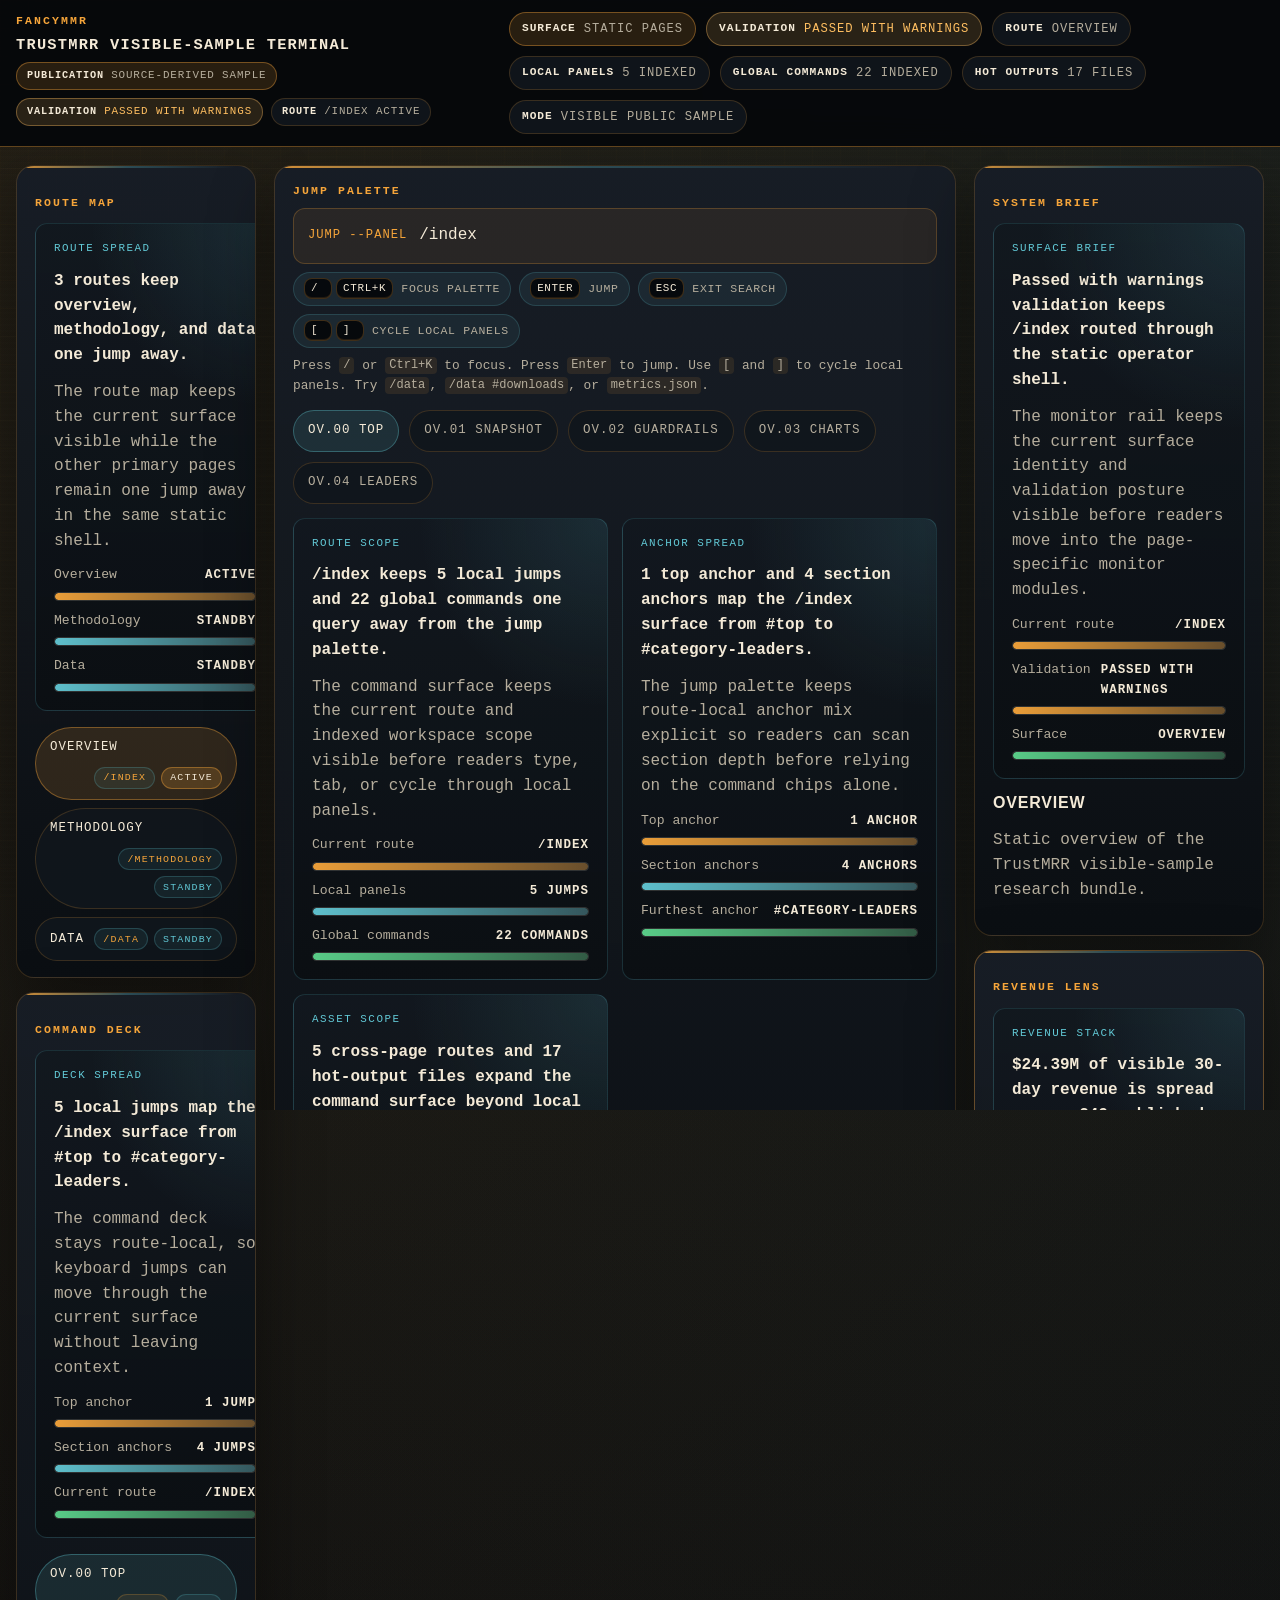
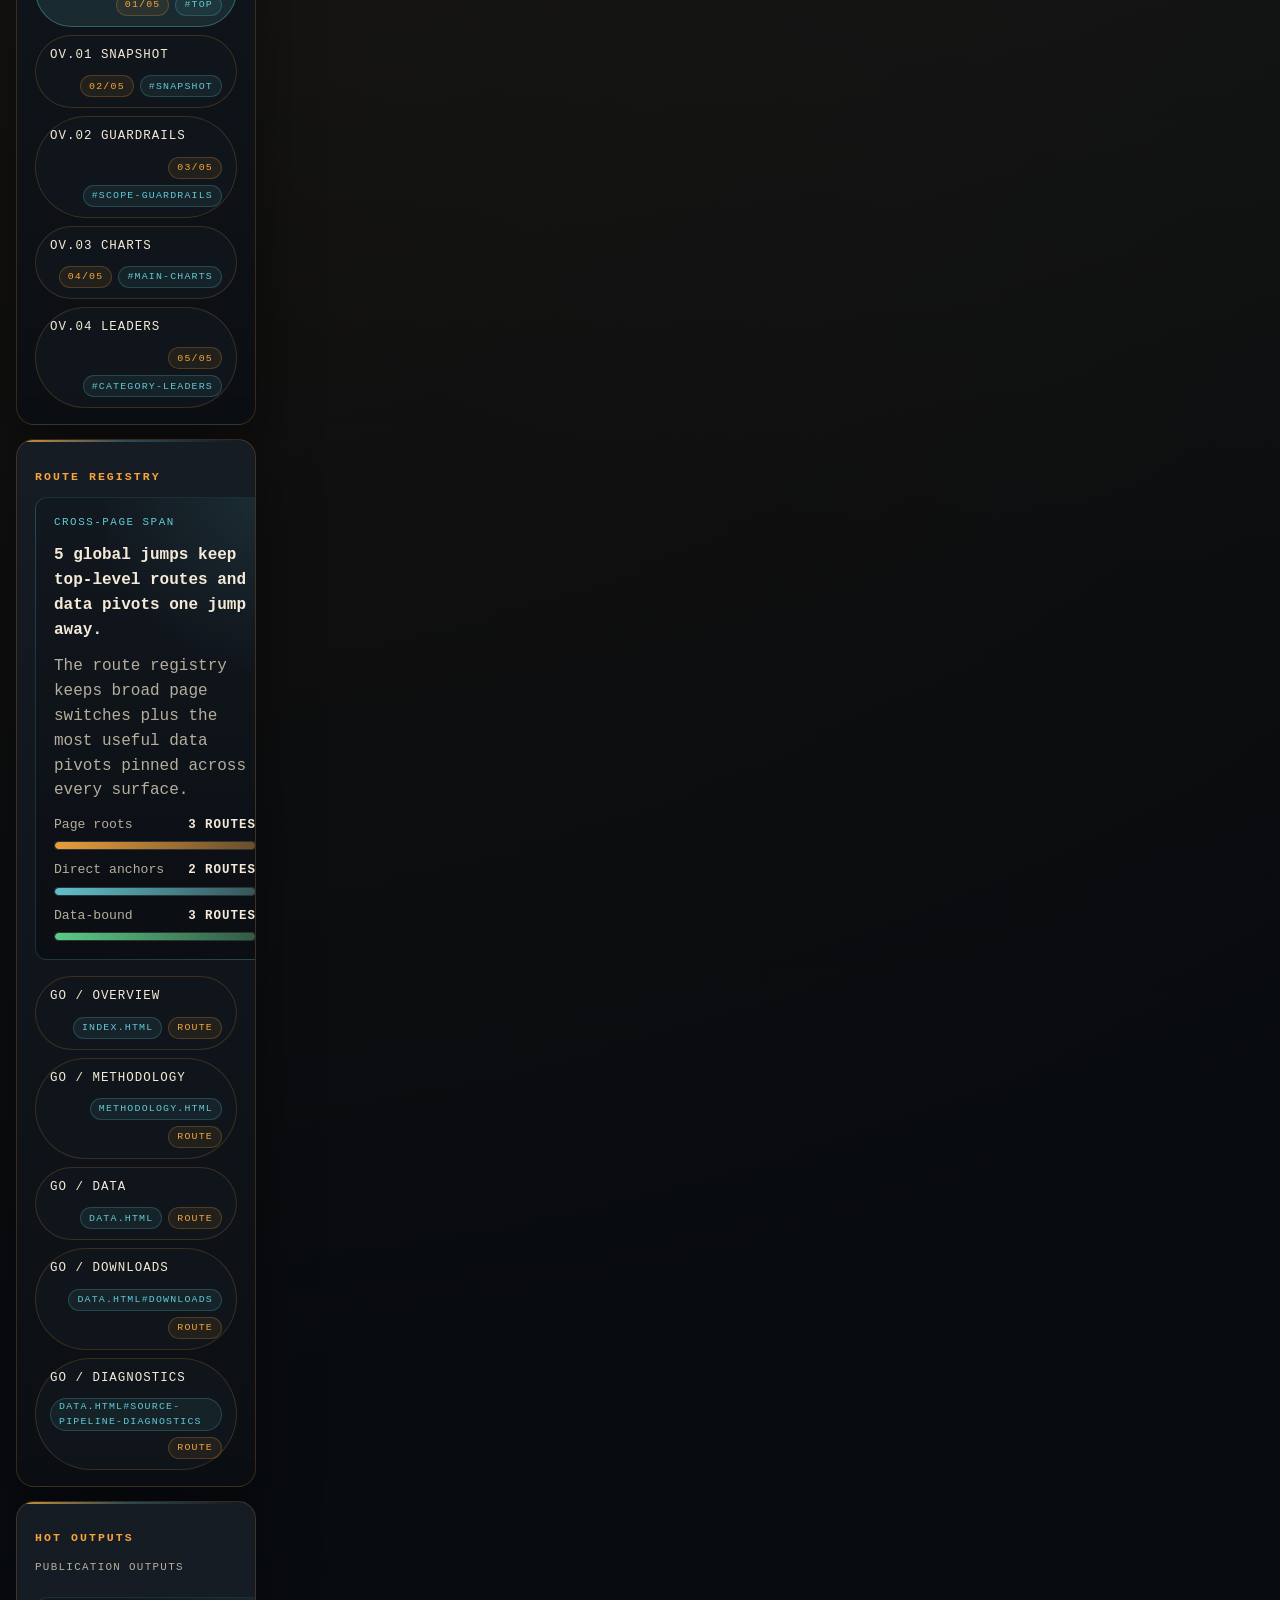
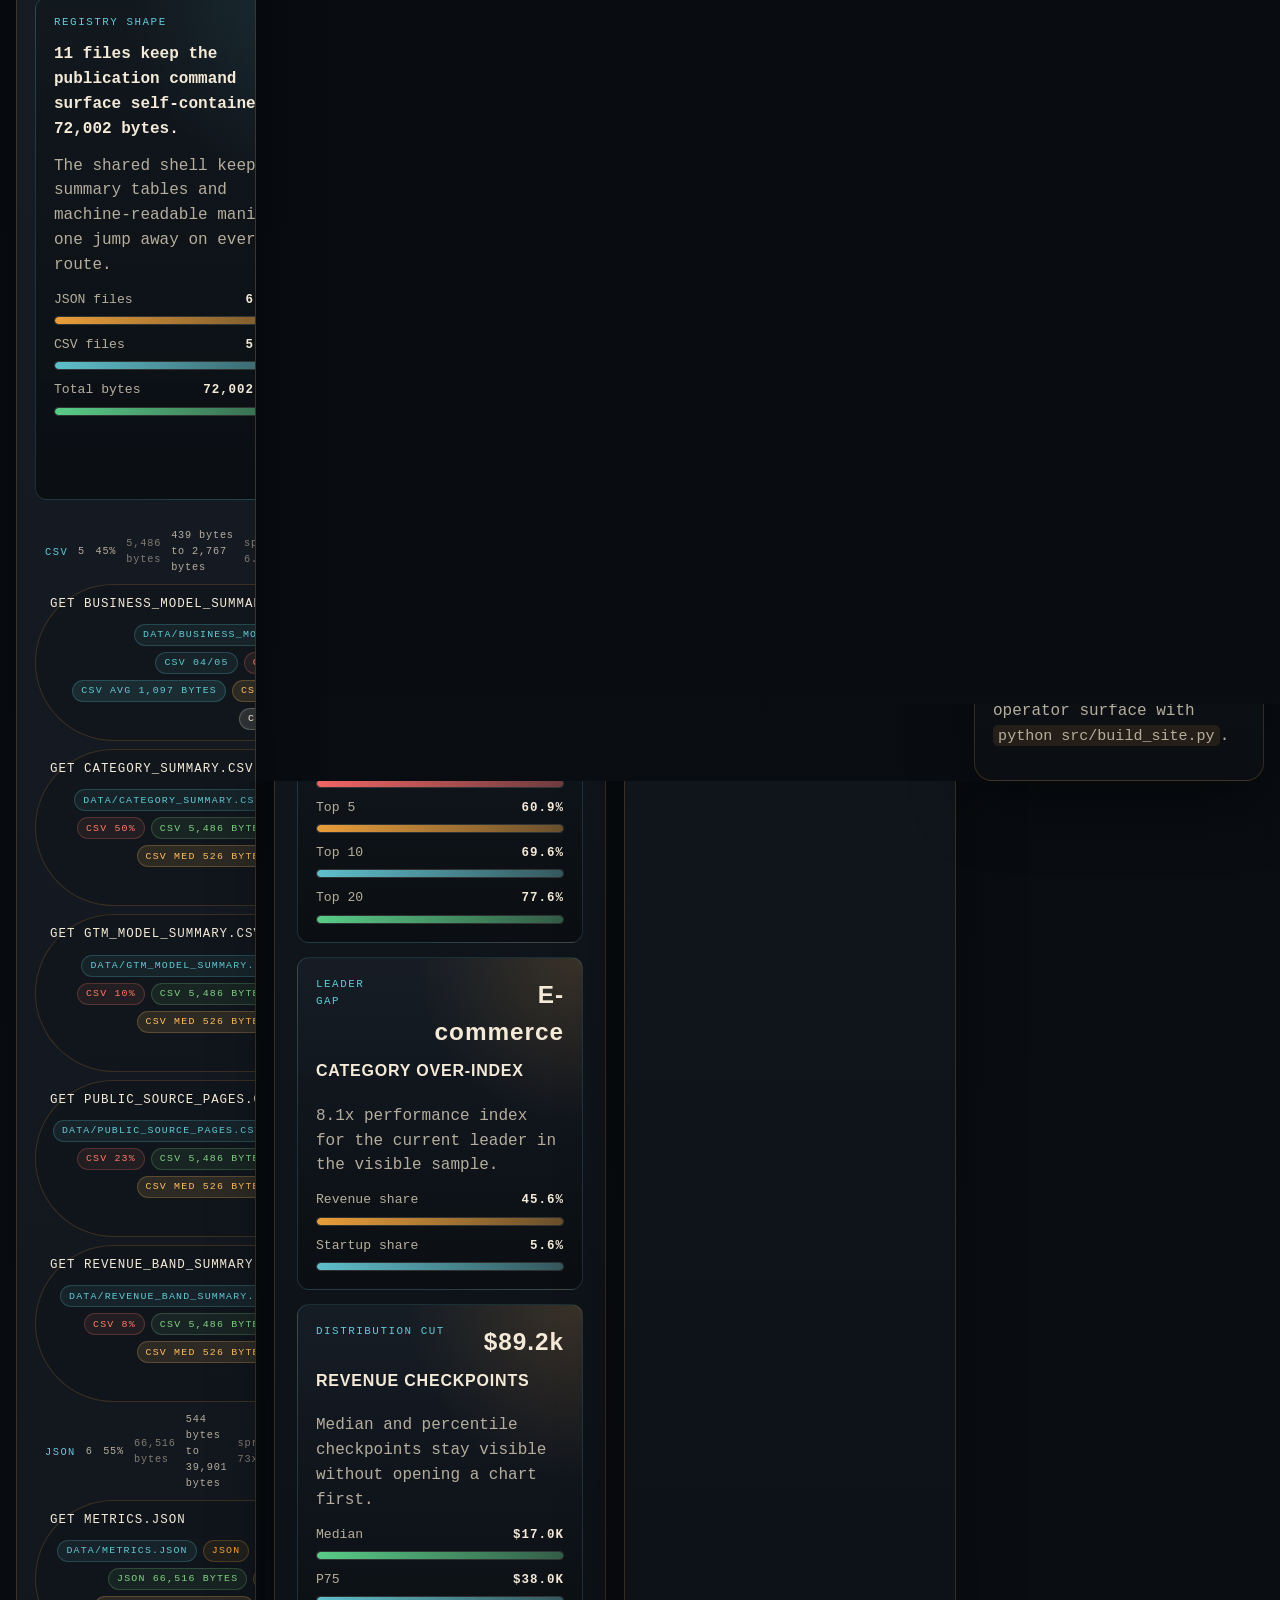
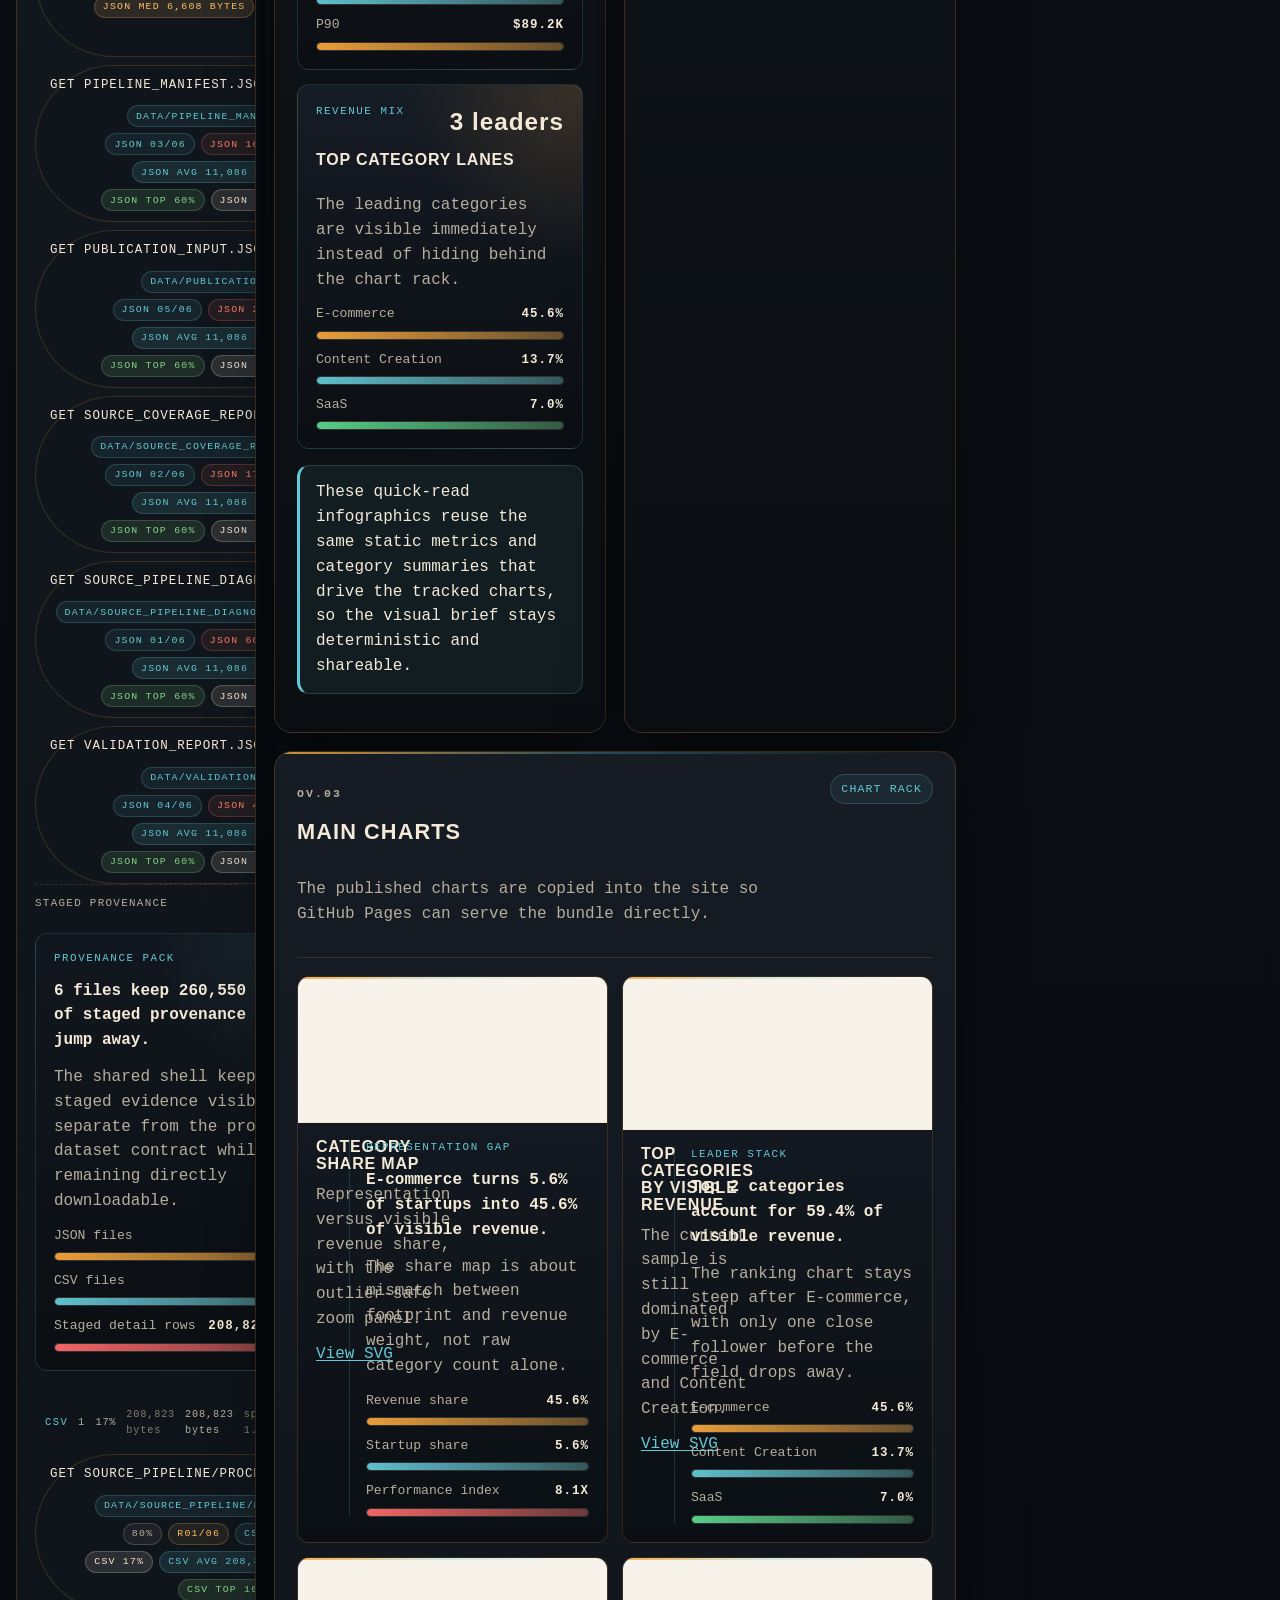
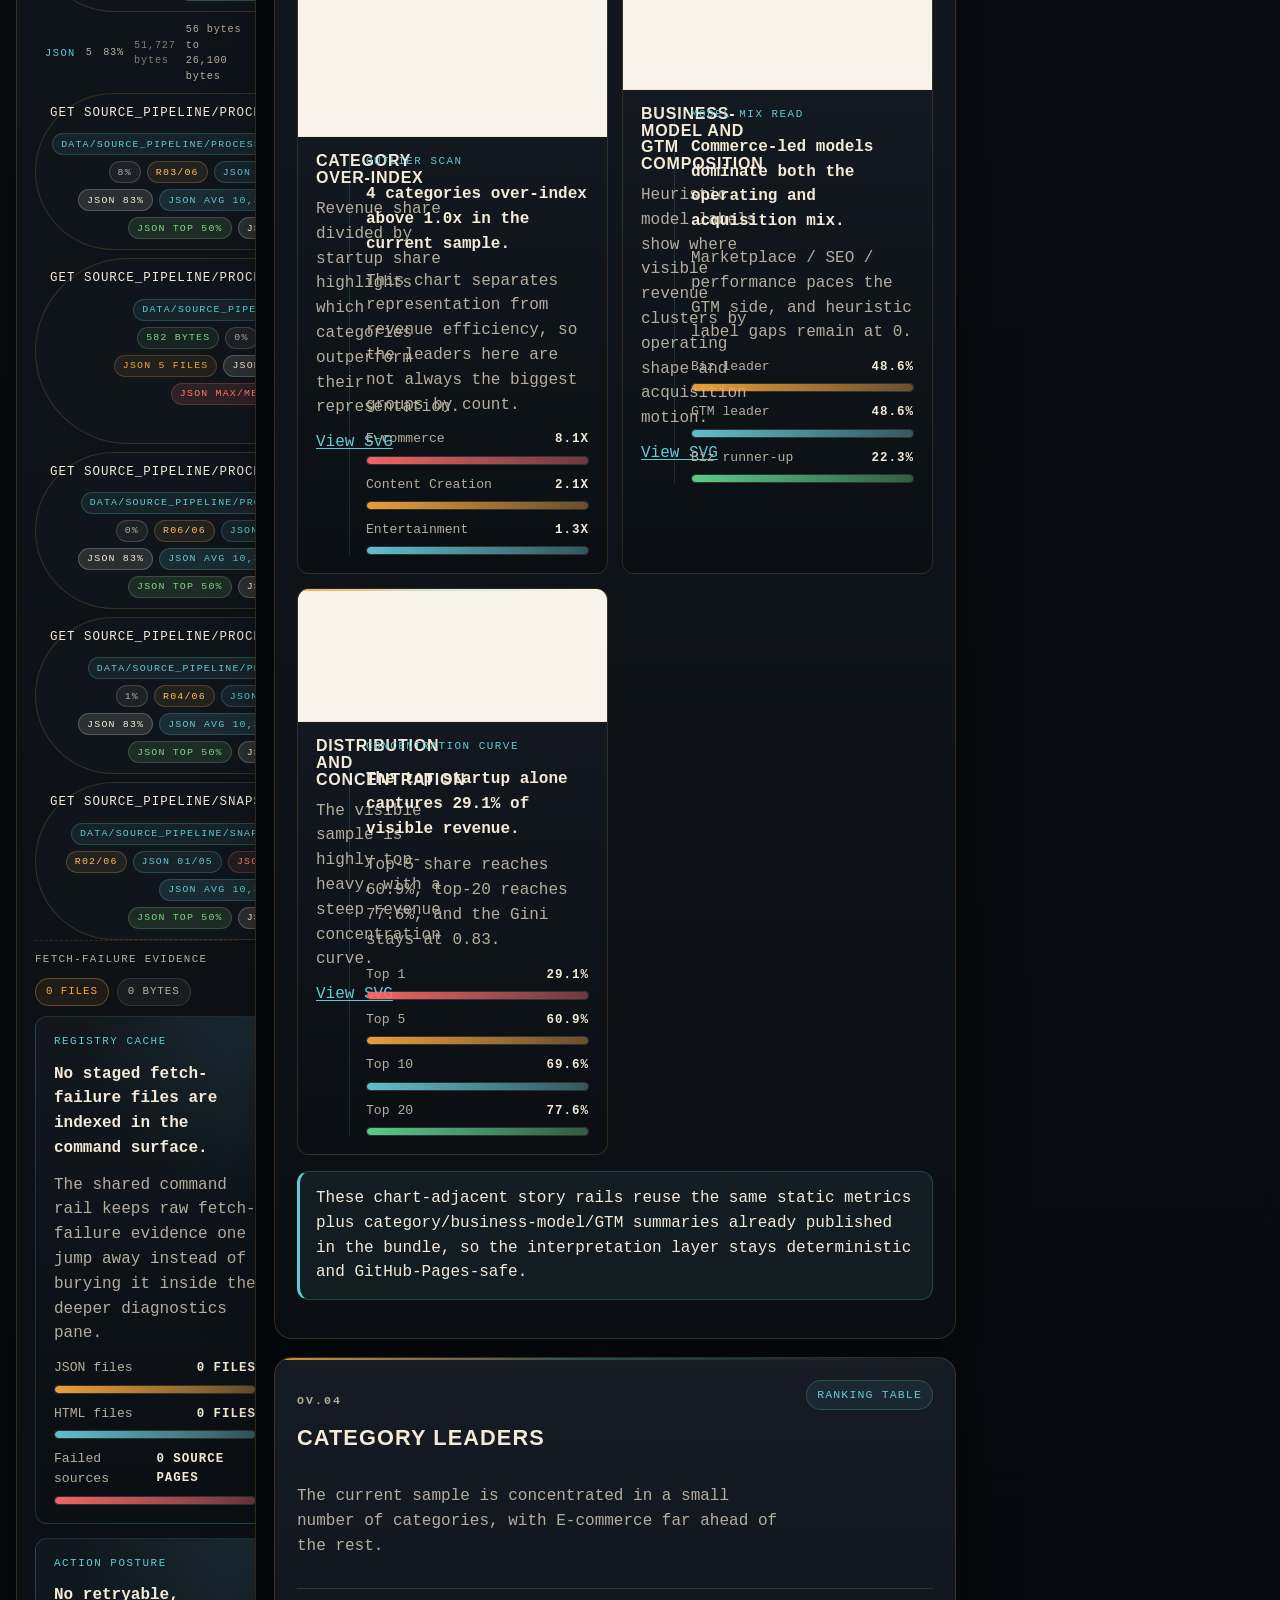
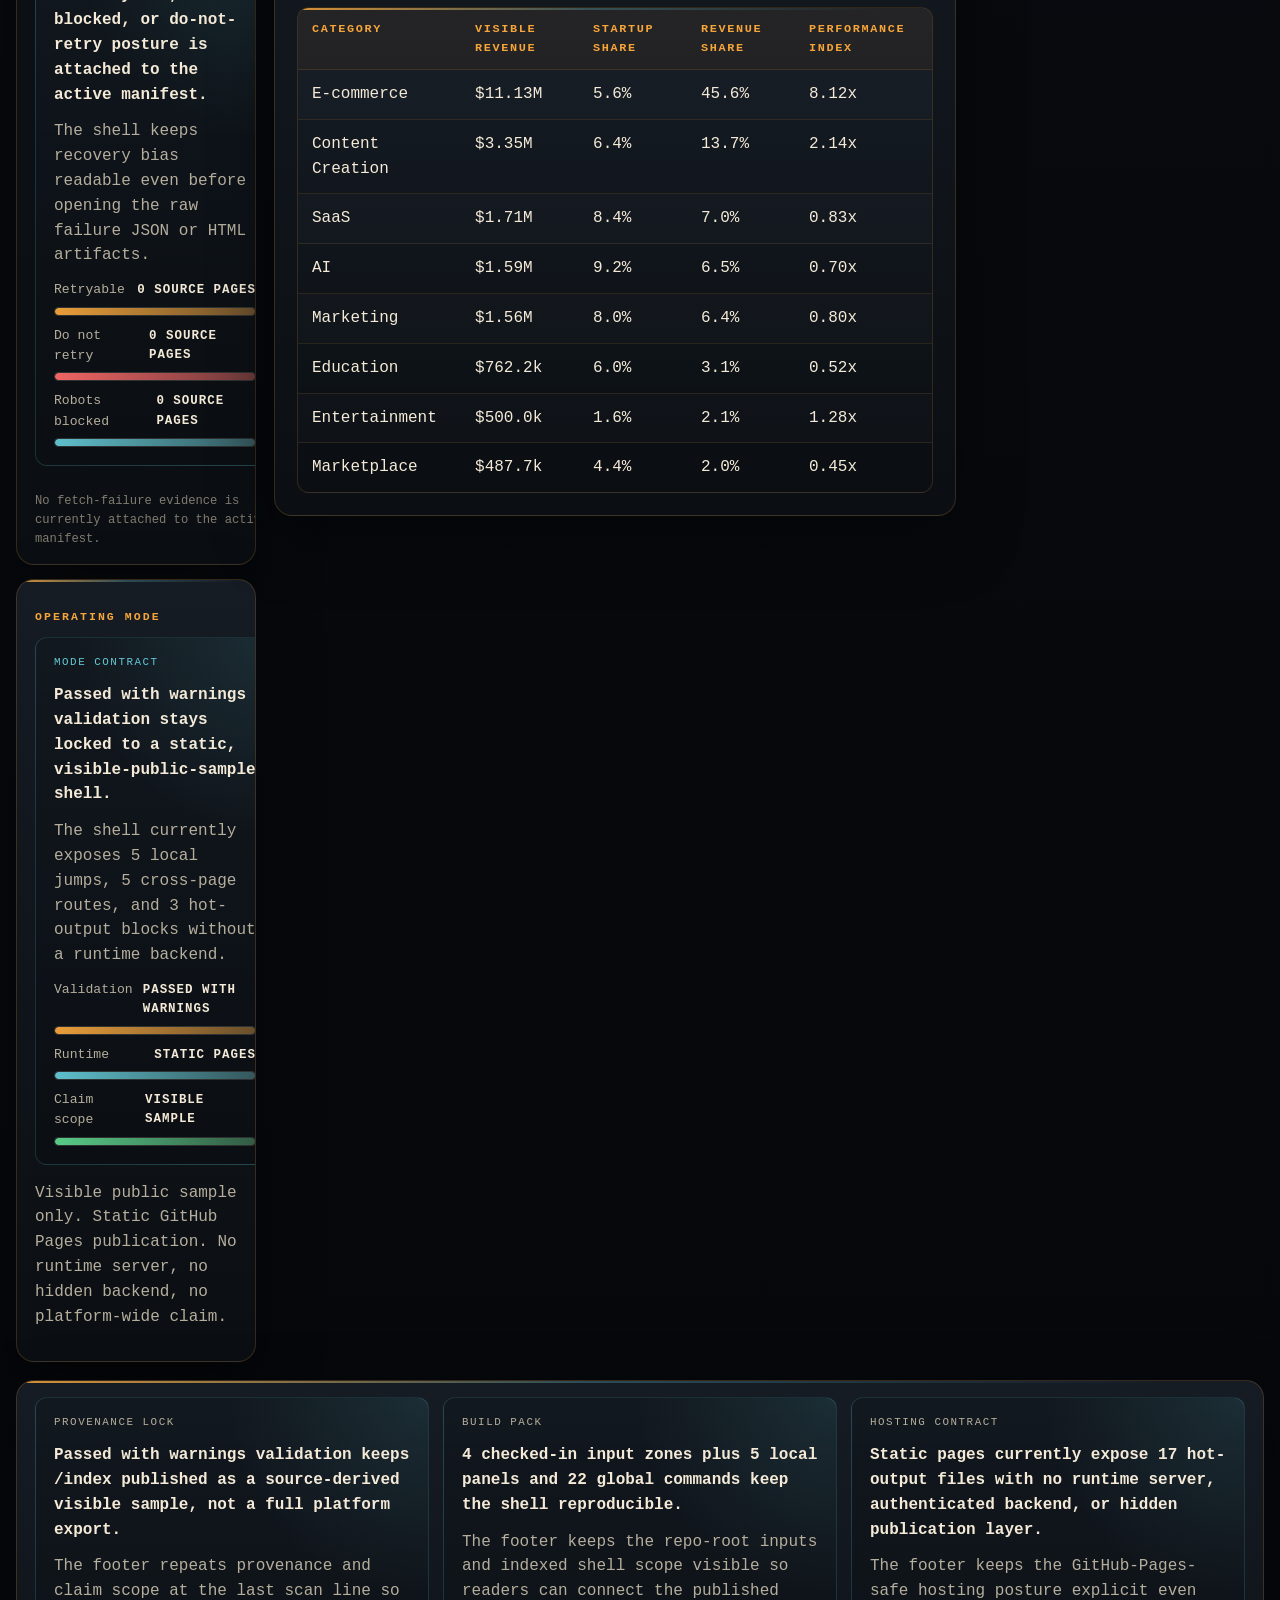
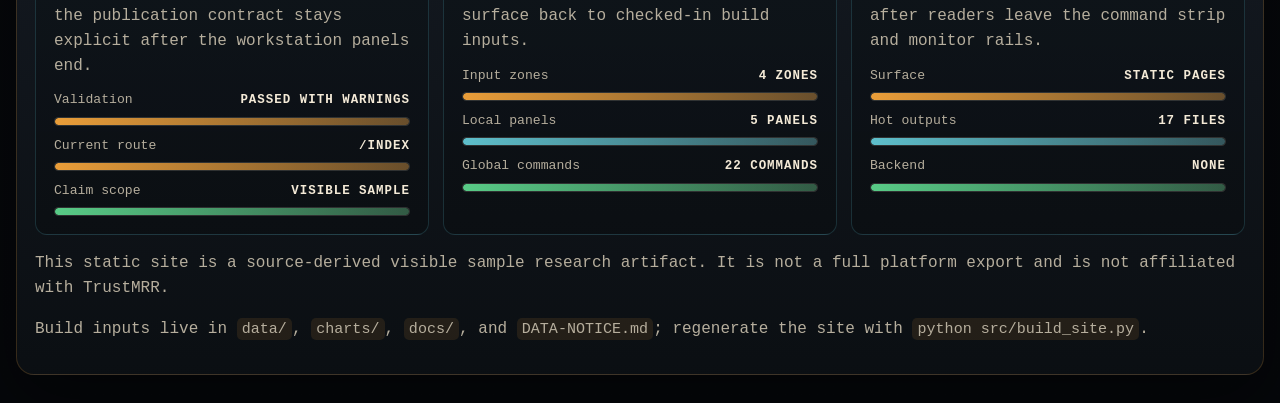
==== site/index.html @ 469f5a21 "Add hot-output format-byte-delta badges" ====
<!doctype html>
<html lang="en">
<head>
  <meta charset="utf-8">
  <meta http-equiv="Content-Security-Policy" content="default-src &#x27;self&#x27;; img-src &#x27;self&#x27; data:; object-src &#x27;none&#x27;; base-uri &#x27;self&#x27;; form-action &#x27;self&#x27;">
  <meta http-equiv="Referrer-Policy" content="no-referrer, strict-origin-when-cross-origin">
  <meta name="viewport" content="width=device-width, initial-scale=1">
  <title>Overview | TrustMRR visible sample</title>
  <meta name="description" content="Static overview of the TrustMRR visible-sample research bundle.">
  <link rel="stylesheet" href="assets/site.css">
  <script defer src="assets/site.js"></script>
</head>
<body class="page-index">
  <a class="skip-link" href="#workspace-main">Skip to workspace</a>
  <div class="page-backdrop"></div>
  <header class="command-strip">
    <div class="site-shell command-strip-inner">
      <a class="brand" href="index.html">
        <span class="brand-kicker">fancyMMR</span>
        <span class="brand-title">TrustMRR visible-sample terminal</span>
        <span class="brand-status" aria-label="Header status"><span class="brand-badge brand-badge-accent"><strong>Publication</strong><span>Source-derived sample</span></span><span class="brand-badge is-warning"><strong>Validation</strong><span>Passed with warnings</span></span><span class="brand-badge"><strong>Route</strong><span>/index active</span></span></span>
      </a>
      <div class="ticker-strip" aria-label="Workspace status">
        <span class="shell-pill shell-pill-accent"><strong>surface</strong><span>static pages</span></span><span class="shell-pill is-warning"><strong>validation</strong><span>Passed with warnings</span></span><span class="shell-pill"><strong>route</strong><span>overview</span></span><span class="shell-pill"><strong>local panels</strong><span>5 indexed</span></span><span class="shell-pill"><strong>global commands</strong><span>22 indexed</span></span><span class="shell-pill"><strong>hot outputs</strong><span>17 files</span></span><span class="shell-pill"><strong>mode</strong><span>visible public sample</span></span>
      </div>
    </div>
  </header>
  <div class="site-shell workstation">
    <aside class="control-rail" aria-label="Command rail">
      <section class="rail-module">
        <p class="rail-kicker">Route map</p>
        <div class="annotation-rail-grid">
<aside class="chart-annotation-rail chart-annotation-rail-standalone">
  <p class="chart-annotation-kicker">Route spread</p>
  <h4>3 routes keep overview, methodology, and data one jump away.</h4>
  <p class="chart-annotation-note">The route map keeps the current surface visible while the other primary pages remain one jump away in the same static shell.</p>
  <div class="chart-annotation-stack">
    
<div class="infographic-meter">
  <div class="infographic-meter-head">
    <span>Overview</span>
    <strong>active</strong>
  </div>
  <div class="infographic-track" aria-hidden="true">
    <span class="infographic-fill tone-accent" style="width: 100.0%"></span>
  </div>
</div>

<div class="infographic-meter">
  <div class="infographic-meter-head">
    <span>Methodology</span>
    <strong>standby</strong>
  </div>
  <div class="infographic-track" aria-hidden="true">
    <span class="infographic-fill tone-cyan" style="width: 42.0%"></span>
  </div>
</div>

<div class="infographic-meter">
  <div class="infographic-meter-head">
    <span>Data</span>
    <strong>standby</strong>
  </div>
  <div class="infographic-track" aria-hidden="true">
    <span class="infographic-fill tone-cyan" style="width: 42.0%"></span>
  </div>
</div>

  </div>
</aside>
</div>
        <nav class="nav-links" aria-label="Primary">
          <a class="nav-link is-active" href="index.html" aria-current="page"><span class="nav-link-label">Overview</span><span class="nav-link-meta"><span class="nav-link-badge nav-link-badge-route">/index</span><span class="nav-link-badge is-active">active</span></span></a><a class="nav-link" href="methodology.html"><span class="nav-link-label">Methodology</span><span class="nav-link-meta"><span class="nav-link-badge nav-link-badge-route">/methodology</span><span class="nav-link-badge is-standby">standby</span></span></a><a class="nav-link" href="data.html"><span class="nav-link-label">Data</span><span class="nav-link-meta"><span class="nav-link-badge nav-link-badge-route">/data</span><span class="nav-link-badge is-standby">standby</span></span></a>
        </nav>
      </section>
      <section class="rail-module">
        <p class="rail-kicker">Command deck</p>
        <div class="annotation-rail-grid">
<aside class="chart-annotation-rail chart-annotation-rail-standalone">
  <p class="chart-annotation-kicker">Deck spread</p>
  <h4>5 local jumps map the /index surface from #top to #category-leaders.</h4>
  <p class="chart-annotation-note">The command deck stays route-local, so keyboard jumps can move through the current surface without leaving context.</p>
  <div class="chart-annotation-stack">
    
<div class="infographic-meter">
  <div class="infographic-meter-head">
    <span>Top anchor</span>
    <strong>1 jump</strong>
  </div>
  <div class="infographic-track" aria-hidden="true">
    <span class="infographic-fill tone-accent" style="width: 20.0%"></span>
  </div>
</div>

<div class="infographic-meter">
  <div class="infographic-meter-head">
    <span>Section anchors</span>
    <strong>4 jumps</strong>
  </div>
  <div class="infographic-track" aria-hidden="true">
    <span class="infographic-fill tone-cyan" style="width: 80.0%"></span>
  </div>
</div>

<div class="infographic-meter">
  <div class="infographic-meter-head">
    <span>Current route</span>
    <strong>/index</strong>
  </div>
  <div class="infographic-track" aria-hidden="true">
    <span class="infographic-fill tone-green" style="width: 100.0%"></span>
  </div>
</div>

  </div>
</aside>
</div>
        <nav class="rail-command-links" aria-label="Page panels">
          <a class="rail-command-link command-deck-link" href="#top" data-command-label="OV.00 Top" data-command-target="#top" data-command-kind="panel" data-command-query="/index" data-command-terms="OV.00 Top #top panel section index"><span class="command-deck-label">OV.00 Top</span><span class="command-deck-meta"><span class="command-deck-badge command-deck-badge-order">01/05</span><span class="command-deck-badge command-deck-badge-anchor">#top</span></span></a><a class="rail-command-link command-deck-link" href="#snapshot" data-command-label="OV.01 Snapshot" data-command-target="#snapshot" data-command-kind="panel" data-command-query="/index #snapshot" data-command-terms="OV.01 Snapshot #snapshot panel section index"><span class="command-deck-label">OV.01 Snapshot</span><span class="command-deck-meta"><span class="command-deck-badge command-deck-badge-order">02/05</span><span class="command-deck-badge command-deck-badge-anchor">#snapshot</span></span></a><a class="rail-command-link command-deck-link" href="#scope-guardrails" data-command-label="OV.02 Guardrails" data-command-target="#scope-guardrails" data-command-kind="panel" data-command-query="/index #scope-guardrails" data-command-terms="OV.02 Guardrails #scope-guardrails panel section index"><span class="command-deck-label">OV.02 Guardrails</span><span class="command-deck-meta"><span class="command-deck-badge command-deck-badge-order">03/05</span><span class="command-deck-badge command-deck-badge-anchor">#scope-guardrails</span></span></a><a class="rail-command-link command-deck-link" href="#main-charts" data-command-label="OV.03 Charts" data-command-target="#main-charts" data-command-kind="panel" data-command-query="/index #main-charts" data-command-terms="OV.03 Charts #main-charts panel section index"><span class="command-deck-label">OV.03 Charts</span><span class="command-deck-meta"><span class="command-deck-badge command-deck-badge-order">04/05</span><span class="command-deck-badge command-deck-badge-anchor">#main-charts</span></span></a><a class="rail-command-link command-deck-link" href="#category-leaders" data-command-label="OV.04 Leaders" data-command-target="#category-leaders" data-command-kind="panel" data-command-query="/index #category-leaders" data-command-terms="OV.04 Leaders #category-leaders panel section index"><span class="command-deck-label">OV.04 Leaders</span><span class="command-deck-meta"><span class="command-deck-badge command-deck-badge-order">05/05</span><span class="command-deck-badge command-deck-badge-anchor">#category-leaders</span></span></a>
        </nav>
      </section>
      <section class="rail-module">
        <p class="rail-kicker">Route registry</p>
        <div class="annotation-rail-grid">
<aside class="chart-annotation-rail chart-annotation-rail-standalone">
  <p class="chart-annotation-kicker">Cross-page span</p>
  <h4>5 global jumps keep top-level routes and data pivots one jump away.</h4>
  <p class="chart-annotation-note">The route registry keeps broad page switches plus the most useful data pivots pinned across every surface.</p>
  <div class="chart-annotation-stack">
    
<div class="infographic-meter">
  <div class="infographic-meter-head">
    <span>Page roots</span>
    <strong>3 routes</strong>
  </div>
  <div class="infographic-track" aria-hidden="true">
    <span class="infographic-fill tone-accent" style="width: 60.0%"></span>
  </div>
</div>

<div class="infographic-meter">
  <div class="infographic-meter-head">
    <span>Direct anchors</span>
    <strong>2 routes</strong>
  </div>
  <div class="infographic-track" aria-hidden="true">
    <span class="infographic-fill tone-cyan" style="width: 40.0%"></span>
  </div>
</div>

<div class="infographic-meter">
  <div class="infographic-meter-head">
    <span>Data-bound</span>
    <strong>3 routes</strong>
  </div>
  <div class="infographic-track" aria-hidden="true">
    <span class="infographic-fill tone-green" style="width: 60.0%"></span>
  </div>
</div>

  </div>
</aside>
</div>
        <nav class="rail-command-links" aria-label="Cross-page routes">
          <a class="rail-command-link route-registry-link" href="index.html" data-command-label="GO / Overview" data-command-target="index.html" data-command-kind="route" data-command-query="/index" data-command-terms="overview home index route summary"><span class="route-registry-label">GO / Overview</span><span class="route-registry-meta"><span class="route-registry-badge route-registry-badge-target">index.html</span><span class="route-registry-badge route-registry-badge-kind">route</span></span></a><a class="rail-command-link route-registry-link" href="methodology.html" data-command-label="GO / Methodology" data-command-target="methodology.html" data-command-kind="route" data-command-query="/methodology" data-command-terms="methodology caveats validation notes route"><span class="route-registry-label">GO / Methodology</span><span class="route-registry-meta"><span class="route-registry-badge route-registry-badge-target">methodology.html</span><span class="route-registry-badge route-registry-badge-kind">route</span></span></a><a class="rail-command-link route-registry-link" href="data.html" data-command-label="GO / Data" data-command-target="data.html" data-command-kind="route" data-command-query="/data" data-command-terms="data downloads diagnostics route provenance"><span class="route-registry-label">GO / Data</span><span class="route-registry-meta"><span class="route-registry-badge route-registry-badge-target">data.html</span><span class="route-registry-badge route-registry-badge-kind">route</span></span></a><a class="rail-command-link route-registry-link" href="data.html#downloads" data-command-label="GO / Downloads" data-command-target="data.html#downloads" data-command-kind="route" data-command-query="/data #downloads" data-command-terms="downloads artifacts files json bundle"><span class="route-registry-label">GO / Downloads</span><span class="route-registry-meta"><span class="route-registry-badge route-registry-badge-target">data.html#downloads</span><span class="route-registry-badge route-registry-badge-kind">route</span></span></a><a class="rail-command-link route-registry-link" href="data.html#source-pipeline-diagnostics" data-command-label="GO / Diagnostics" data-command-target="data.html#source-pipeline-diagnostics" data-command-kind="route" data-command-query="/data #source-pipeline-diagnostics" data-command-terms="diagnostics provenance source pipeline validation monitor"><span class="route-registry-label">GO / Diagnostics</span><span class="route-registry-meta"><span class="route-registry-badge route-registry-badge-target">data.html#source-pipeline-diagnostics</span><span class="route-registry-badge route-registry-badge-kind">route</span></span></a>
        </nav>
      </section>
      <section class="rail-module">
        <p class="rail-kicker">Hot outputs</p>
        
<div class="rail-command-group">
  <div class="rail-command-group-head">
    <p class="rail-command-group-title">Publication outputs</p>
    <div class="rail-command-group-meta">
      <span class="download-badge download-badge-count">11 files</span>
      <span class="download-badge download-badge-format">6 JSON</span><span class="download-badge download-badge-format">5 CSV</span>
      <span class="download-badge download-badge-meta">72,002 bytes</span>
    </div>
  </div>
  <div class="annotation-rail-grid">
<aside class="chart-annotation-rail chart-annotation-rail-standalone">
  <p class="chart-annotation-kicker">Registry shape</p>
  <h4>11 files keep the publication command surface self-contained at 72,002 bytes.</h4>
  <p class="chart-annotation-note">The shared shell keeps summary tables and machine-readable manifests one jump away on every route.</p>
  <div class="chart-annotation-stack">
    
<div class="infographic-meter">
  <div class="infographic-meter-head">
    <span>JSON files</span>
    <strong>6 files</strong>
  </div>
  <div class="infographic-track" aria-hidden="true">
    <span class="infographic-fill tone-accent" style="width: 54.5%"></span>
  </div>
</div>

<div class="infographic-meter">
  <div class="infographic-meter-head">
    <span>CSV files</span>
    <strong>5 files</strong>
  </div>
  <div class="infographic-track" aria-hidden="true">
    <span class="infographic-fill tone-cyan" style="width: 45.5%"></span>
  </div>
</div>

<div class="infographic-meter">
  <div class="infographic-meter-head">
    <span>Total bytes</span>
    <strong>72,002 bytes</strong>
  </div>
  <div class="infographic-track" aria-hidden="true">
    <span class="infographic-fill tone-green" style="width: 100.0%"></span>
  </div>
</div>

  </div>
</aside>

<aside class="chart-annotation-rail chart-annotation-rail-standalone">
  <p class="chart-annotation-kicker">Signal anchors</p>
  <h4>Diagnostics, coverage, and manifest JSON dominate the publication registry byte weight.</h4>
  <p class="chart-annotation-note">The heaviest publication files are provenance-heavy JSON artifacts, so the command rail surfaces inspectable context before readers open the tables.</p>
  <div class="chart-annotation-stack">
    
<div class="infographic-meter">
  <div class="infographic-meter-head">
    <span>Source-pipeline diagnostics</span>
    <strong>39,901 bytes</strong>
  </div>
  <div class="infographic-track" aria-hidden="true">
    <span class="infographic-fill tone-red" style="width: 55.4%"></span>
  </div>
</div>

<div class="infographic-meter">
  <div class="infographic-meter-head">
    <span>Source coverage report</span>
    <strong>11,509 bytes</strong>
  </div>
  <div class="infographic-track" aria-hidden="true">
    <span class="infographic-fill tone-accent" style="width: 16.0%"></span>
  </div>
</div>

<div class="infographic-meter">
  <div class="infographic-meter-head">
    <span>Pipeline manifest</span>
    <strong>10,692 bytes</strong>
  </div>
  <div class="infographic-track" aria-hidden="true">
    <span class="infographic-fill tone-cyan" style="width: 14.8%"></span>
  </div>
</div>

  </div>
</aside>
</div>
  <nav class="rail-command-links" aria-label="Publication outputs"><div class="rail-command-divider"><span class="rail-command-divider-label">CSV</span><span class="rail-command-divider-count">5</span><span class="rail-command-divider-file-share">45%</span><span class="rail-command-divider-bytes">5,486 bytes</span><span class="rail-command-divider-range">439 bytes to 2,767 bytes</span><span class="rail-command-divider-spread">spread 6.3x</span><span class="rail-command-divider-delta">delta 2,328 bytes</span><span class="rail-command-divider-gap">gap 42pp</span><span class="rail-command-divider-top-share">top 50%</span><span class="rail-command-divider-smallest-share">min 8%</span><span class="rail-command-divider-median">med 526 bytes</span><span class="rail-command-divider-max-median">max/med 5.3x</span><span class="rail-command-divider-average">avg 1,097 bytes</span><span class="rail-command-divider-share">8%</span></div><a class="rail-command-link output-registry-link" href="data/business_model_summary.csv" data-command-label="GET business_model_summary.csv" data-command-target="data/business_model_summary.csv" data-command-kind="asset" data-command-query="business_model_summary.csv" data-command-terms="business_model_summary.csv data/business_model_summary.csv business_model_summary.csv Publication bundle artifact copied into the static site: data/business_model_summary.csv. csv download asset"><span class="output-registry-label">GET business_model_summary.csv</span><span class="output-registry-meta"><span class="output-registry-badge output-registry-badge-target">data/business_model_summary.csv</span><span class="output-registry-badge output-registry-badge-format">CSV</span><span class="output-registry-badge output-registry-badge-bytes">515 bytes</span><span class="output-registry-badge output-registry-badge-share">1%</span><span class="output-registry-badge output-registry-badge-rank">R10/11</span><span class="output-registry-badge output-registry-badge-format-rank">CSV 04/05</span><span class="output-registry-badge output-registry-badge-format-share">CSV 9%</span><span class="output-registry-badge output-registry-badge-format-total">CSV 5,486 bytes</span><span class="output-registry-badge output-registry-badge-format-count">CSV 5 files</span><span class="output-registry-badge output-registry-badge-format-file-share">CSV 45%</span><span class="output-registry-badge output-registry-badge-format-average-size">CSV avg 1,097 bytes</span><span class="output-registry-badge output-registry-badge-format-median-size">CSV med 526 bytes</span><span class="output-registry-badge output-registry-badge-format-max-median">CSV max/med 5.3x</span><span class="output-registry-badge output-registry-badge-format-top-share">CSV top 50%</span><span class="output-registry-badge output-registry-badge-format-smallest-share">CSV min 8%</span><span class="output-registry-badge output-registry-badge-format-share-gap">CSV gap 42pp</span><span class="output-registry-badge output-registry-badge-format-byte-delta">CSV delta 2,328 bytes</span></span></a><a class="rail-command-link output-registry-link" href="data/category_summary.csv" data-command-label="GET category_summary.csv" data-command-target="data/category_summary.csv" data-command-kind="asset" data-command-query="category_summary.csv" data-command-terms="category_summary.csv data/category_summary.csv category_summary.csv Publication bundle artifact copied into the static site: data/category_summary.csv. csv download asset"><span class="output-registry-label">GET category_summary.csv</span><span class="output-registry-meta"><span class="output-registry-badge output-registry-badge-target">data/category_summary.csv</span><span class="output-registry-badge output-registry-badge-format">CSV</span><span class="output-registry-badge output-registry-badge-bytes">2,767 bytes</span><span class="output-registry-badge output-registry-badge-share">4%</span><span class="output-registry-badge output-registry-badge-rank">R04/11</span><span class="output-registry-badge output-registry-badge-format-rank">CSV 01/05</span><span class="output-registry-badge output-registry-badge-format-share">CSV 50%</span><span class="output-registry-badge output-registry-badge-format-total">CSV 5,486 bytes</span><span class="output-registry-badge output-registry-badge-format-count">CSV 5 files</span><span class="output-registry-badge output-registry-badge-format-file-share">CSV 45%</span><span class="output-registry-badge output-registry-badge-format-average-size">CSV avg 1,097 bytes</span><span class="output-registry-badge output-registry-badge-format-median-size">CSV med 526 bytes</span><span class="output-registry-badge output-registry-badge-format-max-median">CSV max/med 5.3x</span><span class="output-registry-badge output-registry-badge-format-top-share">CSV top 50%</span><span class="output-registry-badge output-registry-badge-format-smallest-share">CSV min 8%</span><span class="output-registry-badge output-registry-badge-format-share-gap">CSV gap 42pp</span><span class="output-registry-badge output-registry-badge-format-byte-delta">CSV delta 2,328 bytes</span></span></a><a class="rail-command-link output-registry-link" href="data/gtm_model_summary.csv" data-command-label="GET gtm_model_summary.csv" data-command-target="data/gtm_model_summary.csv" data-command-kind="asset" data-command-query="gtm_model_summary.csv" data-command-terms="gtm_model_summary.csv data/gtm_model_summary.csv gtm_model_summary.csv Publication bundle artifact copied into the static site: data/gtm_model_summary.csv. csv download asset"><span class="output-registry-label">GET gtm_model_summary.csv</span><span class="output-registry-meta"><span class="output-registry-badge output-registry-badge-target">data/gtm_model_summary.csv</span><span class="output-registry-badge output-registry-badge-format">CSV</span><span class="output-registry-badge output-registry-badge-bytes">526 bytes</span><span class="output-registry-badge output-registry-badge-share">1%</span><span class="output-registry-badge output-registry-badge-rank">R09/11</span><span class="output-registry-badge output-registry-badge-format-rank">CSV 03/05</span><span class="output-registry-badge output-registry-badge-format-share">CSV 10%</span><span class="output-registry-badge output-registry-badge-format-total">CSV 5,486 bytes</span><span class="output-registry-badge output-registry-badge-format-count">CSV 5 files</span><span class="output-registry-badge output-registry-badge-format-file-share">CSV 45%</span><span class="output-registry-badge output-registry-badge-format-average-size">CSV avg 1,097 bytes</span><span class="output-registry-badge output-registry-badge-format-median-size">CSV med 526 bytes</span><span class="output-registry-badge output-registry-badge-format-max-median">CSV max/med 5.3x</span><span class="output-registry-badge output-registry-badge-format-top-share">CSV top 50%</span><span class="output-registry-badge output-registry-badge-format-smallest-share">CSV min 8%</span><span class="output-registry-badge output-registry-badge-format-share-gap">CSV gap 42pp</span><span class="output-registry-badge output-registry-badge-format-byte-delta">CSV delta 2,328 bytes</span></span></a><a class="rail-command-link output-registry-link" href="data/public_source_pages.csv" data-command-label="GET public_source_pages.csv" data-command-target="data/public_source_pages.csv" data-command-kind="asset" data-command-query="public_source_pages.csv" data-command-terms="public_source_pages.csv data/public_source_pages.csv public_source_pages.csv Publication bundle artifact copied into the static site: data/public_source_pages.csv. csv download asset"><span class="output-registry-label">GET public_source_pages.csv</span><span class="output-registry-meta"><span class="output-registry-badge output-registry-badge-target">data/public_source_pages.csv</span><span class="output-registry-badge output-registry-badge-format">CSV</span><span class="output-registry-badge output-registry-badge-bytes">1,239 bytes</span><span class="output-registry-badge output-registry-badge-share">2%</span><span class="output-registry-badge output-registry-badge-rank">R07/11</span><span class="output-registry-badge output-registry-badge-format-rank">CSV 02/05</span><span class="output-registry-badge output-registry-badge-format-share">CSV 23%</span><span class="output-registry-badge output-registry-badge-format-total">CSV 5,486 bytes</span><span class="output-registry-badge output-registry-badge-format-count">CSV 5 files</span><span class="output-registry-badge output-registry-badge-format-file-share">CSV 45%</span><span class="output-registry-badge output-registry-badge-format-average-size">CSV avg 1,097 bytes</span><span class="output-registry-badge output-registry-badge-format-median-size">CSV med 526 bytes</span><span class="output-registry-badge output-registry-badge-format-max-median">CSV max/med 5.3x</span><span class="output-registry-badge output-registry-badge-format-top-share">CSV top 50%</span><span class="output-registry-badge output-registry-badge-format-smallest-share">CSV min 8%</span><span class="output-registry-badge output-registry-badge-format-share-gap">CSV gap 42pp</span><span class="output-registry-badge output-registry-badge-format-byte-delta">CSV delta 2,328 bytes</span></span></a><a class="rail-command-link output-registry-link" href="data/revenue_band_summary.csv" data-command-label="GET revenue_band_summary.csv" data-command-target="data/revenue_band_summary.csv" data-command-kind="asset" data-command-query="revenue_band_summary.csv" data-command-terms="revenue_band_summary.csv data/revenue_band_summary.csv revenue_band_summary.csv Publication bundle artifact copied into the static site: data/revenue_band_summary.csv. csv download asset"><span class="output-registry-label">GET revenue_band_summary.csv</span><span class="output-registry-meta"><span class="output-registry-badge output-registry-badge-target">data/revenue_band_summary.csv</span><span class="output-registry-badge output-registry-badge-format">CSV</span><span class="output-registry-badge output-registry-badge-bytes">439 bytes</span><span class="output-registry-badge output-registry-badge-share">1%</span><span class="output-registry-badge output-registry-badge-rank">R11/11</span><span class="output-registry-badge output-registry-badge-format-rank">CSV 05/05</span><span class="output-registry-badge output-registry-badge-format-share">CSV 8%</span><span class="output-registry-badge output-registry-badge-format-total">CSV 5,486 bytes</span><span class="output-registry-badge output-registry-badge-format-count">CSV 5 files</span><span class="output-registry-badge output-registry-badge-format-file-share">CSV 45%</span><span class="output-registry-badge output-registry-badge-format-average-size">CSV avg 1,097 bytes</span><span class="output-registry-badge output-registry-badge-format-median-size">CSV med 526 bytes</span><span class="output-registry-badge output-registry-badge-format-max-median">CSV max/med 5.3x</span><span class="output-registry-badge output-registry-badge-format-top-share">CSV top 50%</span><span class="output-registry-badge output-registry-badge-format-smallest-share">CSV min 8%</span><span class="output-registry-badge output-registry-badge-format-share-gap">CSV gap 42pp</span><span class="output-registry-badge output-registry-badge-format-byte-delta">CSV delta 2,328 bytes</span></span></a><div class="rail-command-divider"><span class="rail-command-divider-label">JSON</span><span class="rail-command-divider-count">6</span><span class="rail-command-divider-file-share">55%</span><span class="rail-command-divider-bytes">66,516 bytes</span><span class="rail-command-divider-range">544 bytes to 39,901 bytes</span><span class="rail-command-divider-spread">spread 73x</span><span class="rail-command-divider-delta">delta 39,357 bytes</span><span class="rail-command-divider-gap">gap 59pp</span><span class="rail-command-divider-top-share">top 60%</span><span class="rail-command-divider-smallest-share">min 1%</span><span class="rail-command-divider-median">med 6,608 bytes</span><span class="rail-command-divider-max-median">max/med 6.0x</span><span class="rail-command-divider-average">avg 11,086 bytes</span><span class="rail-command-divider-share">92%</span></div><a class="rail-command-link output-registry-link" href="data/metrics.json" data-command-label="GET metrics.json" data-command-target="data/metrics.json" data-command-kind="asset" data-command-query="metrics.json" data-command-terms="metrics.json data/metrics.json metrics.json Publication bundle artifact copied into the static site: data/metrics.json. json download asset"><span class="output-registry-label">GET metrics.json</span><span class="output-registry-meta"><span class="output-registry-badge output-registry-badge-target">data/metrics.json</span><span class="output-registry-badge output-registry-badge-format">JSON</span><span class="output-registry-badge output-registry-badge-bytes">544 bytes</span><span class="output-registry-badge output-registry-badge-share">1%</span><span class="output-registry-badge output-registry-badge-rank">R08/11</span><span class="output-registry-badge output-registry-badge-format-rank">JSON 06/06</span><span class="output-registry-badge output-registry-badge-format-share">JSON 1%</span><span class="output-registry-badge output-registry-badge-format-total">JSON 66,516 bytes</span><span class="output-registry-badge output-registry-badge-format-count">JSON 6 files</span><span class="output-registry-badge output-registry-badge-format-file-share">JSON 55%</span><span class="output-registry-badge output-registry-badge-format-average-size">JSON avg 11,086 bytes</span><span class="output-registry-badge output-registry-badge-format-median-size">JSON med 6,608 bytes</span><span class="output-registry-badge output-registry-badge-format-max-median">JSON max/med 6.0x</span><span class="output-registry-badge output-registry-badge-format-top-share">JSON top 60%</span><span class="output-registry-badge output-registry-badge-format-smallest-share">JSON min 1%</span><span class="output-registry-badge output-registry-badge-format-share-gap">JSON gap 59pp</span><span class="output-registry-badge output-registry-badge-format-byte-delta">JSON delta 39,357 bytes</span></span></a><a class="rail-command-link output-registry-link" href="data/pipeline_manifest.json" data-command-label="GET pipeline_manifest.json" data-command-target="data/pipeline_manifest.json" data-command-kind="asset" data-command-query="pipeline_manifest.json" data-command-terms="pipeline_manifest.json data/pipeline_manifest.json pipeline_manifest.json Active pipeline manifest for the current static publication bundle. json download asset"><span class="output-registry-label">GET pipeline_manifest.json</span><span class="output-registry-meta"><span class="output-registry-badge output-registry-badge-target">data/pipeline_manifest.json</span><span class="output-registry-badge output-registry-badge-format">JSON</span><span class="output-registry-badge output-registry-badge-bytes">10,692 bytes</span><span class="output-registry-badge output-registry-badge-share">15%</span><span class="output-registry-badge output-registry-badge-rank">R03/11</span><span class="output-registry-badge output-registry-badge-format-rank">JSON 03/06</span><span class="output-registry-badge output-registry-badge-format-share">JSON 16%</span><span class="output-registry-badge output-registry-badge-format-total">JSON 66,516 bytes</span><span class="output-registry-badge output-registry-badge-format-count">JSON 6 files</span><span class="output-registry-badge output-registry-badge-format-file-share">JSON 55%</span><span class="output-registry-badge output-registry-badge-format-average-size">JSON avg 11,086 bytes</span><span class="output-registry-badge output-registry-badge-format-median-size">JSON med 6,608 bytes</span><span class="output-registry-badge output-registry-badge-format-max-median">JSON max/med 6.0x</span><span class="output-registry-badge output-registry-badge-format-top-share">JSON top 60%</span><span class="output-registry-badge output-registry-badge-format-smallest-share">JSON min 1%</span><span class="output-registry-badge output-registry-badge-format-share-gap">JSON gap 59pp</span><span class="output-registry-badge output-registry-badge-format-byte-delta">JSON delta 39,357 bytes</span></span></a><a class="rail-command-link output-registry-link" href="data/publication_input.json" data-command-label="GET publication_input.json" data-command-target="data/publication_input.json" data-command-kind="asset" data-command-query="publication_input.json" data-command-terms="publication_input.json data/publication_input.json publication_input.json Publication bundle artifact copied into the static site: data/publication_input.json. json download asset"><span class="output-registry-label">GET publication_input.json</span><span class="output-registry-meta"><span class="output-registry-badge output-registry-badge-target">data/publication_input.json</span><span class="output-registry-badge output-registry-badge-format">JSON</span><span class="output-registry-badge output-registry-badge-bytes">1,346 bytes</span><span class="output-registry-badge output-registry-badge-share">2%</span><span class="output-registry-badge output-registry-badge-rank">R06/11</span><span class="output-registry-badge output-registry-badge-format-rank">JSON 05/06</span><span class="output-registry-badge output-registry-badge-format-share">JSON 2%</span><span class="output-registry-badge output-registry-badge-format-total">JSON 66,516 bytes</span><span class="output-registry-badge output-registry-badge-format-count">JSON 6 files</span><span class="output-registry-badge output-registry-badge-format-file-share">JSON 55%</span><span class="output-registry-badge output-registry-badge-format-average-size">JSON avg 11,086 bytes</span><span class="output-registry-badge output-registry-badge-format-median-size">JSON med 6,608 bytes</span><span class="output-registry-badge output-registry-badge-format-max-median">JSON max/med 6.0x</span><span class="output-registry-badge output-registry-badge-format-top-share">JSON top 60%</span><span class="output-registry-badge output-registry-badge-format-smallest-share">JSON min 1%</span><span class="output-registry-badge output-registry-badge-format-share-gap">JSON gap 59pp</span><span class="output-registry-badge output-registry-badge-format-byte-delta">JSON delta 39,357 bytes</span></span></a><a class="rail-command-link output-registry-link" href="data/source_coverage_report.json" data-command-label="GET source_coverage_report.json" data-command-target="data/source_coverage_report.json" data-command-kind="asset" data-command-query="source_coverage_report.json" data-command-terms="source_coverage_report.json data/source_coverage_report.json source_coverage_report.json Publication bundle artifact copied into the static site: data/source_coverage_report.json. json download asset"><span class="output-registry-label">GET source_coverage_report.json</span><span class="output-registry-meta"><span class="output-registry-badge output-registry-badge-target">data/source_coverage_report.json</span><span class="output-registry-badge output-registry-badge-format">JSON</span><span class="output-registry-badge output-registry-badge-bytes">11,509 bytes</span><span class="output-registry-badge output-registry-badge-share">16%</span><span class="output-registry-badge output-registry-badge-rank">R02/11</span><span class="output-registry-badge output-registry-badge-format-rank">JSON 02/06</span><span class="output-registry-badge output-registry-badge-format-share">JSON 17%</span><span class="output-registry-badge output-registry-badge-format-total">JSON 66,516 bytes</span><span class="output-registry-badge output-registry-badge-format-count">JSON 6 files</span><span class="output-registry-badge output-registry-badge-format-file-share">JSON 55%</span><span class="output-registry-badge output-registry-badge-format-average-size">JSON avg 11,086 bytes</span><span class="output-registry-badge output-registry-badge-format-median-size">JSON med 6,608 bytes</span><span class="output-registry-badge output-registry-badge-format-max-median">JSON max/med 6.0x</span><span class="output-registry-badge output-registry-badge-format-top-share">JSON top 60%</span><span class="output-registry-badge output-registry-badge-format-smallest-share">JSON min 1%</span><span class="output-registry-badge output-registry-badge-format-share-gap">JSON gap 59pp</span><span class="output-registry-badge output-registry-badge-format-byte-delta">JSON delta 39,357 bytes</span></span></a><a class="rail-command-link output-registry-link" href="data/source_pipeline_diagnostics.json" data-command-label="GET source_pipeline_diagnostics.json" data-command-target="data/source_pipeline_diagnostics.json" data-command-kind="asset" data-command-query="source_pipeline_diagnostics.json" data-command-terms="source_pipeline_diagnostics.json data/source_pipeline_diagnostics.json source_pipeline_diagnostics.json Publication bundle artifact copied into the static site: data/source_pipeline_diagnostics.json. json download asset"><span class="output-registry-label">GET source_pipeline_diagnostics.json</span><span class="output-registry-meta"><span class="output-registry-badge output-registry-badge-target">data/source_pipeline_diagnostics.json</span><span class="output-registry-badge output-registry-badge-format">JSON</span><span class="output-registry-badge output-registry-badge-bytes">39,901 bytes</span><span class="output-registry-badge output-registry-badge-share">55%</span><span class="output-registry-badge output-registry-badge-rank">R01/11</span><span class="output-registry-badge output-registry-badge-format-rank">JSON 01/06</span><span class="output-registry-badge output-registry-badge-format-share">JSON 60%</span><span class="output-registry-badge output-registry-badge-format-total">JSON 66,516 bytes</span><span class="output-registry-badge output-registry-badge-format-count">JSON 6 files</span><span class="output-registry-badge output-registry-badge-format-file-share">JSON 55%</span><span class="output-registry-badge output-registry-badge-format-average-size">JSON avg 11,086 bytes</span><span class="output-registry-badge output-registry-badge-format-median-size">JSON med 6,608 bytes</span><span class="output-registry-badge output-registry-badge-format-max-median">JSON max/med 6.0x</span><span class="output-registry-badge output-registry-badge-format-top-share">JSON top 60%</span><span class="output-registry-badge output-registry-badge-format-smallest-share">JSON min 1%</span><span class="output-registry-badge output-registry-badge-format-share-gap">JSON gap 59pp</span><span class="output-registry-badge output-registry-badge-format-byte-delta">JSON delta 39,357 bytes</span></span></a><a class="rail-command-link output-registry-link" href="data/validation_report.json" data-command-label="GET validation_report.json" data-command-target="data/validation_report.json" data-command-kind="asset" data-command-query="validation_report.json" data-command-terms="validation_report.json data/validation_report.json validation_report.json Publication bundle artifact copied into the static site: data/validation_report.json. json download asset"><span class="output-registry-label">GET validation_report.json</span><span class="output-registry-meta"><span class="output-registry-badge output-registry-badge-target">data/validation_report.json</span><span class="output-registry-badge output-registry-badge-format">JSON</span><span class="output-registry-badge output-registry-badge-bytes">2,524 bytes</span><span class="output-registry-badge output-registry-badge-share">4%</span><span class="output-registry-badge output-registry-badge-rank">R05/11</span><span class="output-registry-badge output-registry-badge-format-rank">JSON 04/06</span><span class="output-registry-badge output-registry-badge-format-share">JSON 4%</span><span class="output-registry-badge output-registry-badge-format-total">JSON 66,516 bytes</span><span class="output-registry-badge output-registry-badge-format-count">JSON 6 files</span><span class="output-registry-badge output-registry-badge-format-file-share">JSON 55%</span><span class="output-registry-badge output-registry-badge-format-average-size">JSON avg 11,086 bytes</span><span class="output-registry-badge output-registry-badge-format-median-size">JSON med 6,608 bytes</span><span class="output-registry-badge output-registry-badge-format-max-median">JSON max/med 6.0x</span><span class="output-registry-badge output-registry-badge-format-top-share">JSON top 60%</span><span class="output-registry-badge output-registry-badge-format-smallest-share">JSON min 1%</span><span class="output-registry-badge output-registry-badge-format-share-gap">JSON gap 59pp</span><span class="output-registry-badge output-registry-badge-format-byte-delta">JSON delta 39,357 bytes</span></span></a></nav>
</div>

<div class="rail-command-group">
  <div class="rail-command-group-head">
    <p class="rail-command-group-title">Staged provenance</p>
    <div class="rail-command-group-meta">
      <span class="download-badge download-badge-count">6 files</span>
      <span class="download-badge download-badge-format">5 JSON</span><span class="download-badge download-badge-format">1 CSV</span>
      <span class="download-badge download-badge-meta">260,550 bytes</span>
    </div>
  </div>
  <div class="annotation-rail-grid">
<aside class="chart-annotation-rail chart-annotation-rail-standalone">
  <p class="chart-annotation-kicker">Provenance pack</p>
  <h4>6 files keep 260,550 bytes of staged provenance one jump away.</h4>
  <p class="chart-annotation-note">The shared shell keeps staged evidence visibly separate from the promoted dataset contract while remaining directly downloadable.</p>
  <div class="chart-annotation-stack">
    
<div class="infographic-meter">
  <div class="infographic-meter-head">
    <span>JSON files</span>
    <strong>5 files</strong>
  </div>
  <div class="infographic-track" aria-hidden="true">
    <span class="infographic-fill tone-accent" style="width: 83.3%"></span>
  </div>
</div>

<div class="infographic-meter">
  <div class="infographic-meter-head">
    <span>CSV files</span>
    <strong>1 file</strong>
  </div>
  <div class="infographic-track" aria-hidden="true">
    <span class="infographic-fill tone-cyan" style="width: 16.7%"></span>
  </div>
</div>

<div class="infographic-meter">
  <div class="infographic-meter-head">
    <span>Staged detail rows</span>
    <strong>208,823 bytes</strong>
  </div>
  <div class="infographic-track" aria-hidden="true">
    <span class="infographic-fill tone-red" style="width: 80.1%"></span>
  </div>
</div>

  </div>
</aside>

<aside class="chart-annotation-rail chart-annotation-rail-standalone">
  <p class="chart-annotation-kicker">Staging posture</p>
  <h4>852 target detail pages remain opt-in, with 852 still not requested in the promoted run.</h4>
  <p class="chart-annotation-note">The command rail keeps opt-in crawl posture visible before readers jump into the staged run manifest and detail exports.</p>
  <div class="chart-annotation-stack">
    
<div class="infographic-meter">
  <div class="infographic-meter-head">
    <span>Not requested</span>
    <strong>852 pages</strong>
  </div>
  <div class="infographic-track" aria-hidden="true">
    <span class="infographic-fill tone-accent" style="width: 100.0%"></span>
  </div>
</div>

<div class="infographic-meter">
  <div class="infographic-meter-head">
    <span>Fetched</span>
    <strong>0 pages</strong>
  </div>
  <div class="infographic-track" aria-hidden="true">
    <span class="infographic-fill tone-cyan" style="width: 0.0%"></span>
  </div>
</div>

<div class="infographic-meter">
  <div class="infographic-meter-head">
    <span>Parsed</span>
    <strong>0 pages</strong>
  </div>
  <div class="infographic-track" aria-hidden="true">
    <span class="infographic-fill tone-green" style="width: 0.0%"></span>
  </div>
</div>

  </div>
</aside>
</div>
  <nav class="rail-command-links" aria-label="Staged provenance"><div class="rail-command-divider"><span class="rail-command-divider-label">CSV</span><span class="rail-command-divider-count">1</span><span class="rail-command-divider-file-share">17%</span><span class="rail-command-divider-bytes">208,823 bytes</span><span class="rail-command-divider-range">208,823 bytes</span><span class="rail-command-divider-spread">spread 1.0x</span><span class="rail-command-divider-delta">delta 0 bytes</span><span class="rail-command-divider-gap">gap 0pp</span><span class="rail-command-divider-top-share">top 100%</span><span class="rail-command-divider-smallest-share">min 100%</span><span class="rail-command-divider-median">med 208,823 bytes</span><span class="rail-command-divider-max-median">max/med 1.0x</span><span class="rail-command-divider-average">avg 208,823 bytes</span><span class="rail-command-divider-share">80%</span></div><a class="rail-command-link output-registry-link" href="data/source_pipeline/processed/detail_page_rows.csv" data-command-label="GET source_pipeline/processed/detail_page_rows.csv" data-command-target="data/source_pipeline/processed/detail_page_rows.csv" data-command-kind="asset" data-command-query="source_pipeline/processed/detail_page_rows.csv" data-command-terms="source_pipeline/processed/detail_page_rows.csv data/source_pipeline/processed/detail_page_rows.csv Staged detail rows Flattened staged detail-page outcomes and parsed shared fields. This is staged provenance, not a promoted dataset column contract. csv download asset"><span class="output-registry-label">GET source_pipeline/processed/detail_page_rows.csv</span><span class="output-registry-meta"><span class="output-registry-badge output-registry-badge-target">data/source_pipeline/processed/detail_page_rows.csv</span><span class="output-registry-badge output-registry-badge-format">CSV</span><span class="output-registry-badge output-registry-badge-bytes">208,823 bytes</span><span class="output-registry-badge output-registry-badge-share">80%</span><span class="output-registry-badge output-registry-badge-rank">R01/06</span><span class="output-registry-badge output-registry-badge-format-rank">CSV 01/01</span><span class="output-registry-badge output-registry-badge-format-share">CSV 100%</span><span class="output-registry-badge output-registry-badge-format-total">CSV 208,823 bytes</span><span class="output-registry-badge output-registry-badge-format-count">CSV 1 file</span><span class="output-registry-badge output-registry-badge-format-file-share">CSV 17%</span><span class="output-registry-badge output-registry-badge-format-average-size">CSV avg 208,823 bytes</span><span class="output-registry-badge output-registry-badge-format-median-size">CSV med 208,823 bytes</span><span class="output-registry-badge output-registry-badge-format-max-median">CSV max/med 1.0x</span><span class="output-registry-badge output-registry-badge-format-top-share">CSV top 100%</span><span class="output-registry-badge output-registry-badge-format-smallest-share">CSV min 100%</span><span class="output-registry-badge output-registry-badge-format-share-gap">CSV gap 0pp</span><span class="output-registry-badge output-registry-badge-format-byte-delta">CSV delta 0 bytes</span></span></a><div class="rail-command-divider"><span class="rail-command-divider-label">JSON</span><span class="rail-command-divider-count">5</span><span class="rail-command-divider-file-share">83%</span><span class="rail-command-divider-bytes">51,727 bytes</span><span class="rail-command-divider-range">56 bytes to 26,100 bytes</span><span class="rail-command-divider-spread">spread 466x</span><span class="rail-command-divider-delta">delta 26,044 bytes</span><span class="rail-command-divider-gap">gap 50pp</span><span class="rail-command-divider-top-share">top 50%</span><span class="rail-command-divider-smallest-share">min 0%</span><span class="rail-command-divider-median">med 3,209 bytes</span><span class="rail-command-divider-max-median">max/med 8.1x</span><span class="rail-command-divider-average">avg 10,345 bytes</span><span class="rail-command-divider-share">20%</span></div><a class="rail-command-link output-registry-link" href="data/source_pipeline/processed/detail_field_coverage.json" data-command-label="GET source_pipeline/processed/detail_field_coverage.json" data-command-target="data/source_pipeline/processed/detail_field_coverage.json" data-command-kind="asset" data-command-query="source_pipeline/processed/detail_field_coverage.json" data-command-terms="source_pipeline/processed/detail_field_coverage.json data/source_pipeline/processed/detail_field_coverage.json Staged detail coverage Aggregate and per-source shared detail-field coverage derived from the staged detail rows. This remains staged provenance. json download asset"><span class="output-registry-label">GET source_pipeline/processed/detail_field_coverage.json</span><span class="output-registry-meta"><span class="output-registry-badge output-registry-badge-target">data/source_pipeline/processed/detail_field_coverage.json</span><span class="output-registry-badge output-registry-badge-format">JSON</span><span class="output-registry-badge output-registry-badge-bytes">21,780 bytes</span><span class="output-registry-badge output-registry-badge-share">8%</span><span class="output-registry-badge output-registry-badge-rank">R03/06</span><span class="output-registry-badge output-registry-badge-format-rank">JSON 02/05</span><span class="output-registry-badge output-registry-badge-format-share">JSON 42%</span><span class="output-registry-badge output-registry-badge-format-total">JSON 51,727 bytes</span><span class="output-registry-badge output-registry-badge-format-count">JSON 5 files</span><span class="output-registry-badge output-registry-badge-format-file-share">JSON 83%</span><span class="output-registry-badge output-registry-badge-format-average-size">JSON avg 10,345 bytes</span><span class="output-registry-badge output-registry-badge-format-median-size">JSON med 3,209 bytes</span><span class="output-registry-badge output-registry-badge-format-max-median">JSON max/med 8.1x</span><span class="output-registry-badge output-registry-badge-format-top-share">JSON top 50%</span><span class="output-registry-badge output-registry-badge-format-smallest-share">JSON min 0%</span><span class="output-registry-badge output-registry-badge-format-share-gap">JSON gap 50pp</span><span class="output-registry-badge output-registry-badge-format-byte-delta">JSON delta 26,044 bytes</span></span></a><a class="rail-command-link output-registry-link" href="data/source_pipeline/processed/heuristic_override_report.json" data-command-label="GET source_pipeline/processed/heuristic_override_report.json" data-command-target="data/source_pipeline/processed/heuristic_override_report.json" data-command-kind="asset" data-command-query="source_pipeline/processed/heuristic_override_report.json" data-command-terms="source_pipeline/processed/heuristic_override_report.json data/source_pipeline/processed/heuristic_override_report.json Staged override coverage Heuristic override coverage and alias-resolution counts for the staged promoted source-pipeline bundle. json download asset"><span class="output-registry-label">GET source_pipeline/processed/heuristic_override_report.json</span><span class="output-registry-meta"><span class="output-registry-badge output-registry-badge-target">data/source_pipeline/processed/heuristic_override_report.json</span><span class="output-registry-badge output-registry-badge-format">JSON</span><span class="output-registry-badge output-registry-badge-bytes">582 bytes</span><span class="output-registry-badge output-registry-badge-share">0%</span><span class="output-registry-badge output-registry-badge-rank">R05/06</span><span class="output-registry-badge output-registry-badge-format-rank">JSON 04/05</span><span class="output-registry-badge output-registry-badge-format-share">JSON 1%</span><span class="output-registry-badge output-registry-badge-format-total">JSON 51,727 bytes</span><span class="output-registry-badge output-registry-badge-format-count">JSON 5 files</span><span class="output-registry-badge output-registry-badge-format-file-share">JSON 83%</span><span class="output-registry-badge output-registry-badge-format-average-size">JSON avg 10,345 bytes</span><span class="output-registry-badge output-registry-badge-format-median-size">JSON med 3,209 bytes</span><span class="output-registry-badge output-registry-badge-format-max-median">JSON max/med 8.1x</span><span class="output-registry-badge output-registry-badge-format-top-share">JSON top 50%</span><span class="output-registry-badge output-registry-badge-format-smallest-share">JSON min 0%</span><span class="output-registry-badge output-registry-badge-format-share-gap">JSON gap 50pp</span><span class="output-registry-badge output-registry-badge-format-byte-delta">JSON delta 26,044 bytes</span></span></a><a class="rail-command-link output-registry-link" href="data/source_pipeline/processed/suspicious_duplicates.json" data-command-label="GET source_pipeline/processed/suspicious_duplicates.json" data-command-target="data/source_pipeline/processed/suspicious_duplicates.json" data-command-kind="asset" data-command-query="source_pipeline/processed/suspicious_duplicates.json" data-command-terms="source_pipeline/processed/suspicious_duplicates.json data/source_pipeline/processed/suspicious_duplicates.json Staged duplicate review Suspicious duplicate review output for the staged promoted source-pipeline bundle. json download asset"><span class="output-registry-label">GET source_pipeline/processed/suspicious_duplicates.json</span><span class="output-registry-meta"><span class="output-registry-badge output-registry-badge-target">data/source_pipeline/processed/suspicious_duplicates.json</span><span class="output-registry-badge output-registry-badge-format">JSON</span><span class="output-registry-badge output-registry-badge-bytes">56 bytes</span><span class="output-registry-badge output-registry-badge-share">0%</span><span class="output-registry-badge output-registry-badge-rank">R06/06</span><span class="output-registry-badge output-registry-badge-format-rank">JSON 05/05</span><span class="output-registry-badge output-registry-badge-format-share">JSON 0%</span><span class="output-registry-badge output-registry-badge-format-total">JSON 51,727 bytes</span><span class="output-registry-badge output-registry-badge-format-count">JSON 5 files</span><span class="output-registry-badge output-registry-badge-format-file-share">JSON 83%</span><span class="output-registry-badge output-registry-badge-format-average-size">JSON avg 10,345 bytes</span><span class="output-registry-badge output-registry-badge-format-median-size">JSON med 3,209 bytes</span><span class="output-registry-badge output-registry-badge-format-max-median">JSON max/med 8.1x</span><span class="output-registry-badge output-registry-badge-format-top-share">JSON top 50%</span><span class="output-registry-badge output-registry-badge-format-smallest-share">JSON min 0%</span><span class="output-registry-badge output-registry-badge-format-share-gap">JSON gap 50pp</span><span class="output-registry-badge output-registry-badge-format-byte-delta">JSON delta 26,044 bytes</span></span></a><a class="rail-command-link output-registry-link" href="data/source_pipeline/processed/validation_report.json" data-command-label="GET source_pipeline/processed/validation_report.json" data-command-target="data/source_pipeline/processed/validation_report.json" data-command-kind="asset" data-command-query="source_pipeline/processed/validation_report.json" data-command-terms="source_pipeline/processed/validation_report.json data/source_pipeline/processed/validation_report.json Staged validation report Staged source-pipeline validation status, checks, and failure details for the active promoted bundle. json download asset"><span class="output-registry-label">GET source_pipeline/processed/validation_report.json</span><span class="output-registry-meta"><span class="output-registry-badge output-registry-badge-target">data/source_pipeline/processed/validation_report.json</span><span class="output-registry-badge output-registry-badge-format">JSON</span><span class="output-registry-badge output-registry-badge-bytes">3,209 bytes</span><span class="output-registry-badge output-registry-badge-share">1%</span><span class="output-registry-badge output-registry-badge-rank">R04/06</span><span class="output-registry-badge output-registry-badge-format-rank">JSON 03/05</span><span class="output-registry-badge output-registry-badge-format-share">JSON 6%</span><span class="output-registry-badge output-registry-badge-format-total">JSON 51,727 bytes</span><span class="output-registry-badge output-registry-badge-format-count">JSON 5 files</span><span class="output-registry-badge output-registry-badge-format-file-share">JSON 83%</span><span class="output-registry-badge output-registry-badge-format-average-size">JSON avg 10,345 bytes</span><span class="output-registry-badge output-registry-badge-format-median-size">JSON med 3,209 bytes</span><span class="output-registry-badge output-registry-badge-format-max-median">JSON max/med 8.1x</span><span class="output-registry-badge output-registry-badge-format-top-share">JSON top 50%</span><span class="output-registry-badge output-registry-badge-format-smallest-share">JSON min 0%</span><span class="output-registry-badge output-registry-badge-format-share-gap">JSON gap 50pp</span><span class="output-registry-badge output-registry-badge-format-byte-delta">JSON delta 26,044 bytes</span></span></a><a class="rail-command-link output-registry-link" href="data/source_pipeline/snapshots/run_manifest.json" data-command-label="GET source_pipeline/snapshots/run_manifest.json" data-command-target="data/source_pipeline/snapshots/run_manifest.json" data-command-kind="asset" data-command-query="source_pipeline/snapshots/run_manifest.json" data-command-terms="source_pipeline/snapshots/run_manifest.json data/source_pipeline/snapshots/run_manifest.json Staged run manifest End-to-end staged fetch/parse/normalize snapshot for the active promoted source-pipeline bundle. json download asset"><span class="output-registry-label">GET source_pipeline/snapshots/run_manifest.json</span><span class="output-registry-meta"><span class="output-registry-badge output-registry-badge-target">data/source_pipeline/snapshots/run_manifest.json</span><span class="output-registry-badge output-registry-badge-format">JSON</span><span class="output-registry-badge output-registry-badge-bytes">26,100 bytes</span><span class="output-registry-badge output-registry-badge-share">10%</span><span class="output-registry-badge output-registry-badge-rank">R02/06</span><span class="output-registry-badge output-registry-badge-format-rank">JSON 01/05</span><span class="output-registry-badge output-registry-badge-format-share">JSON 50%</span><span class="output-registry-badge output-registry-badge-format-total">JSON 51,727 bytes</span><span class="output-registry-badge output-registry-badge-format-count">JSON 5 files</span><span class="output-registry-badge output-registry-badge-format-file-share">JSON 83%</span><span class="output-registry-badge output-registry-badge-format-average-size">JSON avg 10,345 bytes</span><span class="output-registry-badge output-registry-badge-format-median-size">JSON med 3,209 bytes</span><span class="output-registry-badge output-registry-badge-format-max-median">JSON max/med 8.1x</span><span class="output-registry-badge output-registry-badge-format-top-share">JSON top 50%</span><span class="output-registry-badge output-registry-badge-format-smallest-share">JSON min 0%</span><span class="output-registry-badge output-registry-badge-format-share-gap">JSON gap 50pp</span><span class="output-registry-badge output-registry-badge-format-byte-delta">JSON delta 26,044 bytes</span></span></a></nav>
</div>

<div class="rail-command-group">
  <div class="rail-command-group-head">
    <p class="rail-command-group-title">Fetch-failure evidence</p>
    <div class="rail-command-group-meta">
      <span class="download-badge download-badge-count">0 files</span>
      
      <span class="download-badge download-badge-meta">0 bytes</span>
    </div>
  </div>
  <div class="annotation-rail-grid">
<aside class="chart-annotation-rail chart-annotation-rail-standalone">
  <p class="chart-annotation-kicker">Registry cache</p>
  <h4>No staged fetch-failure files are indexed in the command surface.</h4>
  <p class="chart-annotation-note">The shared command rail keeps raw fetch-failure evidence one jump away instead of burying it inside the deeper diagnostics pane.</p>
  <div class="chart-annotation-stack">
    
<div class="infographic-meter">
  <div class="infographic-meter-head">
    <span>JSON files</span>
    <strong>0 files</strong>
  </div>
  <div class="infographic-track" aria-hidden="true">
    <span class="infographic-fill tone-accent" style="width: 0.0%"></span>
  </div>
</div>

<div class="infographic-meter">
  <div class="infographic-meter-head">
    <span>HTML files</span>
    <strong>0 files</strong>
  </div>
  <div class="infographic-track" aria-hidden="true">
    <span class="infographic-fill tone-cyan" style="width: 0.0%"></span>
  </div>
</div>

<div class="infographic-meter">
  <div class="infographic-meter-head">
    <span>Failed sources</span>
    <strong>0 source pages</strong>
  </div>
  <div class="infographic-track" aria-hidden="true">
    <span class="infographic-fill tone-red" style="width: 0.0%"></span>
  </div>
</div>

  </div>
</aside>

<aside class="chart-annotation-rail chart-annotation-rail-standalone">
  <p class="chart-annotation-kicker">Action posture</p>
  <h4>No retryable, blocked, or do-not-retry posture is attached to the active manifest.</h4>
  <p class="chart-annotation-note">The shell keeps recovery bias readable even before opening the raw failure JSON or HTML artifacts.</p>
  <div class="chart-annotation-stack">
    
<div class="infographic-meter">
  <div class="infographic-meter-head">
    <span>Retryable</span>
    <strong>0 source pages</strong>
  </div>
  <div class="infographic-track" aria-hidden="true">
    <span class="infographic-fill tone-accent" style="width: 0.0%"></span>
  </div>
</div>

<div class="infographic-meter">
  <div class="infographic-meter-head">
    <span>Do not retry</span>
    <strong>0 source pages</strong>
  </div>
  <div class="infographic-track" aria-hidden="true">
    <span class="infographic-fill tone-red" style="width: 0.0%"></span>
  </div>
</div>

<div class="infographic-meter">
  <div class="infographic-meter-head">
    <span>Robots blocked</span>
    <strong>0 source pages</strong>
  </div>
  <div class="infographic-track" aria-hidden="true">
    <span class="infographic-fill tone-cyan" style="width: 0.0%"></span>
  </div>
</div>

  </div>
</aside>
</div>
  <p class="rail-command-group-empty">No fetch-failure evidence is currently attached to the active manifest.</p>
</div>

      </section>
      <section class="rail-module">
        <p class="rail-kicker">Operating mode</p>
        <div class="annotation-rail-grid">
<aside class="chart-annotation-rail chart-annotation-rail-standalone">
  <p class="chart-annotation-kicker">Mode contract</p>
  <h4>Passed with warnings validation stays locked to a static, visible-public-sample shell.</h4>
  <p class="chart-annotation-note">The shell currently exposes 5 local jumps, 5 cross-page routes, and 3 hot-output blocks without a runtime backend.</p>
  <div class="chart-annotation-stack">
    
<div class="infographic-meter">
  <div class="infographic-meter-head">
    <span>Validation</span>
    <strong>Passed with warnings</strong>
  </div>
  <div class="infographic-track" aria-hidden="true">
    <span class="infographic-fill tone-accent" style="width: 72.0%"></span>
  </div>
</div>

<div class="infographic-meter">
  <div class="infographic-meter-head">
    <span>Runtime</span>
    <strong>static pages</strong>
  </div>
  <div class="infographic-track" aria-hidden="true">
    <span class="infographic-fill tone-cyan" style="width: 100.0%"></span>
  </div>
</div>

<div class="infographic-meter">
  <div class="infographic-meter-head">
    <span>Claim scope</span>
    <strong>visible sample</strong>
  </div>
  <div class="infographic-track" aria-hidden="true">
    <span class="infographic-fill tone-green" style="width: 100.0%"></span>
  </div>
</div>

  </div>
</aside>
</div>
        <p class="rail-copy">Visible public sample only. Static GitHub Pages publication. No runtime server, no hidden backend, no platform-wide claim.</p>
      </section>
    </aside>
    <main class="workspace" id="workspace-main" tabindex="-1">
      <section class="workspace-command" data-command-surface data-page-route="/index">
        <div class="command-entry">
          <label class="command-prompt-label" for="jump-palette">Jump palette</label>
          <div class="command-input-wrap">
            <span class="command-prefix">jump --panel</span>
            <input
              id="jump-palette"
              class="command-input"
              type="text"
              name="jump_palette"
              value="/index"
              placeholder="/index #panel"
              autocapitalize="off"
              autocomplete="off"
              spellcheck="false"
              aria-describedby="jump-palette-help jump-palette-shortcuts"
              aria-keyshortcuts="/ Control+K"
              aria-controls="workspace-main"
              data-command-input
            >
          </div>
          <div class="command-shortcuts" id="jump-palette-shortcuts" aria-label="Jump palette shortcuts">
            <span class="shortcut-chip">
              <span class="shortcut-keys"><kbd>/</kbd><kbd>Ctrl+K</kbd></span>
              <span>Focus palette</span>
            </span>
            <span class="shortcut-chip">
              <span class="shortcut-keys"><kbd>Enter</kbd></span>
              <span>Jump</span>
            </span>
            <span class="shortcut-chip">
              <span class="shortcut-keys"><kbd>Esc</kbd></span>
              <span>Exit search</span>
            </span>
            <span class="shortcut-chip">
              <span class="shortcut-keys"><kbd>[</kbd><kbd>]</kbd></span>
              <span>Cycle local panels</span>
            </span>
          </div>
          <p class="command-help" id="jump-palette-help">Press <code>/</code> or <code>Ctrl+K</code> to focus. Press <code>Enter</code> to jump. Use <code>[</code> and <code>]</code> to cycle local panels. Try <code>/data</code>, <code>/data #downloads</code>, or <code>metrics.json</code>.</p>
        </div>
        <div class="command-bar-links">
          <a class="command-chip" href="#top" data-command-label="OV.00 Top" data-command-target="#top" data-command-kind="panel" data-command-query="/index" data-command-terms="OV.00 Top #top panel section index">OV.00 Top</a><a class="command-chip" href="#snapshot" data-command-label="OV.01 Snapshot" data-command-target="#snapshot" data-command-kind="panel" data-command-query="/index #snapshot" data-command-terms="OV.01 Snapshot #snapshot panel section index">OV.01 Snapshot</a><a class="command-chip" href="#scope-guardrails" data-command-label="OV.02 Guardrails" data-command-target="#scope-guardrails" data-command-kind="panel" data-command-query="/index #scope-guardrails" data-command-terms="OV.02 Guardrails #scope-guardrails panel section index">OV.02 Guardrails</a><a class="command-chip" href="#main-charts" data-command-label="OV.03 Charts" data-command-target="#main-charts" data-command-kind="panel" data-command-query="/index #main-charts" data-command-terms="OV.03 Charts #main-charts panel section index">OV.03 Charts</a><a class="command-chip" href="#category-leaders" data-command-label="OV.04 Leaders" data-command-target="#category-leaders" data-command-kind="panel" data-command-query="/index #category-leaders" data-command-terms="OV.04 Leaders #category-leaders panel section index">OV.04 Leaders</a>
        </div>
        <div class="annotation-rail-grid command-surface-rails">
<aside class="chart-annotation-rail chart-annotation-rail-standalone">
  <p class="chart-annotation-kicker">Route scope</p>
  <h4>/index keeps 5 local jumps and 22 global commands one query away from the jump palette.</h4>
  <p class="chart-annotation-note">The command surface keeps the current route and indexed workspace scope visible before readers type, tab, or cycle through local panels.</p>
  <div class="chart-annotation-stack">
    
<div class="infographic-meter">
  <div class="infographic-meter-head">
    <span>Current route</span>
    <strong>/index</strong>
  </div>
  <div class="infographic-track" aria-hidden="true">
    <span class="infographic-fill tone-accent" style="width: 100.0%"></span>
  </div>
</div>

<div class="infographic-meter">
  <div class="infographic-meter-head">
    <span>Local panels</span>
    <strong>5 jumps</strong>
  </div>
  <div class="infographic-track" aria-hidden="true">
    <span class="infographic-fill tone-cyan" style="width: 22.7%"></span>
  </div>
</div>

<div class="infographic-meter">
  <div class="infographic-meter-head">
    <span>Global commands</span>
    <strong>22 commands</strong>
  </div>
  <div class="infographic-track" aria-hidden="true">
    <span class="infographic-fill tone-green" style="width: 100.0%"></span>
  </div>
</div>

  </div>
</aside>

<aside class="chart-annotation-rail chart-annotation-rail-standalone">
  <p class="chart-annotation-kicker">Anchor spread</p>
  <h4>1 top anchor and 4 section anchors map the /index surface from #top to #category-leaders.</h4>
  <p class="chart-annotation-note">The jump palette keeps route-local anchor mix explicit so readers can scan section depth before relying on the command chips alone.</p>
  <div class="chart-annotation-stack">
    
<div class="infographic-meter">
  <div class="infographic-meter-head">
    <span>Top anchor</span>
    <strong>1 anchor</strong>
  </div>
  <div class="infographic-track" aria-hidden="true">
    <span class="infographic-fill tone-accent" style="width: 20.0%"></span>
  </div>
</div>

<div class="infographic-meter">
  <div class="infographic-meter-head">
    <span>Section anchors</span>
    <strong>4 anchors</strong>
  </div>
  <div class="infographic-track" aria-hidden="true">
    <span class="infographic-fill tone-cyan" style="width: 80.0%"></span>
  </div>
</div>

<div class="infographic-meter">
  <div class="infographic-meter-head">
    <span>Furthest anchor</span>
    <strong>#category-leaders</strong>
  </div>
  <div class="infographic-track" aria-hidden="true">
    <span class="infographic-fill tone-green" style="width: 100.0%"></span>
  </div>
</div>

  </div>
</aside>

<aside class="chart-annotation-rail chart-annotation-rail-standalone">
  <p class="chart-annotation-kicker">Asset scope</p>
  <h4>5 cross-page routes and 17 hot-output files expand the command surface beyond local panel anchors.</h4>
  <p class="chart-annotation-note">The shared command panel keeps both route pivots and machine-readable asset queries visible, so jumps like /data #downloads and metrics.json stay in the same surface.</p>
  <div class="chart-annotation-stack">
    
<div class="infographic-meter">
  <div class="infographic-meter-head">
    <span>Cross-page routes</span>
    <strong>5 routes</strong>
  </div>
  <div class="infographic-track" aria-hidden="true">
    <span class="infographic-fill tone-accent" style="width: 22.7%"></span>
  </div>
</div>

<div class="infographic-meter">
  <div class="infographic-meter-head">
    <span>Hot outputs</span>
    <strong>17 files</strong>
  </div>
  <div class="infographic-track" aria-hidden="true">
    <span class="infographic-fill tone-cyan" style="width: 77.3%"></span>
  </div>
</div>

<div class="infographic-meter">
  <div class="infographic-meter-head">
    <span>Global scope</span>
    <strong>22 commands</strong>
  </div>
  <div class="infographic-track" aria-hidden="true">
    <span class="infographic-fill tone-green" style="width: 100.0%"></span>
  </div>
</div>

  </div>
</aside>
</div>
        <p class="command-status" role="status" aria-live="polite" aria-atomic="true" data-command-status>Ready. 5 local panels and 22 global commands indexed.</p>
      </section>
      
<section class="hero" id="top">
  <div class="hero-grid">
    <div class="hero-copy">
      <div class="hero-head">
        <div>
          <p class="eyebrow">Static GitHub Pages bundle</p>
          <h1>Visible startup revenue workstation</h1>
        </div>
        <span class="panel-code">Primary monitor</span>
      </div>
      <p class="hero-lede">This operator surface packages the current processed TrustMRR visible sample into a dense, fully static Pages publication: summary metrics, charts, methodology, and machine-readable provenance live together with no runtime server.</p>
      <div class="hero-meta">
        <span class="status-pill is-warning">Passed with warnings</span>
        <a class="button" href="data.html">Inspect data</a>
        <a class="button button-secondary" href="methodology.html">Read methodology</a>
      </div>
    </div>
    <div class="hero-panel">
      
<div class="hero-aside">
  <div class="annotation-rail-grid">
<aside class="chart-annotation-rail chart-annotation-rail-standalone">
  <p class="chart-annotation-kicker">Snapshot aperture</p>
  <h4>249 visible startups and $24.39M anchor the current published snapshot.</h4>
  <p class="chart-annotation-note">The hero panel now carries an immediate scale read before the overview summary cards and chart rack take over.</p>
  <div class="chart-annotation-stack">
    
<div class="infographic-meter">
  <div class="infographic-meter-head">
    <span>Sample size</span>
    <strong>249 startups</strong>
  </div>
  <div class="infographic-track" aria-hidden="true">
    <span class="infographic-fill tone-accent" style="width: 100.0%"></span>
  </div>
</div>

<div class="infographic-meter">
  <div class="infographic-meter-head">
    <span>Visible revenue</span>
    <strong>$24.39M</strong>
  </div>
  <div class="infographic-track" aria-hidden="true">
    <span class="infographic-fill tone-cyan" style="width: 100.0%"></span>
  </div>
</div>

<div class="infographic-meter">
  <div class="infographic-meter-head">
    <span>Validation</span>
    <strong>Passed with warnings</strong>
  </div>
  <div class="infographic-track" aria-hidden="true">
    <span class="infographic-fill tone-accent" style="width: 72.0%"></span>
  </div>
</div>

  </div>
</aside>
</div>
  <p class="eyebrow">Current build snapshot</p>
  <p class="hero-aside-value">249 startups</p>
  <p class="hero-aside-note">30 public source pages, deterministic charts, and validation manifests copied directly into the published site output.</p>
  <dl class="metric-list"><div><dt>Visible revenue</dt><dd>$24.39M</dd></div><div><dt>Median startup</dt><dd>$17.0k</dd></div><div><dt>Top-10 share</dt><dd>69.6%</dd></div></dl>
</div>

    </div>
  </div>
</section>
<div class="panel-stack">
<section class="section-card layout-compact" id="snapshot">
  <div class="section-head">
    <div class="section-head-copy">
      <p class="panel-kicker">OV.01</p>
      <h2>Snapshot</h2>
      <p>Top-line metrics and the current validation posture for the visible sample.</p>
    </div>
    <span class="panel-tag">summary pane</span>
  </div>
  <div class="section-body">
    <div class="stat-grid">
<article class="stat-card">
  <p class="stat-label">Visible 30-day revenue</p>
  <p class="stat-value">$24.39M</p>
  <p class="stat-note">Derived from the current visible sample only.</p>
</article>

<article class="stat-card">
  <p class="stat-label">Median startup revenue</p>
  <p class="stat-value">$17.0k</p>
  <p class="stat-note">Half the visible sample is at or below this 30-day level.</p>
</article>

<article class="stat-card">
  <p class="stat-label">Top-10 concentration</p>
  <p class="stat-value">69.6%</p>
  <p class="stat-note">The visible sample is highly top-heavy.</p>
</article>

<article class="stat-card">
  <p class="stat-label">Dominant category</p>
  <p class="stat-value">E-commerce</p>
  <p class="stat-note">45.6% of visible revenue with 5.6% of startups.</p>
</article>
</div><div class="infographic-grid">
<article class="infographic-card">
  <div class="infographic-head">
    <p class="infographic-kicker">Revenue capture</p>
    <p class="infographic-value">69.6%</p>
  </div>
  <h3>Concentration ladder</h3>
  <p class="infographic-note">The first visible read is still how quickly the top tail swallows the sample.</p>
  <div class="infographic-stack">
    
<div class="infographic-meter">
  <div class="infographic-meter-head">
    <span>Top 1</span>
    <strong>29.1%</strong>
  </div>
  <div class="infographic-track" aria-hidden="true">
    <span class="infographic-fill tone-red" style="width: 29.1%"></span>
  </div>
</div>

<div class="infographic-meter">
  <div class="infographic-meter-head">
    <span>Top 5</span>
    <strong>60.9%</strong>
  </div>
  <div class="infographic-track" aria-hidden="true">
    <span class="infographic-fill tone-accent" style="width: 60.9%"></span>
  </div>
</div>

<div class="infographic-meter">
  <div class="infographic-meter-head">
    <span>Top 10</span>
    <strong>69.6%</strong>
  </div>
  <div class="infographic-track" aria-hidden="true">
    <span class="infographic-fill tone-cyan" style="width: 69.6%"></span>
  </div>
</div>

<div class="infographic-meter">
  <div class="infographic-meter-head">
    <span>Top 20</span>
    <strong>77.6%</strong>
  </div>
  <div class="infographic-track" aria-hidden="true">
    <span class="infographic-fill tone-green" style="width: 77.6%"></span>
  </div>
</div>

  </div>
</article>

<article class="infographic-card">
  <div class="infographic-head">
    <p class="infographic-kicker">Leader gap</p>
    <p class="infographic-value">E-commerce</p>
  </div>
  <h3>Category over-index</h3>
  <p class="infographic-note">8.1x performance index for the current leader in the visible sample.</p>
  <div class="infographic-stack">
    
<div class="infographic-meter">
  <div class="infographic-meter-head">
    <span>Revenue share</span>
    <strong>45.6%</strong>
  </div>
  <div class="infographic-track" aria-hidden="true">
    <span class="infographic-fill tone-accent" style="width: 45.6%"></span>
  </div>
</div>

<div class="infographic-meter">
  <div class="infographic-meter-head">
    <span>Startup share</span>
    <strong>5.6%</strong>
  </div>
  <div class="infographic-track" aria-hidden="true">
    <span class="infographic-fill tone-cyan" style="width: 8.0%"></span>
  </div>
</div>

  </div>
</article>

<article class="infographic-card">
  <div class="infographic-head">
    <p class="infographic-kicker">Distribution cut</p>
    <p class="infographic-value">$89.2k</p>
  </div>
  <h3>Revenue checkpoints</h3>
  <p class="infographic-note">Median and percentile checkpoints stay visible without opening a chart first.</p>
  <div class="infographic-stack">
    
<div class="infographic-meter">
  <div class="infographic-meter-head">
    <span>Median</span>
    <strong>$17.0k</strong>
  </div>
  <div class="infographic-track" aria-hidden="true">
    <span class="infographic-fill tone-green" style="width: 19.1%"></span>
  </div>
</div>

<div class="infographic-meter">
  <div class="infographic-meter-head">
    <span>P75</span>
    <strong>$38.0k</strong>
  </div>
  <div class="infographic-track" aria-hidden="true">
    <span class="infographic-fill tone-cyan" style="width: 42.6%"></span>
  </div>
</div>

<div class="infographic-meter">
  <div class="infographic-meter-head">
    <span>P90</span>
    <strong>$89.2k</strong>
  </div>
  <div class="infographic-track" aria-hidden="true">
    <span class="infographic-fill tone-accent" style="width: 100.0%"></span>
  </div>
</div>

  </div>
</article>

<article class="infographic-card">
  <div class="infographic-head">
    <p class="infographic-kicker">Revenue mix</p>
    <p class="infographic-value">3 leaders</p>
  </div>
  <h3>Top category lanes</h3>
  <p class="infographic-note">The leading categories are visible immediately instead of hiding behind the chart rack.</p>
  <div class="infographic-stack">
    
<div class="infographic-meter">
  <div class="infographic-meter-head">
    <span>E-commerce</span>
    <strong>45.6%</strong>
  </div>
  <div class="infographic-track" aria-hidden="true">
    <span class="infographic-fill tone-accent" style="width: 45.6%"></span>
  </div>
</div>

<div class="infographic-meter">
  <div class="infographic-meter-head">
    <span>Content Creation</span>
    <strong>13.7%</strong>
  </div>
  <div class="infographic-track" aria-hidden="true">
    <span class="infographic-fill tone-cyan" style="width: 13.7%"></span>
  </div>
</div>

<div class="infographic-meter">
  <div class="infographic-meter-head">
    <span>SaaS</span>
    <strong>7.0%</strong>
  </div>
  <div class="infographic-track" aria-hidden="true">
    <span class="infographic-fill tone-green" style="width: 8.0%"></span>
  </div>
</div>

  </div>
</article>
</div><p class="section-note">These quick-read infographics reuse the same static metrics and category summaries that drive the tracked charts, so the visual brief stays deterministic and shareable.</p>
  </div>
</section>

<section class="section-card layout-compact" id="scope-guardrails">
  <div class="section-head">
    <div class="section-head-copy">
      <p class="panel-kicker">OV.02</p>
      <h2>Scope guardrails</h2>
      <p>The site keeps the research caveat visible instead of hiding it behind repository docs.</p>
    </div>
    <span class="panel-tag">guardrail pane</span>
  </div>
  <div class="section-body">
    
<div class="two-up">
  <article class="callout-card">
    <h3>What this is</h3>
    <p>A source-derived visible public sample built from public pages where <code>Revenue (30d) &gt;= $5,000</code>.</p>
  </article>
  <article class="callout-card">
    <h3>What this is not</h3>
    <p>Not a full platform export, not an official dataset, and not a claim of platform-wide coverage.</p>
  </article>
</div>
<p class="section-note">Validation status: <strong>Passed with warnings</strong>. Warning summary: 9 duplicate startup names.</p>

  </div>
</section>

<section class="section-card layout-full" id="main-charts">
  <div class="section-head">
    <div class="section-head-copy">
      <p class="panel-kicker">OV.03</p>
      <h2>Main charts</h2>
      <p>The published charts are copied into the site so GitHub Pages can serve the bundle directly.</p>
    </div>
    <span class="panel-tag">chart rack</span>
  </div>
  <div class="section-body">
    <div class="chart-grid">
<article class="chart-card">
  <img src="assets/charts/category_share_map.png" alt="Category share map" loading="lazy" width="3055" height="1437">
  <div class="chart-detail-grid">
    <div class="chart-copy">
      <h3>Category share map</h3>
      <p>Representation versus visible revenue share, with the outlier-safe zoom panel.</p>
      <a href="assets/charts/category_share_map.svg">View SVG</a>
    </div>
    
<aside class="chart-annotation-rail">
  <p class="chart-annotation-kicker">Representation gap</p>
  <h4>E-commerce turns 5.6% of startups into 45.6% of visible revenue.</h4>
  <p class="chart-annotation-note">The share map is about mismatch between footprint and revenue weight, not raw category count alone.</p>
  <div class="chart-annotation-stack">
    
<div class="infographic-meter">
  <div class="infographic-meter-head">
    <span>Revenue share</span>
    <strong>45.6%</strong>
  </div>
  <div class="infographic-track" aria-hidden="true">
    <span class="infographic-fill tone-accent" style="width: 45.6%"></span>
  </div>
</div>

<div class="infographic-meter">
  <div class="infographic-meter-head">
    <span>Startup share</span>
    <strong>5.6%</strong>
  </div>
  <div class="infographic-track" aria-hidden="true">
    <span class="infographic-fill tone-cyan" style="width: 8.0%"></span>
  </div>
</div>

<div class="infographic-meter">
  <div class="infographic-meter-head">
    <span>Performance index</span>
    <strong>8.1x</strong>
  </div>
  <div class="infographic-track" aria-hidden="true">
    <span class="infographic-fill tone-red" style="width: 100.0%"></span>
  </div>
</div>

  </div>
</aside>

  </div>
</article>

<article class="chart-card">
  <img src="assets/charts/top_categories_revenue.png" alt="Top categories by visible revenue" loading="lazy" width="2441" height="1204">
  <div class="chart-detail-grid">
    <div class="chart-copy">
      <h3>Top categories by visible revenue</h3>
      <p>The current sample is still dominated by E-commerce and Content Creation.</p>
      <a href="assets/charts/top_categories_revenue.svg">View SVG</a>
    </div>
    
<aside class="chart-annotation-rail">
  <p class="chart-annotation-kicker">Leader stack</p>
  <h4>Top 2 categories account for 59.4% of visible revenue.</h4>
  <p class="chart-annotation-note">The ranking chart stays steep after E-commerce, with only one close follower before the field drops away.</p>
  <div class="chart-annotation-stack">
    
<div class="infographic-meter">
  <div class="infographic-meter-head">
    <span>E-commerce</span>
    <strong>45.6%</strong>
  </div>
  <div class="infographic-track" aria-hidden="true">
    <span class="infographic-fill tone-accent" style="width: 45.6%"></span>
  </div>
</div>

<div class="infographic-meter">
  <div class="infographic-meter-head">
    <span>Content Creation</span>
    <strong>13.7%</strong>
  </div>
  <div class="infographic-track" aria-hidden="true">
    <span class="infographic-fill tone-cyan" style="width: 13.7%"></span>
  </div>
</div>

<div class="infographic-meter">
  <div class="infographic-meter-head">
    <span>SaaS</span>
    <strong>7.0%</strong>
  </div>
  <div class="infographic-track" aria-hidden="true">
    <span class="infographic-fill tone-green" style="width: 8.0%"></span>
  </div>
</div>

  </div>
</aside>

  </div>
</article>

<article class="chart-card">
  <img src="assets/charts/category_over_index.png" alt="Category over-index" loading="lazy" width="2141" height="1238">
  <div class="chart-detail-grid">
    <div class="chart-copy">
      <h3>Category over-index</h3>
      <p>Revenue share divided by startup share highlights which categories outperform their representation.</p>
      <a href="assets/charts/category_over_index.svg">View SVG</a>
    </div>
    
<aside class="chart-annotation-rail">
  <p class="chart-annotation-kicker">Outlier scan</p>
  <h4>4 categories over-index above 1.0x in the current sample.</h4>
  <p class="chart-annotation-note">This chart separates representation from revenue efficiency, so the leaders here are not always the biggest groups by count.</p>
  <div class="chart-annotation-stack">
    
<div class="infographic-meter">
  <div class="infographic-meter-head">
    <span>E-commerce</span>
    <strong>8.1x</strong>
  </div>
  <div class="infographic-track" aria-hidden="true">
    <span class="infographic-fill tone-red" style="width: 100.0%"></span>
  </div>
</div>

<div class="infographic-meter">
  <div class="infographic-meter-head">
    <span>Content Creation</span>
    <strong>2.1x</strong>
  </div>
  <div class="infographic-track" aria-hidden="true">
    <span class="infographic-fill tone-accent" style="width: 26.3%"></span>
  </div>
</div>

<div class="infographic-meter">
  <div class="infographic-meter-head">
    <span>Entertainment</span>
    <strong>1.3x</strong>
  </div>
  <div class="infographic-track" aria-hidden="true">
    <span class="infographic-fill tone-cyan" style="width: 15.7%"></span>
  </div>
</div>

  </div>
</aside>

  </div>
</article>

<article class="chart-card">
  <img src="assets/charts/model_mix.png" alt="Business-model and GTM composition" loading="lazy" width="3069" height="1303">
  <div class="chart-detail-grid">
    <div class="chart-copy">
      <h3>Business-model and GTM composition</h3>
      <p>Heuristic model labels show where visible revenue clusters by operating shape and acquisition motion.</p>
      <a href="assets/charts/model_mix.svg">View SVG</a>
    </div>
    
<aside class="chart-annotation-rail">
  <p class="chart-annotation-kicker">Model mix read</p>
  <h4>Commerce-led models dominate both the operating and acquisition mix.</h4>
  <p class="chart-annotation-note">Marketplace / SEO / performance paces the GTM side, and heuristic label gaps remain at 0.</p>
  <div class="chart-annotation-stack">
    
<div class="infographic-meter">
  <div class="infographic-meter-head">
    <span>Biz leader</span>
    <strong>48.6%</strong>
  </div>
  <div class="infographic-track" aria-hidden="true">
    <span class="infographic-fill tone-accent" style="width: 48.6%"></span>
  </div>
</div>

<div class="infographic-meter">
  <div class="infographic-meter-head">
    <span>GTM leader</span>
    <strong>48.6%</strong>
  </div>
  <div class="infographic-track" aria-hidden="true">
    <span class="infographic-fill tone-cyan" style="width: 48.6%"></span>
  </div>
</div>

<div class="infographic-meter">
  <div class="infographic-meter-head">
    <span>Biz runner-up</span>
    <strong>22.3%</strong>
  </div>
  <div class="infographic-track" aria-hidden="true">
    <span class="infographic-fill tone-green" style="width: 22.3%"></span>
  </div>
</div>

  </div>
</aside>

  </div>
</article>

<article class="chart-card">
  <img src="assets/charts/distribution_and_concentration.png" alt="Distribution and concentration" loading="lazy" width="3054" height="1303">
  <div class="chart-detail-grid">
    <div class="chart-copy">
      <h3>Distribution and concentration</h3>
      <p>The visible sample is highly top-heavy, with a steep revenue concentration curve.</p>
      <a href="assets/charts/distribution_and_concentration.svg">View SVG</a>
    </div>
    
<aside class="chart-annotation-rail">
  <p class="chart-annotation-kicker">Concentration curve</p>
  <h4>The top startup alone captures 29.1% of visible revenue.</h4>
  <p class="chart-annotation-note">Top-5 share reaches 60.9%, top-20 reaches 77.6%, and the Gini stays at 0.83.</p>
  <div class="chart-annotation-stack">
    
<div class="infographic-meter">
  <div class="infographic-meter-head">
    <span>Top 1</span>
    <strong>29.1%</strong>
  </div>
  <div class="infographic-track" aria-hidden="true">
    <span class="infographic-fill tone-red" style="width: 29.1%"></span>
  </div>
</div>

<div class="infographic-meter">
  <div class="infographic-meter-head">
    <span>Top 5</span>
    <strong>60.9%</strong>
  </div>
  <div class="infographic-track" aria-hidden="true">
    <span class="infographic-fill tone-accent" style="width: 60.9%"></span>
  </div>
</div>

<div class="infographic-meter">
  <div class="infographic-meter-head">
    <span>Top 10</span>
    <strong>69.6%</strong>
  </div>
  <div class="infographic-track" aria-hidden="true">
    <span class="infographic-fill tone-cyan" style="width: 69.6%"></span>
  </div>
</div>

<div class="infographic-meter">
  <div class="infographic-meter-head">
    <span>Top 20</span>
    <strong>77.6%</strong>
  </div>
  <div class="infographic-track" aria-hidden="true">
    <span class="infographic-fill tone-green" style="width: 77.6%"></span>
  </div>
</div>

  </div>
</aside>

  </div>
</article>
</div><p class="section-note">These chart-adjacent story rails reuse the same static metrics plus category/business-model/GTM summaries already published in the bundle, so the interpretation layer stays deterministic and GitHub-Pages-safe.</p>
  </div>
</section>

<section class="section-card layout-full" id="category-leaders">
  <div class="section-head">
    <div class="section-head-copy">
      <p class="panel-kicker">OV.04</p>
      <h2>Category leaders</h2>
      <p>The current sample is concentrated in a small number of categories, with E-commerce far ahead of the rest.</p>
    </div>
    <span class="panel-tag">ranking table</span>
  </div>
  <div class="section-body">
    
<div class="table-wrap">
  <table>
    <thead><tr><th>Category</th><th>Visible revenue</th><th>Startup share</th><th>Revenue share</th><th>Performance index</th></tr></thead>
    <tbody><tr><td>E-commerce</td><td>$11.13M</td><td>5.6%</td><td>45.6%</td><td>8.12x</td></tr><tr><td>Content Creation</td><td>$3.35M</td><td>6.4%</td><td>13.7%</td><td>2.14x</td></tr><tr><td>SaaS</td><td>$1.71M</td><td>8.4%</td><td>7.0%</td><td>0.83x</td></tr><tr><td>AI</td><td>$1.59M</td><td>9.2%</td><td>6.5%</td><td>0.70x</td></tr><tr><td>Marketing</td><td>$1.56M</td><td>8.0%</td><td>6.4%</td><td>0.80x</td></tr><tr><td>Education</td><td>$762.2k</td><td>6.0%</td><td>3.1%</td><td>0.52x</td></tr><tr><td>Entertainment</td><td>$500.0k</td><td>1.6%</td><td>2.1%</td><td>1.28x</td></tr><tr><td>Marketplace</td><td>$487.7k</td><td>4.4%</td><td>2.0%</td><td>0.45x</td></tr></tbody>
  </table>
</div>

  </div>
</section>
</div>
    </main>
    <aside class="monitor-rail" aria-label="Operator monitors">
      <section class="rail-module">
        <p class="rail-kicker">System brief</p>
        <div class="annotation-rail-grid">
<aside class="chart-annotation-rail chart-annotation-rail-standalone">
  <p class="chart-annotation-kicker">Surface brief</p>
  <h4>Passed with warnings validation keeps /index routed through the static operator shell.</h4>
  <p class="chart-annotation-note">The monitor rail keeps the current surface identity and validation posture visible before readers move into the page-specific monitor modules.</p>
  <div class="chart-annotation-stack">
    
<div class="infographic-meter">
  <div class="infographic-meter-head">
    <span>Current route</span>
    <strong>/index</strong>
  </div>
  <div class="infographic-track" aria-hidden="true">
    <span class="infographic-fill tone-accent" style="width: 100.0%"></span>
  </div>
</div>

<div class="infographic-meter">
  <div class="infographic-meter-head">
    <span>Validation</span>
    <strong>Passed with warnings</strong>
  </div>
  <div class="infographic-track" aria-hidden="true">
    <span class="infographic-fill tone-accent" style="width: 72.0%"></span>
  </div>
</div>

<div class="infographic-meter">
  <div class="infographic-meter-head">
    <span>Surface</span>
    <strong>Overview</strong>
  </div>
  <div class="infographic-track" aria-hidden="true">
    <span class="infographic-fill tone-green" style="width: 100.0%"></span>
  </div>
</div>

  </div>
</aside>
</div>
        <h2 class="rail-title">Overview</h2>
        <p class="rail-copy">Static overview of the TrustMRR visible-sample research bundle.</p>
      </section>
      
<section class="rail-module rail-module-accent">
  <p class="rail-kicker">Revenue lens</p>
  <div class="annotation-rail-grid">
<aside class="chart-annotation-rail chart-annotation-rail-standalone">
  <p class="chart-annotation-kicker">Revenue stack</p>
  <h4>$24.39M of visible 30-day revenue is spread across 249 published startups.</h4>
  <p class="chart-annotation-note">The overview monitor keeps bundle scale visible before the snapshot cards and chart rack take over.</p>
  <div class="chart-annotation-stack">
    
<div class="infographic-meter">
  <div class="infographic-meter-head">
    <span>Visible revenue</span>
    <strong>$24.39M</strong>
  </div>
  <div class="infographic-track" aria-hidden="true">
    <span class="infographic-fill tone-accent" style="width: 100.0%"></span>
  </div>
</div>

<div class="infographic-meter">
  <div class="infographic-meter-head">
    <span>Median startup</span>
    <strong>$17.0k</strong>
  </div>
  <div class="infographic-track" aria-hidden="true">
    <span class="infographic-fill tone-cyan" style="width: 8.0%"></span>
  </div>
</div>

<div class="infographic-meter">
  <div class="infographic-meter-head">
    <span>Sample size</span>
    <strong>249 startups</strong>
  </div>
  <div class="infographic-track" aria-hidden="true">
    <span class="infographic-fill tone-green" style="width: 100.0%"></span>
  </div>
</div>

  </div>
</aside>
</div>
  <h2 class="rail-title">$24.39M</h2>
  <p class="rail-copy">Current visible 30-day revenue across the published sample.</p><dl class="metric-list"><div><dt>Median startup</dt><dd>$17.0k</dd></div><div><dt>Sample size</dt><dd>249 startups</dd></div></dl>
</section>

<section class="rail-module">
  <p class="rail-kicker">Concentration monitor</p>
  <div class="annotation-rail-grid">
<aside class="chart-annotation-rail chart-annotation-rail-standalone">
  <p class="chart-annotation-kicker">Top-tail risk</p>
  <h4>69.6% of visible revenue sits in the top 10 startups while E-commerce leads the category mix.</h4>
  <p class="chart-annotation-note">The concentration monitor keeps the fastest top-tail read beside the dominant-category cue before readers open the chart stack.</p>
  <div class="chart-annotation-stack">
    
<div class="infographic-meter">
  <div class="infographic-meter-head">
    <span>Top 10 share</span>
    <strong>69.6%</strong>
  </div>
  <div class="infographic-track" aria-hidden="true">
    <span class="infographic-fill tone-red" style="width: 69.6%"></span>
  </div>
</div>

<div class="infographic-meter">
  <div class="infographic-meter-head">
    <span>Leader share</span>
    <strong>45.6%</strong>
  </div>
  <div class="infographic-track" aria-hidden="true">
    <span class="infographic-fill tone-accent" style="width: 45.6%"></span>
  </div>
</div>

<div class="infographic-meter">
  <div class="infographic-meter-head">
    <span>Leader</span>
    <strong>E-commerce</strong>
  </div>
  <div class="infographic-track" aria-hidden="true">
    <span class="infographic-fill tone-cyan" style="width: 100.0%"></span>
  </div>
</div>

  </div>
</aside>
</div>
  <h2 class="rail-title">69.6%</h2>
  <p class="rail-copy">Top-10 revenue share is the fastest concentration-risk readout in the visible sample.</p><dl class="metric-list"><div><dt>Dominant category</dt><dd>E-commerce</dd></div><div><dt>Revenue share</dt><dd>45.6%</dd></div></dl>
</section>

<section class="rail-module rail-module-warning">
  <p class="rail-kicker">Warning posture</p>
  <div class="annotation-rail-grid">
<aside class="chart-annotation-rail chart-annotation-rail-standalone">
  <p class="chart-annotation-kicker">Warning envelope</p>
  <h4>Passed with warnings validation still tracks 9 duplicate startup names in the visible sample.</h4>
  <p class="chart-annotation-note">The warning rail stays explicit about reviewable caveats without weakening the hard provenance and threshold gates.</p>
  <div class="chart-annotation-stack">
    
<div class="infographic-meter">
  <div class="infographic-meter-head">
    <span>Validation</span>
    <strong>Passed with warnings</strong>
  </div>
  <div class="infographic-track" aria-hidden="true">
    <span class="infographic-fill tone-accent" style="width: 72.0%"></span>
  </div>
</div>

<div class="infographic-meter">
  <div class="infographic-meter-head">
    <span>Duplicate names</span>
    <strong>9 startup names</strong>
  </div>
  <div class="infographic-track" aria-hidden="true">
    <span class="infographic-fill tone-accent" style="width: 8.0%"></span>
  </div>
</div>

<div class="infographic-meter">
  <div class="infographic-meter-head">
    <span>Heuristic gaps</span>
    <strong>0 gaps</strong>
  </div>
  <div class="infographic-track" aria-hidden="true">
    <span class="infographic-fill tone-cyan" style="width: 0.0%"></span>
  </div>
</div>

  </div>
</aside>
</div>
  <h2 class="rail-title">Passed with warnings</h2>
  <p class="rail-copy">9 duplicate startup names.</p>
</section>

      <section class="rail-module">
        <p class="rail-kicker">Build path</p>
        <div class="annotation-rail-grid">
<aside class="chart-annotation-rail chart-annotation-rail-standalone">
  <p class="chart-annotation-kicker">Build contract</p>
  <h4>`python src/build_site.py` rebuilds 5 local panels, 5 cross-page routes, and 3 hot-output blocks into static pages.</h4>
  <p class="chart-annotation-note">The monitor rail keeps the rebuild path explicit so the workstation stays reproducible without a runtime backend.</p>
  <div class="chart-annotation-stack">
    
<div class="infographic-meter">
  <div class="infographic-meter-head">
    <span>Local panels</span>
    <strong>5 panels</strong>
  </div>
  <div class="infographic-track" aria-hidden="true">
    <span class="infographic-fill tone-accent" style="width: 100.0%"></span>
  </div>
</div>

<div class="infographic-meter">
  <div class="infographic-meter-head">
    <span>Cross-page routes</span>
    <strong>5 routes</strong>
  </div>
  <div class="infographic-track" aria-hidden="true">
    <span class="infographic-fill tone-cyan" style="width: 100.0%"></span>
  </div>
</div>

<div class="infographic-meter">
  <div class="infographic-meter-head">
    <span>Hot-output blocks</span>
    <strong>3 blocks</strong>
  </div>
  <div class="infographic-track" aria-hidden="true">
    <span class="infographic-fill tone-green" style="width: 60.0%"></span>
  </div>
</div>

  </div>
</aside>
</div>
        <p class="rail-copy">Regenerate the static operator surface with <code>python src/build_site.py</code>.</p>
      </section>
    </aside>
  </div>
  <footer class="site-shell site-footer">
    <div class="annotation-rail-grid">
<aside class="chart-annotation-rail chart-annotation-rail-standalone">
  <p class="chart-annotation-kicker">Provenance lock</p>
  <h4>Passed with warnings validation keeps /index published as a source-derived visible sample, not a full platform export.</h4>
  <p class="chart-annotation-note">The footer repeats provenance and claim scope at the last scan line so the publication contract stays explicit after the workstation panels end.</p>
  <div class="chart-annotation-stack">
    
<div class="infographic-meter">
  <div class="infographic-meter-head">
    <span>Validation</span>
    <strong>Passed with warnings</strong>
  </div>
  <div class="infographic-track" aria-hidden="true">
    <span class="infographic-fill tone-accent" style="width: 72.0%"></span>
  </div>
</div>

<div class="infographic-meter">
  <div class="infographic-meter-head">
    <span>Current route</span>
    <strong>/index</strong>
  </div>
  <div class="infographic-track" aria-hidden="true">
    <span class="infographic-fill tone-accent" style="width: 100.0%"></span>
  </div>
</div>

<div class="infographic-meter">
  <div class="infographic-meter-head">
    <span>Claim scope</span>
    <strong>visible sample</strong>
  </div>
  <div class="infographic-track" aria-hidden="true">
    <span class="infographic-fill tone-green" style="width: 100.0%"></span>
  </div>
</div>

  </div>
</aside>

<aside class="chart-annotation-rail chart-annotation-rail-standalone">
  <p class="chart-annotation-kicker">Build pack</p>
  <h4>4 checked-in input zones plus 5 local panels and 22 global commands keep the shell reproducible.</h4>
  <p class="chart-annotation-note">The footer keeps the repo-root inputs and indexed shell scope visible so readers can connect the published surface back to checked-in build inputs.</p>
  <div class="chart-annotation-stack">
    
<div class="infographic-meter">
  <div class="infographic-meter-head">
    <span>Input zones</span>
    <strong>4 zones</strong>
  </div>
  <div class="infographic-track" aria-hidden="true">
    <span class="infographic-fill tone-accent" style="width: 18.2%"></span>
  </div>
</div>

<div class="infographic-meter">
  <div class="infographic-meter-head">
    <span>Local panels</span>
    <strong>5 panels</strong>
  </div>
  <div class="infographic-track" aria-hidden="true">
    <span class="infographic-fill tone-cyan" style="width: 22.7%"></span>
  </div>
</div>

<div class="infographic-meter">
  <div class="infographic-meter-head">
    <span>Global commands</span>
    <strong>22 commands</strong>
  </div>
  <div class="infographic-track" aria-hidden="true">
    <span class="infographic-fill tone-green" style="width: 100.0%"></span>
  </div>
</div>

  </div>
</aside>

<aside class="chart-annotation-rail chart-annotation-rail-standalone">
  <p class="chart-annotation-kicker">Hosting contract</p>
  <h4>Static pages currently expose 17 hot-output files with no runtime server, authenticated backend, or hidden publication layer.</h4>
  <p class="chart-annotation-note">The footer keeps the GitHub-Pages-safe hosting posture explicit even after readers leave the command strip and monitor rails.</p>
  <div class="chart-annotation-stack">
    
<div class="infographic-meter">
  <div class="infographic-meter-head">
    <span>Surface</span>
    <strong>static pages</strong>
  </div>
  <div class="infographic-track" aria-hidden="true">
    <span class="infographic-fill tone-accent" style="width: 100.0%"></span>
  </div>
</div>

<div class="infographic-meter">
  <div class="infographic-meter-head">
    <span>Hot outputs</span>
    <strong>17 files</strong>
  </div>
  <div class="infographic-track" aria-hidden="true">
    <span class="infographic-fill tone-cyan" style="width: 77.3%"></span>
  </div>
</div>

<div class="infographic-meter">
  <div class="infographic-meter-head">
    <span>Backend</span>
    <strong>none</strong>
  </div>
  <div class="infographic-track" aria-hidden="true">
    <span class="infographic-fill tone-green" style="width: 0.0%"></span>
  </div>
</div>

  </div>
</aside>
</div>
    <p>This static site is a source-derived visible sample research artifact. It is not a full platform export and is not affiliated with TrustMRR.</p>
    <p>Build inputs live in <code>data/</code>, <code>charts/</code>, <code>docs/</code>, and <code>DATA-NOTICE.md</code>; regenerate the site with <code>python src/build_site.py</code>.</p>
  </footer>
</body>
</html>
---- site/assets/site.css ----
:root {
  --bg: #05070a;
  --bg-elevated: #0b0f13;
  --bg-panel: #11161d;
  --bg-panel-strong: #171d26;
  --ink: #f4ead7;
  --ink-soft: #b6ae9d;
  --ink-dim: #827c70;
  --line: rgba(246, 165, 58, 0.18);
  --line-strong: rgba(246, 165, 58, 0.38);
  --accent: #f6a53a;
  --accent-soft: rgba(246, 165, 58, 0.14);
  --cyan: #62c9d6;
  --cyan-soft: rgba(98, 201, 214, 0.14);
  --green: #83d486;
  --green-soft: rgba(131, 212, 134, 0.14);
  --red: #ff7b69;
  --red-soft: rgba(255, 123, 105, 0.14);
  --warning: #ffbf61;
  --warning-soft: rgba(255, 191, 97, 0.14);
  --shadow: 0 24px 64px rgba(0, 0, 0, 0.42);
  --radius-lg: 18px;
  --radius-md: 12px;
  --mono: "IBM Plex Mono", "JetBrains Mono", "SFMono-Regular", Consolas, "Liberation Mono", monospace;
  --sans: "Aptos", "Segoe UI Variable", "Segoe UI", sans-serif;
}

* {
  box-sizing: border-box;
}

html {
  scroll-behavior: smooth;
}

body {
  margin: 0;
  color: var(--ink);
  background:
    radial-gradient(circle at top left, rgba(246, 165, 58, 0.12), transparent 30%),
    radial-gradient(circle at top right, rgba(98, 201, 214, 0.08), transparent 22%),
    linear-gradient(180deg, #05070a 0%, #0a0e13 48%, #05070a 100%);
  font-family: var(--mono);
  line-height: 1.55;
}

.page-backdrop {
  position: fixed;
  inset: 0;
  pointer-events: none;
  background-image:
    linear-gradient(rgba(246, 165, 58, 0.03) 1px, transparent 1px),
    linear-gradient(90deg, rgba(246, 165, 58, 0.025) 1px, transparent 1px),
    linear-gradient(180deg, rgba(255, 255, 255, 0.025) 0%, transparent 18%, rgba(0, 0, 0, 0.06) 100%);
  background-size: 28px 28px, 28px 28px, 100% 6px;
  mask-image: linear-gradient(180deg, rgba(0, 0, 0, 0.82), rgba(0, 0, 0, 0.4));
  opacity: 0.8;
}

.site-shell {
  width: min(1480px, calc(100vw - 32px));
  margin: 0 auto;
}

.skip-link {
  position: absolute;
  left: 16px;
  top: -48px;
  z-index: 40;
  padding: 10px 14px;
  border: 1px solid var(--line-strong);
  background: rgba(5, 7, 10, 0.98);
  color: var(--accent);
  text-decoration: none;
  text-transform: uppercase;
  letter-spacing: 0.12em;
  font-size: 0.72rem;
}

.skip-link:focus {
  top: 12px;
}

.skip-link:focus-visible,
.brand:focus-visible,
.nav-link:focus-visible,
.rail-command-link:focus-visible,
.command-chip:focus-visible,
.button:focus-visible {
  outline: none;
  color: var(--ink);
  border-color: rgba(98, 201, 214, 0.44);
  box-shadow:
    0 0 0 1px rgba(98, 201, 214, 0.34),
    0 0 0 4px rgba(98, 201, 214, 0.12);
}

.nav-link:focus-visible,
.rail-command-link:focus-visible,
.command-chip:focus-visible,
.button:focus-visible {
  background: rgba(98, 201, 214, 0.12);
}

.command-strip {
  position: sticky;
  top: 0;
  z-index: 20;
  backdrop-filter: blur(16px);
  background: rgba(5, 7, 10, 0.92);
  border-bottom: 1px solid var(--line-strong);
}

.command-strip-inner {
  display: flex;
  flex-wrap: wrap;
  gap: 18px;
  align-items: flex-start;
  justify-content: space-between;
  padding: 12px 0;
}

.brand {
  display: inline-flex;
  flex: 1 1 340px;
  flex-direction: column;
  gap: 4px;
  color: inherit;
  text-decoration: none;
}

.brand-kicker,
.eyebrow,
.stat-label,
.panel-kicker,
.rail-kicker,
.command-prompt-label {
  letter-spacing: 0.18em;
  text-transform: uppercase;
  font-size: 0.72rem;
  color: var(--accent);
  font-weight: 700;
}

.brand-title {
  font-size: 0.96rem;
  font-weight: 700;
  letter-spacing: 0.08em;
  text-transform: uppercase;
}

.brand-status {
  display: flex;
  flex-wrap: wrap;
  gap: 8px;
}

.brand-badge {
  display: inline-flex;
  align-items: center;
  gap: 7px;
  min-height: 28px;
  padding: 0 10px;
  border: 1px solid var(--line);
  border-radius: 999px;
  background: rgba(17, 22, 29, 0.92);
  color: var(--ink-soft);
  font-size: 0.68rem;
  text-transform: uppercase;
  letter-spacing: 0.08em;
}

.brand-badge strong {
  color: var(--ink);
  font-size: 0.64rem;
}

.brand-badge-accent {
  border-color: var(--line-strong);
  background: var(--accent-soft);
}

.brand-badge.is-passed {
  color: var(--green);
  background: var(--green-soft);
  border-color: rgba(131, 212, 134, 0.36);
}

.brand-badge.is-warning {
  color: var(--warning);
  background: var(--warning-soft);
  border-color: rgba(255, 191, 97, 0.36);
}

.brand-badge.is-failed {
  color: var(--red);
  background: var(--red-soft);
  border-color: rgba(255, 123, 105, 0.36);
}

.ticker-strip,
.command-bar-links {
  display: flex;
  flex: 1 1 620px;
  flex-wrap: wrap;
  gap: 10px;
}

.shell-pill {
  display: inline-flex;
  align-items: center;
  gap: 8px;
  min-height: 34px;
  padding: 0 12px;
  border: 1px solid var(--line);
  border-radius: 999px;
  background: rgba(17, 22, 29, 0.92);
  color: var(--ink-soft);
  font-size: 0.76rem;
  text-transform: uppercase;
  letter-spacing: 0.08em;
}

.shell-pill strong {
  color: var(--ink);
  font-size: 0.7rem;
}

.shell-pill-accent {
  border-color: var(--line-strong);
  background: var(--accent-soft);
}

.shell-pill.is-passed {
  color: var(--green);
  background: var(--green-soft);
  border-color: rgba(131, 212, 134, 0.36);
}

.shell-pill.is-warning {
  color: var(--warning);
  background: var(--warning-soft);
  border-color: rgba(255, 191, 97, 0.36);
}

.shell-pill.is-failed {
  color: var(--red);
  background: var(--red-soft);
  border-color: rgba(255, 123, 105, 0.36);
}

.nav-links {
  display: grid;
  gap: 8px;
}

.rail-command-links {
  display: grid;
  gap: 8px;
}

.rail-command-group {
  display: grid;
  gap: 10px;
}

.rail-command-group + .rail-command-group {
  padding-top: 10px;
  border-top: 1px dashed rgba(246, 165, 58, 0.16);
}

.rail-command-group-head {
  display: flex;
  align-items: flex-start;
  justify-content: space-between;
  gap: 10px;
  flex-wrap: wrap;
}

.rail-command-group-meta {
  display: flex;
  flex-wrap: wrap;
  justify-content: flex-end;
  gap: 8px;
}

.rail-command-divider {
  display: flex;
  align-items: center;
  gap: 10px;
  margin: 2px 0 0;
  color: var(--ink-dim);
}

.rail-command-divider::before,
.rail-command-divider::after {
  content: "";
  flex: 1 1 auto;
  border-top: 1px dashed rgba(98, 201, 214, 0.2);
}

.rail-command-divider-label {
  font-size: 0.65rem;
  letter-spacing: 0.14em;
  text-transform: uppercase;
  color: var(--cyan);
}

.rail-command-divider-count {
  font-size: 0.64rem;
  letter-spacing: 0.12em;
  text-transform: uppercase;
  color: var(--ink-soft);
}

.rail-command-divider-file-share {
  font-size: 0.64rem;
  letter-spacing: 0.08em;
  color: var(--ink-soft);
}

.rail-command-divider-bytes {
  font-size: 0.64rem;
  letter-spacing: 0.08em;
  color: var(--ink-dim);
}

.rail-command-divider-range {
  font-size: 0.64rem;
  letter-spacing: 0.08em;
  color: var(--ink-soft);
}

.rail-command-divider-spread {
  font-size: 0.64rem;
  letter-spacing: 0.08em;
  color: var(--accent-muted);
}

.rail-command-divider-delta {
  font-size: 0.64rem;
  letter-spacing: 0.08em;
  color: var(--ink-dim);
}

.rail-command-divider-gap {
  font-size: 0.64rem;
  letter-spacing: 0.08em;
  color: var(--accent-muted);
}

.rail-command-divider-top-share {
  font-size: 0.64rem;
  letter-spacing: 0.08em;
  color: var(--accent);
}

.rail-command-divider-smallest-share {
  font-size: 0.64rem;
  letter-spacing: 0.08em;
  color: var(--ink-soft);
}

.rail-command-divider-median {
  font-size: 0.64rem;
  letter-spacing: 0.08em;
  color: var(--ink-dim);
}

.rail-command-divider-max-median {
  font-size: 0.64rem;
  letter-spacing: 0.08em;
  color: var(--accent-muted);
}

.rail-command-divider-average {
  font-size: 0.64rem;
  letter-spacing: 0.08em;
  color: var(--ink-soft);
}

.rail-command-divider-share {
  font-size: 0.64rem;
  letter-spacing: 0.08em;
  color: var(--accent);
}

.rail-command-group-title,
.rail-command-group-empty {
  margin: 0;
}

.rail-command-group-title {
  color: var(--ink-soft);
  text-transform: uppercase;
  letter-spacing: 0.12em;
  font-size: 0.68rem;
}

.rail-command-group-empty {
  color: var(--ink-dim);
  font-size: 0.76rem;
}

.nav-link,
.rail-command-link,
.command-chip {
  display: inline-flex;
  align-items: center;
  justify-content: center;
  min-height: 42px;
  padding: 10px 14px;
  border-radius: 999px;
  color: var(--ink-soft);
  text-decoration: none;
  border: 1px solid var(--line);
  background: rgba(17, 22, 29, 0.92);
  transition: 180ms ease;
  text-transform: uppercase;
  letter-spacing: 0.08em;
  font-size: 0.78rem;
}

.nav-link {
  justify-content: space-between;
  flex-wrap: wrap;
  gap: 10px;
}

.nav-link-label {
  color: var(--ink);
}

.nav-link-meta {
  display: inline-flex;
  flex-wrap: wrap;
  justify-content: flex-end;
  gap: 6px;
  margin-left: auto;
}

.nav-link-badge {
  display: inline-flex;
  align-items: center;
  min-height: 22px;
  padding: 0 8px;
  border: 1px solid var(--line);
  border-radius: 999px;
  background: rgba(5, 7, 10, 0.2);
  color: var(--ink-dim);
  font-size: 0.62rem;
  letter-spacing: 0.12em;
}

.nav-link-badge-route {
  color: var(--accent);
  border-color: rgba(98, 201, 214, 0.22);
  background: rgba(98, 201, 214, 0.08);
}

.nav-link-badge.is-active {
  color: var(--ink);
  border-color: var(--line-strong);
  background: rgba(246, 165, 58, 0.18);
}

.nav-link-badge.is-standby {
  color: var(--cyan);
  border-color: rgba(98, 201, 214, 0.22);
  background: rgba(98, 201, 214, 0.08);
}

.command-deck-link {
  justify-content: space-between;
  flex-wrap: wrap;
  gap: 10px;
}

.command-deck-label {
  color: var(--ink);
}

.command-deck-meta {
  display: inline-flex;
  flex-wrap: wrap;
  justify-content: flex-end;
  gap: 6px;
  margin-left: auto;
}

.command-deck-badge {
  display: inline-flex;
  align-items: center;
  min-height: 22px;
  padding: 0 8px;
  border: 1px solid var(--line);
  border-radius: 999px;
  background: rgba(5, 7, 10, 0.2);
  color: var(--ink-dim);
  font-size: 0.62rem;
  letter-spacing: 0.12em;
}

.command-deck-badge-order {
  color: var(--accent);
  border-color: rgba(246, 165, 58, 0.22);
  background: rgba(246, 165, 58, 0.08);
}

.command-deck-badge-anchor {
  color: var(--cyan);
  border-color: rgba(98, 201, 214, 0.22);
  background: rgba(98, 201, 214, 0.08);
}

.route-registry-link {
  justify-content: space-between;
  flex-wrap: wrap;
  gap: 10px;
}

.route-registry-label {
  color: var(--ink);
}

.route-registry-meta {
  display: inline-flex;
  flex-wrap: wrap;
  justify-content: flex-end;
  gap: 6px;
  margin-left: auto;
}

.route-registry-badge {
  display: inline-flex;
  align-items: center;
  min-height: 22px;
  padding: 0 8px;
  border: 1px solid var(--line);
  border-radius: 999px;
  background: rgba(5, 7, 10, 0.2);
  color: var(--ink-dim);
  font-size: 0.62rem;
  letter-spacing: 0.12em;
}

.route-registry-badge-target {
  color: var(--cyan);
  border-color: rgba(98, 201, 214, 0.22);
  background: rgba(98, 201, 214, 0.08);
}

.route-registry-badge-kind {
  color: var(--accent);
  border-color: rgba(246, 165, 58, 0.22);
  background: rgba(246, 165, 58, 0.08);
}

.output-registry-link {
  justify-content: space-between;
  flex-wrap: wrap;
  gap: 10px;
}

.output-registry-label {
  color: var(--ink);
}

.output-registry-meta {
  display: inline-flex;
  flex-wrap: wrap;
  justify-content: flex-end;
  gap: 6px;
  margin-left: auto;
}

.output-registry-badge {
  display: inline-flex;
  align-items: center;
  min-height: 22px;
  padding: 0 8px;
  border: 1px solid var(--line);
  border-radius: 999px;
  background: rgba(5, 7, 10, 0.2);
  color: var(--ink-dim);
  font-size: 0.62rem;
  letter-spacing: 0.12em;
}

.output-registry-badge-target {
  color: var(--cyan);
  border-color: rgba(98, 201, 214, 0.22);
  background: rgba(98, 201, 214, 0.08);
}

.output-registry-badge-format {
  color: var(--accent);
  border-color: rgba(246, 165, 58, 0.22);
  background: rgba(246, 165, 58, 0.08);
}

.output-registry-badge-bytes {
  color: var(--green);
  border-color: rgba(131, 212, 134, 0.22);
  background: rgba(131, 212, 134, 0.08);
}

.output-registry-badge-share {
  color: var(--ink-soft);
  border-color: rgba(244, 234, 215, 0.18);
  background: rgba(244, 234, 215, 0.06);
}

.output-registry-badge-rank {
  color: var(--warning);
  border-color: rgba(255, 191, 97, 0.22);
  background: rgba(255, 191, 97, 0.08);
}

.output-registry-badge-format-rank {
  color: var(--cyan);
  border-color: rgba(98, 201, 214, 0.22);
  background: rgba(98, 201, 214, 0.08);
}

.output-registry-badge-format-share {
  color: var(--red);
  border-color: rgba(255, 123, 105, 0.22);
  background: rgba(255, 123, 105, 0.08);
}

.output-registry-badge-format-total {
  color: var(--green);
  border-color: rgba(131, 212, 134, 0.22);
  background: rgba(131, 212, 134, 0.08);
}

.output-registry-badge-format-count {
  color: var(--accent);
  border-color: rgba(246, 165, 58, 0.22);
  background: rgba(246, 165, 58, 0.08);
}

.output-registry-badge-format-file-share {
  color: var(--ink);
  border-color: rgba(244, 234, 215, 0.22);
  background: rgba(244, 234, 215, 0.12);
}

.output-registry-badge-format-average-size {
  color: var(--cyan);
  border-color: rgba(98, 201, 214, 0.22);
  background: rgba(98, 201, 214, 0.12);
}

.output-registry-badge-format-median-size {
  color: var(--warning);
  border-color: rgba(255, 191, 97, 0.22);
  background: rgba(255, 191, 97, 0.12);
}

.output-registry-badge-format-max-median {
  color: var(--red);
  border-color: rgba(255, 123, 105, 0.22);
  background: rgba(255, 123, 105, 0.12);
}

.output-registry-badge-format-top-share {
  color: var(--green);
  border-color: rgba(131, 212, 134, 0.22);
  background: rgba(131, 212, 134, 0.12);
}

.output-registry-badge-format-smallest-share {
  color: var(--ink);
  border-color: rgba(244, 234, 215, 0.22);
  background: rgba(244, 234, 215, 0.12);
}

.output-registry-badge-format-share-gap {
  color: var(--warning);
  border-color: rgba(255, 191, 97, 0.22);
  background: rgba(255, 191, 97, 0.12);
}

.output-registry-badge-format-byte-delta {
  color: var(--accent);
  border-color: rgba(246, 165, 58, 0.22);
  background: rgba(246, 165, 58, 0.12);
}

.nav-link:hover,
.nav-link.is-active,
.rail-command-link:hover,
.command-chip:hover {
  color: var(--ink);
  background: var(--accent-soft);
  border-color: var(--line-strong);
}

.workstation {
  display: grid;
  grid-template-columns: 240px minmax(0, 1fr) 290px;
  gap: 18px;
  padding: 18px 0 0;
  align-items: start;
}

.control-rail,
.monitor-rail {
  position: sticky;
  top: 74px;
  display: grid;
  gap: 14px;
}

.workspace {
  min-width: 0;
  display: flex;
  flex-direction: column;
  gap: 18px;
}

.rail-module,
.workspace-command,
.hero,
.section-card,
.site-footer {
  background: linear-gradient(180deg, rgba(23, 29, 38, 0.95), rgba(11, 15, 19, 0.98));
  border: 1px solid var(--line);
  box-shadow: var(--shadow);
  border-radius: var(--radius-lg);
  position: relative;
  overflow: hidden;
}

.rail-module::before,
.workspace-command::before,
.hero::before,
.section-card::before,
.site-footer::before,
.table-wrap::before,
.stat-card::before,
.callout-card::before,
.download-card::before,
.chart-card::before,
.check-item::before {
  content: "";
  position: absolute;
  inset: 0 auto auto 0;
  width: 100%;
  height: 2px;
  background: linear-gradient(90deg, rgba(246, 165, 58, 0.85), rgba(98, 201, 214, 0.28), transparent 92%);
  pointer-events: none;
}

.rail-module,
.workspace-command,
.site-footer {
  padding: 16px 18px;
}

.rail-module-accent {
  border-color: rgba(246, 165, 58, 0.36);
}

.rail-module-warning {
  border-color: rgba(255, 191, 97, 0.32);
}

.rail-module-good {
  border-color: rgba(131, 212, 134, 0.32);
}

.rail-title {
  margin: 6px 0 10px;
  font-size: 1rem;
}

.rail-copy,
.hero-aside-note,
.section-head p,
.site-footer p,
.chart-copy p,
.callout-card p,
.download-card p,
.hero-lede,
.stat-note,
.prose p,
.prose li,
.check-item span,
.metric-list dt {
  color: var(--ink-soft);
}

.metric-list {
  margin: 14px 0 0;
  display: grid;
  gap: 8px;
}

.metric-list div {
  display: flex;
  align-items: baseline;
  justify-content: space-between;
  gap: 12px;
  padding-top: 8px;
  border-top: 1px dashed rgba(246, 165, 58, 0.18);
}

.metric-list dt {
  font-size: 0.72rem;
  text-transform: uppercase;
  letter-spacing: 0.14em;
}

.metric-list dd {
  margin: 0;
  color: var(--ink);
  text-align: right;
}

.workspace-command {
  display: flex;
  flex-wrap: wrap;
  gap: 14px;
  align-items: flex-start;
  justify-content: space-between;
}

.command-prompt {
  display: inline-flex;
  align-items: center;
  gap: 10px;
  color: var(--ink-soft);
}

.command-entry {
  flex: 1 1 460px;
  min-width: min(100%, 460px);
  display: grid;
  gap: 8px;
}

.workspace-command .annotation-rail-grid,
.command-status {
  width: 100%;
}

.command-surface-rails {
  margin-bottom: 0;
}

.command-input-wrap {
  display: flex;
  align-items: center;
  gap: 10px;
  min-height: 56px;
  padding: 10px 14px;
  border: 1px solid rgba(246, 165, 58, 0.24);
  border-radius: 12px;
  background: rgba(246, 165, 58, 0.08);
}

.command-input-wrap:focus-within {
  border-color: rgba(98, 201, 214, 0.44);
  background: rgba(98, 201, 214, 0.08);
  box-shadow:
    0 0 0 1px rgba(98, 201, 214, 0.28),
    inset 0 0 0 1px rgba(98, 201, 214, 0.08);
}

.command-prefix {
  color: var(--accent);
  text-transform: uppercase;
  letter-spacing: 0.08em;
  font-size: 0.76rem;
  white-space: nowrap;
}

.command-input {
  width: 100%;
  min-width: 0;
  border: 0;
  outline: 0;
  background: transparent;
  color: var(--ink);
  font: inherit;
}

.command-input::placeholder {
  color: var(--ink-dim);
}

.command-shortcuts {
  display: flex;
  flex-wrap: wrap;
  gap: 8px;
}

.shortcut-chip {
  display: inline-flex;
  align-items: center;
  gap: 8px;
  min-height: 34px;
  padding: 0 10px;
  border: 1px solid rgba(98, 201, 214, 0.18);
  border-radius: 999px;
  background: rgba(98, 201, 214, 0.08);
  color: var(--ink-soft);
  font-size: 0.72rem;
  letter-spacing: 0.06em;
  text-transform: uppercase;
}

.shortcut-keys {
  display: inline-flex;
  align-items: center;
  gap: 4px;
}

.shortcut-chip kbd {
  min-width: 28px;
  padding: 4px 6px;
  border: 1px solid rgba(246, 165, 58, 0.24);
  border-radius: 8px;
  background: rgba(5, 7, 10, 0.92);
  color: var(--ink);
  font: inherit;
  font-size: 0.68rem;
  line-height: 1;
  box-shadow: inset 0 -1px 0 rgba(246, 165, 58, 0.12);
}

.command-help,
.command-status {
  margin: 0;
  color: var(--ink-soft);
  font-size: 0.8rem;
}

.command-status {
  text-transform: uppercase;
  letter-spacing: 0.08em;
}

.command-chip.is-muted,
.rail-command-link.is-muted {
  opacity: 0.38;
}

.command-chip.is-targeted,
.rail-command-link.is-targeted {
  color: var(--ink);
  background: rgba(98, 201, 214, 0.12);
  border-color: rgba(98, 201, 214, 0.34);
}

.hero,
.section-card {
  scroll-margin-top: 92px;
}

.hero.is-focused,
.section-card.is-focused {
  border-color: rgba(98, 201, 214, 0.42);
  box-shadow:
    0 0 0 1px rgba(98, 201, 214, 0.24),
    var(--shadow);
}

.hero {
  padding: 24px;
}

.hero-grid {
  display: grid;
  grid-template-columns: minmax(0, 1.7fr) minmax(280px, 0.9fr);
  gap: 18px;
  align-items: stretch;
}

.hero-head {
  display: flex;
  gap: 16px;
  align-items: flex-start;
  justify-content: space-between;
  margin-bottom: 14px;
}

.panel-code {
  display: inline-flex;
  align-items: center;
  gap: 8px;
  color: var(--ink-soft);
  text-transform: uppercase;
  letter-spacing: 0.12em;
  font-size: 0.74rem;
  white-space: nowrap;
}

.panel-code::before {
  content: "";
  width: 8px;
  height: 8px;
  border-radius: 999px;
  background: var(--accent);
  box-shadow: 0 0 0 4px rgba(246, 165, 58, 0.12);
}

.hero-panel {
  padding: 18px;
  border: 1px solid rgba(246, 165, 58, 0.2);
  border-radius: var(--radius-md);
  background: linear-gradient(180deg, rgba(246, 165, 58, 0.08), rgba(11, 15, 19, 0.4));
}

.hero-aside {
  display: grid;
  gap: 10px;
}

.hero-aside p {
  margin: 0;
}

h1,
h2,
h3 {
  margin: 0 0 12px;
  line-height: 1.05;
  font-family: var(--sans);
  text-transform: uppercase;
  letter-spacing: 0.05em;
}

h1 {
  font-size: clamp(2.2rem, 4vw, 4.4rem);
  max-width: 13ch;
}

h2 {
  font-size: clamp(1.2rem, 1.7vw, 1.75rem);
}

h3 {
  font-size: 1rem;
}

.hero-meta {
  display: flex;
  flex-wrap: wrap;
  gap: 12px;
  align-items: center;
  margin-top: 22px;
}

.button {
  display: inline-flex;
  align-items: center;
  justify-content: center;
  min-height: 44px;
  padding: 0 18px;
  border-radius: 999px;
  text-decoration: none;
  color: #140f06;
  background: linear-gradient(135deg, #f6a53a 0%, #ffbf61 100%);
  border: 1px solid rgba(255, 191, 97, 0.52);
  box-shadow: 0 10px 22px rgba(246, 165, 58, 0.18);
  text-transform: uppercase;
  letter-spacing: 0.06em;
  font-size: 0.82rem;
  font-weight: 700;
}

.button.button-secondary {
  color: var(--ink);
  background: rgba(17, 22, 29, 0.92);
  box-shadow: none;
  border: 1px solid rgba(98, 201, 214, 0.3);
}

.status-pill {
  display: inline-flex;
  align-items: center;
  gap: 8px;
  min-height: 36px;
  padding: 0 14px;
  border-radius: 999px;
  font-size: 0.78rem;
  font-weight: 700;
  letter-spacing: 0.08em;
  text-transform: uppercase;
  border: 1px solid currentColor;
}

.status-pill.is-passed {
  color: var(--green);
  background: var(--green-soft);
}

.status-pill.is-warning {
  color: var(--amber);
  background: var(--amber-soft);
}

.status-pill.is-failed {
  color: var(--red);
  background: var(--red-soft);
}

.hero-aside-value,
.stat-value {
  margin: 0;
  font-size: clamp(1.8rem, 2.2vw, 2.7rem);
  font-weight: 800;
  font-family: var(--sans);
  letter-spacing: 0.03em;
}

.section-card {
  grid-column: 1 / -1;
  padding: 22px;
}

.section-card.layout-compact {
  grid-column: span 6;
}

.panel-stack {
  display: grid;
  grid-template-columns: repeat(12, minmax(0, 1fr));
  gap: 18px;
}

.section-head {
  display: flex;
  gap: 14px;
  align-items: flex-start;
  justify-content: space-between;
  margin-bottom: 18px;
  padding-bottom: 14px;
  border-bottom: 1px solid rgba(246, 165, 58, 0.16);
}

.section-head-copy {
  display: grid;
  gap: 6px;
}

.panel-tag {
  display: inline-flex;
  align-items: center;
  min-height: 30px;
  padding: 0 10px;
  border-radius: 999px;
  border: 1px solid rgba(98, 201, 214, 0.24);
  background: rgba(98, 201, 214, 0.08);
  color: var(--cyan);
  text-transform: uppercase;
  letter-spacing: 0.1em;
  font-size: 0.72rem;
  white-space: nowrap;
}

.stat-grid,
.infographic-grid,
.card-grid,
.chart-grid,
.two-up {
  display: grid;
  gap: 14px;
}

.stat-grid {
  grid-template-columns: repeat(auto-fit, minmax(210px, 1fr));
}

.infographic-grid {
  margin-top: 16px;
  grid-template-columns: repeat(auto-fit, minmax(240px, 1fr));
}

.card-grid,
.two-up {
  grid-template-columns: repeat(auto-fit, minmax(260px, 1fr));
}

.chart-grid {
  grid-template-columns: repeat(auto-fit, minmax(280px, 1fr));
}

.stat-card,
.infographic-card,
.callout-card,
.download-card,
.chart-card,
.table-wrap,
.check-item {
  position: relative;
  background: linear-gradient(180deg, rgba(23, 29, 38, 0.88), rgba(11, 15, 19, 0.96));
  border: 1px solid rgba(246, 165, 58, 0.16);
  border-radius: var(--radius-md);
  overflow: hidden;
}

.stat-card,
.infographic-card,
.callout-card,
.download-card {
  padding: 18px;
}

.infographic-card {
  display: grid;
  gap: 12px;
  border-color: rgba(98, 201, 214, 0.18);
  background:
    radial-gradient(circle at top right, rgba(246, 165, 58, 0.16), transparent 38%),
    linear-gradient(180deg, rgba(23, 29, 38, 0.94), rgba(11, 15, 19, 0.98));
}

.infographic-head {
  display: flex;
  align-items: flex-start;
  justify-content: space-between;
  gap: 12px;
}

.infographic-kicker {
  margin: 0;
  color: var(--cyan);
  text-transform: uppercase;
  letter-spacing: 0.14em;
  font-size: 0.68rem;
}

.infographic-value {
  margin: 0;
  color: var(--ink);
  font-family: var(--sans);
  font-size: clamp(1.3rem, 1.9vw, 2rem);
  font-weight: 800;
  letter-spacing: 0.04em;
  text-align: right;
}

.infographic-note {
  margin: 0;
  color: var(--ink-soft);
}

.infographic-stack {
  display: grid;
  gap: 10px;
}

.infographic-meter {
  display: grid;
  gap: 6px;
}

.infographic-meter-head {
  display: flex;
  justify-content: space-between;
  gap: 10px;
  align-items: baseline;
  font-size: 0.82rem;
  color: var(--ink-soft);
}

.infographic-meter-head strong {
  color: var(--ink);
  font-size: 0.78rem;
  letter-spacing: 0.08em;
  text-transform: uppercase;
}

.infographic-track {
  position: relative;
  height: 9px;
  border-radius: 999px;
  overflow: hidden;
  background: rgba(244, 234, 215, 0.08);
  border: 1px solid rgba(244, 234, 215, 0.08);
}

.infographic-fill {
  display: block;
  height: 100%;
  border-radius: inherit;
  background: linear-gradient(90deg, rgba(246, 165, 58, 0.84), rgba(246, 165, 58, 0.28));
}

.infographic-fill.tone-accent {
  background: linear-gradient(90deg, rgba(246, 165, 58, 0.94), rgba(246, 165, 58, 0.34));
}

.infographic-fill.tone-cyan {
  background: linear-gradient(90deg, rgba(98, 201, 214, 0.94), rgba(98, 201, 214, 0.32));
}

.infographic-fill.tone-green {
  background: linear-gradient(90deg, rgba(92, 214, 141, 0.94), rgba(92, 214, 141, 0.32));
}

.infographic-fill.tone-red {
  background: linear-gradient(90deg, rgba(255, 104, 104, 0.94), rgba(255, 104, 104, 0.34));
}

.chart-card img {
  display: block;
  width: 100%;
  height: auto;
  background: #f7f3ea;
  border-bottom: 1px solid rgba(246, 165, 58, 0.16);
}

.chart-detail-grid {
  display: grid;
  gap: 16px;
  grid-template-columns: minmax(0, 1.15fr) minmax(240px, 0.85fr);
  padding: 16px 18px 18px;
}

.chart-copy {
  display: grid;
  gap: 10px;
  align-content: start;
}

.chart-copy h3,
.chart-annotation-rail h4 {
  margin: 0;
}

.chart-copy p,
.chart-annotation-note {
  margin: 0;
}

.chart-annotation-rail {
  display: grid;
  gap: 12px;
  align-content: start;
  padding-left: 16px;
  border-left: 1px solid rgba(98, 201, 214, 0.18);
}

.chart-annotation-kicker {
  margin: 0;
  color: var(--cyan);
  text-transform: uppercase;
  letter-spacing: 0.14em;
  font-size: 0.68rem;
}

.chart-annotation-note {
  color: var(--ink-soft);
}

.chart-annotation-stack {
  display: grid;
  gap: 10px;
}

.annotation-rail-grid {
  display: grid;
  gap: 14px;
  margin-bottom: 16px;
  grid-template-columns: repeat(auto-fit, minmax(240px, 1fr));
}

.chart-annotation-rail-standalone {
  position: relative;
  overflow: hidden;
  padding: 16px 18px 18px;
  border-left: 0;
  border: 1px solid rgba(98, 201, 214, 0.18);
  border-radius: var(--radius-md);
  background:
    radial-gradient(circle at top right, rgba(98, 201, 214, 0.12), transparent 34%),
    linear-gradient(180deg, rgba(18, 24, 31, 0.92), rgba(11, 15, 19, 0.98));
}

.chart-copy a,
.download-card a,
.table-wrap a,
.prose a {
  color: var(--cyan);
  text-decoration-thickness: 0.08em;
  text-underline-offset: 0.14em;
  overflow-wrap: anywhere;
}

.section-note {
  margin-top: 16px;
  padding: 14px 16px;
  border-radius: 12px;
  border: 1px solid rgba(98, 201, 214, 0.22);
  border-left: 3px solid var(--cyan);
  background: rgba(98, 201, 214, 0.08);
}

.download-summary,
.download-badges {
  display: flex;
  flex-wrap: wrap;
  gap: 8px;
}

.download-summary {
  margin-bottom: 16px;
}

.download-badge {
  display: inline-flex;
  align-items: center;
  min-height: 28px;
  padding: 0 10px;
  border-radius: 999px;
  border: 1px solid rgba(246, 165, 58, 0.18);
  background: rgba(246, 165, 58, 0.08);
  color: var(--ink);
  text-transform: uppercase;
  letter-spacing: 0.08em;
  font-size: 0.68rem;
  white-space: nowrap;
}

.download-badge-count {
  border-color: rgba(246, 165, 58, 0.34);
  color: var(--accent);
}

.download-badge-format {
  border-color: rgba(98, 201, 214, 0.28);
  background: rgba(98, 201, 214, 0.08);
  color: var(--cyan);
}

.download-badge-meta {
  border-color: rgba(244, 234, 215, 0.12);
  background: rgba(244, 234, 215, 0.05);
  color: var(--ink-soft);
}

.download-provenance,
.download-hash {
  margin: 12px 0 0;
  color: var(--ink-soft);
  font-size: 0.8rem;
}

.download-hash code {
  font-family: var(--mono);
  overflow-wrap: anywhere;
}

.table-wrap {
  overflow-x: auto;
}

table {
  width: 100%;
  border-collapse: collapse;
  min-width: 640px;
}

th,
td {
  padding: 12px 14px;
  text-align: left;
  border-bottom: 1px solid rgba(246, 165, 58, 0.12);
  vertical-align: top;
}

th {
  font-size: 0.74rem;
  letter-spacing: 0.14em;
  text-transform: uppercase;
  color: var(--accent);
  background: rgba(246, 165, 58, 0.06);
}

tbody tr:nth-child(odd) {
  background: rgba(255, 255, 255, 0.01);
}

tbody tr:hover {
  background: rgba(246, 165, 58, 0.05);
}

tbody tr:last-child td {
  border-bottom: 0;
}

.check-list {
  list-style: none;
  margin: 0;
  padding: 0;
  display: grid;
  gap: 10px;
}

.check-item {
  display: flex;
  flex-direction: column;
  gap: 4px;
  padding: 14px 16px;
}

.check-item.check-pass {
  border-left: 4px solid var(--green);
}

.check-item.check-warn {
  border-left: 4px solid var(--warning);
}

.check-item.check-fail {
  border-left: 4px solid var(--red);
}

.prose h1,
.prose h2,
.prose h3 {
  margin-top: 1.4em;
}

.prose h1:first-child,
.prose h2:first-child,
.prose h3:first-child {
  margin-top: 0;
}

.prose ul,
.prose ol {
  padding-left: 1.3rem;
}

.prose pre {
  overflow-x: auto;
  padding: 16px;
  border-radius: 12px;
  background: #05070a;
  color: #f8fafc;
  border: 1px solid rgba(246, 165, 58, 0.18);
}

code {
  font-family: var(--mono);
  font-size: 0.94em;
  background: rgba(246, 165, 58, 0.1);
  padding: 0.12em 0.34em;
  border-radius: 0.34em;
}

pre code {
  padding: 0;
  background: transparent;
}

.site-footer {
  margin: 18px auto 28px;
}

@media (max-width: 1240px) {
  .workstation {
    grid-template-columns: 220px minmax(0, 1fr);
  }

  .monitor-rail {
    position: static;
    grid-column: 1 / -1;
    grid-template-columns: repeat(auto-fit, minmax(220px, 1fr));
  }
}

@media (max-width: 980px) {
  .workstation {
    grid-template-columns: 1fr;
  }

  .control-rail,
  .monitor-rail {
    position: static;
    grid-template-columns: repeat(auto-fit, minmax(220px, 1fr));
  }

  .hero-grid {
    grid-template-columns: 1fr;
  }

  .section-card.layout-compact {
    grid-column: 1 / -1;
  }

  .chart-detail-grid {
    grid-template-columns: 1fr;
  }

  .chart-annotation-rail {
    padding-left: 0;
    padding-top: 14px;
    border-left: 0;
    border-top: 1px solid rgba(98, 201, 214, 0.18);
  }

  .chart-annotation-rail-standalone {
    padding-top: 16px;
    border-top: 0;
  }
}

@media (max-width: 680px) {
  .command-strip-inner,
  .workspace-command,
  .hero-head,
  .section-head {
    flex-direction: column;
    align-items: flex-start;
  }

  .site-shell {
    width: min(100vw - 18px, 1480px);
  }

  .hero,
  .section-card,
  .site-footer,
  .rail-module,
  .workspace-command {
    padding: 16px;
  }

  .ticker-strip,
  .command-bar-links,
  .rail-command-links,
  .command-entry {
    width: 100%;
  }

  .nav-link,
  .rail-command-link,
  .command-chip {
    width: 100%;
  }

  .command-input-wrap {
    flex-direction: column;
    align-items: flex-start;
  }

  h1 {
    max-width: none;
  }
}

@media (prefers-reduced-motion: reduce) {
  html {
    scroll-behavior: auto;
  }

  *,
  *::before,
  *::after {
    animation-duration: 0.01ms !important;
    animation-iteration-count: 1 !important;
    transition-duration: 0.01ms !important;
  }
}
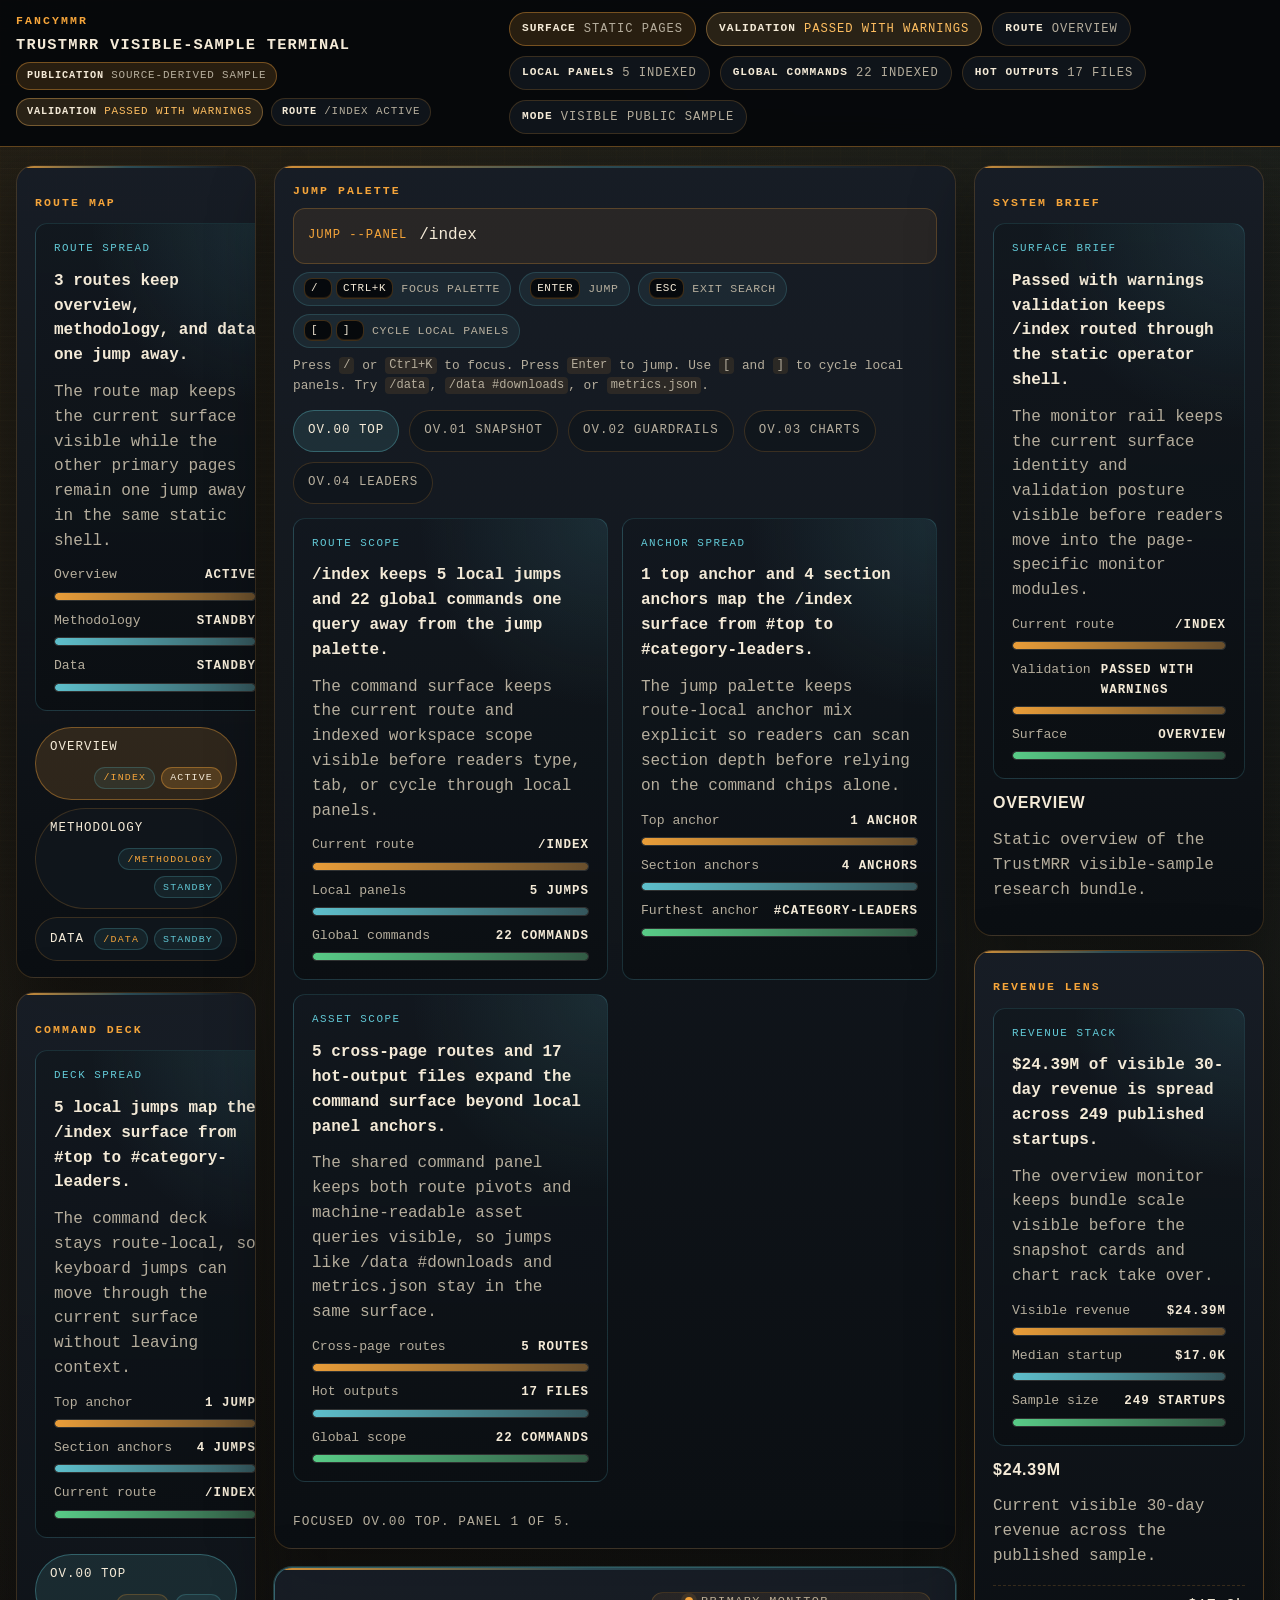
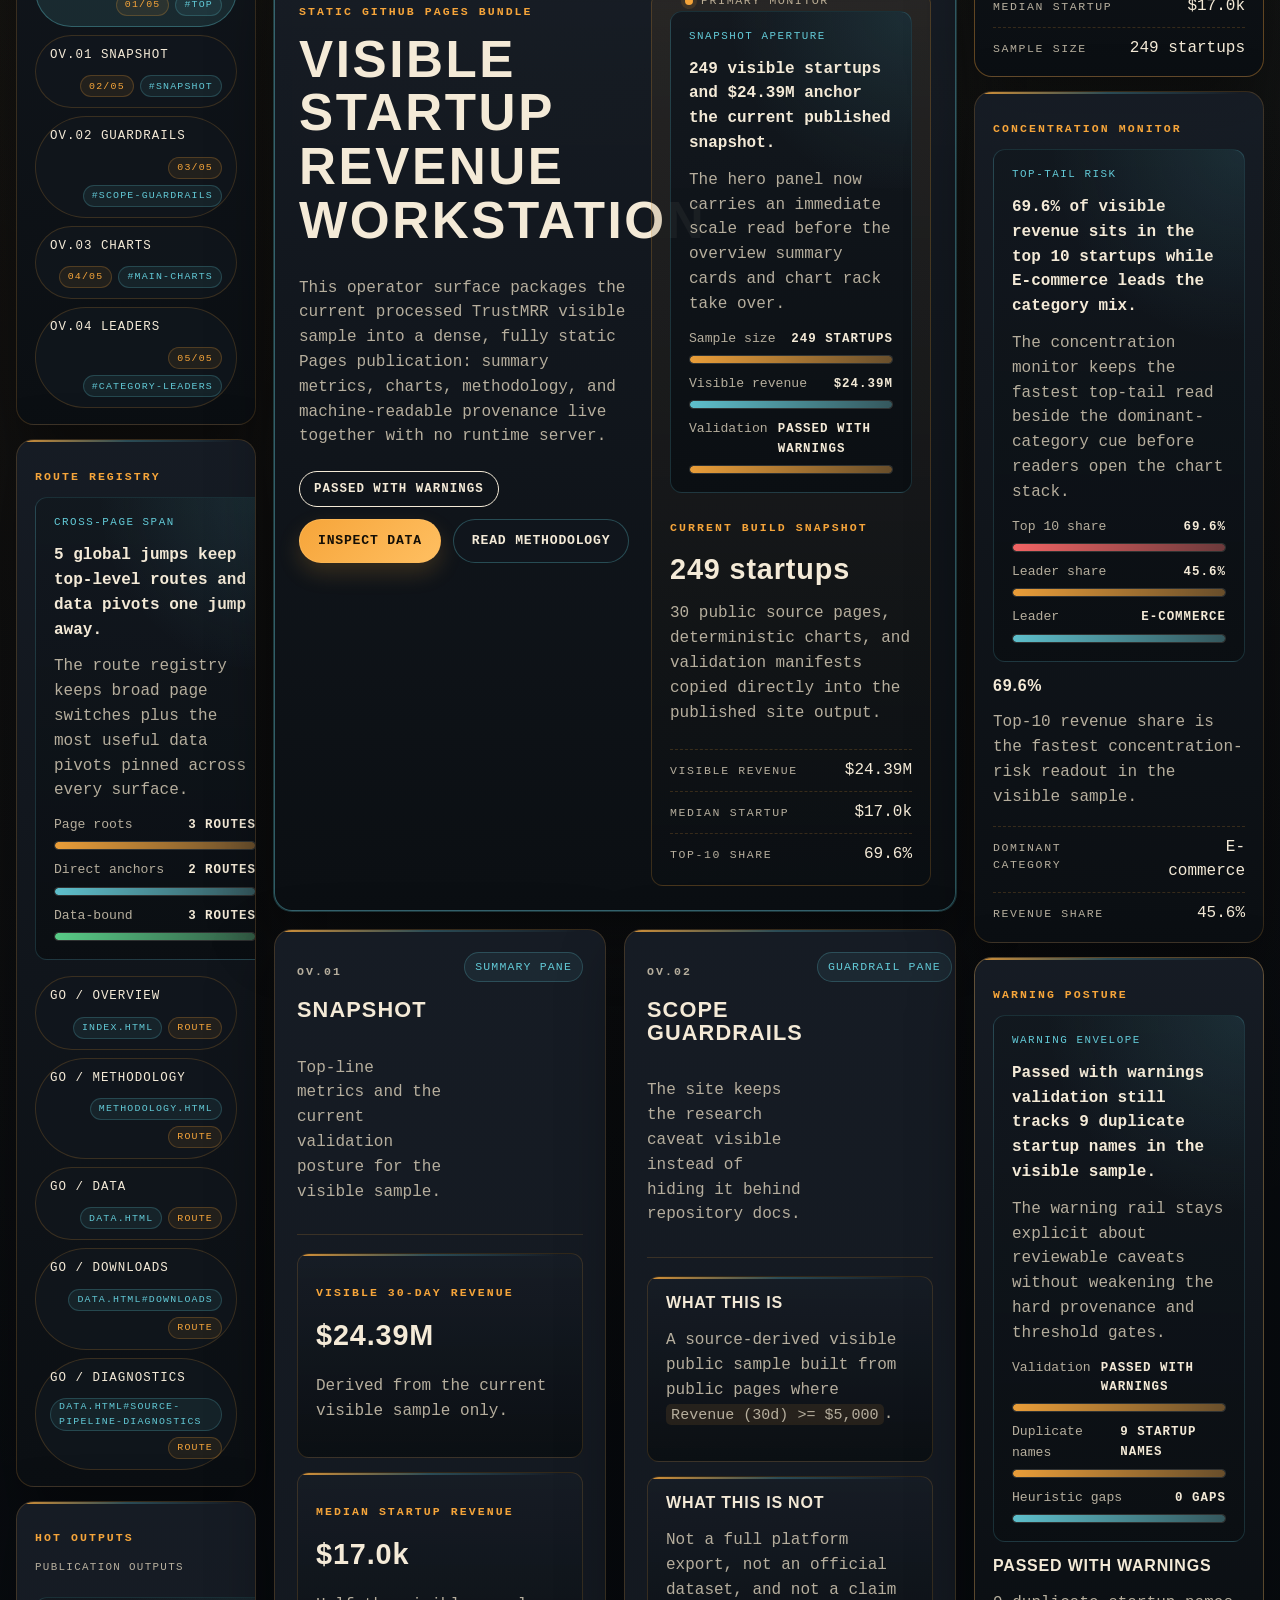
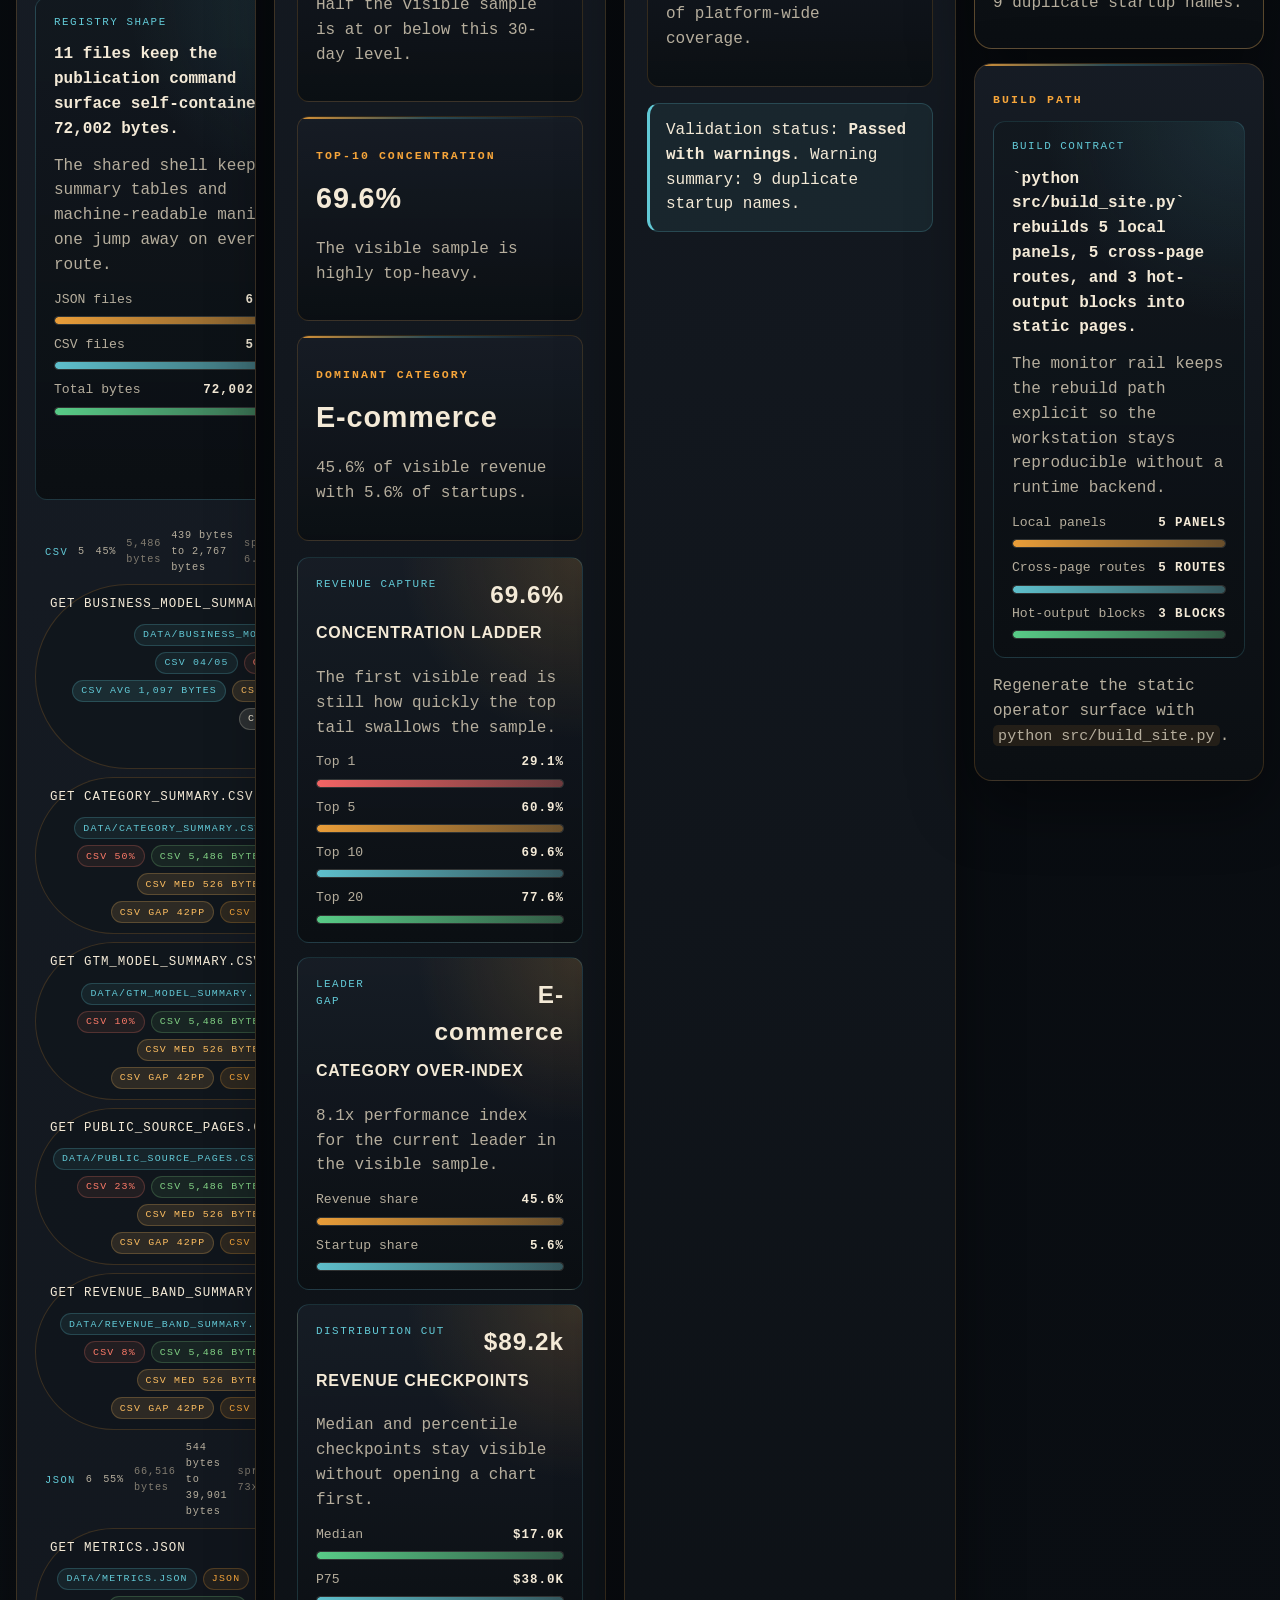
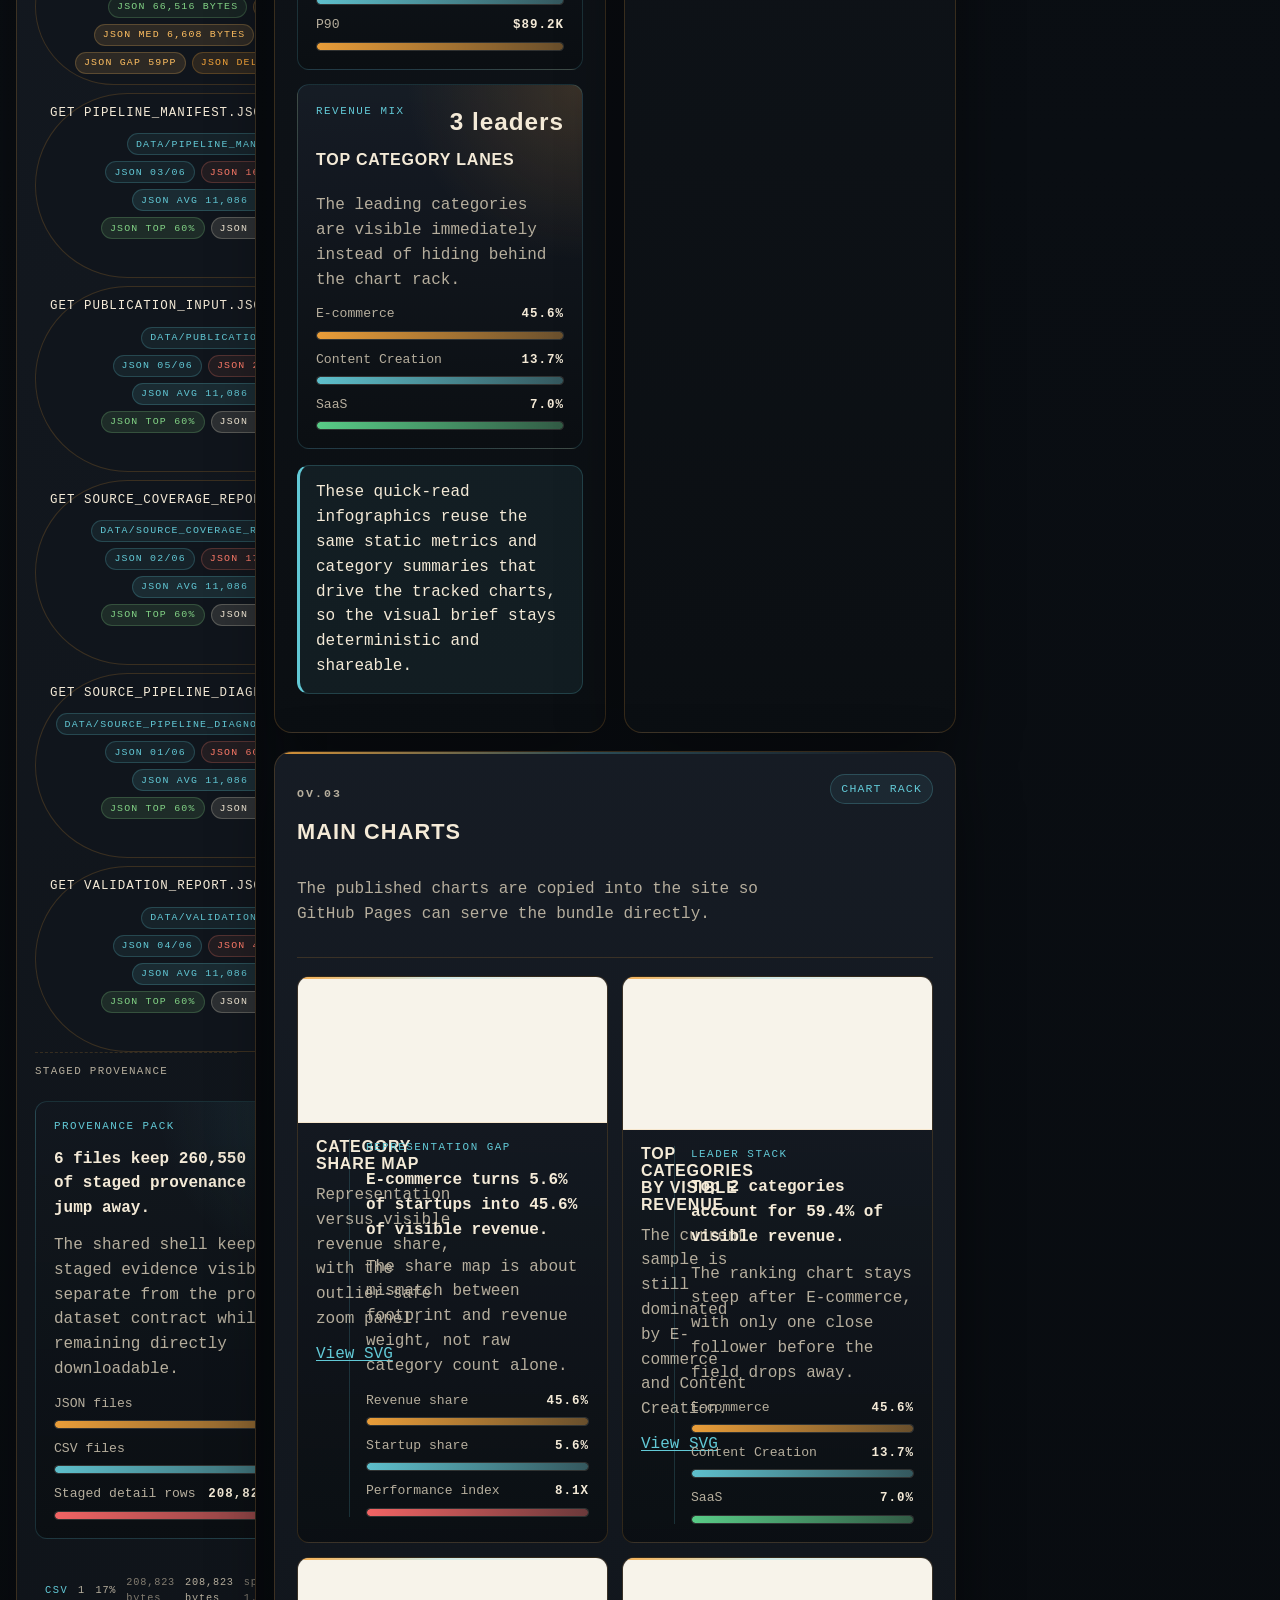
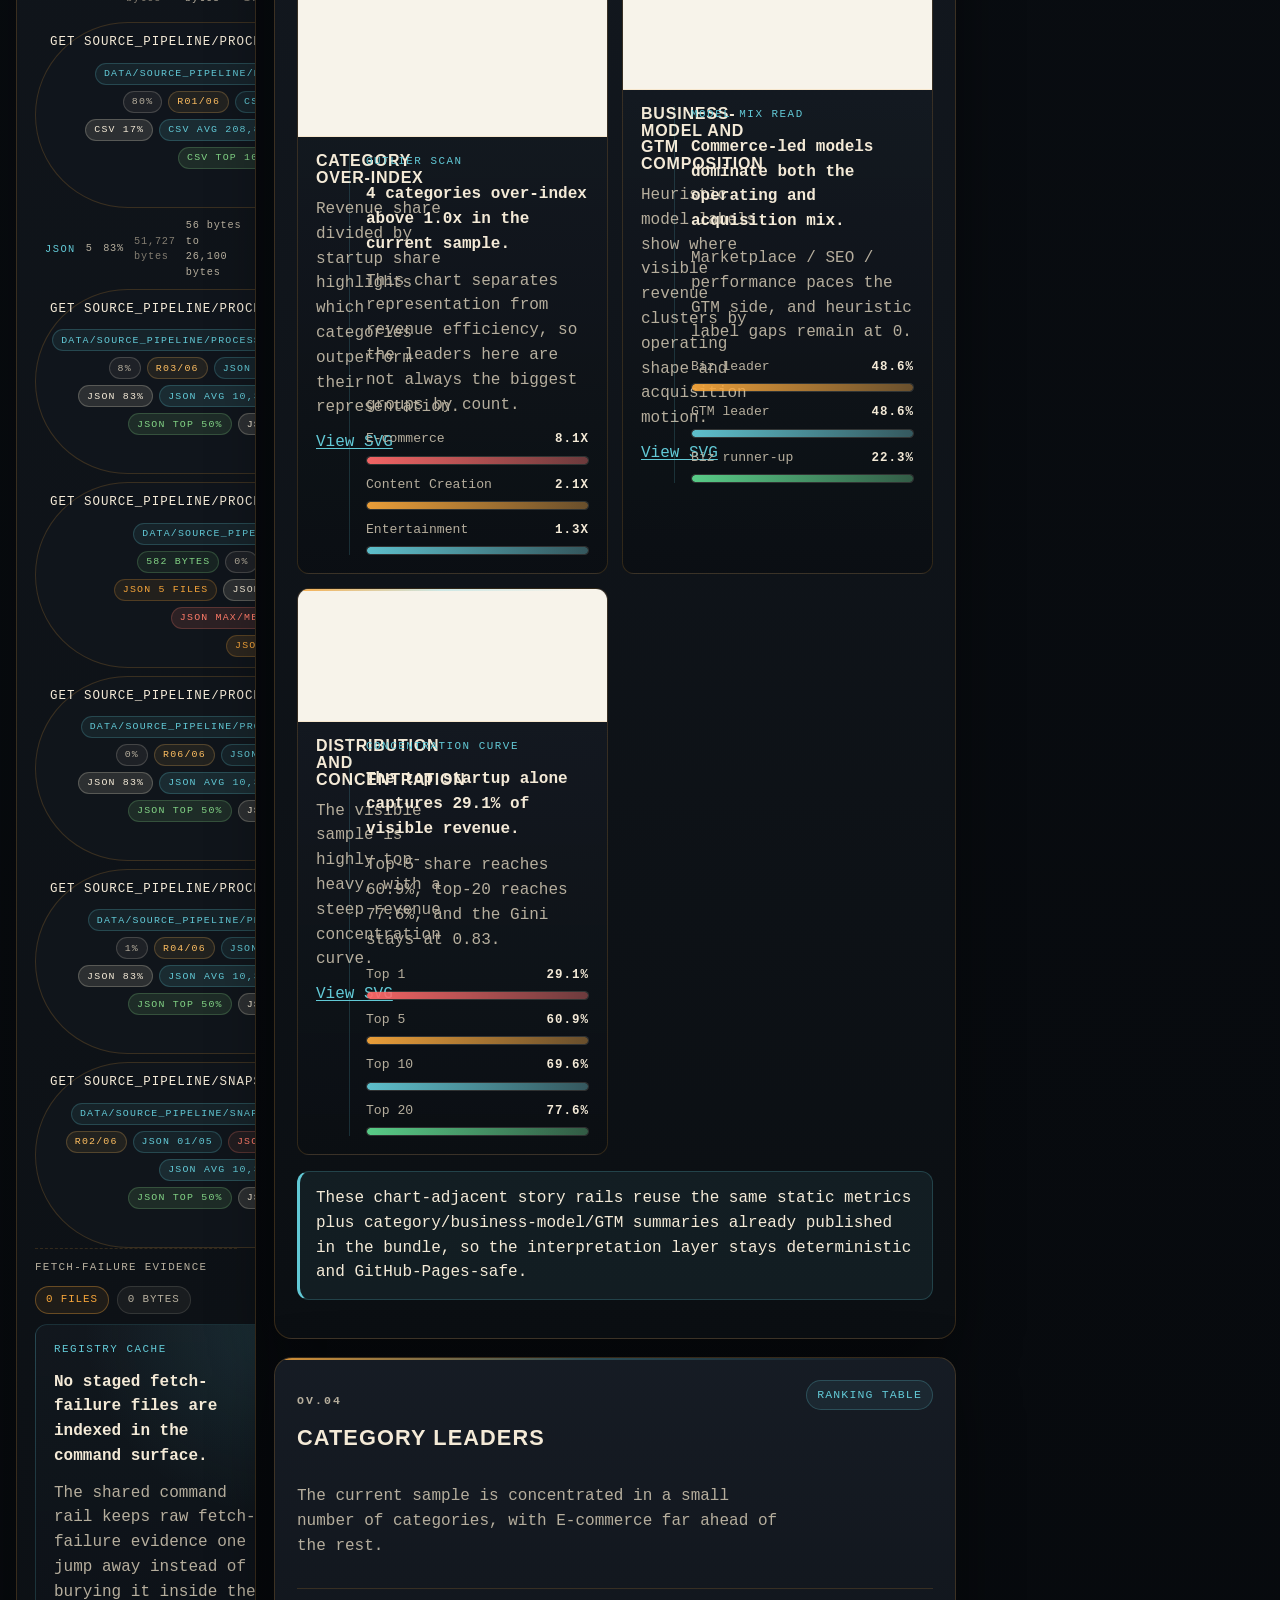
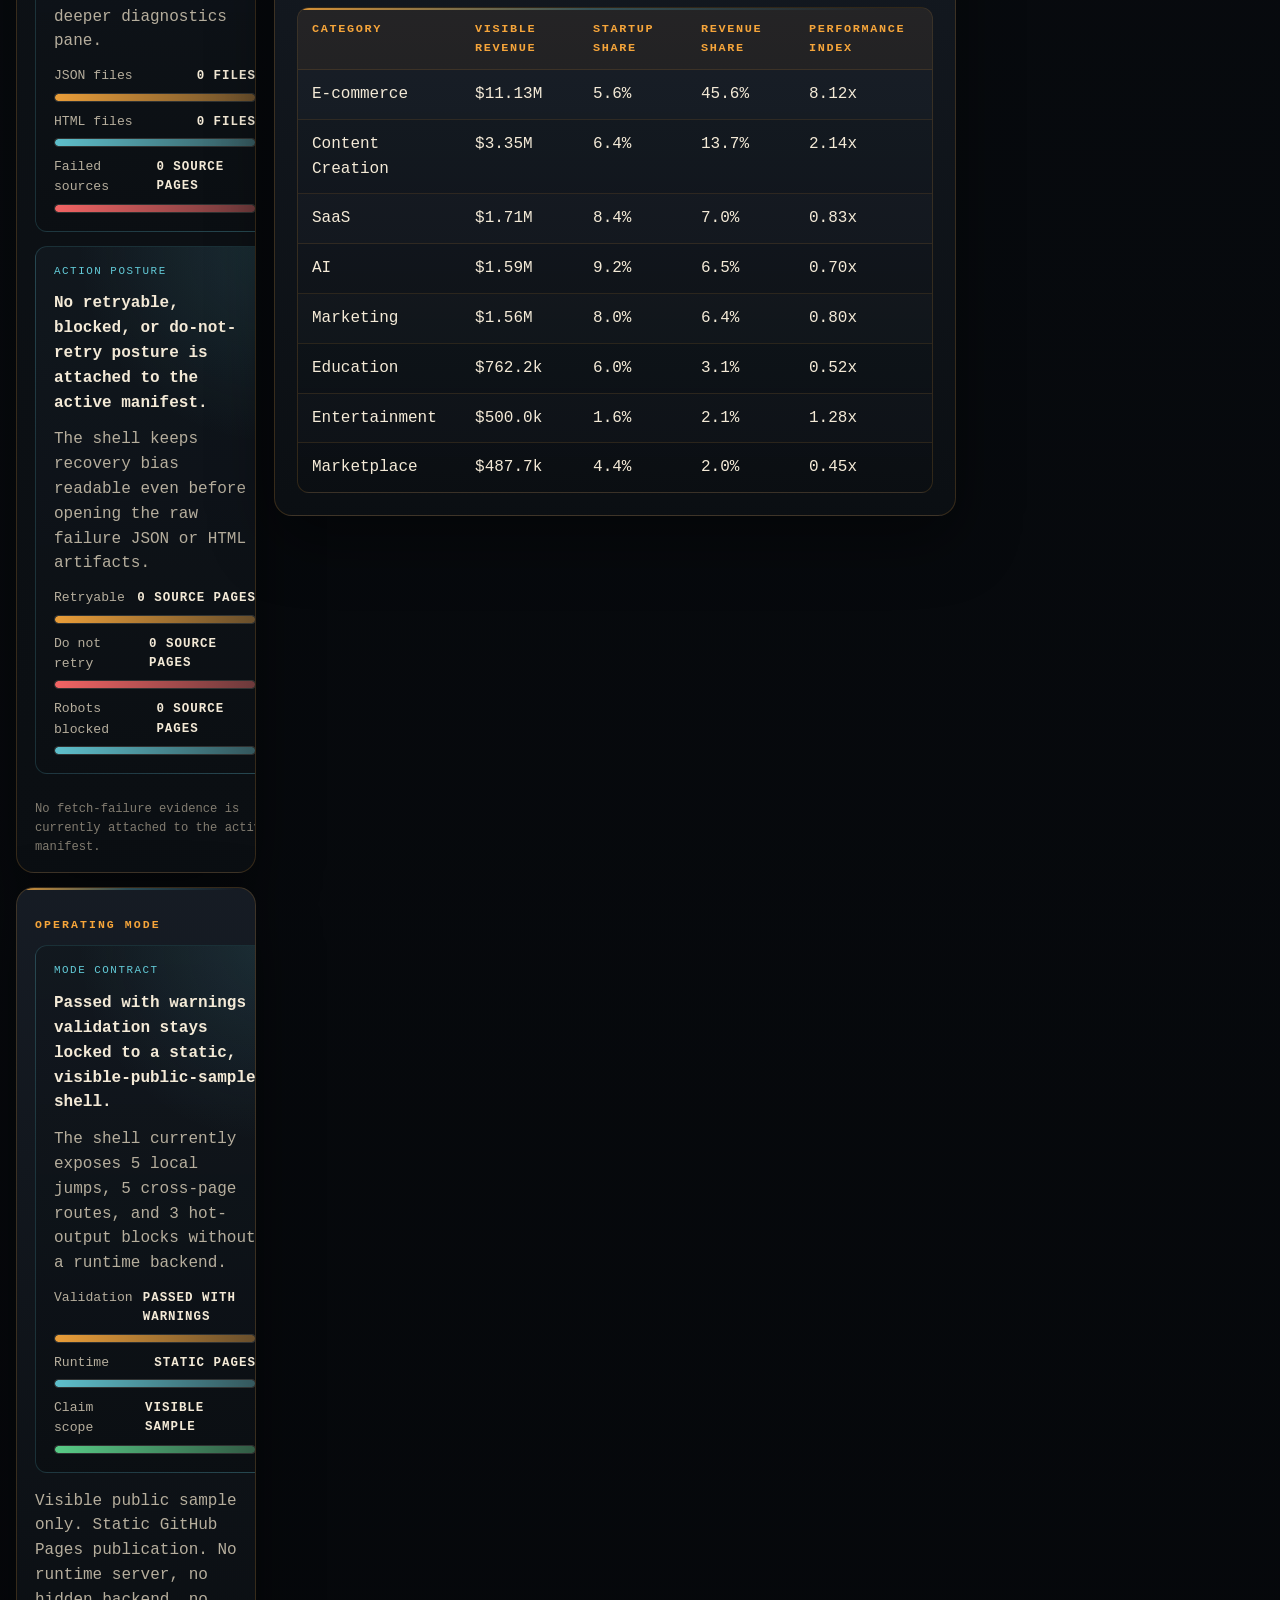
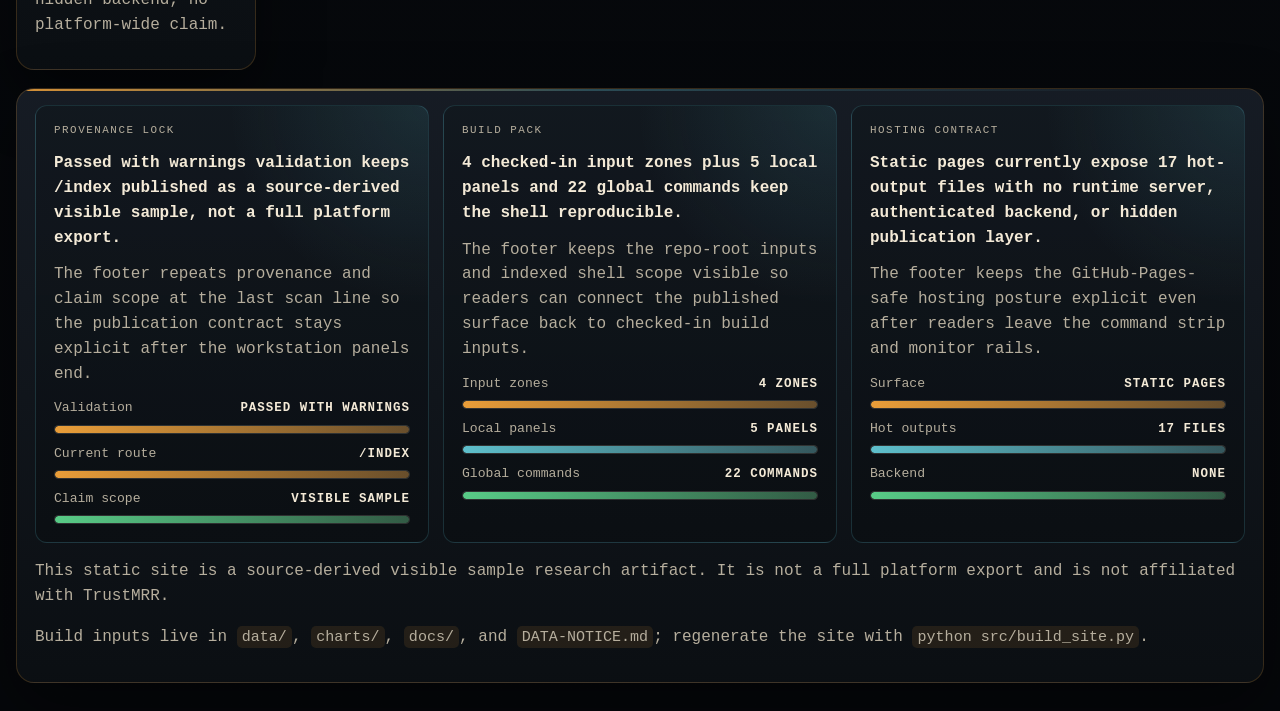
==== commit 308bf863: "Add hot-output format-byte-range badges" ====
--- a/site/index.html
+++ b/site/index.html
@@ -256,7 +256,7 @@
   </div>
 </aside>
 </div>
-  <nav class="rail-command-links" aria-label="Publication outputs"><div class="rail-command-divider"><span class="rail-command-divider-label">CSV</span><span class="rail-command-divider-count">5</span><span class="rail-command-divider-file-share">45%</span><span class="rail-command-divider-bytes">5,486 bytes</span><span class="rail-command-divider-range">439 bytes to 2,767 bytes</span><span class="rail-command-divider-spread">spread 6.3x</span><span class="rail-command-divider-delta">delta 2,328 bytes</span><span class="rail-command-divider-gap">gap 42pp</span><span class="rail-command-divider-top-share">top 50%</span><span class="rail-command-divider-smallest-share">min 8%</span><span class="rail-command-divider-median">med 526 bytes</span><span class="rail-command-divider-max-median">max/med 5.3x</span><span class="rail-command-divider-average">avg 1,097 bytes</span><span class="rail-command-divider-share">8%</span></div><a class="rail-command-link output-registry-link" href="data/business_model_summary.csv" data-command-label="GET business_model_summary.csv" data-command-target="data/business_model_summary.csv" data-command-kind="asset" data-command-query="business_model_summary.csv" data-command-terms="business_model_summary.csv data/business_model_summary.csv business_model_summary.csv Publication bundle artifact copied into the static site: data/business_model_summary.csv. csv download asset"><span class="output-registry-label">GET business_model_summary.csv</span><span class="output-registry-meta"><span class="output-registry-badge output-registry-badge-target">data/business_model_summary.csv</span><span class="output-registry-badge output-registry-badge-format">CSV</span><span class="output-registry-badge output-registry-badge-bytes">515 bytes</span><span class="output-registry-badge output-registry-badge-share">1%</span><span class="output-registry-badge output-registry-badge-rank">R10/11</span><span class="output-registry-badge output-registry-badge-format-rank">CSV 04/05</span><span class="output-registry-badge output-registry-badge-format-share">CSV 9%</span><span class="output-registry-badge output-registry-badge-format-total">CSV 5,486 bytes</span><span class="output-registry-badge output-registry-badge-format-count">CSV 5 files</span><span class="output-registry-badge output-registry-badge-format-file-share">CSV 45%</span><span class="output-registry-badge output-registry-badge-format-average-size">CSV avg 1,097 bytes</span><span class="output-registry-badge output-registry-badge-format-median-size">CSV med 526 bytes</span><span class="output-registry-badge output-registry-badge-format-max-median">CSV max/med 5.3x</span><span class="output-registry-badge output-registry-badge-format-top-share">CSV top 50%</span><span class="output-registry-badge output-registry-badge-format-smallest-share">CSV min 8%</span><span class="output-registry-badge output-registry-badge-format-share-gap">CSV gap 42pp</span><span class="output-registry-badge output-registry-badge-format-byte-delta">CSV delta 2,328 bytes</span></span></a><a class="rail-command-link output-registry-link" href="data/category_summary.csv" data-command-label="GET category_summary.csv" data-command-target="data/category_summary.csv" data-command-kind="asset" data-command-query="category_summary.csv" data-command-terms="category_summary.csv data/category_summary.csv category_summary.csv Publication bundle artifact copied into the static site: data/category_summary.csv. csv download asset"><span class="output-registry-label">GET category_summary.csv</span><span class="output-registry-meta"><span class="output-registry-badge output-registry-badge-target">data/category_summary.csv</span><span class="output-registry-badge output-registry-badge-format">CSV</span><span class="output-registry-badge output-registry-badge-bytes">2,767 bytes</span><span class="output-registry-badge output-registry-badge-share">4%</span><span class="output-registry-badge output-registry-badge-rank">R04/11</span><span class="output-registry-badge output-registry-badge-format-rank">CSV 01/05</span><span class="output-registry-badge output-registry-badge-format-share">CSV 50%</span><span class="output-registry-badge output-registry-badge-format-total">CSV 5,486 bytes</span><span class="output-registry-badge output-registry-badge-format-count">CSV 5 files</span><span class="output-registry-badge output-registry-badge-format-file-share">CSV 45%</span><span class="output-registry-badge output-registry-badge-format-average-size">CSV avg 1,097 bytes</span><span class="output-registry-badge output-registry-badge-format-median-size">CSV med 526 bytes</span><span class="output-registry-badge output-registry-badge-format-max-median">CSV max/med 5.3x</span><span class="output-registry-badge output-registry-badge-format-top-share">CSV top 50%</span><span class="output-registry-badge output-registry-badge-format-smallest-share">CSV min 8%</span><span class="output-registry-badge output-registry-badge-format-share-gap">CSV gap 42pp</span><span class="output-registry-badge output-registry-badge-format-byte-delta">CSV delta 2,328 bytes</span></span></a><a class="rail-command-link output-registry-link" href="data/gtm_model_summary.csv" data-command-label="GET gtm_model_summary.csv" data-command-target="data/gtm_model_summary.csv" data-command-kind="asset" data-command-query="gtm_model_summary.csv" data-command-terms="gtm_model_summary.csv data/gtm_model_summary.csv gtm_model_summary.csv Publication bundle artifact copied into the static site: data/gtm_model_summary.csv. csv download asset"><span class="output-registry-label">GET gtm_model_summary.csv</span><span class="output-registry-meta"><span class="output-registry-badge output-registry-badge-target">data/gtm_model_summary.csv</span><span class="output-registry-badge output-registry-badge-format">CSV</span><span class="output-registry-badge output-registry-badge-bytes">526 bytes</span><span class="output-registry-badge output-registry-badge-share">1%</span><span class="output-registry-badge output-registry-badge-rank">R09/11</span><span class="output-registry-badge output-registry-badge-format-rank">CSV 03/05</span><span class="output-registry-badge output-registry-badge-format-share">CSV 10%</span><span class="output-registry-badge output-registry-badge-format-total">CSV 5,486 bytes</span><span class="output-registry-badge output-registry-badge-format-count">CSV 5 files</span><span class="output-registry-badge output-registry-badge-format-file-share">CSV 45%</span><span class="output-registry-badge output-registry-badge-format-average-size">CSV avg 1,097 bytes</span><span class="output-registry-badge output-registry-badge-format-median-size">CSV med 526 bytes</span><span class="output-registry-badge output-registry-badge-format-max-median">CSV max/med 5.3x</span><span class="output-registry-badge output-registry-badge-format-top-share">CSV top 50%</span><span class="output-registry-badge output-registry-badge-format-smallest-share">CSV min 8%</span><span class="output-registry-badge output-registry-badge-format-share-gap">CSV gap 42pp</span><span class="output-registry-badge output-registry-badge-format-byte-delta">CSV delta 2,328 bytes</span></span></a><a class="rail-command-link output-registry-link" href="data/public_source_pages.csv" data-command-label="GET public_source_pages.csv" data-command-target="data/public_source_pages.csv" data-command-kind="asset" data-command-query="public_source_pages.csv" data-command-terms="public_source_pages.csv data/public_source_pages.csv public_source_pages.csv Publication bundle artifact copied into the static site: data/public_source_pages.csv. csv download asset"><span class="output-registry-label">GET public_source_pages.csv</span><span class="output-registry-meta"><span class="output-registry-badge output-registry-badge-target">data/public_source_pages.csv</span><span class="output-registry-badge output-registry-badge-format">CSV</span><span class="output-registry-badge output-registry-badge-bytes">1,239 bytes</span><span class="output-registry-badge output-registry-badge-share">2%</span><span class="output-registry-badge output-registry-badge-rank">R07/11</span><span class="output-registry-badge output-registry-badge-format-rank">CSV 02/05</span><span class="output-registry-badge output-registry-badge-format-share">CSV 23%</span><span class="output-registry-badge output-registry-badge-format-total">CSV 5,486 bytes</span><span class="output-registry-badge output-registry-badge-format-count">CSV 5 files</span><span class="output-registry-badge output-registry-badge-format-file-share">CSV 45%</span><span class="output-registry-badge output-registry-badge-format-average-size">CSV avg 1,097 bytes</span><span class="output-registry-badge output-registry-badge-format-median-size">CSV med 526 bytes</span><span class="output-registry-badge output-registry-badge-format-max-median">CSV max/med 5.3x</span><span class="output-registry-badge output-registry-badge-format-top-share">CSV top 50%</span><span class="output-registry-badge output-registry-badge-format-smallest-share">CSV min 8%</span><span class="output-registry-badge output-registry-badge-format-share-gap">CSV gap 42pp</span><span class="output-registry-badge output-registry-badge-format-byte-delta">CSV delta 2,328 bytes</span></span></a><a class="rail-command-link output-registry-link" href="data/revenue_band_summary.csv" data-command-label="GET revenue_band_summary.csv" data-command-target="data/revenue_band_summary.csv" data-command-kind="asset" data-command-query="revenue_band_summary.csv" data-command-terms="revenue_band_summary.csv data/revenue_band_summary.csv revenue_band_summary.csv Publication bundle artifact copied into the static site: data/revenue_band_summary.csv. csv download asset"><span class="output-registry-label">GET revenue_band_summary.csv</span><span class="output-registry-meta"><span class="output-registry-badge output-registry-badge-target">data/revenue_band_summary.csv</span><span class="output-registry-badge output-registry-badge-format">CSV</span><span class="output-registry-badge output-registry-badge-bytes">439 bytes</span><span class="output-registry-badge output-registry-badge-share">1%</span><span class="output-registry-badge output-registry-badge-rank">R11/11</span><span class="output-registry-badge output-registry-badge-format-rank">CSV 05/05</span><span class="output-registry-badge output-registry-badge-format-share">CSV 8%</span><span class="output-registry-badge output-registry-badge-format-total">CSV 5,486 bytes</span><span class="output-registry-badge output-registry-badge-format-count">CSV 5 files</span><span class="output-registry-badge output-registry-badge-format-file-share">CSV 45%</span><span class="output-registry-badge output-registry-badge-format-average-size">CSV avg 1,097 bytes</span><span class="output-registry-badge output-registry-badge-format-median-size">CSV med 526 bytes</span><span class="output-registry-badge output-registry-badge-format-max-median">CSV max/med 5.3x</span><span class="output-registry-badge output-registry-badge-format-top-share">CSV top 50%</span><span class="output-registry-badge output-registry-badge-format-smallest-share">CSV min 8%</span><span class="output-registry-badge output-registry-badge-format-share-gap">CSV gap 42pp</span><span class="output-registry-badge output-registry-badge-format-byte-delta">CSV delta 2,328 bytes</span></span></a><div class="rail-command-divider"><span class="rail-command-divider-label">JSON</span><span class="rail-command-divider-count">6</span><span class="rail-command-divider-file-share">55%</span><span class="rail-command-divider-bytes">66,516 bytes</span><span class="rail-command-divider-range">544 bytes to 39,901 bytes</span><span class="rail-command-divider-spread">spread 73x</span><span class="rail-command-divider-delta">delta 39,357 bytes</span><span class="rail-command-divider-gap">gap 59pp</span><span class="rail-command-divider-top-share">top 60%</span><span class="rail-command-divider-smallest-share">min 1%</span><span class="rail-command-divider-median">med 6,608 bytes</span><span class="rail-command-divider-max-median">max/med 6.0x</span><span class="rail-command-divider-average">avg 11,086 bytes</span><span class="rail-command-divider-share">92%</span></div><a class="rail-command-link output-registry-link" href="data/metrics.json" data-command-label="GET metrics.json" data-command-target="data/metrics.json" data-command-kind="asset" data-command-query="metrics.json" data-command-terms="metrics.json data/metrics.json metrics.json Publication bundle artifact copied into the static site: data/metrics.json. json download asset"><span class="output-registry-label">GET metrics.json</span><span class="output-registry-meta"><span class="output-registry-badge output-registry-badge-target">data/metrics.json</span><span class="output-registry-badge output-registry-badge-format">JSON</span><span class="output-registry-badge output-registry-badge-bytes">544 bytes</span><span class="output-registry-badge output-registry-badge-share">1%</span><span class="output-registry-badge output-registry-badge-rank">R08/11</span><span class="output-registry-badge output-registry-badge-format-rank">JSON 06/06</span><span class="output-registry-badge output-registry-badge-format-share">JSON 1%</span><span class="output-registry-badge output-registry-badge-format-total">JSON 66,516 bytes</span><span class="output-registry-badge output-registry-badge-format-count">JSON 6 files</span><span class="output-registry-badge output-registry-badge-format-file-share">JSON 55%</span><span class="output-registry-badge output-registry-badge-format-average-size">JSON avg 11,086 bytes</span><span class="output-registry-badge output-registry-badge-format-median-size">JSON med 6,608 bytes</span><span class="output-registry-badge output-registry-badge-format-max-median">JSON max/med 6.0x</span><span class="output-registry-badge output-registry-badge-format-top-share">JSON top 60%</span><span class="output-registry-badge output-registry-badge-format-smallest-share">JSON min 1%</span><span class="output-registry-badge output-registry-badge-format-share-gap">JSON gap 59pp</span><span class="output-registry-badge output-registry-badge-format-byte-delta">JSON delta 39,357 bytes</span></span></a><a class="rail-command-link output-registry-link" href="data/pipeline_manifest.json" data-command-label="GET pipeline_manifest.json" data-command-target="data/pipeline_manifest.json" data-command-kind="asset" data-command-query="pipeline_manifest.json" data-command-terms="pipeline_manifest.json data/pipeline_manifest.json pipeline_manifest.json Active pipeline manifest for the current static publication bundle. json download asset"><span class="output-registry-label">GET pipeline_manifest.json</span><span class="output-registry-meta"><span class="output-registry-badge output-registry-badge-target">data/pipeline_manifest.json</span><span class="output-registry-badge output-registry-badge-format">JSON</span><span class="output-registry-badge output-registry-badge-bytes">10,692 bytes</span><span class="output-registry-badge output-registry-badge-share">15%</span><span class="output-registry-badge output-registry-badge-rank">R03/11</span><span class="output-registry-badge output-registry-badge-format-rank">JSON 03/06</span><span class="output-registry-badge output-registry-badge-format-share">JSON 16%</span><span class="output-registry-badge output-registry-badge-format-total">JSON 66,516 bytes</span><span class="output-registry-badge output-registry-badge-format-count">JSON 6 files</span><span class="output-registry-badge output-registry-badge-format-file-share">JSON 55%</span><span class="output-registry-badge output-registry-badge-format-average-size">JSON avg 11,086 bytes</span><span class="output-registry-badge output-registry-badge-format-median-size">JSON med 6,608 bytes</span><span class="output-registry-badge output-registry-badge-format-max-median">JSON max/med 6.0x</span><span class="output-registry-badge output-registry-badge-format-top-share">JSON top 60%</span><span class="output-registry-badge output-registry-badge-format-smallest-share">JSON min 1%</span><span class="output-registry-badge output-registry-badge-format-share-gap">JSON gap 59pp</span><span class="output-registry-badge output-registry-badge-format-byte-delta">JSON delta 39,357 bytes</span></span></a><a class="rail-command-link output-registry-link" href="data/publication_input.json" data-command-label="GET publication_input.json" data-command-target="data/publication_input.json" data-command-kind="asset" data-command-query="publication_input.json" data-command-terms="publication_input.json data/publication_input.json publication_input.json Publication bundle artifact copied into the static site: data/publication_input.json. json download asset"><span class="output-registry-label">GET publication_input.json</span><span class="output-registry-meta"><span class="output-registry-badge output-registry-badge-target">data/publication_input.json</span><span class="output-registry-badge output-registry-badge-format">JSON</span><span class="output-registry-badge output-registry-badge-bytes">1,346 bytes</span><span class="output-registry-badge output-registry-badge-share">2%</span><span class="output-registry-badge output-registry-badge-rank">R06/11</span><span class="output-registry-badge output-registry-badge-format-rank">JSON 05/06</span><span class="output-registry-badge output-registry-badge-format-share">JSON 2%</span><span class="output-registry-badge output-registry-badge-format-total">JSON 66,516 bytes</span><span class="output-registry-badge output-registry-badge-format-count">JSON 6 files</span><span class="output-registry-badge output-registry-badge-format-file-share">JSON 55%</span><span class="output-registry-badge output-registry-badge-format-average-size">JSON avg 11,086 bytes</span><span class="output-registry-badge output-registry-badge-format-median-size">JSON med 6,608 bytes</span><span class="output-registry-badge output-registry-badge-format-max-median">JSON max/med 6.0x</span><span class="output-registry-badge output-registry-badge-format-top-share">JSON top 60%</span><span class="output-registry-badge output-registry-badge-format-smallest-share">JSON min 1%</span><span class="output-registry-badge output-registry-badge-format-share-gap">JSON gap 59pp</span><span class="output-registry-badge output-registry-badge-format-byte-delta">JSON delta 39,357 bytes</span></span></a><a class="rail-command-link output-registry-link" href="data/source_coverage_report.json" data-command-label="GET source_coverage_report.json" data-command-target="data/source_coverage_report.json" data-command-kind="asset" data-command-query="source_coverage_report.json" data-command-terms="source_coverage_report.json data/source_coverage_report.json source_coverage_report.json Publication bundle artifact copied into the static site: data/source_coverage_report.json. json download asset"><span class="output-registry-label">GET source_coverage_report.json</span><span class="output-registry-meta"><span class="output-registry-badge output-registry-badge-target">data/source_coverage_report.json</span><span class="output-registry-badge output-registry-badge-format">JSON</span><span class="output-registry-badge output-registry-badge-bytes">11,509 bytes</span><span class="output-registry-badge output-registry-badge-share">16%</span><span class="output-registry-badge output-registry-badge-rank">R02/11</span><span class="output-registry-badge output-registry-badge-format-rank">JSON 02/06</span><span class="output-registry-badge output-registry-badge-format-share">JSON 17%</span><span class="output-registry-badge output-registry-badge-format-total">JSON 66,516 bytes</span><span class="output-registry-badge output-registry-badge-format-count">JSON 6 files</span><span class="output-registry-badge output-registry-badge-format-file-share">JSON 55%</span><span class="output-registry-badge output-registry-badge-format-average-size">JSON avg 11,086 bytes</span><span class="output-registry-badge output-registry-badge-format-median-size">JSON med 6,608 bytes</span><span class="output-registry-badge output-registry-badge-format-max-median">JSON max/med 6.0x</span><span class="output-registry-badge output-registry-badge-format-top-share">JSON top 60%</span><span class="output-registry-badge output-registry-badge-format-smallest-share">JSON min 1%</span><span class="output-registry-badge output-registry-badge-format-share-gap">JSON gap 59pp</span><span class="output-registry-badge output-registry-badge-format-byte-delta">JSON delta 39,357 bytes</span></span></a><a class="rail-command-link output-registry-link" href="data/source_pipeline_diagnostics.json" data-command-label="GET source_pipeline_diagnostics.json" data-command-target="data/source_pipeline_diagnostics.json" data-command-kind="asset" data-command-query="source_pipeline_diagnostics.json" data-command-terms="source_pipeline_diagnostics.json data/source_pipeline_diagnostics.json source_pipeline_diagnostics.json Publication bundle artifact copied into the static site: data/source_pipeline_diagnostics.json. json download asset"><span class="output-registry-label">GET source_pipeline_diagnostics.json</span><span class="output-registry-meta"><span class="output-registry-badge output-registry-badge-target">data/source_pipeline_diagnostics.json</span><span class="output-registry-badge output-registry-badge-format">JSON</span><span class="output-registry-badge output-registry-badge-bytes">39,901 bytes</span><span class="output-registry-badge output-registry-badge-share">55%</span><span class="output-registry-badge output-registry-badge-rank">R01/11</span><span class="output-registry-badge output-registry-badge-format-rank">JSON 01/06</span><span class="output-registry-badge output-registry-badge-format-share">JSON 60%</span><span class="output-registry-badge output-registry-badge-format-total">JSON 66,516 bytes</span><span class="output-registry-badge output-registry-badge-format-count">JSON 6 files</span><span class="output-registry-badge output-registry-badge-format-file-share">JSON 55%</span><span class="output-registry-badge output-registry-badge-format-average-size">JSON avg 11,086 bytes</span><span class="output-registry-badge output-registry-badge-format-median-size">JSON med 6,608 bytes</span><span class="output-registry-badge output-registry-badge-format-max-median">JSON max/med 6.0x</span><span class="output-registry-badge output-registry-badge-format-top-share">JSON top 60%</span><span class="output-registry-badge output-registry-badge-format-smallest-share">JSON min 1%</span><span class="output-registry-badge output-registry-badge-format-share-gap">JSON gap 59pp</span><span class="output-registry-badge output-registry-badge-format-byte-delta">JSON delta 39,357 bytes</span></span></a><a class="rail-command-link output-registry-link" href="data/validation_report.json" data-command-label="GET validation_report.json" data-command-target="data/validation_report.json" data-command-kind="asset" data-command-query="validation_report.json" data-command-terms="validation_report.json data/validation_report.json validation_report.json Publication bundle artifact copied into the static site: data/validation_report.json. json download asset"><span class="output-registry-label">GET validation_report.json</span><span class="output-registry-meta"><span class="output-registry-badge output-registry-badge-target">data/validation_report.json</span><span class="output-registry-badge output-registry-badge-format">JSON</span><span class="output-registry-badge output-registry-badge-bytes">2,524 bytes</span><span class="output-registry-badge output-registry-badge-share">4%</span><span class="output-registry-badge output-registry-badge-rank">R05/11</span><span class="output-registry-badge output-registry-badge-format-rank">JSON 04/06</span><span class="output-registry-badge output-registry-badge-format-share">JSON 4%</span><span class="output-registry-badge output-registry-badge-format-total">JSON 66,516 bytes</span><span class="output-registry-badge output-registry-badge-format-count">JSON 6 files</span><span class="output-registry-badge output-registry-badge-format-file-share">JSON 55%</span><span class="output-registry-badge output-registry-badge-format-average-size">JSON avg 11,086 bytes</span><span class="output-registry-badge output-registry-badge-format-median-size">JSON med 6,608 bytes</span><span class="output-registry-badge output-registry-badge-format-max-median">JSON max/med 6.0x</span><span class="output-registry-badge output-registry-badge-format-top-share">JSON top 60%</span><span class="output-registry-badge output-registry-badge-format-smallest-share">JSON min 1%</span><span class="output-registry-badge output-registry-badge-format-share-gap">JSON gap 59pp</span><span class="output-registry-badge output-registry-badge-format-byte-delta">JSON delta 39,357 bytes</span></span></a></nav>
+  <nav class="rail-command-links" aria-label="Publication outputs"><div class="rail-command-divider"><span class="rail-command-divider-label">CSV</span><span class="rail-command-divider-count">5</span><span class="rail-command-divider-file-share">45%</span><span class="rail-command-divider-bytes">5,486 bytes</span><span class="rail-command-divider-range">439 bytes to 2,767 bytes</span><span class="rail-command-divider-spread">spread 6.3x</span><span class="rail-command-divider-delta">delta 2,328 bytes</span><span class="rail-command-divider-gap">gap 42pp</span><span class="rail-command-divider-top-share">top 50%</span><span class="rail-command-divider-smallest-share">min 8%</span><span class="rail-command-divider-median">med 526 bytes</span><span class="rail-command-divider-max-median">max/med 5.3x</span><span class="rail-command-divider-average">avg 1,097 bytes</span><span class="rail-command-divider-share">8%</span></div><a class="rail-command-link output-registry-link" href="data/business_model_summary.csv" data-command-label="GET business_model_summary.csv" data-command-target="data/business_model_summary.csv" data-command-kind="asset" data-command-query="business_model_summary.csv" data-command-terms="business_model_summary.csv data/business_model_summary.csv business_model_summary.csv Publication bundle artifact copied into the static site: data/business_model_summary.csv. csv download asset"><span class="output-registry-label">GET business_model_summary.csv</span><span class="output-registry-meta"><span class="output-registry-badge output-registry-badge-target">data/business_model_summary.csv</span><span class="output-registry-badge output-registry-badge-format">CSV</span><span class="output-registry-badge output-registry-badge-bytes">515 bytes</span><span class="output-registry-badge output-registry-badge-share">1%</span><span class="output-registry-badge output-registry-badge-rank">R10/11</span><span class="output-registry-badge output-registry-badge-format-rank">CSV 04/05</span><span class="output-registry-badge output-registry-badge-format-share">CSV 9%</span><span class="output-registry-badge output-registry-badge-format-total">CSV 5,486 bytes</span><span class="output-registry-badge output-registry-badge-format-count">CSV 5 files</span><span class="output-registry-badge output-registry-badge-format-file-share">CSV 45%</span><span class="output-registry-badge output-registry-badge-format-average-size">CSV avg 1,097 bytes</span><span class="output-registry-badge output-registry-badge-format-median-size">CSV med 526 bytes</span><span class="output-registry-badge output-registry-badge-format-max-median">CSV max/med 5.3x</span><span class="output-registry-badge output-registry-badge-format-top-share">CSV top 50%</span><span class="output-registry-badge output-registry-badge-format-smallest-share">CSV min 8%</span><span class="output-registry-badge output-registry-badge-format-share-gap">CSV gap 42pp</span><span class="output-registry-badge output-registry-badge-format-byte-delta">CSV delta 2,328 bytes</span><span class="output-registry-badge output-registry-badge-format-byte-range">CSV 439 bytes to 2,767 bytes</span></span></a><a class="rail-command-link output-registry-link" href="data/category_summary.csv" data-command-label="GET category_summary.csv" data-command-target="data/category_summary.csv" data-command-kind="asset" data-command-query="category_summary.csv" data-command-terms="category_summary.csv data/category_summary.csv category_summary.csv Publication bundle artifact copied into the static site: data/category_summary.csv. csv download asset"><span class="output-registry-label">GET category_summary.csv</span><span class="output-registry-meta"><span class="output-registry-badge output-registry-badge-target">data/category_summary.csv</span><span class="output-registry-badge output-registry-badge-format">CSV</span><span class="output-registry-badge output-registry-badge-bytes">2,767 bytes</span><span class="output-registry-badge output-registry-badge-share">4%</span><span class="output-registry-badge output-registry-badge-rank">R04/11</span><span class="output-registry-badge output-registry-badge-format-rank">CSV 01/05</span><span class="output-registry-badge output-registry-badge-format-share">CSV 50%</span><span class="output-registry-badge output-registry-badge-format-total">CSV 5,486 bytes</span><span class="output-registry-badge output-registry-badge-format-count">CSV 5 files</span><span class="output-registry-badge output-registry-badge-format-file-share">CSV 45%</span><span class="output-registry-badge output-registry-badge-format-average-size">CSV avg 1,097 bytes</span><span class="output-registry-badge output-registry-badge-format-median-size">CSV med 526 bytes</span><span class="output-registry-badge output-registry-badge-format-max-median">CSV max/med 5.3x</span><span class="output-registry-badge output-registry-badge-format-top-share">CSV top 50%</span><span class="output-registry-badge output-registry-badge-format-smallest-share">CSV min 8%</span><span class="output-registry-badge output-registry-badge-format-share-gap">CSV gap 42pp</span><span class="output-registry-badge output-registry-badge-format-byte-delta">CSV delta 2,328 bytes</span><span class="output-registry-badge output-registry-badge-format-byte-range">CSV 439 bytes to 2,767 bytes</span></span></a><a class="rail-command-link output-registry-link" href="data/gtm_model_summary.csv" data-command-label="GET gtm_model_summary.csv" data-command-target="data/gtm_model_summary.csv" data-command-kind="asset" data-command-query="gtm_model_summary.csv" data-command-terms="gtm_model_summary.csv data/gtm_model_summary.csv gtm_model_summary.csv Publication bundle artifact copied into the static site: data/gtm_model_summary.csv. csv download asset"><span class="output-registry-label">GET gtm_model_summary.csv</span><span class="output-registry-meta"><span class="output-registry-badge output-registry-badge-target">data/gtm_model_summary.csv</span><span class="output-registry-badge output-registry-badge-format">CSV</span><span class="output-registry-badge output-registry-badge-bytes">526 bytes</span><span class="output-registry-badge output-registry-badge-share">1%</span><span class="output-registry-badge output-registry-badge-rank">R09/11</span><span class="output-registry-badge output-registry-badge-format-rank">CSV 03/05</span><span class="output-registry-badge output-registry-badge-format-share">CSV 10%</span><span class="output-registry-badge output-registry-badge-format-total">CSV 5,486 bytes</span><span class="output-registry-badge output-registry-badge-format-count">CSV 5 files</span><span class="output-registry-badge output-registry-badge-format-file-share">CSV 45%</span><span class="output-registry-badge output-registry-badge-format-average-size">CSV avg 1,097 bytes</span><span class="output-registry-badge output-registry-badge-format-median-size">CSV med 526 bytes</span><span class="output-registry-badge output-registry-badge-format-max-median">CSV max/med 5.3x</span><span class="output-registry-badge output-registry-badge-format-top-share">CSV top 50%</span><span class="output-registry-badge output-registry-badge-format-smallest-share">CSV min 8%</span><span class="output-registry-badge output-registry-badge-format-share-gap">CSV gap 42pp</span><span class="output-registry-badge output-registry-badge-format-byte-delta">CSV delta 2,328 bytes</span><span class="output-registry-badge output-registry-badge-format-byte-range">CSV 439 bytes to 2,767 bytes</span></span></a><a class="rail-command-link output-registry-link" href="data/public_source_pages.csv" data-command-label="GET public_source_pages.csv" data-command-target="data/public_source_pages.csv" data-command-kind="asset" data-command-query="public_source_pages.csv" data-command-terms="public_source_pages.csv data/public_source_pages.csv public_source_pages.csv Publication bundle artifact copied into the static site: data/public_source_pages.csv. csv download asset"><span class="output-registry-label">GET public_source_pages.csv</span><span class="output-registry-meta"><span class="output-registry-badge output-registry-badge-target">data/public_source_pages.csv</span><span class="output-registry-badge output-registry-badge-format">CSV</span><span class="output-registry-badge output-registry-badge-bytes">1,239 bytes</span><span class="output-registry-badge output-registry-badge-share">2%</span><span class="output-registry-badge output-registry-badge-rank">R07/11</span><span class="output-registry-badge output-registry-badge-format-rank">CSV 02/05</span><span class="output-registry-badge output-registry-badge-format-share">CSV 23%</span><span class="output-registry-badge output-registry-badge-format-total">CSV 5,486 bytes</span><span class="output-registry-badge output-registry-badge-format-count">CSV 5 files</span><span class="output-registry-badge output-registry-badge-format-file-share">CSV 45%</span><span class="output-registry-badge output-registry-badge-format-average-size">CSV avg 1,097 bytes</span><span class="output-registry-badge output-registry-badge-format-median-size">CSV med 526 bytes</span><span class="output-registry-badge output-registry-badge-format-max-median">CSV max/med 5.3x</span><span class="output-registry-badge output-registry-badge-format-top-share">CSV top 50%</span><span class="output-registry-badge output-registry-badge-format-smallest-share">CSV min 8%</span><span class="output-registry-badge output-registry-badge-format-share-gap">CSV gap 42pp</span><span class="output-registry-badge output-registry-badge-format-byte-delta">CSV delta 2,328 bytes</span><span class="output-registry-badge output-registry-badge-format-byte-range">CSV 439 bytes to 2,767 bytes</span></span></a><a class="rail-command-link output-registry-link" href="data/revenue_band_summary.csv" data-command-label="GET revenue_band_summary.csv" data-command-target="data/revenue_band_summary.csv" data-command-kind="asset" data-command-query="revenue_band_summary.csv" data-command-terms="revenue_band_summary.csv data/revenue_band_summary.csv revenue_band_summary.csv Publication bundle artifact copied into the static site: data/revenue_band_summary.csv. csv download asset"><span class="output-registry-label">GET revenue_band_summary.csv</span><span class="output-registry-meta"><span class="output-registry-badge output-registry-badge-target">data/revenue_band_summary.csv</span><span class="output-registry-badge output-registry-badge-format">CSV</span><span class="output-registry-badge output-registry-badge-bytes">439 bytes</span><span class="output-registry-badge output-registry-badge-share">1%</span><span class="output-registry-badge output-registry-badge-rank">R11/11</span><span class="output-registry-badge output-registry-badge-format-rank">CSV 05/05</span><span class="output-registry-badge output-registry-badge-format-share">CSV 8%</span><span class="output-registry-badge output-registry-badge-format-total">CSV 5,486 bytes</span><span class="output-registry-badge output-registry-badge-format-count">CSV 5 files</span><span class="output-registry-badge output-registry-badge-format-file-share">CSV 45%</span><span class="output-registry-badge output-registry-badge-format-average-size">CSV avg 1,097 bytes</span><span class="output-registry-badge output-registry-badge-format-median-size">CSV med 526 bytes</span><span class="output-registry-badge output-registry-badge-format-max-median">CSV max/med 5.3x</span><span class="output-registry-badge output-registry-badge-format-top-share">CSV top 50%</span><span class="output-registry-badge output-registry-badge-format-smallest-share">CSV min 8%</span><span class="output-registry-badge output-registry-badge-format-share-gap">CSV gap 42pp</span><span class="output-registry-badge output-registry-badge-format-byte-delta">CSV delta 2,328 bytes</span><span class="output-registry-badge output-registry-badge-format-byte-range">CSV 439 bytes to 2,767 bytes</span></span></a><div class="rail-command-divider"><span class="rail-command-divider-label">JSON</span><span class="rail-command-divider-count">6</span><span class="rail-command-divider-file-share">55%</span><span class="rail-command-divider-bytes">66,516 bytes</span><span class="rail-command-divider-range">544 bytes to 39,901 bytes</span><span class="rail-command-divider-spread">spread 73x</span><span class="rail-command-divider-delta">delta 39,357 bytes</span><span class="rail-command-divider-gap">gap 59pp</span><span class="rail-command-divider-top-share">top 60%</span><span class="rail-command-divider-smallest-share">min 1%</span><span class="rail-command-divider-median">med 6,608 bytes</span><span class="rail-command-divider-max-median">max/med 6.0x</span><span class="rail-command-divider-average">avg 11,086 bytes</span><span class="rail-command-divider-share">92%</span></div><a class="rail-command-link output-registry-link" href="data/metrics.json" data-command-label="GET metrics.json" data-command-target="data/metrics.json" data-command-kind="asset" data-command-query="metrics.json" data-command-terms="metrics.json data/metrics.json metrics.json Publication bundle artifact copied into the static site: data/metrics.json. json download asset"><span class="output-registry-label">GET metrics.json</span><span class="output-registry-meta"><span class="output-registry-badge output-registry-badge-target">data/metrics.json</span><span class="output-registry-badge output-registry-badge-format">JSON</span><span class="output-registry-badge output-registry-badge-bytes">544 bytes</span><span class="output-registry-badge output-registry-badge-share">1%</span><span class="output-registry-badge output-registry-badge-rank">R08/11</span><span class="output-registry-badge output-registry-badge-format-rank">JSON 06/06</span><span class="output-registry-badge output-registry-badge-format-share">JSON 1%</span><span class="output-registry-badge output-registry-badge-format-total">JSON 66,516 bytes</span><span class="output-registry-badge output-registry-badge-format-count">JSON 6 files</span><span class="output-registry-badge output-registry-badge-format-file-share">JSON 55%</span><span class="output-registry-badge output-registry-badge-format-average-size">JSON avg 11,086 bytes</span><span class="output-registry-badge output-registry-badge-format-median-size">JSON med 6,608 bytes</span><span class="output-registry-badge output-registry-badge-format-max-median">JSON max/med 6.0x</span><span class="output-registry-badge output-registry-badge-format-top-share">JSON top 60%</span><span class="output-registry-badge output-registry-badge-format-smallest-share">JSON min 1%</span><span class="output-registry-badge output-registry-badge-format-share-gap">JSON gap 59pp</span><span class="output-registry-badge output-registry-badge-format-byte-delta">JSON delta 39,357 bytes</span><span class="output-registry-badge output-registry-badge-format-byte-range">JSON 544 bytes to 39,901 bytes</span></span></a><a class="rail-command-link output-registry-link" href="data/pipeline_manifest.json" data-command-label="GET pipeline_manifest.json" data-command-target="data/pipeline_manifest.json" data-command-kind="asset" data-command-query="pipeline_manifest.json" data-command-terms="pipeline_manifest.json data/pipeline_manifest.json pipeline_manifest.json Active pipeline manifest for the current static publication bundle. json download asset"><span class="output-registry-label">GET pipeline_manifest.json</span><span class="output-registry-meta"><span class="output-registry-badge output-registry-badge-target">data/pipeline_manifest.json</span><span class="output-registry-badge output-registry-badge-format">JSON</span><span class="output-registry-badge output-registry-badge-bytes">10,692 bytes</span><span class="output-registry-badge output-registry-badge-share">15%</span><span class="output-registry-badge output-registry-badge-rank">R03/11</span><span class="output-registry-badge output-registry-badge-format-rank">JSON 03/06</span><span class="output-registry-badge output-registry-badge-format-share">JSON 16%</span><span class="output-registry-badge output-registry-badge-format-total">JSON 66,516 bytes</span><span class="output-registry-badge output-registry-badge-format-count">JSON 6 files</span><span class="output-registry-badge output-registry-badge-format-file-share">JSON 55%</span><span class="output-registry-badge output-registry-badge-format-average-size">JSON avg 11,086 bytes</span><span class="output-registry-badge output-registry-badge-format-median-size">JSON med 6,608 bytes</span><span class="output-registry-badge output-registry-badge-format-max-median">JSON max/med 6.0x</span><span class="output-registry-badge output-registry-badge-format-top-share">JSON top 60%</span><span class="output-registry-badge output-registry-badge-format-smallest-share">JSON min 1%</span><span class="output-registry-badge output-registry-badge-format-share-gap">JSON gap 59pp</span><span class="output-registry-badge output-registry-badge-format-byte-delta">JSON delta 39,357 bytes</span><span class="output-registry-badge output-registry-badge-format-byte-range">JSON 544 bytes to 39,901 bytes</span></span></a><a class="rail-command-link output-registry-link" href="data/publication_input.json" data-command-label="GET publication_input.json" data-command-target="data/publication_input.json" data-command-kind="asset" data-command-query="publication_input.json" data-command-terms="publication_input.json data/publication_input.json publication_input.json Publication bundle artifact copied into the static site: data/publication_input.json. json download asset"><span class="output-registry-label">GET publication_input.json</span><span class="output-registry-meta"><span class="output-registry-badge output-registry-badge-target">data/publication_input.json</span><span class="output-registry-badge output-registry-badge-format">JSON</span><span class="output-registry-badge output-registry-badge-bytes">1,346 bytes</span><span class="output-registry-badge output-registry-badge-share">2%</span><span class="output-registry-badge output-registry-badge-rank">R06/11</span><span class="output-registry-badge output-registry-badge-format-rank">JSON 05/06</span><span class="output-registry-badge output-registry-badge-format-share">JSON 2%</span><span class="output-registry-badge output-registry-badge-format-total">JSON 66,516 bytes</span><span class="output-registry-badge output-registry-badge-format-count">JSON 6 files</span><span class="output-registry-badge output-registry-badge-format-file-share">JSON 55%</span><span class="output-registry-badge output-registry-badge-format-average-size">JSON avg 11,086 bytes</span><span class="output-registry-badge output-registry-badge-format-median-size">JSON med 6,608 bytes</span><span class="output-registry-badge output-registry-badge-format-max-median">JSON max/med 6.0x</span><span class="output-registry-badge output-registry-badge-format-top-share">JSON top 60%</span><span class="output-registry-badge output-registry-badge-format-smallest-share">JSON min 1%</span><span class="output-registry-badge output-registry-badge-format-share-gap">JSON gap 59pp</span><span class="output-registry-badge output-registry-badge-format-byte-delta">JSON delta 39,357 bytes</span><span class="output-registry-badge output-registry-badge-format-byte-range">JSON 544 bytes to 39,901 bytes</span></span></a><a class="rail-command-link output-registry-link" href="data/source_coverage_report.json" data-command-label="GET source_coverage_report.json" data-command-target="data/source_coverage_report.json" data-command-kind="asset" data-command-query="source_coverage_report.json" data-command-terms="source_coverage_report.json data/source_coverage_report.json source_coverage_report.json Publication bundle artifact copied into the static site: data/source_coverage_report.json. json download asset"><span class="output-registry-label">GET source_coverage_report.json</span><span class="output-registry-meta"><span class="output-registry-badge output-registry-badge-target">data/source_coverage_report.json</span><span class="output-registry-badge output-registry-badge-format">JSON</span><span class="output-registry-badge output-registry-badge-bytes">11,509 bytes</span><span class="output-registry-badge output-registry-badge-share">16%</span><span class="output-registry-badge output-registry-badge-rank">R02/11</span><span class="output-registry-badge output-registry-badge-format-rank">JSON 02/06</span><span class="output-registry-badge output-registry-badge-format-share">JSON 17%</span><span class="output-registry-badge output-registry-badge-format-total">JSON 66,516 bytes</span><span class="output-registry-badge output-registry-badge-format-count">JSON 6 files</span><span class="output-registry-badge output-registry-badge-format-file-share">JSON 55%</span><span class="output-registry-badge output-registry-badge-format-average-size">JSON avg 11,086 bytes</span><span class="output-registry-badge output-registry-badge-format-median-size">JSON med 6,608 bytes</span><span class="output-registry-badge output-registry-badge-format-max-median">JSON max/med 6.0x</span><span class="output-registry-badge output-registry-badge-format-top-share">JSON top 60%</span><span class="output-registry-badge output-registry-badge-format-smallest-share">JSON min 1%</span><span class="output-registry-badge output-registry-badge-format-share-gap">JSON gap 59pp</span><span class="output-registry-badge output-registry-badge-format-byte-delta">JSON delta 39,357 bytes</span><span class="output-registry-badge output-registry-badge-format-byte-range">JSON 544 bytes to 39,901 bytes</span></span></a><a class="rail-command-link output-registry-link" href="data/source_pipeline_diagnostics.json" data-command-label="GET source_pipeline_diagnostics.json" data-command-target="data/source_pipeline_diagnostics.json" data-command-kind="asset" data-command-query="source_pipeline_diagnostics.json" data-command-terms="source_pipeline_diagnostics.json data/source_pipeline_diagnostics.json source_pipeline_diagnostics.json Publication bundle artifact copied into the static site: data/source_pipeline_diagnostics.json. json download asset"><span class="output-registry-label">GET source_pipeline_diagnostics.json</span><span class="output-registry-meta"><span class="output-registry-badge output-registry-badge-target">data/source_pipeline_diagnostics.json</span><span class="output-registry-badge output-registry-badge-format">JSON</span><span class="output-registry-badge output-registry-badge-bytes">39,901 bytes</span><span class="output-registry-badge output-registry-badge-share">55%</span><span class="output-registry-badge output-registry-badge-rank">R01/11</span><span class="output-registry-badge output-registry-badge-format-rank">JSON 01/06</span><span class="output-registry-badge output-registry-badge-format-share">JSON 60%</span><span class="output-registry-badge output-registry-badge-format-total">JSON 66,516 bytes</span><span class="output-registry-badge output-registry-badge-format-count">JSON 6 files</span><span class="output-registry-badge output-registry-badge-format-file-share">JSON 55%</span><span class="output-registry-badge output-registry-badge-format-average-size">JSON avg 11,086 bytes</span><span class="output-registry-badge output-registry-badge-format-median-size">JSON med 6,608 bytes</span><span class="output-registry-badge output-registry-badge-format-max-median">JSON max/med 6.0x</span><span class="output-registry-badge output-registry-badge-format-top-share">JSON top 60%</span><span class="output-registry-badge output-registry-badge-format-smallest-share">JSON min 1%</span><span class="output-registry-badge output-registry-badge-format-share-gap">JSON gap 59pp</span><span class="output-registry-badge output-registry-badge-format-byte-delta">JSON delta 39,357 bytes</span><span class="output-registry-badge output-registry-badge-format-byte-range">JSON 544 bytes to 39,901 bytes</span></span></a><a class="rail-command-link output-registry-link" href="data/validation_report.json" data-command-label="GET validation_report.json" data-command-target="data/validation_report.json" data-command-kind="asset" data-command-query="validation_report.json" data-command-terms="validation_report.json data/validation_report.json validation_report.json Publication bundle artifact copied into the static site: data/validation_report.json. json download asset"><span class="output-registry-label">GET validation_report.json</span><span class="output-registry-meta"><span class="output-registry-badge output-registry-badge-target">data/validation_report.json</span><span class="output-registry-badge output-registry-badge-format">JSON</span><span class="output-registry-badge output-registry-badge-bytes">2,524 bytes</span><span class="output-registry-badge output-registry-badge-share">4%</span><span class="output-registry-badge output-registry-badge-rank">R05/11</span><span class="output-registry-badge output-registry-badge-format-rank">JSON 04/06</span><span class="output-registry-badge output-registry-badge-format-share">JSON 4%</span><span class="output-registry-badge output-registry-badge-format-total">JSON 66,516 bytes</span><span class="output-registry-badge output-registry-badge-format-count">JSON 6 files</span><span class="output-registry-badge output-registry-badge-format-file-share">JSON 55%</span><span class="output-registry-badge output-registry-badge-format-average-size">JSON avg 11,086 bytes</span><span class="output-registry-badge output-registry-badge-format-median-size">JSON med 6,608 bytes</span><span class="output-registry-badge output-registry-badge-format-max-median">JSON max/med 6.0x</span><span class="output-registry-badge output-registry-badge-format-top-share">JSON top 60%</span><span class="output-registry-badge output-registry-badge-format-smallest-share">JSON min 1%</span><span class="output-registry-badge output-registry-badge-format-share-gap">JSON gap 59pp</span><span class="output-registry-badge output-registry-badge-format-byte-delta">JSON delta 39,357 bytes</span><span class="output-registry-badge output-registry-badge-format-byte-range">JSON 544 bytes to 39,901 bytes</span></span></a></nav>
 </div>
 
 <div class="rail-command-group">
@@ -347,7 +347,7 @@
   </div>
 </aside>
 </div>
-  <nav class="rail-command-links" aria-label="Staged provenance"><div class="rail-command-divider"><span class="rail-command-divider-label">CSV</span><span class="rail-command-divider-count">1</span><span class="rail-command-divider-file-share">17%</span><span class="rail-command-divider-bytes">208,823 bytes</span><span class="rail-command-divider-range">208,823 bytes</span><span class="rail-command-divider-spread">spread 1.0x</span><span class="rail-command-divider-delta">delta 0 bytes</span><span class="rail-command-divider-gap">gap 0pp</span><span class="rail-command-divider-top-share">top 100%</span><span class="rail-command-divider-smallest-share">min 100%</span><span class="rail-command-divider-median">med 208,823 bytes</span><span class="rail-command-divider-max-median">max/med 1.0x</span><span class="rail-command-divider-average">avg 208,823 bytes</span><span class="rail-command-divider-share">80%</span></div><a class="rail-command-link output-registry-link" href="data/source_pipeline/processed/detail_page_rows.csv" data-command-label="GET source_pipeline/processed/detail_page_rows.csv" data-command-target="data/source_pipeline/processed/detail_page_rows.csv" data-command-kind="asset" data-command-query="source_pipeline/processed/detail_page_rows.csv" data-command-terms="source_pipeline/processed/detail_page_rows.csv data/source_pipeline/processed/detail_page_rows.csv Staged detail rows Flattened staged detail-page outcomes and parsed shared fields. This is staged provenance, not a promoted dataset column contract. csv download asset"><span class="output-registry-label">GET source_pipeline/processed/detail_page_rows.csv</span><span class="output-registry-meta"><span class="output-registry-badge output-registry-badge-target">data/source_pipeline/processed/detail_page_rows.csv</span><span class="output-registry-badge output-registry-badge-format">CSV</span><span class="output-registry-badge output-registry-badge-bytes">208,823 bytes</span><span class="output-registry-badge output-registry-badge-share">80%</span><span class="output-registry-badge output-registry-badge-rank">R01/06</span><span class="output-registry-badge output-registry-badge-format-rank">CSV 01/01</span><span class="output-registry-badge output-registry-badge-format-share">CSV 100%</span><span class="output-registry-badge output-registry-badge-format-total">CSV 208,823 bytes</span><span class="output-registry-badge output-registry-badge-format-count">CSV 1 file</span><span class="output-registry-badge output-registry-badge-format-file-share">CSV 17%</span><span class="output-registry-badge output-registry-badge-format-average-size">CSV avg 208,823 bytes</span><span class="output-registry-badge output-registry-badge-format-median-size">CSV med 208,823 bytes</span><span class="output-registry-badge output-registry-badge-format-max-median">CSV max/med 1.0x</span><span class="output-registry-badge output-registry-badge-format-top-share">CSV top 100%</span><span class="output-registry-badge output-registry-badge-format-smallest-share">CSV min 100%</span><span class="output-registry-badge output-registry-badge-format-share-gap">CSV gap 0pp</span><span class="output-registry-badge output-registry-badge-format-byte-delta">CSV delta 0 bytes</span></span></a><div class="rail-command-divider"><span class="rail-command-divider-label">JSON</span><span class="rail-command-divider-count">5</span><span class="rail-command-divider-file-share">83%</span><span class="rail-command-divider-bytes">51,727 bytes</span><span class="rail-command-divider-range">56 bytes to 26,100 bytes</span><span class="rail-command-divider-spread">spread 466x</span><span class="rail-command-divider-delta">delta 26,044 bytes</span><span class="rail-command-divider-gap">gap 50pp</span><span class="rail-command-divider-top-share">top 50%</span><span class="rail-command-divider-smallest-share">min 0%</span><span class="rail-command-divider-median">med 3,209 bytes</span><span class="rail-command-divider-max-median">max/med 8.1x</span><span class="rail-command-divider-average">avg 10,345 bytes</span><span class="rail-command-divider-share">20%</span></div><a class="rail-command-link output-registry-link" href="data/source_pipeline/processed/detail_field_coverage.json" data-command-label="GET source_pipeline/processed/detail_field_coverage.json" data-command-target="data/source_pipeline/processed/detail_field_coverage.json" data-command-kind="asset" data-command-query="source_pipeline/processed/detail_field_coverage.json" data-command-terms="source_pipeline/processed/detail_field_coverage.json data/source_pipeline/processed/detail_field_coverage.json Staged detail coverage Aggregate and per-source shared detail-field coverage derived from the staged detail rows. This remains staged provenance. json download asset"><span class="output-registry-label">GET source_pipeline/processed/detail_field_coverage.json</span><span class="output-registry-meta"><span class="output-registry-badge output-registry-badge-target">data/source_pipeline/processed/detail_field_coverage.json</span><span class="output-registry-badge output-registry-badge-format">JSON</span><span class="output-registry-badge output-registry-badge-bytes">21,780 bytes</span><span class="output-registry-badge output-registry-badge-share">8%</span><span class="output-registry-badge output-registry-badge-rank">R03/06</span><span class="output-registry-badge output-registry-badge-format-rank">JSON 02/05</span><span class="output-registry-badge output-registry-badge-format-share">JSON 42%</span><span class="output-registry-badge output-registry-badge-format-total">JSON 51,727 bytes</span><span class="output-registry-badge output-registry-badge-format-count">JSON 5 files</span><span class="output-registry-badge output-registry-badge-format-file-share">JSON 83%</span><span class="output-registry-badge output-registry-badge-format-average-size">JSON avg 10,345 bytes</span><span class="output-registry-badge output-registry-badge-format-median-size">JSON med 3,209 bytes</span><span class="output-registry-badge output-registry-badge-format-max-median">JSON max/med 8.1x</span><span class="output-registry-badge output-registry-badge-format-top-share">JSON top 50%</span><span class="output-registry-badge output-registry-badge-format-smallest-share">JSON min 0%</span><span class="output-registry-badge output-registry-badge-format-share-gap">JSON gap 50pp</span><span class="output-registry-badge output-registry-badge-format-byte-delta">JSON delta 26,044 bytes</span></span></a><a class="rail-command-link output-registry-link" href="data/source_pipeline/processed/heuristic_override_report.json" data-command-label="GET source_pipeline/processed/heuristic_override_report.json" data-command-target="data/source_pipeline/processed/heuristic_override_report.json" data-command-kind="asset" data-command-query="source_pipeline/processed/heuristic_override_report.json" data-command-terms="source_pipeline/processed/heuristic_override_report.json data/source_pipeline/processed/heuristic_override_report.json Staged override coverage Heuristic override coverage and alias-resolution counts for the staged promoted source-pipeline bundle. json download asset"><span class="output-registry-label">GET source_pipeline/processed/heuristic_override_report.json</span><span class="output-registry-meta"><span class="output-registry-badge output-registry-badge-target">data/source_pipeline/processed/heuristic_override_report.json</span><span class="output-registry-badge output-registry-badge-format">JSON</span><span class="output-registry-badge output-registry-badge-bytes">582 bytes</span><span class="output-registry-badge output-registry-badge-share">0%</span><span class="output-registry-badge output-registry-badge-rank">R05/06</span><span class="output-registry-badge output-registry-badge-format-rank">JSON 04/05</span><span class="output-registry-badge output-registry-badge-format-share">JSON 1%</span><span class="output-registry-badge output-registry-badge-format-total">JSON 51,727 bytes</span><span class="output-registry-badge output-registry-badge-format-count">JSON 5 files</span><span class="output-registry-badge output-registry-badge-format-file-share">JSON 83%</span><span class="output-registry-badge output-registry-badge-format-average-size">JSON avg 10,345 bytes</span><span class="output-registry-badge output-registry-badge-format-median-size">JSON med 3,209 bytes</span><span class="output-registry-badge output-registry-badge-format-max-median">JSON max/med 8.1x</span><span class="output-registry-badge output-registry-badge-format-top-share">JSON top 50%</span><span class="output-registry-badge output-registry-badge-format-smallest-share">JSON min 0%</span><span class="output-registry-badge output-registry-badge-format-share-gap">JSON gap 50pp</span><span class="output-registry-badge output-registry-badge-format-byte-delta">JSON delta 26,044 bytes</span></span></a><a class="rail-command-link output-registry-link" href="data/source_pipeline/processed/suspicious_duplicates.json" data-command-label="GET source_pipeline/processed/suspicious_duplicates.json" data-command-target="data/source_pipeline/processed/suspicious_duplicates.json" data-command-kind="asset" data-command-query="source_pipeline/processed/suspicious_duplicates.json" data-command-terms="source_pipeline/processed/suspicious_duplicates.json data/source_pipeline/processed/suspicious_duplicates.json Staged duplicate review Suspicious duplicate review output for the staged promoted source-pipeline bundle. json download asset"><span class="output-registry-label">GET source_pipeline/processed/suspicious_duplicates.json</span><span class="output-registry-meta"><span class="output-registry-badge output-registry-badge-target">data/source_pipeline/processed/suspicious_duplicates.json</span><span class="output-registry-badge output-registry-badge-format">JSON</span><span class="output-registry-badge output-registry-badge-bytes">56 bytes</span><span class="output-registry-badge output-registry-badge-share">0%</span><span class="output-registry-badge output-registry-badge-rank">R06/06</span><span class="output-registry-badge output-registry-badge-format-rank">JSON 05/05</span><span class="output-registry-badge output-registry-badge-format-share">JSON 0%</span><span class="output-registry-badge output-registry-badge-format-total">JSON 51,727 bytes</span><span class="output-registry-badge output-registry-badge-format-count">JSON 5 files</span><span class="output-registry-badge output-registry-badge-format-file-share">JSON 83%</span><span class="output-registry-badge output-registry-badge-format-average-size">JSON avg 10,345 bytes</span><span class="output-registry-badge output-registry-badge-format-median-size">JSON med 3,209 bytes</span><span class="output-registry-badge output-registry-badge-format-max-median">JSON max/med 8.1x</span><span class="output-registry-badge output-registry-badge-format-top-share">JSON top 50%</span><span class="output-registry-badge output-registry-badge-format-smallest-share">JSON min 0%</span><span class="output-registry-badge output-registry-badge-format-share-gap">JSON gap 50pp</span><span class="output-registry-badge output-registry-badge-format-byte-delta">JSON delta 26,044 bytes</span></span></a><a class="rail-command-link output-registry-link" href="data/source_pipeline/processed/validation_report.json" data-command-label="GET source_pipeline/processed/validation_report.json" data-command-target="data/source_pipeline/processed/validation_report.json" data-command-kind="asset" data-command-query="source_pipeline/processed/validation_report.json" data-command-terms="source_pipeline/processed/validation_report.json data/source_pipeline/processed/validation_report.json Staged validation report Staged source-pipeline validation status, checks, and failure details for the active promoted bundle. json download asset"><span class="output-registry-label">GET source_pipeline/processed/validation_report.json</span><span class="output-registry-meta"><span class="output-registry-badge output-registry-badge-target">data/source_pipeline/processed/validation_report.json</span><span class="output-registry-badge output-registry-badge-format">JSON</span><span class="output-registry-badge output-registry-badge-bytes">3,209 bytes</span><span class="output-registry-badge output-registry-badge-share">1%</span><span class="output-registry-badge output-registry-badge-rank">R04/06</span><span class="output-registry-badge output-registry-badge-format-rank">JSON 03/05</span><span class="output-registry-badge output-registry-badge-format-share">JSON 6%</span><span class="output-registry-badge output-registry-badge-format-total">JSON 51,727 bytes</span><span class="output-registry-badge output-registry-badge-format-count">JSON 5 files</span><span class="output-registry-badge output-registry-badge-format-file-share">JSON 83%</span><span class="output-registry-badge output-registry-badge-format-average-size">JSON avg 10,345 bytes</span><span class="output-registry-badge output-registry-badge-format-median-size">JSON med 3,209 bytes</span><span class="output-registry-badge output-registry-badge-format-max-median">JSON max/med 8.1x</span><span class="output-registry-badge output-registry-badge-format-top-share">JSON top 50%</span><span class="output-registry-badge output-registry-badge-format-smallest-share">JSON min 0%</span><span class="output-registry-badge output-registry-badge-format-share-gap">JSON gap 50pp</span><span class="output-registry-badge output-registry-badge-format-byte-delta">JSON delta 26,044 bytes</span></span></a><a class="rail-command-link output-registry-link" href="data/source_pipeline/snapshots/run_manifest.json" data-command-label="GET source_pipeline/snapshots/run_manifest.json" data-command-target="data/source_pipeline/snapshots/run_manifest.json" data-command-kind="asset" data-command-query="source_pipeline/snapshots/run_manifest.json" data-command-terms="source_pipeline/snapshots/run_manifest.json data/source_pipeline/snapshots/run_manifest.json Staged run manifest End-to-end staged fetch/parse/normalize snapshot for the active promoted source-pipeline bundle. json download asset"><span class="output-registry-label">GET source_pipeline/snapshots/run_manifest.json</span><span class="output-registry-meta"><span class="output-registry-badge output-registry-badge-target">data/source_pipeline/snapshots/run_manifest.json</span><span class="output-registry-badge output-registry-badge-format">JSON</span><span class="output-registry-badge output-registry-badge-bytes">26,100 bytes</span><span class="output-registry-badge output-registry-badge-share">10%</span><span class="output-registry-badge output-registry-badge-rank">R02/06</span><span class="output-registry-badge output-registry-badge-format-rank">JSON 01/05</span><span class="output-registry-badge output-registry-badge-format-share">JSON 50%</span><span class="output-registry-badge output-registry-badge-format-total">JSON 51,727 bytes</span><span class="output-registry-badge output-registry-badge-format-count">JSON 5 files</span><span class="output-registry-badge output-registry-badge-format-file-share">JSON 83%</span><span class="output-registry-badge output-registry-badge-format-average-size">JSON avg 10,345 bytes</span><span class="output-registry-badge output-registry-badge-format-median-size">JSON med 3,209 bytes</span><span class="output-registry-badge output-registry-badge-format-max-median">JSON max/med 8.1x</span><span class="output-registry-badge output-registry-badge-format-top-share">JSON top 50%</span><span class="output-registry-badge output-registry-badge-format-smallest-share">JSON min 0%</span><span class="output-registry-badge output-registry-badge-format-share-gap">JSON gap 50pp</span><span class="output-registry-badge output-registry-badge-format-byte-delta">JSON delta 26,044 bytes</span></span></a></nav>
+  <nav class="rail-command-links" aria-label="Staged provenance"><div class="rail-command-divider"><span class="rail-command-divider-label">CSV</span><span class="rail-command-divider-count">1</span><span class="rail-command-divider-file-share">17%</span><span class="rail-command-divider-bytes">208,823 bytes</span><span class="rail-command-divider-range">208,823 bytes</span><span class="rail-command-divider-spread">spread 1.0x</span><span class="rail-command-divider-delta">delta 0 bytes</span><span class="rail-command-divider-gap">gap 0pp</span><span class="rail-command-divider-top-share">top 100%</span><span class="rail-command-divider-smallest-share">min 100%</span><span class="rail-command-divider-median">med 208,823 bytes</span><span class="rail-command-divider-max-median">max/med 1.0x</span><span class="rail-command-divider-average">avg 208,823 bytes</span><span class="rail-command-divider-share">80%</span></div><a class="rail-command-link output-registry-link" href="data/source_pipeline/processed/detail_page_rows.csv" data-command-label="GET source_pipeline/processed/detail_page_rows.csv" data-command-target="data/source_pipeline/processed/detail_page_rows.csv" data-command-kind="asset" data-command-query="source_pipeline/processed/detail_page_rows.csv" data-command-terms="source_pipeline/processed/detail_page_rows.csv data/source_pipeline/processed/detail_page_rows.csv Staged detail rows Flattened staged detail-page outcomes and parsed shared fields. This is staged provenance, not a promoted dataset column contract. csv download asset"><span class="output-registry-label">GET source_pipeline/processed/detail_page_rows.csv</span><span class="output-registry-meta"><span class="output-registry-badge output-registry-badge-target">data/source_pipeline/processed/detail_page_rows.csv</span><span class="output-registry-badge output-registry-badge-format">CSV</span><span class="output-registry-badge output-registry-badge-bytes">208,823 bytes</span><span class="output-registry-badge output-registry-badge-share">80%</span><span class="output-registry-badge output-registry-badge-rank">R01/06</span><span class="output-registry-badge output-registry-badge-format-rank">CSV 01/01</span><span class="output-registry-badge output-registry-badge-format-share">CSV 100%</span><span class="output-registry-badge output-registry-badge-format-total">CSV 208,823 bytes</span><span class="output-registry-badge output-registry-badge-format-count">CSV 1 file</span><span class="output-registry-badge output-registry-badge-format-file-share">CSV 17%</span><span class="output-registry-badge output-registry-badge-format-average-size">CSV avg 208,823 bytes</span><span class="output-registry-badge output-registry-badge-format-median-size">CSV med 208,823 bytes</span><span class="output-registry-badge output-registry-badge-format-max-median">CSV max/med 1.0x</span><span class="output-registry-badge output-registry-badge-format-top-share">CSV top 100%</span><span class="output-registry-badge output-registry-badge-format-smallest-share">CSV min 100%</span><span class="output-registry-badge output-registry-badge-format-share-gap">CSV gap 0pp</span><span class="output-registry-badge output-registry-badge-format-byte-delta">CSV delta 0 bytes</span><span class="output-registry-badge output-registry-badge-format-byte-range">CSV 208,823 bytes</span></span></a><div class="rail-command-divider"><span class="rail-command-divider-label">JSON</span><span class="rail-command-divider-count">5</span><span class="rail-command-divider-file-share">83%</span><span class="rail-command-divider-bytes">51,727 bytes</span><span class="rail-command-divider-range">56 bytes to 26,100 bytes</span><span class="rail-command-divider-spread">spread 466x</span><span class="rail-command-divider-delta">delta 26,044 bytes</span><span class="rail-command-divider-gap">gap 50pp</span><span class="rail-command-divider-top-share">top 50%</span><span class="rail-command-divider-smallest-share">min 0%</span><span class="rail-command-divider-median">med 3,209 bytes</span><span class="rail-command-divider-max-median">max/med 8.1x</span><span class="rail-command-divider-average">avg 10,345 bytes</span><span class="rail-command-divider-share">20%</span></div><a class="rail-command-link output-registry-link" href="data/source_pipeline/processed/detail_field_coverage.json" data-command-label="GET source_pipeline/processed/detail_field_coverage.json" data-command-target="data/source_pipeline/processed/detail_field_coverage.json" data-command-kind="asset" data-command-query="source_pipeline/processed/detail_field_coverage.json" data-command-terms="source_pipeline/processed/detail_field_coverage.json data/source_pipeline/processed/detail_field_coverage.json Staged detail coverage Aggregate and per-source shared detail-field coverage derived from the staged detail rows. This remains staged provenance. json download asset"><span class="output-registry-label">GET source_pipeline/processed/detail_field_coverage.json</span><span class="output-registry-meta"><span class="output-registry-badge output-registry-badge-target">data/source_pipeline/processed/detail_field_coverage.json</span><span class="output-registry-badge output-registry-badge-format">JSON</span><span class="output-registry-badge output-registry-badge-bytes">21,780 bytes</span><span class="output-registry-badge output-registry-badge-share">8%</span><span class="output-registry-badge output-registry-badge-rank">R03/06</span><span class="output-registry-badge output-registry-badge-format-rank">JSON 02/05</span><span class="output-registry-badge output-registry-badge-format-share">JSON 42%</span><span class="output-registry-badge output-registry-badge-format-total">JSON 51,727 bytes</span><span class="output-registry-badge output-registry-badge-format-count">JSON 5 files</span><span class="output-registry-badge output-registry-badge-format-file-share">JSON 83%</span><span class="output-registry-badge output-registry-badge-format-average-size">JSON avg 10,345 bytes</span><span class="output-registry-badge output-registry-badge-format-median-size">JSON med 3,209 bytes</span><span class="output-registry-badge output-registry-badge-format-max-median">JSON max/med 8.1x</span><span class="output-registry-badge output-registry-badge-format-top-share">JSON top 50%</span><span class="output-registry-badge output-registry-badge-format-smallest-share">JSON min 0%</span><span class="output-registry-badge output-registry-badge-format-share-gap">JSON gap 50pp</span><span class="output-registry-badge output-registry-badge-format-byte-delta">JSON delta 26,044 bytes</span><span class="output-registry-badge output-registry-badge-format-byte-range">JSON 56 bytes to 26,100 bytes</span></span></a><a class="rail-command-link output-registry-link" href="data/source_pipeline/processed/heuristic_override_report.json" data-command-label="GET source_pipeline/processed/heuristic_override_report.json" data-command-target="data/source_pipeline/processed/heuristic_override_report.json" data-command-kind="asset" data-command-query="source_pipeline/processed/heuristic_override_report.json" data-command-terms="source_pipeline/processed/heuristic_override_report.json data/source_pipeline/processed/heuristic_override_report.json Staged override coverage Heuristic override coverage and alias-resolution counts for the staged promoted source-pipeline bundle. json download asset"><span class="output-registry-label">GET source_pipeline/processed/heuristic_override_report.json</span><span class="output-registry-meta"><span class="output-registry-badge output-registry-badge-target">data/source_pipeline/processed/heuristic_override_report.json</span><span class="output-registry-badge output-registry-badge-format">JSON</span><span class="output-registry-badge output-registry-badge-bytes">582 bytes</span><span class="output-registry-badge output-registry-badge-share">0%</span><span class="output-registry-badge output-registry-badge-rank">R05/06</span><span class="output-registry-badge output-registry-badge-format-rank">JSON 04/05</span><span class="output-registry-badge output-registry-badge-format-share">JSON 1%</span><span class="output-registry-badge output-registry-badge-format-total">JSON 51,727 bytes</span><span class="output-registry-badge output-registry-badge-format-count">JSON 5 files</span><span class="output-registry-badge output-registry-badge-format-file-share">JSON 83%</span><span class="output-registry-badge output-registry-badge-format-average-size">JSON avg 10,345 bytes</span><span class="output-registry-badge output-registry-badge-format-median-size">JSON med 3,209 bytes</span><span class="output-registry-badge output-registry-badge-format-max-median">JSON max/med 8.1x</span><span class="output-registry-badge output-registry-badge-format-top-share">JSON top 50%</span><span class="output-registry-badge output-registry-badge-format-smallest-share">JSON min 0%</span><span class="output-registry-badge output-registry-badge-format-share-gap">JSON gap 50pp</span><span class="output-registry-badge output-registry-badge-format-byte-delta">JSON delta 26,044 bytes</span><span class="output-registry-badge output-registry-badge-format-byte-range">JSON 56 bytes to 26,100 bytes</span></span></a><a class="rail-command-link output-registry-link" href="data/source_pipeline/processed/suspicious_duplicates.json" data-command-label="GET source_pipeline/processed/suspicious_duplicates.json" data-command-target="data/source_pipeline/processed/suspicious_duplicates.json" data-command-kind="asset" data-command-query="source_pipeline/processed/suspicious_duplicates.json" data-command-terms="source_pipeline/processed/suspicious_duplicates.json data/source_pipeline/processed/suspicious_duplicates.json Staged duplicate review Suspicious duplicate review output for the staged promoted source-pipeline bundle. json download asset"><span class="output-registry-label">GET source_pipeline/processed/suspicious_duplicates.json</span><span class="output-registry-meta"><span class="output-registry-badge output-registry-badge-target">data/source_pipeline/processed/suspicious_duplicates.json</span><span class="output-registry-badge output-registry-badge-format">JSON</span><span class="output-registry-badge output-registry-badge-bytes">56 bytes</span><span class="output-registry-badge output-registry-badge-share">0%</span><span class="output-registry-badge output-registry-badge-rank">R06/06</span><span class="output-registry-badge output-registry-badge-format-rank">JSON 05/05</span><span class="output-registry-badge output-registry-badge-format-share">JSON 0%</span><span class="output-registry-badge output-registry-badge-format-total">JSON 51,727 bytes</span><span class="output-registry-badge output-registry-badge-format-count">JSON 5 files</span><span class="output-registry-badge output-registry-badge-format-file-share">JSON 83%</span><span class="output-registry-badge output-registry-badge-format-average-size">JSON avg 10,345 bytes</span><span class="output-registry-badge output-registry-badge-format-median-size">JSON med 3,209 bytes</span><span class="output-registry-badge output-registry-badge-format-max-median">JSON max/med 8.1x</span><span class="output-registry-badge output-registry-badge-format-top-share">JSON top 50%</span><span class="output-registry-badge output-registry-badge-format-smallest-share">JSON min 0%</span><span class="output-registry-badge output-registry-badge-format-share-gap">JSON gap 50pp</span><span class="output-registry-badge output-registry-badge-format-byte-delta">JSON delta 26,044 bytes</span><span class="output-registry-badge output-registry-badge-format-byte-range">JSON 56 bytes to 26,100 bytes</span></span></a><a class="rail-command-link output-registry-link" href="data/source_pipeline/processed/validation_report.json" data-command-label="GET source_pipeline/processed/validation_report.json" data-command-target="data/source_pipeline/processed/validation_report.json" data-command-kind="asset" data-command-query="source_pipeline/processed/validation_report.json" data-command-terms="source_pipeline/processed/validation_report.json data/source_pipeline/processed/validation_report.json Staged validation report Staged source-pipeline validation status, checks, and failure details for the active promoted bundle. json download asset"><span class="output-registry-label">GET source_pipeline/processed/validation_report.json</span><span class="output-registry-meta"><span class="output-registry-badge output-registry-badge-target">data/source_pipeline/processed/validation_report.json</span><span class="output-registry-badge output-registry-badge-format">JSON</span><span class="output-registry-badge output-registry-badge-bytes">3,209 bytes</span><span class="output-registry-badge output-registry-badge-share">1%</span><span class="output-registry-badge output-registry-badge-rank">R04/06</span><span class="output-registry-badge output-registry-badge-format-rank">JSON 03/05</span><span class="output-registry-badge output-registry-badge-format-share">JSON 6%</span><span class="output-registry-badge output-registry-badge-format-total">JSON 51,727 bytes</span><span class="output-registry-badge output-registry-badge-format-count">JSON 5 files</span><span class="output-registry-badge output-registry-badge-format-file-share">JSON 83%</span><span class="output-registry-badge output-registry-badge-format-average-size">JSON avg 10,345 bytes</span><span class="output-registry-badge output-registry-badge-format-median-size">JSON med 3,209 bytes</span><span class="output-registry-badge output-registry-badge-format-max-median">JSON max/med 8.1x</span><span class="output-registry-badge output-registry-badge-format-top-share">JSON top 50%</span><span class="output-registry-badge output-registry-badge-format-smallest-share">JSON min 0%</span><span class="output-registry-badge output-registry-badge-format-share-gap">JSON gap 50pp</span><span class="output-registry-badge output-registry-badge-format-byte-delta">JSON delta 26,044 bytes</span><span class="output-registry-badge output-registry-badge-format-byte-range">JSON 56 bytes to 26,100 bytes</span></span></a><a class="rail-command-link output-registry-link" href="data/source_pipeline/snapshots/run_manifest.json" data-command-label="GET source_pipeline/snapshots/run_manifest.json" data-command-target="data/source_pipeline/snapshots/run_manifest.json" data-command-kind="asset" data-command-query="source_pipeline/snapshots/run_manifest.json" data-command-terms="source_pipeline/snapshots/run_manifest.json data/source_pipeline/snapshots/run_manifest.json Staged run manifest End-to-end staged fetch/parse/normalize snapshot for the active promoted source-pipeline bundle. json download asset"><span class="output-registry-label">GET source_pipeline/snapshots/run_manifest.json</span><span class="output-registry-meta"><span class="output-registry-badge output-registry-badge-target">data/source_pipeline/snapshots/run_manifest.json</span><span class="output-registry-badge output-registry-badge-format">JSON</span><span class="output-registry-badge output-registry-badge-bytes">26,100 bytes</span><span class="output-registry-badge output-registry-badge-share">10%</span><span class="output-registry-badge output-registry-badge-rank">R02/06</span><span class="output-registry-badge output-registry-badge-format-rank">JSON 01/05</span><span class="output-registry-badge output-registry-badge-format-share">JSON 50%</span><span class="output-registry-badge output-registry-badge-format-total">JSON 51,727 bytes</span><span class="output-registry-badge output-registry-badge-format-count">JSON 5 files</span><span class="output-registry-badge output-registry-badge-format-file-share">JSON 83%</span><span class="output-registry-badge output-registry-badge-format-average-size">JSON avg 10,345 bytes</span><span class="output-registry-badge output-registry-badge-format-median-size">JSON med 3,209 bytes</span><span class="output-registry-badge output-registry-badge-format-max-median">JSON max/med 8.1x</span><span class="output-registry-badge output-registry-badge-format-top-share">JSON top 50%</span><span class="output-registry-badge output-registry-badge-format-smallest-share">JSON min 0%</span><span class="output-registry-badge output-registry-badge-format-share-gap">JSON gap 50pp</span><span class="output-registry-badge output-registry-badge-format-byte-delta">JSON delta 26,044 bytes</span><span class="output-registry-badge output-registry-badge-format-byte-range">JSON 56 bytes to 26,100 bytes</span></span></a></nav>
 </div>
 
 <div class="rail-command-group">
--- a/site/assets/site.css
+++ b/site/assets/site.css
@@ -689,6 +689,12 @@
   background: rgba(246, 165, 58, 0.12);
 }
 
+.output-registry-badge-format-byte-range {
+  color: var(--cyan);
+  border-color: rgba(98, 201, 214, 0.22);
+  background: rgba(98, 201, 214, 0.12);
+}
+
 .nav-link:hover,
 .nav-link.is-active,
 .rail-command-link:hover,
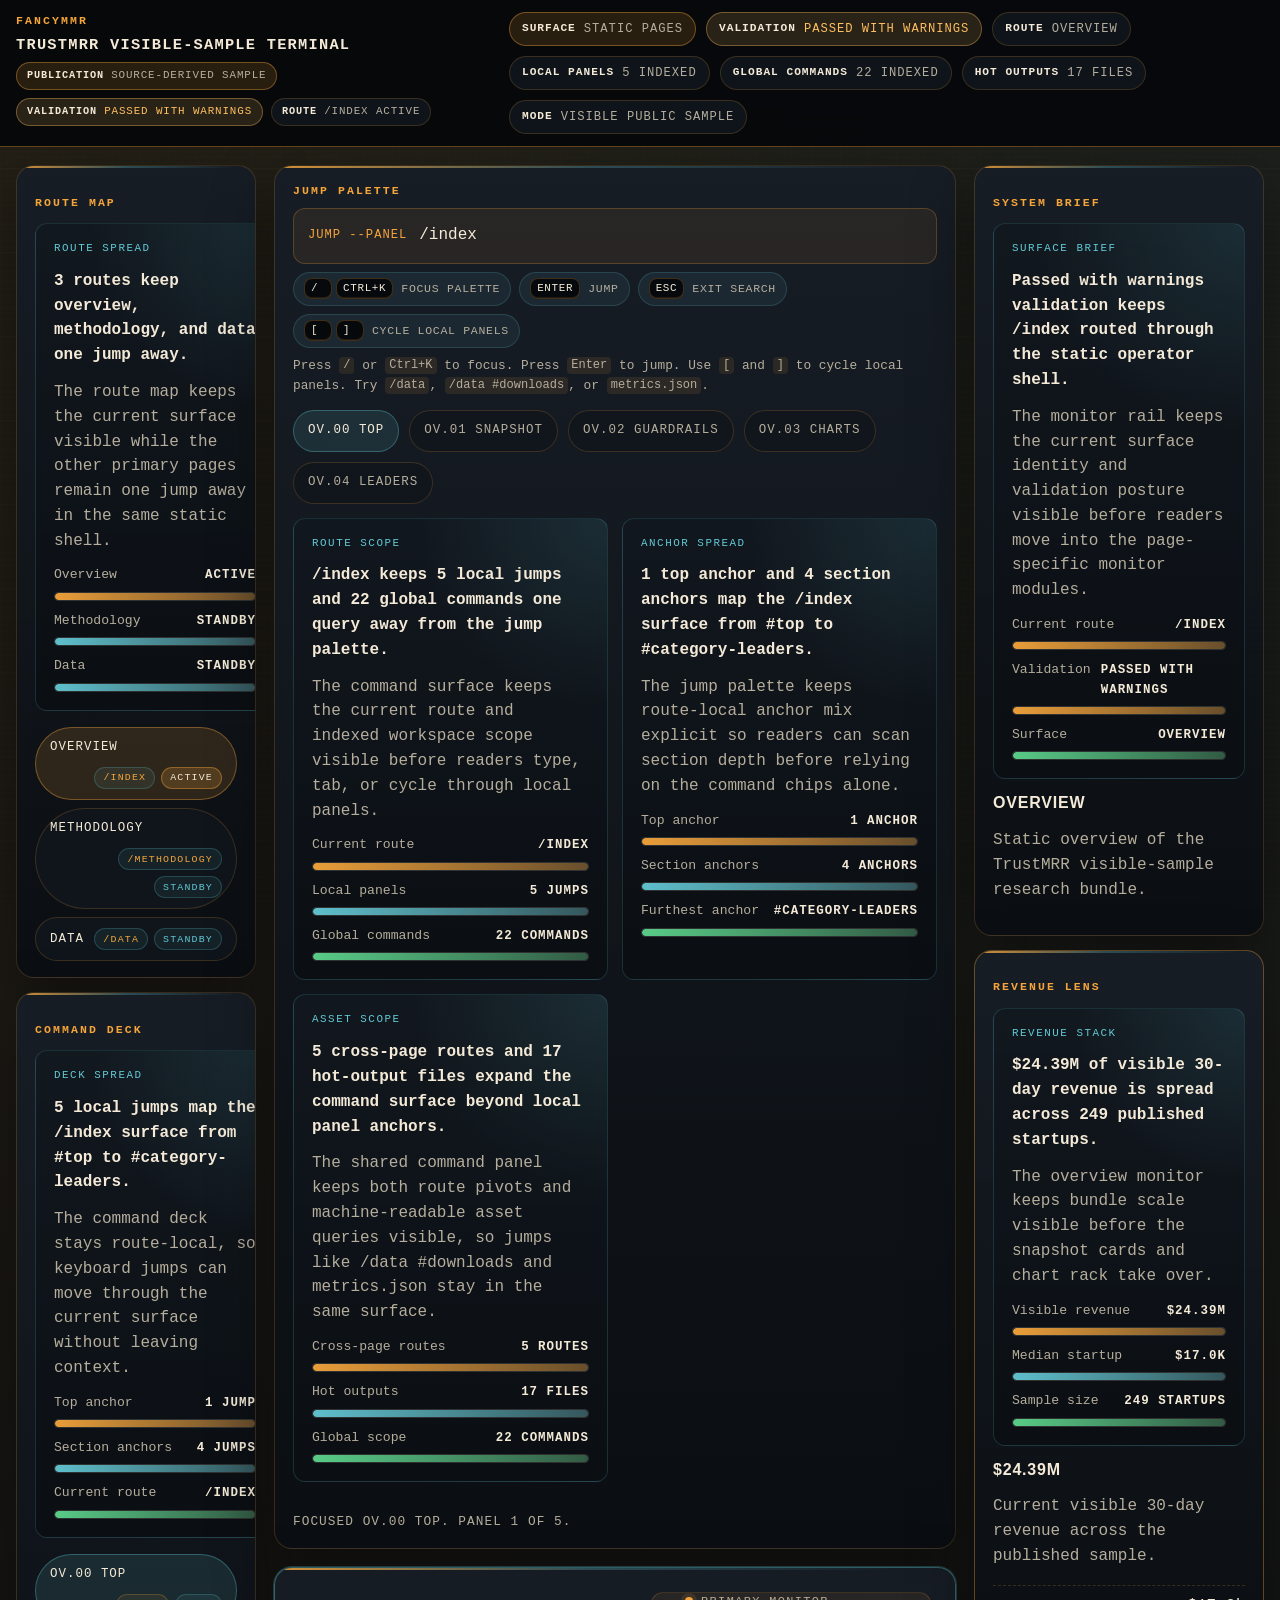
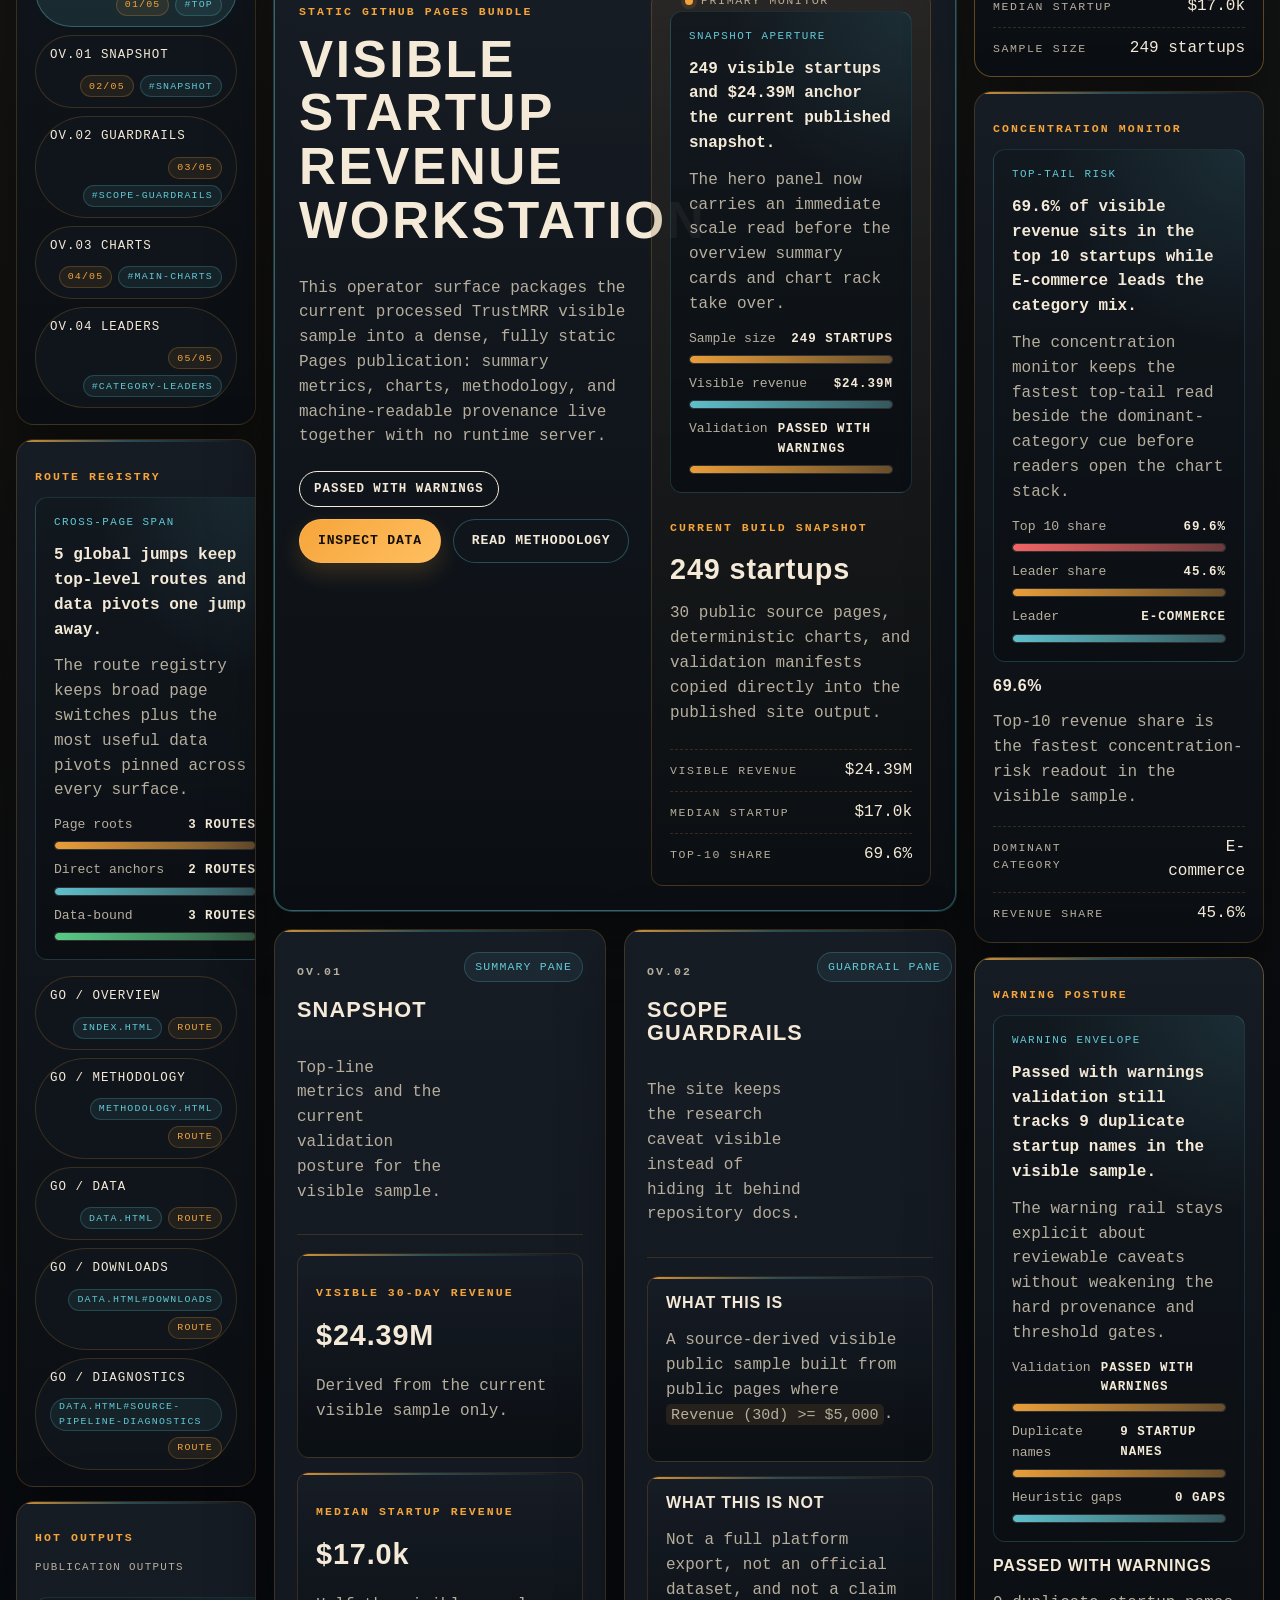
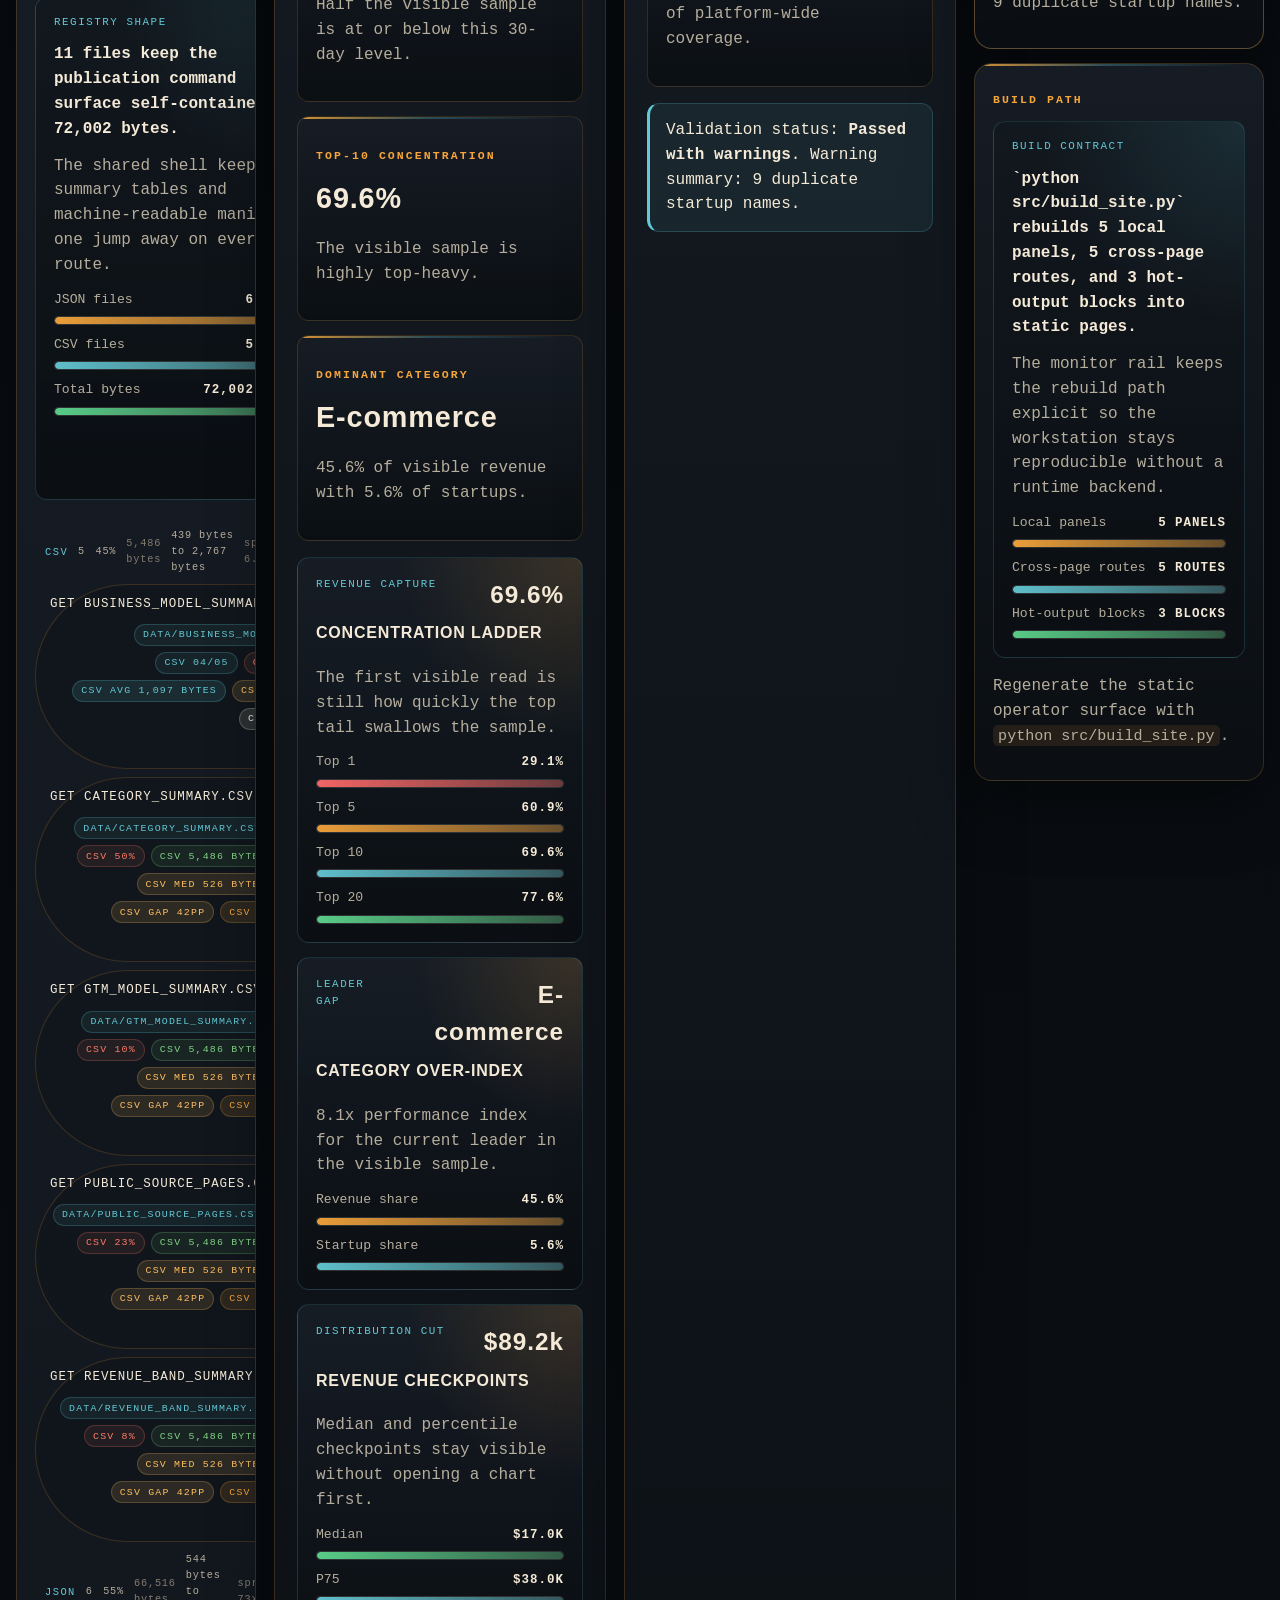
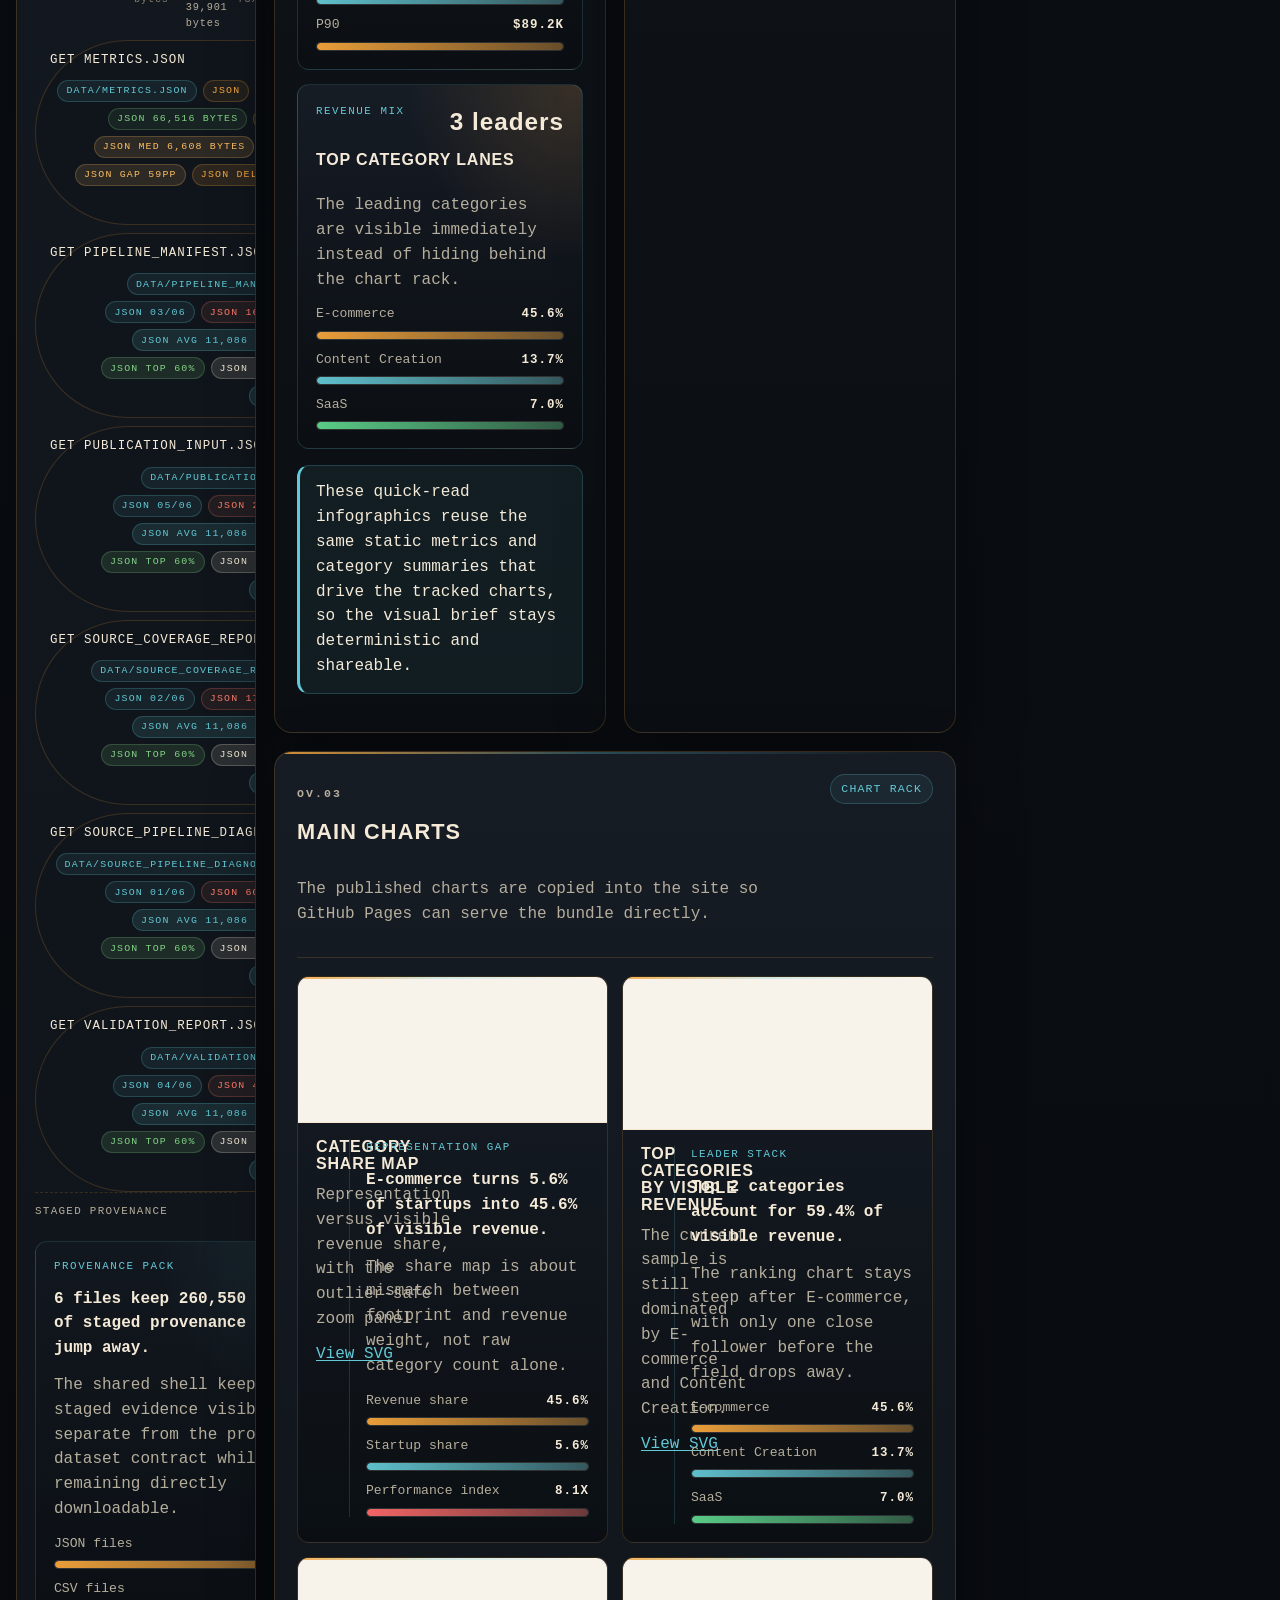
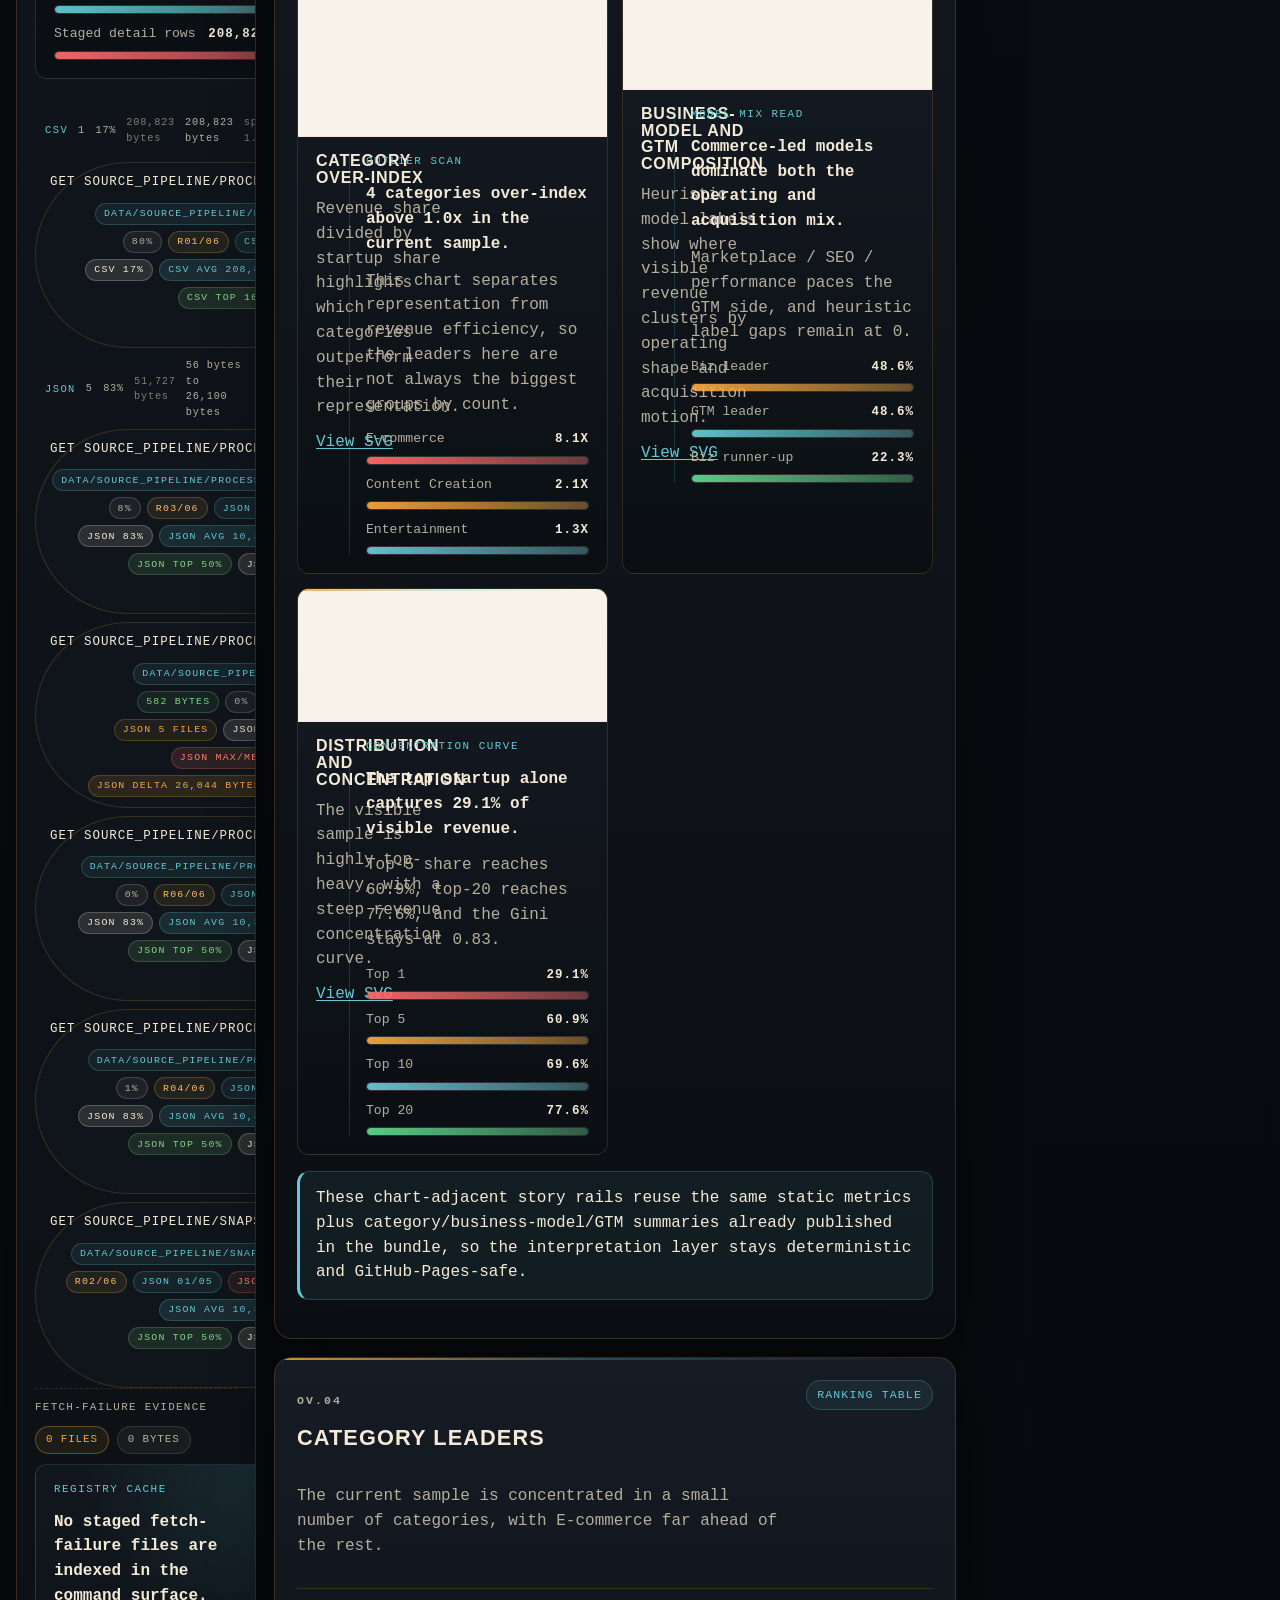
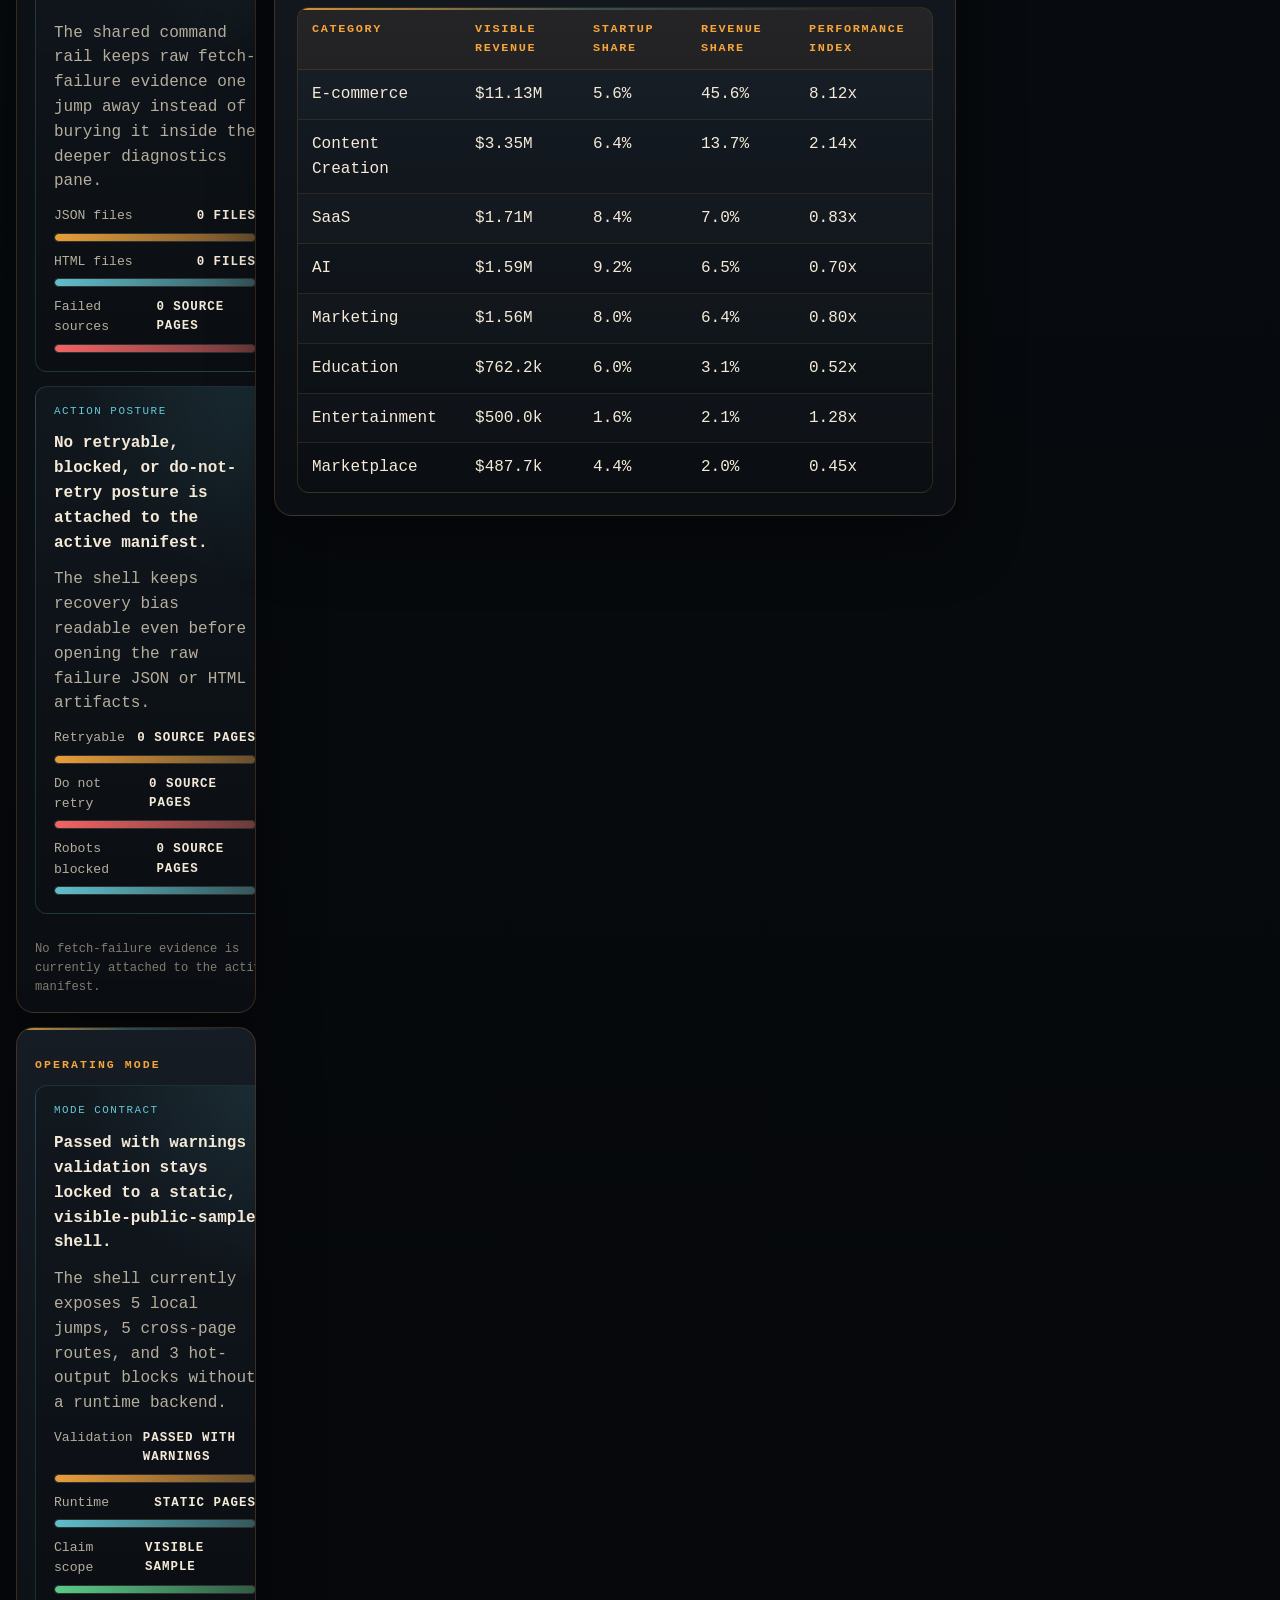
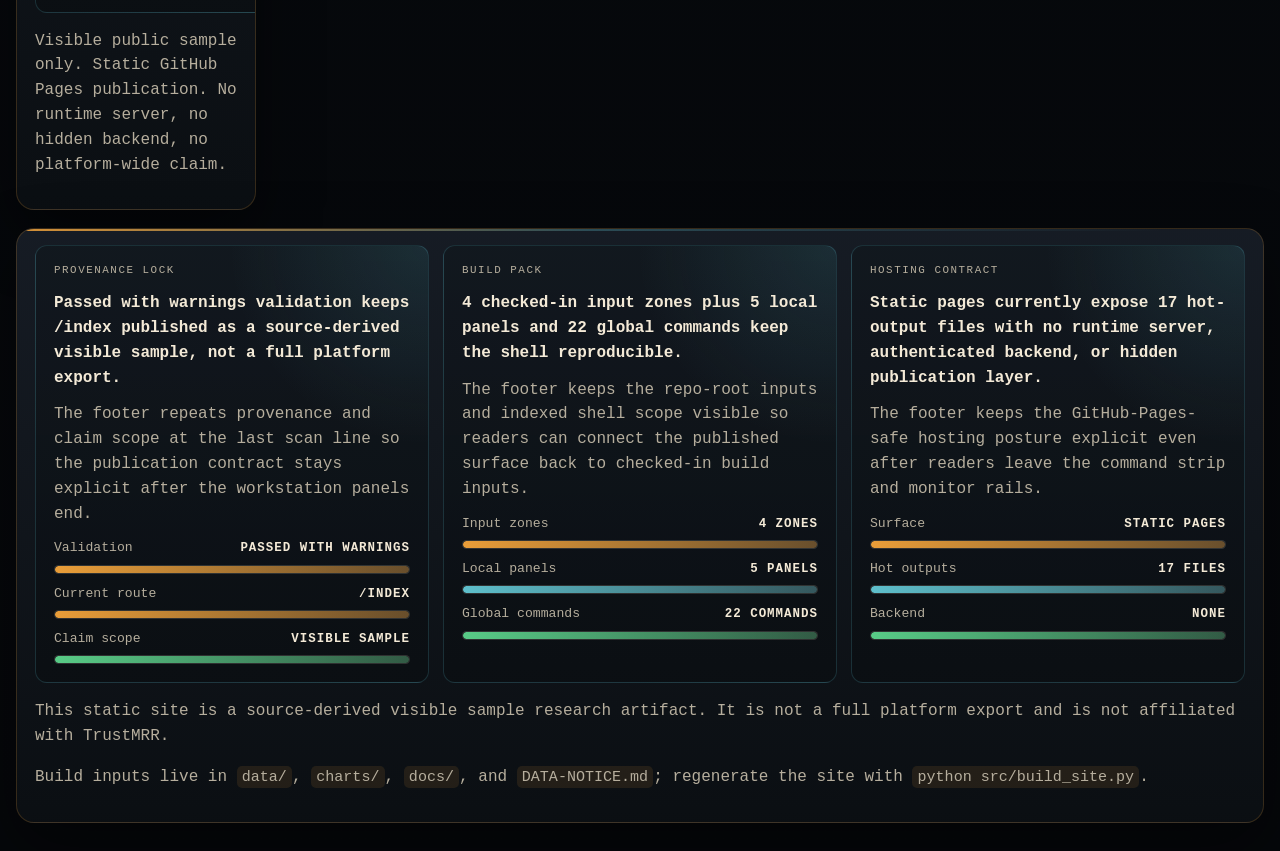
==== commit a4acf637: "Add hot-output format-spread-ratio badges" ====
--- a/site/index.html
+++ b/site/index.html
@@ -256,7 +256,7 @@
   </div>
 </aside>
 </div>
-  <nav class="rail-command-links" aria-label="Publication outputs"><div class="rail-command-divider"><span class="rail-command-divider-label">CSV</span><span class="rail-command-divider-count">5</span><span class="rail-command-divider-file-share">45%</span><span class="rail-command-divider-bytes">5,486 bytes</span><span class="rail-command-divider-range">439 bytes to 2,767 bytes</span><span class="rail-command-divider-spread">spread 6.3x</span><span class="rail-command-divider-delta">delta 2,328 bytes</span><span class="rail-command-divider-gap">gap 42pp</span><span class="rail-command-divider-top-share">top 50%</span><span class="rail-command-divider-smallest-share">min 8%</span><span class="rail-command-divider-median">med 526 bytes</span><span class="rail-command-divider-max-median">max/med 5.3x</span><span class="rail-command-divider-average">avg 1,097 bytes</span><span class="rail-command-divider-share">8%</span></div><a class="rail-command-link output-registry-link" href="data/business_model_summary.csv" data-command-label="GET business_model_summary.csv" data-command-target="data/business_model_summary.csv" data-command-kind="asset" data-command-query="business_model_summary.csv" data-command-terms="business_model_summary.csv data/business_model_summary.csv business_model_summary.csv Publication bundle artifact copied into the static site: data/business_model_summary.csv. csv download asset"><span class="output-registry-label">GET business_model_summary.csv</span><span class="output-registry-meta"><span class="output-registry-badge output-registry-badge-target">data/business_model_summary.csv</span><span class="output-registry-badge output-registry-badge-format">CSV</span><span class="output-registry-badge output-registry-badge-bytes">515 bytes</span><span class="output-registry-badge output-registry-badge-share">1%</span><span class="output-registry-badge output-registry-badge-rank">R10/11</span><span class="output-registry-badge output-registry-badge-format-rank">CSV 04/05</span><span class="output-registry-badge output-registry-badge-format-share">CSV 9%</span><span class="output-registry-badge output-registry-badge-format-total">CSV 5,486 bytes</span><span class="output-registry-badge output-registry-badge-format-count">CSV 5 files</span><span class="output-registry-badge output-registry-badge-format-file-share">CSV 45%</span><span class="output-registry-badge output-registry-badge-format-average-size">CSV avg 1,097 bytes</span><span class="output-registry-badge output-registry-badge-format-median-size">CSV med 526 bytes</span><span class="output-registry-badge output-registry-badge-format-max-median">CSV max/med 5.3x</span><span class="output-registry-badge output-registry-badge-format-top-share">CSV top 50%</span><span class="output-registry-badge output-registry-badge-format-smallest-share">CSV min 8%</span><span class="output-registry-badge output-registry-badge-format-share-gap">CSV gap 42pp</span><span class="output-registry-badge output-registry-badge-format-byte-delta">CSV delta 2,328 bytes</span><span class="output-registry-badge output-registry-badge-format-byte-range">CSV 439 bytes to 2,767 bytes</span></span></a><a class="rail-command-link output-registry-link" href="data/category_summary.csv" data-command-label="GET category_summary.csv" data-command-target="data/category_summary.csv" data-command-kind="asset" data-command-query="category_summary.csv" data-command-terms="category_summary.csv data/category_summary.csv category_summary.csv Publication bundle artifact copied into the static site: data/category_summary.csv. csv download asset"><span class="output-registry-label">GET category_summary.csv</span><span class="output-registry-meta"><span class="output-registry-badge output-registry-badge-target">data/category_summary.csv</span><span class="output-registry-badge output-registry-badge-format">CSV</span><span class="output-registry-badge output-registry-badge-bytes">2,767 bytes</span><span class="output-registry-badge output-registry-badge-share">4%</span><span class="output-registry-badge output-registry-badge-rank">R04/11</span><span class="output-registry-badge output-registry-badge-format-rank">CSV 01/05</span><span class="output-registry-badge output-registry-badge-format-share">CSV 50%</span><span class="output-registry-badge output-registry-badge-format-total">CSV 5,486 bytes</span><span class="output-registry-badge output-registry-badge-format-count">CSV 5 files</span><span class="output-registry-badge output-registry-badge-format-file-share">CSV 45%</span><span class="output-registry-badge output-registry-badge-format-average-size">CSV avg 1,097 bytes</span><span class="output-registry-badge output-registry-badge-format-median-size">CSV med 526 bytes</span><span class="output-registry-badge output-registry-badge-format-max-median">CSV max/med 5.3x</span><span class="output-registry-badge output-registry-badge-format-top-share">CSV top 50%</span><span class="output-registry-badge output-registry-badge-format-smallest-share">CSV min 8%</span><span class="output-registry-badge output-registry-badge-format-share-gap">CSV gap 42pp</span><span class="output-registry-badge output-registry-badge-format-byte-delta">CSV delta 2,328 bytes</span><span class="output-registry-badge output-registry-badge-format-byte-range">CSV 439 bytes to 2,767 bytes</span></span></a><a class="rail-command-link output-registry-link" href="data/gtm_model_summary.csv" data-command-label="GET gtm_model_summary.csv" data-command-target="data/gtm_model_summary.csv" data-command-kind="asset" data-command-query="gtm_model_summary.csv" data-command-terms="gtm_model_summary.csv data/gtm_model_summary.csv gtm_model_summary.csv Publication bundle artifact copied into the static site: data/gtm_model_summary.csv. csv download asset"><span class="output-registry-label">GET gtm_model_summary.csv</span><span class="output-registry-meta"><span class="output-registry-badge output-registry-badge-target">data/gtm_model_summary.csv</span><span class="output-registry-badge output-registry-badge-format">CSV</span><span class="output-registry-badge output-registry-badge-bytes">526 bytes</span><span class="output-registry-badge output-registry-badge-share">1%</span><span class="output-registry-badge output-registry-badge-rank">R09/11</span><span class="output-registry-badge output-registry-badge-format-rank">CSV 03/05</span><span class="output-registry-badge output-registry-badge-format-share">CSV 10%</span><span class="output-registry-badge output-registry-badge-format-total">CSV 5,486 bytes</span><span class="output-registry-badge output-registry-badge-format-count">CSV 5 files</span><span class="output-registry-badge output-registry-badge-format-file-share">CSV 45%</span><span class="output-registry-badge output-registry-badge-format-average-size">CSV avg 1,097 bytes</span><span class="output-registry-badge output-registry-badge-format-median-size">CSV med 526 bytes</span><span class="output-registry-badge output-registry-badge-format-max-median">CSV max/med 5.3x</span><span class="output-registry-badge output-registry-badge-format-top-share">CSV top 50%</span><span class="output-registry-badge output-registry-badge-format-smallest-share">CSV min 8%</span><span class="output-registry-badge output-registry-badge-format-share-gap">CSV gap 42pp</span><span class="output-registry-badge output-registry-badge-format-byte-delta">CSV delta 2,328 bytes</span><span class="output-registry-badge output-registry-badge-format-byte-range">CSV 439 bytes to 2,767 bytes</span></span></a><a class="rail-command-link output-registry-link" href="data/public_source_pages.csv" data-command-label="GET public_source_pages.csv" data-command-target="data/public_source_pages.csv" data-command-kind="asset" data-command-query="public_source_pages.csv" data-command-terms="public_source_pages.csv data/public_source_pages.csv public_source_pages.csv Publication bundle artifact copied into the static site: data/public_source_pages.csv. csv download asset"><span class="output-registry-label">GET public_source_pages.csv</span><span class="output-registry-meta"><span class="output-registry-badge output-registry-badge-target">data/public_source_pages.csv</span><span class="output-registry-badge output-registry-badge-format">CSV</span><span class="output-registry-badge output-registry-badge-bytes">1,239 bytes</span><span class="output-registry-badge output-registry-badge-share">2%</span><span class="output-registry-badge output-registry-badge-rank">R07/11</span><span class="output-registry-badge output-registry-badge-format-rank">CSV 02/05</span><span class="output-registry-badge output-registry-badge-format-share">CSV 23%</span><span class="output-registry-badge output-registry-badge-format-total">CSV 5,486 bytes</span><span class="output-registry-badge output-registry-badge-format-count">CSV 5 files</span><span class="output-registry-badge output-registry-badge-format-file-share">CSV 45%</span><span class="output-registry-badge output-registry-badge-format-average-size">CSV avg 1,097 bytes</span><span class="output-registry-badge output-registry-badge-format-median-size">CSV med 526 bytes</span><span class="output-registry-badge output-registry-badge-format-max-median">CSV max/med 5.3x</span><span class="output-registry-badge output-registry-badge-format-top-share">CSV top 50%</span><span class="output-registry-badge output-registry-badge-format-smallest-share">CSV min 8%</span><span class="output-registry-badge output-registry-badge-format-share-gap">CSV gap 42pp</span><span class="output-registry-badge output-registry-badge-format-byte-delta">CSV delta 2,328 bytes</span><span class="output-registry-badge output-registry-badge-format-byte-range">CSV 439 bytes to 2,767 bytes</span></span></a><a class="rail-command-link output-registry-link" href="data/revenue_band_summary.csv" data-command-label="GET revenue_band_summary.csv" data-command-target="data/revenue_band_summary.csv" data-command-kind="asset" data-command-query="revenue_band_summary.csv" data-command-terms="revenue_band_summary.csv data/revenue_band_summary.csv revenue_band_summary.csv Publication bundle artifact copied into the static site: data/revenue_band_summary.csv. csv download asset"><span class="output-registry-label">GET revenue_band_summary.csv</span><span class="output-registry-meta"><span class="output-registry-badge output-registry-badge-target">data/revenue_band_summary.csv</span><span class="output-registry-badge output-registry-badge-format">CSV</span><span class="output-registry-badge output-registry-badge-bytes">439 bytes</span><span class="output-registry-badge output-registry-badge-share">1%</span><span class="output-registry-badge output-registry-badge-rank">R11/11</span><span class="output-registry-badge output-registry-badge-format-rank">CSV 05/05</span><span class="output-registry-badge output-registry-badge-format-share">CSV 8%</span><span class="output-registry-badge output-registry-badge-format-total">CSV 5,486 bytes</span><span class="output-registry-badge output-registry-badge-format-count">CSV 5 files</span><span class="output-registry-badge output-registry-badge-format-file-share">CSV 45%</span><span class="output-registry-badge output-registry-badge-format-average-size">CSV avg 1,097 bytes</span><span class="output-registry-badge output-registry-badge-format-median-size">CSV med 526 bytes</span><span class="output-registry-badge output-registry-badge-format-max-median">CSV max/med 5.3x</span><span class="output-registry-badge output-registry-badge-format-top-share">CSV top 50%</span><span class="output-registry-badge output-registry-badge-format-smallest-share">CSV min 8%</span><span class="output-registry-badge output-registry-badge-format-share-gap">CSV gap 42pp</span><span class="output-registry-badge output-registry-badge-format-byte-delta">CSV delta 2,328 bytes</span><span class="output-registry-badge output-registry-badge-format-byte-range">CSV 439 bytes to 2,767 bytes</span></span></a><div class="rail-command-divider"><span class="rail-command-divider-label">JSON</span><span class="rail-command-divider-count">6</span><span class="rail-command-divider-file-share">55%</span><span class="rail-command-divider-bytes">66,516 bytes</span><span class="rail-command-divider-range">544 bytes to 39,901 bytes</span><span class="rail-command-divider-spread">spread 73x</span><span class="rail-command-divider-delta">delta 39,357 bytes</span><span class="rail-command-divider-gap">gap 59pp</span><span class="rail-command-divider-top-share">top 60%</span><span class="rail-command-divider-smallest-share">min 1%</span><span class="rail-command-divider-median">med 6,608 bytes</span><span class="rail-command-divider-max-median">max/med 6.0x</span><span class="rail-command-divider-average">avg 11,086 bytes</span><span class="rail-command-divider-share">92%</span></div><a class="rail-command-link output-registry-link" href="data/metrics.json" data-command-label="GET metrics.json" data-command-target="data/metrics.json" data-command-kind="asset" data-command-query="metrics.json" data-command-terms="metrics.json data/metrics.json metrics.json Publication bundle artifact copied into the static site: data/metrics.json. json download asset"><span class="output-registry-label">GET metrics.json</span><span class="output-registry-meta"><span class="output-registry-badge output-registry-badge-target">data/metrics.json</span><span class="output-registry-badge output-registry-badge-format">JSON</span><span class="output-registry-badge output-registry-badge-bytes">544 bytes</span><span class="output-registry-badge output-registry-badge-share">1%</span><span class="output-registry-badge output-registry-badge-rank">R08/11</span><span class="output-registry-badge output-registry-badge-format-rank">JSON 06/06</span><span class="output-registry-badge output-registry-badge-format-share">JSON 1%</span><span class="output-registry-badge output-registry-badge-format-total">JSON 66,516 bytes</span><span class="output-registry-badge output-registry-badge-format-count">JSON 6 files</span><span class="output-registry-badge output-registry-badge-format-file-share">JSON 55%</span><span class="output-registry-badge output-registry-badge-format-average-size">JSON avg 11,086 bytes</span><span class="output-registry-badge output-registry-badge-format-median-size">JSON med 6,608 bytes</span><span class="output-registry-badge output-registry-badge-format-max-median">JSON max/med 6.0x</span><span class="output-registry-badge output-registry-badge-format-top-share">JSON top 60%</span><span class="output-registry-badge output-registry-badge-format-smallest-share">JSON min 1%</span><span class="output-registry-badge output-registry-badge-format-share-gap">JSON gap 59pp</span><span class="output-registry-badge output-registry-badge-format-byte-delta">JSON delta 39,357 bytes</span><span class="output-registry-badge output-registry-badge-format-byte-range">JSON 544 bytes to 39,901 bytes</span></span></a><a class="rail-command-link output-registry-link" href="data/pipeline_manifest.json" data-command-label="GET pipeline_manifest.json" data-command-target="data/pipeline_manifest.json" data-command-kind="asset" data-command-query="pipeline_manifest.json" data-command-terms="pipeline_manifest.json data/pipeline_manifest.json pipeline_manifest.json Active pipeline manifest for the current static publication bundle. json download asset"><span class="output-registry-label">GET pipeline_manifest.json</span><span class="output-registry-meta"><span class="output-registry-badge output-registry-badge-target">data/pipeline_manifest.json</span><span class="output-registry-badge output-registry-badge-format">JSON</span><span class="output-registry-badge output-registry-badge-bytes">10,692 bytes</span><span class="output-registry-badge output-registry-badge-share">15%</span><span class="output-registry-badge output-registry-badge-rank">R03/11</span><span class="output-registry-badge output-registry-badge-format-rank">JSON 03/06</span><span class="output-registry-badge output-registry-badge-format-share">JSON 16%</span><span class="output-registry-badge output-registry-badge-format-total">JSON 66,516 bytes</span><span class="output-registry-badge output-registry-badge-format-count">JSON 6 files</span><span class="output-registry-badge output-registry-badge-format-file-share">JSON 55%</span><span class="output-registry-badge output-registry-badge-format-average-size">JSON avg 11,086 bytes</span><span class="output-registry-badge output-registry-badge-format-median-size">JSON med 6,608 bytes</span><span class="output-registry-badge output-registry-badge-format-max-median">JSON max/med 6.0x</span><span class="output-registry-badge output-registry-badge-format-top-share">JSON top 60%</span><span class="output-registry-badge output-registry-badge-format-smallest-share">JSON min 1%</span><span class="output-registry-badge output-registry-badge-format-share-gap">JSON gap 59pp</span><span class="output-registry-badge output-registry-badge-format-byte-delta">JSON delta 39,357 bytes</span><span class="output-registry-badge output-registry-badge-format-byte-range">JSON 544 bytes to 39,901 bytes</span></span></a><a class="rail-command-link output-registry-link" href="data/publication_input.json" data-command-label="GET publication_input.json" data-command-target="data/publication_input.json" data-command-kind="asset" data-command-query="publication_input.json" data-command-terms="publication_input.json data/publication_input.json publication_input.json Publication bundle artifact copied into the static site: data/publication_input.json. json download asset"><span class="output-registry-label">GET publication_input.json</span><span class="output-registry-meta"><span class="output-registry-badge output-registry-badge-target">data/publication_input.json</span><span class="output-registry-badge output-registry-badge-format">JSON</span><span class="output-registry-badge output-registry-badge-bytes">1,346 bytes</span><span class="output-registry-badge output-registry-badge-share">2%</span><span class="output-registry-badge output-registry-badge-rank">R06/11</span><span class="output-registry-badge output-registry-badge-format-rank">JSON 05/06</span><span class="output-registry-badge output-registry-badge-format-share">JSON 2%</span><span class="output-registry-badge output-registry-badge-format-total">JSON 66,516 bytes</span><span class="output-registry-badge output-registry-badge-format-count">JSON 6 files</span><span class="output-registry-badge output-registry-badge-format-file-share">JSON 55%</span><span class="output-registry-badge output-registry-badge-format-average-size">JSON avg 11,086 bytes</span><span class="output-registry-badge output-registry-badge-format-median-size">JSON med 6,608 bytes</span><span class="output-registry-badge output-registry-badge-format-max-median">JSON max/med 6.0x</span><span class="output-registry-badge output-registry-badge-format-top-share">JSON top 60%</span><span class="output-registry-badge output-registry-badge-format-smallest-share">JSON min 1%</span><span class="output-registry-badge output-registry-badge-format-share-gap">JSON gap 59pp</span><span class="output-registry-badge output-registry-badge-format-byte-delta">JSON delta 39,357 bytes</span><span class="output-registry-badge output-registry-badge-format-byte-range">JSON 544 bytes to 39,901 bytes</span></span></a><a class="rail-command-link output-registry-link" href="data/source_coverage_report.json" data-command-label="GET source_coverage_report.json" data-command-target="data/source_coverage_report.json" data-command-kind="asset" data-command-query="source_coverage_report.json" data-command-terms="source_coverage_report.json data/source_coverage_report.json source_coverage_report.json Publication bundle artifact copied into the static site: data/source_coverage_report.json. json download asset"><span class="output-registry-label">GET source_coverage_report.json</span><span class="output-registry-meta"><span class="output-registry-badge output-registry-badge-target">data/source_coverage_report.json</span><span class="output-registry-badge output-registry-badge-format">JSON</span><span class="output-registry-badge output-registry-badge-bytes">11,509 bytes</span><span class="output-registry-badge output-registry-badge-share">16%</span><span class="output-registry-badge output-registry-badge-rank">R02/11</span><span class="output-registry-badge output-registry-badge-format-rank">JSON 02/06</span><span class="output-registry-badge output-registry-badge-format-share">JSON 17%</span><span class="output-registry-badge output-registry-badge-format-total">JSON 66,516 bytes</span><span class="output-registry-badge output-registry-badge-format-count">JSON 6 files</span><span class="output-registry-badge output-registry-badge-format-file-share">JSON 55%</span><span class="output-registry-badge output-registry-badge-format-average-size">JSON avg 11,086 bytes</span><span class="output-registry-badge output-registry-badge-format-median-size">JSON med 6,608 bytes</span><span class="output-registry-badge output-registry-badge-format-max-median">JSON max/med 6.0x</span><span class="output-registry-badge output-registry-badge-format-top-share">JSON top 60%</span><span class="output-registry-badge output-registry-badge-format-smallest-share">JSON min 1%</span><span class="output-registry-badge output-registry-badge-format-share-gap">JSON gap 59pp</span><span class="output-registry-badge output-registry-badge-format-byte-delta">JSON delta 39,357 bytes</span><span class="output-registry-badge output-registry-badge-format-byte-range">JSON 544 bytes to 39,901 bytes</span></span></a><a class="rail-command-link output-registry-link" href="data/source_pipeline_diagnostics.json" data-command-label="GET source_pipeline_diagnostics.json" data-command-target="data/source_pipeline_diagnostics.json" data-command-kind="asset" data-command-query="source_pipeline_diagnostics.json" data-command-terms="source_pipeline_diagnostics.json data/source_pipeline_diagnostics.json source_pipeline_diagnostics.json Publication bundle artifact copied into the static site: data/source_pipeline_diagnostics.json. json download asset"><span class="output-registry-label">GET source_pipeline_diagnostics.json</span><span class="output-registry-meta"><span class="output-registry-badge output-registry-badge-target">data/source_pipeline_diagnostics.json</span><span class="output-registry-badge output-registry-badge-format">JSON</span><span class="output-registry-badge output-registry-badge-bytes">39,901 bytes</span><span class="output-registry-badge output-registry-badge-share">55%</span><span class="output-registry-badge output-registry-badge-rank">R01/11</span><span class="output-registry-badge output-registry-badge-format-rank">JSON 01/06</span><span class="output-registry-badge output-registry-badge-format-share">JSON 60%</span><span class="output-registry-badge output-registry-badge-format-total">JSON 66,516 bytes</span><span class="output-registry-badge output-registry-badge-format-count">JSON 6 files</span><span class="output-registry-badge output-registry-badge-format-file-share">JSON 55%</span><span class="output-registry-badge output-registry-badge-format-average-size">JSON avg 11,086 bytes</span><span class="output-registry-badge output-registry-badge-format-median-size">JSON med 6,608 bytes</span><span class="output-registry-badge output-registry-badge-format-max-median">JSON max/med 6.0x</span><span class="output-registry-badge output-registry-badge-format-top-share">JSON top 60%</span><span class="output-registry-badge output-registry-badge-format-smallest-share">JSON min 1%</span><span class="output-registry-badge output-registry-badge-format-share-gap">JSON gap 59pp</span><span class="output-registry-badge output-registry-badge-format-byte-delta">JSON delta 39,357 bytes</span><span class="output-registry-badge output-registry-badge-format-byte-range">JSON 544 bytes to 39,901 bytes</span></span></a><a class="rail-command-link output-registry-link" href="data/validation_report.json" data-command-label="GET validation_report.json" data-command-target="data/validation_report.json" data-command-kind="asset" data-command-query="validation_report.json" data-command-terms="validation_report.json data/validation_report.json validation_report.json Publication bundle artifact copied into the static site: data/validation_report.json. json download asset"><span class="output-registry-label">GET validation_report.json</span><span class="output-registry-meta"><span class="output-registry-badge output-registry-badge-target">data/validation_report.json</span><span class="output-registry-badge output-registry-badge-format">JSON</span><span class="output-registry-badge output-registry-badge-bytes">2,524 bytes</span><span class="output-registry-badge output-registry-badge-share">4%</span><span class="output-registry-badge output-registry-badge-rank">R05/11</span><span class="output-registry-badge output-registry-badge-format-rank">JSON 04/06</span><span class="output-registry-badge output-registry-badge-format-share">JSON 4%</span><span class="output-registry-badge output-registry-badge-format-total">JSON 66,516 bytes</span><span class="output-registry-badge output-registry-badge-format-count">JSON 6 files</span><span class="output-registry-badge output-registry-badge-format-file-share">JSON 55%</span><span class="output-registry-badge output-registry-badge-format-average-size">JSON avg 11,086 bytes</span><span class="output-registry-badge output-registry-badge-format-median-size">JSON med 6,608 bytes</span><span class="output-registry-badge output-registry-badge-format-max-median">JSON max/med 6.0x</span><span class="output-registry-badge output-registry-badge-format-top-share">JSON top 60%</span><span class="output-registry-badge output-registry-badge-format-smallest-share">JSON min 1%</span><span class="output-registry-badge output-registry-badge-format-share-gap">JSON gap 59pp</span><span class="output-registry-badge output-registry-badge-format-byte-delta">JSON delta 39,357 bytes</span><span class="output-registry-badge output-registry-badge-format-byte-range">JSON 544 bytes to 39,901 bytes</span></span></a></nav>
+  <nav class="rail-command-links" aria-label="Publication outputs"><div class="rail-command-divider"><span class="rail-command-divider-label">CSV</span><span class="rail-command-divider-count">5</span><span class="rail-command-divider-file-share">45%</span><span class="rail-command-divider-bytes">5,486 bytes</span><span class="rail-command-divider-range">439 bytes to 2,767 bytes</span><span class="rail-command-divider-spread">spread 6.3x</span><span class="rail-command-divider-delta">delta 2,328 bytes</span><span class="rail-command-divider-gap">gap 42pp</span><span class="rail-command-divider-top-share">top 50%</span><span class="rail-command-divider-smallest-share">min 8%</span><span class="rail-command-divider-median">med 526 bytes</span><span class="rail-command-divider-max-median">max/med 5.3x</span><span class="rail-command-divider-average">avg 1,097 bytes</span><span class="rail-command-divider-share">8%</span></div><a class="rail-command-link output-registry-link" href="data/business_model_summary.csv" data-command-label="GET business_model_summary.csv" data-command-target="data/business_model_summary.csv" data-command-kind="asset" data-command-query="business_model_summary.csv" data-command-terms="business_model_summary.csv data/business_model_summary.csv business_model_summary.csv Publication bundle artifact copied into the static site: data/business_model_summary.csv. csv download asset"><span class="output-registry-label">GET business_model_summary.csv</span><span class="output-registry-meta"><span class="output-registry-badge output-registry-badge-target">data/business_model_summary.csv</span><span class="output-registry-badge output-registry-badge-format">CSV</span><span class="output-registry-badge output-registry-badge-bytes">515 bytes</span><span class="output-registry-badge output-registry-badge-share">1%</span><span class="output-registry-badge output-registry-badge-rank">R10/11</span><span class="output-registry-badge output-registry-badge-format-rank">CSV 04/05</span><span class="output-registry-badge output-registry-badge-format-share">CSV 9%</span><span class="output-registry-badge output-registry-badge-format-total">CSV 5,486 bytes</span><span class="output-registry-badge output-registry-badge-format-count">CSV 5 files</span><span class="output-registry-badge output-registry-badge-format-file-share">CSV 45%</span><span class="output-registry-badge output-registry-badge-format-average-size">CSV avg 1,097 bytes</span><span class="output-registry-badge output-registry-badge-format-median-size">CSV med 526 bytes</span><span class="output-registry-badge output-registry-badge-format-max-median">CSV max/med 5.3x</span><span class="output-registry-badge output-registry-badge-format-top-share">CSV top 50%</span><span class="output-registry-badge output-registry-badge-format-smallest-share">CSV min 8%</span><span class="output-registry-badge output-registry-badge-format-share-gap">CSV gap 42pp</span><span class="output-registry-badge output-registry-badge-format-byte-delta">CSV delta 2,328 bytes</span><span class="output-registry-badge output-registry-badge-format-byte-range">CSV 439 bytes to 2,767 bytes</span><span class="output-registry-badge output-registry-badge-format-spread-ratio">CSV spread 6.3x</span></span></a><a class="rail-command-link output-registry-link" href="data/category_summary.csv" data-command-label="GET category_summary.csv" data-command-target="data/category_summary.csv" data-command-kind="asset" data-command-query="category_summary.csv" data-command-terms="category_summary.csv data/category_summary.csv category_summary.csv Publication bundle artifact copied into the static site: data/category_summary.csv. csv download asset"><span class="output-registry-label">GET category_summary.csv</span><span class="output-registry-meta"><span class="output-registry-badge output-registry-badge-target">data/category_summary.csv</span><span class="output-registry-badge output-registry-badge-format">CSV</span><span class="output-registry-badge output-registry-badge-bytes">2,767 bytes</span><span class="output-registry-badge output-registry-badge-share">4%</span><span class="output-registry-badge output-registry-badge-rank">R04/11</span><span class="output-registry-badge output-registry-badge-format-rank">CSV 01/05</span><span class="output-registry-badge output-registry-badge-format-share">CSV 50%</span><span class="output-registry-badge output-registry-badge-format-total">CSV 5,486 bytes</span><span class="output-registry-badge output-registry-badge-format-count">CSV 5 files</span><span class="output-registry-badge output-registry-badge-format-file-share">CSV 45%</span><span class="output-registry-badge output-registry-badge-format-average-size">CSV avg 1,097 bytes</span><span class="output-registry-badge output-registry-badge-format-median-size">CSV med 526 bytes</span><span class="output-registry-badge output-registry-badge-format-max-median">CSV max/med 5.3x</span><span class="output-registry-badge output-registry-badge-format-top-share">CSV top 50%</span><span class="output-registry-badge output-registry-badge-format-smallest-share">CSV min 8%</span><span class="output-registry-badge output-registry-badge-format-share-gap">CSV gap 42pp</span><span class="output-registry-badge output-registry-badge-format-byte-delta">CSV delta 2,328 bytes</span><span class="output-registry-badge output-registry-badge-format-byte-range">CSV 439 bytes to 2,767 bytes</span><span class="output-registry-badge output-registry-badge-format-spread-ratio">CSV spread 6.3x</span></span></a><a class="rail-command-link output-registry-link" href="data/gtm_model_summary.csv" data-command-label="GET gtm_model_summary.csv" data-command-target="data/gtm_model_summary.csv" data-command-kind="asset" data-command-query="gtm_model_summary.csv" data-command-terms="gtm_model_summary.csv data/gtm_model_summary.csv gtm_model_summary.csv Publication bundle artifact copied into the static site: data/gtm_model_summary.csv. csv download asset"><span class="output-registry-label">GET gtm_model_summary.csv</span><span class="output-registry-meta"><span class="output-registry-badge output-registry-badge-target">data/gtm_model_summary.csv</span><span class="output-registry-badge output-registry-badge-format">CSV</span><span class="output-registry-badge output-registry-badge-bytes">526 bytes</span><span class="output-registry-badge output-registry-badge-share">1%</span><span class="output-registry-badge output-registry-badge-rank">R09/11</span><span class="output-registry-badge output-registry-badge-format-rank">CSV 03/05</span><span class="output-registry-badge output-registry-badge-format-share">CSV 10%</span><span class="output-registry-badge output-registry-badge-format-total">CSV 5,486 bytes</span><span class="output-registry-badge output-registry-badge-format-count">CSV 5 files</span><span class="output-registry-badge output-registry-badge-format-file-share">CSV 45%</span><span class="output-registry-badge output-registry-badge-format-average-size">CSV avg 1,097 bytes</span><span class="output-registry-badge output-registry-badge-format-median-size">CSV med 526 bytes</span><span class="output-registry-badge output-registry-badge-format-max-median">CSV max/med 5.3x</span><span class="output-registry-badge output-registry-badge-format-top-share">CSV top 50%</span><span class="output-registry-badge output-registry-badge-format-smallest-share">CSV min 8%</span><span class="output-registry-badge output-registry-badge-format-share-gap">CSV gap 42pp</span><span class="output-registry-badge output-registry-badge-format-byte-delta">CSV delta 2,328 bytes</span><span class="output-registry-badge output-registry-badge-format-byte-range">CSV 439 bytes to 2,767 bytes</span><span class="output-registry-badge output-registry-badge-format-spread-ratio">CSV spread 6.3x</span></span></a><a class="rail-command-link output-registry-link" href="data/public_source_pages.csv" data-command-label="GET public_source_pages.csv" data-command-target="data/public_source_pages.csv" data-command-kind="asset" data-command-query="public_source_pages.csv" data-command-terms="public_source_pages.csv data/public_source_pages.csv public_source_pages.csv Publication bundle artifact copied into the static site: data/public_source_pages.csv. csv download asset"><span class="output-registry-label">GET public_source_pages.csv</span><span class="output-registry-meta"><span class="output-registry-badge output-registry-badge-target">data/public_source_pages.csv</span><span class="output-registry-badge output-registry-badge-format">CSV</span><span class="output-registry-badge output-registry-badge-bytes">1,239 bytes</span><span class="output-registry-badge output-registry-badge-share">2%</span><span class="output-registry-badge output-registry-badge-rank">R07/11</span><span class="output-registry-badge output-registry-badge-format-rank">CSV 02/05</span><span class="output-registry-badge output-registry-badge-format-share">CSV 23%</span><span class="output-registry-badge output-registry-badge-format-total">CSV 5,486 bytes</span><span class="output-registry-badge output-registry-badge-format-count">CSV 5 files</span><span class="output-registry-badge output-registry-badge-format-file-share">CSV 45%</span><span class="output-registry-badge output-registry-badge-format-average-size">CSV avg 1,097 bytes</span><span class="output-registry-badge output-registry-badge-format-median-size">CSV med 526 bytes</span><span class="output-registry-badge output-registry-badge-format-max-median">CSV max/med 5.3x</span><span class="output-registry-badge output-registry-badge-format-top-share">CSV top 50%</span><span class="output-registry-badge output-registry-badge-format-smallest-share">CSV min 8%</span><span class="output-registry-badge output-registry-badge-format-share-gap">CSV gap 42pp</span><span class="output-registry-badge output-registry-badge-format-byte-delta">CSV delta 2,328 bytes</span><span class="output-registry-badge output-registry-badge-format-byte-range">CSV 439 bytes to 2,767 bytes</span><span class="output-registry-badge output-registry-badge-format-spread-ratio">CSV spread 6.3x</span></span></a><a class="rail-command-link output-registry-link" href="data/revenue_band_summary.csv" data-command-label="GET revenue_band_summary.csv" data-command-target="data/revenue_band_summary.csv" data-command-kind="asset" data-command-query="revenue_band_summary.csv" data-command-terms="revenue_band_summary.csv data/revenue_band_summary.csv revenue_band_summary.csv Publication bundle artifact copied into the static site: data/revenue_band_summary.csv. csv download asset"><span class="output-registry-label">GET revenue_band_summary.csv</span><span class="output-registry-meta"><span class="output-registry-badge output-registry-badge-target">data/revenue_band_summary.csv</span><span class="output-registry-badge output-registry-badge-format">CSV</span><span class="output-registry-badge output-registry-badge-bytes">439 bytes</span><span class="output-registry-badge output-registry-badge-share">1%</span><span class="output-registry-badge output-registry-badge-rank">R11/11</span><span class="output-registry-badge output-registry-badge-format-rank">CSV 05/05</span><span class="output-registry-badge output-registry-badge-format-share">CSV 8%</span><span class="output-registry-badge output-registry-badge-format-total">CSV 5,486 bytes</span><span class="output-registry-badge output-registry-badge-format-count">CSV 5 files</span><span class="output-registry-badge output-registry-badge-format-file-share">CSV 45%</span><span class="output-registry-badge output-registry-badge-format-average-size">CSV avg 1,097 bytes</span><span class="output-registry-badge output-registry-badge-format-median-size">CSV med 526 bytes</span><span class="output-registry-badge output-registry-badge-format-max-median">CSV max/med 5.3x</span><span class="output-registry-badge output-registry-badge-format-top-share">CSV top 50%</span><span class="output-registry-badge output-registry-badge-format-smallest-share">CSV min 8%</span><span class="output-registry-badge output-registry-badge-format-share-gap">CSV gap 42pp</span><span class="output-registry-badge output-registry-badge-format-byte-delta">CSV delta 2,328 bytes</span><span class="output-registry-badge output-registry-badge-format-byte-range">CSV 439 bytes to 2,767 bytes</span><span class="output-registry-badge output-registry-badge-format-spread-ratio">CSV spread 6.3x</span></span></a><div class="rail-command-divider"><span class="rail-command-divider-label">JSON</span><span class="rail-command-divider-count">6</span><span class="rail-command-divider-file-share">55%</span><span class="rail-command-divider-bytes">66,516 bytes</span><span class="rail-command-divider-range">544 bytes to 39,901 bytes</span><span class="rail-command-divider-spread">spread 73x</span><span class="rail-command-divider-delta">delta 39,357 bytes</span><span class="rail-command-divider-gap">gap 59pp</span><span class="rail-command-divider-top-share">top 60%</span><span class="rail-command-divider-smallest-share">min 1%</span><span class="rail-command-divider-median">med 6,608 bytes</span><span class="rail-command-divider-max-median">max/med 6.0x</span><span class="rail-command-divider-average">avg 11,086 bytes</span><span class="rail-command-divider-share">92%</span></div><a class="rail-command-link output-registry-link" href="data/metrics.json" data-command-label="GET metrics.json" data-command-target="data/metrics.json" data-command-kind="asset" data-command-query="metrics.json" data-command-terms="metrics.json data/metrics.json metrics.json Publication bundle artifact copied into the static site: data/metrics.json. json download asset"><span class="output-registry-label">GET metrics.json</span><span class="output-registry-meta"><span class="output-registry-badge output-registry-badge-target">data/metrics.json</span><span class="output-registry-badge output-registry-badge-format">JSON</span><span class="output-registry-badge output-registry-badge-bytes">544 bytes</span><span class="output-registry-badge output-registry-badge-share">1%</span><span class="output-registry-badge output-registry-badge-rank">R08/11</span><span class="output-registry-badge output-registry-badge-format-rank">JSON 06/06</span><span class="output-registry-badge output-registry-badge-format-share">JSON 1%</span><span class="output-registry-badge output-registry-badge-format-total">JSON 66,516 bytes</span><span class="output-registry-badge output-registry-badge-format-count">JSON 6 files</span><span class="output-registry-badge output-registry-badge-format-file-share">JSON 55%</span><span class="output-registry-badge output-registry-badge-format-average-size">JSON avg 11,086 bytes</span><span class="output-registry-badge output-registry-badge-format-median-size">JSON med 6,608 bytes</span><span class="output-registry-badge output-registry-badge-format-max-median">JSON max/med 6.0x</span><span class="output-registry-badge output-registry-badge-format-top-share">JSON top 60%</span><span class="output-registry-badge output-registry-badge-format-smallest-share">JSON min 1%</span><span class="output-registry-badge output-registry-badge-format-share-gap">JSON gap 59pp</span><span class="output-registry-badge output-registry-badge-format-byte-delta">JSON delta 39,357 bytes</span><span class="output-registry-badge output-registry-badge-format-byte-range">JSON 544 bytes to 39,901 bytes</span><span class="output-registry-badge output-registry-badge-format-spread-ratio">JSON spread 73x</span></span></a><a class="rail-command-link output-registry-link" href="data/pipeline_manifest.json" data-command-label="GET pipeline_manifest.json" data-command-target="data/pipeline_manifest.json" data-command-kind="asset" data-command-query="pipeline_manifest.json" data-command-terms="pipeline_manifest.json data/pipeline_manifest.json pipeline_manifest.json Active pipeline manifest for the current static publication bundle. json download asset"><span class="output-registry-label">GET pipeline_manifest.json</span><span class="output-registry-meta"><span class="output-registry-badge output-registry-badge-target">data/pipeline_manifest.json</span><span class="output-registry-badge output-registry-badge-format">JSON</span><span class="output-registry-badge output-registry-badge-bytes">10,692 bytes</span><span class="output-registry-badge output-registry-badge-share">15%</span><span class="output-registry-badge output-registry-badge-rank">R03/11</span><span class="output-registry-badge output-registry-badge-format-rank">JSON 03/06</span><span class="output-registry-badge output-registry-badge-format-share">JSON 16%</span><span class="output-registry-badge output-registry-badge-format-total">JSON 66,516 bytes</span><span class="output-registry-badge output-registry-badge-format-count">JSON 6 files</span><span class="output-registry-badge output-registry-badge-format-file-share">JSON 55%</span><span class="output-registry-badge output-registry-badge-format-average-size">JSON avg 11,086 bytes</span><span class="output-registry-badge output-registry-badge-format-median-size">JSON med 6,608 bytes</span><span class="output-registry-badge output-registry-badge-format-max-median">JSON max/med 6.0x</span><span class="output-registry-badge output-registry-badge-format-top-share">JSON top 60%</span><span class="output-registry-badge output-registry-badge-format-smallest-share">JSON min 1%</span><span class="output-registry-badge output-registry-badge-format-share-gap">JSON gap 59pp</span><span class="output-registry-badge output-registry-badge-format-byte-delta">JSON delta 39,357 bytes</span><span class="output-registry-badge output-registry-badge-format-byte-range">JSON 544 bytes to 39,901 bytes</span><span class="output-registry-badge output-registry-badge-format-spread-ratio">JSON spread 73x</span></span></a><a class="rail-command-link output-registry-link" href="data/publication_input.json" data-command-label="GET publication_input.json" data-command-target="data/publication_input.json" data-command-kind="asset" data-command-query="publication_input.json" data-command-terms="publication_input.json data/publication_input.json publication_input.json Publication bundle artifact copied into the static site: data/publication_input.json. json download asset"><span class="output-registry-label">GET publication_input.json</span><span class="output-registry-meta"><span class="output-registry-badge output-registry-badge-target">data/publication_input.json</span><span class="output-registry-badge output-registry-badge-format">JSON</span><span class="output-registry-badge output-registry-badge-bytes">1,346 bytes</span><span class="output-registry-badge output-registry-badge-share">2%</span><span class="output-registry-badge output-registry-badge-rank">R06/11</span><span class="output-registry-badge output-registry-badge-format-rank">JSON 05/06</span><span class="output-registry-badge output-registry-badge-format-share">JSON 2%</span><span class="output-registry-badge output-registry-badge-format-total">JSON 66,516 bytes</span><span class="output-registry-badge output-registry-badge-format-count">JSON 6 files</span><span class="output-registry-badge output-registry-badge-format-file-share">JSON 55%</span><span class="output-registry-badge output-registry-badge-format-average-size">JSON avg 11,086 bytes</span><span class="output-registry-badge output-registry-badge-format-median-size">JSON med 6,608 bytes</span><span class="output-registry-badge output-registry-badge-format-max-median">JSON max/med 6.0x</span><span class="output-registry-badge output-registry-badge-format-top-share">JSON top 60%</span><span class="output-registry-badge output-registry-badge-format-smallest-share">JSON min 1%</span><span class="output-registry-badge output-registry-badge-format-share-gap">JSON gap 59pp</span><span class="output-registry-badge output-registry-badge-format-byte-delta">JSON delta 39,357 bytes</span><span class="output-registry-badge output-registry-badge-format-byte-range">JSON 544 bytes to 39,901 bytes</span><span class="output-registry-badge output-registry-badge-format-spread-ratio">JSON spread 73x</span></span></a><a class="rail-command-link output-registry-link" href="data/source_coverage_report.json" data-command-label="GET source_coverage_report.json" data-command-target="data/source_coverage_report.json" data-command-kind="asset" data-command-query="source_coverage_report.json" data-command-terms="source_coverage_report.json data/source_coverage_report.json source_coverage_report.json Publication bundle artifact copied into the static site: data/source_coverage_report.json. json download asset"><span class="output-registry-label">GET source_coverage_report.json</span><span class="output-registry-meta"><span class="output-registry-badge output-registry-badge-target">data/source_coverage_report.json</span><span class="output-registry-badge output-registry-badge-format">JSON</span><span class="output-registry-badge output-registry-badge-bytes">11,509 bytes</span><span class="output-registry-badge output-registry-badge-share">16%</span><span class="output-registry-badge output-registry-badge-rank">R02/11</span><span class="output-registry-badge output-registry-badge-format-rank">JSON 02/06</span><span class="output-registry-badge output-registry-badge-format-share">JSON 17%</span><span class="output-registry-badge output-registry-badge-format-total">JSON 66,516 bytes</span><span class="output-registry-badge output-registry-badge-format-count">JSON 6 files</span><span class="output-registry-badge output-registry-badge-format-file-share">JSON 55%</span><span class="output-registry-badge output-registry-badge-format-average-size">JSON avg 11,086 bytes</span><span class="output-registry-badge output-registry-badge-format-median-size">JSON med 6,608 bytes</span><span class="output-registry-badge output-registry-badge-format-max-median">JSON max/med 6.0x</span><span class="output-registry-badge output-registry-badge-format-top-share">JSON top 60%</span><span class="output-registry-badge output-registry-badge-format-smallest-share">JSON min 1%</span><span class="output-registry-badge output-registry-badge-format-share-gap">JSON gap 59pp</span><span class="output-registry-badge output-registry-badge-format-byte-delta">JSON delta 39,357 bytes</span><span class="output-registry-badge output-registry-badge-format-byte-range">JSON 544 bytes to 39,901 bytes</span><span class="output-registry-badge output-registry-badge-format-spread-ratio">JSON spread 73x</span></span></a><a class="rail-command-link output-registry-link" href="data/source_pipeline_diagnostics.json" data-command-label="GET source_pipeline_diagnostics.json" data-command-target="data/source_pipeline_diagnostics.json" data-command-kind="asset" data-command-query="source_pipeline_diagnostics.json" data-command-terms="source_pipeline_diagnostics.json data/source_pipeline_diagnostics.json source_pipeline_diagnostics.json Publication bundle artifact copied into the static site: data/source_pipeline_diagnostics.json. json download asset"><span class="output-registry-label">GET source_pipeline_diagnostics.json</span><span class="output-registry-meta"><span class="output-registry-badge output-registry-badge-target">data/source_pipeline_diagnostics.json</span><span class="output-registry-badge output-registry-badge-format">JSON</span><span class="output-registry-badge output-registry-badge-bytes">39,901 bytes</span><span class="output-registry-badge output-registry-badge-share">55%</span><span class="output-registry-badge output-registry-badge-rank">R01/11</span><span class="output-registry-badge output-registry-badge-format-rank">JSON 01/06</span><span class="output-registry-badge output-registry-badge-format-share">JSON 60%</span><span class="output-registry-badge output-registry-badge-format-total">JSON 66,516 bytes</span><span class="output-registry-badge output-registry-badge-format-count">JSON 6 files</span><span class="output-registry-badge output-registry-badge-format-file-share">JSON 55%</span><span class="output-registry-badge output-registry-badge-format-average-size">JSON avg 11,086 bytes</span><span class="output-registry-badge output-registry-badge-format-median-size">JSON med 6,608 bytes</span><span class="output-registry-badge output-registry-badge-format-max-median">JSON max/med 6.0x</span><span class="output-registry-badge output-registry-badge-format-top-share">JSON top 60%</span><span class="output-registry-badge output-registry-badge-format-smallest-share">JSON min 1%</span><span class="output-registry-badge output-registry-badge-format-share-gap">JSON gap 59pp</span><span class="output-registry-badge output-registry-badge-format-byte-delta">JSON delta 39,357 bytes</span><span class="output-registry-badge output-registry-badge-format-byte-range">JSON 544 bytes to 39,901 bytes</span><span class="output-registry-badge output-registry-badge-format-spread-ratio">JSON spread 73x</span></span></a><a class="rail-command-link output-registry-link" href="data/validation_report.json" data-command-label="GET validation_report.json" data-command-target="data/validation_report.json" data-command-kind="asset" data-command-query="validation_report.json" data-command-terms="validation_report.json data/validation_report.json validation_report.json Publication bundle artifact copied into the static site: data/validation_report.json. json download asset"><span class="output-registry-label">GET validation_report.json</span><span class="output-registry-meta"><span class="output-registry-badge output-registry-badge-target">data/validation_report.json</span><span class="output-registry-badge output-registry-badge-format">JSON</span><span class="output-registry-badge output-registry-badge-bytes">2,524 bytes</span><span class="output-registry-badge output-registry-badge-share">4%</span><span class="output-registry-badge output-registry-badge-rank">R05/11</span><span class="output-registry-badge output-registry-badge-format-rank">JSON 04/06</span><span class="output-registry-badge output-registry-badge-format-share">JSON 4%</span><span class="output-registry-badge output-registry-badge-format-total">JSON 66,516 bytes</span><span class="output-registry-badge output-registry-badge-format-count">JSON 6 files</span><span class="output-registry-badge output-registry-badge-format-file-share">JSON 55%</span><span class="output-registry-badge output-registry-badge-format-average-size">JSON avg 11,086 bytes</span><span class="output-registry-badge output-registry-badge-format-median-size">JSON med 6,608 bytes</span><span class="output-registry-badge output-registry-badge-format-max-median">JSON max/med 6.0x</span><span class="output-registry-badge output-registry-badge-format-top-share">JSON top 60%</span><span class="output-registry-badge output-registry-badge-format-smallest-share">JSON min 1%</span><span class="output-registry-badge output-registry-badge-format-share-gap">JSON gap 59pp</span><span class="output-registry-badge output-registry-badge-format-byte-delta">JSON delta 39,357 bytes</span><span class="output-registry-badge output-registry-badge-format-byte-range">JSON 544 bytes to 39,901 bytes</span><span class="output-registry-badge output-registry-badge-format-spread-ratio">JSON spread 73x</span></span></a></nav>
 </div>
 
 <div class="rail-command-group">
@@ -347,7 +347,7 @@
   </div>
 </aside>
 </div>
-  <nav class="rail-command-links" aria-label="Staged provenance"><div class="rail-command-divider"><span class="rail-command-divider-label">CSV</span><span class="rail-command-divider-count">1</span><span class="rail-command-divider-file-share">17%</span><span class="rail-command-divider-bytes">208,823 bytes</span><span class="rail-command-divider-range">208,823 bytes</span><span class="rail-command-divider-spread">spread 1.0x</span><span class="rail-command-divider-delta">delta 0 bytes</span><span class="rail-command-divider-gap">gap 0pp</span><span class="rail-command-divider-top-share">top 100%</span><span class="rail-command-divider-smallest-share">min 100%</span><span class="rail-command-divider-median">med 208,823 bytes</span><span class="rail-command-divider-max-median">max/med 1.0x</span><span class="rail-command-divider-average">avg 208,823 bytes</span><span class="rail-command-divider-share">80%</span></div><a class="rail-command-link output-registry-link" href="data/source_pipeline/processed/detail_page_rows.csv" data-command-label="GET source_pipeline/processed/detail_page_rows.csv" data-command-target="data/source_pipeline/processed/detail_page_rows.csv" data-command-kind="asset" data-command-query="source_pipeline/processed/detail_page_rows.csv" data-command-terms="source_pipeline/processed/detail_page_rows.csv data/source_pipeline/processed/detail_page_rows.csv Staged detail rows Flattened staged detail-page outcomes and parsed shared fields. This is staged provenance, not a promoted dataset column contract. csv download asset"><span class="output-registry-label">GET source_pipeline/processed/detail_page_rows.csv</span><span class="output-registry-meta"><span class="output-registry-badge output-registry-badge-target">data/source_pipeline/processed/detail_page_rows.csv</span><span class="output-registry-badge output-registry-badge-format">CSV</span><span class="output-registry-badge output-registry-badge-bytes">208,823 bytes</span><span class="output-registry-badge output-registry-badge-share">80%</span><span class="output-registry-badge output-registry-badge-rank">R01/06</span><span class="output-registry-badge output-registry-badge-format-rank">CSV 01/01</span><span class="output-registry-badge output-registry-badge-format-share">CSV 100%</span><span class="output-registry-badge output-registry-badge-format-total">CSV 208,823 bytes</span><span class="output-registry-badge output-registry-badge-format-count">CSV 1 file</span><span class="output-registry-badge output-registry-badge-format-file-share">CSV 17%</span><span class="output-registry-badge output-registry-badge-format-average-size">CSV avg 208,823 bytes</span><span class="output-registry-badge output-registry-badge-format-median-size">CSV med 208,823 bytes</span><span class="output-registry-badge output-registry-badge-format-max-median">CSV max/med 1.0x</span><span class="output-registry-badge output-registry-badge-format-top-share">CSV top 100%</span><span class="output-registry-badge output-registry-badge-format-smallest-share">CSV min 100%</span><span class="output-registry-badge output-registry-badge-format-share-gap">CSV gap 0pp</span><span class="output-registry-badge output-registry-badge-format-byte-delta">CSV delta 0 bytes</span><span class="output-registry-badge output-registry-badge-format-byte-range">CSV 208,823 bytes</span></span></a><div class="rail-command-divider"><span class="rail-command-divider-label">JSON</span><span class="rail-command-divider-count">5</span><span class="rail-command-divider-file-share">83%</span><span class="rail-command-divider-bytes">51,727 bytes</span><span class="rail-command-divider-range">56 bytes to 26,100 bytes</span><span class="rail-command-divider-spread">spread 466x</span><span class="rail-command-divider-delta">delta 26,044 bytes</span><span class="rail-command-divider-gap">gap 50pp</span><span class="rail-command-divider-top-share">top 50%</span><span class="rail-command-divider-smallest-share">min 0%</span><span class="rail-command-divider-median">med 3,209 bytes</span><span class="rail-command-divider-max-median">max/med 8.1x</span><span class="rail-command-divider-average">avg 10,345 bytes</span><span class="rail-command-divider-share">20%</span></div><a class="rail-command-link output-registry-link" href="data/source_pipeline/processed/detail_field_coverage.json" data-command-label="GET source_pipeline/processed/detail_field_coverage.json" data-command-target="data/source_pipeline/processed/detail_field_coverage.json" data-command-kind="asset" data-command-query="source_pipeline/processed/detail_field_coverage.json" data-command-terms="source_pipeline/processed/detail_field_coverage.json data/source_pipeline/processed/detail_field_coverage.json Staged detail coverage Aggregate and per-source shared detail-field coverage derived from the staged detail rows. This remains staged provenance. json download asset"><span class="output-registry-label">GET source_pipeline/processed/detail_field_coverage.json</span><span class="output-registry-meta"><span class="output-registry-badge output-registry-badge-target">data/source_pipeline/processed/detail_field_coverage.json</span><span class="output-registry-badge output-registry-badge-format">JSON</span><span class="output-registry-badge output-registry-badge-bytes">21,780 bytes</span><span class="output-registry-badge output-registry-badge-share">8%</span><span class="output-registry-badge output-registry-badge-rank">R03/06</span><span class="output-registry-badge output-registry-badge-format-rank">JSON 02/05</span><span class="output-registry-badge output-registry-badge-format-share">JSON 42%</span><span class="output-registry-badge output-registry-badge-format-total">JSON 51,727 bytes</span><span class="output-registry-badge output-registry-badge-format-count">JSON 5 files</span><span class="output-registry-badge output-registry-badge-format-file-share">JSON 83%</span><span class="output-registry-badge output-registry-badge-format-average-size">JSON avg 10,345 bytes</span><span class="output-registry-badge output-registry-badge-format-median-size">JSON med 3,209 bytes</span><span class="output-registry-badge output-registry-badge-format-max-median">JSON max/med 8.1x</span><span class="output-registry-badge output-registry-badge-format-top-share">JSON top 50%</span><span class="output-registry-badge output-registry-badge-format-smallest-share">JSON min 0%</span><span class="output-registry-badge output-registry-badge-format-share-gap">JSON gap 50pp</span><span class="output-registry-badge output-registry-badge-format-byte-delta">JSON delta 26,044 bytes</span><span class="output-registry-badge output-registry-badge-format-byte-range">JSON 56 bytes to 26,100 bytes</span></span></a><a class="rail-command-link output-registry-link" href="data/source_pipeline/processed/heuristic_override_report.json" data-command-label="GET source_pipeline/processed/heuristic_override_report.json" data-command-target="data/source_pipeline/processed/heuristic_override_report.json" data-command-kind="asset" data-command-query="source_pipeline/processed/heuristic_override_report.json" data-command-terms="source_pipeline/processed/heuristic_override_report.json data/source_pipeline/processed/heuristic_override_report.json Staged override coverage Heuristic override coverage and alias-resolution counts for the staged promoted source-pipeline bundle. json download asset"><span class="output-registry-label">GET source_pipeline/processed/heuristic_override_report.json</span><span class="output-registry-meta"><span class="output-registry-badge output-registry-badge-target">data/source_pipeline/processed/heuristic_override_report.json</span><span class="output-registry-badge output-registry-badge-format">JSON</span><span class="output-registry-badge output-registry-badge-bytes">582 bytes</span><span class="output-registry-badge output-registry-badge-share">0%</span><span class="output-registry-badge output-registry-badge-rank">R05/06</span><span class="output-registry-badge output-registry-badge-format-rank">JSON 04/05</span><span class="output-registry-badge output-registry-badge-format-share">JSON 1%</span><span class="output-registry-badge output-registry-badge-format-total">JSON 51,727 bytes</span><span class="output-registry-badge output-registry-badge-format-count">JSON 5 files</span><span class="output-registry-badge output-registry-badge-format-file-share">JSON 83%</span><span class="output-registry-badge output-registry-badge-format-average-size">JSON avg 10,345 bytes</span><span class="output-registry-badge output-registry-badge-format-median-size">JSON med 3,209 bytes</span><span class="output-registry-badge output-registry-badge-format-max-median">JSON max/med 8.1x</span><span class="output-registry-badge output-registry-badge-format-top-share">JSON top 50%</span><span class="output-registry-badge output-registry-badge-format-smallest-share">JSON min 0%</span><span class="output-registry-badge output-registry-badge-format-share-gap">JSON gap 50pp</span><span class="output-registry-badge output-registry-badge-format-byte-delta">JSON delta 26,044 bytes</span><span class="output-registry-badge output-registry-badge-format-byte-range">JSON 56 bytes to 26,100 bytes</span></span></a><a class="rail-command-link output-registry-link" href="data/source_pipeline/processed/suspicious_duplicates.json" data-command-label="GET source_pipeline/processed/suspicious_duplicates.json" data-command-target="data/source_pipeline/processed/suspicious_duplicates.json" data-command-kind="asset" data-command-query="source_pipeline/processed/suspicious_duplicates.json" data-command-terms="source_pipeline/processed/suspicious_duplicates.json data/source_pipeline/processed/suspicious_duplicates.json Staged duplicate review Suspicious duplicate review output for the staged promoted source-pipeline bundle. json download asset"><span class="output-registry-label">GET source_pipeline/processed/suspicious_duplicates.json</span><span class="output-registry-meta"><span class="output-registry-badge output-registry-badge-target">data/source_pipeline/processed/suspicious_duplicates.json</span><span class="output-registry-badge output-registry-badge-format">JSON</span><span class="output-registry-badge output-registry-badge-bytes">56 bytes</span><span class="output-registry-badge output-registry-badge-share">0%</span><span class="output-registry-badge output-registry-badge-rank">R06/06</span><span class="output-registry-badge output-registry-badge-format-rank">JSON 05/05</span><span class="output-registry-badge output-registry-badge-format-share">JSON 0%</span><span class="output-registry-badge output-registry-badge-format-total">JSON 51,727 bytes</span><span class="output-registry-badge output-registry-badge-format-count">JSON 5 files</span><span class="output-registry-badge output-registry-badge-format-file-share">JSON 83%</span><span class="output-registry-badge output-registry-badge-format-average-size">JSON avg 10,345 bytes</span><span class="output-registry-badge output-registry-badge-format-median-size">JSON med 3,209 bytes</span><span class="output-registry-badge output-registry-badge-format-max-median">JSON max/med 8.1x</span><span class="output-registry-badge output-registry-badge-format-top-share">JSON top 50%</span><span class="output-registry-badge output-registry-badge-format-smallest-share">JSON min 0%</span><span class="output-registry-badge output-registry-badge-format-share-gap">JSON gap 50pp</span><span class="output-registry-badge output-registry-badge-format-byte-delta">JSON delta 26,044 bytes</span><span class="output-registry-badge output-registry-badge-format-byte-range">JSON 56 bytes to 26,100 bytes</span></span></a><a class="rail-command-link output-registry-link" href="data/source_pipeline/processed/validation_report.json" data-command-label="GET source_pipeline/processed/validation_report.json" data-command-target="data/source_pipeline/processed/validation_report.json" data-command-kind="asset" data-command-query="source_pipeline/processed/validation_report.json" data-command-terms="source_pipeline/processed/validation_report.json data/source_pipeline/processed/validation_report.json Staged validation report Staged source-pipeline validation status, checks, and failure details for the active promoted bundle. json download asset"><span class="output-registry-label">GET source_pipeline/processed/validation_report.json</span><span class="output-registry-meta"><span class="output-registry-badge output-registry-badge-target">data/source_pipeline/processed/validation_report.json</span><span class="output-registry-badge output-registry-badge-format">JSON</span><span class="output-registry-badge output-registry-badge-bytes">3,209 bytes</span><span class="output-registry-badge output-registry-badge-share">1%</span><span class="output-registry-badge output-registry-badge-rank">R04/06</span><span class="output-registry-badge output-registry-badge-format-rank">JSON 03/05</span><span class="output-registry-badge output-registry-badge-format-share">JSON 6%</span><span class="output-registry-badge output-registry-badge-format-total">JSON 51,727 bytes</span><span class="output-registry-badge output-registry-badge-format-count">JSON 5 files</span><span class="output-registry-badge output-registry-badge-format-file-share">JSON 83%</span><span class="output-registry-badge output-registry-badge-format-average-size">JSON avg 10,345 bytes</span><span class="output-registry-badge output-registry-badge-format-median-size">JSON med 3,209 bytes</span><span class="output-registry-badge output-registry-badge-format-max-median">JSON max/med 8.1x</span><span class="output-registry-badge output-registry-badge-format-top-share">JSON top 50%</span><span class="output-registry-badge output-registry-badge-format-smallest-share">JSON min 0%</span><span class="output-registry-badge output-registry-badge-format-share-gap">JSON gap 50pp</span><span class="output-registry-badge output-registry-badge-format-byte-delta">JSON delta 26,044 bytes</span><span class="output-registry-badge output-registry-badge-format-byte-range">JSON 56 bytes to 26,100 bytes</span></span></a><a class="rail-command-link output-registry-link" href="data/source_pipeline/snapshots/run_manifest.json" data-command-label="GET source_pipeline/snapshots/run_manifest.json" data-command-target="data/source_pipeline/snapshots/run_manifest.json" data-command-kind="asset" data-command-query="source_pipeline/snapshots/run_manifest.json" data-command-terms="source_pipeline/snapshots/run_manifest.json data/source_pipeline/snapshots/run_manifest.json Staged run manifest End-to-end staged fetch/parse/normalize snapshot for the active promoted source-pipeline bundle. json download asset"><span class="output-registry-label">GET source_pipeline/snapshots/run_manifest.json</span><span class="output-registry-meta"><span class="output-registry-badge output-registry-badge-target">data/source_pipeline/snapshots/run_manifest.json</span><span class="output-registry-badge output-registry-badge-format">JSON</span><span class="output-registry-badge output-registry-badge-bytes">26,100 bytes</span><span class="output-registry-badge output-registry-badge-share">10%</span><span class="output-registry-badge output-registry-badge-rank">R02/06</span><span class="output-registry-badge output-registry-badge-format-rank">JSON 01/05</span><span class="output-registry-badge output-registry-badge-format-share">JSON 50%</span><span class="output-registry-badge output-registry-badge-format-total">JSON 51,727 bytes</span><span class="output-registry-badge output-registry-badge-format-count">JSON 5 files</span><span class="output-registry-badge output-registry-badge-format-file-share">JSON 83%</span><span class="output-registry-badge output-registry-badge-format-average-size">JSON avg 10,345 bytes</span><span class="output-registry-badge output-registry-badge-format-median-size">JSON med 3,209 bytes</span><span class="output-registry-badge output-registry-badge-format-max-median">JSON max/med 8.1x</span><span class="output-registry-badge output-registry-badge-format-top-share">JSON top 50%</span><span class="output-registry-badge output-registry-badge-format-smallest-share">JSON min 0%</span><span class="output-registry-badge output-registry-badge-format-share-gap">JSON gap 50pp</span><span class="output-registry-badge output-registry-badge-format-byte-delta">JSON delta 26,044 bytes</span><span class="output-registry-badge output-registry-badge-format-byte-range">JSON 56 bytes to 26,100 bytes</span></span></a></nav>
+  <nav class="rail-command-links" aria-label="Staged provenance"><div class="rail-command-divider"><span class="rail-command-divider-label">CSV</span><span class="rail-command-divider-count">1</span><span class="rail-command-divider-file-share">17%</span><span class="rail-command-divider-bytes">208,823 bytes</span><span class="rail-command-divider-range">208,823 bytes</span><span class="rail-command-divider-spread">spread 1.0x</span><span class="rail-command-divider-delta">delta 0 bytes</span><span class="rail-command-divider-gap">gap 0pp</span><span class="rail-command-divider-top-share">top 100%</span><span class="rail-command-divider-smallest-share">min 100%</span><span class="rail-command-divider-median">med 208,823 bytes</span><span class="rail-command-divider-max-median">max/med 1.0x</span><span class="rail-command-divider-average">avg 208,823 bytes</span><span class="rail-command-divider-share">80%</span></div><a class="rail-command-link output-registry-link" href="data/source_pipeline/processed/detail_page_rows.csv" data-command-label="GET source_pipeline/processed/detail_page_rows.csv" data-command-target="data/source_pipeline/processed/detail_page_rows.csv" data-command-kind="asset" data-command-query="source_pipeline/processed/detail_page_rows.csv" data-command-terms="source_pipeline/processed/detail_page_rows.csv data/source_pipeline/processed/detail_page_rows.csv Staged detail rows Flattened staged detail-page outcomes and parsed shared fields. This is staged provenance, not a promoted dataset column contract. csv download asset"><span class="output-registry-label">GET source_pipeline/processed/detail_page_rows.csv</span><span class="output-registry-meta"><span class="output-registry-badge output-registry-badge-target">data/source_pipeline/processed/detail_page_rows.csv</span><span class="output-registry-badge output-registry-badge-format">CSV</span><span class="output-registry-badge output-registry-badge-bytes">208,823 bytes</span><span class="output-registry-badge output-registry-badge-share">80%</span><span class="output-registry-badge output-registry-badge-rank">R01/06</span><span class="output-registry-badge output-registry-badge-format-rank">CSV 01/01</span><span class="output-registry-badge output-registry-badge-format-share">CSV 100%</span><span class="output-registry-badge output-registry-badge-format-total">CSV 208,823 bytes</span><span class="output-registry-badge output-registry-badge-format-count">CSV 1 file</span><span class="output-registry-badge output-registry-badge-format-file-share">CSV 17%</span><span class="output-registry-badge output-registry-badge-format-average-size">CSV avg 208,823 bytes</span><span class="output-registry-badge output-registry-badge-format-median-size">CSV med 208,823 bytes</span><span class="output-registry-badge output-registry-badge-format-max-median">CSV max/med 1.0x</span><span class="output-registry-badge output-registry-badge-format-top-share">CSV top 100%</span><span class="output-registry-badge output-registry-badge-format-smallest-share">CSV min 100%</span><span class="output-registry-badge output-registry-badge-format-share-gap">CSV gap 0pp</span><span class="output-registry-badge output-registry-badge-format-byte-delta">CSV delta 0 bytes</span><span class="output-registry-badge output-registry-badge-format-byte-range">CSV 208,823 bytes</span><span class="output-registry-badge output-registry-badge-format-spread-ratio">CSV spread 1.0x</span></span></a><div class="rail-command-divider"><span class="rail-command-divider-label">JSON</span><span class="rail-command-divider-count">5</span><span class="rail-command-divider-file-share">83%</span><span class="rail-command-divider-bytes">51,727 bytes</span><span class="rail-command-divider-range">56 bytes to 26,100 bytes</span><span class="rail-command-divider-spread">spread 466x</span><span class="rail-command-divider-delta">delta 26,044 bytes</span><span class="rail-command-divider-gap">gap 50pp</span><span class="rail-command-divider-top-share">top 50%</span><span class="rail-command-divider-smallest-share">min 0%</span><span class="rail-command-divider-median">med 3,209 bytes</span><span class="rail-command-divider-max-median">max/med 8.1x</span><span class="rail-command-divider-average">avg 10,345 bytes</span><span class="rail-command-divider-share">20%</span></div><a class="rail-command-link output-registry-link" href="data/source_pipeline/processed/detail_field_coverage.json" data-command-label="GET source_pipeline/processed/detail_field_coverage.json" data-command-target="data/source_pipeline/processed/detail_field_coverage.json" data-command-kind="asset" data-command-query="source_pipeline/processed/detail_field_coverage.json" data-command-terms="source_pipeline/processed/detail_field_coverage.json data/source_pipeline/processed/detail_field_coverage.json Staged detail coverage Aggregate and per-source shared detail-field coverage derived from the staged detail rows. This remains staged provenance. json download asset"><span class="output-registry-label">GET source_pipeline/processed/detail_field_coverage.json</span><span class="output-registry-meta"><span class="output-registry-badge output-registry-badge-target">data/source_pipeline/processed/detail_field_coverage.json</span><span class="output-registry-badge output-registry-badge-format">JSON</span><span class="output-registry-badge output-registry-badge-bytes">21,780 bytes</span><span class="output-registry-badge output-registry-badge-share">8%</span><span class="output-registry-badge output-registry-badge-rank">R03/06</span><span class="output-registry-badge output-registry-badge-format-rank">JSON 02/05</span><span class="output-registry-badge output-registry-badge-format-share">JSON 42%</span><span class="output-registry-badge output-registry-badge-format-total">JSON 51,727 bytes</span><span class="output-registry-badge output-registry-badge-format-count">JSON 5 files</span><span class="output-registry-badge output-registry-badge-format-file-share">JSON 83%</span><span class="output-registry-badge output-registry-badge-format-average-size">JSON avg 10,345 bytes</span><span class="output-registry-badge output-registry-badge-format-median-size">JSON med 3,209 bytes</span><span class="output-registry-badge output-registry-badge-format-max-median">JSON max/med 8.1x</span><span class="output-registry-badge output-registry-badge-format-top-share">JSON top 50%</span><span class="output-registry-badge output-registry-badge-format-smallest-share">JSON min 0%</span><span class="output-registry-badge output-registry-badge-format-share-gap">JSON gap 50pp</span><span class="output-registry-badge output-registry-badge-format-byte-delta">JSON delta 26,044 bytes</span><span class="output-registry-badge output-registry-badge-format-byte-range">JSON 56 bytes to 26,100 bytes</span><span class="output-registry-badge output-registry-badge-format-spread-ratio">JSON spread 466x</span></span></a><a class="rail-command-link output-registry-link" href="data/source_pipeline/processed/heuristic_override_report.json" data-command-label="GET source_pipeline/processed/heuristic_override_report.json" data-command-target="data/source_pipeline/processed/heuristic_override_report.json" data-command-kind="asset" data-command-query="source_pipeline/processed/heuristic_override_report.json" data-command-terms="source_pipeline/processed/heuristic_override_report.json data/source_pipeline/processed/heuristic_override_report.json Staged override coverage Heuristic override coverage and alias-resolution counts for the staged promoted source-pipeline bundle. json download asset"><span class="output-registry-label">GET source_pipeline/processed/heuristic_override_report.json</span><span class="output-registry-meta"><span class="output-registry-badge output-registry-badge-target">data/source_pipeline/processed/heuristic_override_report.json</span><span class="output-registry-badge output-registry-badge-format">JSON</span><span class="output-registry-badge output-registry-badge-bytes">582 bytes</span><span class="output-registry-badge output-registry-badge-share">0%</span><span class="output-registry-badge output-registry-badge-rank">R05/06</span><span class="output-registry-badge output-registry-badge-format-rank">JSON 04/05</span><span class="output-registry-badge output-registry-badge-format-share">JSON 1%</span><span class="output-registry-badge output-registry-badge-format-total">JSON 51,727 bytes</span><span class="output-registry-badge output-registry-badge-format-count">JSON 5 files</span><span class="output-registry-badge output-registry-badge-format-file-share">JSON 83%</span><span class="output-registry-badge output-registry-badge-format-average-size">JSON avg 10,345 bytes</span><span class="output-registry-badge output-registry-badge-format-median-size">JSON med 3,209 bytes</span><span class="output-registry-badge output-registry-badge-format-max-median">JSON max/med 8.1x</span><span class="output-registry-badge output-registry-badge-format-top-share">JSON top 50%</span><span class="output-registry-badge output-registry-badge-format-smallest-share">JSON min 0%</span><span class="output-registry-badge output-registry-badge-format-share-gap">JSON gap 50pp</span><span class="output-registry-badge output-registry-badge-format-byte-delta">JSON delta 26,044 bytes</span><span class="output-registry-badge output-registry-badge-format-byte-range">JSON 56 bytes to 26,100 bytes</span><span class="output-registry-badge output-registry-badge-format-spread-ratio">JSON spread 466x</span></span></a><a class="rail-command-link output-registry-link" href="data/source_pipeline/processed/suspicious_duplicates.json" data-command-label="GET source_pipeline/processed/suspicious_duplicates.json" data-command-target="data/source_pipeline/processed/suspicious_duplicates.json" data-command-kind="asset" data-command-query="source_pipeline/processed/suspicious_duplicates.json" data-command-terms="source_pipeline/processed/suspicious_duplicates.json data/source_pipeline/processed/suspicious_duplicates.json Staged duplicate review Suspicious duplicate review output for the staged promoted source-pipeline bundle. json download asset"><span class="output-registry-label">GET source_pipeline/processed/suspicious_duplicates.json</span><span class="output-registry-meta"><span class="output-registry-badge output-registry-badge-target">data/source_pipeline/processed/suspicious_duplicates.json</span><span class="output-registry-badge output-registry-badge-format">JSON</span><span class="output-registry-badge output-registry-badge-bytes">56 bytes</span><span class="output-registry-badge output-registry-badge-share">0%</span><span class="output-registry-badge output-registry-badge-rank">R06/06</span><span class="output-registry-badge output-registry-badge-format-rank">JSON 05/05</span><span class="output-registry-badge output-registry-badge-format-share">JSON 0%</span><span class="output-registry-badge output-registry-badge-format-total">JSON 51,727 bytes</span><span class="output-registry-badge output-registry-badge-format-count">JSON 5 files</span><span class="output-registry-badge output-registry-badge-format-file-share">JSON 83%</span><span class="output-registry-badge output-registry-badge-format-average-size">JSON avg 10,345 bytes</span><span class="output-registry-badge output-registry-badge-format-median-size">JSON med 3,209 bytes</span><span class="output-registry-badge output-registry-badge-format-max-median">JSON max/med 8.1x</span><span class="output-registry-badge output-registry-badge-format-top-share">JSON top 50%</span><span class="output-registry-badge output-registry-badge-format-smallest-share">JSON min 0%</span><span class="output-registry-badge output-registry-badge-format-share-gap">JSON gap 50pp</span><span class="output-registry-badge output-registry-badge-format-byte-delta">JSON delta 26,044 bytes</span><span class="output-registry-badge output-registry-badge-format-byte-range">JSON 56 bytes to 26,100 bytes</span><span class="output-registry-badge output-registry-badge-format-spread-ratio">JSON spread 466x</span></span></a><a class="rail-command-link output-registry-link" href="data/source_pipeline/processed/validation_report.json" data-command-label="GET source_pipeline/processed/validation_report.json" data-command-target="data/source_pipeline/processed/validation_report.json" data-command-kind="asset" data-command-query="source_pipeline/processed/validation_report.json" data-command-terms="source_pipeline/processed/validation_report.json data/source_pipeline/processed/validation_report.json Staged validation report Staged source-pipeline validation status, checks, and failure details for the active promoted bundle. json download asset"><span class="output-registry-label">GET source_pipeline/processed/validation_report.json</span><span class="output-registry-meta"><span class="output-registry-badge output-registry-badge-target">data/source_pipeline/processed/validation_report.json</span><span class="output-registry-badge output-registry-badge-format">JSON</span><span class="output-registry-badge output-registry-badge-bytes">3,209 bytes</span><span class="output-registry-badge output-registry-badge-share">1%</span><span class="output-registry-badge output-registry-badge-rank">R04/06</span><span class="output-registry-badge output-registry-badge-format-rank">JSON 03/05</span><span class="output-registry-badge output-registry-badge-format-share">JSON 6%</span><span class="output-registry-badge output-registry-badge-format-total">JSON 51,727 bytes</span><span class="output-registry-badge output-registry-badge-format-count">JSON 5 files</span><span class="output-registry-badge output-registry-badge-format-file-share">JSON 83%</span><span class="output-registry-badge output-registry-badge-format-average-size">JSON avg 10,345 bytes</span><span class="output-registry-badge output-registry-badge-format-median-size">JSON med 3,209 bytes</span><span class="output-registry-badge output-registry-badge-format-max-median">JSON max/med 8.1x</span><span class="output-registry-badge output-registry-badge-format-top-share">JSON top 50%</span><span class="output-registry-badge output-registry-badge-format-smallest-share">JSON min 0%</span><span class="output-registry-badge output-registry-badge-format-share-gap">JSON gap 50pp</span><span class="output-registry-badge output-registry-badge-format-byte-delta">JSON delta 26,044 bytes</span><span class="output-registry-badge output-registry-badge-format-byte-range">JSON 56 bytes to 26,100 bytes</span><span class="output-registry-badge output-registry-badge-format-spread-ratio">JSON spread 466x</span></span></a><a class="rail-command-link output-registry-link" href="data/source_pipeline/snapshots/run_manifest.json" data-command-label="GET source_pipeline/snapshots/run_manifest.json" data-command-target="data/source_pipeline/snapshots/run_manifest.json" data-command-kind="asset" data-command-query="source_pipeline/snapshots/run_manifest.json" data-command-terms="source_pipeline/snapshots/run_manifest.json data/source_pipeline/snapshots/run_manifest.json Staged run manifest End-to-end staged fetch/parse/normalize snapshot for the active promoted source-pipeline bundle. json download asset"><span class="output-registry-label">GET source_pipeline/snapshots/run_manifest.json</span><span class="output-registry-meta"><span class="output-registry-badge output-registry-badge-target">data/source_pipeline/snapshots/run_manifest.json</span><span class="output-registry-badge output-registry-badge-format">JSON</span><span class="output-registry-badge output-registry-badge-bytes">26,100 bytes</span><span class="output-registry-badge output-registry-badge-share">10%</span><span class="output-registry-badge output-registry-badge-rank">R02/06</span><span class="output-registry-badge output-registry-badge-format-rank">JSON 01/05</span><span class="output-registry-badge output-registry-badge-format-share">JSON 50%</span><span class="output-registry-badge output-registry-badge-format-total">JSON 51,727 bytes</span><span class="output-registry-badge output-registry-badge-format-count">JSON 5 files</span><span class="output-registry-badge output-registry-badge-format-file-share">JSON 83%</span><span class="output-registry-badge output-registry-badge-format-average-size">JSON avg 10,345 bytes</span><span class="output-registry-badge output-registry-badge-format-median-size">JSON med 3,209 bytes</span><span class="output-registry-badge output-registry-badge-format-max-median">JSON max/med 8.1x</span><span class="output-registry-badge output-registry-badge-format-top-share">JSON top 50%</span><span class="output-registry-badge output-registry-badge-format-smallest-share">JSON min 0%</span><span class="output-registry-badge output-registry-badge-format-share-gap">JSON gap 50pp</span><span class="output-registry-badge output-registry-badge-format-byte-delta">JSON delta 26,044 bytes</span><span class="output-registry-badge output-registry-badge-format-byte-range">JSON 56 bytes to 26,100 bytes</span><span class="output-registry-badge output-registry-badge-format-spread-ratio">JSON spread 466x</span></span></a></nav>
 </div>
 
 <div class="rail-command-group">
--- a/site/assets/site.css
+++ b/site/assets/site.css
@@ -695,6 +695,12 @@
   background: rgba(98, 201, 214, 0.12);
 }
 
+.output-registry-badge-format-spread-ratio {
+  color: var(--green);
+  border-color: rgba(131, 212, 134, 0.22);
+  background: rgba(131, 212, 134, 0.12);
+}
+
 .nav-link:hover,
 .nav-link.is-active,
 .rail-command-link:hover,
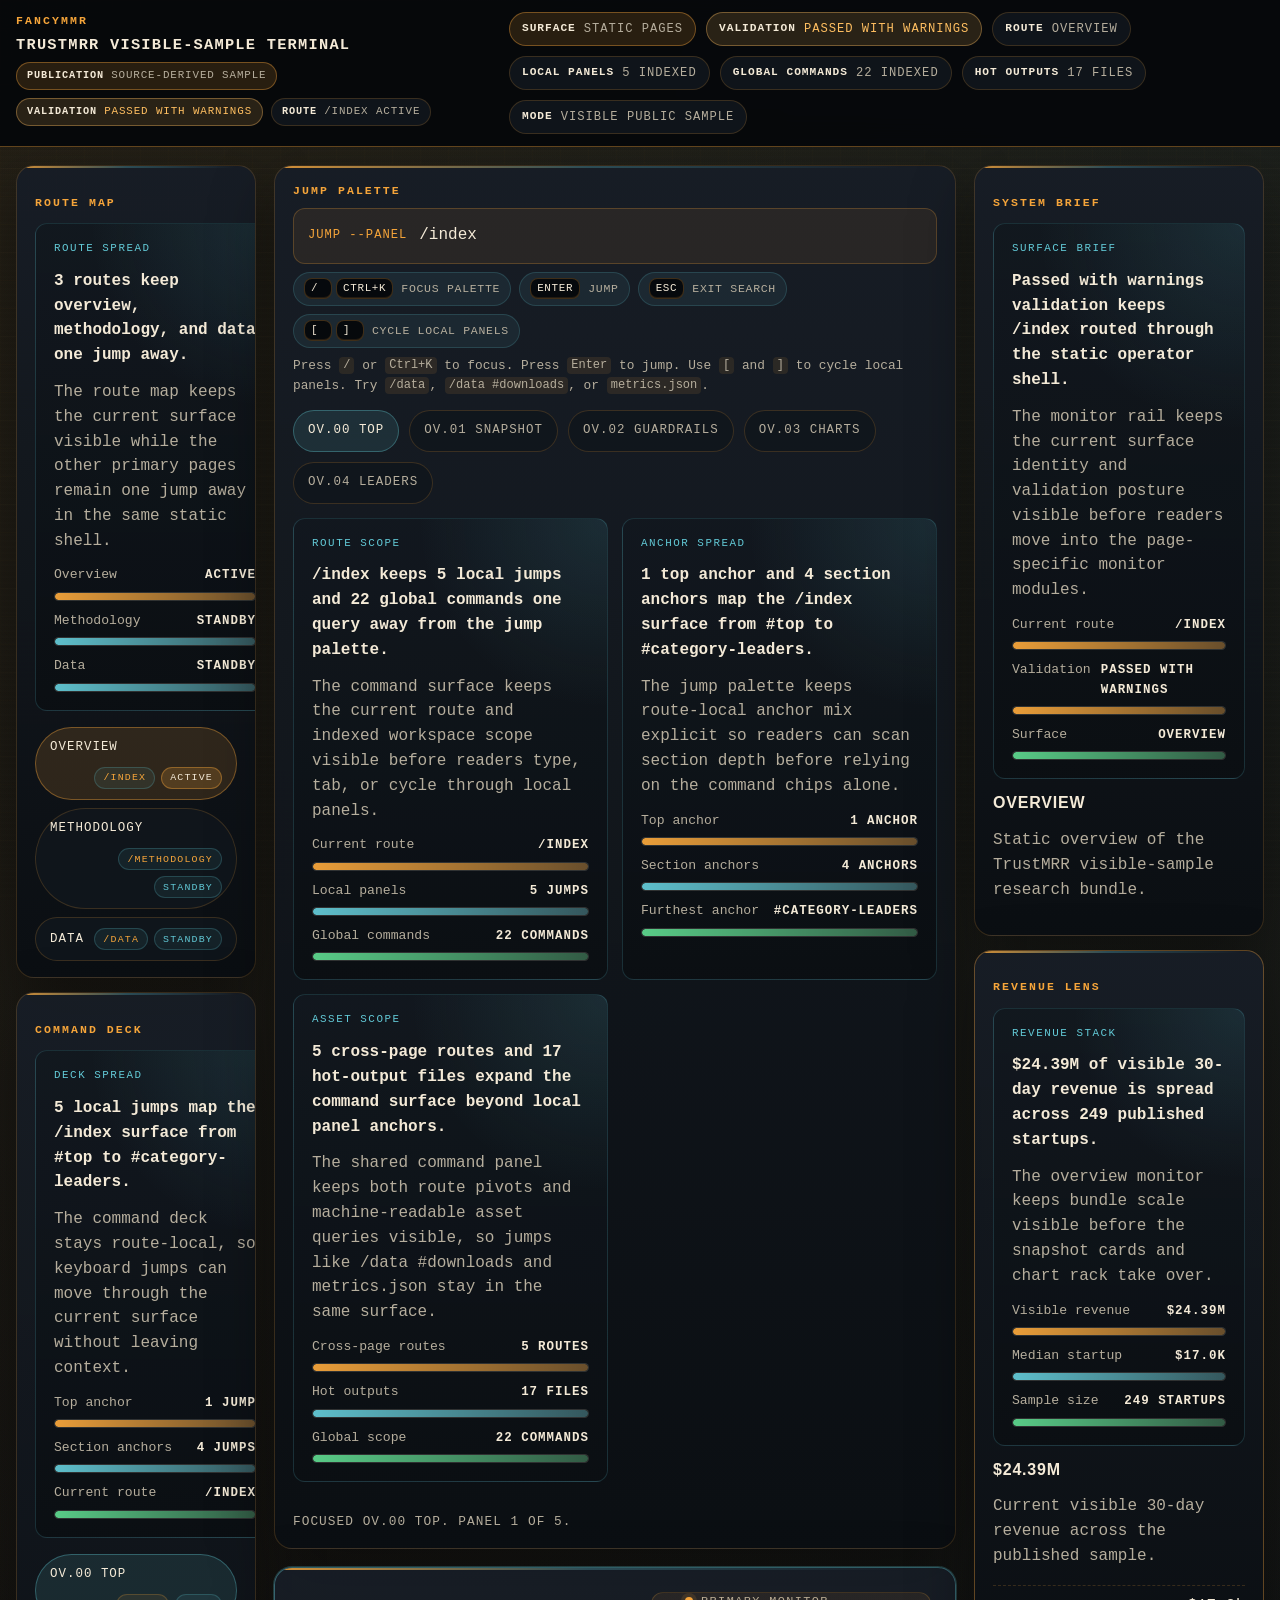
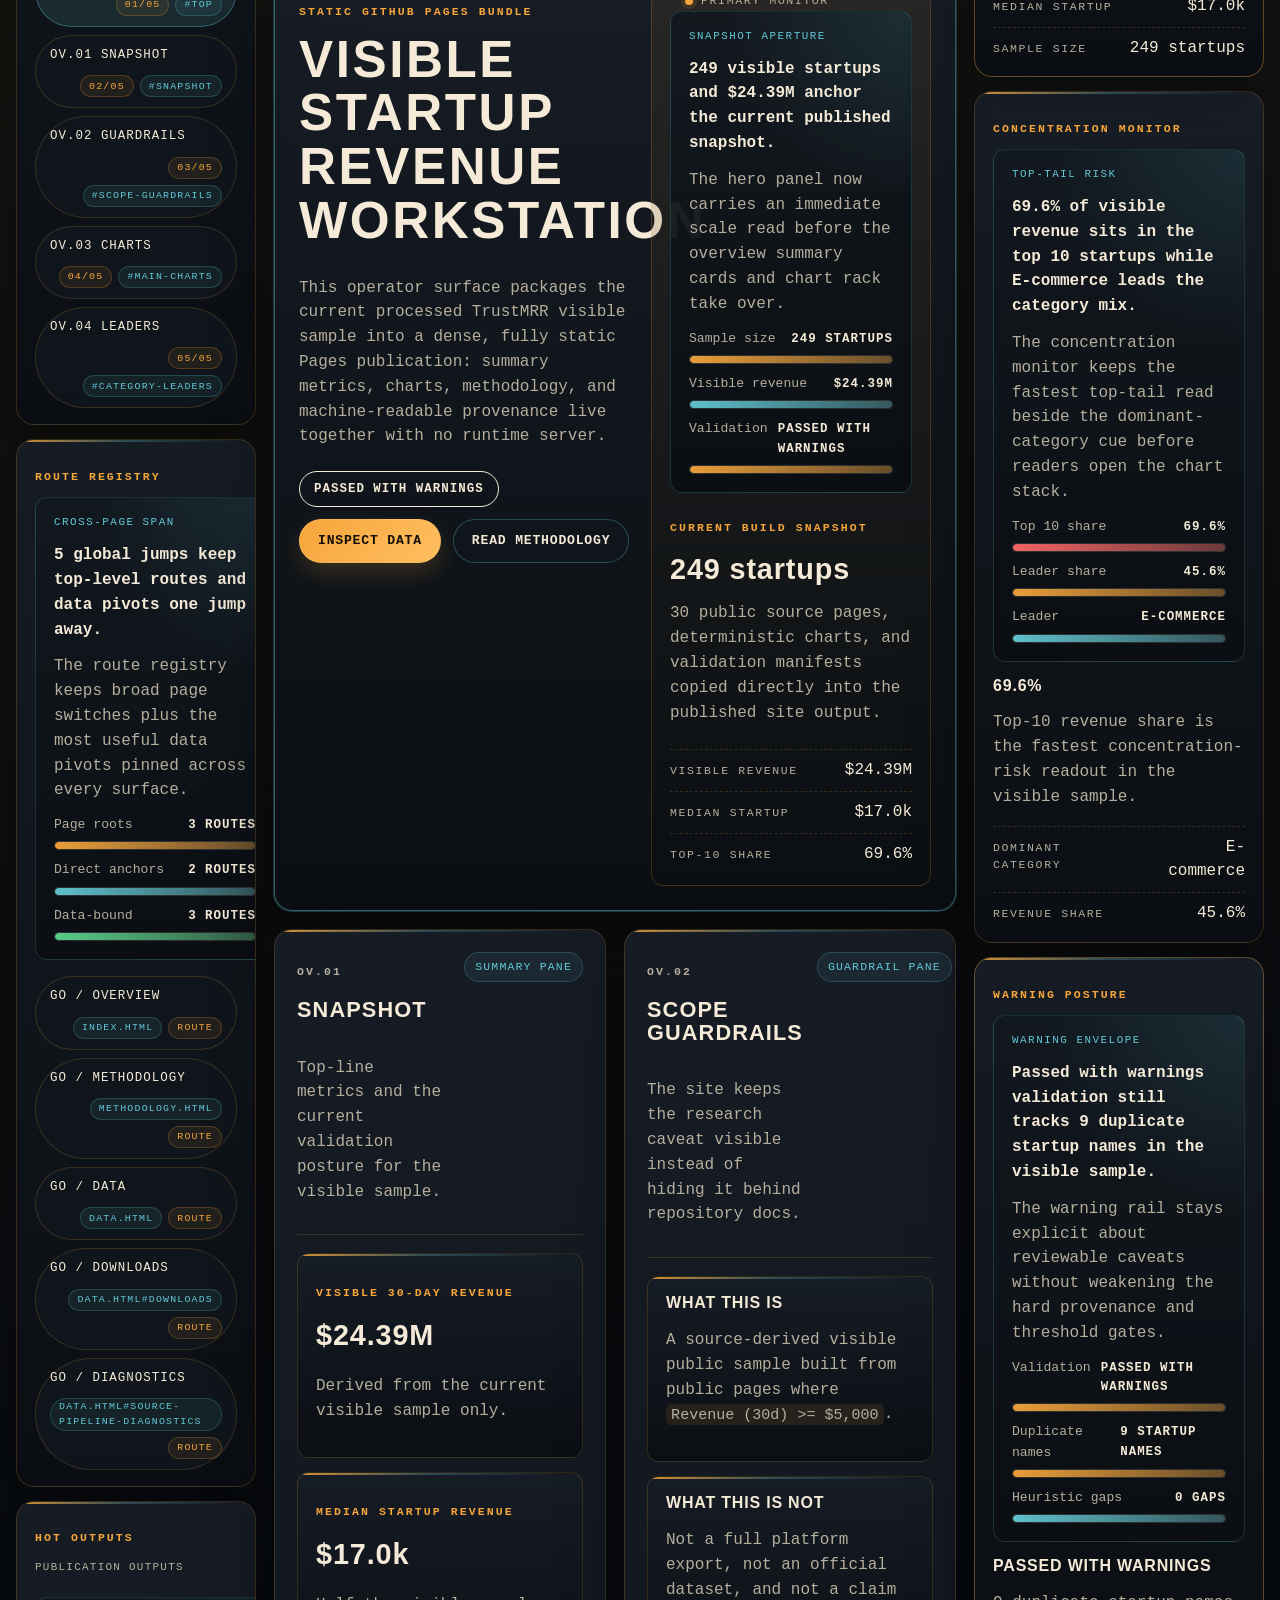
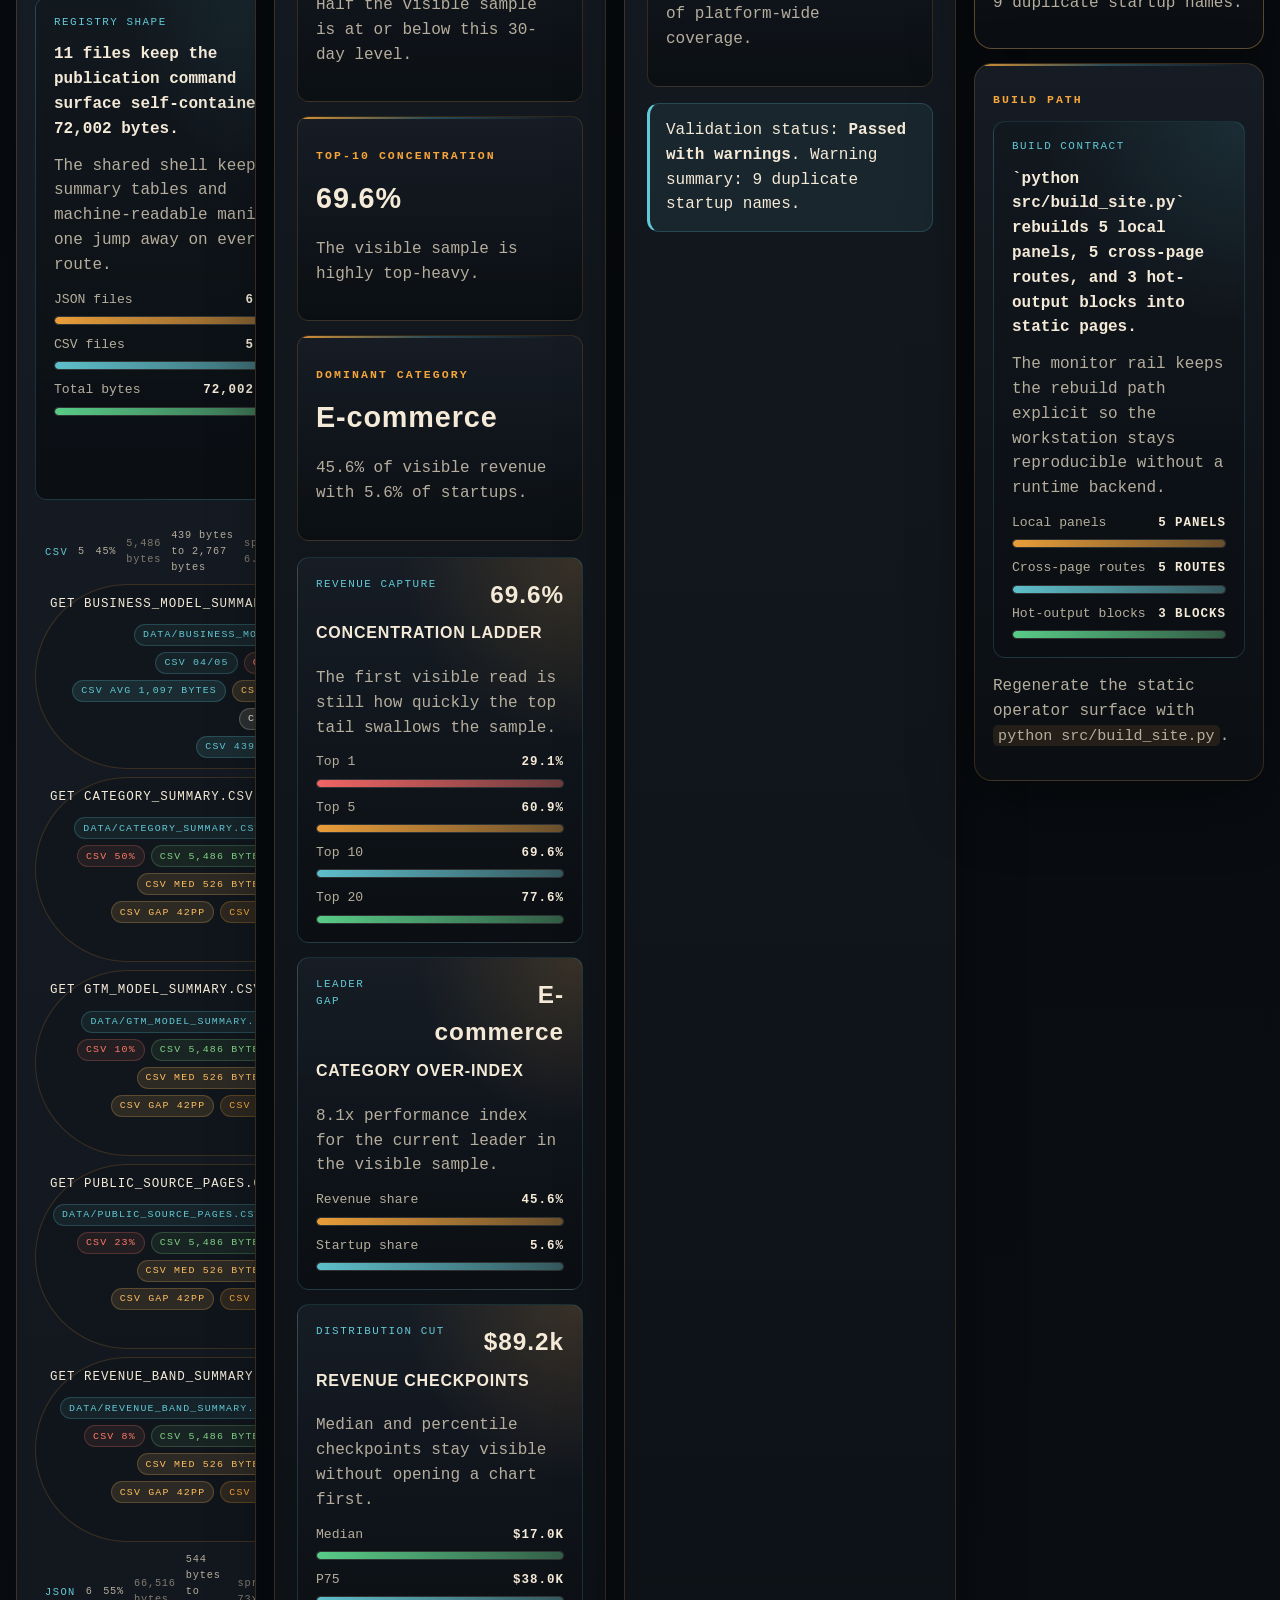
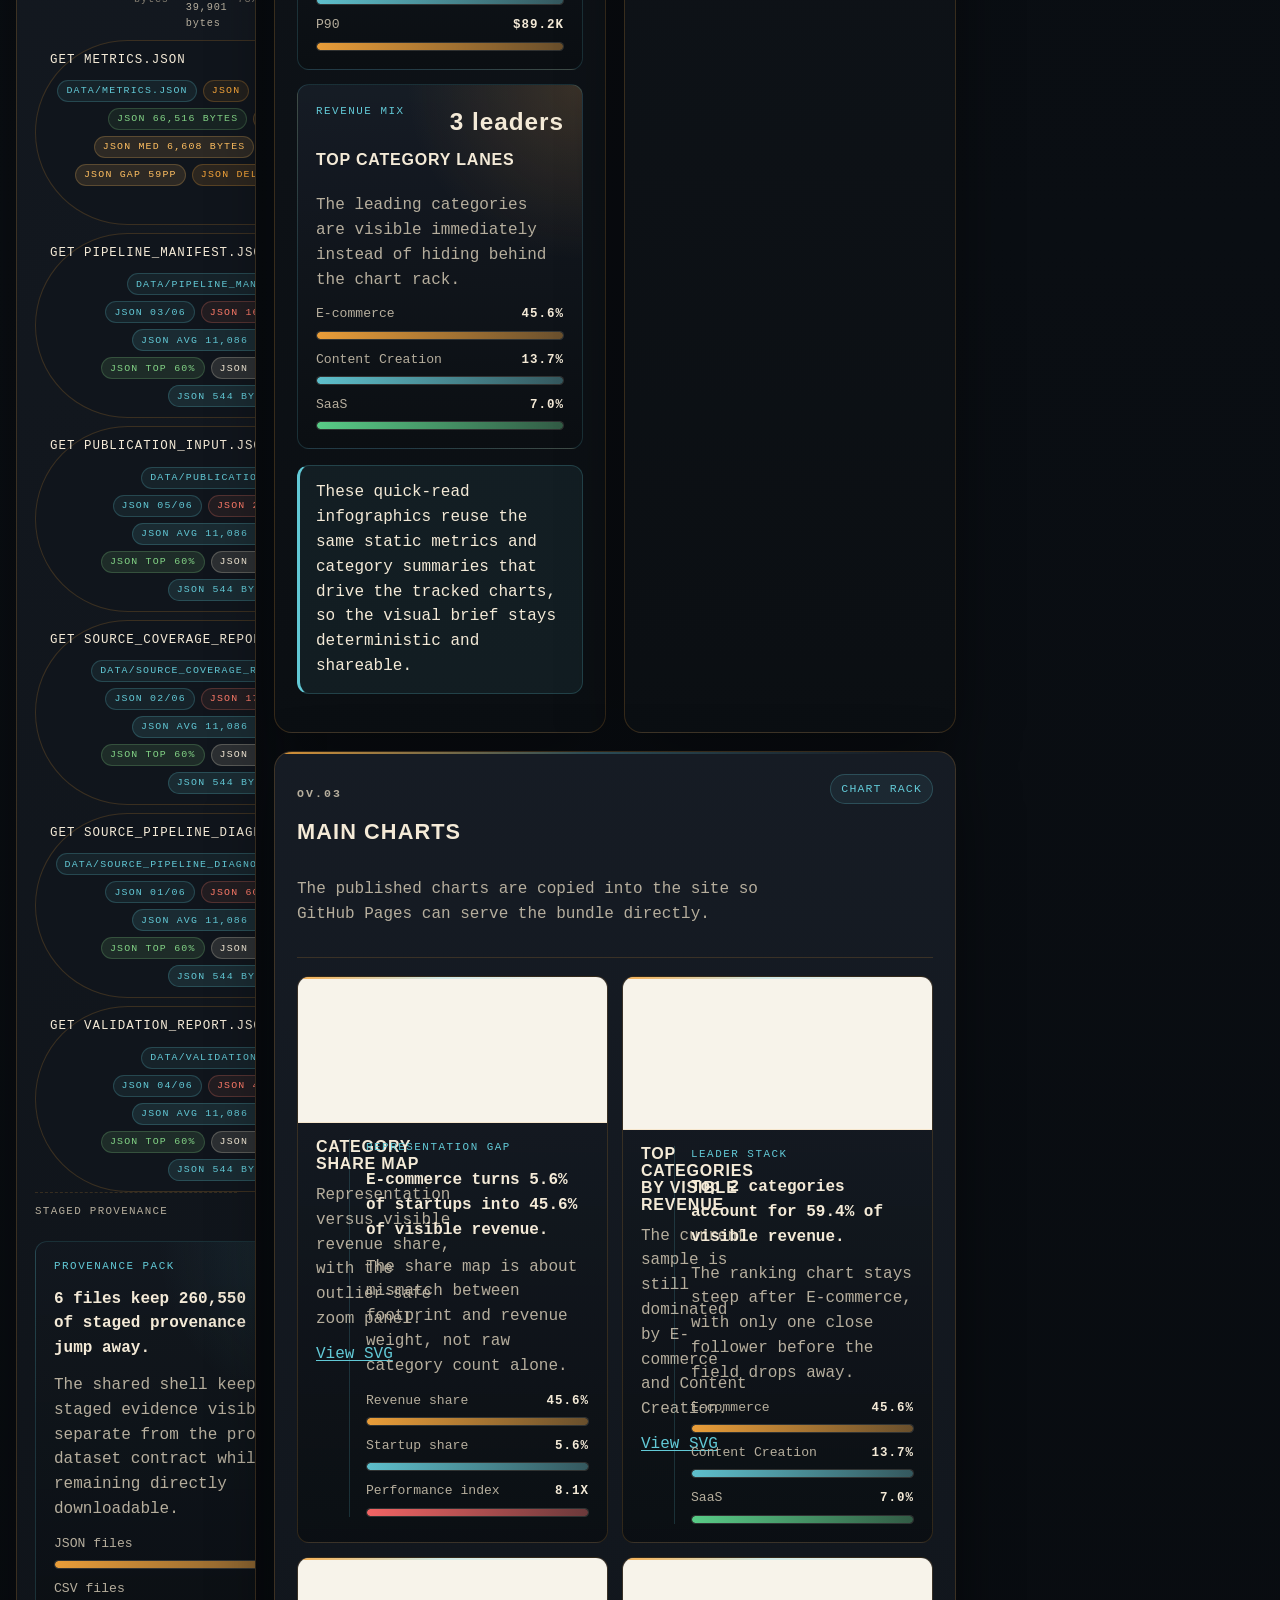
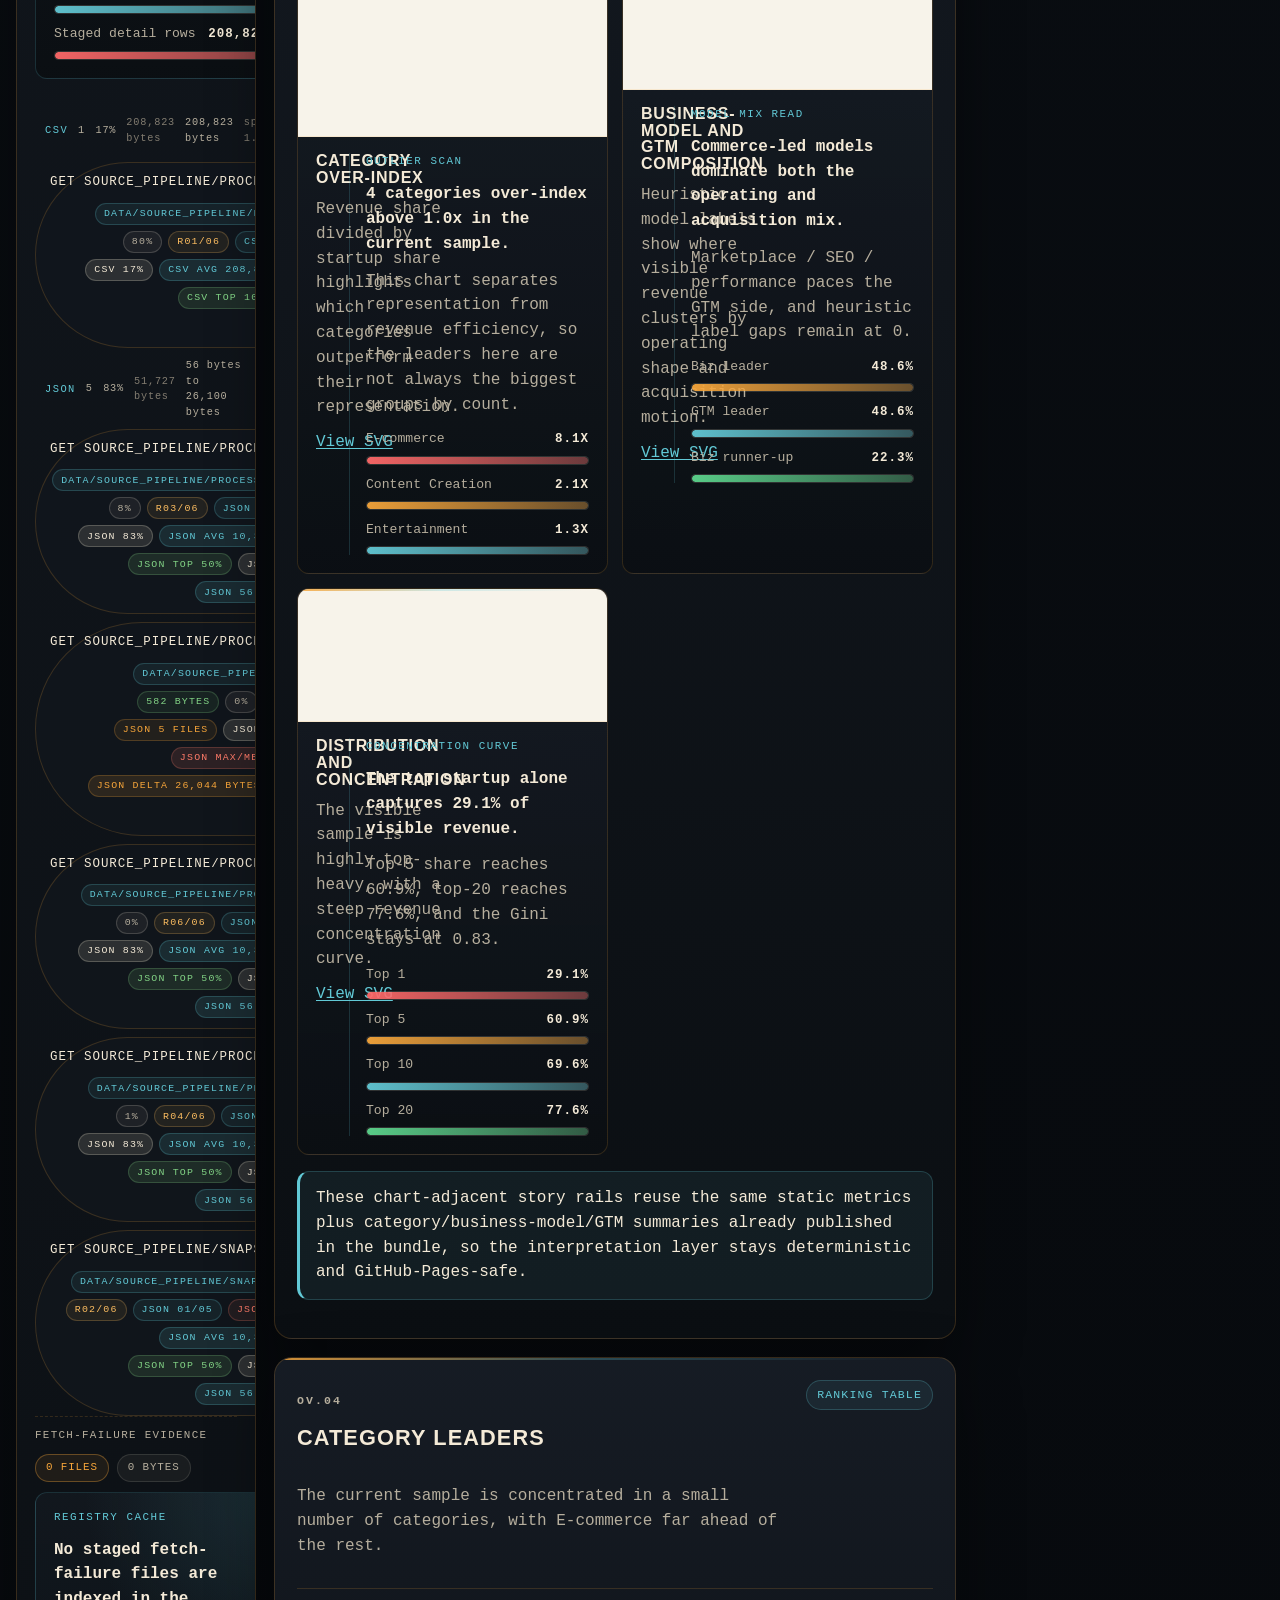
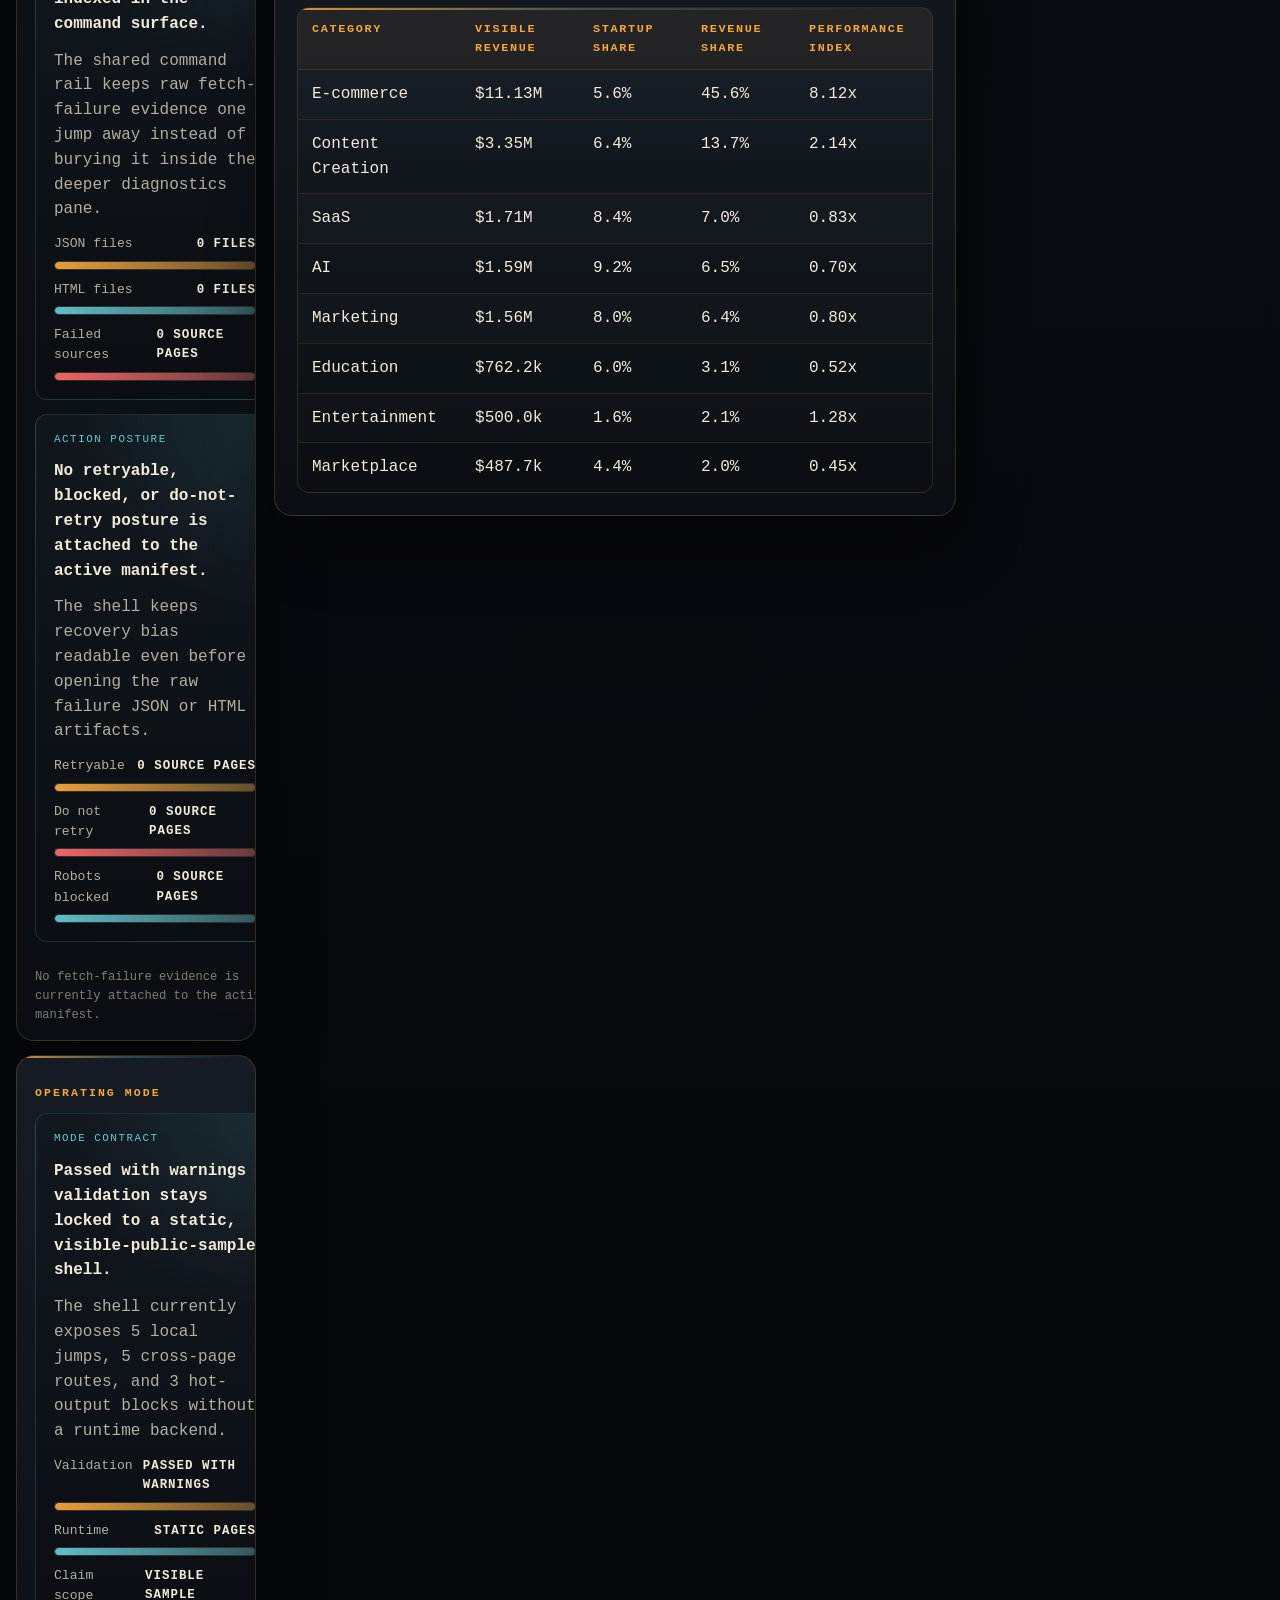
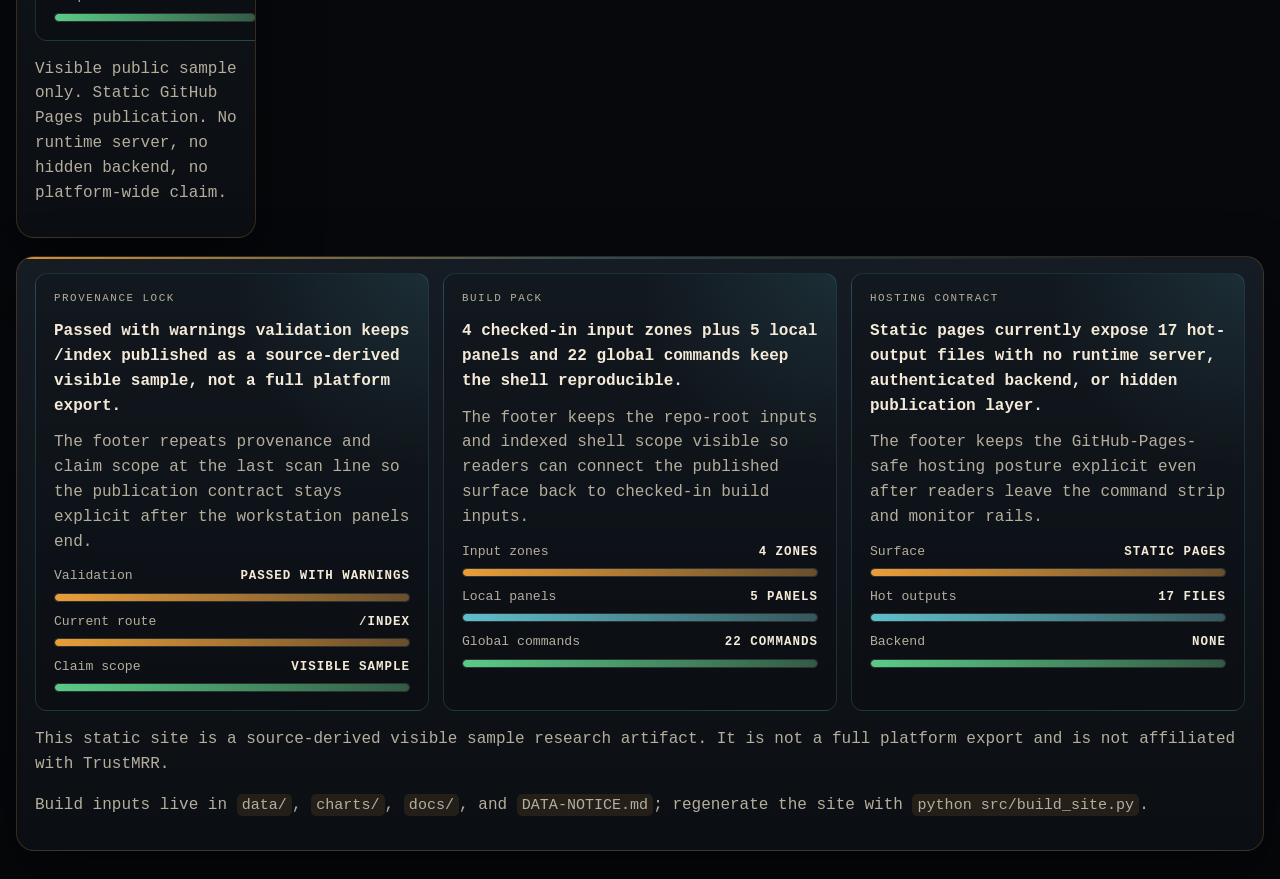
==== commit 9f5025dc: "Add hot-output format-section-byte-share badges" ====
--- a/site/index.html
+++ b/site/index.html
@@ -256,7 +256,7 @@
   </div>
 </aside>
 </div>
-  <nav class="rail-command-links" aria-label="Publication outputs"><div class="rail-command-divider"><span class="rail-command-divider-label">CSV</span><span class="rail-command-divider-count">5</span><span class="rail-command-divider-file-share">45%</span><span class="rail-command-divider-bytes">5,486 bytes</span><span class="rail-command-divider-range">439 bytes to 2,767 bytes</span><span class="rail-command-divider-spread">spread 6.3x</span><span class="rail-command-divider-delta">delta 2,328 bytes</span><span class="rail-command-divider-gap">gap 42pp</span><span class="rail-command-divider-top-share">top 50%</span><span class="rail-command-divider-smallest-share">min 8%</span><span class="rail-command-divider-median">med 526 bytes</span><span class="rail-command-divider-max-median">max/med 5.3x</span><span class="rail-command-divider-average">avg 1,097 bytes</span><span class="rail-command-divider-share">8%</span></div><a class="rail-command-link output-registry-link" href="data/business_model_summary.csv" data-command-label="GET business_model_summary.csv" data-command-target="data/business_model_summary.csv" data-command-kind="asset" data-command-query="business_model_summary.csv" data-command-terms="business_model_summary.csv data/business_model_summary.csv business_model_summary.csv Publication bundle artifact copied into the static site: data/business_model_summary.csv. csv download asset"><span class="output-registry-label">GET business_model_summary.csv</span><span class="output-registry-meta"><span class="output-registry-badge output-registry-badge-target">data/business_model_summary.csv</span><span class="output-registry-badge output-registry-badge-format">CSV</span><span class="output-registry-badge output-registry-badge-bytes">515 bytes</span><span class="output-registry-badge output-registry-badge-share">1%</span><span class="output-registry-badge output-registry-badge-rank">R10/11</span><span class="output-registry-badge output-registry-badge-format-rank">CSV 04/05</span><span class="output-registry-badge output-registry-badge-format-share">CSV 9%</span><span class="output-registry-badge output-registry-badge-format-total">CSV 5,486 bytes</span><span class="output-registry-badge output-registry-badge-format-count">CSV 5 files</span><span class="output-registry-badge output-registry-badge-format-file-share">CSV 45%</span><span class="output-registry-badge output-registry-badge-format-average-size">CSV avg 1,097 bytes</span><span class="output-registry-badge output-registry-badge-format-median-size">CSV med 526 bytes</span><span class="output-registry-badge output-registry-badge-format-max-median">CSV max/med 5.3x</span><span class="output-registry-badge output-registry-badge-format-top-share">CSV top 50%</span><span class="output-registry-badge output-registry-badge-format-smallest-share">CSV min 8%</span><span class="output-registry-badge output-registry-badge-format-share-gap">CSV gap 42pp</span><span class="output-registry-badge output-registry-badge-format-byte-delta">CSV delta 2,328 bytes</span><span class="output-registry-badge output-registry-badge-format-byte-range">CSV 439 bytes to 2,767 bytes</span><span class="output-registry-badge output-registry-badge-format-spread-ratio">CSV spread 6.3x</span></span></a><a class="rail-command-link output-registry-link" href="data/category_summary.csv" data-command-label="GET category_summary.csv" data-command-target="data/category_summary.csv" data-command-kind="asset" data-command-query="category_summary.csv" data-command-terms="category_summary.csv data/category_summary.csv category_summary.csv Publication bundle artifact copied into the static site: data/category_summary.csv. csv download asset"><span class="output-registry-label">GET category_summary.csv</span><span class="output-registry-meta"><span class="output-registry-badge output-registry-badge-target">data/category_summary.csv</span><span class="output-registry-badge output-registry-badge-format">CSV</span><span class="output-registry-badge output-registry-badge-bytes">2,767 bytes</span><span class="output-registry-badge output-registry-badge-share">4%</span><span class="output-registry-badge output-registry-badge-rank">R04/11</span><span class="output-registry-badge output-registry-badge-format-rank">CSV 01/05</span><span class="output-registry-badge output-registry-badge-format-share">CSV 50%</span><span class="output-registry-badge output-registry-badge-format-total">CSV 5,486 bytes</span><span class="output-registry-badge output-registry-badge-format-count">CSV 5 files</span><span class="output-registry-badge output-registry-badge-format-file-share">CSV 45%</span><span class="output-registry-badge output-registry-badge-format-average-size">CSV avg 1,097 bytes</span><span class="output-registry-badge output-registry-badge-format-median-size">CSV med 526 bytes</span><span class="output-registry-badge output-registry-badge-format-max-median">CSV max/med 5.3x</span><span class="output-registry-badge output-registry-badge-format-top-share">CSV top 50%</span><span class="output-registry-badge output-registry-badge-format-smallest-share">CSV min 8%</span><span class="output-registry-badge output-registry-badge-format-share-gap">CSV gap 42pp</span><span class="output-registry-badge output-registry-badge-format-byte-delta">CSV delta 2,328 bytes</span><span class="output-registry-badge output-registry-badge-format-byte-range">CSV 439 bytes to 2,767 bytes</span><span class="output-registry-badge output-registry-badge-format-spread-ratio">CSV spread 6.3x</span></span></a><a class="rail-command-link output-registry-link" href="data/gtm_model_summary.csv" data-command-label="GET gtm_model_summary.csv" data-command-target="data/gtm_model_summary.csv" data-command-kind="asset" data-command-query="gtm_model_summary.csv" data-command-terms="gtm_model_summary.csv data/gtm_model_summary.csv gtm_model_summary.csv Publication bundle artifact copied into the static site: data/gtm_model_summary.csv. csv download asset"><span class="output-registry-label">GET gtm_model_summary.csv</span><span class="output-registry-meta"><span class="output-registry-badge output-registry-badge-target">data/gtm_model_summary.csv</span><span class="output-registry-badge output-registry-badge-format">CSV</span><span class="output-registry-badge output-registry-badge-bytes">526 bytes</span><span class="output-registry-badge output-registry-badge-share">1%</span><span class="output-registry-badge output-registry-badge-rank">R09/11</span><span class="output-registry-badge output-registry-badge-format-rank">CSV 03/05</span><span class="output-registry-badge output-registry-badge-format-share">CSV 10%</span><span class="output-registry-badge output-registry-badge-format-total">CSV 5,486 bytes</span><span class="output-registry-badge output-registry-badge-format-count">CSV 5 files</span><span class="output-registry-badge output-registry-badge-format-file-share">CSV 45%</span><span class="output-registry-badge output-registry-badge-format-average-size">CSV avg 1,097 bytes</span><span class="output-registry-badge output-registry-badge-format-median-size">CSV med 526 bytes</span><span class="output-registry-badge output-registry-badge-format-max-median">CSV max/med 5.3x</span><span class="output-registry-badge output-registry-badge-format-top-share">CSV top 50%</span><span class="output-registry-badge output-registry-badge-format-smallest-share">CSV min 8%</span><span class="output-registry-badge output-registry-badge-format-share-gap">CSV gap 42pp</span><span class="output-registry-badge output-registry-badge-format-byte-delta">CSV delta 2,328 bytes</span><span class="output-registry-badge output-registry-badge-format-byte-range">CSV 439 bytes to 2,767 bytes</span><span class="output-registry-badge output-registry-badge-format-spread-ratio">CSV spread 6.3x</span></span></a><a class="rail-command-link output-registry-link" href="data/public_source_pages.csv" data-command-label="GET public_source_pages.csv" data-command-target="data/public_source_pages.csv" data-command-kind="asset" data-command-query="public_source_pages.csv" data-command-terms="public_source_pages.csv data/public_source_pages.csv public_source_pages.csv Publication bundle artifact copied into the static site: data/public_source_pages.csv. csv download asset"><span class="output-registry-label">GET public_source_pages.csv</span><span class="output-registry-meta"><span class="output-registry-badge output-registry-badge-target">data/public_source_pages.csv</span><span class="output-registry-badge output-registry-badge-format">CSV</span><span class="output-registry-badge output-registry-badge-bytes">1,239 bytes</span><span class="output-registry-badge output-registry-badge-share">2%</span><span class="output-registry-badge output-registry-badge-rank">R07/11</span><span class="output-registry-badge output-registry-badge-format-rank">CSV 02/05</span><span class="output-registry-badge output-registry-badge-format-share">CSV 23%</span><span class="output-registry-badge output-registry-badge-format-total">CSV 5,486 bytes</span><span class="output-registry-badge output-registry-badge-format-count">CSV 5 files</span><span class="output-registry-badge output-registry-badge-format-file-share">CSV 45%</span><span class="output-registry-badge output-registry-badge-format-average-size">CSV avg 1,097 bytes</span><span class="output-registry-badge output-registry-badge-format-median-size">CSV med 526 bytes</span><span class="output-registry-badge output-registry-badge-format-max-median">CSV max/med 5.3x</span><span class="output-registry-badge output-registry-badge-format-top-share">CSV top 50%</span><span class="output-registry-badge output-registry-badge-format-smallest-share">CSV min 8%</span><span class="output-registry-badge output-registry-badge-format-share-gap">CSV gap 42pp</span><span class="output-registry-badge output-registry-badge-format-byte-delta">CSV delta 2,328 bytes</span><span class="output-registry-badge output-registry-badge-format-byte-range">CSV 439 bytes to 2,767 bytes</span><span class="output-registry-badge output-registry-badge-format-spread-ratio">CSV spread 6.3x</span></span></a><a class="rail-command-link output-registry-link" href="data/revenue_band_summary.csv" data-command-label="GET revenue_band_summary.csv" data-command-target="data/revenue_band_summary.csv" data-command-kind="asset" data-command-query="revenue_band_summary.csv" data-command-terms="revenue_band_summary.csv data/revenue_band_summary.csv revenue_band_summary.csv Publication bundle artifact copied into the static site: data/revenue_band_summary.csv. csv download asset"><span class="output-registry-label">GET revenue_band_summary.csv</span><span class="output-registry-meta"><span class="output-registry-badge output-registry-badge-target">data/revenue_band_summary.csv</span><span class="output-registry-badge output-registry-badge-format">CSV</span><span class="output-registry-badge output-registry-badge-bytes">439 bytes</span><span class="output-registry-badge output-registry-badge-share">1%</span><span class="output-registry-badge output-registry-badge-rank">R11/11</span><span class="output-registry-badge output-registry-badge-format-rank">CSV 05/05</span><span class="output-registry-badge output-registry-badge-format-share">CSV 8%</span><span class="output-registry-badge output-registry-badge-format-total">CSV 5,486 bytes</span><span class="output-registry-badge output-registry-badge-format-count">CSV 5 files</span><span class="output-registry-badge output-registry-badge-format-file-share">CSV 45%</span><span class="output-registry-badge output-registry-badge-format-average-size">CSV avg 1,097 bytes</span><span class="output-registry-badge output-registry-badge-format-median-size">CSV med 526 bytes</span><span class="output-registry-badge output-registry-badge-format-max-median">CSV max/med 5.3x</span><span class="output-registry-badge output-registry-badge-format-top-share">CSV top 50%</span><span class="output-registry-badge output-registry-badge-format-smallest-share">CSV min 8%</span><span class="output-registry-badge output-registry-badge-format-share-gap">CSV gap 42pp</span><span class="output-registry-badge output-registry-badge-format-byte-delta">CSV delta 2,328 bytes</span><span class="output-registry-badge output-registry-badge-format-byte-range">CSV 439 bytes to 2,767 bytes</span><span class="output-registry-badge output-registry-badge-format-spread-ratio">CSV spread 6.3x</span></span></a><div class="rail-command-divider"><span class="rail-command-divider-label">JSON</span><span class="rail-command-divider-count">6</span><span class="rail-command-divider-file-share">55%</span><span class="rail-command-divider-bytes">66,516 bytes</span><span class="rail-command-divider-range">544 bytes to 39,901 bytes</span><span class="rail-command-divider-spread">spread 73x</span><span class="rail-command-divider-delta">delta 39,357 bytes</span><span class="rail-command-divider-gap">gap 59pp</span><span class="rail-command-divider-top-share">top 60%</span><span class="rail-command-divider-smallest-share">min 1%</span><span class="rail-command-divider-median">med 6,608 bytes</span><span class="rail-command-divider-max-median">max/med 6.0x</span><span class="rail-command-divider-average">avg 11,086 bytes</span><span class="rail-command-divider-share">92%</span></div><a class="rail-command-link output-registry-link" href="data/metrics.json" data-command-label="GET metrics.json" data-command-target="data/metrics.json" data-command-kind="asset" data-command-query="metrics.json" data-command-terms="metrics.json data/metrics.json metrics.json Publication bundle artifact copied into the static site: data/metrics.json. json download asset"><span class="output-registry-label">GET metrics.json</span><span class="output-registry-meta"><span class="output-registry-badge output-registry-badge-target">data/metrics.json</span><span class="output-registry-badge output-registry-badge-format">JSON</span><span class="output-registry-badge output-registry-badge-bytes">544 bytes</span><span class="output-registry-badge output-registry-badge-share">1%</span><span class="output-registry-badge output-registry-badge-rank">R08/11</span><span class="output-registry-badge output-registry-badge-format-rank">JSON 06/06</span><span class="output-registry-badge output-registry-badge-format-share">JSON 1%</span><span class="output-registry-badge output-registry-badge-format-total">JSON 66,516 bytes</span><span class="output-registry-badge output-registry-badge-format-count">JSON 6 files</span><span class="output-registry-badge output-registry-badge-format-file-share">JSON 55%</span><span class="output-registry-badge output-registry-badge-format-average-size">JSON avg 11,086 bytes</span><span class="output-registry-badge output-registry-badge-format-median-size">JSON med 6,608 bytes</span><span class="output-registry-badge output-registry-badge-format-max-median">JSON max/med 6.0x</span><span class="output-registry-badge output-registry-badge-format-top-share">JSON top 60%</span><span class="output-registry-badge output-registry-badge-format-smallest-share">JSON min 1%</span><span class="output-registry-badge output-registry-badge-format-share-gap">JSON gap 59pp</span><span class="output-registry-badge output-registry-badge-format-byte-delta">JSON delta 39,357 bytes</span><span class="output-registry-badge output-registry-badge-format-byte-range">JSON 544 bytes to 39,901 bytes</span><span class="output-registry-badge output-registry-badge-format-spread-ratio">JSON spread 73x</span></span></a><a class="rail-command-link output-registry-link" href="data/pipeline_manifest.json" data-command-label="GET pipeline_manifest.json" data-command-target="data/pipeline_manifest.json" data-command-kind="asset" data-command-query="pipeline_manifest.json" data-command-terms="pipeline_manifest.json data/pipeline_manifest.json pipeline_manifest.json Active pipeline manifest for the current static publication bundle. json download asset"><span class="output-registry-label">GET pipeline_manifest.json</span><span class="output-registry-meta"><span class="output-registry-badge output-registry-badge-target">data/pipeline_manifest.json</span><span class="output-registry-badge output-registry-badge-format">JSON</span><span class="output-registry-badge output-registry-badge-bytes">10,692 bytes</span><span class="output-registry-badge output-registry-badge-share">15%</span><span class="output-registry-badge output-registry-badge-rank">R03/11</span><span class="output-registry-badge output-registry-badge-format-rank">JSON 03/06</span><span class="output-registry-badge output-registry-badge-format-share">JSON 16%</span><span class="output-registry-badge output-registry-badge-format-total">JSON 66,516 bytes</span><span class="output-registry-badge output-registry-badge-format-count">JSON 6 files</span><span class="output-registry-badge output-registry-badge-format-file-share">JSON 55%</span><span class="output-registry-badge output-registry-badge-format-average-size">JSON avg 11,086 bytes</span><span class="output-registry-badge output-registry-badge-format-median-size">JSON med 6,608 bytes</span><span class="output-registry-badge output-registry-badge-format-max-median">JSON max/med 6.0x</span><span class="output-registry-badge output-registry-badge-format-top-share">JSON top 60%</span><span class="output-registry-badge output-registry-badge-format-smallest-share">JSON min 1%</span><span class="output-registry-badge output-registry-badge-format-share-gap">JSON gap 59pp</span><span class="output-registry-badge output-registry-badge-format-byte-delta">JSON delta 39,357 bytes</span><span class="output-registry-badge output-registry-badge-format-byte-range">JSON 544 bytes to 39,901 bytes</span><span class="output-registry-badge output-registry-badge-format-spread-ratio">JSON spread 73x</span></span></a><a class="rail-command-link output-registry-link" href="data/publication_input.json" data-command-label="GET publication_input.json" data-command-target="data/publication_input.json" data-command-kind="asset" data-command-query="publication_input.json" data-command-terms="publication_input.json data/publication_input.json publication_input.json Publication bundle artifact copied into the static site: data/publication_input.json. json download asset"><span class="output-registry-label">GET publication_input.json</span><span class="output-registry-meta"><span class="output-registry-badge output-registry-badge-target">data/publication_input.json</span><span class="output-registry-badge output-registry-badge-format">JSON</span><span class="output-registry-badge output-registry-badge-bytes">1,346 bytes</span><span class="output-registry-badge output-registry-badge-share">2%</span><span class="output-registry-badge output-registry-badge-rank">R06/11</span><span class="output-registry-badge output-registry-badge-format-rank">JSON 05/06</span><span class="output-registry-badge output-registry-badge-format-share">JSON 2%</span><span class="output-registry-badge output-registry-badge-format-total">JSON 66,516 bytes</span><span class="output-registry-badge output-registry-badge-format-count">JSON 6 files</span><span class="output-registry-badge output-registry-badge-format-file-share">JSON 55%</span><span class="output-registry-badge output-registry-badge-format-average-size">JSON avg 11,086 bytes</span><span class="output-registry-badge output-registry-badge-format-median-size">JSON med 6,608 bytes</span><span class="output-registry-badge output-registry-badge-format-max-median">JSON max/med 6.0x</span><span class="output-registry-badge output-registry-badge-format-top-share">JSON top 60%</span><span class="output-registry-badge output-registry-badge-format-smallest-share">JSON min 1%</span><span class="output-registry-badge output-registry-badge-format-share-gap">JSON gap 59pp</span><span class="output-registry-badge output-registry-badge-format-byte-delta">JSON delta 39,357 bytes</span><span class="output-registry-badge output-registry-badge-format-byte-range">JSON 544 bytes to 39,901 bytes</span><span class="output-registry-badge output-registry-badge-format-spread-ratio">JSON spread 73x</span></span></a><a class="rail-command-link output-registry-link" href="data/source_coverage_report.json" data-command-label="GET source_coverage_report.json" data-command-target="data/source_coverage_report.json" data-command-kind="asset" data-command-query="source_coverage_report.json" data-command-terms="source_coverage_report.json data/source_coverage_report.json source_coverage_report.json Publication bundle artifact copied into the static site: data/source_coverage_report.json. json download asset"><span class="output-registry-label">GET source_coverage_report.json</span><span class="output-registry-meta"><span class="output-registry-badge output-registry-badge-target">data/source_coverage_report.json</span><span class="output-registry-badge output-registry-badge-format">JSON</span><span class="output-registry-badge output-registry-badge-bytes">11,509 bytes</span><span class="output-registry-badge output-registry-badge-share">16%</span><span class="output-registry-badge output-registry-badge-rank">R02/11</span><span class="output-registry-badge output-registry-badge-format-rank">JSON 02/06</span><span class="output-registry-badge output-registry-badge-format-share">JSON 17%</span><span class="output-registry-badge output-registry-badge-format-total">JSON 66,516 bytes</span><span class="output-registry-badge output-registry-badge-format-count">JSON 6 files</span><span class="output-registry-badge output-registry-badge-format-file-share">JSON 55%</span><span class="output-registry-badge output-registry-badge-format-average-size">JSON avg 11,086 bytes</span><span class="output-registry-badge output-registry-badge-format-median-size">JSON med 6,608 bytes</span><span class="output-registry-badge output-registry-badge-format-max-median">JSON max/med 6.0x</span><span class="output-registry-badge output-registry-badge-format-top-share">JSON top 60%</span><span class="output-registry-badge output-registry-badge-format-smallest-share">JSON min 1%</span><span class="output-registry-badge output-registry-badge-format-share-gap">JSON gap 59pp</span><span class="output-registry-badge output-registry-badge-format-byte-delta">JSON delta 39,357 bytes</span><span class="output-registry-badge output-registry-badge-format-byte-range">JSON 544 bytes to 39,901 bytes</span><span class="output-registry-badge output-registry-badge-format-spread-ratio">JSON spread 73x</span></span></a><a class="rail-command-link output-registry-link" href="data/source_pipeline_diagnostics.json" data-command-label="GET source_pipeline_diagnostics.json" data-command-target="data/source_pipeline_diagnostics.json" data-command-kind="asset" data-command-query="source_pipeline_diagnostics.json" data-command-terms="source_pipeline_diagnostics.json data/source_pipeline_diagnostics.json source_pipeline_diagnostics.json Publication bundle artifact copied into the static site: data/source_pipeline_diagnostics.json. json download asset"><span class="output-registry-label">GET source_pipeline_diagnostics.json</span><span class="output-registry-meta"><span class="output-registry-badge output-registry-badge-target">data/source_pipeline_diagnostics.json</span><span class="output-registry-badge output-registry-badge-format">JSON</span><span class="output-registry-badge output-registry-badge-bytes">39,901 bytes</span><span class="output-registry-badge output-registry-badge-share">55%</span><span class="output-registry-badge output-registry-badge-rank">R01/11</span><span class="output-registry-badge output-registry-badge-format-rank">JSON 01/06</span><span class="output-registry-badge output-registry-badge-format-share">JSON 60%</span><span class="output-registry-badge output-registry-badge-format-total">JSON 66,516 bytes</span><span class="output-registry-badge output-registry-badge-format-count">JSON 6 files</span><span class="output-registry-badge output-registry-badge-format-file-share">JSON 55%</span><span class="output-registry-badge output-registry-badge-format-average-size">JSON avg 11,086 bytes</span><span class="output-registry-badge output-registry-badge-format-median-size">JSON med 6,608 bytes</span><span class="output-registry-badge output-registry-badge-format-max-median">JSON max/med 6.0x</span><span class="output-registry-badge output-registry-badge-format-top-share">JSON top 60%</span><span class="output-registry-badge output-registry-badge-format-smallest-share">JSON min 1%</span><span class="output-registry-badge output-registry-badge-format-share-gap">JSON gap 59pp</span><span class="output-registry-badge output-registry-badge-format-byte-delta">JSON delta 39,357 bytes</span><span class="output-registry-badge output-registry-badge-format-byte-range">JSON 544 bytes to 39,901 bytes</span><span class="output-registry-badge output-registry-badge-format-spread-ratio">JSON spread 73x</span></span></a><a class="rail-command-link output-registry-link" href="data/validation_report.json" data-command-label="GET validation_report.json" data-command-target="data/validation_report.json" data-command-kind="asset" data-command-query="validation_report.json" data-command-terms="validation_report.json data/validation_report.json validation_report.json Publication bundle artifact copied into the static site: data/validation_report.json. json download asset"><span class="output-registry-label">GET validation_report.json</span><span class="output-registry-meta"><span class="output-registry-badge output-registry-badge-target">data/validation_report.json</span><span class="output-registry-badge output-registry-badge-format">JSON</span><span class="output-registry-badge output-registry-badge-bytes">2,524 bytes</span><span class="output-registry-badge output-registry-badge-share">4%</span><span class="output-registry-badge output-registry-badge-rank">R05/11</span><span class="output-registry-badge output-registry-badge-format-rank">JSON 04/06</span><span class="output-registry-badge output-registry-badge-format-share">JSON 4%</span><span class="output-registry-badge output-registry-badge-format-total">JSON 66,516 bytes</span><span class="output-registry-badge output-registry-badge-format-count">JSON 6 files</span><span class="output-registry-badge output-registry-badge-format-file-share">JSON 55%</span><span class="output-registry-badge output-registry-badge-format-average-size">JSON avg 11,086 bytes</span><span class="output-registry-badge output-registry-badge-format-median-size">JSON med 6,608 bytes</span><span class="output-registry-badge output-registry-badge-format-max-median">JSON max/med 6.0x</span><span class="output-registry-badge output-registry-badge-format-top-share">JSON top 60%</span><span class="output-registry-badge output-registry-badge-format-smallest-share">JSON min 1%</span><span class="output-registry-badge output-registry-badge-format-share-gap">JSON gap 59pp</span><span class="output-registry-badge output-registry-badge-format-byte-delta">JSON delta 39,357 bytes</span><span class="output-registry-badge output-registry-badge-format-byte-range">JSON 544 bytes to 39,901 bytes</span><span class="output-registry-badge output-registry-badge-format-spread-ratio">JSON spread 73x</span></span></a></nav>
+  <nav class="rail-command-links" aria-label="Publication outputs"><div class="rail-command-divider"><span class="rail-command-divider-label">CSV</span><span class="rail-command-divider-count">5</span><span class="rail-command-divider-file-share">45%</span><span class="rail-command-divider-bytes">5,486 bytes</span><span class="rail-command-divider-range">439 bytes to 2,767 bytes</span><span class="rail-command-divider-spread">spread 6.3x</span><span class="rail-command-divider-delta">delta 2,328 bytes</span><span class="rail-command-divider-gap">gap 42pp</span><span class="rail-command-divider-top-share">top 50%</span><span class="rail-command-divider-smallest-share">min 8%</span><span class="rail-command-divider-median">med 526 bytes</span><span class="rail-command-divider-max-median">max/med 5.3x</span><span class="rail-command-divider-average">avg 1,097 bytes</span><span class="rail-command-divider-share">8%</span></div><a class="rail-command-link output-registry-link" href="data/business_model_summary.csv" data-command-label="GET business_model_summary.csv" data-command-target="data/business_model_summary.csv" data-command-kind="asset" data-command-query="business_model_summary.csv" data-command-terms="business_model_summary.csv data/business_model_summary.csv business_model_summary.csv Publication bundle artifact copied into the static site: data/business_model_summary.csv. csv download asset"><span class="output-registry-label">GET business_model_summary.csv</span><span class="output-registry-meta"><span class="output-registry-badge output-registry-badge-target">data/business_model_summary.csv</span><span class="output-registry-badge output-registry-badge-format">CSV</span><span class="output-registry-badge output-registry-badge-bytes">515 bytes</span><span class="output-registry-badge output-registry-badge-share">1%</span><span class="output-registry-badge output-registry-badge-rank">R10/11</span><span class="output-registry-badge output-registry-badge-format-rank">CSV 04/05</span><span class="output-registry-badge output-registry-badge-format-share">CSV 9%</span><span class="output-registry-badge output-registry-badge-format-total">CSV 5,486 bytes</span><span class="output-registry-badge output-registry-badge-format-count">CSV 5 files</span><span class="output-registry-badge output-registry-badge-format-file-share">CSV 45%</span><span class="output-registry-badge output-registry-badge-format-average-size">CSV avg 1,097 bytes</span><span class="output-registry-badge output-registry-badge-format-median-size">CSV med 526 bytes</span><span class="output-registry-badge output-registry-badge-format-max-median">CSV max/med 5.3x</span><span class="output-registry-badge output-registry-badge-format-top-share">CSV top 50%</span><span class="output-registry-badge output-registry-badge-format-smallest-share">CSV min 8%</span><span class="output-registry-badge output-registry-badge-format-share-gap">CSV gap 42pp</span><span class="output-registry-badge output-registry-badge-format-byte-delta">CSV delta 2,328 bytes</span><span class="output-registry-badge output-registry-badge-format-byte-range">CSV 439 bytes to 2,767 bytes</span><span class="output-registry-badge output-registry-badge-format-spread-ratio">CSV spread 6.3x</span><span class="output-registry-badge output-registry-badge-format-section-byte-share">CSV 8%</span></span></a><a class="rail-command-link output-registry-link" href="data/category_summary.csv" data-command-label="GET category_summary.csv" data-command-target="data/category_summary.csv" data-command-kind="asset" data-command-query="category_summary.csv" data-command-terms="category_summary.csv data/category_summary.csv category_summary.csv Publication bundle artifact copied into the static site: data/category_summary.csv. csv download asset"><span class="output-registry-label">GET category_summary.csv</span><span class="output-registry-meta"><span class="output-registry-badge output-registry-badge-target">data/category_summary.csv</span><span class="output-registry-badge output-registry-badge-format">CSV</span><span class="output-registry-badge output-registry-badge-bytes">2,767 bytes</span><span class="output-registry-badge output-registry-badge-share">4%</span><span class="output-registry-badge output-registry-badge-rank">R04/11</span><span class="output-registry-badge output-registry-badge-format-rank">CSV 01/05</span><span class="output-registry-badge output-registry-badge-format-share">CSV 50%</span><span class="output-registry-badge output-registry-badge-format-total">CSV 5,486 bytes</span><span class="output-registry-badge output-registry-badge-format-count">CSV 5 files</span><span class="output-registry-badge output-registry-badge-format-file-share">CSV 45%</span><span class="output-registry-badge output-registry-badge-format-average-size">CSV avg 1,097 bytes</span><span class="output-registry-badge output-registry-badge-format-median-size">CSV med 526 bytes</span><span class="output-registry-badge output-registry-badge-format-max-median">CSV max/med 5.3x</span><span class="output-registry-badge output-registry-badge-format-top-share">CSV top 50%</span><span class="output-registry-badge output-registry-badge-format-smallest-share">CSV min 8%</span><span class="output-registry-badge output-registry-badge-format-share-gap">CSV gap 42pp</span><span class="output-registry-badge output-registry-badge-format-byte-delta">CSV delta 2,328 bytes</span><span class="output-registry-badge output-registry-badge-format-byte-range">CSV 439 bytes to 2,767 bytes</span><span class="output-registry-badge output-registry-badge-format-spread-ratio">CSV spread 6.3x</span><span class="output-registry-badge output-registry-badge-format-section-byte-share">CSV 8%</span></span></a><a class="rail-command-link output-registry-link" href="data/gtm_model_summary.csv" data-command-label="GET gtm_model_summary.csv" data-command-target="data/gtm_model_summary.csv" data-command-kind="asset" data-command-query="gtm_model_summary.csv" data-command-terms="gtm_model_summary.csv data/gtm_model_summary.csv gtm_model_summary.csv Publication bundle artifact copied into the static site: data/gtm_model_summary.csv. csv download asset"><span class="output-registry-label">GET gtm_model_summary.csv</span><span class="output-registry-meta"><span class="output-registry-badge output-registry-badge-target">data/gtm_model_summary.csv</span><span class="output-registry-badge output-registry-badge-format">CSV</span><span class="output-registry-badge output-registry-badge-bytes">526 bytes</span><span class="output-registry-badge output-registry-badge-share">1%</span><span class="output-registry-badge output-registry-badge-rank">R09/11</span><span class="output-registry-badge output-registry-badge-format-rank">CSV 03/05</span><span class="output-registry-badge output-registry-badge-format-share">CSV 10%</span><span class="output-registry-badge output-registry-badge-format-total">CSV 5,486 bytes</span><span class="output-registry-badge output-registry-badge-format-count">CSV 5 files</span><span class="output-registry-badge output-registry-badge-format-file-share">CSV 45%</span><span class="output-registry-badge output-registry-badge-format-average-size">CSV avg 1,097 bytes</span><span class="output-registry-badge output-registry-badge-format-median-size">CSV med 526 bytes</span><span class="output-registry-badge output-registry-badge-format-max-median">CSV max/med 5.3x</span><span class="output-registry-badge output-registry-badge-format-top-share">CSV top 50%</span><span class="output-registry-badge output-registry-badge-format-smallest-share">CSV min 8%</span><span class="output-registry-badge output-registry-badge-format-share-gap">CSV gap 42pp</span><span class="output-registry-badge output-registry-badge-format-byte-delta">CSV delta 2,328 bytes</span><span class="output-registry-badge output-registry-badge-format-byte-range">CSV 439 bytes to 2,767 bytes</span><span class="output-registry-badge output-registry-badge-format-spread-ratio">CSV spread 6.3x</span><span class="output-registry-badge output-registry-badge-format-section-byte-share">CSV 8%</span></span></a><a class="rail-command-link output-registry-link" href="data/public_source_pages.csv" data-command-label="GET public_source_pages.csv" data-command-target="data/public_source_pages.csv" data-command-kind="asset" data-command-query="public_source_pages.csv" data-command-terms="public_source_pages.csv data/public_source_pages.csv public_source_pages.csv Publication bundle artifact copied into the static site: data/public_source_pages.csv. csv download asset"><span class="output-registry-label">GET public_source_pages.csv</span><span class="output-registry-meta"><span class="output-registry-badge output-registry-badge-target">data/public_source_pages.csv</span><span class="output-registry-badge output-registry-badge-format">CSV</span><span class="output-registry-badge output-registry-badge-bytes">1,239 bytes</span><span class="output-registry-badge output-registry-badge-share">2%</span><span class="output-registry-badge output-registry-badge-rank">R07/11</span><span class="output-registry-badge output-registry-badge-format-rank">CSV 02/05</span><span class="output-registry-badge output-registry-badge-format-share">CSV 23%</span><span class="output-registry-badge output-registry-badge-format-total">CSV 5,486 bytes</span><span class="output-registry-badge output-registry-badge-format-count">CSV 5 files</span><span class="output-registry-badge output-registry-badge-format-file-share">CSV 45%</span><span class="output-registry-badge output-registry-badge-format-average-size">CSV avg 1,097 bytes</span><span class="output-registry-badge output-registry-badge-format-median-size">CSV med 526 bytes</span><span class="output-registry-badge output-registry-badge-format-max-median">CSV max/med 5.3x</span><span class="output-registry-badge output-registry-badge-format-top-share">CSV top 50%</span><span class="output-registry-badge output-registry-badge-format-smallest-share">CSV min 8%</span><span class="output-registry-badge output-registry-badge-format-share-gap">CSV gap 42pp</span><span class="output-registry-badge output-registry-badge-format-byte-delta">CSV delta 2,328 bytes</span><span class="output-registry-badge output-registry-badge-format-byte-range">CSV 439 bytes to 2,767 bytes</span><span class="output-registry-badge output-registry-badge-format-spread-ratio">CSV spread 6.3x</span><span class="output-registry-badge output-registry-badge-format-section-byte-share">CSV 8%</span></span></a><a class="rail-command-link output-registry-link" href="data/revenue_band_summary.csv" data-command-label="GET revenue_band_summary.csv" data-command-target="data/revenue_band_summary.csv" data-command-kind="asset" data-command-query="revenue_band_summary.csv" data-command-terms="revenue_band_summary.csv data/revenue_band_summary.csv revenue_band_summary.csv Publication bundle artifact copied into the static site: data/revenue_band_summary.csv. csv download asset"><span class="output-registry-label">GET revenue_band_summary.csv</span><span class="output-registry-meta"><span class="output-registry-badge output-registry-badge-target">data/revenue_band_summary.csv</span><span class="output-registry-badge output-registry-badge-format">CSV</span><span class="output-registry-badge output-registry-badge-bytes">439 bytes</span><span class="output-registry-badge output-registry-badge-share">1%</span><span class="output-registry-badge output-registry-badge-rank">R11/11</span><span class="output-registry-badge output-registry-badge-format-rank">CSV 05/05</span><span class="output-registry-badge output-registry-badge-format-share">CSV 8%</span><span class="output-registry-badge output-registry-badge-format-total">CSV 5,486 bytes</span><span class="output-registry-badge output-registry-badge-format-count">CSV 5 files</span><span class="output-registry-badge output-registry-badge-format-file-share">CSV 45%</span><span class="output-registry-badge output-registry-badge-format-average-size">CSV avg 1,097 bytes</span><span class="output-registry-badge output-registry-badge-format-median-size">CSV med 526 bytes</span><span class="output-registry-badge output-registry-badge-format-max-median">CSV max/med 5.3x</span><span class="output-registry-badge output-registry-badge-format-top-share">CSV top 50%</span><span class="output-registry-badge output-registry-badge-format-smallest-share">CSV min 8%</span><span class="output-registry-badge output-registry-badge-format-share-gap">CSV gap 42pp</span><span class="output-registry-badge output-registry-badge-format-byte-delta">CSV delta 2,328 bytes</span><span class="output-registry-badge output-registry-badge-format-byte-range">CSV 439 bytes to 2,767 bytes</span><span class="output-registry-badge output-registry-badge-format-spread-ratio">CSV spread 6.3x</span><span class="output-registry-badge output-registry-badge-format-section-byte-share">CSV 8%</span></span></a><div class="rail-command-divider"><span class="rail-command-divider-label">JSON</span><span class="rail-command-divider-count">6</span><span class="rail-command-divider-file-share">55%</span><span class="rail-command-divider-bytes">66,516 bytes</span><span class="rail-command-divider-range">544 bytes to 39,901 bytes</span><span class="rail-command-divider-spread">spread 73x</span><span class="rail-command-divider-delta">delta 39,357 bytes</span><span class="rail-command-divider-gap">gap 59pp</span><span class="rail-command-divider-top-share">top 60%</span><span class="rail-command-divider-smallest-share">min 1%</span><span class="rail-command-divider-median">med 6,608 bytes</span><span class="rail-command-divider-max-median">max/med 6.0x</span><span class="rail-command-divider-average">avg 11,086 bytes</span><span class="rail-command-divider-share">92%</span></div><a class="rail-command-link output-registry-link" href="data/metrics.json" data-command-label="GET metrics.json" data-command-target="data/metrics.json" data-command-kind="asset" data-command-query="metrics.json" data-command-terms="metrics.json data/metrics.json metrics.json Publication bundle artifact copied into the static site: data/metrics.json. json download asset"><span class="output-registry-label">GET metrics.json</span><span class="output-registry-meta"><span class="output-registry-badge output-registry-badge-target">data/metrics.json</span><span class="output-registry-badge output-registry-badge-format">JSON</span><span class="output-registry-badge output-registry-badge-bytes">544 bytes</span><span class="output-registry-badge output-registry-badge-share">1%</span><span class="output-registry-badge output-registry-badge-rank">R08/11</span><span class="output-registry-badge output-registry-badge-format-rank">JSON 06/06</span><span class="output-registry-badge output-registry-badge-format-share">JSON 1%</span><span class="output-registry-badge output-registry-badge-format-total">JSON 66,516 bytes</span><span class="output-registry-badge output-registry-badge-format-count">JSON 6 files</span><span class="output-registry-badge output-registry-badge-format-file-share">JSON 55%</span><span class="output-registry-badge output-registry-badge-format-average-size">JSON avg 11,086 bytes</span><span class="output-registry-badge output-registry-badge-format-median-size">JSON med 6,608 bytes</span><span class="output-registry-badge output-registry-badge-format-max-median">JSON max/med 6.0x</span><span class="output-registry-badge output-registry-badge-format-top-share">JSON top 60%</span><span class="output-registry-badge output-registry-badge-format-smallest-share">JSON min 1%</span><span class="output-registry-badge output-registry-badge-format-share-gap">JSON gap 59pp</span><span class="output-registry-badge output-registry-badge-format-byte-delta">JSON delta 39,357 bytes</span><span class="output-registry-badge output-registry-badge-format-byte-range">JSON 544 bytes to 39,901 bytes</span><span class="output-registry-badge output-registry-badge-format-spread-ratio">JSON spread 73x</span><span class="output-registry-badge output-registry-badge-format-section-byte-share">JSON 92%</span></span></a><a class="rail-command-link output-registry-link" href="data/pipeline_manifest.json" data-command-label="GET pipeline_manifest.json" data-command-target="data/pipeline_manifest.json" data-command-kind="asset" data-command-query="pipeline_manifest.json" data-command-terms="pipeline_manifest.json data/pipeline_manifest.json pipeline_manifest.json Active pipeline manifest for the current static publication bundle. json download asset"><span class="output-registry-label">GET pipeline_manifest.json</span><span class="output-registry-meta"><span class="output-registry-badge output-registry-badge-target">data/pipeline_manifest.json</span><span class="output-registry-badge output-registry-badge-format">JSON</span><span class="output-registry-badge output-registry-badge-bytes">10,692 bytes</span><span class="output-registry-badge output-registry-badge-share">15%</span><span class="output-registry-badge output-registry-badge-rank">R03/11</span><span class="output-registry-badge output-registry-badge-format-rank">JSON 03/06</span><span class="output-registry-badge output-registry-badge-format-share">JSON 16%</span><span class="output-registry-badge output-registry-badge-format-total">JSON 66,516 bytes</span><span class="output-registry-badge output-registry-badge-format-count">JSON 6 files</span><span class="output-registry-badge output-registry-badge-format-file-share">JSON 55%</span><span class="output-registry-badge output-registry-badge-format-average-size">JSON avg 11,086 bytes</span><span class="output-registry-badge output-registry-badge-format-median-size">JSON med 6,608 bytes</span><span class="output-registry-badge output-registry-badge-format-max-median">JSON max/med 6.0x</span><span class="output-registry-badge output-registry-badge-format-top-share">JSON top 60%</span><span class="output-registry-badge output-registry-badge-format-smallest-share">JSON min 1%</span><span class="output-registry-badge output-registry-badge-format-share-gap">JSON gap 59pp</span><span class="output-registry-badge output-registry-badge-format-byte-delta">JSON delta 39,357 bytes</span><span class="output-registry-badge output-registry-badge-format-byte-range">JSON 544 bytes to 39,901 bytes</span><span class="output-registry-badge output-registry-badge-format-spread-ratio">JSON spread 73x</span><span class="output-registry-badge output-registry-badge-format-section-byte-share">JSON 92%</span></span></a><a class="rail-command-link output-registry-link" href="data/publication_input.json" data-command-label="GET publication_input.json" data-command-target="data/publication_input.json" data-command-kind="asset" data-command-query="publication_input.json" data-command-terms="publication_input.json data/publication_input.json publication_input.json Publication bundle artifact copied into the static site: data/publication_input.json. json download asset"><span class="output-registry-label">GET publication_input.json</span><span class="output-registry-meta"><span class="output-registry-badge output-registry-badge-target">data/publication_input.json</span><span class="output-registry-badge output-registry-badge-format">JSON</span><span class="output-registry-badge output-registry-badge-bytes">1,346 bytes</span><span class="output-registry-badge output-registry-badge-share">2%</span><span class="output-registry-badge output-registry-badge-rank">R06/11</span><span class="output-registry-badge output-registry-badge-format-rank">JSON 05/06</span><span class="output-registry-badge output-registry-badge-format-share">JSON 2%</span><span class="output-registry-badge output-registry-badge-format-total">JSON 66,516 bytes</span><span class="output-registry-badge output-registry-badge-format-count">JSON 6 files</span><span class="output-registry-badge output-registry-badge-format-file-share">JSON 55%</span><span class="output-registry-badge output-registry-badge-format-average-size">JSON avg 11,086 bytes</span><span class="output-registry-badge output-registry-badge-format-median-size">JSON med 6,608 bytes</span><span class="output-registry-badge output-registry-badge-format-max-median">JSON max/med 6.0x</span><span class="output-registry-badge output-registry-badge-format-top-share">JSON top 60%</span><span class="output-registry-badge output-registry-badge-format-smallest-share">JSON min 1%</span><span class="output-registry-badge output-registry-badge-format-share-gap">JSON gap 59pp</span><span class="output-registry-badge output-registry-badge-format-byte-delta">JSON delta 39,357 bytes</span><span class="output-registry-badge output-registry-badge-format-byte-range">JSON 544 bytes to 39,901 bytes</span><span class="output-registry-badge output-registry-badge-format-spread-ratio">JSON spread 73x</span><span class="output-registry-badge output-registry-badge-format-section-byte-share">JSON 92%</span></span></a><a class="rail-command-link output-registry-link" href="data/source_coverage_report.json" data-command-label="GET source_coverage_report.json" data-command-target="data/source_coverage_report.json" data-command-kind="asset" data-command-query="source_coverage_report.json" data-command-terms="source_coverage_report.json data/source_coverage_report.json source_coverage_report.json Publication bundle artifact copied into the static site: data/source_coverage_report.json. json download asset"><span class="output-registry-label">GET source_coverage_report.json</span><span class="output-registry-meta"><span class="output-registry-badge output-registry-badge-target">data/source_coverage_report.json</span><span class="output-registry-badge output-registry-badge-format">JSON</span><span class="output-registry-badge output-registry-badge-bytes">11,509 bytes</span><span class="output-registry-badge output-registry-badge-share">16%</span><span class="output-registry-badge output-registry-badge-rank">R02/11</span><span class="output-registry-badge output-registry-badge-format-rank">JSON 02/06</span><span class="output-registry-badge output-registry-badge-format-share">JSON 17%</span><span class="output-registry-badge output-registry-badge-format-total">JSON 66,516 bytes</span><span class="output-registry-badge output-registry-badge-format-count">JSON 6 files</span><span class="output-registry-badge output-registry-badge-format-file-share">JSON 55%</span><span class="output-registry-badge output-registry-badge-format-average-size">JSON avg 11,086 bytes</span><span class="output-registry-badge output-registry-badge-format-median-size">JSON med 6,608 bytes</span><span class="output-registry-badge output-registry-badge-format-max-median">JSON max/med 6.0x</span><span class="output-registry-badge output-registry-badge-format-top-share">JSON top 60%</span><span class="output-registry-badge output-registry-badge-format-smallest-share">JSON min 1%</span><span class="output-registry-badge output-registry-badge-format-share-gap">JSON gap 59pp</span><span class="output-registry-badge output-registry-badge-format-byte-delta">JSON delta 39,357 bytes</span><span class="output-registry-badge output-registry-badge-format-byte-range">JSON 544 bytes to 39,901 bytes</span><span class="output-registry-badge output-registry-badge-format-spread-ratio">JSON spread 73x</span><span class="output-registry-badge output-registry-badge-format-section-byte-share">JSON 92%</span></span></a><a class="rail-command-link output-registry-link" href="data/source_pipeline_diagnostics.json" data-command-label="GET source_pipeline_diagnostics.json" data-command-target="data/source_pipeline_diagnostics.json" data-command-kind="asset" data-command-query="source_pipeline_diagnostics.json" data-command-terms="source_pipeline_diagnostics.json data/source_pipeline_diagnostics.json source_pipeline_diagnostics.json Publication bundle artifact copied into the static site: data/source_pipeline_diagnostics.json. json download asset"><span class="output-registry-label">GET source_pipeline_diagnostics.json</span><span class="output-registry-meta"><span class="output-registry-badge output-registry-badge-target">data/source_pipeline_diagnostics.json</span><span class="output-registry-badge output-registry-badge-format">JSON</span><span class="output-registry-badge output-registry-badge-bytes">39,901 bytes</span><span class="output-registry-badge output-registry-badge-share">55%</span><span class="output-registry-badge output-registry-badge-rank">R01/11</span><span class="output-registry-badge output-registry-badge-format-rank">JSON 01/06</span><span class="output-registry-badge output-registry-badge-format-share">JSON 60%</span><span class="output-registry-badge output-registry-badge-format-total">JSON 66,516 bytes</span><span class="output-registry-badge output-registry-badge-format-count">JSON 6 files</span><span class="output-registry-badge output-registry-badge-format-file-share">JSON 55%</span><span class="output-registry-badge output-registry-badge-format-average-size">JSON avg 11,086 bytes</span><span class="output-registry-badge output-registry-badge-format-median-size">JSON med 6,608 bytes</span><span class="output-registry-badge output-registry-badge-format-max-median">JSON max/med 6.0x</span><span class="output-registry-badge output-registry-badge-format-top-share">JSON top 60%</span><span class="output-registry-badge output-registry-badge-format-smallest-share">JSON min 1%</span><span class="output-registry-badge output-registry-badge-format-share-gap">JSON gap 59pp</span><span class="output-registry-badge output-registry-badge-format-byte-delta">JSON delta 39,357 bytes</span><span class="output-registry-badge output-registry-badge-format-byte-range">JSON 544 bytes to 39,901 bytes</span><span class="output-registry-badge output-registry-badge-format-spread-ratio">JSON spread 73x</span><span class="output-registry-badge output-registry-badge-format-section-byte-share">JSON 92%</span></span></a><a class="rail-command-link output-registry-link" href="data/validation_report.json" data-command-label="GET validation_report.json" data-command-target="data/validation_report.json" data-command-kind="asset" data-command-query="validation_report.json" data-command-terms="validation_report.json data/validation_report.json validation_report.json Publication bundle artifact copied into the static site: data/validation_report.json. json download asset"><span class="output-registry-label">GET validation_report.json</span><span class="output-registry-meta"><span class="output-registry-badge output-registry-badge-target">data/validation_report.json</span><span class="output-registry-badge output-registry-badge-format">JSON</span><span class="output-registry-badge output-registry-badge-bytes">2,524 bytes</span><span class="output-registry-badge output-registry-badge-share">4%</span><span class="output-registry-badge output-registry-badge-rank">R05/11</span><span class="output-registry-badge output-registry-badge-format-rank">JSON 04/06</span><span class="output-registry-badge output-registry-badge-format-share">JSON 4%</span><span class="output-registry-badge output-registry-badge-format-total">JSON 66,516 bytes</span><span class="output-registry-badge output-registry-badge-format-count">JSON 6 files</span><span class="output-registry-badge output-registry-badge-format-file-share">JSON 55%</span><span class="output-registry-badge output-registry-badge-format-average-size">JSON avg 11,086 bytes</span><span class="output-registry-badge output-registry-badge-format-median-size">JSON med 6,608 bytes</span><span class="output-registry-badge output-registry-badge-format-max-median">JSON max/med 6.0x</span><span class="output-registry-badge output-registry-badge-format-top-share">JSON top 60%</span><span class="output-registry-badge output-registry-badge-format-smallest-share">JSON min 1%</span><span class="output-registry-badge output-registry-badge-format-share-gap">JSON gap 59pp</span><span class="output-registry-badge output-registry-badge-format-byte-delta">JSON delta 39,357 bytes</span><span class="output-registry-badge output-registry-badge-format-byte-range">JSON 544 bytes to 39,901 bytes</span><span class="output-registry-badge output-registry-badge-format-spread-ratio">JSON spread 73x</span><span class="output-registry-badge output-registry-badge-format-section-byte-share">JSON 92%</span></span></a></nav>
 </div>
 
 <div class="rail-command-group">
@@ -347,7 +347,7 @@
   </div>
 </aside>
 </div>
-  <nav class="rail-command-links" aria-label="Staged provenance"><div class="rail-command-divider"><span class="rail-command-divider-label">CSV</span><span class="rail-command-divider-count">1</span><span class="rail-command-divider-file-share">17%</span><span class="rail-command-divider-bytes">208,823 bytes</span><span class="rail-command-divider-range">208,823 bytes</span><span class="rail-command-divider-spread">spread 1.0x</span><span class="rail-command-divider-delta">delta 0 bytes</span><span class="rail-command-divider-gap">gap 0pp</span><span class="rail-command-divider-top-share">top 100%</span><span class="rail-command-divider-smallest-share">min 100%</span><span class="rail-command-divider-median">med 208,823 bytes</span><span class="rail-command-divider-max-median">max/med 1.0x</span><span class="rail-command-divider-average">avg 208,823 bytes</span><span class="rail-command-divider-share">80%</span></div><a class="rail-command-link output-registry-link" href="data/source_pipeline/processed/detail_page_rows.csv" data-command-label="GET source_pipeline/processed/detail_page_rows.csv" data-command-target="data/source_pipeline/processed/detail_page_rows.csv" data-command-kind="asset" data-command-query="source_pipeline/processed/detail_page_rows.csv" data-command-terms="source_pipeline/processed/detail_page_rows.csv data/source_pipeline/processed/detail_page_rows.csv Staged detail rows Flattened staged detail-page outcomes and parsed shared fields. This is staged provenance, not a promoted dataset column contract. csv download asset"><span class="output-registry-label">GET source_pipeline/processed/detail_page_rows.csv</span><span class="output-registry-meta"><span class="output-registry-badge output-registry-badge-target">data/source_pipeline/processed/detail_page_rows.csv</span><span class="output-registry-badge output-registry-badge-format">CSV</span><span class="output-registry-badge output-registry-badge-bytes">208,823 bytes</span><span class="output-registry-badge output-registry-badge-share">80%</span><span class="output-registry-badge output-registry-badge-rank">R01/06</span><span class="output-registry-badge output-registry-badge-format-rank">CSV 01/01</span><span class="output-registry-badge output-registry-badge-format-share">CSV 100%</span><span class="output-registry-badge output-registry-badge-format-total">CSV 208,823 bytes</span><span class="output-registry-badge output-registry-badge-format-count">CSV 1 file</span><span class="output-registry-badge output-registry-badge-format-file-share">CSV 17%</span><span class="output-registry-badge output-registry-badge-format-average-size">CSV avg 208,823 bytes</span><span class="output-registry-badge output-registry-badge-format-median-size">CSV med 208,823 bytes</span><span class="output-registry-badge output-registry-badge-format-max-median">CSV max/med 1.0x</span><span class="output-registry-badge output-registry-badge-format-top-share">CSV top 100%</span><span class="output-registry-badge output-registry-badge-format-smallest-share">CSV min 100%</span><span class="output-registry-badge output-registry-badge-format-share-gap">CSV gap 0pp</span><span class="output-registry-badge output-registry-badge-format-byte-delta">CSV delta 0 bytes</span><span class="output-registry-badge output-registry-badge-format-byte-range">CSV 208,823 bytes</span><span class="output-registry-badge output-registry-badge-format-spread-ratio">CSV spread 1.0x</span></span></a><div class="rail-command-divider"><span class="rail-command-divider-label">JSON</span><span class="rail-command-divider-count">5</span><span class="rail-command-divider-file-share">83%</span><span class="rail-command-divider-bytes">51,727 bytes</span><span class="rail-command-divider-range">56 bytes to 26,100 bytes</span><span class="rail-command-divider-spread">spread 466x</span><span class="rail-command-divider-delta">delta 26,044 bytes</span><span class="rail-command-divider-gap">gap 50pp</span><span class="rail-command-divider-top-share">top 50%</span><span class="rail-command-divider-smallest-share">min 0%</span><span class="rail-command-divider-median">med 3,209 bytes</span><span class="rail-command-divider-max-median">max/med 8.1x</span><span class="rail-command-divider-average">avg 10,345 bytes</span><span class="rail-command-divider-share">20%</span></div><a class="rail-command-link output-registry-link" href="data/source_pipeline/processed/detail_field_coverage.json" data-command-label="GET source_pipeline/processed/detail_field_coverage.json" data-command-target="data/source_pipeline/processed/detail_field_coverage.json" data-command-kind="asset" data-command-query="source_pipeline/processed/detail_field_coverage.json" data-command-terms="source_pipeline/processed/detail_field_coverage.json data/source_pipeline/processed/detail_field_coverage.json Staged detail coverage Aggregate and per-source shared detail-field coverage derived from the staged detail rows. This remains staged provenance. json download asset"><span class="output-registry-label">GET source_pipeline/processed/detail_field_coverage.json</span><span class="output-registry-meta"><span class="output-registry-badge output-registry-badge-target">data/source_pipeline/processed/detail_field_coverage.json</span><span class="output-registry-badge output-registry-badge-format">JSON</span><span class="output-registry-badge output-registry-badge-bytes">21,780 bytes</span><span class="output-registry-badge output-registry-badge-share">8%</span><span class="output-registry-badge output-registry-badge-rank">R03/06</span><span class="output-registry-badge output-registry-badge-format-rank">JSON 02/05</span><span class="output-registry-badge output-registry-badge-format-share">JSON 42%</span><span class="output-registry-badge output-registry-badge-format-total">JSON 51,727 bytes</span><span class="output-registry-badge output-registry-badge-format-count">JSON 5 files</span><span class="output-registry-badge output-registry-badge-format-file-share">JSON 83%</span><span class="output-registry-badge output-registry-badge-format-average-size">JSON avg 10,345 bytes</span><span class="output-registry-badge output-registry-badge-format-median-size">JSON med 3,209 bytes</span><span class="output-registry-badge output-registry-badge-format-max-median">JSON max/med 8.1x</span><span class="output-registry-badge output-registry-badge-format-top-share">JSON top 50%</span><span class="output-registry-badge output-registry-badge-format-smallest-share">JSON min 0%</span><span class="output-registry-badge output-registry-badge-format-share-gap">JSON gap 50pp</span><span class="output-registry-badge output-registry-badge-format-byte-delta">JSON delta 26,044 bytes</span><span class="output-registry-badge output-registry-badge-format-byte-range">JSON 56 bytes to 26,100 bytes</span><span class="output-registry-badge output-registry-badge-format-spread-ratio">JSON spread 466x</span></span></a><a class="rail-command-link output-registry-link" href="data/source_pipeline/processed/heuristic_override_report.json" data-command-label="GET source_pipeline/processed/heuristic_override_report.json" data-command-target="data/source_pipeline/processed/heuristic_override_report.json" data-command-kind="asset" data-command-query="source_pipeline/processed/heuristic_override_report.json" data-command-terms="source_pipeline/processed/heuristic_override_report.json data/source_pipeline/processed/heuristic_override_report.json Staged override coverage Heuristic override coverage and alias-resolution counts for the staged promoted source-pipeline bundle. json download asset"><span class="output-registry-label">GET source_pipeline/processed/heuristic_override_report.json</span><span class="output-registry-meta"><span class="output-registry-badge output-registry-badge-target">data/source_pipeline/processed/heuristic_override_report.json</span><span class="output-registry-badge output-registry-badge-format">JSON</span><span class="output-registry-badge output-registry-badge-bytes">582 bytes</span><span class="output-registry-badge output-registry-badge-share">0%</span><span class="output-registry-badge output-registry-badge-rank">R05/06</span><span class="output-registry-badge output-registry-badge-format-rank">JSON 04/05</span><span class="output-registry-badge output-registry-badge-format-share">JSON 1%</span><span class="output-registry-badge output-registry-badge-format-total">JSON 51,727 bytes</span><span class="output-registry-badge output-registry-badge-format-count">JSON 5 files</span><span class="output-registry-badge output-registry-badge-format-file-share">JSON 83%</span><span class="output-registry-badge output-registry-badge-format-average-size">JSON avg 10,345 bytes</span><span class="output-registry-badge output-registry-badge-format-median-size">JSON med 3,209 bytes</span><span class="output-registry-badge output-registry-badge-format-max-median">JSON max/med 8.1x</span><span class="output-registry-badge output-registry-badge-format-top-share">JSON top 50%</span><span class="output-registry-badge output-registry-badge-format-smallest-share">JSON min 0%</span><span class="output-registry-badge output-registry-badge-format-share-gap">JSON gap 50pp</span><span class="output-registry-badge output-registry-badge-format-byte-delta">JSON delta 26,044 bytes</span><span class="output-registry-badge output-registry-badge-format-byte-range">JSON 56 bytes to 26,100 bytes</span><span class="output-registry-badge output-registry-badge-format-spread-ratio">JSON spread 466x</span></span></a><a class="rail-command-link output-registry-link" href="data/source_pipeline/processed/suspicious_duplicates.json" data-command-label="GET source_pipeline/processed/suspicious_duplicates.json" data-command-target="data/source_pipeline/processed/suspicious_duplicates.json" data-command-kind="asset" data-command-query="source_pipeline/processed/suspicious_duplicates.json" data-command-terms="source_pipeline/processed/suspicious_duplicates.json data/source_pipeline/processed/suspicious_duplicates.json Staged duplicate review Suspicious duplicate review output for the staged promoted source-pipeline bundle. json download asset"><span class="output-registry-label">GET source_pipeline/processed/suspicious_duplicates.json</span><span class="output-registry-meta"><span class="output-registry-badge output-registry-badge-target">data/source_pipeline/processed/suspicious_duplicates.json</span><span class="output-registry-badge output-registry-badge-format">JSON</span><span class="output-registry-badge output-registry-badge-bytes">56 bytes</span><span class="output-registry-badge output-registry-badge-share">0%</span><span class="output-registry-badge output-registry-badge-rank">R06/06</span><span class="output-registry-badge output-registry-badge-format-rank">JSON 05/05</span><span class="output-registry-badge output-registry-badge-format-share">JSON 0%</span><span class="output-registry-badge output-registry-badge-format-total">JSON 51,727 bytes</span><span class="output-registry-badge output-registry-badge-format-count">JSON 5 files</span><span class="output-registry-badge output-registry-badge-format-file-share">JSON 83%</span><span class="output-registry-badge output-registry-badge-format-average-size">JSON avg 10,345 bytes</span><span class="output-registry-badge output-registry-badge-format-median-size">JSON med 3,209 bytes</span><span class="output-registry-badge output-registry-badge-format-max-median">JSON max/med 8.1x</span><span class="output-registry-badge output-registry-badge-format-top-share">JSON top 50%</span><span class="output-registry-badge output-registry-badge-format-smallest-share">JSON min 0%</span><span class="output-registry-badge output-registry-badge-format-share-gap">JSON gap 50pp</span><span class="output-registry-badge output-registry-badge-format-byte-delta">JSON delta 26,044 bytes</span><span class="output-registry-badge output-registry-badge-format-byte-range">JSON 56 bytes to 26,100 bytes</span><span class="output-registry-badge output-registry-badge-format-spread-ratio">JSON spread 466x</span></span></a><a class="rail-command-link output-registry-link" href="data/source_pipeline/processed/validation_report.json" data-command-label="GET source_pipeline/processed/validation_report.json" data-command-target="data/source_pipeline/processed/validation_report.json" data-command-kind="asset" data-command-query="source_pipeline/processed/validation_report.json" data-command-terms="source_pipeline/processed/validation_report.json data/source_pipeline/processed/validation_report.json Staged validation report Staged source-pipeline validation status, checks, and failure details for the active promoted bundle. json download asset"><span class="output-registry-label">GET source_pipeline/processed/validation_report.json</span><span class="output-registry-meta"><span class="output-registry-badge output-registry-badge-target">data/source_pipeline/processed/validation_report.json</span><span class="output-registry-badge output-registry-badge-format">JSON</span><span class="output-registry-badge output-registry-badge-bytes">3,209 bytes</span><span class="output-registry-badge output-registry-badge-share">1%</span><span class="output-registry-badge output-registry-badge-rank">R04/06</span><span class="output-registry-badge output-registry-badge-format-rank">JSON 03/05</span><span class="output-registry-badge output-registry-badge-format-share">JSON 6%</span><span class="output-registry-badge output-registry-badge-format-total">JSON 51,727 bytes</span><span class="output-registry-badge output-registry-badge-format-count">JSON 5 files</span><span class="output-registry-badge output-registry-badge-format-file-share">JSON 83%</span><span class="output-registry-badge output-registry-badge-format-average-size">JSON avg 10,345 bytes</span><span class="output-registry-badge output-registry-badge-format-median-size">JSON med 3,209 bytes</span><span class="output-registry-badge output-registry-badge-format-max-median">JSON max/med 8.1x</span><span class="output-registry-badge output-registry-badge-format-top-share">JSON top 50%</span><span class="output-registry-badge output-registry-badge-format-smallest-share">JSON min 0%</span><span class="output-registry-badge output-registry-badge-format-share-gap">JSON gap 50pp</span><span class="output-registry-badge output-registry-badge-format-byte-delta">JSON delta 26,044 bytes</span><span class="output-registry-badge output-registry-badge-format-byte-range">JSON 56 bytes to 26,100 bytes</span><span class="output-registry-badge output-registry-badge-format-spread-ratio">JSON spread 466x</span></span></a><a class="rail-command-link output-registry-link" href="data/source_pipeline/snapshots/run_manifest.json" data-command-label="GET source_pipeline/snapshots/run_manifest.json" data-command-target="data/source_pipeline/snapshots/run_manifest.json" data-command-kind="asset" data-command-query="source_pipeline/snapshots/run_manifest.json" data-command-terms="source_pipeline/snapshots/run_manifest.json data/source_pipeline/snapshots/run_manifest.json Staged run manifest End-to-end staged fetch/parse/normalize snapshot for the active promoted source-pipeline bundle. json download asset"><span class="output-registry-label">GET source_pipeline/snapshots/run_manifest.json</span><span class="output-registry-meta"><span class="output-registry-badge output-registry-badge-target">data/source_pipeline/snapshots/run_manifest.json</span><span class="output-registry-badge output-registry-badge-format">JSON</span><span class="output-registry-badge output-registry-badge-bytes">26,100 bytes</span><span class="output-registry-badge output-registry-badge-share">10%</span><span class="output-registry-badge output-registry-badge-rank">R02/06</span><span class="output-registry-badge output-registry-badge-format-rank">JSON 01/05</span><span class="output-registry-badge output-registry-badge-format-share">JSON 50%</span><span class="output-registry-badge output-registry-badge-format-total">JSON 51,727 bytes</span><span class="output-registry-badge output-registry-badge-format-count">JSON 5 files</span><span class="output-registry-badge output-registry-badge-format-file-share">JSON 83%</span><span class="output-registry-badge output-registry-badge-format-average-size">JSON avg 10,345 bytes</span><span class="output-registry-badge output-registry-badge-format-median-size">JSON med 3,209 bytes</span><span class="output-registry-badge output-registry-badge-format-max-median">JSON max/med 8.1x</span><span class="output-registry-badge output-registry-badge-format-top-share">JSON top 50%</span><span class="output-registry-badge output-registry-badge-format-smallest-share">JSON min 0%</span><span class="output-registry-badge output-registry-badge-format-share-gap">JSON gap 50pp</span><span class="output-registry-badge output-registry-badge-format-byte-delta">JSON delta 26,044 bytes</span><span class="output-registry-badge output-registry-badge-format-byte-range">JSON 56 bytes to 26,100 bytes</span><span class="output-registry-badge output-registry-badge-format-spread-ratio">JSON spread 466x</span></span></a></nav>
+  <nav class="rail-command-links" aria-label="Staged provenance"><div class="rail-command-divider"><span class="rail-command-divider-label">CSV</span><span class="rail-command-divider-count">1</span><span class="rail-command-divider-file-share">17%</span><span class="rail-command-divider-bytes">208,823 bytes</span><span class="rail-command-divider-range">208,823 bytes</span><span class="rail-command-divider-spread">spread 1.0x</span><span class="rail-command-divider-delta">delta 0 bytes</span><span class="rail-command-divider-gap">gap 0pp</span><span class="rail-command-divider-top-share">top 100%</span><span class="rail-command-divider-smallest-share">min 100%</span><span class="rail-command-divider-median">med 208,823 bytes</span><span class="rail-command-divider-max-median">max/med 1.0x</span><span class="rail-command-divider-average">avg 208,823 bytes</span><span class="rail-command-divider-share">80%</span></div><a class="rail-command-link output-registry-link" href="data/source_pipeline/processed/detail_page_rows.csv" data-command-label="GET source_pipeline/processed/detail_page_rows.csv" data-command-target="data/source_pipeline/processed/detail_page_rows.csv" data-command-kind="asset" data-command-query="source_pipeline/processed/detail_page_rows.csv" data-command-terms="source_pipeline/processed/detail_page_rows.csv data/source_pipeline/processed/detail_page_rows.csv Staged detail rows Flattened staged detail-page outcomes and parsed shared fields. This is staged provenance, not a promoted dataset column contract. csv download asset"><span class="output-registry-label">GET source_pipeline/processed/detail_page_rows.csv</span><span class="output-registry-meta"><span class="output-registry-badge output-registry-badge-target">data/source_pipeline/processed/detail_page_rows.csv</span><span class="output-registry-badge output-registry-badge-format">CSV</span><span class="output-registry-badge output-registry-badge-bytes">208,823 bytes</span><span class="output-registry-badge output-registry-badge-share">80%</span><span class="output-registry-badge output-registry-badge-rank">R01/06</span><span class="output-registry-badge output-registry-badge-format-rank">CSV 01/01</span><span class="output-registry-badge output-registry-badge-format-share">CSV 100%</span><span class="output-registry-badge output-registry-badge-format-total">CSV 208,823 bytes</span><span class="output-registry-badge output-registry-badge-format-count">CSV 1 file</span><span class="output-registry-badge output-registry-badge-format-file-share">CSV 17%</span><span class="output-registry-badge output-registry-badge-format-average-size">CSV avg 208,823 bytes</span><span class="output-registry-badge output-registry-badge-format-median-size">CSV med 208,823 bytes</span><span class="output-registry-badge output-registry-badge-format-max-median">CSV max/med 1.0x</span><span class="output-registry-badge output-registry-badge-format-top-share">CSV top 100%</span><span class="output-registry-badge output-registry-badge-format-smallest-share">CSV min 100%</span><span class="output-registry-badge output-registry-badge-format-share-gap">CSV gap 0pp</span><span class="output-registry-badge output-registry-badge-format-byte-delta">CSV delta 0 bytes</span><span class="output-registry-badge output-registry-badge-format-byte-range">CSV 208,823 bytes</span><span class="output-registry-badge output-registry-badge-format-spread-ratio">CSV spread 1.0x</span><span class="output-registry-badge output-registry-badge-format-section-byte-share">CSV 80%</span></span></a><div class="rail-command-divider"><span class="rail-command-divider-label">JSON</span><span class="rail-command-divider-count">5</span><span class="rail-command-divider-file-share">83%</span><span class="rail-command-divider-bytes">51,727 bytes</span><span class="rail-command-divider-range">56 bytes to 26,100 bytes</span><span class="rail-command-divider-spread">spread 466x</span><span class="rail-command-divider-delta">delta 26,044 bytes</span><span class="rail-command-divider-gap">gap 50pp</span><span class="rail-command-divider-top-share">top 50%</span><span class="rail-command-divider-smallest-share">min 0%</span><span class="rail-command-divider-median">med 3,209 bytes</span><span class="rail-command-divider-max-median">max/med 8.1x</span><span class="rail-command-divider-average">avg 10,345 bytes</span><span class="rail-command-divider-share">20%</span></div><a class="rail-command-link output-registry-link" href="data/source_pipeline/processed/detail_field_coverage.json" data-command-label="GET source_pipeline/processed/detail_field_coverage.json" data-command-target="data/source_pipeline/processed/detail_field_coverage.json" data-command-kind="asset" data-command-query="source_pipeline/processed/detail_field_coverage.json" data-command-terms="source_pipeline/processed/detail_field_coverage.json data/source_pipeline/processed/detail_field_coverage.json Staged detail coverage Aggregate and per-source shared detail-field coverage derived from the staged detail rows. This remains staged provenance. json download asset"><span class="output-registry-label">GET source_pipeline/processed/detail_field_coverage.json</span><span class="output-registry-meta"><span class="output-registry-badge output-registry-badge-target">data/source_pipeline/processed/detail_field_coverage.json</span><span class="output-registry-badge output-registry-badge-format">JSON</span><span class="output-registry-badge output-registry-badge-bytes">21,780 bytes</span><span class="output-registry-badge output-registry-badge-share">8%</span><span class="output-registry-badge output-registry-badge-rank">R03/06</span><span class="output-registry-badge output-registry-badge-format-rank">JSON 02/05</span><span class="output-registry-badge output-registry-badge-format-share">JSON 42%</span><span class="output-registry-badge output-registry-badge-format-total">JSON 51,727 bytes</span><span class="output-registry-badge output-registry-badge-format-count">JSON 5 files</span><span class="output-registry-badge output-registry-badge-format-file-share">JSON 83%</span><span class="output-registry-badge output-registry-badge-format-average-size">JSON avg 10,345 bytes</span><span class="output-registry-badge output-registry-badge-format-median-size">JSON med 3,209 bytes</span><span class="output-registry-badge output-registry-badge-format-max-median">JSON max/med 8.1x</span><span class="output-registry-badge output-registry-badge-format-top-share">JSON top 50%</span><span class="output-registry-badge output-registry-badge-format-smallest-share">JSON min 0%</span><span class="output-registry-badge output-registry-badge-format-share-gap">JSON gap 50pp</span><span class="output-registry-badge output-registry-badge-format-byte-delta">JSON delta 26,044 bytes</span><span class="output-registry-badge output-registry-badge-format-byte-range">JSON 56 bytes to 26,100 bytes</span><span class="output-registry-badge output-registry-badge-format-spread-ratio">JSON spread 466x</span><span class="output-registry-badge output-registry-badge-format-section-byte-share">JSON 20%</span></span></a><a class="rail-command-link output-registry-link" href="data/source_pipeline/processed/heuristic_override_report.json" data-command-label="GET source_pipeline/processed/heuristic_override_report.json" data-command-target="data/source_pipeline/processed/heuristic_override_report.json" data-command-kind="asset" data-command-query="source_pipeline/processed/heuristic_override_report.json" data-command-terms="source_pipeline/processed/heuristic_override_report.json data/source_pipeline/processed/heuristic_override_report.json Staged override coverage Heuristic override coverage and alias-resolution counts for the staged promoted source-pipeline bundle. json download asset"><span class="output-registry-label">GET source_pipeline/processed/heuristic_override_report.json</span><span class="output-registry-meta"><span class="output-registry-badge output-registry-badge-target">data/source_pipeline/processed/heuristic_override_report.json</span><span class="output-registry-badge output-registry-badge-format">JSON</span><span class="output-registry-badge output-registry-badge-bytes">582 bytes</span><span class="output-registry-badge output-registry-badge-share">0%</span><span class="output-registry-badge output-registry-badge-rank">R05/06</span><span class="output-registry-badge output-registry-badge-format-rank">JSON 04/05</span><span class="output-registry-badge output-registry-badge-format-share">JSON 1%</span><span class="output-registry-badge output-registry-badge-format-total">JSON 51,727 bytes</span><span class="output-registry-badge output-registry-badge-format-count">JSON 5 files</span><span class="output-registry-badge output-registry-badge-format-file-share">JSON 83%</span><span class="output-registry-badge output-registry-badge-format-average-size">JSON avg 10,345 bytes</span><span class="output-registry-badge output-registry-badge-format-median-size">JSON med 3,209 bytes</span><span class="output-registry-badge output-registry-badge-format-max-median">JSON max/med 8.1x</span><span class="output-registry-badge output-registry-badge-format-top-share">JSON top 50%</span><span class="output-registry-badge output-registry-badge-format-smallest-share">JSON min 0%</span><span class="output-registry-badge output-registry-badge-format-share-gap">JSON gap 50pp</span><span class="output-registry-badge output-registry-badge-format-byte-delta">JSON delta 26,044 bytes</span><span class="output-registry-badge output-registry-badge-format-byte-range">JSON 56 bytes to 26,100 bytes</span><span class="output-registry-badge output-registry-badge-format-spread-ratio">JSON spread 466x</span><span class="output-registry-badge output-registry-badge-format-section-byte-share">JSON 20%</span></span></a><a class="rail-command-link output-registry-link" href="data/source_pipeline/processed/suspicious_duplicates.json" data-command-label="GET source_pipeline/processed/suspicious_duplicates.json" data-command-target="data/source_pipeline/processed/suspicious_duplicates.json" data-command-kind="asset" data-command-query="source_pipeline/processed/suspicious_duplicates.json" data-command-terms="source_pipeline/processed/suspicious_duplicates.json data/source_pipeline/processed/suspicious_duplicates.json Staged duplicate review Suspicious duplicate review output for the staged promoted source-pipeline bundle. json download asset"><span class="output-registry-label">GET source_pipeline/processed/suspicious_duplicates.json</span><span class="output-registry-meta"><span class="output-registry-badge output-registry-badge-target">data/source_pipeline/processed/suspicious_duplicates.json</span><span class="output-registry-badge output-registry-badge-format">JSON</span><span class="output-registry-badge output-registry-badge-bytes">56 bytes</span><span class="output-registry-badge output-registry-badge-share">0%</span><span class="output-registry-badge output-registry-badge-rank">R06/06</span><span class="output-registry-badge output-registry-badge-format-rank">JSON 05/05</span><span class="output-registry-badge output-registry-badge-format-share">JSON 0%</span><span class="output-registry-badge output-registry-badge-format-total">JSON 51,727 bytes</span><span class="output-registry-badge output-registry-badge-format-count">JSON 5 files</span><span class="output-registry-badge output-registry-badge-format-file-share">JSON 83%</span><span class="output-registry-badge output-registry-badge-format-average-size">JSON avg 10,345 bytes</span><span class="output-registry-badge output-registry-badge-format-median-size">JSON med 3,209 bytes</span><span class="output-registry-badge output-registry-badge-format-max-median">JSON max/med 8.1x</span><span class="output-registry-badge output-registry-badge-format-top-share">JSON top 50%</span><span class="output-registry-badge output-registry-badge-format-smallest-share">JSON min 0%</span><span class="output-registry-badge output-registry-badge-format-share-gap">JSON gap 50pp</span><span class="output-registry-badge output-registry-badge-format-byte-delta">JSON delta 26,044 bytes</span><span class="output-registry-badge output-registry-badge-format-byte-range">JSON 56 bytes to 26,100 bytes</span><span class="output-registry-badge output-registry-badge-format-spread-ratio">JSON spread 466x</span><span class="output-registry-badge output-registry-badge-format-section-byte-share">JSON 20%</span></span></a><a class="rail-command-link output-registry-link" href="data/source_pipeline/processed/validation_report.json" data-command-label="GET source_pipeline/processed/validation_report.json" data-command-target="data/source_pipeline/processed/validation_report.json" data-command-kind="asset" data-command-query="source_pipeline/processed/validation_report.json" data-command-terms="source_pipeline/processed/validation_report.json data/source_pipeline/processed/validation_report.json Staged validation report Staged source-pipeline validation status, checks, and failure details for the active promoted bundle. json download asset"><span class="output-registry-label">GET source_pipeline/processed/validation_report.json</span><span class="output-registry-meta"><span class="output-registry-badge output-registry-badge-target">data/source_pipeline/processed/validation_report.json</span><span class="output-registry-badge output-registry-badge-format">JSON</span><span class="output-registry-badge output-registry-badge-bytes">3,209 bytes</span><span class="output-registry-badge output-registry-badge-share">1%</span><span class="output-registry-badge output-registry-badge-rank">R04/06</span><span class="output-registry-badge output-registry-badge-format-rank">JSON 03/05</span><span class="output-registry-badge output-registry-badge-format-share">JSON 6%</span><span class="output-registry-badge output-registry-badge-format-total">JSON 51,727 bytes</span><span class="output-registry-badge output-registry-badge-format-count">JSON 5 files</span><span class="output-registry-badge output-registry-badge-format-file-share">JSON 83%</span><span class="output-registry-badge output-registry-badge-format-average-size">JSON avg 10,345 bytes</span><span class="output-registry-badge output-registry-badge-format-median-size">JSON med 3,209 bytes</span><span class="output-registry-badge output-registry-badge-format-max-median">JSON max/med 8.1x</span><span class="output-registry-badge output-registry-badge-format-top-share">JSON top 50%</span><span class="output-registry-badge output-registry-badge-format-smallest-share">JSON min 0%</span><span class="output-registry-badge output-registry-badge-format-share-gap">JSON gap 50pp</span><span class="output-registry-badge output-registry-badge-format-byte-delta">JSON delta 26,044 bytes</span><span class="output-registry-badge output-registry-badge-format-byte-range">JSON 56 bytes to 26,100 bytes</span><span class="output-registry-badge output-registry-badge-format-spread-ratio">JSON spread 466x</span><span class="output-registry-badge output-registry-badge-format-section-byte-share">JSON 20%</span></span></a><a class="rail-command-link output-registry-link" href="data/source_pipeline/snapshots/run_manifest.json" data-command-label="GET source_pipeline/snapshots/run_manifest.json" data-command-target="data/source_pipeline/snapshots/run_manifest.json" data-command-kind="asset" data-command-query="source_pipeline/snapshots/run_manifest.json" data-command-terms="source_pipeline/snapshots/run_manifest.json data/source_pipeline/snapshots/run_manifest.json Staged run manifest End-to-end staged fetch/parse/normalize snapshot for the active promoted source-pipeline bundle. json download asset"><span class="output-registry-label">GET source_pipeline/snapshots/run_manifest.json</span><span class="output-registry-meta"><span class="output-registry-badge output-registry-badge-target">data/source_pipeline/snapshots/run_manifest.json</span><span class="output-registry-badge output-registry-badge-format">JSON</span><span class="output-registry-badge output-registry-badge-bytes">26,100 bytes</span><span class="output-registry-badge output-registry-badge-share">10%</span><span class="output-registry-badge output-registry-badge-rank">R02/06</span><span class="output-registry-badge output-registry-badge-format-rank">JSON 01/05</span><span class="output-registry-badge output-registry-badge-format-share">JSON 50%</span><span class="output-registry-badge output-registry-badge-format-total">JSON 51,727 bytes</span><span class="output-registry-badge output-registry-badge-format-count">JSON 5 files</span><span class="output-registry-badge output-registry-badge-format-file-share">JSON 83%</span><span class="output-registry-badge output-registry-badge-format-average-size">JSON avg 10,345 bytes</span><span class="output-registry-badge output-registry-badge-format-median-size">JSON med 3,209 bytes</span><span class="output-registry-badge output-registry-badge-format-max-median">JSON max/med 8.1x</span><span class="output-registry-badge output-registry-badge-format-top-share">JSON top 50%</span><span class="output-registry-badge output-registry-badge-format-smallest-share">JSON min 0%</span><span class="output-registry-badge output-registry-badge-format-share-gap">JSON gap 50pp</span><span class="output-registry-badge output-registry-badge-format-byte-delta">JSON delta 26,044 bytes</span><span class="output-registry-badge output-registry-badge-format-byte-range">JSON 56 bytes to 26,100 bytes</span><span class="output-registry-badge output-registry-badge-format-spread-ratio">JSON spread 466x</span><span class="output-registry-badge output-registry-badge-format-section-byte-share">JSON 20%</span></span></a></nav>
 </div>
 
 <div class="rail-command-group">
--- a/site/assets/site.css
+++ b/site/assets/site.css
@@ -701,6 +701,12 @@
   background: rgba(131, 212, 134, 0.12);
 }
 
+.output-registry-badge-format-section-byte-share {
+  color: var(--warning);
+  border-color: rgba(255, 191, 97, 0.22);
+  background: rgba(255, 191, 97, 0.12);
+}
+
 .nav-link:hover,
 .nav-link.is-active,
 .rail-command-link:hover,
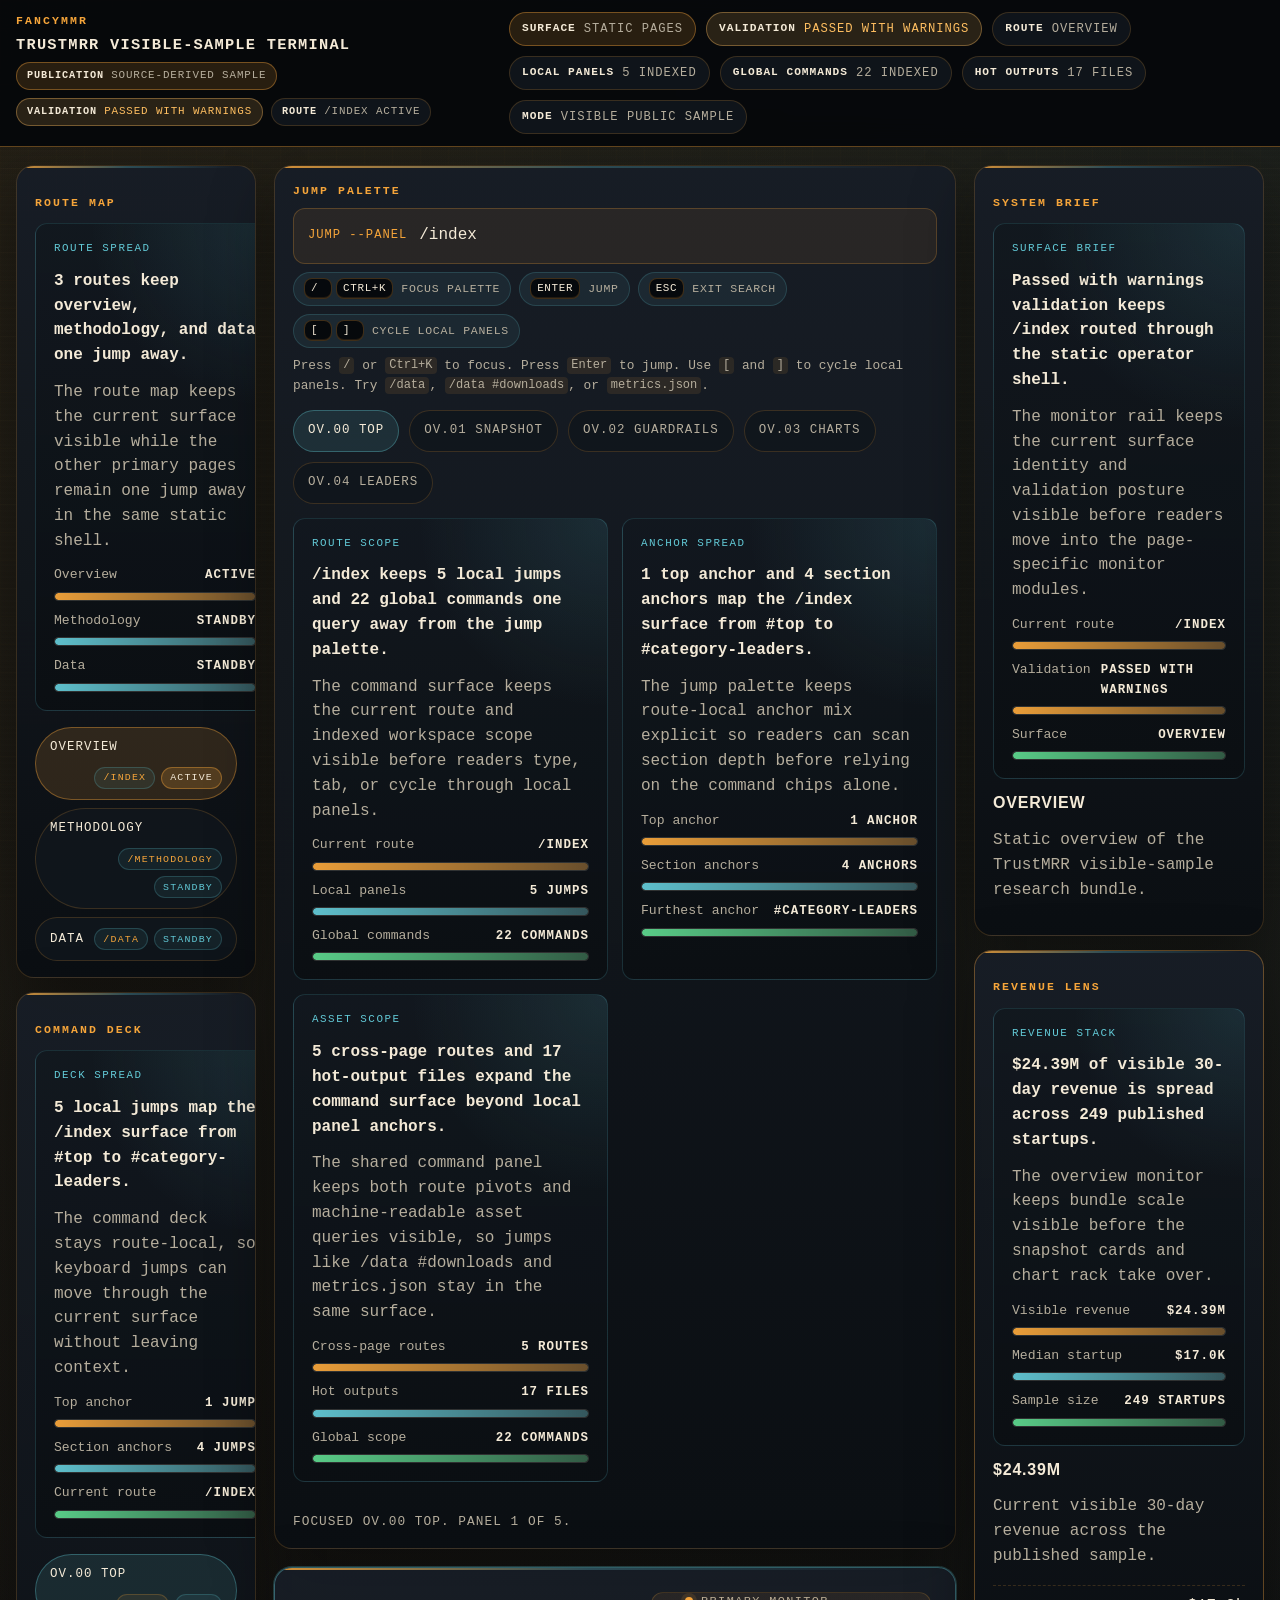
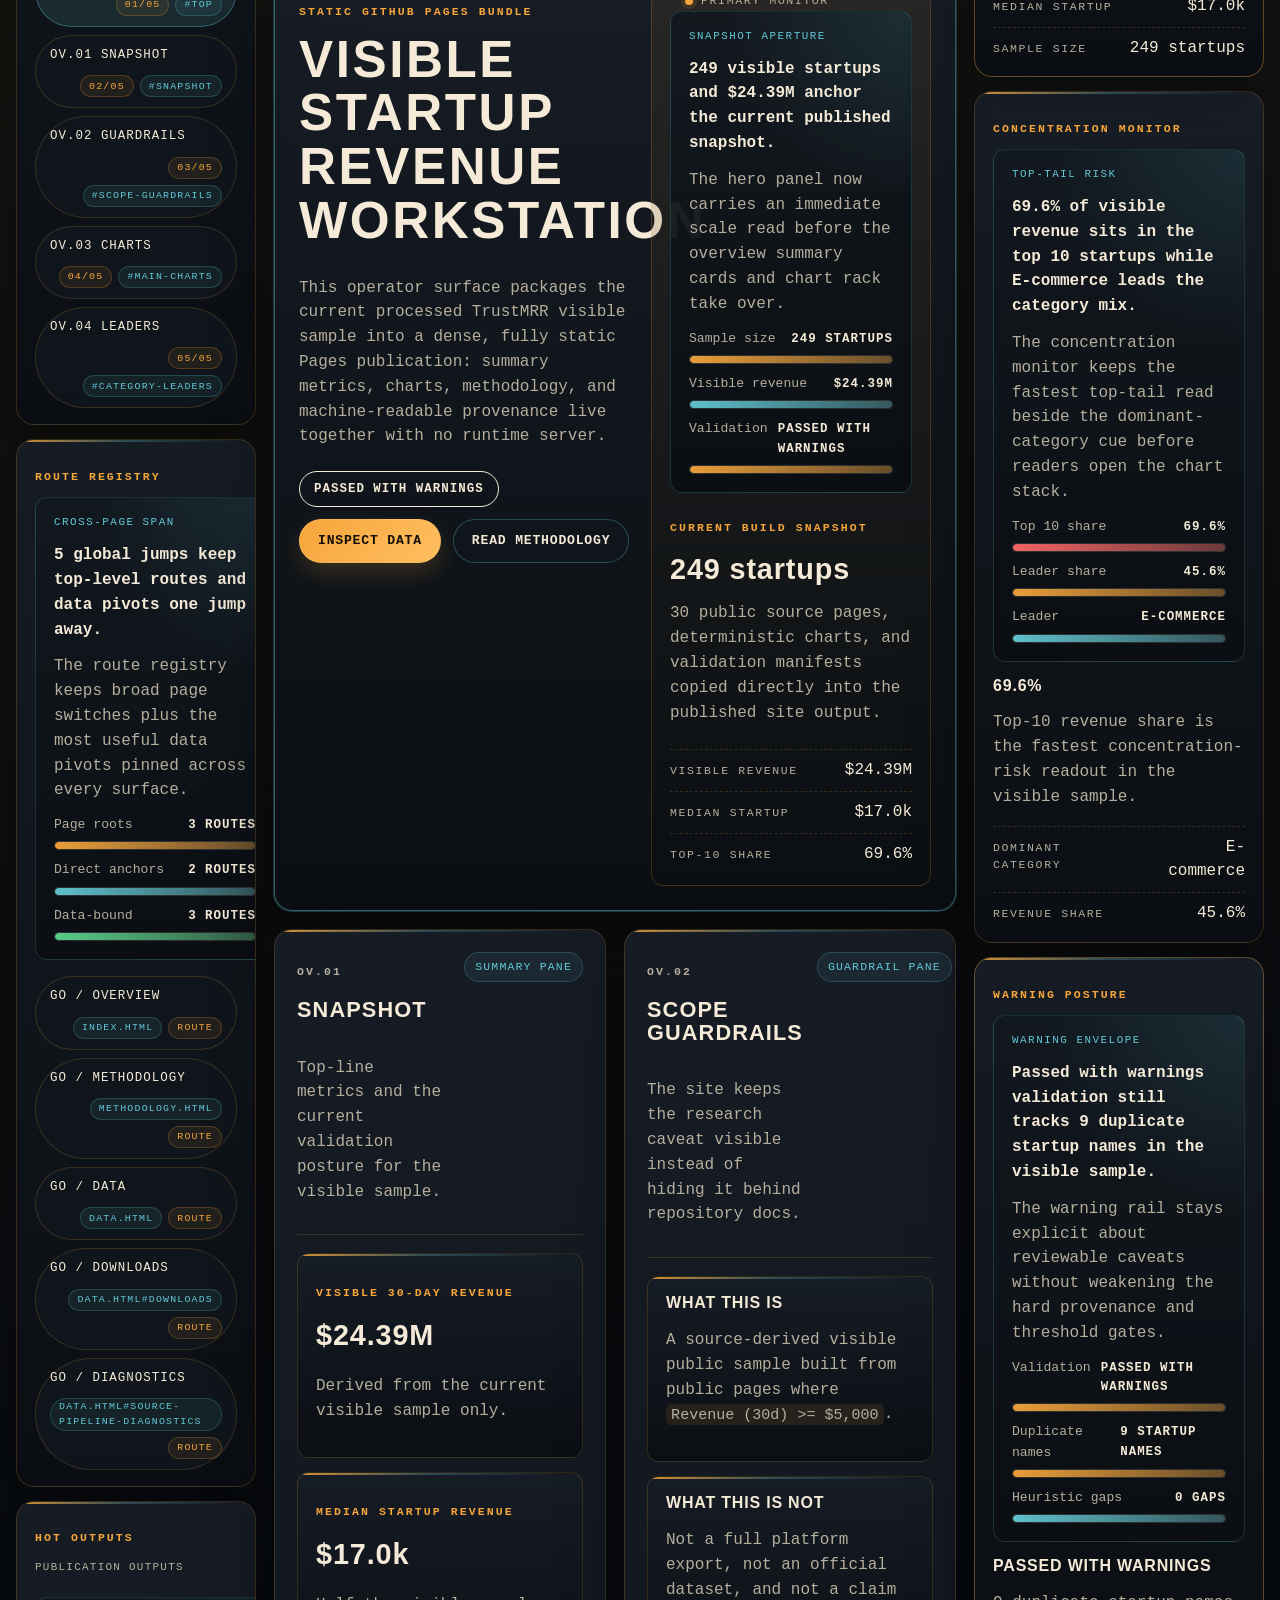
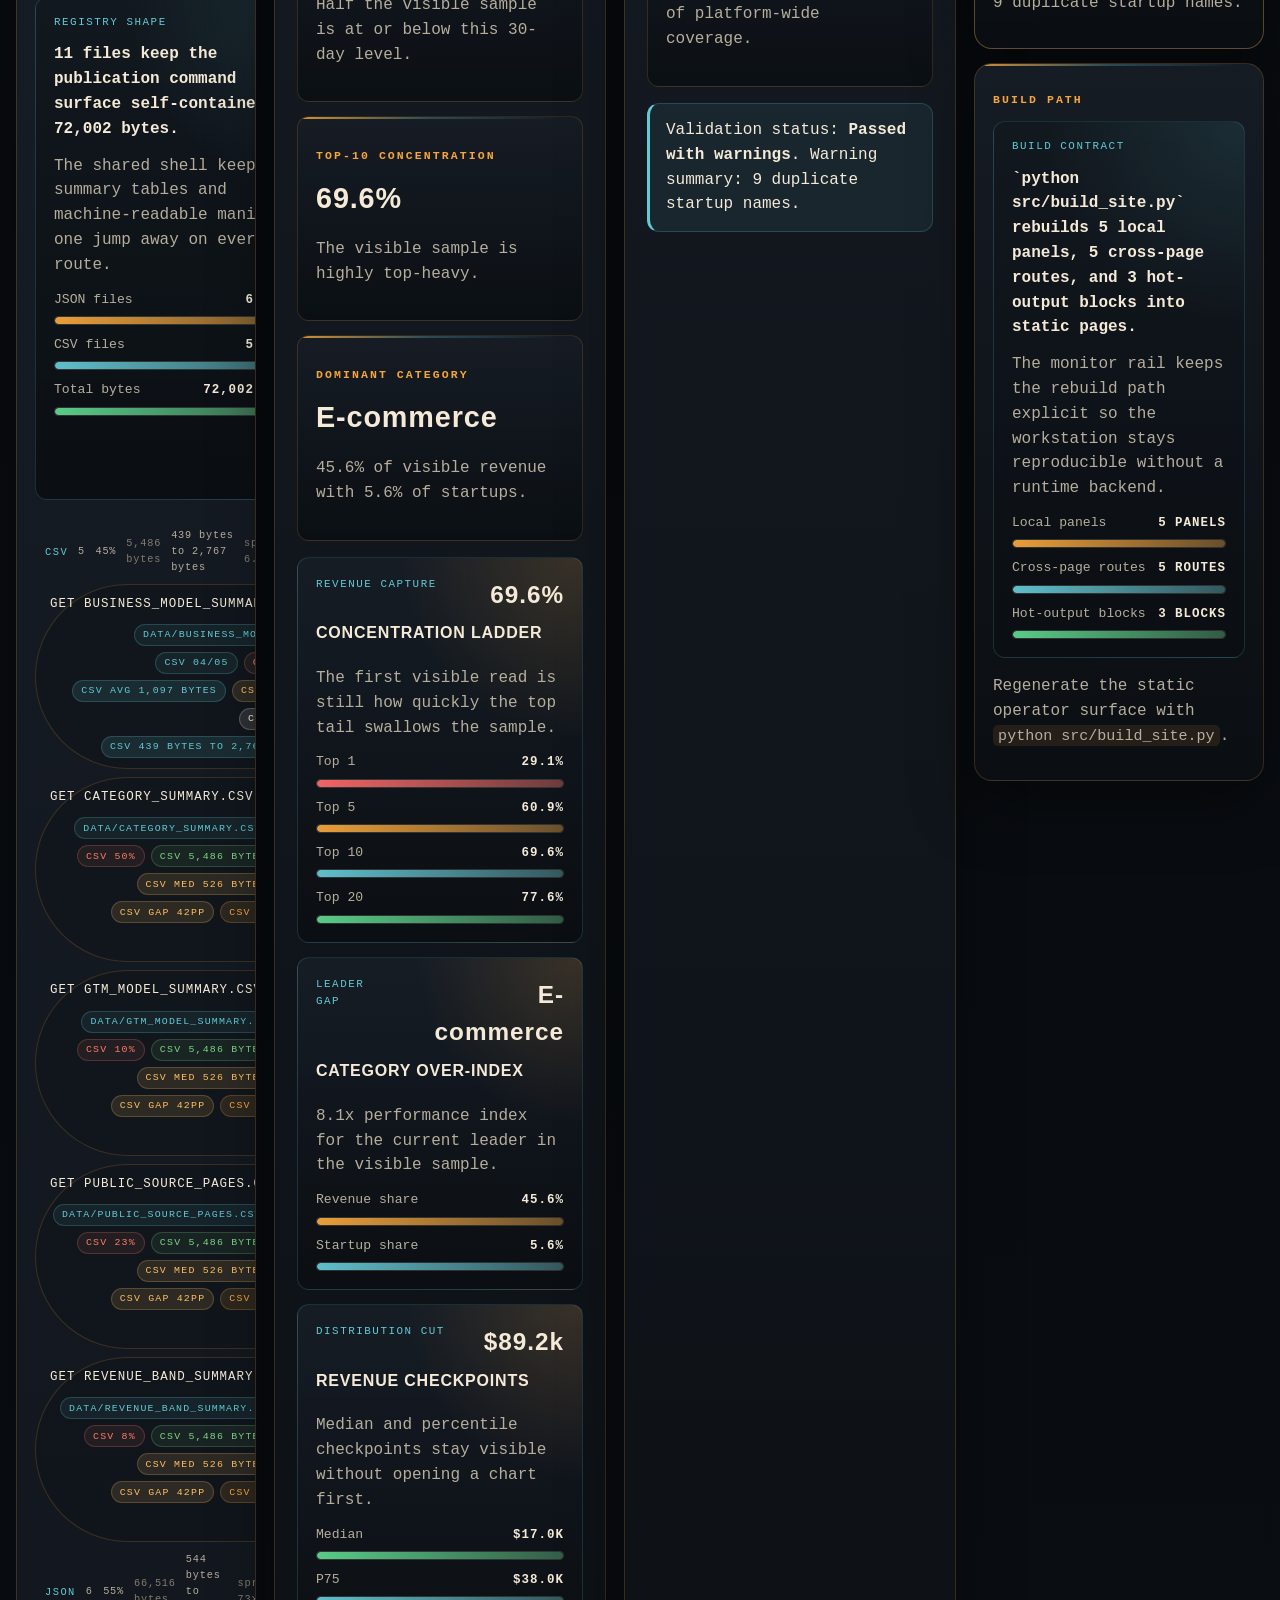
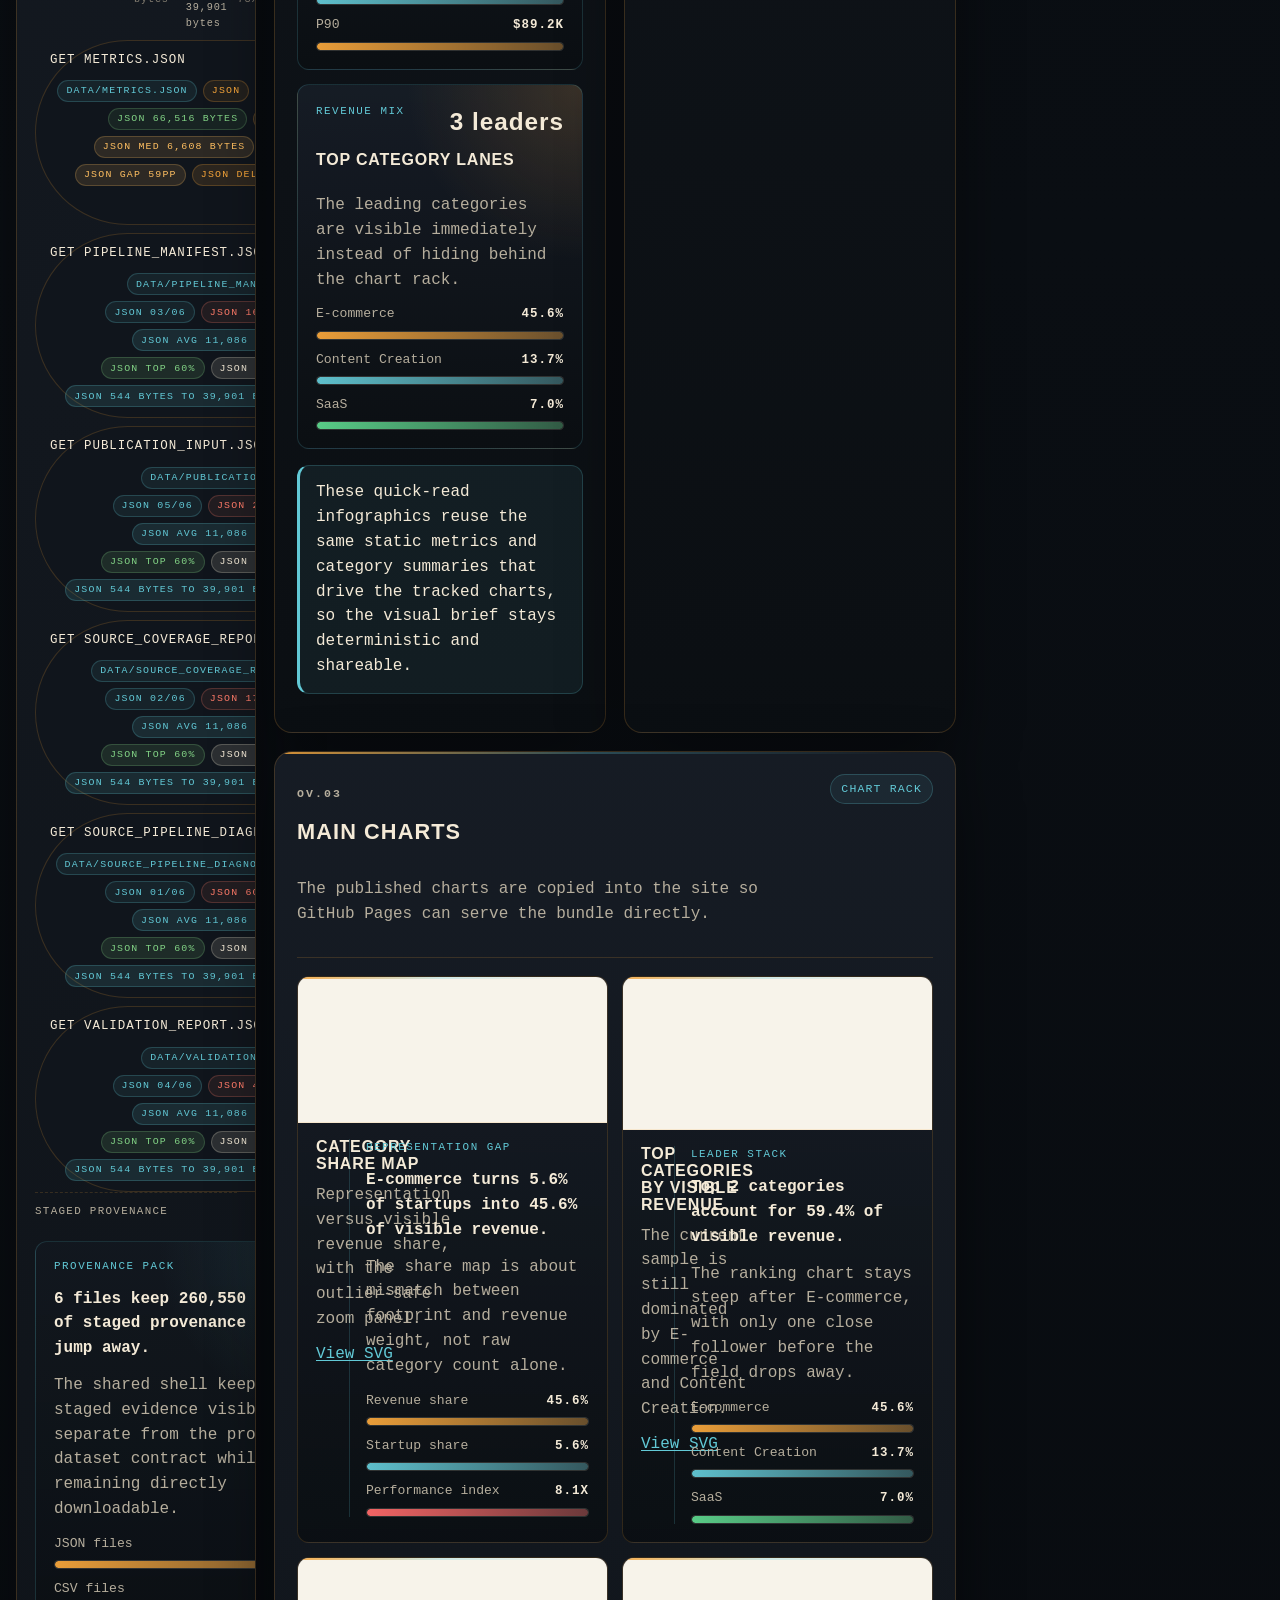
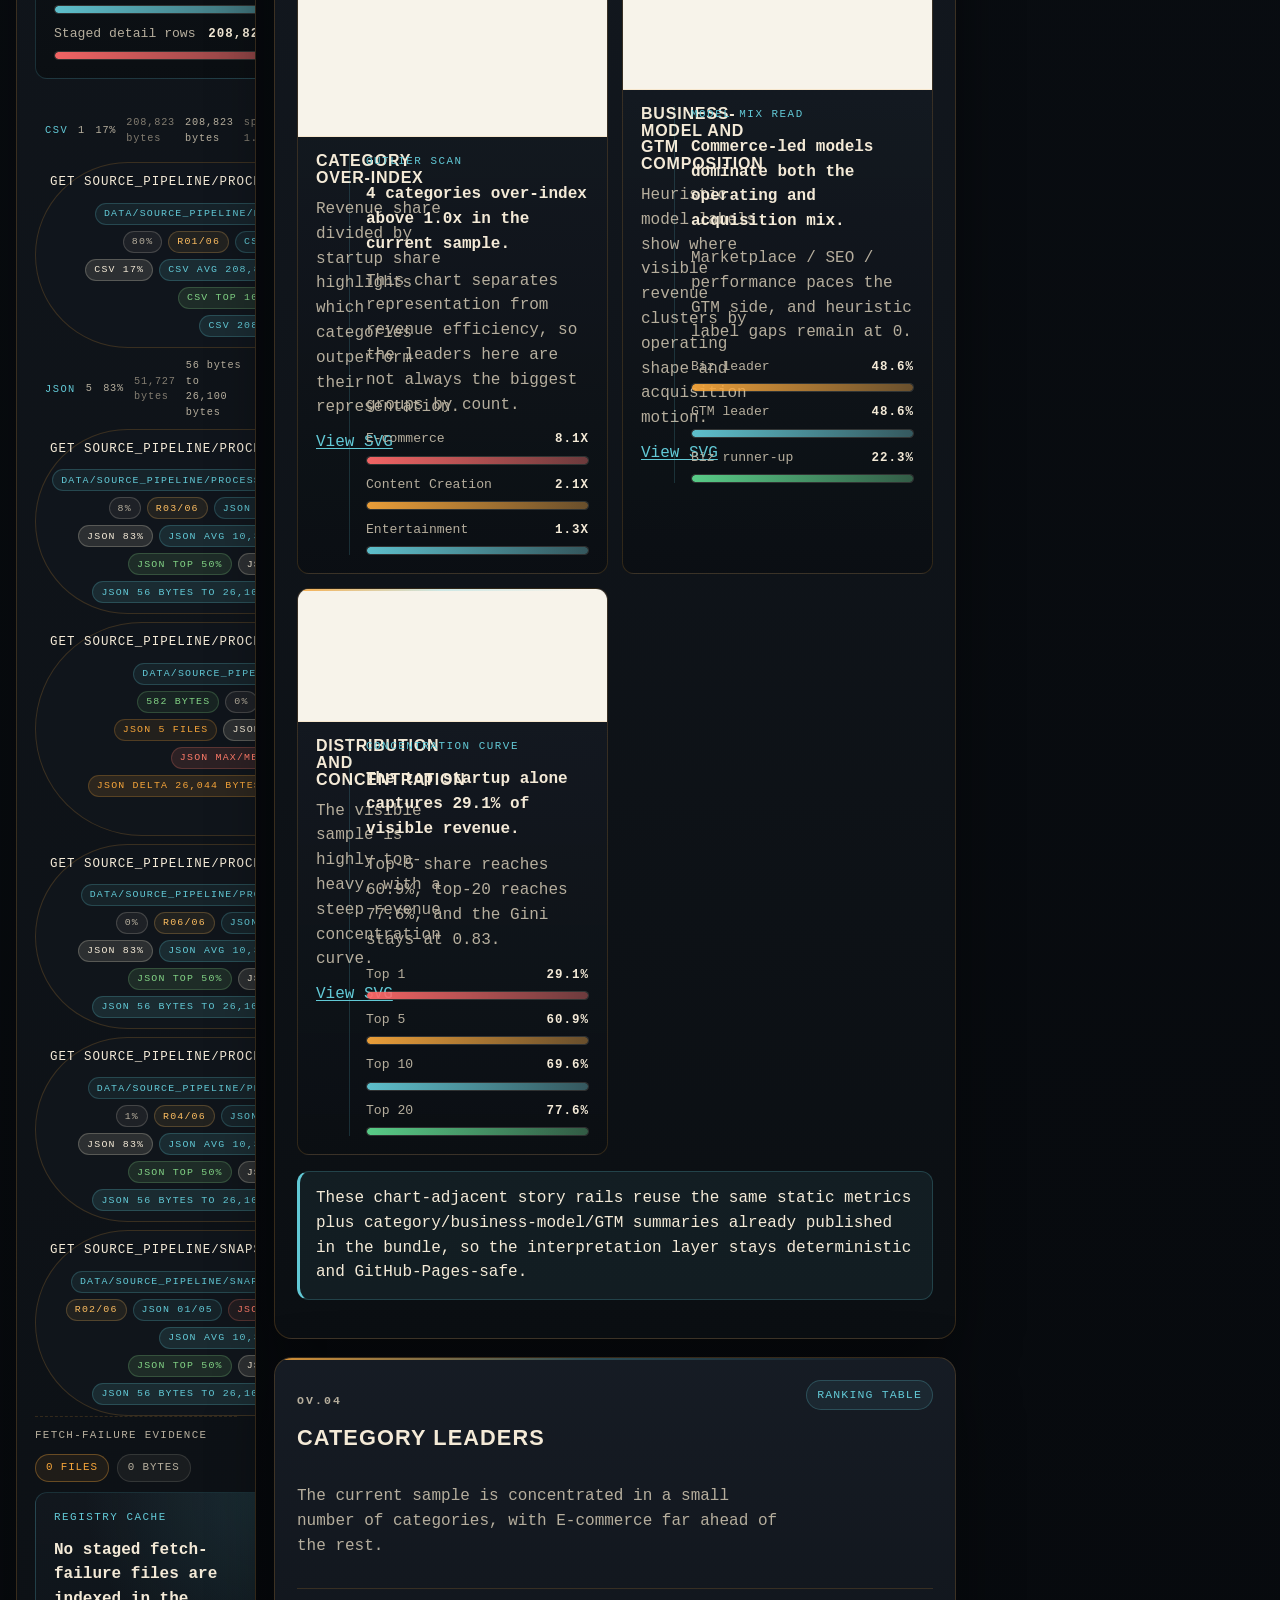
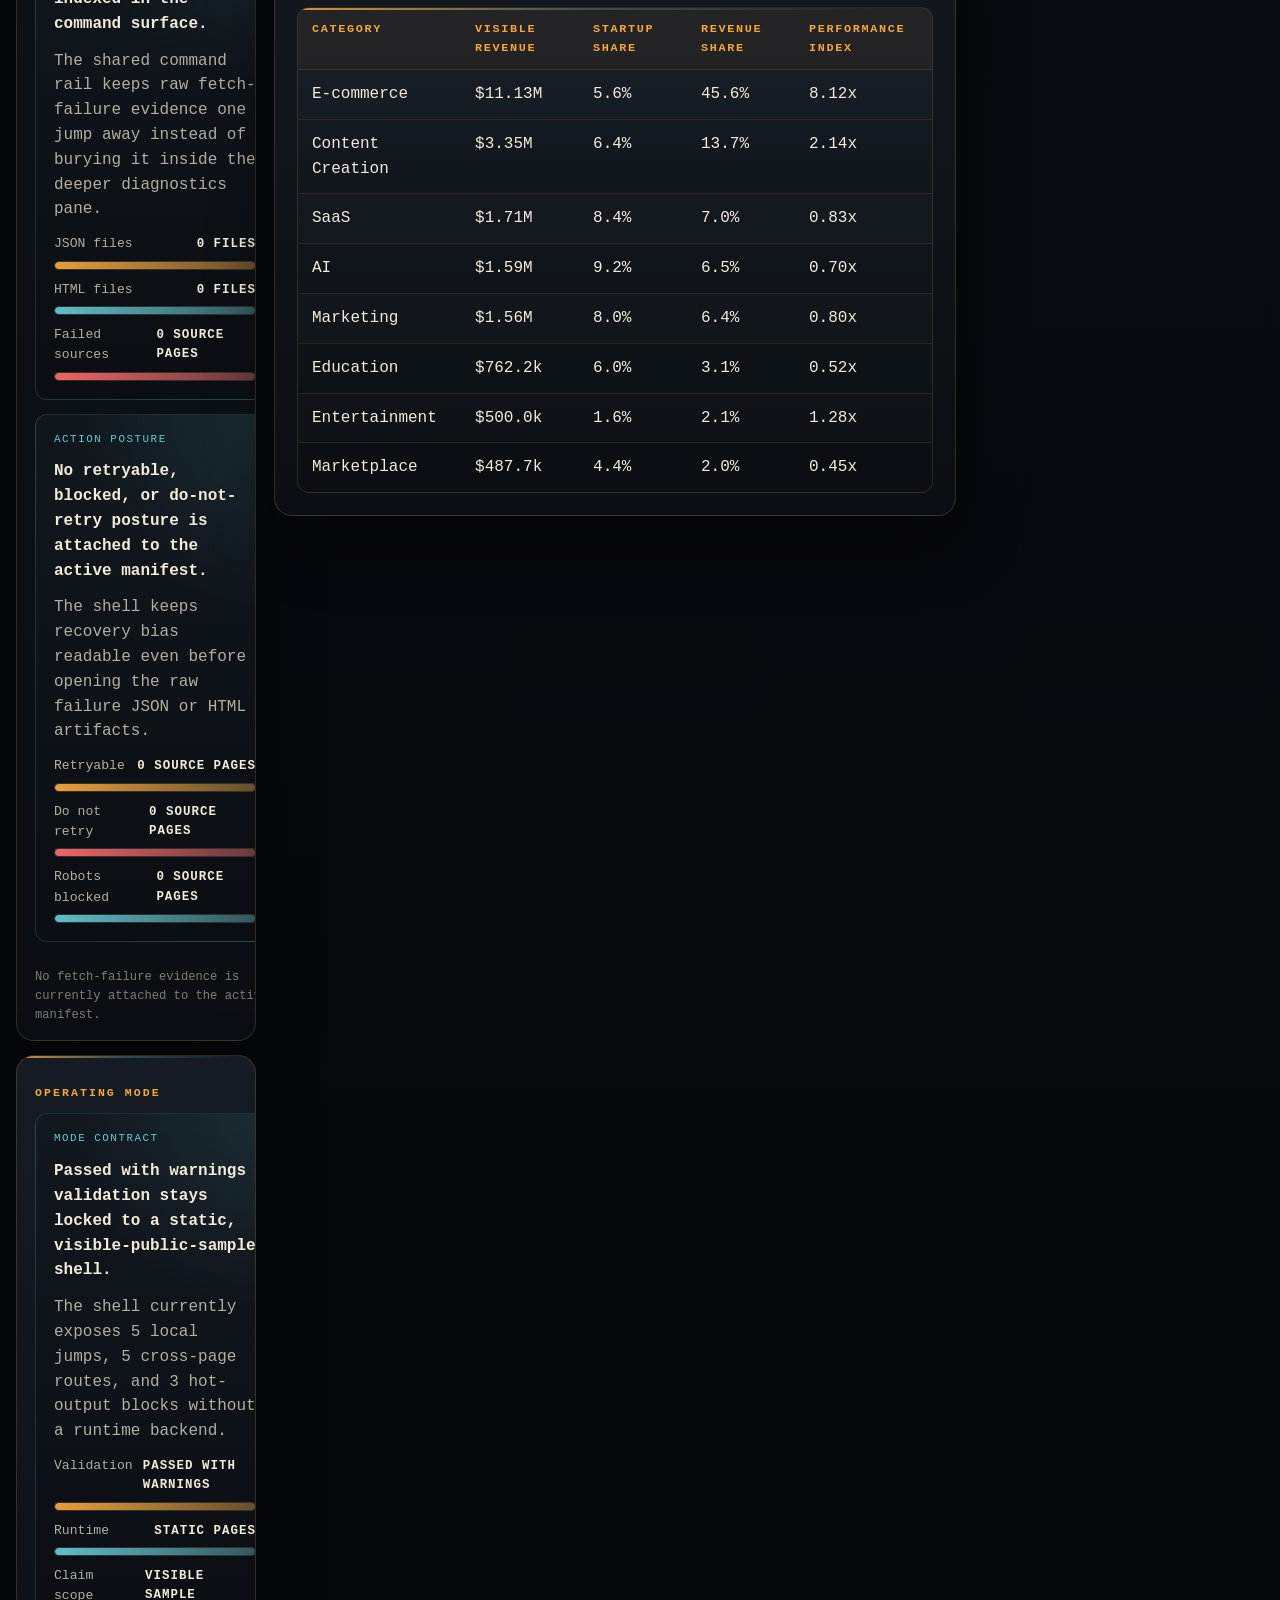
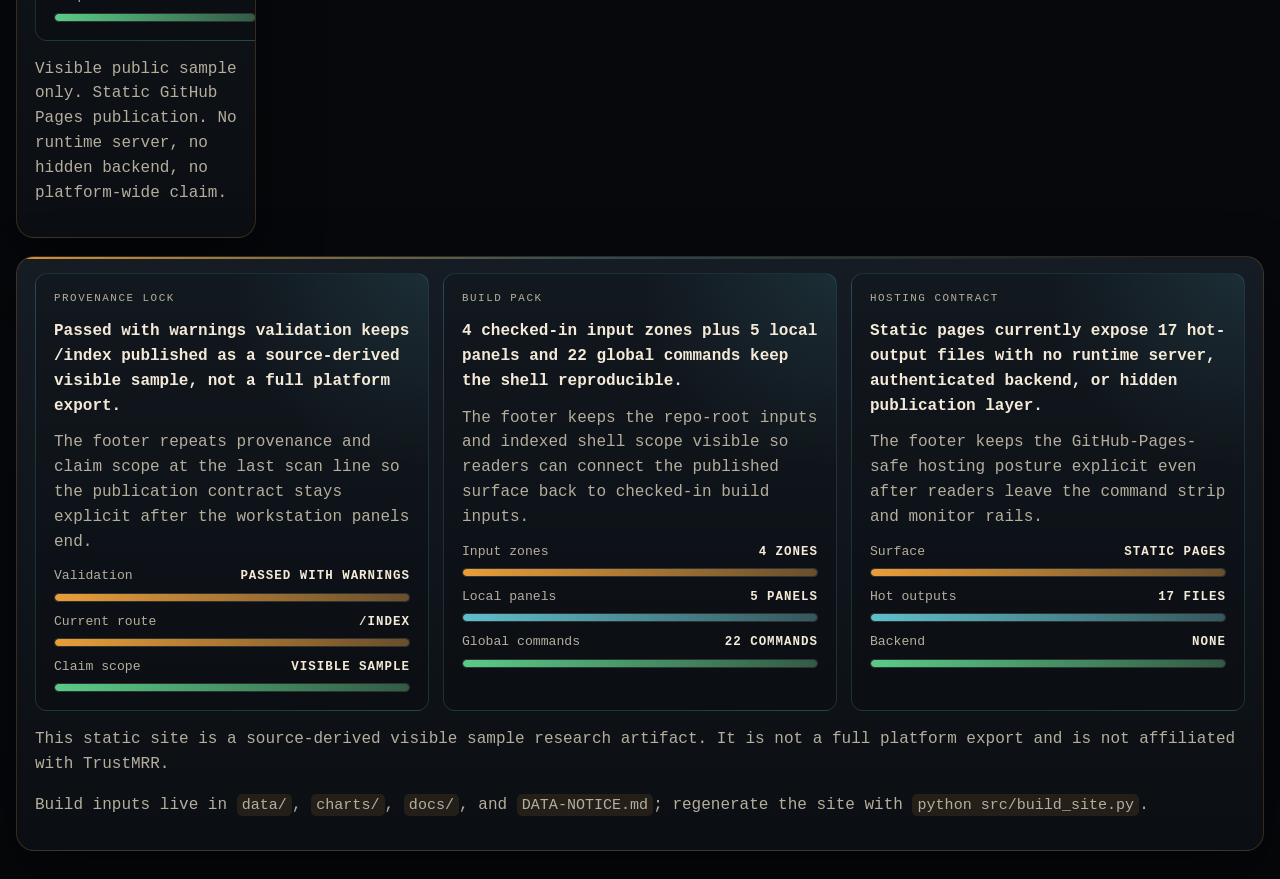
==== commit ea2ab56f: "Add hot-output format-section-byte-rank badges" ====
--- a/site/index.html
+++ b/site/index.html
@@ -256,7 +256,7 @@
   </div>
 </aside>
 </div>
-  <nav class="rail-command-links" aria-label="Publication outputs"><div class="rail-command-divider"><span class="rail-command-divider-label">CSV</span><span class="rail-command-divider-count">5</span><span class="rail-command-divider-file-share">45%</span><span class="rail-command-divider-bytes">5,486 bytes</span><span class="rail-command-divider-range">439 bytes to 2,767 bytes</span><span class="rail-command-divider-spread">spread 6.3x</span><span class="rail-command-divider-delta">delta 2,328 bytes</span><span class="rail-command-divider-gap">gap 42pp</span><span class="rail-command-divider-top-share">top 50%</span><span class="rail-command-divider-smallest-share">min 8%</span><span class="rail-command-divider-median">med 526 bytes</span><span class="rail-command-divider-max-median">max/med 5.3x</span><span class="rail-command-divider-average">avg 1,097 bytes</span><span class="rail-command-divider-share">8%</span></div><a class="rail-command-link output-registry-link" href="data/business_model_summary.csv" data-command-label="GET business_model_summary.csv" data-command-target="data/business_model_summary.csv" data-command-kind="asset" data-command-query="business_model_summary.csv" data-command-terms="business_model_summary.csv data/business_model_summary.csv business_model_summary.csv Publication bundle artifact copied into the static site: data/business_model_summary.csv. csv download asset"><span class="output-registry-label">GET business_model_summary.csv</span><span class="output-registry-meta"><span class="output-registry-badge output-registry-badge-target">data/business_model_summary.csv</span><span class="output-registry-badge output-registry-badge-format">CSV</span><span class="output-registry-badge output-registry-badge-bytes">515 bytes</span><span class="output-registry-badge output-registry-badge-share">1%</span><span class="output-registry-badge output-registry-badge-rank">R10/11</span><span class="output-registry-badge output-registry-badge-format-rank">CSV 04/05</span><span class="output-registry-badge output-registry-badge-format-share">CSV 9%</span><span class="output-registry-badge output-registry-badge-format-total">CSV 5,486 bytes</span><span class="output-registry-badge output-registry-badge-format-count">CSV 5 files</span><span class="output-registry-badge output-registry-badge-format-file-share">CSV 45%</span><span class="output-registry-badge output-registry-badge-format-average-size">CSV avg 1,097 bytes</span><span class="output-registry-badge output-registry-badge-format-median-size">CSV med 526 bytes</span><span class="output-registry-badge output-registry-badge-format-max-median">CSV max/med 5.3x</span><span class="output-registry-badge output-registry-badge-format-top-share">CSV top 50%</span><span class="output-registry-badge output-registry-badge-format-smallest-share">CSV min 8%</span><span class="output-registry-badge output-registry-badge-format-share-gap">CSV gap 42pp</span><span class="output-registry-badge output-registry-badge-format-byte-delta">CSV delta 2,328 bytes</span><span class="output-registry-badge output-registry-badge-format-byte-range">CSV 439 bytes to 2,767 bytes</span><span class="output-registry-badge output-registry-badge-format-spread-ratio">CSV spread 6.3x</span><span class="output-registry-badge output-registry-badge-format-section-byte-share">CSV 8%</span></span></a><a class="rail-command-link output-registry-link" href="data/category_summary.csv" data-command-label="GET category_summary.csv" data-command-target="data/category_summary.csv" data-command-kind="asset" data-command-query="category_summary.csv" data-command-terms="category_summary.csv data/category_summary.csv category_summary.csv Publication bundle artifact copied into the static site: data/category_summary.csv. csv download asset"><span class="output-registry-label">GET category_summary.csv</span><span class="output-registry-meta"><span class="output-registry-badge output-registry-badge-target">data/category_summary.csv</span><span class="output-registry-badge output-registry-badge-format">CSV</span><span class="output-registry-badge output-registry-badge-bytes">2,767 bytes</span><span class="output-registry-badge output-registry-badge-share">4%</span><span class="output-registry-badge output-registry-badge-rank">R04/11</span><span class="output-registry-badge output-registry-badge-format-rank">CSV 01/05</span><span class="output-registry-badge output-registry-badge-format-share">CSV 50%</span><span class="output-registry-badge output-registry-badge-format-total">CSV 5,486 bytes</span><span class="output-registry-badge output-registry-badge-format-count">CSV 5 files</span><span class="output-registry-badge output-registry-badge-format-file-share">CSV 45%</span><span class="output-registry-badge output-registry-badge-format-average-size">CSV avg 1,097 bytes</span><span class="output-registry-badge output-registry-badge-format-median-size">CSV med 526 bytes</span><span class="output-registry-badge output-registry-badge-format-max-median">CSV max/med 5.3x</span><span class="output-registry-badge output-registry-badge-format-top-share">CSV top 50%</span><span class="output-registry-badge output-registry-badge-format-smallest-share">CSV min 8%</span><span class="output-registry-badge output-registry-badge-format-share-gap">CSV gap 42pp</span><span class="output-registry-badge output-registry-badge-format-byte-delta">CSV delta 2,328 bytes</span><span class="output-registry-badge output-registry-badge-format-byte-range">CSV 439 bytes to 2,767 bytes</span><span class="output-registry-badge output-registry-badge-format-spread-ratio">CSV spread 6.3x</span><span class="output-registry-badge output-registry-badge-format-section-byte-share">CSV 8%</span></span></a><a class="rail-command-link output-registry-link" href="data/gtm_model_summary.csv" data-command-label="GET gtm_model_summary.csv" data-command-target="data/gtm_model_summary.csv" data-command-kind="asset" data-command-query="gtm_model_summary.csv" data-command-terms="gtm_model_summary.csv data/gtm_model_summary.csv gtm_model_summary.csv Publication bundle artifact copied into the static site: data/gtm_model_summary.csv. csv download asset"><span class="output-registry-label">GET gtm_model_summary.csv</span><span class="output-registry-meta"><span class="output-registry-badge output-registry-badge-target">data/gtm_model_summary.csv</span><span class="output-registry-badge output-registry-badge-format">CSV</span><span class="output-registry-badge output-registry-badge-bytes">526 bytes</span><span class="output-registry-badge output-registry-badge-share">1%</span><span class="output-registry-badge output-registry-badge-rank">R09/11</span><span class="output-registry-badge output-registry-badge-format-rank">CSV 03/05</span><span class="output-registry-badge output-registry-badge-format-share">CSV 10%</span><span class="output-registry-badge output-registry-badge-format-total">CSV 5,486 bytes</span><span class="output-registry-badge output-registry-badge-format-count">CSV 5 files</span><span class="output-registry-badge output-registry-badge-format-file-share">CSV 45%</span><span class="output-registry-badge output-registry-badge-format-average-size">CSV avg 1,097 bytes</span><span class="output-registry-badge output-registry-badge-format-median-size">CSV med 526 bytes</span><span class="output-registry-badge output-registry-badge-format-max-median">CSV max/med 5.3x</span><span class="output-registry-badge output-registry-badge-format-top-share">CSV top 50%</span><span class="output-registry-badge output-registry-badge-format-smallest-share">CSV min 8%</span><span class="output-registry-badge output-registry-badge-format-share-gap">CSV gap 42pp</span><span class="output-registry-badge output-registry-badge-format-byte-delta">CSV delta 2,328 bytes</span><span class="output-registry-badge output-registry-badge-format-byte-range">CSV 439 bytes to 2,767 bytes</span><span class="output-registry-badge output-registry-badge-format-spread-ratio">CSV spread 6.3x</span><span class="output-registry-badge output-registry-badge-format-section-byte-share">CSV 8%</span></span></a><a class="rail-command-link output-registry-link" href="data/public_source_pages.csv" data-command-label="GET public_source_pages.csv" data-command-target="data/public_source_pages.csv" data-command-kind="asset" data-command-query="public_source_pages.csv" data-command-terms="public_source_pages.csv data/public_source_pages.csv public_source_pages.csv Publication bundle artifact copied into the static site: data/public_source_pages.csv. csv download asset"><span class="output-registry-label">GET public_source_pages.csv</span><span class="output-registry-meta"><span class="output-registry-badge output-registry-badge-target">data/public_source_pages.csv</span><span class="output-registry-badge output-registry-badge-format">CSV</span><span class="output-registry-badge output-registry-badge-bytes">1,239 bytes</span><span class="output-registry-badge output-registry-badge-share">2%</span><span class="output-registry-badge output-registry-badge-rank">R07/11</span><span class="output-registry-badge output-registry-badge-format-rank">CSV 02/05</span><span class="output-registry-badge output-registry-badge-format-share">CSV 23%</span><span class="output-registry-badge output-registry-badge-format-total">CSV 5,486 bytes</span><span class="output-registry-badge output-registry-badge-format-count">CSV 5 files</span><span class="output-registry-badge output-registry-badge-format-file-share">CSV 45%</span><span class="output-registry-badge output-registry-badge-format-average-size">CSV avg 1,097 bytes</span><span class="output-registry-badge output-registry-badge-format-median-size">CSV med 526 bytes</span><span class="output-registry-badge output-registry-badge-format-max-median">CSV max/med 5.3x</span><span class="output-registry-badge output-registry-badge-format-top-share">CSV top 50%</span><span class="output-registry-badge output-registry-badge-format-smallest-share">CSV min 8%</span><span class="output-registry-badge output-registry-badge-format-share-gap">CSV gap 42pp</span><span class="output-registry-badge output-registry-badge-format-byte-delta">CSV delta 2,328 bytes</span><span class="output-registry-badge output-registry-badge-format-byte-range">CSV 439 bytes to 2,767 bytes</span><span class="output-registry-badge output-registry-badge-format-spread-ratio">CSV spread 6.3x</span><span class="output-registry-badge output-registry-badge-format-section-byte-share">CSV 8%</span></span></a><a class="rail-command-link output-registry-link" href="data/revenue_band_summary.csv" data-command-label="GET revenue_band_summary.csv" data-command-target="data/revenue_band_summary.csv" data-command-kind="asset" data-command-query="revenue_band_summary.csv" data-command-terms="revenue_band_summary.csv data/revenue_band_summary.csv revenue_band_summary.csv Publication bundle artifact copied into the static site: data/revenue_band_summary.csv. csv download asset"><span class="output-registry-label">GET revenue_band_summary.csv</span><span class="output-registry-meta"><span class="output-registry-badge output-registry-badge-target">data/revenue_band_summary.csv</span><span class="output-registry-badge output-registry-badge-format">CSV</span><span class="output-registry-badge output-registry-badge-bytes">439 bytes</span><span class="output-registry-badge output-registry-badge-share">1%</span><span class="output-registry-badge output-registry-badge-rank">R11/11</span><span class="output-registry-badge output-registry-badge-format-rank">CSV 05/05</span><span class="output-registry-badge output-registry-badge-format-share">CSV 8%</span><span class="output-registry-badge output-registry-badge-format-total">CSV 5,486 bytes</span><span class="output-registry-badge output-registry-badge-format-count">CSV 5 files</span><span class="output-registry-badge output-registry-badge-format-file-share">CSV 45%</span><span class="output-registry-badge output-registry-badge-format-average-size">CSV avg 1,097 bytes</span><span class="output-registry-badge output-registry-badge-format-median-size">CSV med 526 bytes</span><span class="output-registry-badge output-registry-badge-format-max-median">CSV max/med 5.3x</span><span class="output-registry-badge output-registry-badge-format-top-share">CSV top 50%</span><span class="output-registry-badge output-registry-badge-format-smallest-share">CSV min 8%</span><span class="output-registry-badge output-registry-badge-format-share-gap">CSV gap 42pp</span><span class="output-registry-badge output-registry-badge-format-byte-delta">CSV delta 2,328 bytes</span><span class="output-registry-badge output-registry-badge-format-byte-range">CSV 439 bytes to 2,767 bytes</span><span class="output-registry-badge output-registry-badge-format-spread-ratio">CSV spread 6.3x</span><span class="output-registry-badge output-registry-badge-format-section-byte-share">CSV 8%</span></span></a><div class="rail-command-divider"><span class="rail-command-divider-label">JSON</span><span class="rail-command-divider-count">6</span><span class="rail-command-divider-file-share">55%</span><span class="rail-command-divider-bytes">66,516 bytes</span><span class="rail-command-divider-range">544 bytes to 39,901 bytes</span><span class="rail-command-divider-spread">spread 73x</span><span class="rail-command-divider-delta">delta 39,357 bytes</span><span class="rail-command-divider-gap">gap 59pp</span><span class="rail-command-divider-top-share">top 60%</span><span class="rail-command-divider-smallest-share">min 1%</span><span class="rail-command-divider-median">med 6,608 bytes</span><span class="rail-command-divider-max-median">max/med 6.0x</span><span class="rail-command-divider-average">avg 11,086 bytes</span><span class="rail-command-divider-share">92%</span></div><a class="rail-command-link output-registry-link" href="data/metrics.json" data-command-label="GET metrics.json" data-command-target="data/metrics.json" data-command-kind="asset" data-command-query="metrics.json" data-command-terms="metrics.json data/metrics.json metrics.json Publication bundle artifact copied into the static site: data/metrics.json. json download asset"><span class="output-registry-label">GET metrics.json</span><span class="output-registry-meta"><span class="output-registry-badge output-registry-badge-target">data/metrics.json</span><span class="output-registry-badge output-registry-badge-format">JSON</span><span class="output-registry-badge output-registry-badge-bytes">544 bytes</span><span class="output-registry-badge output-registry-badge-share">1%</span><span class="output-registry-badge output-registry-badge-rank">R08/11</span><span class="output-registry-badge output-registry-badge-format-rank">JSON 06/06</span><span class="output-registry-badge output-registry-badge-format-share">JSON 1%</span><span class="output-registry-badge output-registry-badge-format-total">JSON 66,516 bytes</span><span class="output-registry-badge output-registry-badge-format-count">JSON 6 files</span><span class="output-registry-badge output-registry-badge-format-file-share">JSON 55%</span><span class="output-registry-badge output-registry-badge-format-average-size">JSON avg 11,086 bytes</span><span class="output-registry-badge output-registry-badge-format-median-size">JSON med 6,608 bytes</span><span class="output-registry-badge output-registry-badge-format-max-median">JSON max/med 6.0x</span><span class="output-registry-badge output-registry-badge-format-top-share">JSON top 60%</span><span class="output-registry-badge output-registry-badge-format-smallest-share">JSON min 1%</span><span class="output-registry-badge output-registry-badge-format-share-gap">JSON gap 59pp</span><span class="output-registry-badge output-registry-badge-format-byte-delta">JSON delta 39,357 bytes</span><span class="output-registry-badge output-registry-badge-format-byte-range">JSON 544 bytes to 39,901 bytes</span><span class="output-registry-badge output-registry-badge-format-spread-ratio">JSON spread 73x</span><span class="output-registry-badge output-registry-badge-format-section-byte-share">JSON 92%</span></span></a><a class="rail-command-link output-registry-link" href="data/pipeline_manifest.json" data-command-label="GET pipeline_manifest.json" data-command-target="data/pipeline_manifest.json" data-command-kind="asset" data-command-query="pipeline_manifest.json" data-command-terms="pipeline_manifest.json data/pipeline_manifest.json pipeline_manifest.json Active pipeline manifest for the current static publication bundle. json download asset"><span class="output-registry-label">GET pipeline_manifest.json</span><span class="output-registry-meta"><span class="output-registry-badge output-registry-badge-target">data/pipeline_manifest.json</span><span class="output-registry-badge output-registry-badge-format">JSON</span><span class="output-registry-badge output-registry-badge-bytes">10,692 bytes</span><span class="output-registry-badge output-registry-badge-share">15%</span><span class="output-registry-badge output-registry-badge-rank">R03/11</span><span class="output-registry-badge output-registry-badge-format-rank">JSON 03/06</span><span class="output-registry-badge output-registry-badge-format-share">JSON 16%</span><span class="output-registry-badge output-registry-badge-format-total">JSON 66,516 bytes</span><span class="output-registry-badge output-registry-badge-format-count">JSON 6 files</span><span class="output-registry-badge output-registry-badge-format-file-share">JSON 55%</span><span class="output-registry-badge output-registry-badge-format-average-size">JSON avg 11,086 bytes</span><span class="output-registry-badge output-registry-badge-format-median-size">JSON med 6,608 bytes</span><span class="output-registry-badge output-registry-badge-format-max-median">JSON max/med 6.0x</span><span class="output-registry-badge output-registry-badge-format-top-share">JSON top 60%</span><span class="output-registry-badge output-registry-badge-format-smallest-share">JSON min 1%</span><span class="output-registry-badge output-registry-badge-format-share-gap">JSON gap 59pp</span><span class="output-registry-badge output-registry-badge-format-byte-delta">JSON delta 39,357 bytes</span><span class="output-registry-badge output-registry-badge-format-byte-range">JSON 544 bytes to 39,901 bytes</span><span class="output-registry-badge output-registry-badge-format-spread-ratio">JSON spread 73x</span><span class="output-registry-badge output-registry-badge-format-section-byte-share">JSON 92%</span></span></a><a class="rail-command-link output-registry-link" href="data/publication_input.json" data-command-label="GET publication_input.json" data-command-target="data/publication_input.json" data-command-kind="asset" data-command-query="publication_input.json" data-command-terms="publication_input.json data/publication_input.json publication_input.json Publication bundle artifact copied into the static site: data/publication_input.json. json download asset"><span class="output-registry-label">GET publication_input.json</span><span class="output-registry-meta"><span class="output-registry-badge output-registry-badge-target">data/publication_input.json</span><span class="output-registry-badge output-registry-badge-format">JSON</span><span class="output-registry-badge output-registry-badge-bytes">1,346 bytes</span><span class="output-registry-badge output-registry-badge-share">2%</span><span class="output-registry-badge output-registry-badge-rank">R06/11</span><span class="output-registry-badge output-registry-badge-format-rank">JSON 05/06</span><span class="output-registry-badge output-registry-badge-format-share">JSON 2%</span><span class="output-registry-badge output-registry-badge-format-total">JSON 66,516 bytes</span><span class="output-registry-badge output-registry-badge-format-count">JSON 6 files</span><span class="output-registry-badge output-registry-badge-format-file-share">JSON 55%</span><span class="output-registry-badge output-registry-badge-format-average-size">JSON avg 11,086 bytes</span><span class="output-registry-badge output-registry-badge-format-median-size">JSON med 6,608 bytes</span><span class="output-registry-badge output-registry-badge-format-max-median">JSON max/med 6.0x</span><span class="output-registry-badge output-registry-badge-format-top-share">JSON top 60%</span><span class="output-registry-badge output-registry-badge-format-smallest-share">JSON min 1%</span><span class="output-registry-badge output-registry-badge-format-share-gap">JSON gap 59pp</span><span class="output-registry-badge output-registry-badge-format-byte-delta">JSON delta 39,357 bytes</span><span class="output-registry-badge output-registry-badge-format-byte-range">JSON 544 bytes to 39,901 bytes</span><span class="output-registry-badge output-registry-badge-format-spread-ratio">JSON spread 73x</span><span class="output-registry-badge output-registry-badge-format-section-byte-share">JSON 92%</span></span></a><a class="rail-command-link output-registry-link" href="data/source_coverage_report.json" data-command-label="GET source_coverage_report.json" data-command-target="data/source_coverage_report.json" data-command-kind="asset" data-command-query="source_coverage_report.json" data-command-terms="source_coverage_report.json data/source_coverage_report.json source_coverage_report.json Publication bundle artifact copied into the static site: data/source_coverage_report.json. json download asset"><span class="output-registry-label">GET source_coverage_report.json</span><span class="output-registry-meta"><span class="output-registry-badge output-registry-badge-target">data/source_coverage_report.json</span><span class="output-registry-badge output-registry-badge-format">JSON</span><span class="output-registry-badge output-registry-badge-bytes">11,509 bytes</span><span class="output-registry-badge output-registry-badge-share">16%</span><span class="output-registry-badge output-registry-badge-rank">R02/11</span><span class="output-registry-badge output-registry-badge-format-rank">JSON 02/06</span><span class="output-registry-badge output-registry-badge-format-share">JSON 17%</span><span class="output-registry-badge output-registry-badge-format-total">JSON 66,516 bytes</span><span class="output-registry-badge output-registry-badge-format-count">JSON 6 files</span><span class="output-registry-badge output-registry-badge-format-file-share">JSON 55%</span><span class="output-registry-badge output-registry-badge-format-average-size">JSON avg 11,086 bytes</span><span class="output-registry-badge output-registry-badge-format-median-size">JSON med 6,608 bytes</span><span class="output-registry-badge output-registry-badge-format-max-median">JSON max/med 6.0x</span><span class="output-registry-badge output-registry-badge-format-top-share">JSON top 60%</span><span class="output-registry-badge output-registry-badge-format-smallest-share">JSON min 1%</span><span class="output-registry-badge output-registry-badge-format-share-gap">JSON gap 59pp</span><span class="output-registry-badge output-registry-badge-format-byte-delta">JSON delta 39,357 bytes</span><span class="output-registry-badge output-registry-badge-format-byte-range">JSON 544 bytes to 39,901 bytes</span><span class="output-registry-badge output-registry-badge-format-spread-ratio">JSON spread 73x</span><span class="output-registry-badge output-registry-badge-format-section-byte-share">JSON 92%</span></span></a><a class="rail-command-link output-registry-link" href="data/source_pipeline_diagnostics.json" data-command-label="GET source_pipeline_diagnostics.json" data-command-target="data/source_pipeline_diagnostics.json" data-command-kind="asset" data-command-query="source_pipeline_diagnostics.json" data-command-terms="source_pipeline_diagnostics.json data/source_pipeline_diagnostics.json source_pipeline_diagnostics.json Publication bundle artifact copied into the static site: data/source_pipeline_diagnostics.json. json download asset"><span class="output-registry-label">GET source_pipeline_diagnostics.json</span><span class="output-registry-meta"><span class="output-registry-badge output-registry-badge-target">data/source_pipeline_diagnostics.json</span><span class="output-registry-badge output-registry-badge-format">JSON</span><span class="output-registry-badge output-registry-badge-bytes">39,901 bytes</span><span class="output-registry-badge output-registry-badge-share">55%</span><span class="output-registry-badge output-registry-badge-rank">R01/11</span><span class="output-registry-badge output-registry-badge-format-rank">JSON 01/06</span><span class="output-registry-badge output-registry-badge-format-share">JSON 60%</span><span class="output-registry-badge output-registry-badge-format-total">JSON 66,516 bytes</span><span class="output-registry-badge output-registry-badge-format-count">JSON 6 files</span><span class="output-registry-badge output-registry-badge-format-file-share">JSON 55%</span><span class="output-registry-badge output-registry-badge-format-average-size">JSON avg 11,086 bytes</span><span class="output-registry-badge output-registry-badge-format-median-size">JSON med 6,608 bytes</span><span class="output-registry-badge output-registry-badge-format-max-median">JSON max/med 6.0x</span><span class="output-registry-badge output-registry-badge-format-top-share">JSON top 60%</span><span class="output-registry-badge output-registry-badge-format-smallest-share">JSON min 1%</span><span class="output-registry-badge output-registry-badge-format-share-gap">JSON gap 59pp</span><span class="output-registry-badge output-registry-badge-format-byte-delta">JSON delta 39,357 bytes</span><span class="output-registry-badge output-registry-badge-format-byte-range">JSON 544 bytes to 39,901 bytes</span><span class="output-registry-badge output-registry-badge-format-spread-ratio">JSON spread 73x</span><span class="output-registry-badge output-registry-badge-format-section-byte-share">JSON 92%</span></span></a><a class="rail-command-link output-registry-link" href="data/validation_report.json" data-command-label="GET validation_report.json" data-command-target="data/validation_report.json" data-command-kind="asset" data-command-query="validation_report.json" data-command-terms="validation_report.json data/validation_report.json validation_report.json Publication bundle artifact copied into the static site: data/validation_report.json. json download asset"><span class="output-registry-label">GET validation_report.json</span><span class="output-registry-meta"><span class="output-registry-badge output-registry-badge-target">data/validation_report.json</span><span class="output-registry-badge output-registry-badge-format">JSON</span><span class="output-registry-badge output-registry-badge-bytes">2,524 bytes</span><span class="output-registry-badge output-registry-badge-share">4%</span><span class="output-registry-badge output-registry-badge-rank">R05/11</span><span class="output-registry-badge output-registry-badge-format-rank">JSON 04/06</span><span class="output-registry-badge output-registry-badge-format-share">JSON 4%</span><span class="output-registry-badge output-registry-badge-format-total">JSON 66,516 bytes</span><span class="output-registry-badge output-registry-badge-format-count">JSON 6 files</span><span class="output-registry-badge output-registry-badge-format-file-share">JSON 55%</span><span class="output-registry-badge output-registry-badge-format-average-size">JSON avg 11,086 bytes</span><span class="output-registry-badge output-registry-badge-format-median-size">JSON med 6,608 bytes</span><span class="output-registry-badge output-registry-badge-format-max-median">JSON max/med 6.0x</span><span class="output-registry-badge output-registry-badge-format-top-share">JSON top 60%</span><span class="output-registry-badge output-registry-badge-format-smallest-share">JSON min 1%</span><span class="output-registry-badge output-registry-badge-format-share-gap">JSON gap 59pp</span><span class="output-registry-badge output-registry-badge-format-byte-delta">JSON delta 39,357 bytes</span><span class="output-registry-badge output-registry-badge-format-byte-range">JSON 544 bytes to 39,901 bytes</span><span class="output-registry-badge output-registry-badge-format-spread-ratio">JSON spread 73x</span><span class="output-registry-badge output-registry-badge-format-section-byte-share">JSON 92%</span></span></a></nav>
+  <nav class="rail-command-links" aria-label="Publication outputs"><div class="rail-command-divider"><span class="rail-command-divider-label">CSV</span><span class="rail-command-divider-count">5</span><span class="rail-command-divider-file-share">45%</span><span class="rail-command-divider-bytes">5,486 bytes</span><span class="rail-command-divider-range">439 bytes to 2,767 bytes</span><span class="rail-command-divider-spread">spread 6.3x</span><span class="rail-command-divider-delta">delta 2,328 bytes</span><span class="rail-command-divider-gap">gap 42pp</span><span class="rail-command-divider-top-share">top 50%</span><span class="rail-command-divider-smallest-share">min 8%</span><span class="rail-command-divider-median">med 526 bytes</span><span class="rail-command-divider-max-median">max/med 5.3x</span><span class="rail-command-divider-average">avg 1,097 bytes</span><span class="rail-command-divider-share">8%</span></div><a class="rail-command-link output-registry-link" href="data/business_model_summary.csv" data-command-label="GET business_model_summary.csv" data-command-target="data/business_model_summary.csv" data-command-kind="asset" data-command-query="business_model_summary.csv" data-command-terms="business_model_summary.csv data/business_model_summary.csv business_model_summary.csv Publication bundle artifact copied into the static site: data/business_model_summary.csv. csv download asset"><span class="output-registry-label">GET business_model_summary.csv</span><span class="output-registry-meta"><span class="output-registry-badge output-registry-badge-target">data/business_model_summary.csv</span><span class="output-registry-badge output-registry-badge-format">CSV</span><span class="output-registry-badge output-registry-badge-bytes">515 bytes</span><span class="output-registry-badge output-registry-badge-share">1%</span><span class="output-registry-badge output-registry-badge-rank">R10/11</span><span class="output-registry-badge output-registry-badge-format-rank">CSV 04/05</span><span class="output-registry-badge output-registry-badge-format-share">CSV 9%</span><span class="output-registry-badge output-registry-badge-format-total">CSV 5,486 bytes</span><span class="output-registry-badge output-registry-badge-format-count">CSV 5 files</span><span class="output-registry-badge output-registry-badge-format-file-share">CSV 45%</span><span class="output-registry-badge output-registry-badge-format-average-size">CSV avg 1,097 bytes</span><span class="output-registry-badge output-registry-badge-format-median-size">CSV med 526 bytes</span><span class="output-registry-badge output-registry-badge-format-max-median">CSV max/med 5.3x</span><span class="output-registry-badge output-registry-badge-format-top-share">CSV top 50%</span><span class="output-registry-badge output-registry-badge-format-smallest-share">CSV min 8%</span><span class="output-registry-badge output-registry-badge-format-share-gap">CSV gap 42pp</span><span class="output-registry-badge output-registry-badge-format-byte-delta">CSV delta 2,328 bytes</span><span class="output-registry-badge output-registry-badge-format-byte-range">CSV 439 bytes to 2,767 bytes</span><span class="output-registry-badge output-registry-badge-format-spread-ratio">CSV spread 6.3x</span><span class="output-registry-badge output-registry-badge-format-section-byte-share">CSV 8%</span><span class="output-registry-badge output-registry-badge-format-section-byte-rank">CSV S02/02</span></span></a><a class="rail-command-link output-registry-link" href="data/category_summary.csv" data-command-label="GET category_summary.csv" data-command-target="data/category_summary.csv" data-command-kind="asset" data-command-query="category_summary.csv" data-command-terms="category_summary.csv data/category_summary.csv category_summary.csv Publication bundle artifact copied into the static site: data/category_summary.csv. csv download asset"><span class="output-registry-label">GET category_summary.csv</span><span class="output-registry-meta"><span class="output-registry-badge output-registry-badge-target">data/category_summary.csv</span><span class="output-registry-badge output-registry-badge-format">CSV</span><span class="output-registry-badge output-registry-badge-bytes">2,767 bytes</span><span class="output-registry-badge output-registry-badge-share">4%</span><span class="output-registry-badge output-registry-badge-rank">R04/11</span><span class="output-registry-badge output-registry-badge-format-rank">CSV 01/05</span><span class="output-registry-badge output-registry-badge-format-share">CSV 50%</span><span class="output-registry-badge output-registry-badge-format-total">CSV 5,486 bytes</span><span class="output-registry-badge output-registry-badge-format-count">CSV 5 files</span><span class="output-registry-badge output-registry-badge-format-file-share">CSV 45%</span><span class="output-registry-badge output-registry-badge-format-average-size">CSV avg 1,097 bytes</span><span class="output-registry-badge output-registry-badge-format-median-size">CSV med 526 bytes</span><span class="output-registry-badge output-registry-badge-format-max-median">CSV max/med 5.3x</span><span class="output-registry-badge output-registry-badge-format-top-share">CSV top 50%</span><span class="output-registry-badge output-registry-badge-format-smallest-share">CSV min 8%</span><span class="output-registry-badge output-registry-badge-format-share-gap">CSV gap 42pp</span><span class="output-registry-badge output-registry-badge-format-byte-delta">CSV delta 2,328 bytes</span><span class="output-registry-badge output-registry-badge-format-byte-range">CSV 439 bytes to 2,767 bytes</span><span class="output-registry-badge output-registry-badge-format-spread-ratio">CSV spread 6.3x</span><span class="output-registry-badge output-registry-badge-format-section-byte-share">CSV 8%</span><span class="output-registry-badge output-registry-badge-format-section-byte-rank">CSV S02/02</span></span></a><a class="rail-command-link output-registry-link" href="data/gtm_model_summary.csv" data-command-label="GET gtm_model_summary.csv" data-command-target="data/gtm_model_summary.csv" data-command-kind="asset" data-command-query="gtm_model_summary.csv" data-command-terms="gtm_model_summary.csv data/gtm_model_summary.csv gtm_model_summary.csv Publication bundle artifact copied into the static site: data/gtm_model_summary.csv. csv download asset"><span class="output-registry-label">GET gtm_model_summary.csv</span><span class="output-registry-meta"><span class="output-registry-badge output-registry-badge-target">data/gtm_model_summary.csv</span><span class="output-registry-badge output-registry-badge-format">CSV</span><span class="output-registry-badge output-registry-badge-bytes">526 bytes</span><span class="output-registry-badge output-registry-badge-share">1%</span><span class="output-registry-badge output-registry-badge-rank">R09/11</span><span class="output-registry-badge output-registry-badge-format-rank">CSV 03/05</span><span class="output-registry-badge output-registry-badge-format-share">CSV 10%</span><span class="output-registry-badge output-registry-badge-format-total">CSV 5,486 bytes</span><span class="output-registry-badge output-registry-badge-format-count">CSV 5 files</span><span class="output-registry-badge output-registry-badge-format-file-share">CSV 45%</span><span class="output-registry-badge output-registry-badge-format-average-size">CSV avg 1,097 bytes</span><span class="output-registry-badge output-registry-badge-format-median-size">CSV med 526 bytes</span><span class="output-registry-badge output-registry-badge-format-max-median">CSV max/med 5.3x</span><span class="output-registry-badge output-registry-badge-format-top-share">CSV top 50%</span><span class="output-registry-badge output-registry-badge-format-smallest-share">CSV min 8%</span><span class="output-registry-badge output-registry-badge-format-share-gap">CSV gap 42pp</span><span class="output-registry-badge output-registry-badge-format-byte-delta">CSV delta 2,328 bytes</span><span class="output-registry-badge output-registry-badge-format-byte-range">CSV 439 bytes to 2,767 bytes</span><span class="output-registry-badge output-registry-badge-format-spread-ratio">CSV spread 6.3x</span><span class="output-registry-badge output-registry-badge-format-section-byte-share">CSV 8%</span><span class="output-registry-badge output-registry-badge-format-section-byte-rank">CSV S02/02</span></span></a><a class="rail-command-link output-registry-link" href="data/public_source_pages.csv" data-command-label="GET public_source_pages.csv" data-command-target="data/public_source_pages.csv" data-command-kind="asset" data-command-query="public_source_pages.csv" data-command-terms="public_source_pages.csv data/public_source_pages.csv public_source_pages.csv Publication bundle artifact copied into the static site: data/public_source_pages.csv. csv download asset"><span class="output-registry-label">GET public_source_pages.csv</span><span class="output-registry-meta"><span class="output-registry-badge output-registry-badge-target">data/public_source_pages.csv</span><span class="output-registry-badge output-registry-badge-format">CSV</span><span class="output-registry-badge output-registry-badge-bytes">1,239 bytes</span><span class="output-registry-badge output-registry-badge-share">2%</span><span class="output-registry-badge output-registry-badge-rank">R07/11</span><span class="output-registry-badge output-registry-badge-format-rank">CSV 02/05</span><span class="output-registry-badge output-registry-badge-format-share">CSV 23%</span><span class="output-registry-badge output-registry-badge-format-total">CSV 5,486 bytes</span><span class="output-registry-badge output-registry-badge-format-count">CSV 5 files</span><span class="output-registry-badge output-registry-badge-format-file-share">CSV 45%</span><span class="output-registry-badge output-registry-badge-format-average-size">CSV avg 1,097 bytes</span><span class="output-registry-badge output-registry-badge-format-median-size">CSV med 526 bytes</span><span class="output-registry-badge output-registry-badge-format-max-median">CSV max/med 5.3x</span><span class="output-registry-badge output-registry-badge-format-top-share">CSV top 50%</span><span class="output-registry-badge output-registry-badge-format-smallest-share">CSV min 8%</span><span class="output-registry-badge output-registry-badge-format-share-gap">CSV gap 42pp</span><span class="output-registry-badge output-registry-badge-format-byte-delta">CSV delta 2,328 bytes</span><span class="output-registry-badge output-registry-badge-format-byte-range">CSV 439 bytes to 2,767 bytes</span><span class="output-registry-badge output-registry-badge-format-spread-ratio">CSV spread 6.3x</span><span class="output-registry-badge output-registry-badge-format-section-byte-share">CSV 8%</span><span class="output-registry-badge output-registry-badge-format-section-byte-rank">CSV S02/02</span></span></a><a class="rail-command-link output-registry-link" href="data/revenue_band_summary.csv" data-command-label="GET revenue_band_summary.csv" data-command-target="data/revenue_band_summary.csv" data-command-kind="asset" data-command-query="revenue_band_summary.csv" data-command-terms="revenue_band_summary.csv data/revenue_band_summary.csv revenue_band_summary.csv Publication bundle artifact copied into the static site: data/revenue_band_summary.csv. csv download asset"><span class="output-registry-label">GET revenue_band_summary.csv</span><span class="output-registry-meta"><span class="output-registry-badge output-registry-badge-target">data/revenue_band_summary.csv</span><span class="output-registry-badge output-registry-badge-format">CSV</span><span class="output-registry-badge output-registry-badge-bytes">439 bytes</span><span class="output-registry-badge output-registry-badge-share">1%</span><span class="output-registry-badge output-registry-badge-rank">R11/11</span><span class="output-registry-badge output-registry-badge-format-rank">CSV 05/05</span><span class="output-registry-badge output-registry-badge-format-share">CSV 8%</span><span class="output-registry-badge output-registry-badge-format-total">CSV 5,486 bytes</span><span class="output-registry-badge output-registry-badge-format-count">CSV 5 files</span><span class="output-registry-badge output-registry-badge-format-file-share">CSV 45%</span><span class="output-registry-badge output-registry-badge-format-average-size">CSV avg 1,097 bytes</span><span class="output-registry-badge output-registry-badge-format-median-size">CSV med 526 bytes</span><span class="output-registry-badge output-registry-badge-format-max-median">CSV max/med 5.3x</span><span class="output-registry-badge output-registry-badge-format-top-share">CSV top 50%</span><span class="output-registry-badge output-registry-badge-format-smallest-share">CSV min 8%</span><span class="output-registry-badge output-registry-badge-format-share-gap">CSV gap 42pp</span><span class="output-registry-badge output-registry-badge-format-byte-delta">CSV delta 2,328 bytes</span><span class="output-registry-badge output-registry-badge-format-byte-range">CSV 439 bytes to 2,767 bytes</span><span class="output-registry-badge output-registry-badge-format-spread-ratio">CSV spread 6.3x</span><span class="output-registry-badge output-registry-badge-format-section-byte-share">CSV 8%</span><span class="output-registry-badge output-registry-badge-format-section-byte-rank">CSV S02/02</span></span></a><div class="rail-command-divider"><span class="rail-command-divider-label">JSON</span><span class="rail-command-divider-count">6</span><span class="rail-command-divider-file-share">55%</span><span class="rail-command-divider-bytes">66,516 bytes</span><span class="rail-command-divider-range">544 bytes to 39,901 bytes</span><span class="rail-command-divider-spread">spread 73x</span><span class="rail-command-divider-delta">delta 39,357 bytes</span><span class="rail-command-divider-gap">gap 59pp</span><span class="rail-command-divider-top-share">top 60%</span><span class="rail-command-divider-smallest-share">min 1%</span><span class="rail-command-divider-median">med 6,608 bytes</span><span class="rail-command-divider-max-median">max/med 6.0x</span><span class="rail-command-divider-average">avg 11,086 bytes</span><span class="rail-command-divider-share">92%</span></div><a class="rail-command-link output-registry-link" href="data/metrics.json" data-command-label="GET metrics.json" data-command-target="data/metrics.json" data-command-kind="asset" data-command-query="metrics.json" data-command-terms="metrics.json data/metrics.json metrics.json Publication bundle artifact copied into the static site: data/metrics.json. json download asset"><span class="output-registry-label">GET metrics.json</span><span class="output-registry-meta"><span class="output-registry-badge output-registry-badge-target">data/metrics.json</span><span class="output-registry-badge output-registry-badge-format">JSON</span><span class="output-registry-badge output-registry-badge-bytes">544 bytes</span><span class="output-registry-badge output-registry-badge-share">1%</span><span class="output-registry-badge output-registry-badge-rank">R08/11</span><span class="output-registry-badge output-registry-badge-format-rank">JSON 06/06</span><span class="output-registry-badge output-registry-badge-format-share">JSON 1%</span><span class="output-registry-badge output-registry-badge-format-total">JSON 66,516 bytes</span><span class="output-registry-badge output-registry-badge-format-count">JSON 6 files</span><span class="output-registry-badge output-registry-badge-format-file-share">JSON 55%</span><span class="output-registry-badge output-registry-badge-format-average-size">JSON avg 11,086 bytes</span><span class="output-registry-badge output-registry-badge-format-median-size">JSON med 6,608 bytes</span><span class="output-registry-badge output-registry-badge-format-max-median">JSON max/med 6.0x</span><span class="output-registry-badge output-registry-badge-format-top-share">JSON top 60%</span><span class="output-registry-badge output-registry-badge-format-smallest-share">JSON min 1%</span><span class="output-registry-badge output-registry-badge-format-share-gap">JSON gap 59pp</span><span class="output-registry-badge output-registry-badge-format-byte-delta">JSON delta 39,357 bytes</span><span class="output-registry-badge output-registry-badge-format-byte-range">JSON 544 bytes to 39,901 bytes</span><span class="output-registry-badge output-registry-badge-format-spread-ratio">JSON spread 73x</span><span class="output-registry-badge output-registry-badge-format-section-byte-share">JSON 92%</span><span class="output-registry-badge output-registry-badge-format-section-byte-rank">JSON S01/02</span></span></a><a class="rail-command-link output-registry-link" href="data/pipeline_manifest.json" data-command-label="GET pipeline_manifest.json" data-command-target="data/pipeline_manifest.json" data-command-kind="asset" data-command-query="pipeline_manifest.json" data-command-terms="pipeline_manifest.json data/pipeline_manifest.json pipeline_manifest.json Active pipeline manifest for the current static publication bundle. json download asset"><span class="output-registry-label">GET pipeline_manifest.json</span><span class="output-registry-meta"><span class="output-registry-badge output-registry-badge-target">data/pipeline_manifest.json</span><span class="output-registry-badge output-registry-badge-format">JSON</span><span class="output-registry-badge output-registry-badge-bytes">10,692 bytes</span><span class="output-registry-badge output-registry-badge-share">15%</span><span class="output-registry-badge output-registry-badge-rank">R03/11</span><span class="output-registry-badge output-registry-badge-format-rank">JSON 03/06</span><span class="output-registry-badge output-registry-badge-format-share">JSON 16%</span><span class="output-registry-badge output-registry-badge-format-total">JSON 66,516 bytes</span><span class="output-registry-badge output-registry-badge-format-count">JSON 6 files</span><span class="output-registry-badge output-registry-badge-format-file-share">JSON 55%</span><span class="output-registry-badge output-registry-badge-format-average-size">JSON avg 11,086 bytes</span><span class="output-registry-badge output-registry-badge-format-median-size">JSON med 6,608 bytes</span><span class="output-registry-badge output-registry-badge-format-max-median">JSON max/med 6.0x</span><span class="output-registry-badge output-registry-badge-format-top-share">JSON top 60%</span><span class="output-registry-badge output-registry-badge-format-smallest-share">JSON min 1%</span><span class="output-registry-badge output-registry-badge-format-share-gap">JSON gap 59pp</span><span class="output-registry-badge output-registry-badge-format-byte-delta">JSON delta 39,357 bytes</span><span class="output-registry-badge output-registry-badge-format-byte-range">JSON 544 bytes to 39,901 bytes</span><span class="output-registry-badge output-registry-badge-format-spread-ratio">JSON spread 73x</span><span class="output-registry-badge output-registry-badge-format-section-byte-share">JSON 92%</span><span class="output-registry-badge output-registry-badge-format-section-byte-rank">JSON S01/02</span></span></a><a class="rail-command-link output-registry-link" href="data/publication_input.json" data-command-label="GET publication_input.json" data-command-target="data/publication_input.json" data-command-kind="asset" data-command-query="publication_input.json" data-command-terms="publication_input.json data/publication_input.json publication_input.json Publication bundle artifact copied into the static site: data/publication_input.json. json download asset"><span class="output-registry-label">GET publication_input.json</span><span class="output-registry-meta"><span class="output-registry-badge output-registry-badge-target">data/publication_input.json</span><span class="output-registry-badge output-registry-badge-format">JSON</span><span class="output-registry-badge output-registry-badge-bytes">1,346 bytes</span><span class="output-registry-badge output-registry-badge-share">2%</span><span class="output-registry-badge output-registry-badge-rank">R06/11</span><span class="output-registry-badge output-registry-badge-format-rank">JSON 05/06</span><span class="output-registry-badge output-registry-badge-format-share">JSON 2%</span><span class="output-registry-badge output-registry-badge-format-total">JSON 66,516 bytes</span><span class="output-registry-badge output-registry-badge-format-count">JSON 6 files</span><span class="output-registry-badge output-registry-badge-format-file-share">JSON 55%</span><span class="output-registry-badge output-registry-badge-format-average-size">JSON avg 11,086 bytes</span><span class="output-registry-badge output-registry-badge-format-median-size">JSON med 6,608 bytes</span><span class="output-registry-badge output-registry-badge-format-max-median">JSON max/med 6.0x</span><span class="output-registry-badge output-registry-badge-format-top-share">JSON top 60%</span><span class="output-registry-badge output-registry-badge-format-smallest-share">JSON min 1%</span><span class="output-registry-badge output-registry-badge-format-share-gap">JSON gap 59pp</span><span class="output-registry-badge output-registry-badge-format-byte-delta">JSON delta 39,357 bytes</span><span class="output-registry-badge output-registry-badge-format-byte-range">JSON 544 bytes to 39,901 bytes</span><span class="output-registry-badge output-registry-badge-format-spread-ratio">JSON spread 73x</span><span class="output-registry-badge output-registry-badge-format-section-byte-share">JSON 92%</span><span class="output-registry-badge output-registry-badge-format-section-byte-rank">JSON S01/02</span></span></a><a class="rail-command-link output-registry-link" href="data/source_coverage_report.json" data-command-label="GET source_coverage_report.json" data-command-target="data/source_coverage_report.json" data-command-kind="asset" data-command-query="source_coverage_report.json" data-command-terms="source_coverage_report.json data/source_coverage_report.json source_coverage_report.json Publication bundle artifact copied into the static site: data/source_coverage_report.json. json download asset"><span class="output-registry-label">GET source_coverage_report.json</span><span class="output-registry-meta"><span class="output-registry-badge output-registry-badge-target">data/source_coverage_report.json</span><span class="output-registry-badge output-registry-badge-format">JSON</span><span class="output-registry-badge output-registry-badge-bytes">11,509 bytes</span><span class="output-registry-badge output-registry-badge-share">16%</span><span class="output-registry-badge output-registry-badge-rank">R02/11</span><span class="output-registry-badge output-registry-badge-format-rank">JSON 02/06</span><span class="output-registry-badge output-registry-badge-format-share">JSON 17%</span><span class="output-registry-badge output-registry-badge-format-total">JSON 66,516 bytes</span><span class="output-registry-badge output-registry-badge-format-count">JSON 6 files</span><span class="output-registry-badge output-registry-badge-format-file-share">JSON 55%</span><span class="output-registry-badge output-registry-badge-format-average-size">JSON avg 11,086 bytes</span><span class="output-registry-badge output-registry-badge-format-median-size">JSON med 6,608 bytes</span><span class="output-registry-badge output-registry-badge-format-max-median">JSON max/med 6.0x</span><span class="output-registry-badge output-registry-badge-format-top-share">JSON top 60%</span><span class="output-registry-badge output-registry-badge-format-smallest-share">JSON min 1%</span><span class="output-registry-badge output-registry-badge-format-share-gap">JSON gap 59pp</span><span class="output-registry-badge output-registry-badge-format-byte-delta">JSON delta 39,357 bytes</span><span class="output-registry-badge output-registry-badge-format-byte-range">JSON 544 bytes to 39,901 bytes</span><span class="output-registry-badge output-registry-badge-format-spread-ratio">JSON spread 73x</span><span class="output-registry-badge output-registry-badge-format-section-byte-share">JSON 92%</span><span class="output-registry-badge output-registry-badge-format-section-byte-rank">JSON S01/02</span></span></a><a class="rail-command-link output-registry-link" href="data/source_pipeline_diagnostics.json" data-command-label="GET source_pipeline_diagnostics.json" data-command-target="data/source_pipeline_diagnostics.json" data-command-kind="asset" data-command-query="source_pipeline_diagnostics.json" data-command-terms="source_pipeline_diagnostics.json data/source_pipeline_diagnostics.json source_pipeline_diagnostics.json Publication bundle artifact copied into the static site: data/source_pipeline_diagnostics.json. json download asset"><span class="output-registry-label">GET source_pipeline_diagnostics.json</span><span class="output-registry-meta"><span class="output-registry-badge output-registry-badge-target">data/source_pipeline_diagnostics.json</span><span class="output-registry-badge output-registry-badge-format">JSON</span><span class="output-registry-badge output-registry-badge-bytes">39,901 bytes</span><span class="output-registry-badge output-registry-badge-share">55%</span><span class="output-registry-badge output-registry-badge-rank">R01/11</span><span class="output-registry-badge output-registry-badge-format-rank">JSON 01/06</span><span class="output-registry-badge output-registry-badge-format-share">JSON 60%</span><span class="output-registry-badge output-registry-badge-format-total">JSON 66,516 bytes</span><span class="output-registry-badge output-registry-badge-format-count">JSON 6 files</span><span class="output-registry-badge output-registry-badge-format-file-share">JSON 55%</span><span class="output-registry-badge output-registry-badge-format-average-size">JSON avg 11,086 bytes</span><span class="output-registry-badge output-registry-badge-format-median-size">JSON med 6,608 bytes</span><span class="output-registry-badge output-registry-badge-format-max-median">JSON max/med 6.0x</span><span class="output-registry-badge output-registry-badge-format-top-share">JSON top 60%</span><span class="output-registry-badge output-registry-badge-format-smallest-share">JSON min 1%</span><span class="output-registry-badge output-registry-badge-format-share-gap">JSON gap 59pp</span><span class="output-registry-badge output-registry-badge-format-byte-delta">JSON delta 39,357 bytes</span><span class="output-registry-badge output-registry-badge-format-byte-range">JSON 544 bytes to 39,901 bytes</span><span class="output-registry-badge output-registry-badge-format-spread-ratio">JSON spread 73x</span><span class="output-registry-badge output-registry-badge-format-section-byte-share">JSON 92%</span><span class="output-registry-badge output-registry-badge-format-section-byte-rank">JSON S01/02</span></span></a><a class="rail-command-link output-registry-link" href="data/validation_report.json" data-command-label="GET validation_report.json" data-command-target="data/validation_report.json" data-command-kind="asset" data-command-query="validation_report.json" data-command-terms="validation_report.json data/validation_report.json validation_report.json Publication bundle artifact copied into the static site: data/validation_report.json. json download asset"><span class="output-registry-label">GET validation_report.json</span><span class="output-registry-meta"><span class="output-registry-badge output-registry-badge-target">data/validation_report.json</span><span class="output-registry-badge output-registry-badge-format">JSON</span><span class="output-registry-badge output-registry-badge-bytes">2,524 bytes</span><span class="output-registry-badge output-registry-badge-share">4%</span><span class="output-registry-badge output-registry-badge-rank">R05/11</span><span class="output-registry-badge output-registry-badge-format-rank">JSON 04/06</span><span class="output-registry-badge output-registry-badge-format-share">JSON 4%</span><span class="output-registry-badge output-registry-badge-format-total">JSON 66,516 bytes</span><span class="output-registry-badge output-registry-badge-format-count">JSON 6 files</span><span class="output-registry-badge output-registry-badge-format-file-share">JSON 55%</span><span class="output-registry-badge output-registry-badge-format-average-size">JSON avg 11,086 bytes</span><span class="output-registry-badge output-registry-badge-format-median-size">JSON med 6,608 bytes</span><span class="output-registry-badge output-registry-badge-format-max-median">JSON max/med 6.0x</span><span class="output-registry-badge output-registry-badge-format-top-share">JSON top 60%</span><span class="output-registry-badge output-registry-badge-format-smallest-share">JSON min 1%</span><span class="output-registry-badge output-registry-badge-format-share-gap">JSON gap 59pp</span><span class="output-registry-badge output-registry-badge-format-byte-delta">JSON delta 39,357 bytes</span><span class="output-registry-badge output-registry-badge-format-byte-range">JSON 544 bytes to 39,901 bytes</span><span class="output-registry-badge output-registry-badge-format-spread-ratio">JSON spread 73x</span><span class="output-registry-badge output-registry-badge-format-section-byte-share">JSON 92%</span><span class="output-registry-badge output-registry-badge-format-section-byte-rank">JSON S01/02</span></span></a></nav>
 </div>
 
 <div class="rail-command-group">
@@ -347,7 +347,7 @@
   </div>
 </aside>
 </div>
-  <nav class="rail-command-links" aria-label="Staged provenance"><div class="rail-command-divider"><span class="rail-command-divider-label">CSV</span><span class="rail-command-divider-count">1</span><span class="rail-command-divider-file-share">17%</span><span class="rail-command-divider-bytes">208,823 bytes</span><span class="rail-command-divider-range">208,823 bytes</span><span class="rail-command-divider-spread">spread 1.0x</span><span class="rail-command-divider-delta">delta 0 bytes</span><span class="rail-command-divider-gap">gap 0pp</span><span class="rail-command-divider-top-share">top 100%</span><span class="rail-command-divider-smallest-share">min 100%</span><span class="rail-command-divider-median">med 208,823 bytes</span><span class="rail-command-divider-max-median">max/med 1.0x</span><span class="rail-command-divider-average">avg 208,823 bytes</span><span class="rail-command-divider-share">80%</span></div><a class="rail-command-link output-registry-link" href="data/source_pipeline/processed/detail_page_rows.csv" data-command-label="GET source_pipeline/processed/detail_page_rows.csv" data-command-target="data/source_pipeline/processed/detail_page_rows.csv" data-command-kind="asset" data-command-query="source_pipeline/processed/detail_page_rows.csv" data-command-terms="source_pipeline/processed/detail_page_rows.csv data/source_pipeline/processed/detail_page_rows.csv Staged detail rows Flattened staged detail-page outcomes and parsed shared fields. This is staged provenance, not a promoted dataset column contract. csv download asset"><span class="output-registry-label">GET source_pipeline/processed/detail_page_rows.csv</span><span class="output-registry-meta"><span class="output-registry-badge output-registry-badge-target">data/source_pipeline/processed/detail_page_rows.csv</span><span class="output-registry-badge output-registry-badge-format">CSV</span><span class="output-registry-badge output-registry-badge-bytes">208,823 bytes</span><span class="output-registry-badge output-registry-badge-share">80%</span><span class="output-registry-badge output-registry-badge-rank">R01/06</span><span class="output-registry-badge output-registry-badge-format-rank">CSV 01/01</span><span class="output-registry-badge output-registry-badge-format-share">CSV 100%</span><span class="output-registry-badge output-registry-badge-format-total">CSV 208,823 bytes</span><span class="output-registry-badge output-registry-badge-format-count">CSV 1 file</span><span class="output-registry-badge output-registry-badge-format-file-share">CSV 17%</span><span class="output-registry-badge output-registry-badge-format-average-size">CSV avg 208,823 bytes</span><span class="output-registry-badge output-registry-badge-format-median-size">CSV med 208,823 bytes</span><span class="output-registry-badge output-registry-badge-format-max-median">CSV max/med 1.0x</span><span class="output-registry-badge output-registry-badge-format-top-share">CSV top 100%</span><span class="output-registry-badge output-registry-badge-format-smallest-share">CSV min 100%</span><span class="output-registry-badge output-registry-badge-format-share-gap">CSV gap 0pp</span><span class="output-registry-badge output-registry-badge-format-byte-delta">CSV delta 0 bytes</span><span class="output-registry-badge output-registry-badge-format-byte-range">CSV 208,823 bytes</span><span class="output-registry-badge output-registry-badge-format-spread-ratio">CSV spread 1.0x</span><span class="output-registry-badge output-registry-badge-format-section-byte-share">CSV 80%</span></span></a><div class="rail-command-divider"><span class="rail-command-divider-label">JSON</span><span class="rail-command-divider-count">5</span><span class="rail-command-divider-file-share">83%</span><span class="rail-command-divider-bytes">51,727 bytes</span><span class="rail-command-divider-range">56 bytes to 26,100 bytes</span><span class="rail-command-divider-spread">spread 466x</span><span class="rail-command-divider-delta">delta 26,044 bytes</span><span class="rail-command-divider-gap">gap 50pp</span><span class="rail-command-divider-top-share">top 50%</span><span class="rail-command-divider-smallest-share">min 0%</span><span class="rail-command-divider-median">med 3,209 bytes</span><span class="rail-command-divider-max-median">max/med 8.1x</span><span class="rail-command-divider-average">avg 10,345 bytes</span><span class="rail-command-divider-share">20%</span></div><a class="rail-command-link output-registry-link" href="data/source_pipeline/processed/detail_field_coverage.json" data-command-label="GET source_pipeline/processed/detail_field_coverage.json" data-command-target="data/source_pipeline/processed/detail_field_coverage.json" data-command-kind="asset" data-command-query="source_pipeline/processed/detail_field_coverage.json" data-command-terms="source_pipeline/processed/detail_field_coverage.json data/source_pipeline/processed/detail_field_coverage.json Staged detail coverage Aggregate and per-source shared detail-field coverage derived from the staged detail rows. This remains staged provenance. json download asset"><span class="output-registry-label">GET source_pipeline/processed/detail_field_coverage.json</span><span class="output-registry-meta"><span class="output-registry-badge output-registry-badge-target">data/source_pipeline/processed/detail_field_coverage.json</span><span class="output-registry-badge output-registry-badge-format">JSON</span><span class="output-registry-badge output-registry-badge-bytes">21,780 bytes</span><span class="output-registry-badge output-registry-badge-share">8%</span><span class="output-registry-badge output-registry-badge-rank">R03/06</span><span class="output-registry-badge output-registry-badge-format-rank">JSON 02/05</span><span class="output-registry-badge output-registry-badge-format-share">JSON 42%</span><span class="output-registry-badge output-registry-badge-format-total">JSON 51,727 bytes</span><span class="output-registry-badge output-registry-badge-format-count">JSON 5 files</span><span class="output-registry-badge output-registry-badge-format-file-share">JSON 83%</span><span class="output-registry-badge output-registry-badge-format-average-size">JSON avg 10,345 bytes</span><span class="output-registry-badge output-registry-badge-format-median-size">JSON med 3,209 bytes</span><span class="output-registry-badge output-registry-badge-format-max-median">JSON max/med 8.1x</span><span class="output-registry-badge output-registry-badge-format-top-share">JSON top 50%</span><span class="output-registry-badge output-registry-badge-format-smallest-share">JSON min 0%</span><span class="output-registry-badge output-registry-badge-format-share-gap">JSON gap 50pp</span><span class="output-registry-badge output-registry-badge-format-byte-delta">JSON delta 26,044 bytes</span><span class="output-registry-badge output-registry-badge-format-byte-range">JSON 56 bytes to 26,100 bytes</span><span class="output-registry-badge output-registry-badge-format-spread-ratio">JSON spread 466x</span><span class="output-registry-badge output-registry-badge-format-section-byte-share">JSON 20%</span></span></a><a class="rail-command-link output-registry-link" href="data/source_pipeline/processed/heuristic_override_report.json" data-command-label="GET source_pipeline/processed/heuristic_override_report.json" data-command-target="data/source_pipeline/processed/heuristic_override_report.json" data-command-kind="asset" data-command-query="source_pipeline/processed/heuristic_override_report.json" data-command-terms="source_pipeline/processed/heuristic_override_report.json data/source_pipeline/processed/heuristic_override_report.json Staged override coverage Heuristic override coverage and alias-resolution counts for the staged promoted source-pipeline bundle. json download asset"><span class="output-registry-label">GET source_pipeline/processed/heuristic_override_report.json</span><span class="output-registry-meta"><span class="output-registry-badge output-registry-badge-target">data/source_pipeline/processed/heuristic_override_report.json</span><span class="output-registry-badge output-registry-badge-format">JSON</span><span class="output-registry-badge output-registry-badge-bytes">582 bytes</span><span class="output-registry-badge output-registry-badge-share">0%</span><span class="output-registry-badge output-registry-badge-rank">R05/06</span><span class="output-registry-badge output-registry-badge-format-rank">JSON 04/05</span><span class="output-registry-badge output-registry-badge-format-share">JSON 1%</span><span class="output-registry-badge output-registry-badge-format-total">JSON 51,727 bytes</span><span class="output-registry-badge output-registry-badge-format-count">JSON 5 files</span><span class="output-registry-badge output-registry-badge-format-file-share">JSON 83%</span><span class="output-registry-badge output-registry-badge-format-average-size">JSON avg 10,345 bytes</span><span class="output-registry-badge output-registry-badge-format-median-size">JSON med 3,209 bytes</span><span class="output-registry-badge output-registry-badge-format-max-median">JSON max/med 8.1x</span><span class="output-registry-badge output-registry-badge-format-top-share">JSON top 50%</span><span class="output-registry-badge output-registry-badge-format-smallest-share">JSON min 0%</span><span class="output-registry-badge output-registry-badge-format-share-gap">JSON gap 50pp</span><span class="output-registry-badge output-registry-badge-format-byte-delta">JSON delta 26,044 bytes</span><span class="output-registry-badge output-registry-badge-format-byte-range">JSON 56 bytes to 26,100 bytes</span><span class="output-registry-badge output-registry-badge-format-spread-ratio">JSON spread 466x</span><span class="output-registry-badge output-registry-badge-format-section-byte-share">JSON 20%</span></span></a><a class="rail-command-link output-registry-link" href="data/source_pipeline/processed/suspicious_duplicates.json" data-command-label="GET source_pipeline/processed/suspicious_duplicates.json" data-command-target="data/source_pipeline/processed/suspicious_duplicates.json" data-command-kind="asset" data-command-query="source_pipeline/processed/suspicious_duplicates.json" data-command-terms="source_pipeline/processed/suspicious_duplicates.json data/source_pipeline/processed/suspicious_duplicates.json Staged duplicate review Suspicious duplicate review output for the staged promoted source-pipeline bundle. json download asset"><span class="output-registry-label">GET source_pipeline/processed/suspicious_duplicates.json</span><span class="output-registry-meta"><span class="output-registry-badge output-registry-badge-target">data/source_pipeline/processed/suspicious_duplicates.json</span><span class="output-registry-badge output-registry-badge-format">JSON</span><span class="output-registry-badge output-registry-badge-bytes">56 bytes</span><span class="output-registry-badge output-registry-badge-share">0%</span><span class="output-registry-badge output-registry-badge-rank">R06/06</span><span class="output-registry-badge output-registry-badge-format-rank">JSON 05/05</span><span class="output-registry-badge output-registry-badge-format-share">JSON 0%</span><span class="output-registry-badge output-registry-badge-format-total">JSON 51,727 bytes</span><span class="output-registry-badge output-registry-badge-format-count">JSON 5 files</span><span class="output-registry-badge output-registry-badge-format-file-share">JSON 83%</span><span class="output-registry-badge output-registry-badge-format-average-size">JSON avg 10,345 bytes</span><span class="output-registry-badge output-registry-badge-format-median-size">JSON med 3,209 bytes</span><span class="output-registry-badge output-registry-badge-format-max-median">JSON max/med 8.1x</span><span class="output-registry-badge output-registry-badge-format-top-share">JSON top 50%</span><span class="output-registry-badge output-registry-badge-format-smallest-share">JSON min 0%</span><span class="output-registry-badge output-registry-badge-format-share-gap">JSON gap 50pp</span><span class="output-registry-badge output-registry-badge-format-byte-delta">JSON delta 26,044 bytes</span><span class="output-registry-badge output-registry-badge-format-byte-range">JSON 56 bytes to 26,100 bytes</span><span class="output-registry-badge output-registry-badge-format-spread-ratio">JSON spread 466x</span><span class="output-registry-badge output-registry-badge-format-section-byte-share">JSON 20%</span></span></a><a class="rail-command-link output-registry-link" href="data/source_pipeline/processed/validation_report.json" data-command-label="GET source_pipeline/processed/validation_report.json" data-command-target="data/source_pipeline/processed/validation_report.json" data-command-kind="asset" data-command-query="source_pipeline/processed/validation_report.json" data-command-terms="source_pipeline/processed/validation_report.json data/source_pipeline/processed/validation_report.json Staged validation report Staged source-pipeline validation status, checks, and failure details for the active promoted bundle. json download asset"><span class="output-registry-label">GET source_pipeline/processed/validation_report.json</span><span class="output-registry-meta"><span class="output-registry-badge output-registry-badge-target">data/source_pipeline/processed/validation_report.json</span><span class="output-registry-badge output-registry-badge-format">JSON</span><span class="output-registry-badge output-registry-badge-bytes">3,209 bytes</span><span class="output-registry-badge output-registry-badge-share">1%</span><span class="output-registry-badge output-registry-badge-rank">R04/06</span><span class="output-registry-badge output-registry-badge-format-rank">JSON 03/05</span><span class="output-registry-badge output-registry-badge-format-share">JSON 6%</span><span class="output-registry-badge output-registry-badge-format-total">JSON 51,727 bytes</span><span class="output-registry-badge output-registry-badge-format-count">JSON 5 files</span><span class="output-registry-badge output-registry-badge-format-file-share">JSON 83%</span><span class="output-registry-badge output-registry-badge-format-average-size">JSON avg 10,345 bytes</span><span class="output-registry-badge output-registry-badge-format-median-size">JSON med 3,209 bytes</span><span class="output-registry-badge output-registry-badge-format-max-median">JSON max/med 8.1x</span><span class="output-registry-badge output-registry-badge-format-top-share">JSON top 50%</span><span class="output-registry-badge output-registry-badge-format-smallest-share">JSON min 0%</span><span class="output-registry-badge output-registry-badge-format-share-gap">JSON gap 50pp</span><span class="output-registry-badge output-registry-badge-format-byte-delta">JSON delta 26,044 bytes</span><span class="output-registry-badge output-registry-badge-format-byte-range">JSON 56 bytes to 26,100 bytes</span><span class="output-registry-badge output-registry-badge-format-spread-ratio">JSON spread 466x</span><span class="output-registry-badge output-registry-badge-format-section-byte-share">JSON 20%</span></span></a><a class="rail-command-link output-registry-link" href="data/source_pipeline/snapshots/run_manifest.json" data-command-label="GET source_pipeline/snapshots/run_manifest.json" data-command-target="data/source_pipeline/snapshots/run_manifest.json" data-command-kind="asset" data-command-query="source_pipeline/snapshots/run_manifest.json" data-command-terms="source_pipeline/snapshots/run_manifest.json data/source_pipeline/snapshots/run_manifest.json Staged run manifest End-to-end staged fetch/parse/normalize snapshot for the active promoted source-pipeline bundle. json download asset"><span class="output-registry-label">GET source_pipeline/snapshots/run_manifest.json</span><span class="output-registry-meta"><span class="output-registry-badge output-registry-badge-target">data/source_pipeline/snapshots/run_manifest.json</span><span class="output-registry-badge output-registry-badge-format">JSON</span><span class="output-registry-badge output-registry-badge-bytes">26,100 bytes</span><span class="output-registry-badge output-registry-badge-share">10%</span><span class="output-registry-badge output-registry-badge-rank">R02/06</span><span class="output-registry-badge output-registry-badge-format-rank">JSON 01/05</span><span class="output-registry-badge output-registry-badge-format-share">JSON 50%</span><span class="output-registry-badge output-registry-badge-format-total">JSON 51,727 bytes</span><span class="output-registry-badge output-registry-badge-format-count">JSON 5 files</span><span class="output-registry-badge output-registry-badge-format-file-share">JSON 83%</span><span class="output-registry-badge output-registry-badge-format-average-size">JSON avg 10,345 bytes</span><span class="output-registry-badge output-registry-badge-format-median-size">JSON med 3,209 bytes</span><span class="output-registry-badge output-registry-badge-format-max-median">JSON max/med 8.1x</span><span class="output-registry-badge output-registry-badge-format-top-share">JSON top 50%</span><span class="output-registry-badge output-registry-badge-format-smallest-share">JSON min 0%</span><span class="output-registry-badge output-registry-badge-format-share-gap">JSON gap 50pp</span><span class="output-registry-badge output-registry-badge-format-byte-delta">JSON delta 26,044 bytes</span><span class="output-registry-badge output-registry-badge-format-byte-range">JSON 56 bytes to 26,100 bytes</span><span class="output-registry-badge output-registry-badge-format-spread-ratio">JSON spread 466x</span><span class="output-registry-badge output-registry-badge-format-section-byte-share">JSON 20%</span></span></a></nav>
+  <nav class="rail-command-links" aria-label="Staged provenance"><div class="rail-command-divider"><span class="rail-command-divider-label">CSV</span><span class="rail-command-divider-count">1</span><span class="rail-command-divider-file-share">17%</span><span class="rail-command-divider-bytes">208,823 bytes</span><span class="rail-command-divider-range">208,823 bytes</span><span class="rail-command-divider-spread">spread 1.0x</span><span class="rail-command-divider-delta">delta 0 bytes</span><span class="rail-command-divider-gap">gap 0pp</span><span class="rail-command-divider-top-share">top 100%</span><span class="rail-command-divider-smallest-share">min 100%</span><span class="rail-command-divider-median">med 208,823 bytes</span><span class="rail-command-divider-max-median">max/med 1.0x</span><span class="rail-command-divider-average">avg 208,823 bytes</span><span class="rail-command-divider-share">80%</span></div><a class="rail-command-link output-registry-link" href="data/source_pipeline/processed/detail_page_rows.csv" data-command-label="GET source_pipeline/processed/detail_page_rows.csv" data-command-target="data/source_pipeline/processed/detail_page_rows.csv" data-command-kind="asset" data-command-query="source_pipeline/processed/detail_page_rows.csv" data-command-terms="source_pipeline/processed/detail_page_rows.csv data/source_pipeline/processed/detail_page_rows.csv Staged detail rows Flattened staged detail-page outcomes and parsed shared fields. This is staged provenance, not a promoted dataset column contract. csv download asset"><span class="output-registry-label">GET source_pipeline/processed/detail_page_rows.csv</span><span class="output-registry-meta"><span class="output-registry-badge output-registry-badge-target">data/source_pipeline/processed/detail_page_rows.csv</span><span class="output-registry-badge output-registry-badge-format">CSV</span><span class="output-registry-badge output-registry-badge-bytes">208,823 bytes</span><span class="output-registry-badge output-registry-badge-share">80%</span><span class="output-registry-badge output-registry-badge-rank">R01/06</span><span class="output-registry-badge output-registry-badge-format-rank">CSV 01/01</span><span class="output-registry-badge output-registry-badge-format-share">CSV 100%</span><span class="output-registry-badge output-registry-badge-format-total">CSV 208,823 bytes</span><span class="output-registry-badge output-registry-badge-format-count">CSV 1 file</span><span class="output-registry-badge output-registry-badge-format-file-share">CSV 17%</span><span class="output-registry-badge output-registry-badge-format-average-size">CSV avg 208,823 bytes</span><span class="output-registry-badge output-registry-badge-format-median-size">CSV med 208,823 bytes</span><span class="output-registry-badge output-registry-badge-format-max-median">CSV max/med 1.0x</span><span class="output-registry-badge output-registry-badge-format-top-share">CSV top 100%</span><span class="output-registry-badge output-registry-badge-format-smallest-share">CSV min 100%</span><span class="output-registry-badge output-registry-badge-format-share-gap">CSV gap 0pp</span><span class="output-registry-badge output-registry-badge-format-byte-delta">CSV delta 0 bytes</span><span class="output-registry-badge output-registry-badge-format-byte-range">CSV 208,823 bytes</span><span class="output-registry-badge output-registry-badge-format-spread-ratio">CSV spread 1.0x</span><span class="output-registry-badge output-registry-badge-format-section-byte-share">CSV 80%</span><span class="output-registry-badge output-registry-badge-format-section-byte-rank">CSV S01/02</span></span></a><div class="rail-command-divider"><span class="rail-command-divider-label">JSON</span><span class="rail-command-divider-count">5</span><span class="rail-command-divider-file-share">83%</span><span class="rail-command-divider-bytes">51,727 bytes</span><span class="rail-command-divider-range">56 bytes to 26,100 bytes</span><span class="rail-command-divider-spread">spread 466x</span><span class="rail-command-divider-delta">delta 26,044 bytes</span><span class="rail-command-divider-gap">gap 50pp</span><span class="rail-command-divider-top-share">top 50%</span><span class="rail-command-divider-smallest-share">min 0%</span><span class="rail-command-divider-median">med 3,209 bytes</span><span class="rail-command-divider-max-median">max/med 8.1x</span><span class="rail-command-divider-average">avg 10,345 bytes</span><span class="rail-command-divider-share">20%</span></div><a class="rail-command-link output-registry-link" href="data/source_pipeline/processed/detail_field_coverage.json" data-command-label="GET source_pipeline/processed/detail_field_coverage.json" data-command-target="data/source_pipeline/processed/detail_field_coverage.json" data-command-kind="asset" data-command-query="source_pipeline/processed/detail_field_coverage.json" data-command-terms="source_pipeline/processed/detail_field_coverage.json data/source_pipeline/processed/detail_field_coverage.json Staged detail coverage Aggregate and per-source shared detail-field coverage derived from the staged detail rows. This remains staged provenance. json download asset"><span class="output-registry-label">GET source_pipeline/processed/detail_field_coverage.json</span><span class="output-registry-meta"><span class="output-registry-badge output-registry-badge-target">data/source_pipeline/processed/detail_field_coverage.json</span><span class="output-registry-badge output-registry-badge-format">JSON</span><span class="output-registry-badge output-registry-badge-bytes">21,780 bytes</span><span class="output-registry-badge output-registry-badge-share">8%</span><span class="output-registry-badge output-registry-badge-rank">R03/06</span><span class="output-registry-badge output-registry-badge-format-rank">JSON 02/05</span><span class="output-registry-badge output-registry-badge-format-share">JSON 42%</span><span class="output-registry-badge output-registry-badge-format-total">JSON 51,727 bytes</span><span class="output-registry-badge output-registry-badge-format-count">JSON 5 files</span><span class="output-registry-badge output-registry-badge-format-file-share">JSON 83%</span><span class="output-registry-badge output-registry-badge-format-average-size">JSON avg 10,345 bytes</span><span class="output-registry-badge output-registry-badge-format-median-size">JSON med 3,209 bytes</span><span class="output-registry-badge output-registry-badge-format-max-median">JSON max/med 8.1x</span><span class="output-registry-badge output-registry-badge-format-top-share">JSON top 50%</span><span class="output-registry-badge output-registry-badge-format-smallest-share">JSON min 0%</span><span class="output-registry-badge output-registry-badge-format-share-gap">JSON gap 50pp</span><span class="output-registry-badge output-registry-badge-format-byte-delta">JSON delta 26,044 bytes</span><span class="output-registry-badge output-registry-badge-format-byte-range">JSON 56 bytes to 26,100 bytes</span><span class="output-registry-badge output-registry-badge-format-spread-ratio">JSON spread 466x</span><span class="output-registry-badge output-registry-badge-format-section-byte-share">JSON 20%</span><span class="output-registry-badge output-registry-badge-format-section-byte-rank">JSON S02/02</span></span></a><a class="rail-command-link output-registry-link" href="data/source_pipeline/processed/heuristic_override_report.json" data-command-label="GET source_pipeline/processed/heuristic_override_report.json" data-command-target="data/source_pipeline/processed/heuristic_override_report.json" data-command-kind="asset" data-command-query="source_pipeline/processed/heuristic_override_report.json" data-command-terms="source_pipeline/processed/heuristic_override_report.json data/source_pipeline/processed/heuristic_override_report.json Staged override coverage Heuristic override coverage and alias-resolution counts for the staged promoted source-pipeline bundle. json download asset"><span class="output-registry-label">GET source_pipeline/processed/heuristic_override_report.json</span><span class="output-registry-meta"><span class="output-registry-badge output-registry-badge-target">data/source_pipeline/processed/heuristic_override_report.json</span><span class="output-registry-badge output-registry-badge-format">JSON</span><span class="output-registry-badge output-registry-badge-bytes">582 bytes</span><span class="output-registry-badge output-registry-badge-share">0%</span><span class="output-registry-badge output-registry-badge-rank">R05/06</span><span class="output-registry-badge output-registry-badge-format-rank">JSON 04/05</span><span class="output-registry-badge output-registry-badge-format-share">JSON 1%</span><span class="output-registry-badge output-registry-badge-format-total">JSON 51,727 bytes</span><span class="output-registry-badge output-registry-badge-format-count">JSON 5 files</span><span class="output-registry-badge output-registry-badge-format-file-share">JSON 83%</span><span class="output-registry-badge output-registry-badge-format-average-size">JSON avg 10,345 bytes</span><span class="output-registry-badge output-registry-badge-format-median-size">JSON med 3,209 bytes</span><span class="output-registry-badge output-registry-badge-format-max-median">JSON max/med 8.1x</span><span class="output-registry-badge output-registry-badge-format-top-share">JSON top 50%</span><span class="output-registry-badge output-registry-badge-format-smallest-share">JSON min 0%</span><span class="output-registry-badge output-registry-badge-format-share-gap">JSON gap 50pp</span><span class="output-registry-badge output-registry-badge-format-byte-delta">JSON delta 26,044 bytes</span><span class="output-registry-badge output-registry-badge-format-byte-range">JSON 56 bytes to 26,100 bytes</span><span class="output-registry-badge output-registry-badge-format-spread-ratio">JSON spread 466x</span><span class="output-registry-badge output-registry-badge-format-section-byte-share">JSON 20%</span><span class="output-registry-badge output-registry-badge-format-section-byte-rank">JSON S02/02</span></span></a><a class="rail-command-link output-registry-link" href="data/source_pipeline/processed/suspicious_duplicates.json" data-command-label="GET source_pipeline/processed/suspicious_duplicates.json" data-command-target="data/source_pipeline/processed/suspicious_duplicates.json" data-command-kind="asset" data-command-query="source_pipeline/processed/suspicious_duplicates.json" data-command-terms="source_pipeline/processed/suspicious_duplicates.json data/source_pipeline/processed/suspicious_duplicates.json Staged duplicate review Suspicious duplicate review output for the staged promoted source-pipeline bundle. json download asset"><span class="output-registry-label">GET source_pipeline/processed/suspicious_duplicates.json</span><span class="output-registry-meta"><span class="output-registry-badge output-registry-badge-target">data/source_pipeline/processed/suspicious_duplicates.json</span><span class="output-registry-badge output-registry-badge-format">JSON</span><span class="output-registry-badge output-registry-badge-bytes">56 bytes</span><span class="output-registry-badge output-registry-badge-share">0%</span><span class="output-registry-badge output-registry-badge-rank">R06/06</span><span class="output-registry-badge output-registry-badge-format-rank">JSON 05/05</span><span class="output-registry-badge output-registry-badge-format-share">JSON 0%</span><span class="output-registry-badge output-registry-badge-format-total">JSON 51,727 bytes</span><span class="output-registry-badge output-registry-badge-format-count">JSON 5 files</span><span class="output-registry-badge output-registry-badge-format-file-share">JSON 83%</span><span class="output-registry-badge output-registry-badge-format-average-size">JSON avg 10,345 bytes</span><span class="output-registry-badge output-registry-badge-format-median-size">JSON med 3,209 bytes</span><span class="output-registry-badge output-registry-badge-format-max-median">JSON max/med 8.1x</span><span class="output-registry-badge output-registry-badge-format-top-share">JSON top 50%</span><span class="output-registry-badge output-registry-badge-format-smallest-share">JSON min 0%</span><span class="output-registry-badge output-registry-badge-format-share-gap">JSON gap 50pp</span><span class="output-registry-badge output-registry-badge-format-byte-delta">JSON delta 26,044 bytes</span><span class="output-registry-badge output-registry-badge-format-byte-range">JSON 56 bytes to 26,100 bytes</span><span class="output-registry-badge output-registry-badge-format-spread-ratio">JSON spread 466x</span><span class="output-registry-badge output-registry-badge-format-section-byte-share">JSON 20%</span><span class="output-registry-badge output-registry-badge-format-section-byte-rank">JSON S02/02</span></span></a><a class="rail-command-link output-registry-link" href="data/source_pipeline/processed/validation_report.json" data-command-label="GET source_pipeline/processed/validation_report.json" data-command-target="data/source_pipeline/processed/validation_report.json" data-command-kind="asset" data-command-query="source_pipeline/processed/validation_report.json" data-command-terms="source_pipeline/processed/validation_report.json data/source_pipeline/processed/validation_report.json Staged validation report Staged source-pipeline validation status, checks, and failure details for the active promoted bundle. json download asset"><span class="output-registry-label">GET source_pipeline/processed/validation_report.json</span><span class="output-registry-meta"><span class="output-registry-badge output-registry-badge-target">data/source_pipeline/processed/validation_report.json</span><span class="output-registry-badge output-registry-badge-format">JSON</span><span class="output-registry-badge output-registry-badge-bytes">3,209 bytes</span><span class="output-registry-badge output-registry-badge-share">1%</span><span class="output-registry-badge output-registry-badge-rank">R04/06</span><span class="output-registry-badge output-registry-badge-format-rank">JSON 03/05</span><span class="output-registry-badge output-registry-badge-format-share">JSON 6%</span><span class="output-registry-badge output-registry-badge-format-total">JSON 51,727 bytes</span><span class="output-registry-badge output-registry-badge-format-count">JSON 5 files</span><span class="output-registry-badge output-registry-badge-format-file-share">JSON 83%</span><span class="output-registry-badge output-registry-badge-format-average-size">JSON avg 10,345 bytes</span><span class="output-registry-badge output-registry-badge-format-median-size">JSON med 3,209 bytes</span><span class="output-registry-badge output-registry-badge-format-max-median">JSON max/med 8.1x</span><span class="output-registry-badge output-registry-badge-format-top-share">JSON top 50%</span><span class="output-registry-badge output-registry-badge-format-smallest-share">JSON min 0%</span><span class="output-registry-badge output-registry-badge-format-share-gap">JSON gap 50pp</span><span class="output-registry-badge output-registry-badge-format-byte-delta">JSON delta 26,044 bytes</span><span class="output-registry-badge output-registry-badge-format-byte-range">JSON 56 bytes to 26,100 bytes</span><span class="output-registry-badge output-registry-badge-format-spread-ratio">JSON spread 466x</span><span class="output-registry-badge output-registry-badge-format-section-byte-share">JSON 20%</span><span class="output-registry-badge output-registry-badge-format-section-byte-rank">JSON S02/02</span></span></a><a class="rail-command-link output-registry-link" href="data/source_pipeline/snapshots/run_manifest.json" data-command-label="GET source_pipeline/snapshots/run_manifest.json" data-command-target="data/source_pipeline/snapshots/run_manifest.json" data-command-kind="asset" data-command-query="source_pipeline/snapshots/run_manifest.json" data-command-terms="source_pipeline/snapshots/run_manifest.json data/source_pipeline/snapshots/run_manifest.json Staged run manifest End-to-end staged fetch/parse/normalize snapshot for the active promoted source-pipeline bundle. json download asset"><span class="output-registry-label">GET source_pipeline/snapshots/run_manifest.json</span><span class="output-registry-meta"><span class="output-registry-badge output-registry-badge-target">data/source_pipeline/snapshots/run_manifest.json</span><span class="output-registry-badge output-registry-badge-format">JSON</span><span class="output-registry-badge output-registry-badge-bytes">26,100 bytes</span><span class="output-registry-badge output-registry-badge-share">10%</span><span class="output-registry-badge output-registry-badge-rank">R02/06</span><span class="output-registry-badge output-registry-badge-format-rank">JSON 01/05</span><span class="output-registry-badge output-registry-badge-format-share">JSON 50%</span><span class="output-registry-badge output-registry-badge-format-total">JSON 51,727 bytes</span><span class="output-registry-badge output-registry-badge-format-count">JSON 5 files</span><span class="output-registry-badge output-registry-badge-format-file-share">JSON 83%</span><span class="output-registry-badge output-registry-badge-format-average-size">JSON avg 10,345 bytes</span><span class="output-registry-badge output-registry-badge-format-median-size">JSON med 3,209 bytes</span><span class="output-registry-badge output-registry-badge-format-max-median">JSON max/med 8.1x</span><span class="output-registry-badge output-registry-badge-format-top-share">JSON top 50%</span><span class="output-registry-badge output-registry-badge-format-smallest-share">JSON min 0%</span><span class="output-registry-badge output-registry-badge-format-share-gap">JSON gap 50pp</span><span class="output-registry-badge output-registry-badge-format-byte-delta">JSON delta 26,044 bytes</span><span class="output-registry-badge output-registry-badge-format-byte-range">JSON 56 bytes to 26,100 bytes</span><span class="output-registry-badge output-registry-badge-format-spread-ratio">JSON spread 466x</span><span class="output-registry-badge output-registry-badge-format-section-byte-share">JSON 20%</span><span class="output-registry-badge output-registry-badge-format-section-byte-rank">JSON S02/02</span></span></a></nav>
 </div>
 
 <div class="rail-command-group">
--- a/site/assets/site.css
+++ b/site/assets/site.css
@@ -707,6 +707,12 @@
   background: rgba(255, 191, 97, 0.12);
 }
 
+.output-registry-badge-format-section-byte-rank {
+  color: var(--cyan);
+  border-color: rgba(98, 201, 214, 0.22);
+  background: rgba(98, 201, 214, 0.12);
+}
+
 .nav-link:hover,
 .nav-link.is-active,
 .rail-command-link:hover,
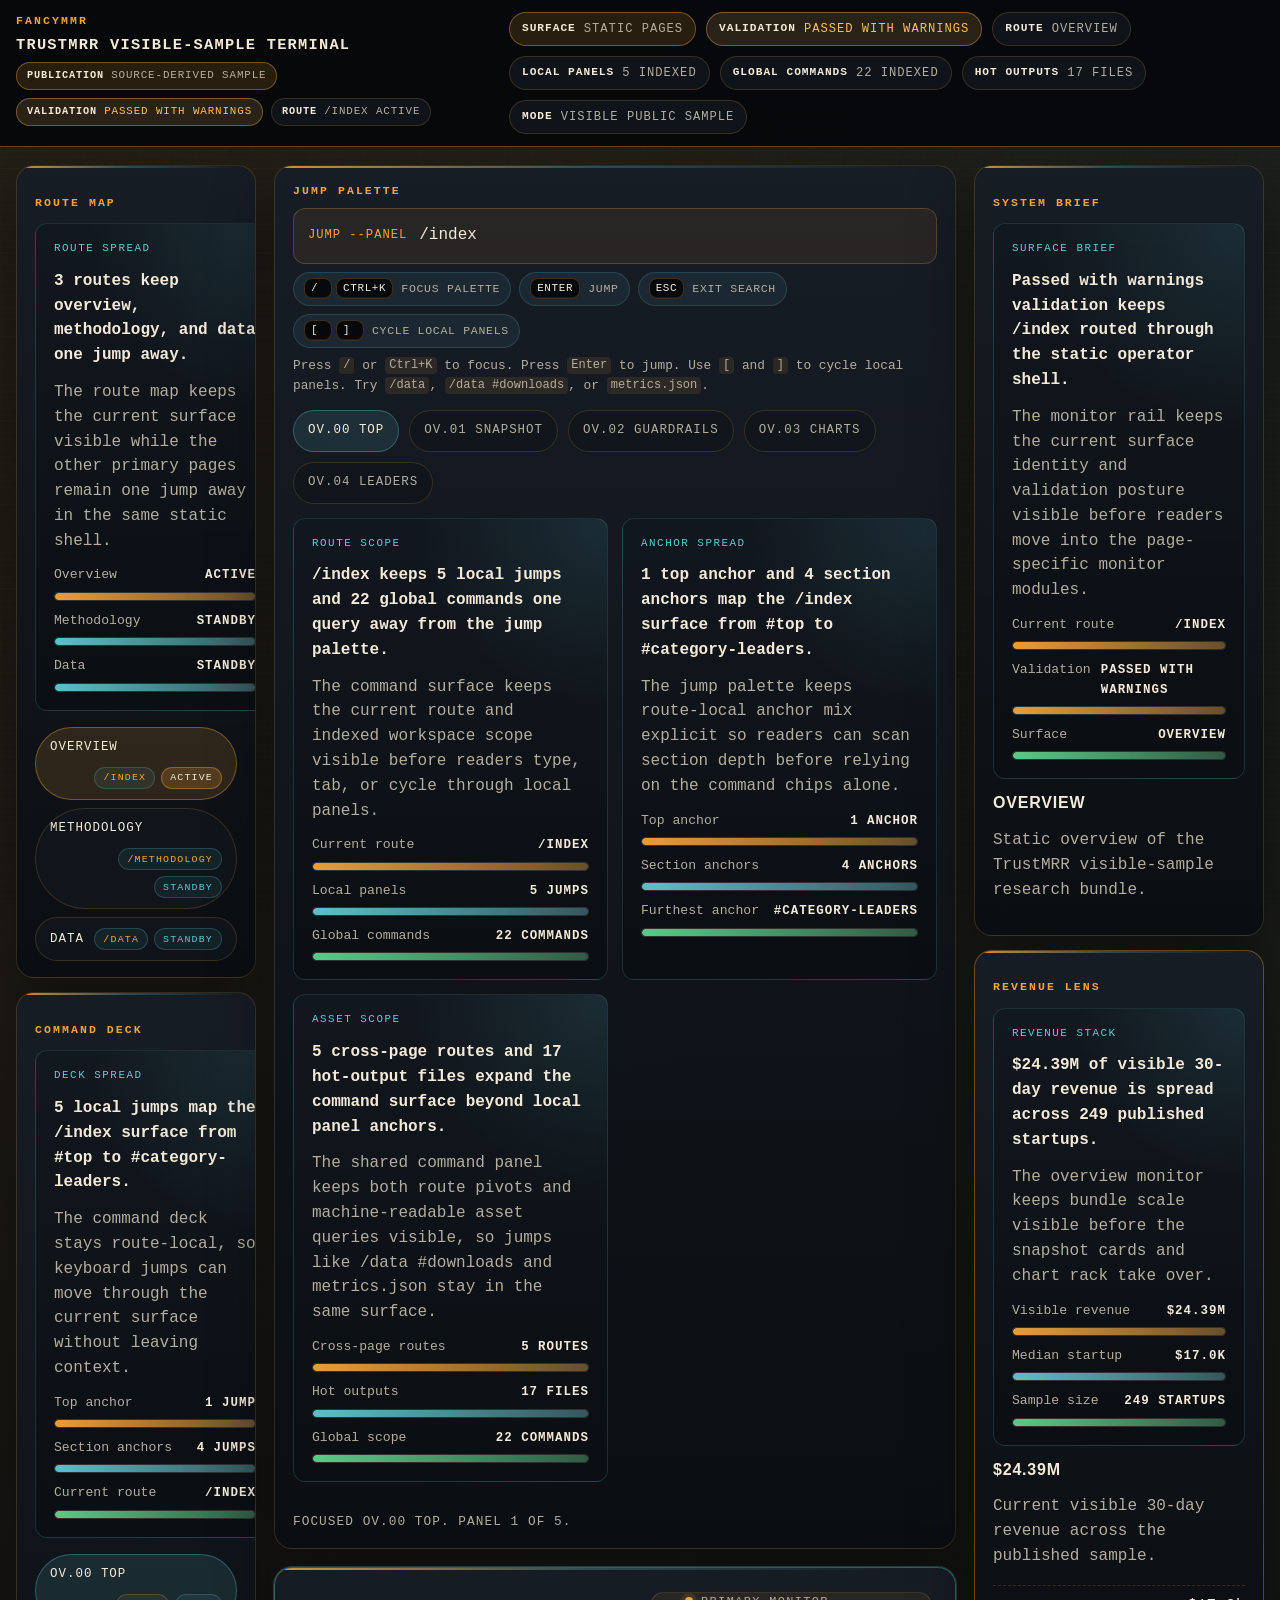
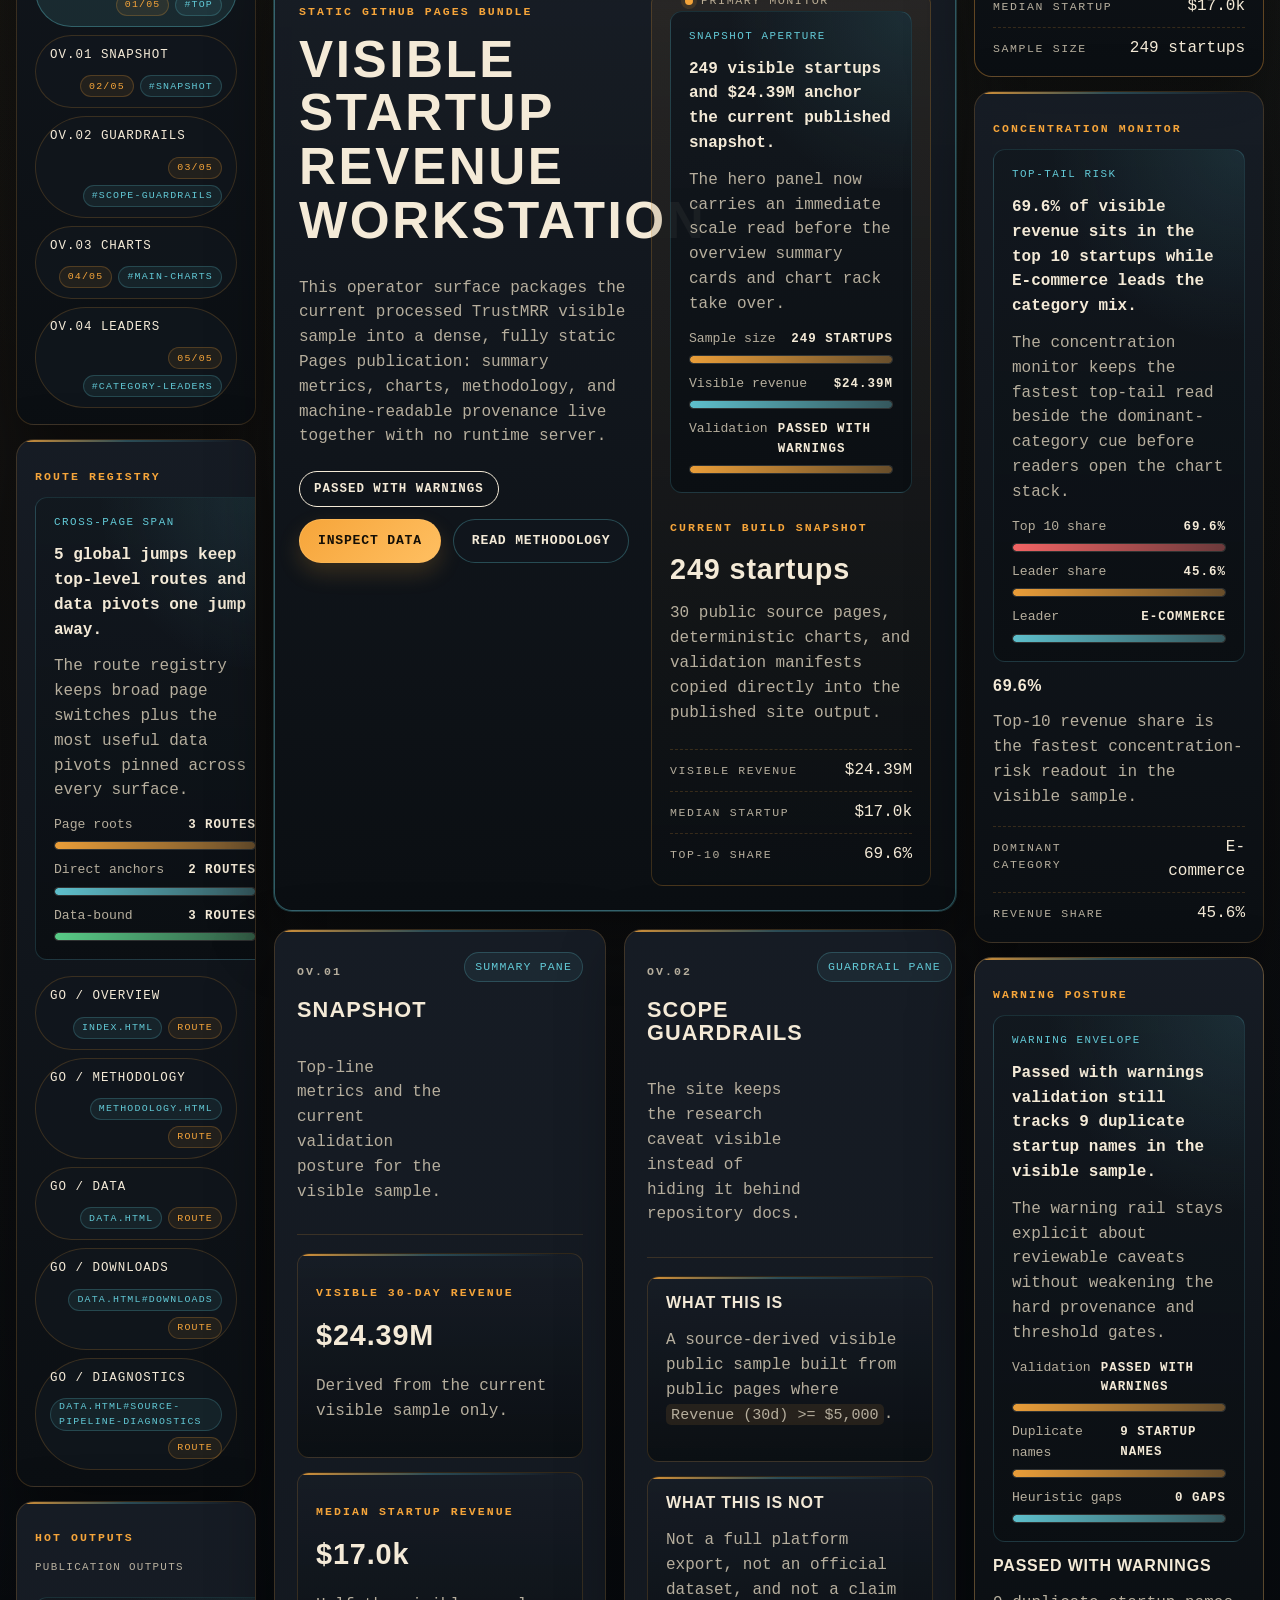
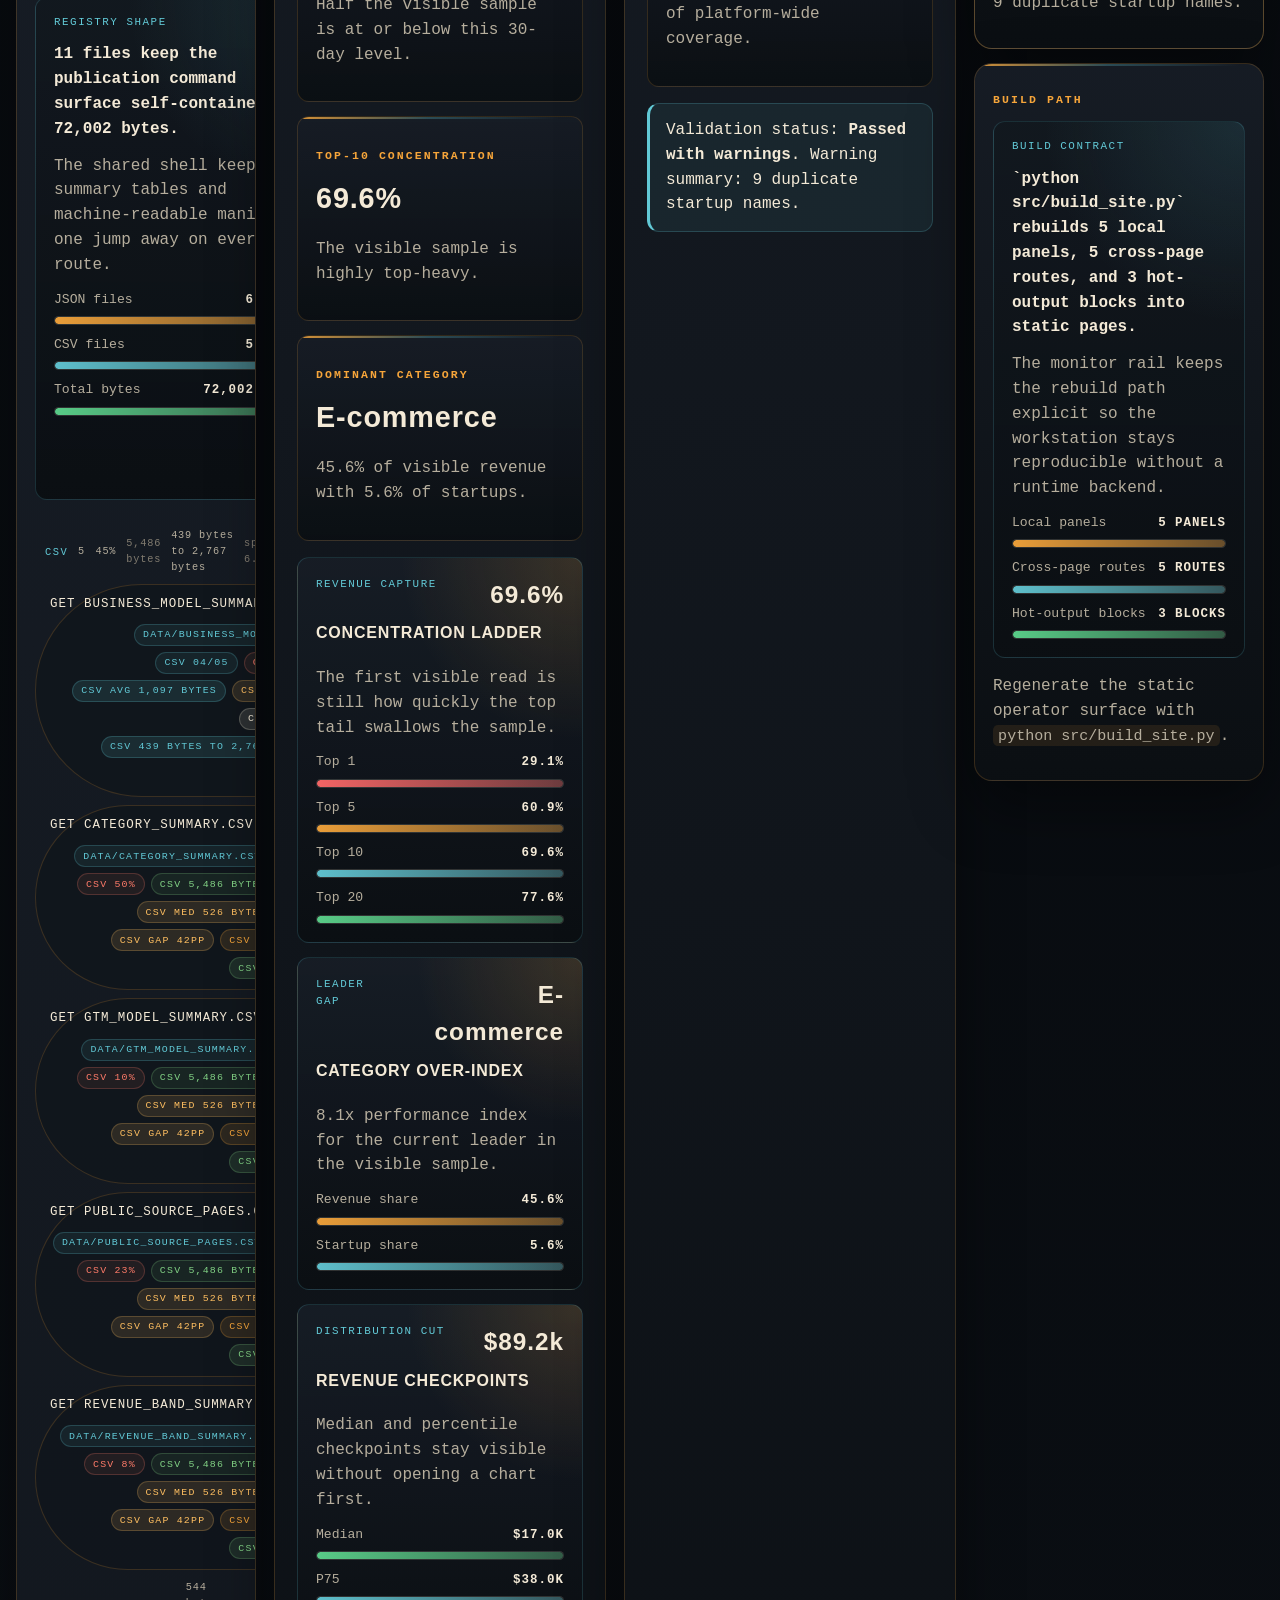
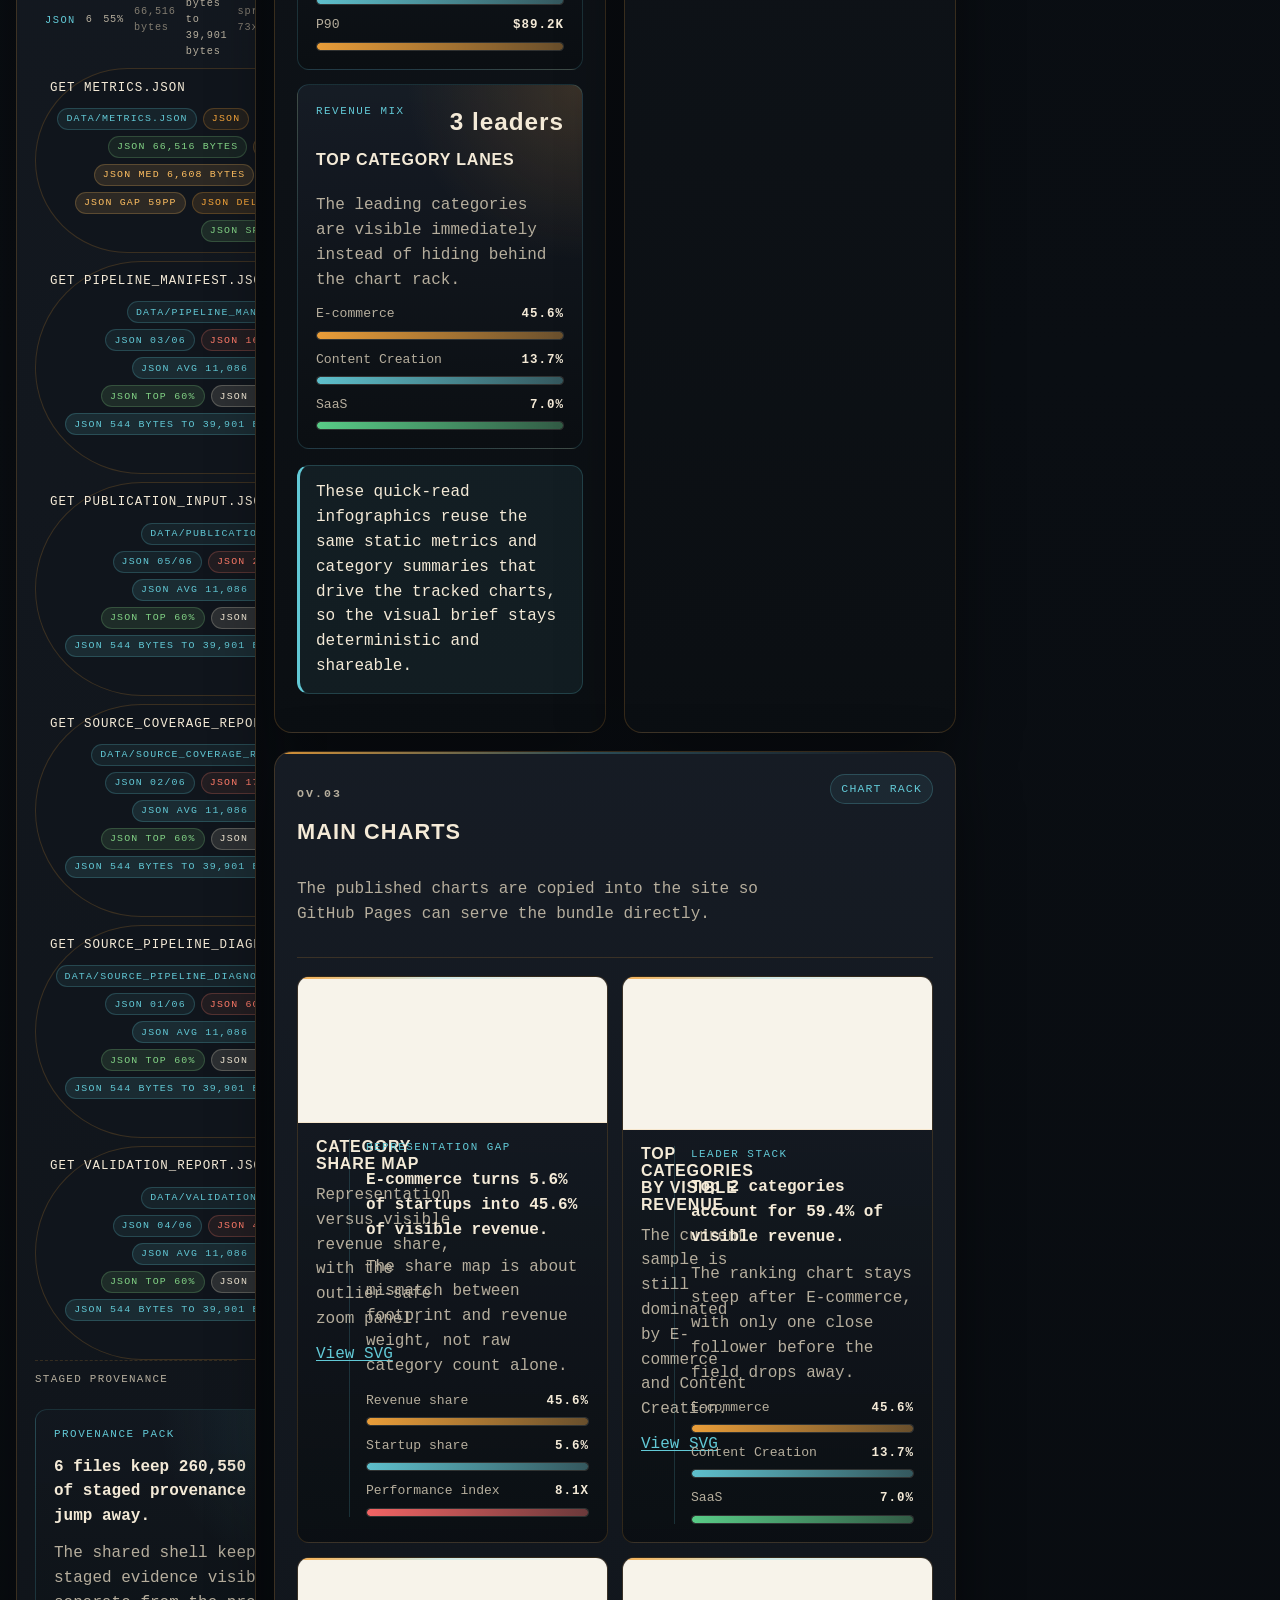
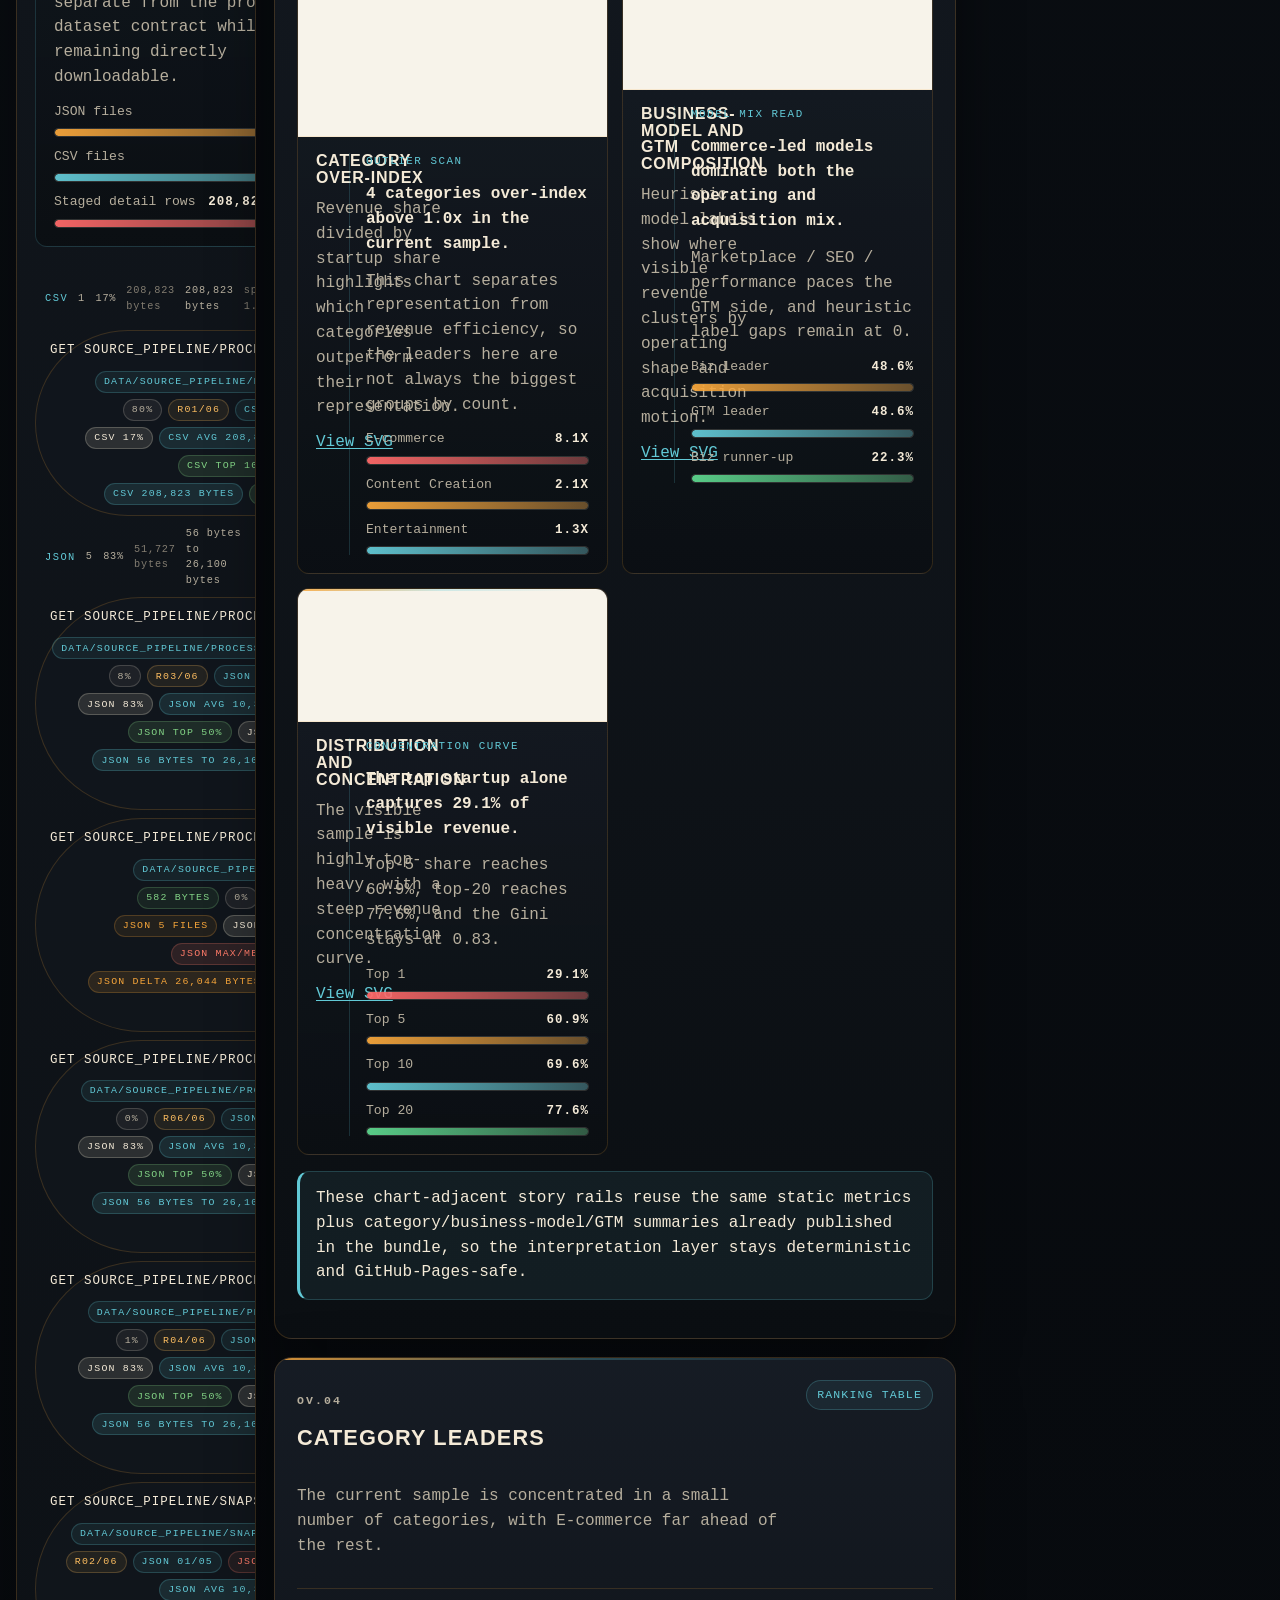
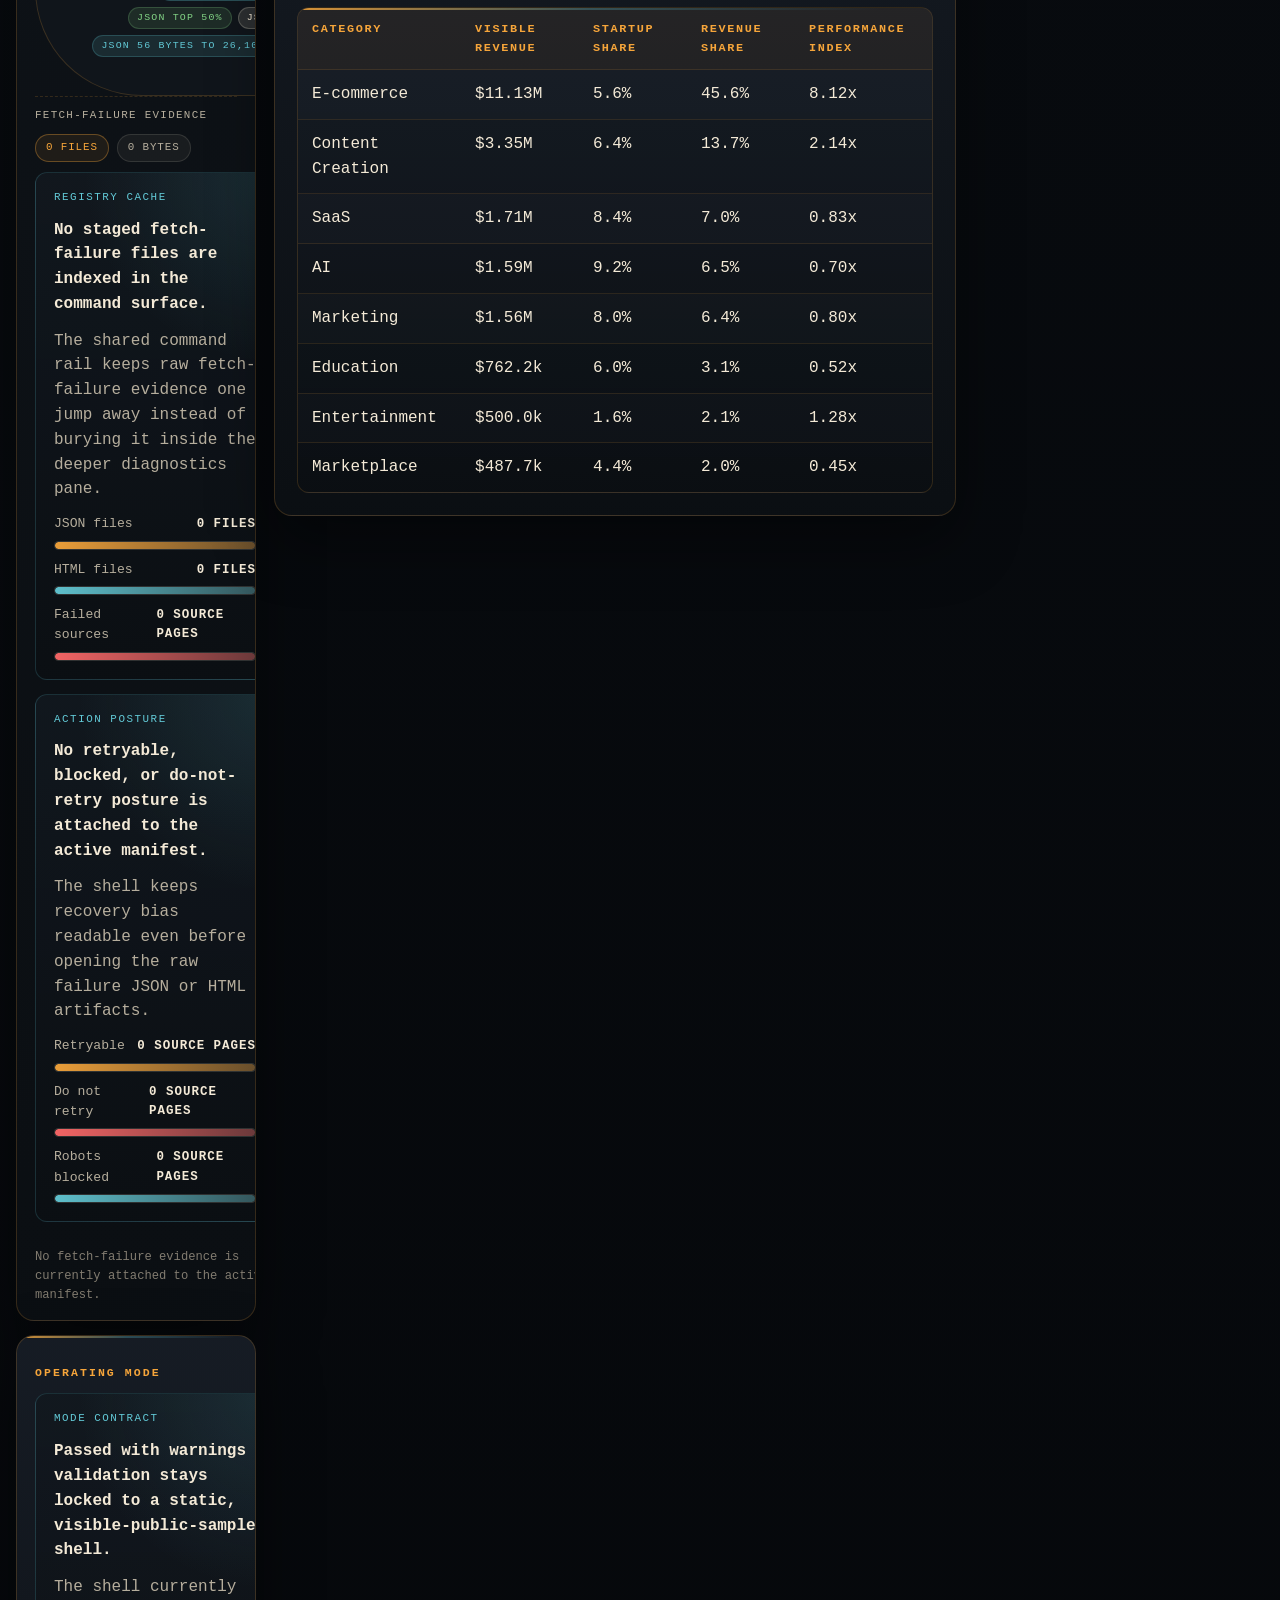
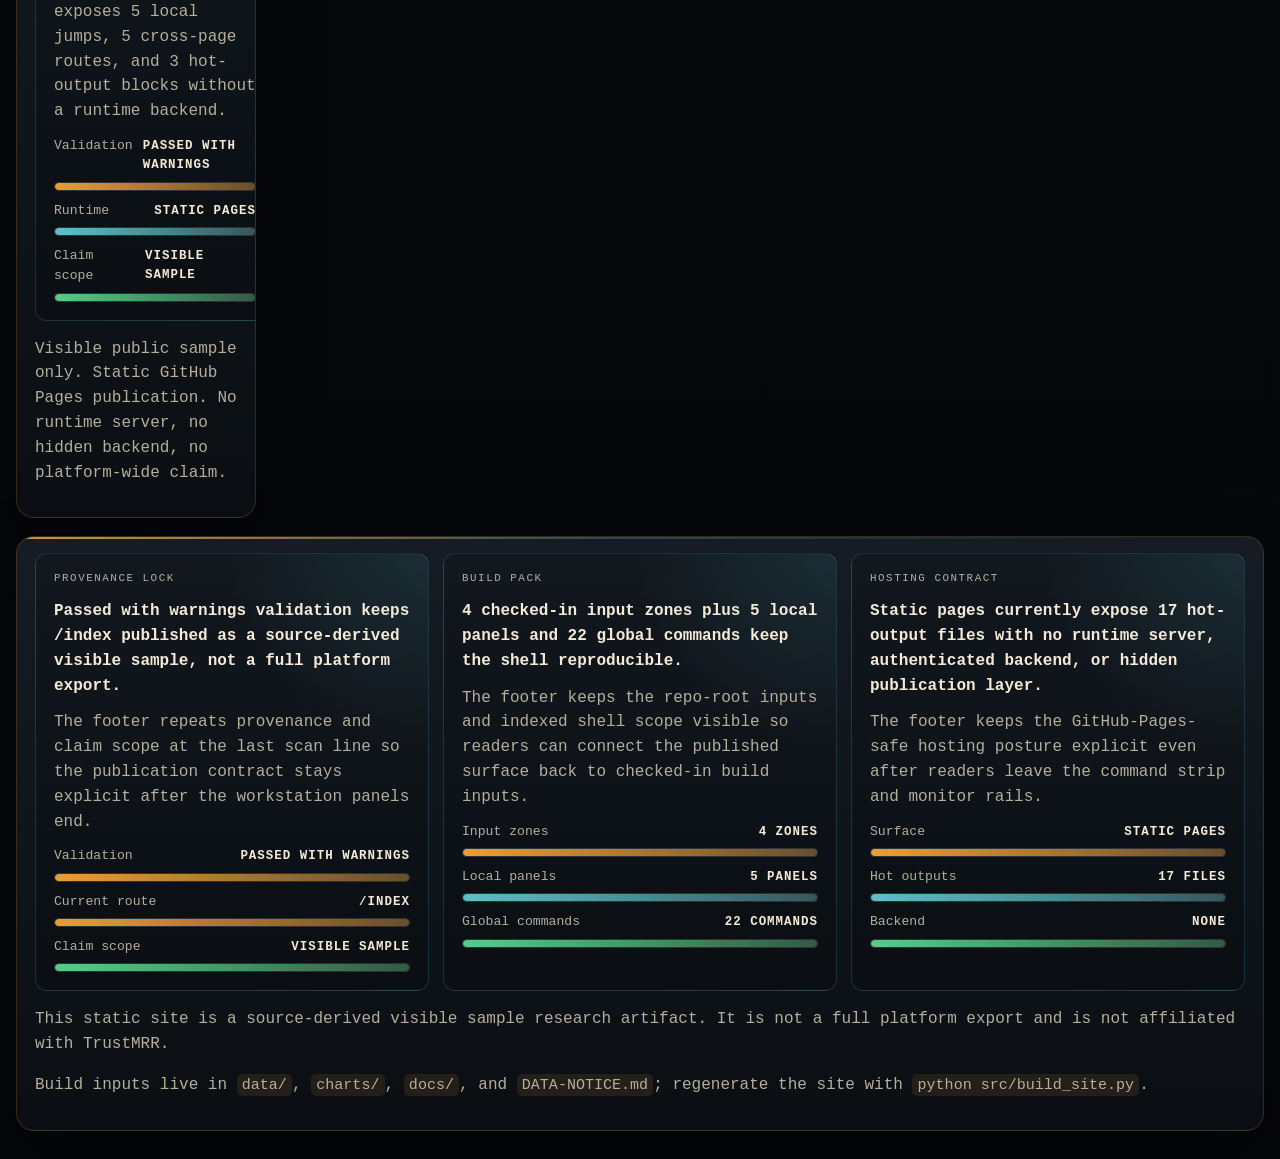
==== commit 6f317221: "Add hot-output format-section-file-rank badges" ====
--- a/site/index.html
+++ b/site/index.html
@@ -256,7 +256,7 @@
   </div>
 </aside>
 </div>
-  <nav class="rail-command-links" aria-label="Publication outputs"><div class="rail-command-divider"><span class="rail-command-divider-label">CSV</span><span class="rail-command-divider-count">5</span><span class="rail-command-divider-file-share">45%</span><span class="rail-command-divider-bytes">5,486 bytes</span><span class="rail-command-divider-range">439 bytes to 2,767 bytes</span><span class="rail-command-divider-spread">spread 6.3x</span><span class="rail-command-divider-delta">delta 2,328 bytes</span><span class="rail-command-divider-gap">gap 42pp</span><span class="rail-command-divider-top-share">top 50%</span><span class="rail-command-divider-smallest-share">min 8%</span><span class="rail-command-divider-median">med 526 bytes</span><span class="rail-command-divider-max-median">max/med 5.3x</span><span class="rail-command-divider-average">avg 1,097 bytes</span><span class="rail-command-divider-share">8%</span></div><a class="rail-command-link output-registry-link" href="data/business_model_summary.csv" data-command-label="GET business_model_summary.csv" data-command-target="data/business_model_summary.csv" data-command-kind="asset" data-command-query="business_model_summary.csv" data-command-terms="business_model_summary.csv data/business_model_summary.csv business_model_summary.csv Publication bundle artifact copied into the static site: data/business_model_summary.csv. csv download asset"><span class="output-registry-label">GET business_model_summary.csv</span><span class="output-registry-meta"><span class="output-registry-badge output-registry-badge-target">data/business_model_summary.csv</span><span class="output-registry-badge output-registry-badge-format">CSV</span><span class="output-registry-badge output-registry-badge-bytes">515 bytes</span><span class="output-registry-badge output-registry-badge-share">1%</span><span class="output-registry-badge output-registry-badge-rank">R10/11</span><span class="output-registry-badge output-registry-badge-format-rank">CSV 04/05</span><span class="output-registry-badge output-registry-badge-format-share">CSV 9%</span><span class="output-registry-badge output-registry-badge-format-total">CSV 5,486 bytes</span><span class="output-registry-badge output-registry-badge-format-count">CSV 5 files</span><span class="output-registry-badge output-registry-badge-format-file-share">CSV 45%</span><span class="output-registry-badge output-registry-badge-format-average-size">CSV avg 1,097 bytes</span><span class="output-registry-badge output-registry-badge-format-median-size">CSV med 526 bytes</span><span class="output-registry-badge output-registry-badge-format-max-median">CSV max/med 5.3x</span><span class="output-registry-badge output-registry-badge-format-top-share">CSV top 50%</span><span class="output-registry-badge output-registry-badge-format-smallest-share">CSV min 8%</span><span class="output-registry-badge output-registry-badge-format-share-gap">CSV gap 42pp</span><span class="output-registry-badge output-registry-badge-format-byte-delta">CSV delta 2,328 bytes</span><span class="output-registry-badge output-registry-badge-format-byte-range">CSV 439 bytes to 2,767 bytes</span><span class="output-registry-badge output-registry-badge-format-spread-ratio">CSV spread 6.3x</span><span class="output-registry-badge output-registry-badge-format-section-byte-share">CSV 8%</span><span class="output-registry-badge output-registry-badge-format-section-byte-rank">CSV S02/02</span></span></a><a class="rail-command-link output-registry-link" href="data/category_summary.csv" data-command-label="GET category_summary.csv" data-command-target="data/category_summary.csv" data-command-kind="asset" data-command-query="category_summary.csv" data-command-terms="category_summary.csv data/category_summary.csv category_summary.csv Publication bundle artifact copied into the static site: data/category_summary.csv. csv download asset"><span class="output-registry-label">GET category_summary.csv</span><span class="output-registry-meta"><span class="output-registry-badge output-registry-badge-target">data/category_summary.csv</span><span class="output-registry-badge output-registry-badge-format">CSV</span><span class="output-registry-badge output-registry-badge-bytes">2,767 bytes</span><span class="output-registry-badge output-registry-badge-share">4%</span><span class="output-registry-badge output-registry-badge-rank">R04/11</span><span class="output-registry-badge output-registry-badge-format-rank">CSV 01/05</span><span class="output-registry-badge output-registry-badge-format-share">CSV 50%</span><span class="output-registry-badge output-registry-badge-format-total">CSV 5,486 bytes</span><span class="output-registry-badge output-registry-badge-format-count">CSV 5 files</span><span class="output-registry-badge output-registry-badge-format-file-share">CSV 45%</span><span class="output-registry-badge output-registry-badge-format-average-size">CSV avg 1,097 bytes</span><span class="output-registry-badge output-registry-badge-format-median-size">CSV med 526 bytes</span><span class="output-registry-badge output-registry-badge-format-max-median">CSV max/med 5.3x</span><span class="output-registry-badge output-registry-badge-format-top-share">CSV top 50%</span><span class="output-registry-badge output-registry-badge-format-smallest-share">CSV min 8%</span><span class="output-registry-badge output-registry-badge-format-share-gap">CSV gap 42pp</span><span class="output-registry-badge output-registry-badge-format-byte-delta">CSV delta 2,328 bytes</span><span class="output-registry-badge output-registry-badge-format-byte-range">CSV 439 bytes to 2,767 bytes</span><span class="output-registry-badge output-registry-badge-format-spread-ratio">CSV spread 6.3x</span><span class="output-registry-badge output-registry-badge-format-section-byte-share">CSV 8%</span><span class="output-registry-badge output-registry-badge-format-section-byte-rank">CSV S02/02</span></span></a><a class="rail-command-link output-registry-link" href="data/gtm_model_summary.csv" data-command-label="GET gtm_model_summary.csv" data-command-target="data/gtm_model_summary.csv" data-command-kind="asset" data-command-query="gtm_model_summary.csv" data-command-terms="gtm_model_summary.csv data/gtm_model_summary.csv gtm_model_summary.csv Publication bundle artifact copied into the static site: data/gtm_model_summary.csv. csv download asset"><span class="output-registry-label">GET gtm_model_summary.csv</span><span class="output-registry-meta"><span class="output-registry-badge output-registry-badge-target">data/gtm_model_summary.csv</span><span class="output-registry-badge output-registry-badge-format">CSV</span><span class="output-registry-badge output-registry-badge-bytes">526 bytes</span><span class="output-registry-badge output-registry-badge-share">1%</span><span class="output-registry-badge output-registry-badge-rank">R09/11</span><span class="output-registry-badge output-registry-badge-format-rank">CSV 03/05</span><span class="output-registry-badge output-registry-badge-format-share">CSV 10%</span><span class="output-registry-badge output-registry-badge-format-total">CSV 5,486 bytes</span><span class="output-registry-badge output-registry-badge-format-count">CSV 5 files</span><span class="output-registry-badge output-registry-badge-format-file-share">CSV 45%</span><span class="output-registry-badge output-registry-badge-format-average-size">CSV avg 1,097 bytes</span><span class="output-registry-badge output-registry-badge-format-median-size">CSV med 526 bytes</span><span class="output-registry-badge output-registry-badge-format-max-median">CSV max/med 5.3x</span><span class="output-registry-badge output-registry-badge-format-top-share">CSV top 50%</span><span class="output-registry-badge output-registry-badge-format-smallest-share">CSV min 8%</span><span class="output-registry-badge output-registry-badge-format-share-gap">CSV gap 42pp</span><span class="output-registry-badge output-registry-badge-format-byte-delta">CSV delta 2,328 bytes</span><span class="output-registry-badge output-registry-badge-format-byte-range">CSV 439 bytes to 2,767 bytes</span><span class="output-registry-badge output-registry-badge-format-spread-ratio">CSV spread 6.3x</span><span class="output-registry-badge output-registry-badge-format-section-byte-share">CSV 8%</span><span class="output-registry-badge output-registry-badge-format-section-byte-rank">CSV S02/02</span></span></a><a class="rail-command-link output-registry-link" href="data/public_source_pages.csv" data-command-label="GET public_source_pages.csv" data-command-target="data/public_source_pages.csv" data-command-kind="asset" data-command-query="public_source_pages.csv" data-command-terms="public_source_pages.csv data/public_source_pages.csv public_source_pages.csv Publication bundle artifact copied into the static site: data/public_source_pages.csv. csv download asset"><span class="output-registry-label">GET public_source_pages.csv</span><span class="output-registry-meta"><span class="output-registry-badge output-registry-badge-target">data/public_source_pages.csv</span><span class="output-registry-badge output-registry-badge-format">CSV</span><span class="output-registry-badge output-registry-badge-bytes">1,239 bytes</span><span class="output-registry-badge output-registry-badge-share">2%</span><span class="output-registry-badge output-registry-badge-rank">R07/11</span><span class="output-registry-badge output-registry-badge-format-rank">CSV 02/05</span><span class="output-registry-badge output-registry-badge-format-share">CSV 23%</span><span class="output-registry-badge output-registry-badge-format-total">CSV 5,486 bytes</span><span class="output-registry-badge output-registry-badge-format-count">CSV 5 files</span><span class="output-registry-badge output-registry-badge-format-file-share">CSV 45%</span><span class="output-registry-badge output-registry-badge-format-average-size">CSV avg 1,097 bytes</span><span class="output-registry-badge output-registry-badge-format-median-size">CSV med 526 bytes</span><span class="output-registry-badge output-registry-badge-format-max-median">CSV max/med 5.3x</span><span class="output-registry-badge output-registry-badge-format-top-share">CSV top 50%</span><span class="output-registry-badge output-registry-badge-format-smallest-share">CSV min 8%</span><span class="output-registry-badge output-registry-badge-format-share-gap">CSV gap 42pp</span><span class="output-registry-badge output-registry-badge-format-byte-delta">CSV delta 2,328 bytes</span><span class="output-registry-badge output-registry-badge-format-byte-range">CSV 439 bytes to 2,767 bytes</span><span class="output-registry-badge output-registry-badge-format-spread-ratio">CSV spread 6.3x</span><span class="output-registry-badge output-registry-badge-format-section-byte-share">CSV 8%</span><span class="output-registry-badge output-registry-badge-format-section-byte-rank">CSV S02/02</span></span></a><a class="rail-command-link output-registry-link" href="data/revenue_band_summary.csv" data-command-label="GET revenue_band_summary.csv" data-command-target="data/revenue_band_summary.csv" data-command-kind="asset" data-command-query="revenue_band_summary.csv" data-command-terms="revenue_band_summary.csv data/revenue_band_summary.csv revenue_band_summary.csv Publication bundle artifact copied into the static site: data/revenue_band_summary.csv. csv download asset"><span class="output-registry-label">GET revenue_band_summary.csv</span><span class="output-registry-meta"><span class="output-registry-badge output-registry-badge-target">data/revenue_band_summary.csv</span><span class="output-registry-badge output-registry-badge-format">CSV</span><span class="output-registry-badge output-registry-badge-bytes">439 bytes</span><span class="output-registry-badge output-registry-badge-share">1%</span><span class="output-registry-badge output-registry-badge-rank">R11/11</span><span class="output-registry-badge output-registry-badge-format-rank">CSV 05/05</span><span class="output-registry-badge output-registry-badge-format-share">CSV 8%</span><span class="output-registry-badge output-registry-badge-format-total">CSV 5,486 bytes</span><span class="output-registry-badge output-registry-badge-format-count">CSV 5 files</span><span class="output-registry-badge output-registry-badge-format-file-share">CSV 45%</span><span class="output-registry-badge output-registry-badge-format-average-size">CSV avg 1,097 bytes</span><span class="output-registry-badge output-registry-badge-format-median-size">CSV med 526 bytes</span><span class="output-registry-badge output-registry-badge-format-max-median">CSV max/med 5.3x</span><span class="output-registry-badge output-registry-badge-format-top-share">CSV top 50%</span><span class="output-registry-badge output-registry-badge-format-smallest-share">CSV min 8%</span><span class="output-registry-badge output-registry-badge-format-share-gap">CSV gap 42pp</span><span class="output-registry-badge output-registry-badge-format-byte-delta">CSV delta 2,328 bytes</span><span class="output-registry-badge output-registry-badge-format-byte-range">CSV 439 bytes to 2,767 bytes</span><span class="output-registry-badge output-registry-badge-format-spread-ratio">CSV spread 6.3x</span><span class="output-registry-badge output-registry-badge-format-section-byte-share">CSV 8%</span><span class="output-registry-badge output-registry-badge-format-section-byte-rank">CSV S02/02</span></span></a><div class="rail-command-divider"><span class="rail-command-divider-label">JSON</span><span class="rail-command-divider-count">6</span><span class="rail-command-divider-file-share">55%</span><span class="rail-command-divider-bytes">66,516 bytes</span><span class="rail-command-divider-range">544 bytes to 39,901 bytes</span><span class="rail-command-divider-spread">spread 73x</span><span class="rail-command-divider-delta">delta 39,357 bytes</span><span class="rail-command-divider-gap">gap 59pp</span><span class="rail-command-divider-top-share">top 60%</span><span class="rail-command-divider-smallest-share">min 1%</span><span class="rail-command-divider-median">med 6,608 bytes</span><span class="rail-command-divider-max-median">max/med 6.0x</span><span class="rail-command-divider-average">avg 11,086 bytes</span><span class="rail-command-divider-share">92%</span></div><a class="rail-command-link output-registry-link" href="data/metrics.json" data-command-label="GET metrics.json" data-command-target="data/metrics.json" data-command-kind="asset" data-command-query="metrics.json" data-command-terms="metrics.json data/metrics.json metrics.json Publication bundle artifact copied into the static site: data/metrics.json. json download asset"><span class="output-registry-label">GET metrics.json</span><span class="output-registry-meta"><span class="output-registry-badge output-registry-badge-target">data/metrics.json</span><span class="output-registry-badge output-registry-badge-format">JSON</span><span class="output-registry-badge output-registry-badge-bytes">544 bytes</span><span class="output-registry-badge output-registry-badge-share">1%</span><span class="output-registry-badge output-registry-badge-rank">R08/11</span><span class="output-registry-badge output-registry-badge-format-rank">JSON 06/06</span><span class="output-registry-badge output-registry-badge-format-share">JSON 1%</span><span class="output-registry-badge output-registry-badge-format-total">JSON 66,516 bytes</span><span class="output-registry-badge output-registry-badge-format-count">JSON 6 files</span><span class="output-registry-badge output-registry-badge-format-file-share">JSON 55%</span><span class="output-registry-badge output-registry-badge-format-average-size">JSON avg 11,086 bytes</span><span class="output-registry-badge output-registry-badge-format-median-size">JSON med 6,608 bytes</span><span class="output-registry-badge output-registry-badge-format-max-median">JSON max/med 6.0x</span><span class="output-registry-badge output-registry-badge-format-top-share">JSON top 60%</span><span class="output-registry-badge output-registry-badge-format-smallest-share">JSON min 1%</span><span class="output-registry-badge output-registry-badge-format-share-gap">JSON gap 59pp</span><span class="output-registry-badge output-registry-badge-format-byte-delta">JSON delta 39,357 bytes</span><span class="output-registry-badge output-registry-badge-format-byte-range">JSON 544 bytes to 39,901 bytes</span><span class="output-registry-badge output-registry-badge-format-spread-ratio">JSON spread 73x</span><span class="output-registry-badge output-registry-badge-format-section-byte-share">JSON 92%</span><span class="output-registry-badge output-registry-badge-format-section-byte-rank">JSON S01/02</span></span></a><a class="rail-command-link output-registry-link" href="data/pipeline_manifest.json" data-command-label="GET pipeline_manifest.json" data-command-target="data/pipeline_manifest.json" data-command-kind="asset" data-command-query="pipeline_manifest.json" data-command-terms="pipeline_manifest.json data/pipeline_manifest.json pipeline_manifest.json Active pipeline manifest for the current static publication bundle. json download asset"><span class="output-registry-label">GET pipeline_manifest.json</span><span class="output-registry-meta"><span class="output-registry-badge output-registry-badge-target">data/pipeline_manifest.json</span><span class="output-registry-badge output-registry-badge-format">JSON</span><span class="output-registry-badge output-registry-badge-bytes">10,692 bytes</span><span class="output-registry-badge output-registry-badge-share">15%</span><span class="output-registry-badge output-registry-badge-rank">R03/11</span><span class="output-registry-badge output-registry-badge-format-rank">JSON 03/06</span><span class="output-registry-badge output-registry-badge-format-share">JSON 16%</span><span class="output-registry-badge output-registry-badge-format-total">JSON 66,516 bytes</span><span class="output-registry-badge output-registry-badge-format-count">JSON 6 files</span><span class="output-registry-badge output-registry-badge-format-file-share">JSON 55%</span><span class="output-registry-badge output-registry-badge-format-average-size">JSON avg 11,086 bytes</span><span class="output-registry-badge output-registry-badge-format-median-size">JSON med 6,608 bytes</span><span class="output-registry-badge output-registry-badge-format-max-median">JSON max/med 6.0x</span><span class="output-registry-badge output-registry-badge-format-top-share">JSON top 60%</span><span class="output-registry-badge output-registry-badge-format-smallest-share">JSON min 1%</span><span class="output-registry-badge output-registry-badge-format-share-gap">JSON gap 59pp</span><span class="output-registry-badge output-registry-badge-format-byte-delta">JSON delta 39,357 bytes</span><span class="output-registry-badge output-registry-badge-format-byte-range">JSON 544 bytes to 39,901 bytes</span><span class="output-registry-badge output-registry-badge-format-spread-ratio">JSON spread 73x</span><span class="output-registry-badge output-registry-badge-format-section-byte-share">JSON 92%</span><span class="output-registry-badge output-registry-badge-format-section-byte-rank">JSON S01/02</span></span></a><a class="rail-command-link output-registry-link" href="data/publication_input.json" data-command-label="GET publication_input.json" data-command-target="data/publication_input.json" data-command-kind="asset" data-command-query="publication_input.json" data-command-terms="publication_input.json data/publication_input.json publication_input.json Publication bundle artifact copied into the static site: data/publication_input.json. json download asset"><span class="output-registry-label">GET publication_input.json</span><span class="output-registry-meta"><span class="output-registry-badge output-registry-badge-target">data/publication_input.json</span><span class="output-registry-badge output-registry-badge-format">JSON</span><span class="output-registry-badge output-registry-badge-bytes">1,346 bytes</span><span class="output-registry-badge output-registry-badge-share">2%</span><span class="output-registry-badge output-registry-badge-rank">R06/11</span><span class="output-registry-badge output-registry-badge-format-rank">JSON 05/06</span><span class="output-registry-badge output-registry-badge-format-share">JSON 2%</span><span class="output-registry-badge output-registry-badge-format-total">JSON 66,516 bytes</span><span class="output-registry-badge output-registry-badge-format-count">JSON 6 files</span><span class="output-registry-badge output-registry-badge-format-file-share">JSON 55%</span><span class="output-registry-badge output-registry-badge-format-average-size">JSON avg 11,086 bytes</span><span class="output-registry-badge output-registry-badge-format-median-size">JSON med 6,608 bytes</span><span class="output-registry-badge output-registry-badge-format-max-median">JSON max/med 6.0x</span><span class="output-registry-badge output-registry-badge-format-top-share">JSON top 60%</span><span class="output-registry-badge output-registry-badge-format-smallest-share">JSON min 1%</span><span class="output-registry-badge output-registry-badge-format-share-gap">JSON gap 59pp</span><span class="output-registry-badge output-registry-badge-format-byte-delta">JSON delta 39,357 bytes</span><span class="output-registry-badge output-registry-badge-format-byte-range">JSON 544 bytes to 39,901 bytes</span><span class="output-registry-badge output-registry-badge-format-spread-ratio">JSON spread 73x</span><span class="output-registry-badge output-registry-badge-format-section-byte-share">JSON 92%</span><span class="output-registry-badge output-registry-badge-format-section-byte-rank">JSON S01/02</span></span></a><a class="rail-command-link output-registry-link" href="data/source_coverage_report.json" data-command-label="GET source_coverage_report.json" data-command-target="data/source_coverage_report.json" data-command-kind="asset" data-command-query="source_coverage_report.json" data-command-terms="source_coverage_report.json data/source_coverage_report.json source_coverage_report.json Publication bundle artifact copied into the static site: data/source_coverage_report.json. json download asset"><span class="output-registry-label">GET source_coverage_report.json</span><span class="output-registry-meta"><span class="output-registry-badge output-registry-badge-target">data/source_coverage_report.json</span><span class="output-registry-badge output-registry-badge-format">JSON</span><span class="output-registry-badge output-registry-badge-bytes">11,509 bytes</span><span class="output-registry-badge output-registry-badge-share">16%</span><span class="output-registry-badge output-registry-badge-rank">R02/11</span><span class="output-registry-badge output-registry-badge-format-rank">JSON 02/06</span><span class="output-registry-badge output-registry-badge-format-share">JSON 17%</span><span class="output-registry-badge output-registry-badge-format-total">JSON 66,516 bytes</span><span class="output-registry-badge output-registry-badge-format-count">JSON 6 files</span><span class="output-registry-badge output-registry-badge-format-file-share">JSON 55%</span><span class="output-registry-badge output-registry-badge-format-average-size">JSON avg 11,086 bytes</span><span class="output-registry-badge output-registry-badge-format-median-size">JSON med 6,608 bytes</span><span class="output-registry-badge output-registry-badge-format-max-median">JSON max/med 6.0x</span><span class="output-registry-badge output-registry-badge-format-top-share">JSON top 60%</span><span class="output-registry-badge output-registry-badge-format-smallest-share">JSON min 1%</span><span class="output-registry-badge output-registry-badge-format-share-gap">JSON gap 59pp</span><span class="output-registry-badge output-registry-badge-format-byte-delta">JSON delta 39,357 bytes</span><span class="output-registry-badge output-registry-badge-format-byte-range">JSON 544 bytes to 39,901 bytes</span><span class="output-registry-badge output-registry-badge-format-spread-ratio">JSON spread 73x</span><span class="output-registry-badge output-registry-badge-format-section-byte-share">JSON 92%</span><span class="output-registry-badge output-registry-badge-format-section-byte-rank">JSON S01/02</span></span></a><a class="rail-command-link output-registry-link" href="data/source_pipeline_diagnostics.json" data-command-label="GET source_pipeline_diagnostics.json" data-command-target="data/source_pipeline_diagnostics.json" data-command-kind="asset" data-command-query="source_pipeline_diagnostics.json" data-command-terms="source_pipeline_diagnostics.json data/source_pipeline_diagnostics.json source_pipeline_diagnostics.json Publication bundle artifact copied into the static site: data/source_pipeline_diagnostics.json. json download asset"><span class="output-registry-label">GET source_pipeline_diagnostics.json</span><span class="output-registry-meta"><span class="output-registry-badge output-registry-badge-target">data/source_pipeline_diagnostics.json</span><span class="output-registry-badge output-registry-badge-format">JSON</span><span class="output-registry-badge output-registry-badge-bytes">39,901 bytes</span><span class="output-registry-badge output-registry-badge-share">55%</span><span class="output-registry-badge output-registry-badge-rank">R01/11</span><span class="output-registry-badge output-registry-badge-format-rank">JSON 01/06</span><span class="output-registry-badge output-registry-badge-format-share">JSON 60%</span><span class="output-registry-badge output-registry-badge-format-total">JSON 66,516 bytes</span><span class="output-registry-badge output-registry-badge-format-count">JSON 6 files</span><span class="output-registry-badge output-registry-badge-format-file-share">JSON 55%</span><span class="output-registry-badge output-registry-badge-format-average-size">JSON avg 11,086 bytes</span><span class="output-registry-badge output-registry-badge-format-median-size">JSON med 6,608 bytes</span><span class="output-registry-badge output-registry-badge-format-max-median">JSON max/med 6.0x</span><span class="output-registry-badge output-registry-badge-format-top-share">JSON top 60%</span><span class="output-registry-badge output-registry-badge-format-smallest-share">JSON min 1%</span><span class="output-registry-badge output-registry-badge-format-share-gap">JSON gap 59pp</span><span class="output-registry-badge output-registry-badge-format-byte-delta">JSON delta 39,357 bytes</span><span class="output-registry-badge output-registry-badge-format-byte-range">JSON 544 bytes to 39,901 bytes</span><span class="output-registry-badge output-registry-badge-format-spread-ratio">JSON spread 73x</span><span class="output-registry-badge output-registry-badge-format-section-byte-share">JSON 92%</span><span class="output-registry-badge output-registry-badge-format-section-byte-rank">JSON S01/02</span></span></a><a class="rail-command-link output-registry-link" href="data/validation_report.json" data-command-label="GET validation_report.json" data-command-target="data/validation_report.json" data-command-kind="asset" data-command-query="validation_report.json" data-command-terms="validation_report.json data/validation_report.json validation_report.json Publication bundle artifact copied into the static site: data/validation_report.json. json download asset"><span class="output-registry-label">GET validation_report.json</span><span class="output-registry-meta"><span class="output-registry-badge output-registry-badge-target">data/validation_report.json</span><span class="output-registry-badge output-registry-badge-format">JSON</span><span class="output-registry-badge output-registry-badge-bytes">2,524 bytes</span><span class="output-registry-badge output-registry-badge-share">4%</span><span class="output-registry-badge output-registry-badge-rank">R05/11</span><span class="output-registry-badge output-registry-badge-format-rank">JSON 04/06</span><span class="output-registry-badge output-registry-badge-format-share">JSON 4%</span><span class="output-registry-badge output-registry-badge-format-total">JSON 66,516 bytes</span><span class="output-registry-badge output-registry-badge-format-count">JSON 6 files</span><span class="output-registry-badge output-registry-badge-format-file-share">JSON 55%</span><span class="output-registry-badge output-registry-badge-format-average-size">JSON avg 11,086 bytes</span><span class="output-registry-badge output-registry-badge-format-median-size">JSON med 6,608 bytes</span><span class="output-registry-badge output-registry-badge-format-max-median">JSON max/med 6.0x</span><span class="output-registry-badge output-registry-badge-format-top-share">JSON top 60%</span><span class="output-registry-badge output-registry-badge-format-smallest-share">JSON min 1%</span><span class="output-registry-badge output-registry-badge-format-share-gap">JSON gap 59pp</span><span class="output-registry-badge output-registry-badge-format-byte-delta">JSON delta 39,357 bytes</span><span class="output-registry-badge output-registry-badge-format-byte-range">JSON 544 bytes to 39,901 bytes</span><span class="output-registry-badge output-registry-badge-format-spread-ratio">JSON spread 73x</span><span class="output-registry-badge output-registry-badge-format-section-byte-share">JSON 92%</span><span class="output-registry-badge output-registry-badge-format-section-byte-rank">JSON S01/02</span></span></a></nav>
+  <nav class="rail-command-links" aria-label="Publication outputs"><div class="rail-command-divider"><span class="rail-command-divider-label">CSV</span><span class="rail-command-divider-count">5</span><span class="rail-command-divider-file-share">45%</span><span class="rail-command-divider-bytes">5,486 bytes</span><span class="rail-command-divider-range">439 bytes to 2,767 bytes</span><span class="rail-command-divider-spread">spread 6.3x</span><span class="rail-command-divider-delta">delta 2,328 bytes</span><span class="rail-command-divider-gap">gap 42pp</span><span class="rail-command-divider-top-share">top 50%</span><span class="rail-command-divider-smallest-share">min 8%</span><span class="rail-command-divider-median">med 526 bytes</span><span class="rail-command-divider-max-median">max/med 5.3x</span><span class="rail-command-divider-average">avg 1,097 bytes</span><span class="rail-command-divider-share">8%</span></div><a class="rail-command-link output-registry-link" href="data/business_model_summary.csv" data-command-label="GET business_model_summary.csv" data-command-target="data/business_model_summary.csv" data-command-kind="asset" data-command-query="business_model_summary.csv" data-command-terms="business_model_summary.csv data/business_model_summary.csv business_model_summary.csv Publication bundle artifact copied into the static site: data/business_model_summary.csv. csv download asset"><span class="output-registry-label">GET business_model_summary.csv</span><span class="output-registry-meta"><span class="output-registry-badge output-registry-badge-target">data/business_model_summary.csv</span><span class="output-registry-badge output-registry-badge-format">CSV</span><span class="output-registry-badge output-registry-badge-bytes">515 bytes</span><span class="output-registry-badge output-registry-badge-share">1%</span><span class="output-registry-badge output-registry-badge-rank">R10/11</span><span class="output-registry-badge output-registry-badge-format-rank">CSV 04/05</span><span class="output-registry-badge output-registry-badge-format-share">CSV 9%</span><span class="output-registry-badge output-registry-badge-format-total">CSV 5,486 bytes</span><span class="output-registry-badge output-registry-badge-format-count">CSV 5 files</span><span class="output-registry-badge output-registry-badge-format-file-share">CSV 45%</span><span class="output-registry-badge output-registry-badge-format-average-size">CSV avg 1,097 bytes</span><span class="output-registry-badge output-registry-badge-format-median-size">CSV med 526 bytes</span><span class="output-registry-badge output-registry-badge-format-max-median">CSV max/med 5.3x</span><span class="output-registry-badge output-registry-badge-format-top-share">CSV top 50%</span><span class="output-registry-badge output-registry-badge-format-smallest-share">CSV min 8%</span><span class="output-registry-badge output-registry-badge-format-share-gap">CSV gap 42pp</span><span class="output-registry-badge output-registry-badge-format-byte-delta">CSV delta 2,328 bytes</span><span class="output-registry-badge output-registry-badge-format-byte-range">CSV 439 bytes to 2,767 bytes</span><span class="output-registry-badge output-registry-badge-format-spread-ratio">CSV spread 6.3x</span><span class="output-registry-badge output-registry-badge-format-section-byte-share">CSV 8%</span><span class="output-registry-badge output-registry-badge-format-section-byte-rank">CSV S02/02</span><span class="output-registry-badge output-registry-badge-format-section-file-rank">CSV F02/02</span></span></a><a class="rail-command-link output-registry-link" href="data/category_summary.csv" data-command-label="GET category_summary.csv" data-command-target="data/category_summary.csv" data-command-kind="asset" data-command-query="category_summary.csv" data-command-terms="category_summary.csv data/category_summary.csv category_summary.csv Publication bundle artifact copied into the static site: data/category_summary.csv. csv download asset"><span class="output-registry-label">GET category_summary.csv</span><span class="output-registry-meta"><span class="output-registry-badge output-registry-badge-target">data/category_summary.csv</span><span class="output-registry-badge output-registry-badge-format">CSV</span><span class="output-registry-badge output-registry-badge-bytes">2,767 bytes</span><span class="output-registry-badge output-registry-badge-share">4%</span><span class="output-registry-badge output-registry-badge-rank">R04/11</span><span class="output-registry-badge output-registry-badge-format-rank">CSV 01/05</span><span class="output-registry-badge output-registry-badge-format-share">CSV 50%</span><span class="output-registry-badge output-registry-badge-format-total">CSV 5,486 bytes</span><span class="output-registry-badge output-registry-badge-format-count">CSV 5 files</span><span class="output-registry-badge output-registry-badge-format-file-share">CSV 45%</span><span class="output-registry-badge output-registry-badge-format-average-size">CSV avg 1,097 bytes</span><span class="output-registry-badge output-registry-badge-format-median-size">CSV med 526 bytes</span><span class="output-registry-badge output-registry-badge-format-max-median">CSV max/med 5.3x</span><span class="output-registry-badge output-registry-badge-format-top-share">CSV top 50%</span><span class="output-registry-badge output-registry-badge-format-smallest-share">CSV min 8%</span><span class="output-registry-badge output-registry-badge-format-share-gap">CSV gap 42pp</span><span class="output-registry-badge output-registry-badge-format-byte-delta">CSV delta 2,328 bytes</span><span class="output-registry-badge output-registry-badge-format-byte-range">CSV 439 bytes to 2,767 bytes</span><span class="output-registry-badge output-registry-badge-format-spread-ratio">CSV spread 6.3x</span><span class="output-registry-badge output-registry-badge-format-section-byte-share">CSV 8%</span><span class="output-registry-badge output-registry-badge-format-section-byte-rank">CSV S02/02</span><span class="output-registry-badge output-registry-badge-format-section-file-rank">CSV F02/02</span></span></a><a class="rail-command-link output-registry-link" href="data/gtm_model_summary.csv" data-command-label="GET gtm_model_summary.csv" data-command-target="data/gtm_model_summary.csv" data-command-kind="asset" data-command-query="gtm_model_summary.csv" data-command-terms="gtm_model_summary.csv data/gtm_model_summary.csv gtm_model_summary.csv Publication bundle artifact copied into the static site: data/gtm_model_summary.csv. csv download asset"><span class="output-registry-label">GET gtm_model_summary.csv</span><span class="output-registry-meta"><span class="output-registry-badge output-registry-badge-target">data/gtm_model_summary.csv</span><span class="output-registry-badge output-registry-badge-format">CSV</span><span class="output-registry-badge output-registry-badge-bytes">526 bytes</span><span class="output-registry-badge output-registry-badge-share">1%</span><span class="output-registry-badge output-registry-badge-rank">R09/11</span><span class="output-registry-badge output-registry-badge-format-rank">CSV 03/05</span><span class="output-registry-badge output-registry-badge-format-share">CSV 10%</span><span class="output-registry-badge output-registry-badge-format-total">CSV 5,486 bytes</span><span class="output-registry-badge output-registry-badge-format-count">CSV 5 files</span><span class="output-registry-badge output-registry-badge-format-file-share">CSV 45%</span><span class="output-registry-badge output-registry-badge-format-average-size">CSV avg 1,097 bytes</span><span class="output-registry-badge output-registry-badge-format-median-size">CSV med 526 bytes</span><span class="output-registry-badge output-registry-badge-format-max-median">CSV max/med 5.3x</span><span class="output-registry-badge output-registry-badge-format-top-share">CSV top 50%</span><span class="output-registry-badge output-registry-badge-format-smallest-share">CSV min 8%</span><span class="output-registry-badge output-registry-badge-format-share-gap">CSV gap 42pp</span><span class="output-registry-badge output-registry-badge-format-byte-delta">CSV delta 2,328 bytes</span><span class="output-registry-badge output-registry-badge-format-byte-range">CSV 439 bytes to 2,767 bytes</span><span class="output-registry-badge output-registry-badge-format-spread-ratio">CSV spread 6.3x</span><span class="output-registry-badge output-registry-badge-format-section-byte-share">CSV 8%</span><span class="output-registry-badge output-registry-badge-format-section-byte-rank">CSV S02/02</span><span class="output-registry-badge output-registry-badge-format-section-file-rank">CSV F02/02</span></span></a><a class="rail-command-link output-registry-link" href="data/public_source_pages.csv" data-command-label="GET public_source_pages.csv" data-command-target="data/public_source_pages.csv" data-command-kind="asset" data-command-query="public_source_pages.csv" data-command-terms="public_source_pages.csv data/public_source_pages.csv public_source_pages.csv Publication bundle artifact copied into the static site: data/public_source_pages.csv. csv download asset"><span class="output-registry-label">GET public_source_pages.csv</span><span class="output-registry-meta"><span class="output-registry-badge output-registry-badge-target">data/public_source_pages.csv</span><span class="output-registry-badge output-registry-badge-format">CSV</span><span class="output-registry-badge output-registry-badge-bytes">1,239 bytes</span><span class="output-registry-badge output-registry-badge-share">2%</span><span class="output-registry-badge output-registry-badge-rank">R07/11</span><span class="output-registry-badge output-registry-badge-format-rank">CSV 02/05</span><span class="output-registry-badge output-registry-badge-format-share">CSV 23%</span><span class="output-registry-badge output-registry-badge-format-total">CSV 5,486 bytes</span><span class="output-registry-badge output-registry-badge-format-count">CSV 5 files</span><span class="output-registry-badge output-registry-badge-format-file-share">CSV 45%</span><span class="output-registry-badge output-registry-badge-format-average-size">CSV avg 1,097 bytes</span><span class="output-registry-badge output-registry-badge-format-median-size">CSV med 526 bytes</span><span class="output-registry-badge output-registry-badge-format-max-median">CSV max/med 5.3x</span><span class="output-registry-badge output-registry-badge-format-top-share">CSV top 50%</span><span class="output-registry-badge output-registry-badge-format-smallest-share">CSV min 8%</span><span class="output-registry-badge output-registry-badge-format-share-gap">CSV gap 42pp</span><span class="output-registry-badge output-registry-badge-format-byte-delta">CSV delta 2,328 bytes</span><span class="output-registry-badge output-registry-badge-format-byte-range">CSV 439 bytes to 2,767 bytes</span><span class="output-registry-badge output-registry-badge-format-spread-ratio">CSV spread 6.3x</span><span class="output-registry-badge output-registry-badge-format-section-byte-share">CSV 8%</span><span class="output-registry-badge output-registry-badge-format-section-byte-rank">CSV S02/02</span><span class="output-registry-badge output-registry-badge-format-section-file-rank">CSV F02/02</span></span></a><a class="rail-command-link output-registry-link" href="data/revenue_band_summary.csv" data-command-label="GET revenue_band_summary.csv" data-command-target="data/revenue_band_summary.csv" data-command-kind="asset" data-command-query="revenue_band_summary.csv" data-command-terms="revenue_band_summary.csv data/revenue_band_summary.csv revenue_band_summary.csv Publication bundle artifact copied into the static site: data/revenue_band_summary.csv. csv download asset"><span class="output-registry-label">GET revenue_band_summary.csv</span><span class="output-registry-meta"><span class="output-registry-badge output-registry-badge-target">data/revenue_band_summary.csv</span><span class="output-registry-badge output-registry-badge-format">CSV</span><span class="output-registry-badge output-registry-badge-bytes">439 bytes</span><span class="output-registry-badge output-registry-badge-share">1%</span><span class="output-registry-badge output-registry-badge-rank">R11/11</span><span class="output-registry-badge output-registry-badge-format-rank">CSV 05/05</span><span class="output-registry-badge output-registry-badge-format-share">CSV 8%</span><span class="output-registry-badge output-registry-badge-format-total">CSV 5,486 bytes</span><span class="output-registry-badge output-registry-badge-format-count">CSV 5 files</span><span class="output-registry-badge output-registry-badge-format-file-share">CSV 45%</span><span class="output-registry-badge output-registry-badge-format-average-size">CSV avg 1,097 bytes</span><span class="output-registry-badge output-registry-badge-format-median-size">CSV med 526 bytes</span><span class="output-registry-badge output-registry-badge-format-max-median">CSV max/med 5.3x</span><span class="output-registry-badge output-registry-badge-format-top-share">CSV top 50%</span><span class="output-registry-badge output-registry-badge-format-smallest-share">CSV min 8%</span><span class="output-registry-badge output-registry-badge-format-share-gap">CSV gap 42pp</span><span class="output-registry-badge output-registry-badge-format-byte-delta">CSV delta 2,328 bytes</span><span class="output-registry-badge output-registry-badge-format-byte-range">CSV 439 bytes to 2,767 bytes</span><span class="output-registry-badge output-registry-badge-format-spread-ratio">CSV spread 6.3x</span><span class="output-registry-badge output-registry-badge-format-section-byte-share">CSV 8%</span><span class="output-registry-badge output-registry-badge-format-section-byte-rank">CSV S02/02</span><span class="output-registry-badge output-registry-badge-format-section-file-rank">CSV F02/02</span></span></a><div class="rail-command-divider"><span class="rail-command-divider-label">JSON</span><span class="rail-command-divider-count">6</span><span class="rail-command-divider-file-share">55%</span><span class="rail-command-divider-bytes">66,516 bytes</span><span class="rail-command-divider-range">544 bytes to 39,901 bytes</span><span class="rail-command-divider-spread">spread 73x</span><span class="rail-command-divider-delta">delta 39,357 bytes</span><span class="rail-command-divider-gap">gap 59pp</span><span class="rail-command-divider-top-share">top 60%</span><span class="rail-command-divider-smallest-share">min 1%</span><span class="rail-command-divider-median">med 6,608 bytes</span><span class="rail-command-divider-max-median">max/med 6.0x</span><span class="rail-command-divider-average">avg 11,086 bytes</span><span class="rail-command-divider-share">92%</span></div><a class="rail-command-link output-registry-link" href="data/metrics.json" data-command-label="GET metrics.json" data-command-target="data/metrics.json" data-command-kind="asset" data-command-query="metrics.json" data-command-terms="metrics.json data/metrics.json metrics.json Publication bundle artifact copied into the static site: data/metrics.json. json download asset"><span class="output-registry-label">GET metrics.json</span><span class="output-registry-meta"><span class="output-registry-badge output-registry-badge-target">data/metrics.json</span><span class="output-registry-badge output-registry-badge-format">JSON</span><span class="output-registry-badge output-registry-badge-bytes">544 bytes</span><span class="output-registry-badge output-registry-badge-share">1%</span><span class="output-registry-badge output-registry-badge-rank">R08/11</span><span class="output-registry-badge output-registry-badge-format-rank">JSON 06/06</span><span class="output-registry-badge output-registry-badge-format-share">JSON 1%</span><span class="output-registry-badge output-registry-badge-format-total">JSON 66,516 bytes</span><span class="output-registry-badge output-registry-badge-format-count">JSON 6 files</span><span class="output-registry-badge output-registry-badge-format-file-share">JSON 55%</span><span class="output-registry-badge output-registry-badge-format-average-size">JSON avg 11,086 bytes</span><span class="output-registry-badge output-registry-badge-format-median-size">JSON med 6,608 bytes</span><span class="output-registry-badge output-registry-badge-format-max-median">JSON max/med 6.0x</span><span class="output-registry-badge output-registry-badge-format-top-share">JSON top 60%</span><span class="output-registry-badge output-registry-badge-format-smallest-share">JSON min 1%</span><span class="output-registry-badge output-registry-badge-format-share-gap">JSON gap 59pp</span><span class="output-registry-badge output-registry-badge-format-byte-delta">JSON delta 39,357 bytes</span><span class="output-registry-badge output-registry-badge-format-byte-range">JSON 544 bytes to 39,901 bytes</span><span class="output-registry-badge output-registry-badge-format-spread-ratio">JSON spread 73x</span><span class="output-registry-badge output-registry-badge-format-section-byte-share">JSON 92%</span><span class="output-registry-badge output-registry-badge-format-section-byte-rank">JSON S01/02</span><span class="output-registry-badge output-registry-badge-format-section-file-rank">JSON F01/02</span></span></a><a class="rail-command-link output-registry-link" href="data/pipeline_manifest.json" data-command-label="GET pipeline_manifest.json" data-command-target="data/pipeline_manifest.json" data-command-kind="asset" data-command-query="pipeline_manifest.json" data-command-terms="pipeline_manifest.json data/pipeline_manifest.json pipeline_manifest.json Active pipeline manifest for the current static publication bundle. json download asset"><span class="output-registry-label">GET pipeline_manifest.json</span><span class="output-registry-meta"><span class="output-registry-badge output-registry-badge-target">data/pipeline_manifest.json</span><span class="output-registry-badge output-registry-badge-format">JSON</span><span class="output-registry-badge output-registry-badge-bytes">10,692 bytes</span><span class="output-registry-badge output-registry-badge-share">15%</span><span class="output-registry-badge output-registry-badge-rank">R03/11</span><span class="output-registry-badge output-registry-badge-format-rank">JSON 03/06</span><span class="output-registry-badge output-registry-badge-format-share">JSON 16%</span><span class="output-registry-badge output-registry-badge-format-total">JSON 66,516 bytes</span><span class="output-registry-badge output-registry-badge-format-count">JSON 6 files</span><span class="output-registry-badge output-registry-badge-format-file-share">JSON 55%</span><span class="output-registry-badge output-registry-badge-format-average-size">JSON avg 11,086 bytes</span><span class="output-registry-badge output-registry-badge-format-median-size">JSON med 6,608 bytes</span><span class="output-registry-badge output-registry-badge-format-max-median">JSON max/med 6.0x</span><span class="output-registry-badge output-registry-badge-format-top-share">JSON top 60%</span><span class="output-registry-badge output-registry-badge-format-smallest-share">JSON min 1%</span><span class="output-registry-badge output-registry-badge-format-share-gap">JSON gap 59pp</span><span class="output-registry-badge output-registry-badge-format-byte-delta">JSON delta 39,357 bytes</span><span class="output-registry-badge output-registry-badge-format-byte-range">JSON 544 bytes to 39,901 bytes</span><span class="output-registry-badge output-registry-badge-format-spread-ratio">JSON spread 73x</span><span class="output-registry-badge output-registry-badge-format-section-byte-share">JSON 92%</span><span class="output-registry-badge output-registry-badge-format-section-byte-rank">JSON S01/02</span><span class="output-registry-badge output-registry-badge-format-section-file-rank">JSON F01/02</span></span></a><a class="rail-command-link output-registry-link" href="data/publication_input.json" data-command-label="GET publication_input.json" data-command-target="data/publication_input.json" data-command-kind="asset" data-command-query="publication_input.json" data-command-terms="publication_input.json data/publication_input.json publication_input.json Publication bundle artifact copied into the static site: data/publication_input.json. json download asset"><span class="output-registry-label">GET publication_input.json</span><span class="output-registry-meta"><span class="output-registry-badge output-registry-badge-target">data/publication_input.json</span><span class="output-registry-badge output-registry-badge-format">JSON</span><span class="output-registry-badge output-registry-badge-bytes">1,346 bytes</span><span class="output-registry-badge output-registry-badge-share">2%</span><span class="output-registry-badge output-registry-badge-rank">R06/11</span><span class="output-registry-badge output-registry-badge-format-rank">JSON 05/06</span><span class="output-registry-badge output-registry-badge-format-share">JSON 2%</span><span class="output-registry-badge output-registry-badge-format-total">JSON 66,516 bytes</span><span class="output-registry-badge output-registry-badge-format-count">JSON 6 files</span><span class="output-registry-badge output-registry-badge-format-file-share">JSON 55%</span><span class="output-registry-badge output-registry-badge-format-average-size">JSON avg 11,086 bytes</span><span class="output-registry-badge output-registry-badge-format-median-size">JSON med 6,608 bytes</span><span class="output-registry-badge output-registry-badge-format-max-median">JSON max/med 6.0x</span><span class="output-registry-badge output-registry-badge-format-top-share">JSON top 60%</span><span class="output-registry-badge output-registry-badge-format-smallest-share">JSON min 1%</span><span class="output-registry-badge output-registry-badge-format-share-gap">JSON gap 59pp</span><span class="output-registry-badge output-registry-badge-format-byte-delta">JSON delta 39,357 bytes</span><span class="output-registry-badge output-registry-badge-format-byte-range">JSON 544 bytes to 39,901 bytes</span><span class="output-registry-badge output-registry-badge-format-spread-ratio">JSON spread 73x</span><span class="output-registry-badge output-registry-badge-format-section-byte-share">JSON 92%</span><span class="output-registry-badge output-registry-badge-format-section-byte-rank">JSON S01/02</span><span class="output-registry-badge output-registry-badge-format-section-file-rank">JSON F01/02</span></span></a><a class="rail-command-link output-registry-link" href="data/source_coverage_report.json" data-command-label="GET source_coverage_report.json" data-command-target="data/source_coverage_report.json" data-command-kind="asset" data-command-query="source_coverage_report.json" data-command-terms="source_coverage_report.json data/source_coverage_report.json source_coverage_report.json Publication bundle artifact copied into the static site: data/source_coverage_report.json. json download asset"><span class="output-registry-label">GET source_coverage_report.json</span><span class="output-registry-meta"><span class="output-registry-badge output-registry-badge-target">data/source_coverage_report.json</span><span class="output-registry-badge output-registry-badge-format">JSON</span><span class="output-registry-badge output-registry-badge-bytes">11,509 bytes</span><span class="output-registry-badge output-registry-badge-share">16%</span><span class="output-registry-badge output-registry-badge-rank">R02/11</span><span class="output-registry-badge output-registry-badge-format-rank">JSON 02/06</span><span class="output-registry-badge output-registry-badge-format-share">JSON 17%</span><span class="output-registry-badge output-registry-badge-format-total">JSON 66,516 bytes</span><span class="output-registry-badge output-registry-badge-format-count">JSON 6 files</span><span class="output-registry-badge output-registry-badge-format-file-share">JSON 55%</span><span class="output-registry-badge output-registry-badge-format-average-size">JSON avg 11,086 bytes</span><span class="output-registry-badge output-registry-badge-format-median-size">JSON med 6,608 bytes</span><span class="output-registry-badge output-registry-badge-format-max-median">JSON max/med 6.0x</span><span class="output-registry-badge output-registry-badge-format-top-share">JSON top 60%</span><span class="output-registry-badge output-registry-badge-format-smallest-share">JSON min 1%</span><span class="output-registry-badge output-registry-badge-format-share-gap">JSON gap 59pp</span><span class="output-registry-badge output-registry-badge-format-byte-delta">JSON delta 39,357 bytes</span><span class="output-registry-badge output-registry-badge-format-byte-range">JSON 544 bytes to 39,901 bytes</span><span class="output-registry-badge output-registry-badge-format-spread-ratio">JSON spread 73x</span><span class="output-registry-badge output-registry-badge-format-section-byte-share">JSON 92%</span><span class="output-registry-badge output-registry-badge-format-section-byte-rank">JSON S01/02</span><span class="output-registry-badge output-registry-badge-format-section-file-rank">JSON F01/02</span></span></a><a class="rail-command-link output-registry-link" href="data/source_pipeline_diagnostics.json" data-command-label="GET source_pipeline_diagnostics.json" data-command-target="data/source_pipeline_diagnostics.json" data-command-kind="asset" data-command-query="source_pipeline_diagnostics.json" data-command-terms="source_pipeline_diagnostics.json data/source_pipeline_diagnostics.json source_pipeline_diagnostics.json Publication bundle artifact copied into the static site: data/source_pipeline_diagnostics.json. json download asset"><span class="output-registry-label">GET source_pipeline_diagnostics.json</span><span class="output-registry-meta"><span class="output-registry-badge output-registry-badge-target">data/source_pipeline_diagnostics.json</span><span class="output-registry-badge output-registry-badge-format">JSON</span><span class="output-registry-badge output-registry-badge-bytes">39,901 bytes</span><span class="output-registry-badge output-registry-badge-share">55%</span><span class="output-registry-badge output-registry-badge-rank">R01/11</span><span class="output-registry-badge output-registry-badge-format-rank">JSON 01/06</span><span class="output-registry-badge output-registry-badge-format-share">JSON 60%</span><span class="output-registry-badge output-registry-badge-format-total">JSON 66,516 bytes</span><span class="output-registry-badge output-registry-badge-format-count">JSON 6 files</span><span class="output-registry-badge output-registry-badge-format-file-share">JSON 55%</span><span class="output-registry-badge output-registry-badge-format-average-size">JSON avg 11,086 bytes</span><span class="output-registry-badge output-registry-badge-format-median-size">JSON med 6,608 bytes</span><span class="output-registry-badge output-registry-badge-format-max-median">JSON max/med 6.0x</span><span class="output-registry-badge output-registry-badge-format-top-share">JSON top 60%</span><span class="output-registry-badge output-registry-badge-format-smallest-share">JSON min 1%</span><span class="output-registry-badge output-registry-badge-format-share-gap">JSON gap 59pp</span><span class="output-registry-badge output-registry-badge-format-byte-delta">JSON delta 39,357 bytes</span><span class="output-registry-badge output-registry-badge-format-byte-range">JSON 544 bytes to 39,901 bytes</span><span class="output-registry-badge output-registry-badge-format-spread-ratio">JSON spread 73x</span><span class="output-registry-badge output-registry-badge-format-section-byte-share">JSON 92%</span><span class="output-registry-badge output-registry-badge-format-section-byte-rank">JSON S01/02</span><span class="output-registry-badge output-registry-badge-format-section-file-rank">JSON F01/02</span></span></a><a class="rail-command-link output-registry-link" href="data/validation_report.json" data-command-label="GET validation_report.json" data-command-target="data/validation_report.json" data-command-kind="asset" data-command-query="validation_report.json" data-command-terms="validation_report.json data/validation_report.json validation_report.json Publication bundle artifact copied into the static site: data/validation_report.json. json download asset"><span class="output-registry-label">GET validation_report.json</span><span class="output-registry-meta"><span class="output-registry-badge output-registry-badge-target">data/validation_report.json</span><span class="output-registry-badge output-registry-badge-format">JSON</span><span class="output-registry-badge output-registry-badge-bytes">2,524 bytes</span><span class="output-registry-badge output-registry-badge-share">4%</span><span class="output-registry-badge output-registry-badge-rank">R05/11</span><span class="output-registry-badge output-registry-badge-format-rank">JSON 04/06</span><span class="output-registry-badge output-registry-badge-format-share">JSON 4%</span><span class="output-registry-badge output-registry-badge-format-total">JSON 66,516 bytes</span><span class="output-registry-badge output-registry-badge-format-count">JSON 6 files</span><span class="output-registry-badge output-registry-badge-format-file-share">JSON 55%</span><span class="output-registry-badge output-registry-badge-format-average-size">JSON avg 11,086 bytes</span><span class="output-registry-badge output-registry-badge-format-median-size">JSON med 6,608 bytes</span><span class="output-registry-badge output-registry-badge-format-max-median">JSON max/med 6.0x</span><span class="output-registry-badge output-registry-badge-format-top-share">JSON top 60%</span><span class="output-registry-badge output-registry-badge-format-smallest-share">JSON min 1%</span><span class="output-registry-badge output-registry-badge-format-share-gap">JSON gap 59pp</span><span class="output-registry-badge output-registry-badge-format-byte-delta">JSON delta 39,357 bytes</span><span class="output-registry-badge output-registry-badge-format-byte-range">JSON 544 bytes to 39,901 bytes</span><span class="output-registry-badge output-registry-badge-format-spread-ratio">JSON spread 73x</span><span class="output-registry-badge output-registry-badge-format-section-byte-share">JSON 92%</span><span class="output-registry-badge output-registry-badge-format-section-byte-rank">JSON S01/02</span><span class="output-registry-badge output-registry-badge-format-section-file-rank">JSON F01/02</span></span></a></nav>
 </div>
 
 <div class="rail-command-group">
@@ -347,7 +347,7 @@
   </div>
 </aside>
 </div>
-  <nav class="rail-command-links" aria-label="Staged provenance"><div class="rail-command-divider"><span class="rail-command-divider-label">CSV</span><span class="rail-command-divider-count">1</span><span class="rail-command-divider-file-share">17%</span><span class="rail-command-divider-bytes">208,823 bytes</span><span class="rail-command-divider-range">208,823 bytes</span><span class="rail-command-divider-spread">spread 1.0x</span><span class="rail-command-divider-delta">delta 0 bytes</span><span class="rail-command-divider-gap">gap 0pp</span><span class="rail-command-divider-top-share">top 100%</span><span class="rail-command-divider-smallest-share">min 100%</span><span class="rail-command-divider-median">med 208,823 bytes</span><span class="rail-command-divider-max-median">max/med 1.0x</span><span class="rail-command-divider-average">avg 208,823 bytes</span><span class="rail-command-divider-share">80%</span></div><a class="rail-command-link output-registry-link" href="data/source_pipeline/processed/detail_page_rows.csv" data-command-label="GET source_pipeline/processed/detail_page_rows.csv" data-command-target="data/source_pipeline/processed/detail_page_rows.csv" data-command-kind="asset" data-command-query="source_pipeline/processed/detail_page_rows.csv" data-command-terms="source_pipeline/processed/detail_page_rows.csv data/source_pipeline/processed/detail_page_rows.csv Staged detail rows Flattened staged detail-page outcomes and parsed shared fields. This is staged provenance, not a promoted dataset column contract. csv download asset"><span class="output-registry-label">GET source_pipeline/processed/detail_page_rows.csv</span><span class="output-registry-meta"><span class="output-registry-badge output-registry-badge-target">data/source_pipeline/processed/detail_page_rows.csv</span><span class="output-registry-badge output-registry-badge-format">CSV</span><span class="output-registry-badge output-registry-badge-bytes">208,823 bytes</span><span class="output-registry-badge output-registry-badge-share">80%</span><span class="output-registry-badge output-registry-badge-rank">R01/06</span><span class="output-registry-badge output-registry-badge-format-rank">CSV 01/01</span><span class="output-registry-badge output-registry-badge-format-share">CSV 100%</span><span class="output-registry-badge output-registry-badge-format-total">CSV 208,823 bytes</span><span class="output-registry-badge output-registry-badge-format-count">CSV 1 file</span><span class="output-registry-badge output-registry-badge-format-file-share">CSV 17%</span><span class="output-registry-badge output-registry-badge-format-average-size">CSV avg 208,823 bytes</span><span class="output-registry-badge output-registry-badge-format-median-size">CSV med 208,823 bytes</span><span class="output-registry-badge output-registry-badge-format-max-median">CSV max/med 1.0x</span><span class="output-registry-badge output-registry-badge-format-top-share">CSV top 100%</span><span class="output-registry-badge output-registry-badge-format-smallest-share">CSV min 100%</span><span class="output-registry-badge output-registry-badge-format-share-gap">CSV gap 0pp</span><span class="output-registry-badge output-registry-badge-format-byte-delta">CSV delta 0 bytes</span><span class="output-registry-badge output-registry-badge-format-byte-range">CSV 208,823 bytes</span><span class="output-registry-badge output-registry-badge-format-spread-ratio">CSV spread 1.0x</span><span class="output-registry-badge output-registry-badge-format-section-byte-share">CSV 80%</span><span class="output-registry-badge output-registry-badge-format-section-byte-rank">CSV S01/02</span></span></a><div class="rail-command-divider"><span class="rail-command-divider-label">JSON</span><span class="rail-command-divider-count">5</span><span class="rail-command-divider-file-share">83%</span><span class="rail-command-divider-bytes">51,727 bytes</span><span class="rail-command-divider-range">56 bytes to 26,100 bytes</span><span class="rail-command-divider-spread">spread 466x</span><span class="rail-command-divider-delta">delta 26,044 bytes</span><span class="rail-command-divider-gap">gap 50pp</span><span class="rail-command-divider-top-share">top 50%</span><span class="rail-command-divider-smallest-share">min 0%</span><span class="rail-command-divider-median">med 3,209 bytes</span><span class="rail-command-divider-max-median">max/med 8.1x</span><span class="rail-command-divider-average">avg 10,345 bytes</span><span class="rail-command-divider-share">20%</span></div><a class="rail-command-link output-registry-link" href="data/source_pipeline/processed/detail_field_coverage.json" data-command-label="GET source_pipeline/processed/detail_field_coverage.json" data-command-target="data/source_pipeline/processed/detail_field_coverage.json" data-command-kind="asset" data-command-query="source_pipeline/processed/detail_field_coverage.json" data-command-terms="source_pipeline/processed/detail_field_coverage.json data/source_pipeline/processed/detail_field_coverage.json Staged detail coverage Aggregate and per-source shared detail-field coverage derived from the staged detail rows. This remains staged provenance. json download asset"><span class="output-registry-label">GET source_pipeline/processed/detail_field_coverage.json</span><span class="output-registry-meta"><span class="output-registry-badge output-registry-badge-target">data/source_pipeline/processed/detail_field_coverage.json</span><span class="output-registry-badge output-registry-badge-format">JSON</span><span class="output-registry-badge output-registry-badge-bytes">21,780 bytes</span><span class="output-registry-badge output-registry-badge-share">8%</span><span class="output-registry-badge output-registry-badge-rank">R03/06</span><span class="output-registry-badge output-registry-badge-format-rank">JSON 02/05</span><span class="output-registry-badge output-registry-badge-format-share">JSON 42%</span><span class="output-registry-badge output-registry-badge-format-total">JSON 51,727 bytes</span><span class="output-registry-badge output-registry-badge-format-count">JSON 5 files</span><span class="output-registry-badge output-registry-badge-format-file-share">JSON 83%</span><span class="output-registry-badge output-registry-badge-format-average-size">JSON avg 10,345 bytes</span><span class="output-registry-badge output-registry-badge-format-median-size">JSON med 3,209 bytes</span><span class="output-registry-badge output-registry-badge-format-max-median">JSON max/med 8.1x</span><span class="output-registry-badge output-registry-badge-format-top-share">JSON top 50%</span><span class="output-registry-badge output-registry-badge-format-smallest-share">JSON min 0%</span><span class="output-registry-badge output-registry-badge-format-share-gap">JSON gap 50pp</span><span class="output-registry-badge output-registry-badge-format-byte-delta">JSON delta 26,044 bytes</span><span class="output-registry-badge output-registry-badge-format-byte-range">JSON 56 bytes to 26,100 bytes</span><span class="output-registry-badge output-registry-badge-format-spread-ratio">JSON spread 466x</span><span class="output-registry-badge output-registry-badge-format-section-byte-share">JSON 20%</span><span class="output-registry-badge output-registry-badge-format-section-byte-rank">JSON S02/02</span></span></a><a class="rail-command-link output-registry-link" href="data/source_pipeline/processed/heuristic_override_report.json" data-command-label="GET source_pipeline/processed/heuristic_override_report.json" data-command-target="data/source_pipeline/processed/heuristic_override_report.json" data-command-kind="asset" data-command-query="source_pipeline/processed/heuristic_override_report.json" data-command-terms="source_pipeline/processed/heuristic_override_report.json data/source_pipeline/processed/heuristic_override_report.json Staged override coverage Heuristic override coverage and alias-resolution counts for the staged promoted source-pipeline bundle. json download asset"><span class="output-registry-label">GET source_pipeline/processed/heuristic_override_report.json</span><span class="output-registry-meta"><span class="output-registry-badge output-registry-badge-target">data/source_pipeline/processed/heuristic_override_report.json</span><span class="output-registry-badge output-registry-badge-format">JSON</span><span class="output-registry-badge output-registry-badge-bytes">582 bytes</span><span class="output-registry-badge output-registry-badge-share">0%</span><span class="output-registry-badge output-registry-badge-rank">R05/06</span><span class="output-registry-badge output-registry-badge-format-rank">JSON 04/05</span><span class="output-registry-badge output-registry-badge-format-share">JSON 1%</span><span class="output-registry-badge output-registry-badge-format-total">JSON 51,727 bytes</span><span class="output-registry-badge output-registry-badge-format-count">JSON 5 files</span><span class="output-registry-badge output-registry-badge-format-file-share">JSON 83%</span><span class="output-registry-badge output-registry-badge-format-average-size">JSON avg 10,345 bytes</span><span class="output-registry-badge output-registry-badge-format-median-size">JSON med 3,209 bytes</span><span class="output-registry-badge output-registry-badge-format-max-median">JSON max/med 8.1x</span><span class="output-registry-badge output-registry-badge-format-top-share">JSON top 50%</span><span class="output-registry-badge output-registry-badge-format-smallest-share">JSON min 0%</span><span class="output-registry-badge output-registry-badge-format-share-gap">JSON gap 50pp</span><span class="output-registry-badge output-registry-badge-format-byte-delta">JSON delta 26,044 bytes</span><span class="output-registry-badge output-registry-badge-format-byte-range">JSON 56 bytes to 26,100 bytes</span><span class="output-registry-badge output-registry-badge-format-spread-ratio">JSON spread 466x</span><span class="output-registry-badge output-registry-badge-format-section-byte-share">JSON 20%</span><span class="output-registry-badge output-registry-badge-format-section-byte-rank">JSON S02/02</span></span></a><a class="rail-command-link output-registry-link" href="data/source_pipeline/processed/suspicious_duplicates.json" data-command-label="GET source_pipeline/processed/suspicious_duplicates.json" data-command-target="data/source_pipeline/processed/suspicious_duplicates.json" data-command-kind="asset" data-command-query="source_pipeline/processed/suspicious_duplicates.json" data-command-terms="source_pipeline/processed/suspicious_duplicates.json data/source_pipeline/processed/suspicious_duplicates.json Staged duplicate review Suspicious duplicate review output for the staged promoted source-pipeline bundle. json download asset"><span class="output-registry-label">GET source_pipeline/processed/suspicious_duplicates.json</span><span class="output-registry-meta"><span class="output-registry-badge output-registry-badge-target">data/source_pipeline/processed/suspicious_duplicates.json</span><span class="output-registry-badge output-registry-badge-format">JSON</span><span class="output-registry-badge output-registry-badge-bytes">56 bytes</span><span class="output-registry-badge output-registry-badge-share">0%</span><span class="output-registry-badge output-registry-badge-rank">R06/06</span><span class="output-registry-badge output-registry-badge-format-rank">JSON 05/05</span><span class="output-registry-badge output-registry-badge-format-share">JSON 0%</span><span class="output-registry-badge output-registry-badge-format-total">JSON 51,727 bytes</span><span class="output-registry-badge output-registry-badge-format-count">JSON 5 files</span><span class="output-registry-badge output-registry-badge-format-file-share">JSON 83%</span><span class="output-registry-badge output-registry-badge-format-average-size">JSON avg 10,345 bytes</span><span class="output-registry-badge output-registry-badge-format-median-size">JSON med 3,209 bytes</span><span class="output-registry-badge output-registry-badge-format-max-median">JSON max/med 8.1x</span><span class="output-registry-badge output-registry-badge-format-top-share">JSON top 50%</span><span class="output-registry-badge output-registry-badge-format-smallest-share">JSON min 0%</span><span class="output-registry-badge output-registry-badge-format-share-gap">JSON gap 50pp</span><span class="output-registry-badge output-registry-badge-format-byte-delta">JSON delta 26,044 bytes</span><span class="output-registry-badge output-registry-badge-format-byte-range">JSON 56 bytes to 26,100 bytes</span><span class="output-registry-badge output-registry-badge-format-spread-ratio">JSON spread 466x</span><span class="output-registry-badge output-registry-badge-format-section-byte-share">JSON 20%</span><span class="output-registry-badge output-registry-badge-format-section-byte-rank">JSON S02/02</span></span></a><a class="rail-command-link output-registry-link" href="data/source_pipeline/processed/validation_report.json" data-command-label="GET source_pipeline/processed/validation_report.json" data-command-target="data/source_pipeline/processed/validation_report.json" data-command-kind="asset" data-command-query="source_pipeline/processed/validation_report.json" data-command-terms="source_pipeline/processed/validation_report.json data/source_pipeline/processed/validation_report.json Staged validation report Staged source-pipeline validation status, checks, and failure details for the active promoted bundle. json download asset"><span class="output-registry-label">GET source_pipeline/processed/validation_report.json</span><span class="output-registry-meta"><span class="output-registry-badge output-registry-badge-target">data/source_pipeline/processed/validation_report.json</span><span class="output-registry-badge output-registry-badge-format">JSON</span><span class="output-registry-badge output-registry-badge-bytes">3,209 bytes</span><span class="output-registry-badge output-registry-badge-share">1%</span><span class="output-registry-badge output-registry-badge-rank">R04/06</span><span class="output-registry-badge output-registry-badge-format-rank">JSON 03/05</span><span class="output-registry-badge output-registry-badge-format-share">JSON 6%</span><span class="output-registry-badge output-registry-badge-format-total">JSON 51,727 bytes</span><span class="output-registry-badge output-registry-badge-format-count">JSON 5 files</span><span class="output-registry-badge output-registry-badge-format-file-share">JSON 83%</span><span class="output-registry-badge output-registry-badge-format-average-size">JSON avg 10,345 bytes</span><span class="output-registry-badge output-registry-badge-format-median-size">JSON med 3,209 bytes</span><span class="output-registry-badge output-registry-badge-format-max-median">JSON max/med 8.1x</span><span class="output-registry-badge output-registry-badge-format-top-share">JSON top 50%</span><span class="output-registry-badge output-registry-badge-format-smallest-share">JSON min 0%</span><span class="output-registry-badge output-registry-badge-format-share-gap">JSON gap 50pp</span><span class="output-registry-badge output-registry-badge-format-byte-delta">JSON delta 26,044 bytes</span><span class="output-registry-badge output-registry-badge-format-byte-range">JSON 56 bytes to 26,100 bytes</span><span class="output-registry-badge output-registry-badge-format-spread-ratio">JSON spread 466x</span><span class="output-registry-badge output-registry-badge-format-section-byte-share">JSON 20%</span><span class="output-registry-badge output-registry-badge-format-section-byte-rank">JSON S02/02</span></span></a><a class="rail-command-link output-registry-link" href="data/source_pipeline/snapshots/run_manifest.json" data-command-label="GET source_pipeline/snapshots/run_manifest.json" data-command-target="data/source_pipeline/snapshots/run_manifest.json" data-command-kind="asset" data-command-query="source_pipeline/snapshots/run_manifest.json" data-command-terms="source_pipeline/snapshots/run_manifest.json data/source_pipeline/snapshots/run_manifest.json Staged run manifest End-to-end staged fetch/parse/normalize snapshot for the active promoted source-pipeline bundle. json download asset"><span class="output-registry-label">GET source_pipeline/snapshots/run_manifest.json</span><span class="output-registry-meta"><span class="output-registry-badge output-registry-badge-target">data/source_pipeline/snapshots/run_manifest.json</span><span class="output-registry-badge output-registry-badge-format">JSON</span><span class="output-registry-badge output-registry-badge-bytes">26,100 bytes</span><span class="output-registry-badge output-registry-badge-share">10%</span><span class="output-registry-badge output-registry-badge-rank">R02/06</span><span class="output-registry-badge output-registry-badge-format-rank">JSON 01/05</span><span class="output-registry-badge output-registry-badge-format-share">JSON 50%</span><span class="output-registry-badge output-registry-badge-format-total">JSON 51,727 bytes</span><span class="output-registry-badge output-registry-badge-format-count">JSON 5 files</span><span class="output-registry-badge output-registry-badge-format-file-share">JSON 83%</span><span class="output-registry-badge output-registry-badge-format-average-size">JSON avg 10,345 bytes</span><span class="output-registry-badge output-registry-badge-format-median-size">JSON med 3,209 bytes</span><span class="output-registry-badge output-registry-badge-format-max-median">JSON max/med 8.1x</span><span class="output-registry-badge output-registry-badge-format-top-share">JSON top 50%</span><span class="output-registry-badge output-registry-badge-format-smallest-share">JSON min 0%</span><span class="output-registry-badge output-registry-badge-format-share-gap">JSON gap 50pp</span><span class="output-registry-badge output-registry-badge-format-byte-delta">JSON delta 26,044 bytes</span><span class="output-registry-badge output-registry-badge-format-byte-range">JSON 56 bytes to 26,100 bytes</span><span class="output-registry-badge output-registry-badge-format-spread-ratio">JSON spread 466x</span><span class="output-registry-badge output-registry-badge-format-section-byte-share">JSON 20%</span><span class="output-registry-badge output-registry-badge-format-section-byte-rank">JSON S02/02</span></span></a></nav>
+  <nav class="rail-command-links" aria-label="Staged provenance"><div class="rail-command-divider"><span class="rail-command-divider-label">CSV</span><span class="rail-command-divider-count">1</span><span class="rail-command-divider-file-share">17%</span><span class="rail-command-divider-bytes">208,823 bytes</span><span class="rail-command-divider-range">208,823 bytes</span><span class="rail-command-divider-spread">spread 1.0x</span><span class="rail-command-divider-delta">delta 0 bytes</span><span class="rail-command-divider-gap">gap 0pp</span><span class="rail-command-divider-top-share">top 100%</span><span class="rail-command-divider-smallest-share">min 100%</span><span class="rail-command-divider-median">med 208,823 bytes</span><span class="rail-command-divider-max-median">max/med 1.0x</span><span class="rail-command-divider-average">avg 208,823 bytes</span><span class="rail-command-divider-share">80%</span></div><a class="rail-command-link output-registry-link" href="data/source_pipeline/processed/detail_page_rows.csv" data-command-label="GET source_pipeline/processed/detail_page_rows.csv" data-command-target="data/source_pipeline/processed/detail_page_rows.csv" data-command-kind="asset" data-command-query="source_pipeline/processed/detail_page_rows.csv" data-command-terms="source_pipeline/processed/detail_page_rows.csv data/source_pipeline/processed/detail_page_rows.csv Staged detail rows Flattened staged detail-page outcomes and parsed shared fields. This is staged provenance, not a promoted dataset column contract. csv download asset"><span class="output-registry-label">GET source_pipeline/processed/detail_page_rows.csv</span><span class="output-registry-meta"><span class="output-registry-badge output-registry-badge-target">data/source_pipeline/processed/detail_page_rows.csv</span><span class="output-registry-badge output-registry-badge-format">CSV</span><span class="output-registry-badge output-registry-badge-bytes">208,823 bytes</span><span class="output-registry-badge output-registry-badge-share">80%</span><span class="output-registry-badge output-registry-badge-rank">R01/06</span><span class="output-registry-badge output-registry-badge-format-rank">CSV 01/01</span><span class="output-registry-badge output-registry-badge-format-share">CSV 100%</span><span class="output-registry-badge output-registry-badge-format-total">CSV 208,823 bytes</span><span class="output-registry-badge output-registry-badge-format-count">CSV 1 file</span><span class="output-registry-badge output-registry-badge-format-file-share">CSV 17%</span><span class="output-registry-badge output-registry-badge-format-average-size">CSV avg 208,823 bytes</span><span class="output-registry-badge output-registry-badge-format-median-size">CSV med 208,823 bytes</span><span class="output-registry-badge output-registry-badge-format-max-median">CSV max/med 1.0x</span><span class="output-registry-badge output-registry-badge-format-top-share">CSV top 100%</span><span class="output-registry-badge output-registry-badge-format-smallest-share">CSV min 100%</span><span class="output-registry-badge output-registry-badge-format-share-gap">CSV gap 0pp</span><span class="output-registry-badge output-registry-badge-format-byte-delta">CSV delta 0 bytes</span><span class="output-registry-badge output-registry-badge-format-byte-range">CSV 208,823 bytes</span><span class="output-registry-badge output-registry-badge-format-spread-ratio">CSV spread 1.0x</span><span class="output-registry-badge output-registry-badge-format-section-byte-share">CSV 80%</span><span class="output-registry-badge output-registry-badge-format-section-byte-rank">CSV S01/02</span><span class="output-registry-badge output-registry-badge-format-section-file-rank">CSV F02/02</span></span></a><div class="rail-command-divider"><span class="rail-command-divider-label">JSON</span><span class="rail-command-divider-count">5</span><span class="rail-command-divider-file-share">83%</span><span class="rail-command-divider-bytes">51,727 bytes</span><span class="rail-command-divider-range">56 bytes to 26,100 bytes</span><span class="rail-command-divider-spread">spread 466x</span><span class="rail-command-divider-delta">delta 26,044 bytes</span><span class="rail-command-divider-gap">gap 50pp</span><span class="rail-command-divider-top-share">top 50%</span><span class="rail-command-divider-smallest-share">min 0%</span><span class="rail-command-divider-median">med 3,209 bytes</span><span class="rail-command-divider-max-median">max/med 8.1x</span><span class="rail-command-divider-average">avg 10,345 bytes</span><span class="rail-command-divider-share">20%</span></div><a class="rail-command-link output-registry-link" href="data/source_pipeline/processed/detail_field_coverage.json" data-command-label="GET source_pipeline/processed/detail_field_coverage.json" data-command-target="data/source_pipeline/processed/detail_field_coverage.json" data-command-kind="asset" data-command-query="source_pipeline/processed/detail_field_coverage.json" data-command-terms="source_pipeline/processed/detail_field_coverage.json data/source_pipeline/processed/detail_field_coverage.json Staged detail coverage Aggregate and per-source shared detail-field coverage derived from the staged detail rows. This remains staged provenance. json download asset"><span class="output-registry-label">GET source_pipeline/processed/detail_field_coverage.json</span><span class="output-registry-meta"><span class="output-registry-badge output-registry-badge-target">data/source_pipeline/processed/detail_field_coverage.json</span><span class="output-registry-badge output-registry-badge-format">JSON</span><span class="output-registry-badge output-registry-badge-bytes">21,780 bytes</span><span class="output-registry-badge output-registry-badge-share">8%</span><span class="output-registry-badge output-registry-badge-rank">R03/06</span><span class="output-registry-badge output-registry-badge-format-rank">JSON 02/05</span><span class="output-registry-badge output-registry-badge-format-share">JSON 42%</span><span class="output-registry-badge output-registry-badge-format-total">JSON 51,727 bytes</span><span class="output-registry-badge output-registry-badge-format-count">JSON 5 files</span><span class="output-registry-badge output-registry-badge-format-file-share">JSON 83%</span><span class="output-registry-badge output-registry-badge-format-average-size">JSON avg 10,345 bytes</span><span class="output-registry-badge output-registry-badge-format-median-size">JSON med 3,209 bytes</span><span class="output-registry-badge output-registry-badge-format-max-median">JSON max/med 8.1x</span><span class="output-registry-badge output-registry-badge-format-top-share">JSON top 50%</span><span class="output-registry-badge output-registry-badge-format-smallest-share">JSON min 0%</span><span class="output-registry-badge output-registry-badge-format-share-gap">JSON gap 50pp</span><span class="output-registry-badge output-registry-badge-format-byte-delta">JSON delta 26,044 bytes</span><span class="output-registry-badge output-registry-badge-format-byte-range">JSON 56 bytes to 26,100 bytes</span><span class="output-registry-badge output-registry-badge-format-spread-ratio">JSON spread 466x</span><span class="output-registry-badge output-registry-badge-format-section-byte-share">JSON 20%</span><span class="output-registry-badge output-registry-badge-format-section-byte-rank">JSON S02/02</span><span class="output-registry-badge output-registry-badge-format-section-file-rank">JSON F01/02</span></span></a><a class="rail-command-link output-registry-link" href="data/source_pipeline/processed/heuristic_override_report.json" data-command-label="GET source_pipeline/processed/heuristic_override_report.json" data-command-target="data/source_pipeline/processed/heuristic_override_report.json" data-command-kind="asset" data-command-query="source_pipeline/processed/heuristic_override_report.json" data-command-terms="source_pipeline/processed/heuristic_override_report.json data/source_pipeline/processed/heuristic_override_report.json Staged override coverage Heuristic override coverage and alias-resolution counts for the staged promoted source-pipeline bundle. json download asset"><span class="output-registry-label">GET source_pipeline/processed/heuristic_override_report.json</span><span class="output-registry-meta"><span class="output-registry-badge output-registry-badge-target">data/source_pipeline/processed/heuristic_override_report.json</span><span class="output-registry-badge output-registry-badge-format">JSON</span><span class="output-registry-badge output-registry-badge-bytes">582 bytes</span><span class="output-registry-badge output-registry-badge-share">0%</span><span class="output-registry-badge output-registry-badge-rank">R05/06</span><span class="output-registry-badge output-registry-badge-format-rank">JSON 04/05</span><span class="output-registry-badge output-registry-badge-format-share">JSON 1%</span><span class="output-registry-badge output-registry-badge-format-total">JSON 51,727 bytes</span><span class="output-registry-badge output-registry-badge-format-count">JSON 5 files</span><span class="output-registry-badge output-registry-badge-format-file-share">JSON 83%</span><span class="output-registry-badge output-registry-badge-format-average-size">JSON avg 10,345 bytes</span><span class="output-registry-badge output-registry-badge-format-median-size">JSON med 3,209 bytes</span><span class="output-registry-badge output-registry-badge-format-max-median">JSON max/med 8.1x</span><span class="output-registry-badge output-registry-badge-format-top-share">JSON top 50%</span><span class="output-registry-badge output-registry-badge-format-smallest-share">JSON min 0%</span><span class="output-registry-badge output-registry-badge-format-share-gap">JSON gap 50pp</span><span class="output-registry-badge output-registry-badge-format-byte-delta">JSON delta 26,044 bytes</span><span class="output-registry-badge output-registry-badge-format-byte-range">JSON 56 bytes to 26,100 bytes</span><span class="output-registry-badge output-registry-badge-format-spread-ratio">JSON spread 466x</span><span class="output-registry-badge output-registry-badge-format-section-byte-share">JSON 20%</span><span class="output-registry-badge output-registry-badge-format-section-byte-rank">JSON S02/02</span><span class="output-registry-badge output-registry-badge-format-section-file-rank">JSON F01/02</span></span></a><a class="rail-command-link output-registry-link" href="data/source_pipeline/processed/suspicious_duplicates.json" data-command-label="GET source_pipeline/processed/suspicious_duplicates.json" data-command-target="data/source_pipeline/processed/suspicious_duplicates.json" data-command-kind="asset" data-command-query="source_pipeline/processed/suspicious_duplicates.json" data-command-terms="source_pipeline/processed/suspicious_duplicates.json data/source_pipeline/processed/suspicious_duplicates.json Staged duplicate review Suspicious duplicate review output for the staged promoted source-pipeline bundle. json download asset"><span class="output-registry-label">GET source_pipeline/processed/suspicious_duplicates.json</span><span class="output-registry-meta"><span class="output-registry-badge output-registry-badge-target">data/source_pipeline/processed/suspicious_duplicates.json</span><span class="output-registry-badge output-registry-badge-format">JSON</span><span class="output-registry-badge output-registry-badge-bytes">56 bytes</span><span class="output-registry-badge output-registry-badge-share">0%</span><span class="output-registry-badge output-registry-badge-rank">R06/06</span><span class="output-registry-badge output-registry-badge-format-rank">JSON 05/05</span><span class="output-registry-badge output-registry-badge-format-share">JSON 0%</span><span class="output-registry-badge output-registry-badge-format-total">JSON 51,727 bytes</span><span class="output-registry-badge output-registry-badge-format-count">JSON 5 files</span><span class="output-registry-badge output-registry-badge-format-file-share">JSON 83%</span><span class="output-registry-badge output-registry-badge-format-average-size">JSON avg 10,345 bytes</span><span class="output-registry-badge output-registry-badge-format-median-size">JSON med 3,209 bytes</span><span class="output-registry-badge output-registry-badge-format-max-median">JSON max/med 8.1x</span><span class="output-registry-badge output-registry-badge-format-top-share">JSON top 50%</span><span class="output-registry-badge output-registry-badge-format-smallest-share">JSON min 0%</span><span class="output-registry-badge output-registry-badge-format-share-gap">JSON gap 50pp</span><span class="output-registry-badge output-registry-badge-format-byte-delta">JSON delta 26,044 bytes</span><span class="output-registry-badge output-registry-badge-format-byte-range">JSON 56 bytes to 26,100 bytes</span><span class="output-registry-badge output-registry-badge-format-spread-ratio">JSON spread 466x</span><span class="output-registry-badge output-registry-badge-format-section-byte-share">JSON 20%</span><span class="output-registry-badge output-registry-badge-format-section-byte-rank">JSON S02/02</span><span class="output-registry-badge output-registry-badge-format-section-file-rank">JSON F01/02</span></span></a><a class="rail-command-link output-registry-link" href="data/source_pipeline/processed/validation_report.json" data-command-label="GET source_pipeline/processed/validation_report.json" data-command-target="data/source_pipeline/processed/validation_report.json" data-command-kind="asset" data-command-query="source_pipeline/processed/validation_report.json" data-command-terms="source_pipeline/processed/validation_report.json data/source_pipeline/processed/validation_report.json Staged validation report Staged source-pipeline validation status, checks, and failure details for the active promoted bundle. json download asset"><span class="output-registry-label">GET source_pipeline/processed/validation_report.json</span><span class="output-registry-meta"><span class="output-registry-badge output-registry-badge-target">data/source_pipeline/processed/validation_report.json</span><span class="output-registry-badge output-registry-badge-format">JSON</span><span class="output-registry-badge output-registry-badge-bytes">3,209 bytes</span><span class="output-registry-badge output-registry-badge-share">1%</span><span class="output-registry-badge output-registry-badge-rank">R04/06</span><span class="output-registry-badge output-registry-badge-format-rank">JSON 03/05</span><span class="output-registry-badge output-registry-badge-format-share">JSON 6%</span><span class="output-registry-badge output-registry-badge-format-total">JSON 51,727 bytes</span><span class="output-registry-badge output-registry-badge-format-count">JSON 5 files</span><span class="output-registry-badge output-registry-badge-format-file-share">JSON 83%</span><span class="output-registry-badge output-registry-badge-format-average-size">JSON avg 10,345 bytes</span><span class="output-registry-badge output-registry-badge-format-median-size">JSON med 3,209 bytes</span><span class="output-registry-badge output-registry-badge-format-max-median">JSON max/med 8.1x</span><span class="output-registry-badge output-registry-badge-format-top-share">JSON top 50%</span><span class="output-registry-badge output-registry-badge-format-smallest-share">JSON min 0%</span><span class="output-registry-badge output-registry-badge-format-share-gap">JSON gap 50pp</span><span class="output-registry-badge output-registry-badge-format-byte-delta">JSON delta 26,044 bytes</span><span class="output-registry-badge output-registry-badge-format-byte-range">JSON 56 bytes to 26,100 bytes</span><span class="output-registry-badge output-registry-badge-format-spread-ratio">JSON spread 466x</span><span class="output-registry-badge output-registry-badge-format-section-byte-share">JSON 20%</span><span class="output-registry-badge output-registry-badge-format-section-byte-rank">JSON S02/02</span><span class="output-registry-badge output-registry-badge-format-section-file-rank">JSON F01/02</span></span></a><a class="rail-command-link output-registry-link" href="data/source_pipeline/snapshots/run_manifest.json" data-command-label="GET source_pipeline/snapshots/run_manifest.json" data-command-target="data/source_pipeline/snapshots/run_manifest.json" data-command-kind="asset" data-command-query="source_pipeline/snapshots/run_manifest.json" data-command-terms="source_pipeline/snapshots/run_manifest.json data/source_pipeline/snapshots/run_manifest.json Staged run manifest End-to-end staged fetch/parse/normalize snapshot for the active promoted source-pipeline bundle. json download asset"><span class="output-registry-label">GET source_pipeline/snapshots/run_manifest.json</span><span class="output-registry-meta"><span class="output-registry-badge output-registry-badge-target">data/source_pipeline/snapshots/run_manifest.json</span><span class="output-registry-badge output-registry-badge-format">JSON</span><span class="output-registry-badge output-registry-badge-bytes">26,100 bytes</span><span class="output-registry-badge output-registry-badge-share">10%</span><span class="output-registry-badge output-registry-badge-rank">R02/06</span><span class="output-registry-badge output-registry-badge-format-rank">JSON 01/05</span><span class="output-registry-badge output-registry-badge-format-share">JSON 50%</span><span class="output-registry-badge output-registry-badge-format-total">JSON 51,727 bytes</span><span class="output-registry-badge output-registry-badge-format-count">JSON 5 files</span><span class="output-registry-badge output-registry-badge-format-file-share">JSON 83%</span><span class="output-registry-badge output-registry-badge-format-average-size">JSON avg 10,345 bytes</span><span class="output-registry-badge output-registry-badge-format-median-size">JSON med 3,209 bytes</span><span class="output-registry-badge output-registry-badge-format-max-median">JSON max/med 8.1x</span><span class="output-registry-badge output-registry-badge-format-top-share">JSON top 50%</span><span class="output-registry-badge output-registry-badge-format-smallest-share">JSON min 0%</span><span class="output-registry-badge output-registry-badge-format-share-gap">JSON gap 50pp</span><span class="output-registry-badge output-registry-badge-format-byte-delta">JSON delta 26,044 bytes</span><span class="output-registry-badge output-registry-badge-format-byte-range">JSON 56 bytes to 26,100 bytes</span><span class="output-registry-badge output-registry-badge-format-spread-ratio">JSON spread 466x</span><span class="output-registry-badge output-registry-badge-format-section-byte-share">JSON 20%</span><span class="output-registry-badge output-registry-badge-format-section-byte-rank">JSON S02/02</span><span class="output-registry-badge output-registry-badge-format-section-file-rank">JSON F01/02</span></span></a></nav>
 </div>
 
 <div class="rail-command-group">
--- a/site/assets/site.css
+++ b/site/assets/site.css
@@ -713,6 +713,12 @@
   background: rgba(98, 201, 214, 0.12);
 }
 
+.output-registry-badge-format-section-file-rank {
+  color: var(--red);
+  border-color: rgba(255, 123, 105, 0.22);
+  background: rgba(255, 123, 105, 0.12);
+}
+
 .nav-link:hover,
 .nav-link.is-active,
 .rail-command-link:hover,
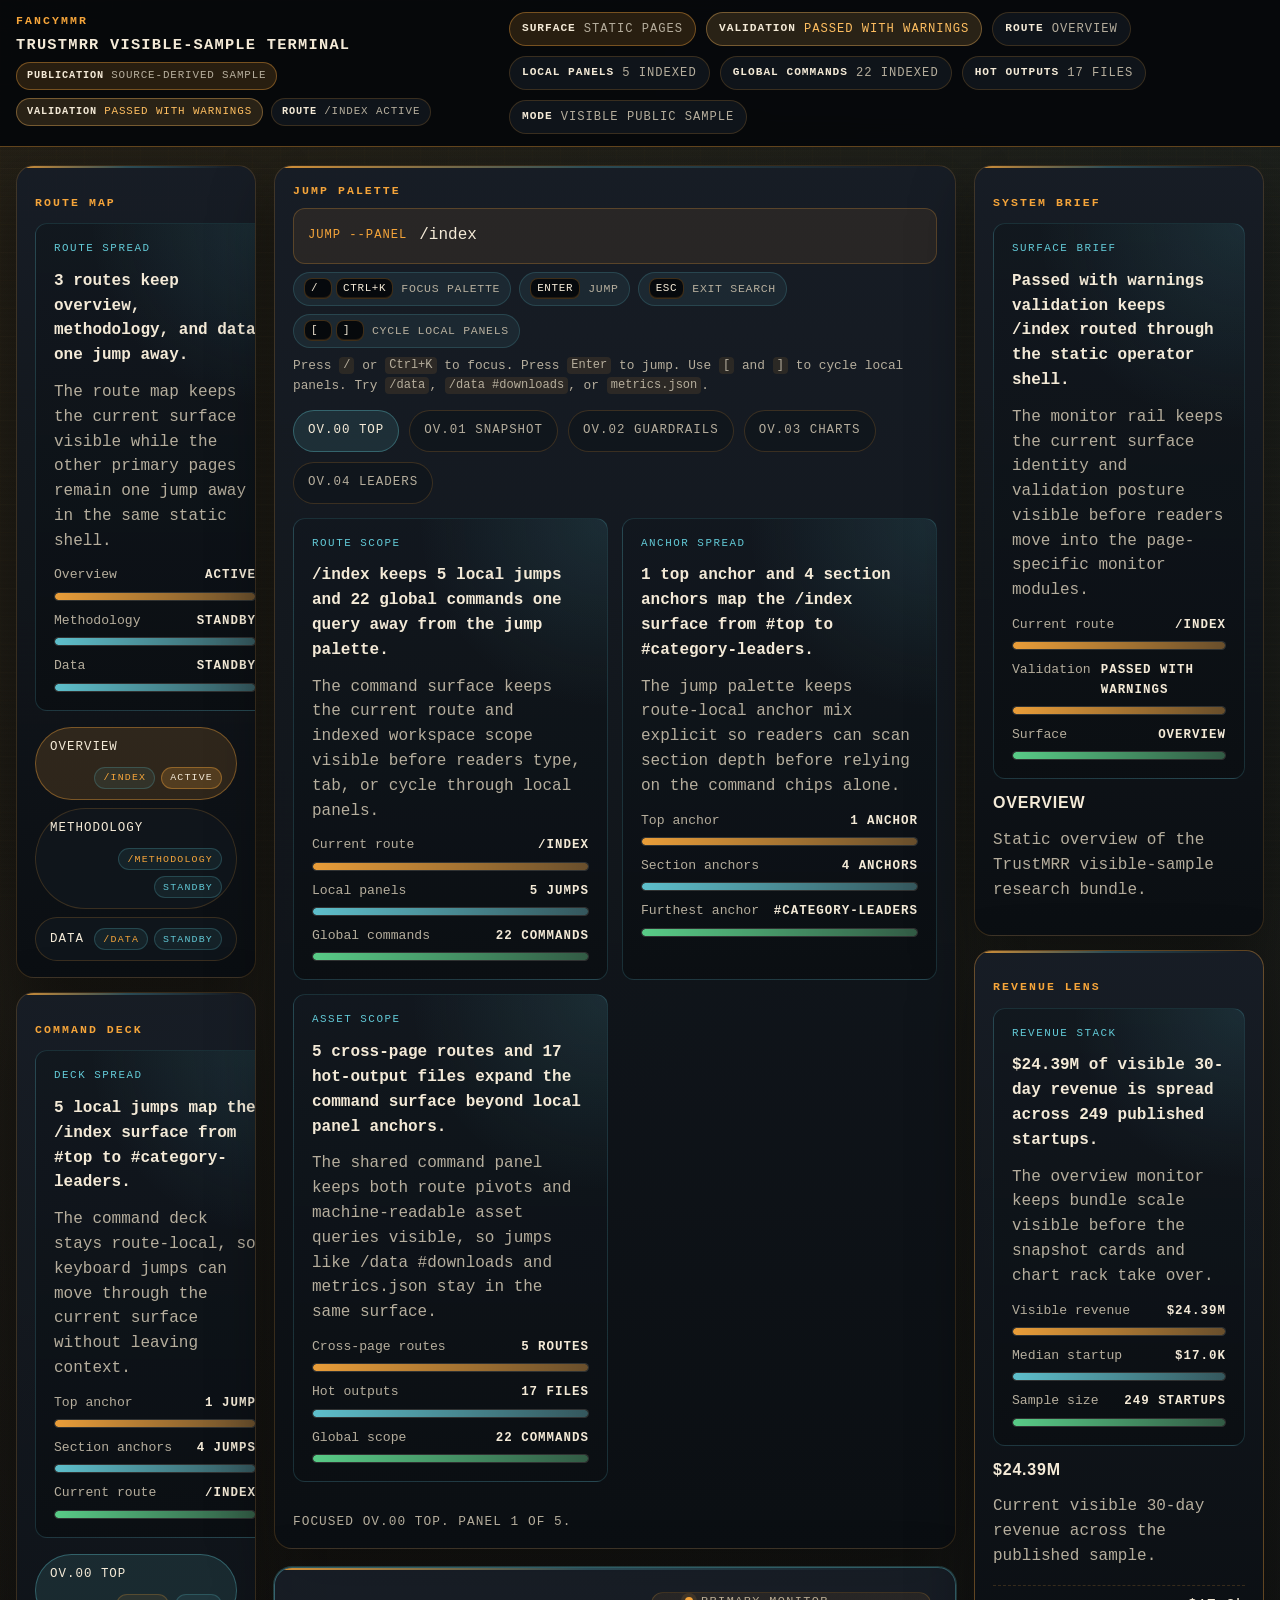
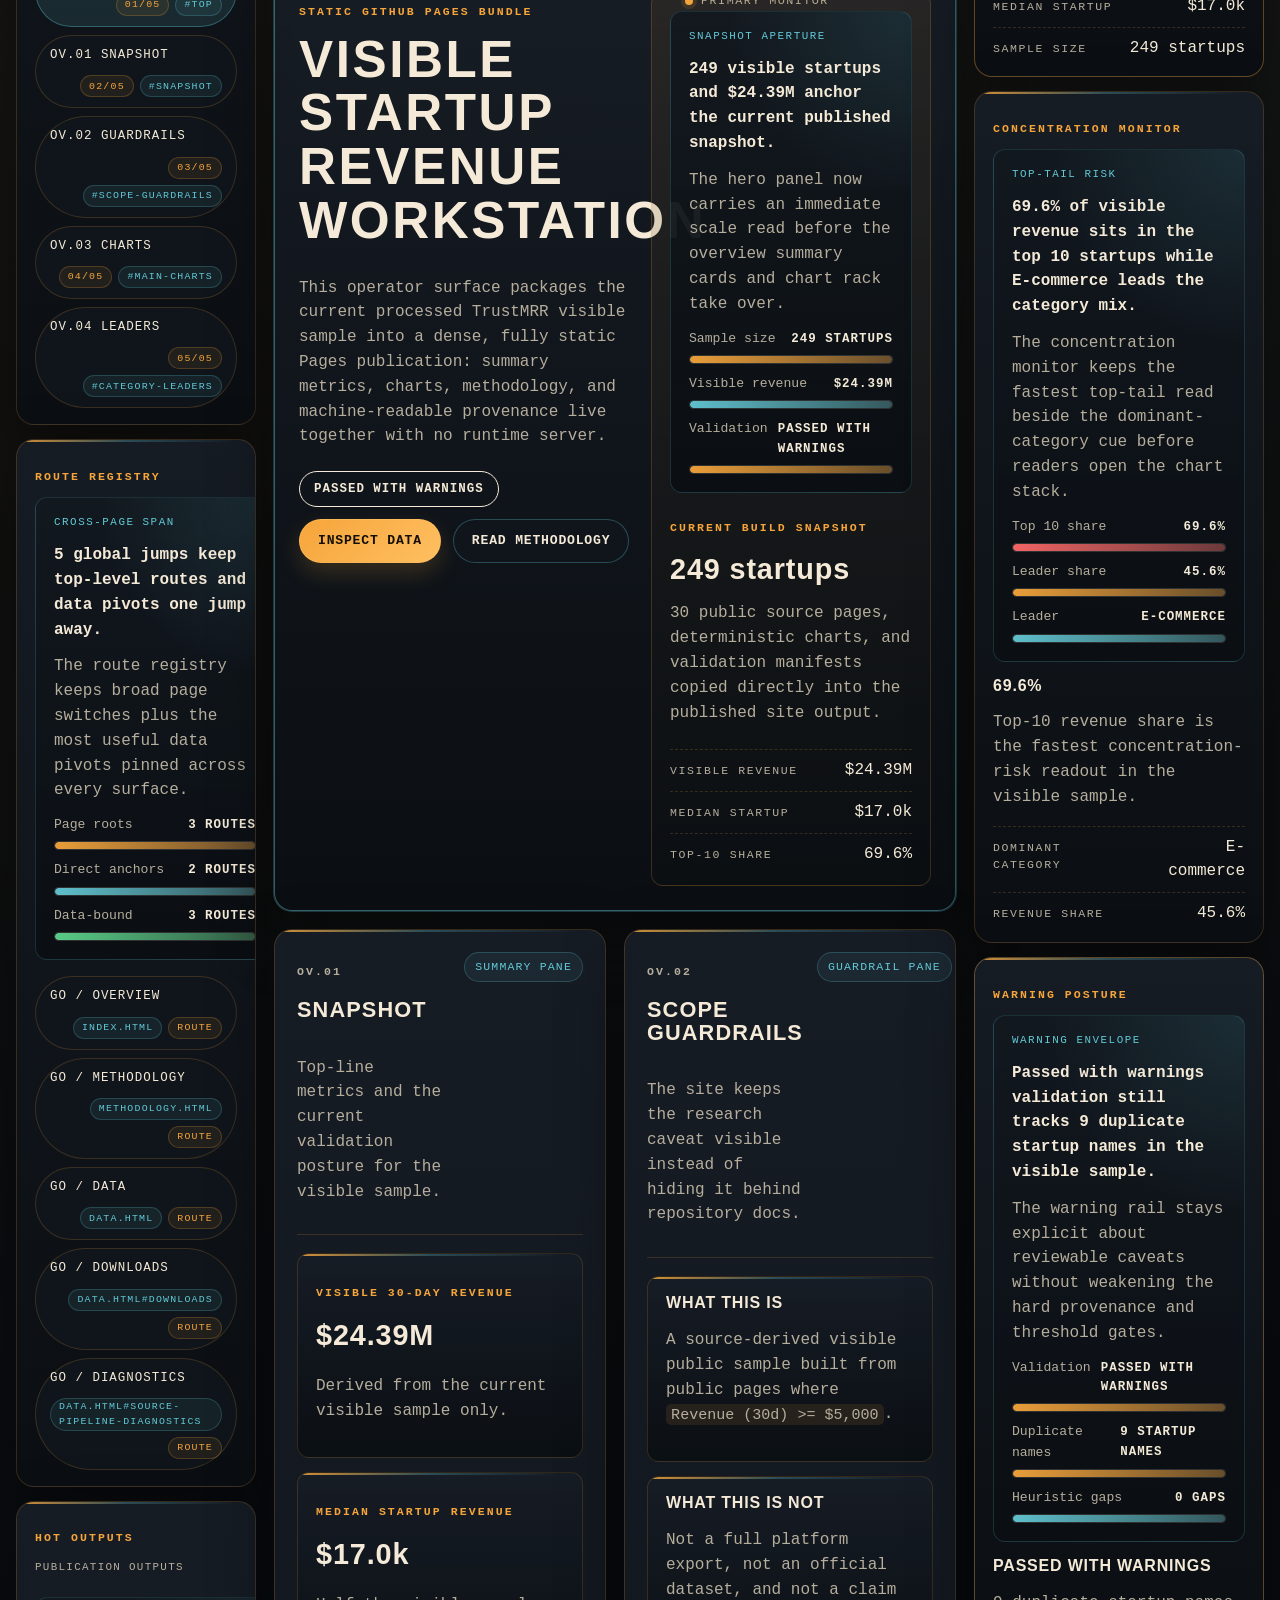
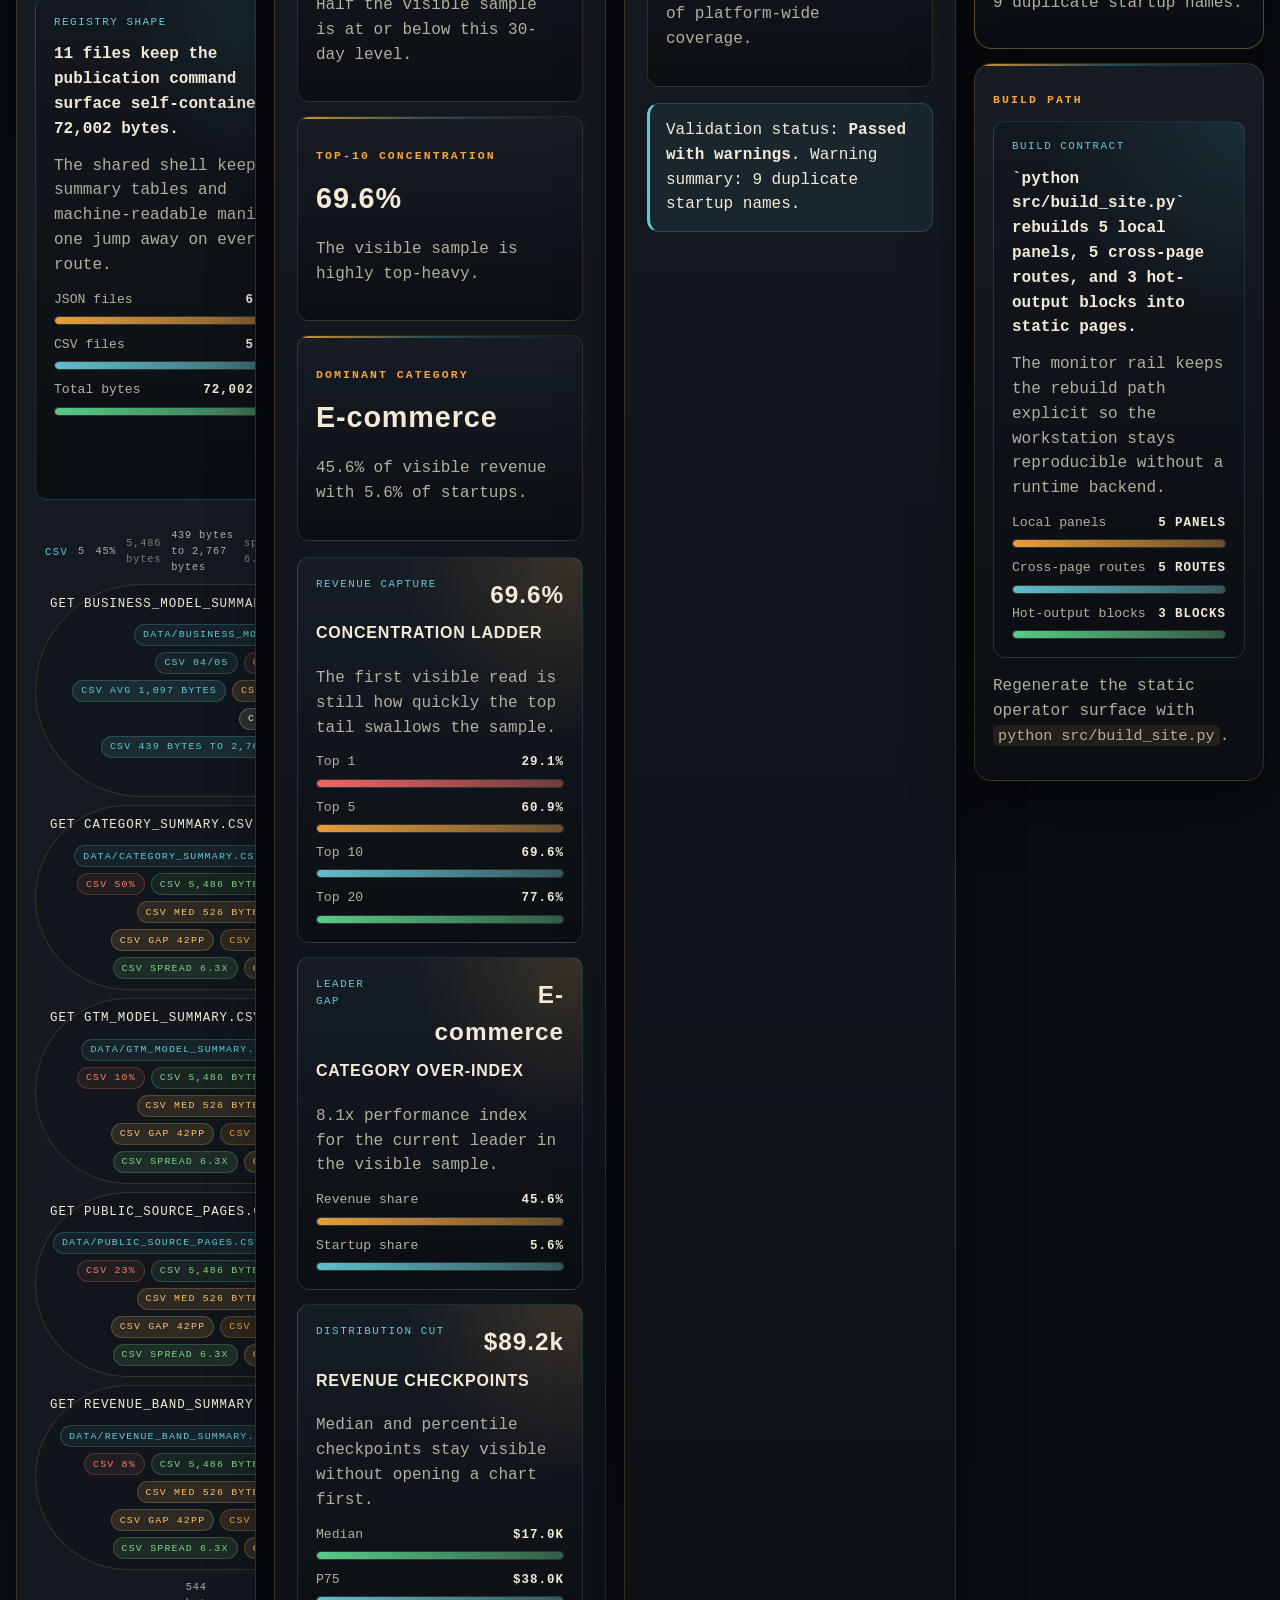
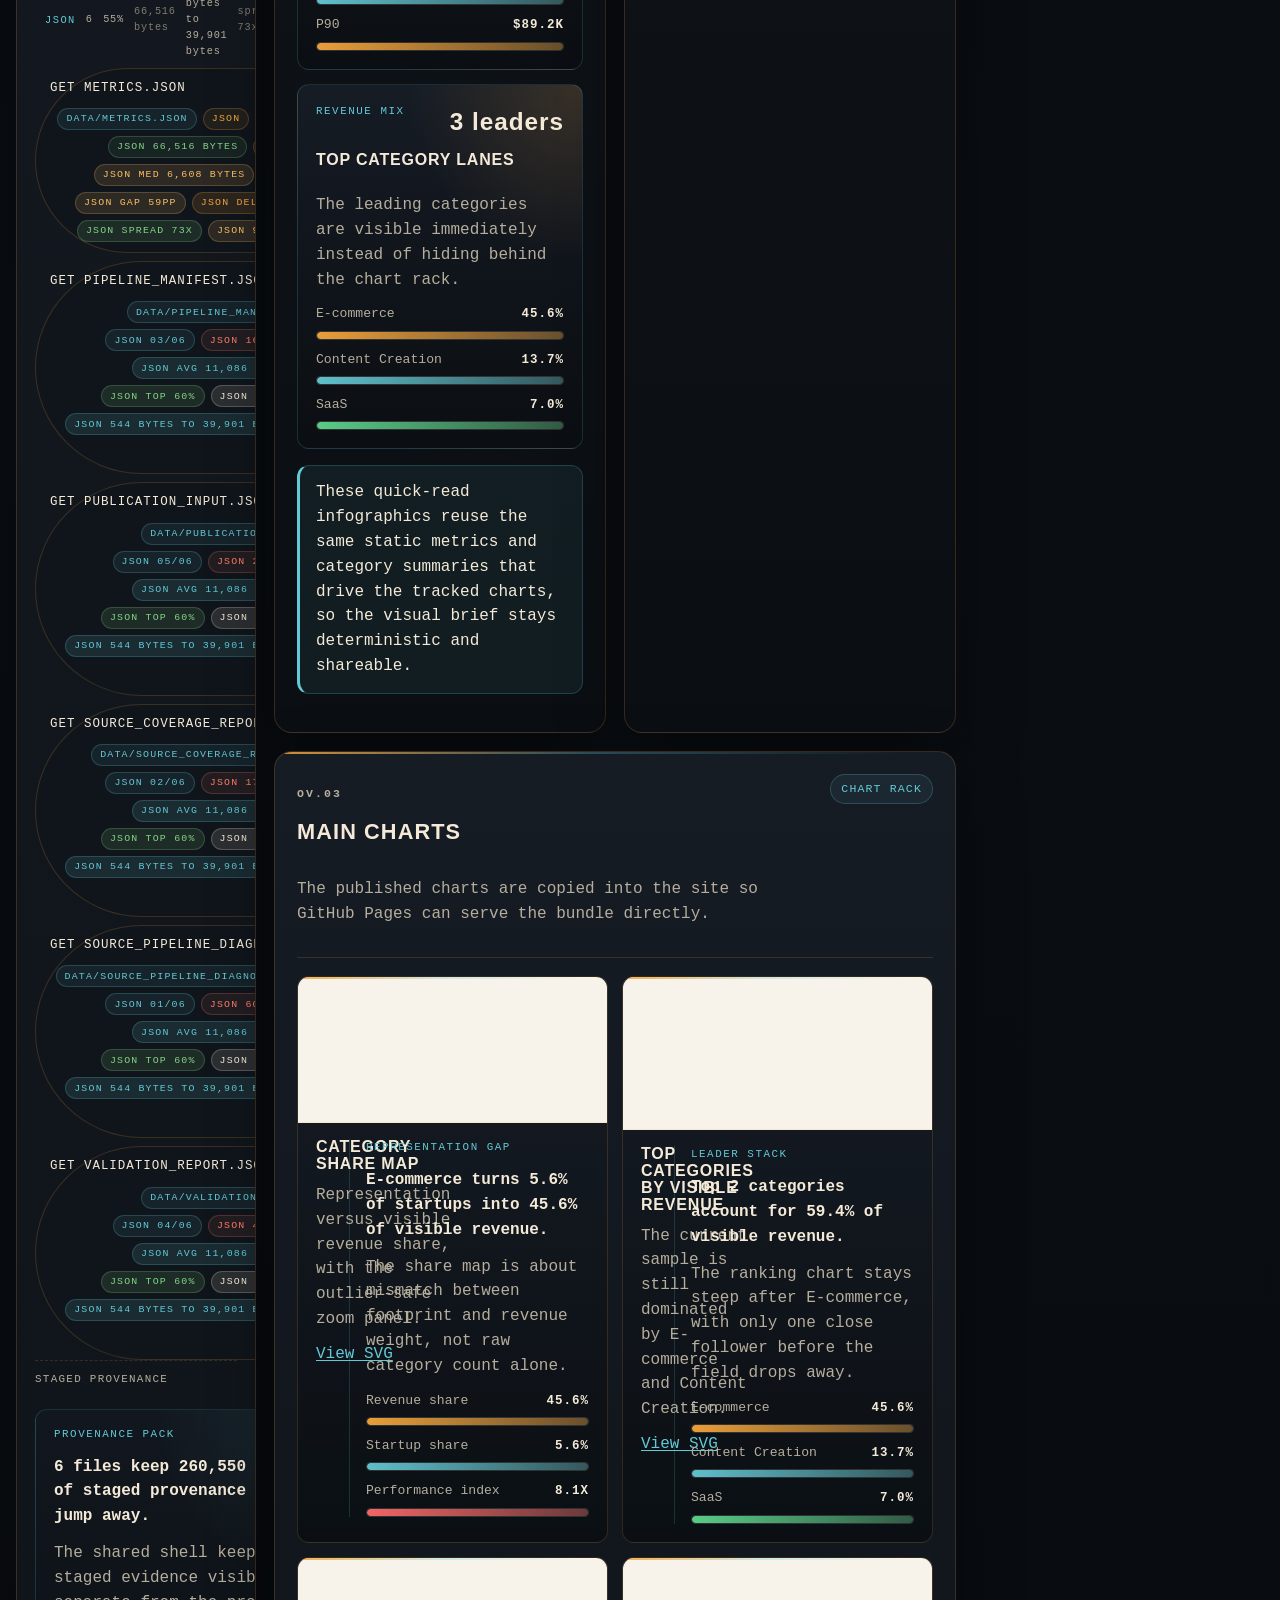
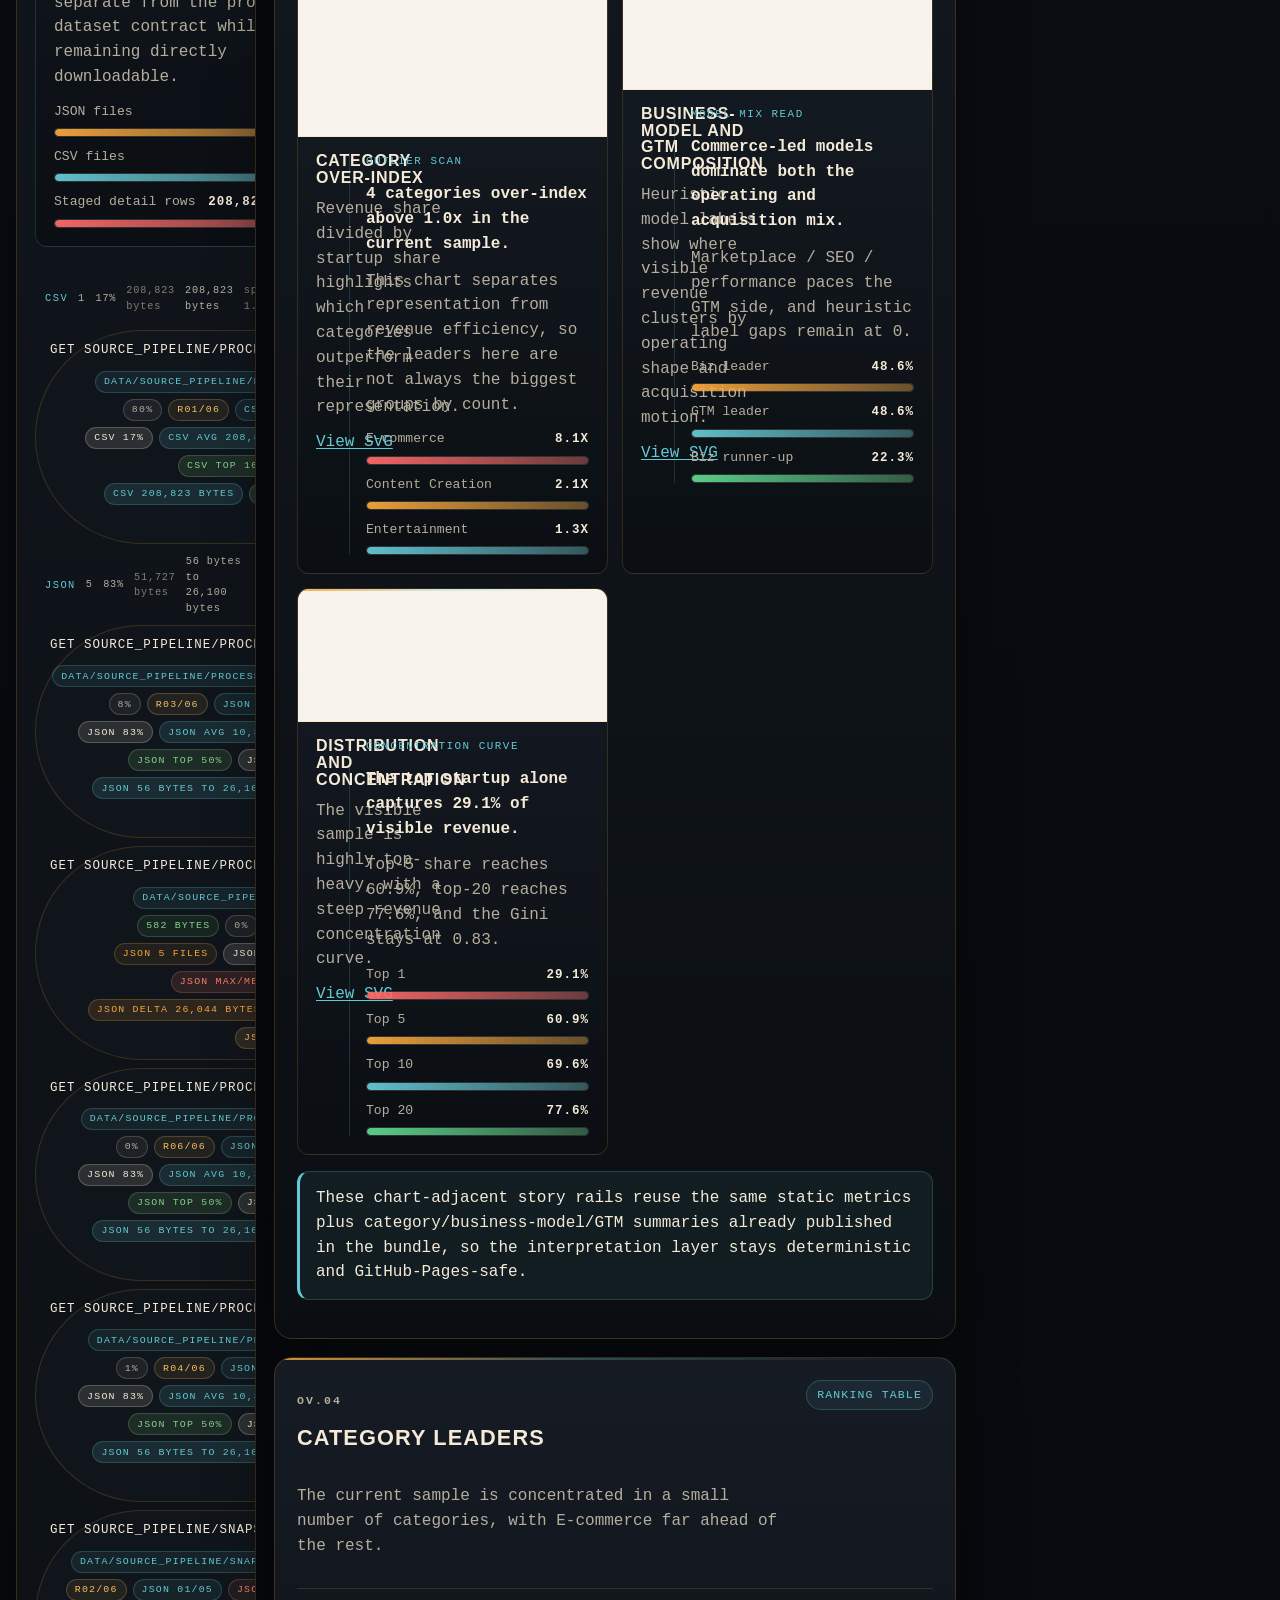
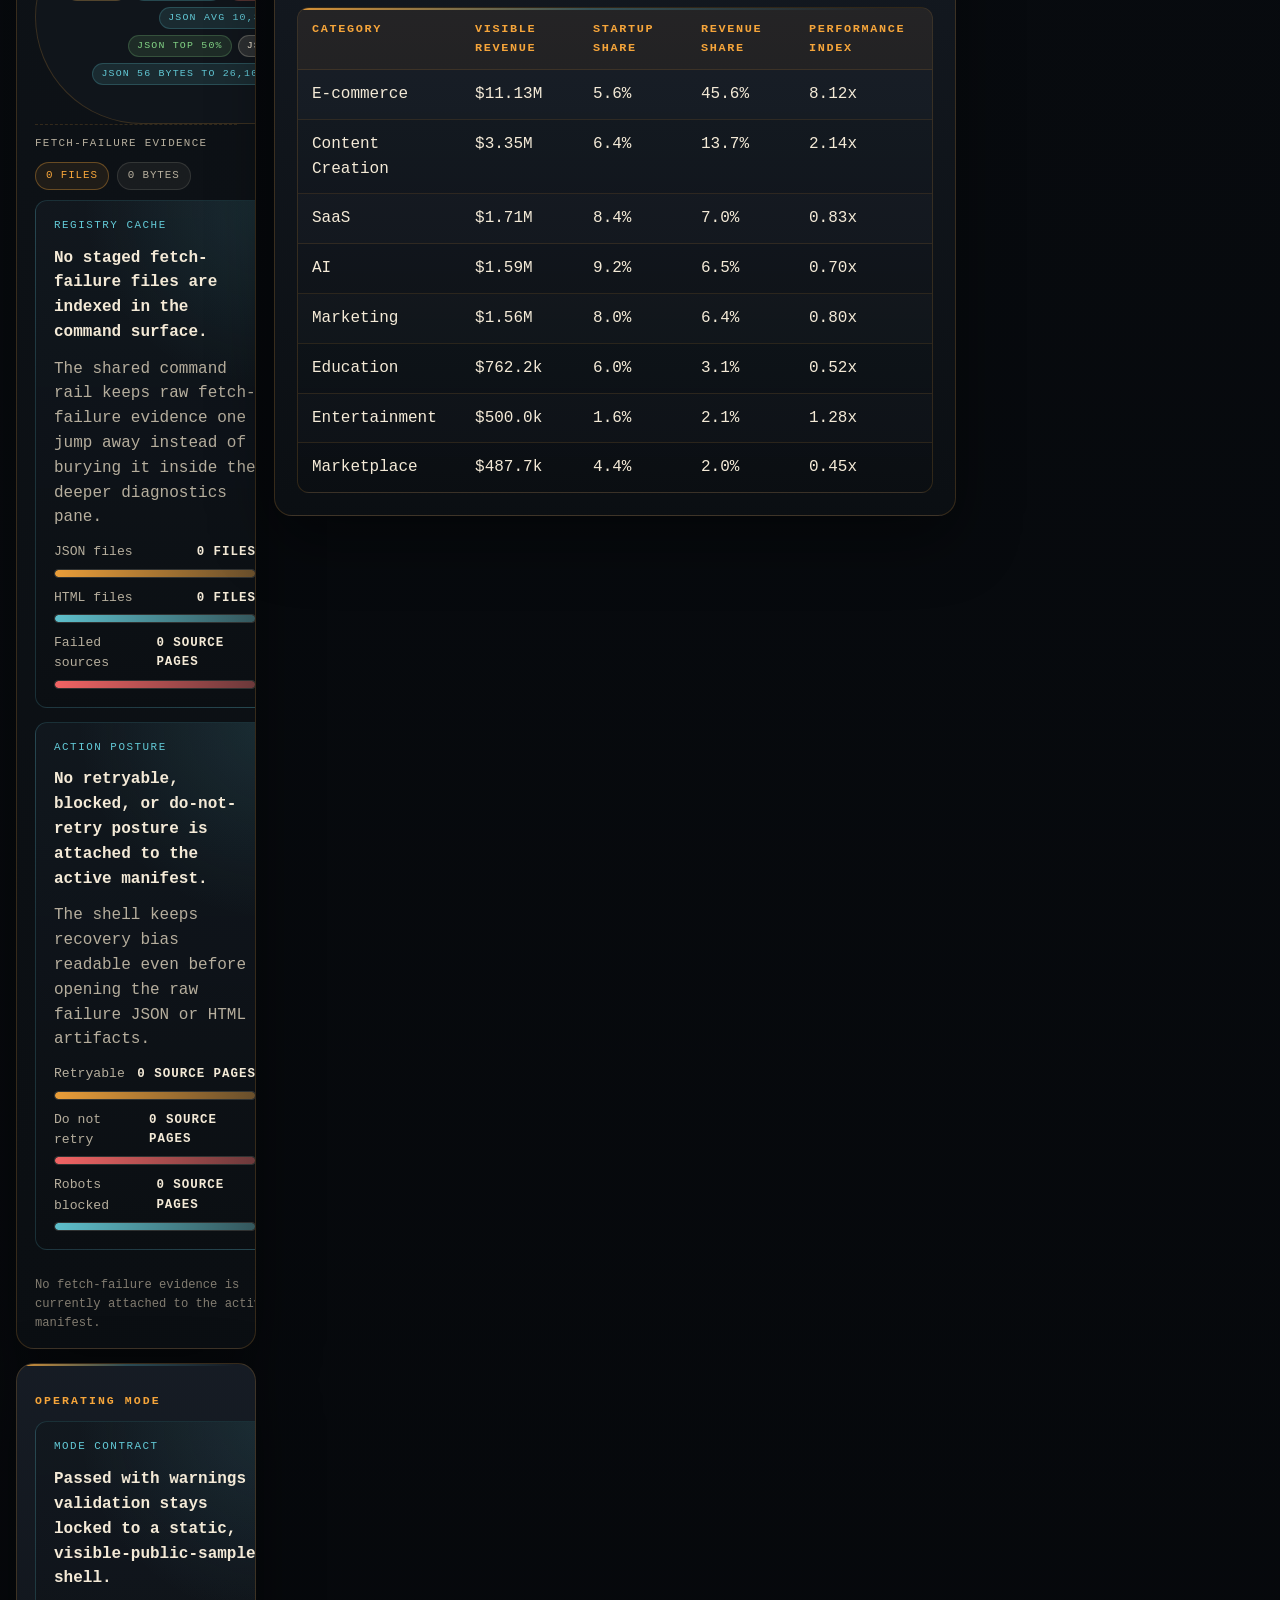
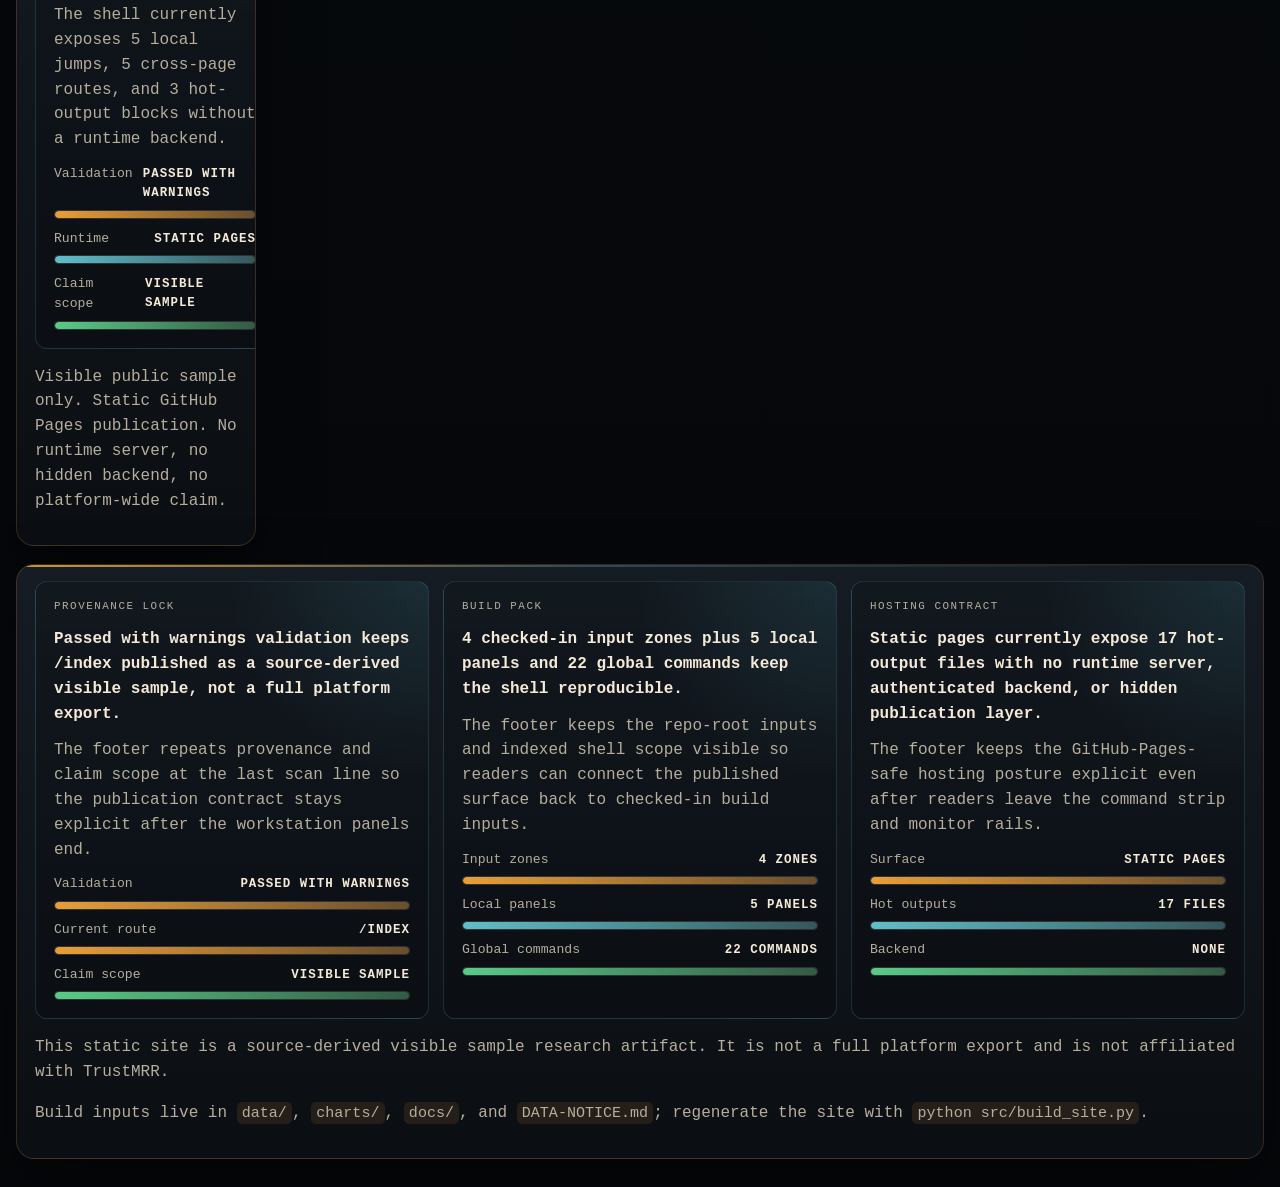
==== commit 28f927b5: "Add hot-output byte-vs-file-share gap badges" ====
--- a/site/index.html
+++ b/site/index.html
@@ -256,7 +256,7 @@
   </div>
 </aside>
 </div>
-  <nav class="rail-command-links" aria-label="Publication outputs"><div class="rail-command-divider"><span class="rail-command-divider-label">CSV</span><span class="rail-command-divider-count">5</span><span class="rail-command-divider-file-share">45%</span><span class="rail-command-divider-bytes">5,486 bytes</span><span class="rail-command-divider-range">439 bytes to 2,767 bytes</span><span class="rail-command-divider-spread">spread 6.3x</span><span class="rail-command-divider-delta">delta 2,328 bytes</span><span class="rail-command-divider-gap">gap 42pp</span><span class="rail-command-divider-top-share">top 50%</span><span class="rail-command-divider-smallest-share">min 8%</span><span class="rail-command-divider-median">med 526 bytes</span><span class="rail-command-divider-max-median">max/med 5.3x</span><span class="rail-command-divider-average">avg 1,097 bytes</span><span class="rail-command-divider-share">8%</span></div><a class="rail-command-link output-registry-link" href="data/business_model_summary.csv" data-command-label="GET business_model_summary.csv" data-command-target="data/business_model_summary.csv" data-command-kind="asset" data-command-query="business_model_summary.csv" data-command-terms="business_model_summary.csv data/business_model_summary.csv business_model_summary.csv Publication bundle artifact copied into the static site: data/business_model_summary.csv. csv download asset"><span class="output-registry-label">GET business_model_summary.csv</span><span class="output-registry-meta"><span class="output-registry-badge output-registry-badge-target">data/business_model_summary.csv</span><span class="output-registry-badge output-registry-badge-format">CSV</span><span class="output-registry-badge output-registry-badge-bytes">515 bytes</span><span class="output-registry-badge output-registry-badge-share">1%</span><span class="output-registry-badge output-registry-badge-rank">R10/11</span><span class="output-registry-badge output-registry-badge-format-rank">CSV 04/05</span><span class="output-registry-badge output-registry-badge-format-share">CSV 9%</span><span class="output-registry-badge output-registry-badge-format-total">CSV 5,486 bytes</span><span class="output-registry-badge output-registry-badge-format-count">CSV 5 files</span><span class="output-registry-badge output-registry-badge-format-file-share">CSV 45%</span><span class="output-registry-badge output-registry-badge-format-average-size">CSV avg 1,097 bytes</span><span class="output-registry-badge output-registry-badge-format-median-size">CSV med 526 bytes</span><span class="output-registry-badge output-registry-badge-format-max-median">CSV max/med 5.3x</span><span class="output-registry-badge output-registry-badge-format-top-share">CSV top 50%</span><span class="output-registry-badge output-registry-badge-format-smallest-share">CSV min 8%</span><span class="output-registry-badge output-registry-badge-format-share-gap">CSV gap 42pp</span><span class="output-registry-badge output-registry-badge-format-byte-delta">CSV delta 2,328 bytes</span><span class="output-registry-badge output-registry-badge-format-byte-range">CSV 439 bytes to 2,767 bytes</span><span class="output-registry-badge output-registry-badge-format-spread-ratio">CSV spread 6.3x</span><span class="output-registry-badge output-registry-badge-format-section-byte-share">CSV 8%</span><span class="output-registry-badge output-registry-badge-format-section-byte-rank">CSV S02/02</span><span class="output-registry-badge output-registry-badge-format-section-file-rank">CSV F02/02</span></span></a><a class="rail-command-link output-registry-link" href="data/category_summary.csv" data-command-label="GET category_summary.csv" data-command-target="data/category_summary.csv" data-command-kind="asset" data-command-query="category_summary.csv" data-command-terms="category_summary.csv data/category_summary.csv category_summary.csv Publication bundle artifact copied into the static site: data/category_summary.csv. csv download asset"><span class="output-registry-label">GET category_summary.csv</span><span class="output-registry-meta"><span class="output-registry-badge output-registry-badge-target">data/category_summary.csv</span><span class="output-registry-badge output-registry-badge-format">CSV</span><span class="output-registry-badge output-registry-badge-bytes">2,767 bytes</span><span class="output-registry-badge output-registry-badge-share">4%</span><span class="output-registry-badge output-registry-badge-rank">R04/11</span><span class="output-registry-badge output-registry-badge-format-rank">CSV 01/05</span><span class="output-registry-badge output-registry-badge-format-share">CSV 50%</span><span class="output-registry-badge output-registry-badge-format-total">CSV 5,486 bytes</span><span class="output-registry-badge output-registry-badge-format-count">CSV 5 files</span><span class="output-registry-badge output-registry-badge-format-file-share">CSV 45%</span><span class="output-registry-badge output-registry-badge-format-average-size">CSV avg 1,097 bytes</span><span class="output-registry-badge output-registry-badge-format-median-size">CSV med 526 bytes</span><span class="output-registry-badge output-registry-badge-format-max-median">CSV max/med 5.3x</span><span class="output-registry-badge output-registry-badge-format-top-share">CSV top 50%</span><span class="output-registry-badge output-registry-badge-format-smallest-share">CSV min 8%</span><span class="output-registry-badge output-registry-badge-format-share-gap">CSV gap 42pp</span><span class="output-registry-badge output-registry-badge-format-byte-delta">CSV delta 2,328 bytes</span><span class="output-registry-badge output-registry-badge-format-byte-range">CSV 439 bytes to 2,767 bytes</span><span class="output-registry-badge output-registry-badge-format-spread-ratio">CSV spread 6.3x</span><span class="output-registry-badge output-registry-badge-format-section-byte-share">CSV 8%</span><span class="output-registry-badge output-registry-badge-format-section-byte-rank">CSV S02/02</span><span class="output-registry-badge output-registry-badge-format-section-file-rank">CSV F02/02</span></span></a><a class="rail-command-link output-registry-link" href="data/gtm_model_summary.csv" data-command-label="GET gtm_model_summary.csv" data-command-target="data/gtm_model_summary.csv" data-command-kind="asset" data-command-query="gtm_model_summary.csv" data-command-terms="gtm_model_summary.csv data/gtm_model_summary.csv gtm_model_summary.csv Publication bundle artifact copied into the static site: data/gtm_model_summary.csv. csv download asset"><span class="output-registry-label">GET gtm_model_summary.csv</span><span class="output-registry-meta"><span class="output-registry-badge output-registry-badge-target">data/gtm_model_summary.csv</span><span class="output-registry-badge output-registry-badge-format">CSV</span><span class="output-registry-badge output-registry-badge-bytes">526 bytes</span><span class="output-registry-badge output-registry-badge-share">1%</span><span class="output-registry-badge output-registry-badge-rank">R09/11</span><span class="output-registry-badge output-registry-badge-format-rank">CSV 03/05</span><span class="output-registry-badge output-registry-badge-format-share">CSV 10%</span><span class="output-registry-badge output-registry-badge-format-total">CSV 5,486 bytes</span><span class="output-registry-badge output-registry-badge-format-count">CSV 5 files</span><span class="output-registry-badge output-registry-badge-format-file-share">CSV 45%</span><span class="output-registry-badge output-registry-badge-format-average-size">CSV avg 1,097 bytes</span><span class="output-registry-badge output-registry-badge-format-median-size">CSV med 526 bytes</span><span class="output-registry-badge output-registry-badge-format-max-median">CSV max/med 5.3x</span><span class="output-registry-badge output-registry-badge-format-top-share">CSV top 50%</span><span class="output-registry-badge output-registry-badge-format-smallest-share">CSV min 8%</span><span class="output-registry-badge output-registry-badge-format-share-gap">CSV gap 42pp</span><span class="output-registry-badge output-registry-badge-format-byte-delta">CSV delta 2,328 bytes</span><span class="output-registry-badge output-registry-badge-format-byte-range">CSV 439 bytes to 2,767 bytes</span><span class="output-registry-badge output-registry-badge-format-spread-ratio">CSV spread 6.3x</span><span class="output-registry-badge output-registry-badge-format-section-byte-share">CSV 8%</span><span class="output-registry-badge output-registry-badge-format-section-byte-rank">CSV S02/02</span><span class="output-registry-badge output-registry-badge-format-section-file-rank">CSV F02/02</span></span></a><a class="rail-command-link output-registry-link" href="data/public_source_pages.csv" data-command-label="GET public_source_pages.csv" data-command-target="data/public_source_pages.csv" data-command-kind="asset" data-command-query="public_source_pages.csv" data-command-terms="public_source_pages.csv data/public_source_pages.csv public_source_pages.csv Publication bundle artifact copied into the static site: data/public_source_pages.csv. csv download asset"><span class="output-registry-label">GET public_source_pages.csv</span><span class="output-registry-meta"><span class="output-registry-badge output-registry-badge-target">data/public_source_pages.csv</span><span class="output-registry-badge output-registry-badge-format">CSV</span><span class="output-registry-badge output-registry-badge-bytes">1,239 bytes</span><span class="output-registry-badge output-registry-badge-share">2%</span><span class="output-registry-badge output-registry-badge-rank">R07/11</span><span class="output-registry-badge output-registry-badge-format-rank">CSV 02/05</span><span class="output-registry-badge output-registry-badge-format-share">CSV 23%</span><span class="output-registry-badge output-registry-badge-format-total">CSV 5,486 bytes</span><span class="output-registry-badge output-registry-badge-format-count">CSV 5 files</span><span class="output-registry-badge output-registry-badge-format-file-share">CSV 45%</span><span class="output-registry-badge output-registry-badge-format-average-size">CSV avg 1,097 bytes</span><span class="output-registry-badge output-registry-badge-format-median-size">CSV med 526 bytes</span><span class="output-registry-badge output-registry-badge-format-max-median">CSV max/med 5.3x</span><span class="output-registry-badge output-registry-badge-format-top-share">CSV top 50%</span><span class="output-registry-badge output-registry-badge-format-smallest-share">CSV min 8%</span><span class="output-registry-badge output-registry-badge-format-share-gap">CSV gap 42pp</span><span class="output-registry-badge output-registry-badge-format-byte-delta">CSV delta 2,328 bytes</span><span class="output-registry-badge output-registry-badge-format-byte-range">CSV 439 bytes to 2,767 bytes</span><span class="output-registry-badge output-registry-badge-format-spread-ratio">CSV spread 6.3x</span><span class="output-registry-badge output-registry-badge-format-section-byte-share">CSV 8%</span><span class="output-registry-badge output-registry-badge-format-section-byte-rank">CSV S02/02</span><span class="output-registry-badge output-registry-badge-format-section-file-rank">CSV F02/02</span></span></a><a class="rail-command-link output-registry-link" href="data/revenue_band_summary.csv" data-command-label="GET revenue_band_summary.csv" data-command-target="data/revenue_band_summary.csv" data-command-kind="asset" data-command-query="revenue_band_summary.csv" data-command-terms="revenue_band_summary.csv data/revenue_band_summary.csv revenue_band_summary.csv Publication bundle artifact copied into the static site: data/revenue_band_summary.csv. csv download asset"><span class="output-registry-label">GET revenue_band_summary.csv</span><span class="output-registry-meta"><span class="output-registry-badge output-registry-badge-target">data/revenue_band_summary.csv</span><span class="output-registry-badge output-registry-badge-format">CSV</span><span class="output-registry-badge output-registry-badge-bytes">439 bytes</span><span class="output-registry-badge output-registry-badge-share">1%</span><span class="output-registry-badge output-registry-badge-rank">R11/11</span><span class="output-registry-badge output-registry-badge-format-rank">CSV 05/05</span><span class="output-registry-badge output-registry-badge-format-share">CSV 8%</span><span class="output-registry-badge output-registry-badge-format-total">CSV 5,486 bytes</span><span class="output-registry-badge output-registry-badge-format-count">CSV 5 files</span><span class="output-registry-badge output-registry-badge-format-file-share">CSV 45%</span><span class="output-registry-badge output-registry-badge-format-average-size">CSV avg 1,097 bytes</span><span class="output-registry-badge output-registry-badge-format-median-size">CSV med 526 bytes</span><span class="output-registry-badge output-registry-badge-format-max-median">CSV max/med 5.3x</span><span class="output-registry-badge output-registry-badge-format-top-share">CSV top 50%</span><span class="output-registry-badge output-registry-badge-format-smallest-share">CSV min 8%</span><span class="output-registry-badge output-registry-badge-format-share-gap">CSV gap 42pp</span><span class="output-registry-badge output-registry-badge-format-byte-delta">CSV delta 2,328 bytes</span><span class="output-registry-badge output-registry-badge-format-byte-range">CSV 439 bytes to 2,767 bytes</span><span class="output-registry-badge output-registry-badge-format-spread-ratio">CSV spread 6.3x</span><span class="output-registry-badge output-registry-badge-format-section-byte-share">CSV 8%</span><span class="output-registry-badge output-registry-badge-format-section-byte-rank">CSV S02/02</span><span class="output-registry-badge output-registry-badge-format-section-file-rank">CSV F02/02</span></span></a><div class="rail-command-divider"><span class="rail-command-divider-label">JSON</span><span class="rail-command-divider-count">6</span><span class="rail-command-divider-file-share">55%</span><span class="rail-command-divider-bytes">66,516 bytes</span><span class="rail-command-divider-range">544 bytes to 39,901 bytes</span><span class="rail-command-divider-spread">spread 73x</span><span class="rail-command-divider-delta">delta 39,357 bytes</span><span class="rail-command-divider-gap">gap 59pp</span><span class="rail-command-divider-top-share">top 60%</span><span class="rail-command-divider-smallest-share">min 1%</span><span class="rail-command-divider-median">med 6,608 bytes</span><span class="rail-command-divider-max-median">max/med 6.0x</span><span class="rail-command-divider-average">avg 11,086 bytes</span><span class="rail-command-divider-share">92%</span></div><a class="rail-command-link output-registry-link" href="data/metrics.json" data-command-label="GET metrics.json" data-command-target="data/metrics.json" data-command-kind="asset" data-command-query="metrics.json" data-command-terms="metrics.json data/metrics.json metrics.json Publication bundle artifact copied into the static site: data/metrics.json. json download asset"><span class="output-registry-label">GET metrics.json</span><span class="output-registry-meta"><span class="output-registry-badge output-registry-badge-target">data/metrics.json</span><span class="output-registry-badge output-registry-badge-format">JSON</span><span class="output-registry-badge output-registry-badge-bytes">544 bytes</span><span class="output-registry-badge output-registry-badge-share">1%</span><span class="output-registry-badge output-registry-badge-rank">R08/11</span><span class="output-registry-badge output-registry-badge-format-rank">JSON 06/06</span><span class="output-registry-badge output-registry-badge-format-share">JSON 1%</span><span class="output-registry-badge output-registry-badge-format-total">JSON 66,516 bytes</span><span class="output-registry-badge output-registry-badge-format-count">JSON 6 files</span><span class="output-registry-badge output-registry-badge-format-file-share">JSON 55%</span><span class="output-registry-badge output-registry-badge-format-average-size">JSON avg 11,086 bytes</span><span class="output-registry-badge output-registry-badge-format-median-size">JSON med 6,608 bytes</span><span class="output-registry-badge output-registry-badge-format-max-median">JSON max/med 6.0x</span><span class="output-registry-badge output-registry-badge-format-top-share">JSON top 60%</span><span class="output-registry-badge output-registry-badge-format-smallest-share">JSON min 1%</span><span class="output-registry-badge output-registry-badge-format-share-gap">JSON gap 59pp</span><span class="output-registry-badge output-registry-badge-format-byte-delta">JSON delta 39,357 bytes</span><span class="output-registry-badge output-registry-badge-format-byte-range">JSON 544 bytes to 39,901 bytes</span><span class="output-registry-badge output-registry-badge-format-spread-ratio">JSON spread 73x</span><span class="output-registry-badge output-registry-badge-format-section-byte-share">JSON 92%</span><span class="output-registry-badge output-registry-badge-format-section-byte-rank">JSON S01/02</span><span class="output-registry-badge output-registry-badge-format-section-file-rank">JSON F01/02</span></span></a><a class="rail-command-link output-registry-link" href="data/pipeline_manifest.json" data-command-label="GET pipeline_manifest.json" data-command-target="data/pipeline_manifest.json" data-command-kind="asset" data-command-query="pipeline_manifest.json" data-command-terms="pipeline_manifest.json data/pipeline_manifest.json pipeline_manifest.json Active pipeline manifest for the current static publication bundle. json download asset"><span class="output-registry-label">GET pipeline_manifest.json</span><span class="output-registry-meta"><span class="output-registry-badge output-registry-badge-target">data/pipeline_manifest.json</span><span class="output-registry-badge output-registry-badge-format">JSON</span><span class="output-registry-badge output-registry-badge-bytes">10,692 bytes</span><span class="output-registry-badge output-registry-badge-share">15%</span><span class="output-registry-badge output-registry-badge-rank">R03/11</span><span class="output-registry-badge output-registry-badge-format-rank">JSON 03/06</span><span class="output-registry-badge output-registry-badge-format-share">JSON 16%</span><span class="output-registry-badge output-registry-badge-format-total">JSON 66,516 bytes</span><span class="output-registry-badge output-registry-badge-format-count">JSON 6 files</span><span class="output-registry-badge output-registry-badge-format-file-share">JSON 55%</span><span class="output-registry-badge output-registry-badge-format-average-size">JSON avg 11,086 bytes</span><span class="output-registry-badge output-registry-badge-format-median-size">JSON med 6,608 bytes</span><span class="output-registry-badge output-registry-badge-format-max-median">JSON max/med 6.0x</span><span class="output-registry-badge output-registry-badge-format-top-share">JSON top 60%</span><span class="output-registry-badge output-registry-badge-format-smallest-share">JSON min 1%</span><span class="output-registry-badge output-registry-badge-format-share-gap">JSON gap 59pp</span><span class="output-registry-badge output-registry-badge-format-byte-delta">JSON delta 39,357 bytes</span><span class="output-registry-badge output-registry-badge-format-byte-range">JSON 544 bytes to 39,901 bytes</span><span class="output-registry-badge output-registry-badge-format-spread-ratio">JSON spread 73x</span><span class="output-registry-badge output-registry-badge-format-section-byte-share">JSON 92%</span><span class="output-registry-badge output-registry-badge-format-section-byte-rank">JSON S01/02</span><span class="output-registry-badge output-registry-badge-format-section-file-rank">JSON F01/02</span></span></a><a class="rail-command-link output-registry-link" href="data/publication_input.json" data-command-label="GET publication_input.json" data-command-target="data/publication_input.json" data-command-kind="asset" data-command-query="publication_input.json" data-command-terms="publication_input.json data/publication_input.json publication_input.json Publication bundle artifact copied into the static site: data/publication_input.json. json download asset"><span class="output-registry-label">GET publication_input.json</span><span class="output-registry-meta"><span class="output-registry-badge output-registry-badge-target">data/publication_input.json</span><span class="output-registry-badge output-registry-badge-format">JSON</span><span class="output-registry-badge output-registry-badge-bytes">1,346 bytes</span><span class="output-registry-badge output-registry-badge-share">2%</span><span class="output-registry-badge output-registry-badge-rank">R06/11</span><span class="output-registry-badge output-registry-badge-format-rank">JSON 05/06</span><span class="output-registry-badge output-registry-badge-format-share">JSON 2%</span><span class="output-registry-badge output-registry-badge-format-total">JSON 66,516 bytes</span><span class="output-registry-badge output-registry-badge-format-count">JSON 6 files</span><span class="output-registry-badge output-registry-badge-format-file-share">JSON 55%</span><span class="output-registry-badge output-registry-badge-format-average-size">JSON avg 11,086 bytes</span><span class="output-registry-badge output-registry-badge-format-median-size">JSON med 6,608 bytes</span><span class="output-registry-badge output-registry-badge-format-max-median">JSON max/med 6.0x</span><span class="output-registry-badge output-registry-badge-format-top-share">JSON top 60%</span><span class="output-registry-badge output-registry-badge-format-smallest-share">JSON min 1%</span><span class="output-registry-badge output-registry-badge-format-share-gap">JSON gap 59pp</span><span class="output-registry-badge output-registry-badge-format-byte-delta">JSON delta 39,357 bytes</span><span class="output-registry-badge output-registry-badge-format-byte-range">JSON 544 bytes to 39,901 bytes</span><span class="output-registry-badge output-registry-badge-format-spread-ratio">JSON spread 73x</span><span class="output-registry-badge output-registry-badge-format-section-byte-share">JSON 92%</span><span class="output-registry-badge output-registry-badge-format-section-byte-rank">JSON S01/02</span><span class="output-registry-badge output-registry-badge-format-section-file-rank">JSON F01/02</span></span></a><a class="rail-command-link output-registry-link" href="data/source_coverage_report.json" data-command-label="GET source_coverage_report.json" data-command-target="data/source_coverage_report.json" data-command-kind="asset" data-command-query="source_coverage_report.json" data-command-terms="source_coverage_report.json data/source_coverage_report.json source_coverage_report.json Publication bundle artifact copied into the static site: data/source_coverage_report.json. json download asset"><span class="output-registry-label">GET source_coverage_report.json</span><span class="output-registry-meta"><span class="output-registry-badge output-registry-badge-target">data/source_coverage_report.json</span><span class="output-registry-badge output-registry-badge-format">JSON</span><span class="output-registry-badge output-registry-badge-bytes">11,509 bytes</span><span class="output-registry-badge output-registry-badge-share">16%</span><span class="output-registry-badge output-registry-badge-rank">R02/11</span><span class="output-registry-badge output-registry-badge-format-rank">JSON 02/06</span><span class="output-registry-badge output-registry-badge-format-share">JSON 17%</span><span class="output-registry-badge output-registry-badge-format-total">JSON 66,516 bytes</span><span class="output-registry-badge output-registry-badge-format-count">JSON 6 files</span><span class="output-registry-badge output-registry-badge-format-file-share">JSON 55%</span><span class="output-registry-badge output-registry-badge-format-average-size">JSON avg 11,086 bytes</span><span class="output-registry-badge output-registry-badge-format-median-size">JSON med 6,608 bytes</span><span class="output-registry-badge output-registry-badge-format-max-median">JSON max/med 6.0x</span><span class="output-registry-badge output-registry-badge-format-top-share">JSON top 60%</span><span class="output-registry-badge output-registry-badge-format-smallest-share">JSON min 1%</span><span class="output-registry-badge output-registry-badge-format-share-gap">JSON gap 59pp</span><span class="output-registry-badge output-registry-badge-format-byte-delta">JSON delta 39,357 bytes</span><span class="output-registry-badge output-registry-badge-format-byte-range">JSON 544 bytes to 39,901 bytes</span><span class="output-registry-badge output-registry-badge-format-spread-ratio">JSON spread 73x</span><span class="output-registry-badge output-registry-badge-format-section-byte-share">JSON 92%</span><span class="output-registry-badge output-registry-badge-format-section-byte-rank">JSON S01/02</span><span class="output-registry-badge output-registry-badge-format-section-file-rank">JSON F01/02</span></span></a><a class="rail-command-link output-registry-link" href="data/source_pipeline_diagnostics.json" data-command-label="GET source_pipeline_diagnostics.json" data-command-target="data/source_pipeline_diagnostics.json" data-command-kind="asset" data-command-query="source_pipeline_diagnostics.json" data-command-terms="source_pipeline_diagnostics.json data/source_pipeline_diagnostics.json source_pipeline_diagnostics.json Publication bundle artifact copied into the static site: data/source_pipeline_diagnostics.json. json download asset"><span class="output-registry-label">GET source_pipeline_diagnostics.json</span><span class="output-registry-meta"><span class="output-registry-badge output-registry-badge-target">data/source_pipeline_diagnostics.json</span><span class="output-registry-badge output-registry-badge-format">JSON</span><span class="output-registry-badge output-registry-badge-bytes">39,901 bytes</span><span class="output-registry-badge output-registry-badge-share">55%</span><span class="output-registry-badge output-registry-badge-rank">R01/11</span><span class="output-registry-badge output-registry-badge-format-rank">JSON 01/06</span><span class="output-registry-badge output-registry-badge-format-share">JSON 60%</span><span class="output-registry-badge output-registry-badge-format-total">JSON 66,516 bytes</span><span class="output-registry-badge output-registry-badge-format-count">JSON 6 files</span><span class="output-registry-badge output-registry-badge-format-file-share">JSON 55%</span><span class="output-registry-badge output-registry-badge-format-average-size">JSON avg 11,086 bytes</span><span class="output-registry-badge output-registry-badge-format-median-size">JSON med 6,608 bytes</span><span class="output-registry-badge output-registry-badge-format-max-median">JSON max/med 6.0x</span><span class="output-registry-badge output-registry-badge-format-top-share">JSON top 60%</span><span class="output-registry-badge output-registry-badge-format-smallest-share">JSON min 1%</span><span class="output-registry-badge output-registry-badge-format-share-gap">JSON gap 59pp</span><span class="output-registry-badge output-registry-badge-format-byte-delta">JSON delta 39,357 bytes</span><span class="output-registry-badge output-registry-badge-format-byte-range">JSON 544 bytes to 39,901 bytes</span><span class="output-registry-badge output-registry-badge-format-spread-ratio">JSON spread 73x</span><span class="output-registry-badge output-registry-badge-format-section-byte-share">JSON 92%</span><span class="output-registry-badge output-registry-badge-format-section-byte-rank">JSON S01/02</span><span class="output-registry-badge output-registry-badge-format-section-file-rank">JSON F01/02</span></span></a><a class="rail-command-link output-registry-link" href="data/validation_report.json" data-command-label="GET validation_report.json" data-command-target="data/validation_report.json" data-command-kind="asset" data-command-query="validation_report.json" data-command-terms="validation_report.json data/validation_report.json validation_report.json Publication bundle artifact copied into the static site: data/validation_report.json. json download asset"><span class="output-registry-label">GET validation_report.json</span><span class="output-registry-meta"><span class="output-registry-badge output-registry-badge-target">data/validation_report.json</span><span class="output-registry-badge output-registry-badge-format">JSON</span><span class="output-registry-badge output-registry-badge-bytes">2,524 bytes</span><span class="output-registry-badge output-registry-badge-share">4%</span><span class="output-registry-badge output-registry-badge-rank">R05/11</span><span class="output-registry-badge output-registry-badge-format-rank">JSON 04/06</span><span class="output-registry-badge output-registry-badge-format-share">JSON 4%</span><span class="output-registry-badge output-registry-badge-format-total">JSON 66,516 bytes</span><span class="output-registry-badge output-registry-badge-format-count">JSON 6 files</span><span class="output-registry-badge output-registry-badge-format-file-share">JSON 55%</span><span class="output-registry-badge output-registry-badge-format-average-size">JSON avg 11,086 bytes</span><span class="output-registry-badge output-registry-badge-format-median-size">JSON med 6,608 bytes</span><span class="output-registry-badge output-registry-badge-format-max-median">JSON max/med 6.0x</span><span class="output-registry-badge output-registry-badge-format-top-share">JSON top 60%</span><span class="output-registry-badge output-registry-badge-format-smallest-share">JSON min 1%</span><span class="output-registry-badge output-registry-badge-format-share-gap">JSON gap 59pp</span><span class="output-registry-badge output-registry-badge-format-byte-delta">JSON delta 39,357 bytes</span><span class="output-registry-badge output-registry-badge-format-byte-range">JSON 544 bytes to 39,901 bytes</span><span class="output-registry-badge output-registry-badge-format-spread-ratio">JSON spread 73x</span><span class="output-registry-badge output-registry-badge-format-section-byte-share">JSON 92%</span><span class="output-registry-badge output-registry-badge-format-section-byte-rank">JSON S01/02</span><span class="output-registry-badge output-registry-badge-format-section-file-rank">JSON F01/02</span></span></a></nav>
+  <nav class="rail-command-links" aria-label="Publication outputs"><div class="rail-command-divider"><span class="rail-command-divider-label">CSV</span><span class="rail-command-divider-count">5</span><span class="rail-command-divider-file-share">45%</span><span class="rail-command-divider-bytes">5,486 bytes</span><span class="rail-command-divider-range">439 bytes to 2,767 bytes</span><span class="rail-command-divider-spread">spread 6.3x</span><span class="rail-command-divider-delta">delta 2,328 bytes</span><span class="rail-command-divider-gap">gap 42pp</span><span class="rail-command-divider-top-share">top 50%</span><span class="rail-command-divider-smallest-share">min 8%</span><span class="rail-command-divider-median">med 526 bytes</span><span class="rail-command-divider-max-median">max/med 5.3x</span><span class="rail-command-divider-average">avg 1,097 bytes</span><span class="rail-command-divider-share">8%</span></div><a class="rail-command-link output-registry-link" href="data/business_model_summary.csv" data-command-label="GET business_model_summary.csv" data-command-target="data/business_model_summary.csv" data-command-kind="asset" data-command-query="business_model_summary.csv" data-command-terms="business_model_summary.csv data/business_model_summary.csv business_model_summary.csv Publication bundle artifact copied into the static site: data/business_model_summary.csv. csv download asset"><span class="output-registry-label">GET business_model_summary.csv</span><span class="output-registry-meta"><span class="output-registry-badge output-registry-badge-target">data/business_model_summary.csv</span><span class="output-registry-badge output-registry-badge-format">CSV</span><span class="output-registry-badge output-registry-badge-bytes">515 bytes</span><span class="output-registry-badge output-registry-badge-share">1%</span><span class="output-registry-badge output-registry-badge-rank">R10/11</span><span class="output-registry-badge output-registry-badge-format-rank">CSV 04/05</span><span class="output-registry-badge output-registry-badge-format-share">CSV 9%</span><span class="output-registry-badge output-registry-badge-format-total">CSV 5,486 bytes</span><span class="output-registry-badge output-registry-badge-format-count">CSV 5 files</span><span class="output-registry-badge output-registry-badge-format-file-share">CSV 45%</span><span class="output-registry-badge output-registry-badge-format-average-size">CSV avg 1,097 bytes</span><span class="output-registry-badge output-registry-badge-format-median-size">CSV med 526 bytes</span><span class="output-registry-badge output-registry-badge-format-max-median">CSV max/med 5.3x</span><span class="output-registry-badge output-registry-badge-format-top-share">CSV top 50%</span><span class="output-registry-badge output-registry-badge-format-smallest-share">CSV min 8%</span><span class="output-registry-badge output-registry-badge-format-share-gap">CSV gap 42pp</span><span class="output-registry-badge output-registry-badge-format-byte-delta">CSV delta 2,328 bytes</span><span class="output-registry-badge output-registry-badge-format-byte-range">CSV 439 bytes to 2,767 bytes</span><span class="output-registry-badge output-registry-badge-format-spread-ratio">CSV spread 6.3x</span><span class="output-registry-badge output-registry-badge-format-section-byte-share">CSV 8%</span><span class="output-registry-badge output-registry-badge-format-section-byte-rank">CSV S02/02</span><span class="output-registry-badge output-registry-badge-format-section-file-rank">CSV F02/02</span><span class="output-registry-badge output-registry-badge-format-byte-file-share-gap">CSV mix -38pp</span></span></a><a class="rail-command-link output-registry-link" href="data/category_summary.csv" data-command-label="GET category_summary.csv" data-command-target="data/category_summary.csv" data-command-kind="asset" data-command-query="category_summary.csv" data-command-terms="category_summary.csv data/category_summary.csv category_summary.csv Publication bundle artifact copied into the static site: data/category_summary.csv. csv download asset"><span class="output-registry-label">GET category_summary.csv</span><span class="output-registry-meta"><span class="output-registry-badge output-registry-badge-target">data/category_summary.csv</span><span class="output-registry-badge output-registry-badge-format">CSV</span><span class="output-registry-badge output-registry-badge-bytes">2,767 bytes</span><span class="output-registry-badge output-registry-badge-share">4%</span><span class="output-registry-badge output-registry-badge-rank">R04/11</span><span class="output-registry-badge output-registry-badge-format-rank">CSV 01/05</span><span class="output-registry-badge output-registry-badge-format-share">CSV 50%</span><span class="output-registry-badge output-registry-badge-format-total">CSV 5,486 bytes</span><span class="output-registry-badge output-registry-badge-format-count">CSV 5 files</span><span class="output-registry-badge output-registry-badge-format-file-share">CSV 45%</span><span class="output-registry-badge output-registry-badge-format-average-size">CSV avg 1,097 bytes</span><span class="output-registry-badge output-registry-badge-format-median-size">CSV med 526 bytes</span><span class="output-registry-badge output-registry-badge-format-max-median">CSV max/med 5.3x</span><span class="output-registry-badge output-registry-badge-format-top-share">CSV top 50%</span><span class="output-registry-badge output-registry-badge-format-smallest-share">CSV min 8%</span><span class="output-registry-badge output-registry-badge-format-share-gap">CSV gap 42pp</span><span class="output-registry-badge output-registry-badge-format-byte-delta">CSV delta 2,328 bytes</span><span class="output-registry-badge output-registry-badge-format-byte-range">CSV 439 bytes to 2,767 bytes</span><span class="output-registry-badge output-registry-badge-format-spread-ratio">CSV spread 6.3x</span><span class="output-registry-badge output-registry-badge-format-section-byte-share">CSV 8%</span><span class="output-registry-badge output-registry-badge-format-section-byte-rank">CSV S02/02</span><span class="output-registry-badge output-registry-badge-format-section-file-rank">CSV F02/02</span><span class="output-registry-badge output-registry-badge-format-byte-file-share-gap">CSV mix -38pp</span></span></a><a class="rail-command-link output-registry-link" href="data/gtm_model_summary.csv" data-command-label="GET gtm_model_summary.csv" data-command-target="data/gtm_model_summary.csv" data-command-kind="asset" data-command-query="gtm_model_summary.csv" data-command-terms="gtm_model_summary.csv data/gtm_model_summary.csv gtm_model_summary.csv Publication bundle artifact copied into the static site: data/gtm_model_summary.csv. csv download asset"><span class="output-registry-label">GET gtm_model_summary.csv</span><span class="output-registry-meta"><span class="output-registry-badge output-registry-badge-target">data/gtm_model_summary.csv</span><span class="output-registry-badge output-registry-badge-format">CSV</span><span class="output-registry-badge output-registry-badge-bytes">526 bytes</span><span class="output-registry-badge output-registry-badge-share">1%</span><span class="output-registry-badge output-registry-badge-rank">R09/11</span><span class="output-registry-badge output-registry-badge-format-rank">CSV 03/05</span><span class="output-registry-badge output-registry-badge-format-share">CSV 10%</span><span class="output-registry-badge output-registry-badge-format-total">CSV 5,486 bytes</span><span class="output-registry-badge output-registry-badge-format-count">CSV 5 files</span><span class="output-registry-badge output-registry-badge-format-file-share">CSV 45%</span><span class="output-registry-badge output-registry-badge-format-average-size">CSV avg 1,097 bytes</span><span class="output-registry-badge output-registry-badge-format-median-size">CSV med 526 bytes</span><span class="output-registry-badge output-registry-badge-format-max-median">CSV max/med 5.3x</span><span class="output-registry-badge output-registry-badge-format-top-share">CSV top 50%</span><span class="output-registry-badge output-registry-badge-format-smallest-share">CSV min 8%</span><span class="output-registry-badge output-registry-badge-format-share-gap">CSV gap 42pp</span><span class="output-registry-badge output-registry-badge-format-byte-delta">CSV delta 2,328 bytes</span><span class="output-registry-badge output-registry-badge-format-byte-range">CSV 439 bytes to 2,767 bytes</span><span class="output-registry-badge output-registry-badge-format-spread-ratio">CSV spread 6.3x</span><span class="output-registry-badge output-registry-badge-format-section-byte-share">CSV 8%</span><span class="output-registry-badge output-registry-badge-format-section-byte-rank">CSV S02/02</span><span class="output-registry-badge output-registry-badge-format-section-file-rank">CSV F02/02</span><span class="output-registry-badge output-registry-badge-format-byte-file-share-gap">CSV mix -38pp</span></span></a><a class="rail-command-link output-registry-link" href="data/public_source_pages.csv" data-command-label="GET public_source_pages.csv" data-command-target="data/public_source_pages.csv" data-command-kind="asset" data-command-query="public_source_pages.csv" data-command-terms="public_source_pages.csv data/public_source_pages.csv public_source_pages.csv Publication bundle artifact copied into the static site: data/public_source_pages.csv. csv download asset"><span class="output-registry-label">GET public_source_pages.csv</span><span class="output-registry-meta"><span class="output-registry-badge output-registry-badge-target">data/public_source_pages.csv</span><span class="output-registry-badge output-registry-badge-format">CSV</span><span class="output-registry-badge output-registry-badge-bytes">1,239 bytes</span><span class="output-registry-badge output-registry-badge-share">2%</span><span class="output-registry-badge output-registry-badge-rank">R07/11</span><span class="output-registry-badge output-registry-badge-format-rank">CSV 02/05</span><span class="output-registry-badge output-registry-badge-format-share">CSV 23%</span><span class="output-registry-badge output-registry-badge-format-total">CSV 5,486 bytes</span><span class="output-registry-badge output-registry-badge-format-count">CSV 5 files</span><span class="output-registry-badge output-registry-badge-format-file-share">CSV 45%</span><span class="output-registry-badge output-registry-badge-format-average-size">CSV avg 1,097 bytes</span><span class="output-registry-badge output-registry-badge-format-median-size">CSV med 526 bytes</span><span class="output-registry-badge output-registry-badge-format-max-median">CSV max/med 5.3x</span><span class="output-registry-badge output-registry-badge-format-top-share">CSV top 50%</span><span class="output-registry-badge output-registry-badge-format-smallest-share">CSV min 8%</span><span class="output-registry-badge output-registry-badge-format-share-gap">CSV gap 42pp</span><span class="output-registry-badge output-registry-badge-format-byte-delta">CSV delta 2,328 bytes</span><span class="output-registry-badge output-registry-badge-format-byte-range">CSV 439 bytes to 2,767 bytes</span><span class="output-registry-badge output-registry-badge-format-spread-ratio">CSV spread 6.3x</span><span class="output-registry-badge output-registry-badge-format-section-byte-share">CSV 8%</span><span class="output-registry-badge output-registry-badge-format-section-byte-rank">CSV S02/02</span><span class="output-registry-badge output-registry-badge-format-section-file-rank">CSV F02/02</span><span class="output-registry-badge output-registry-badge-format-byte-file-share-gap">CSV mix -38pp</span></span></a><a class="rail-command-link output-registry-link" href="data/revenue_band_summary.csv" data-command-label="GET revenue_band_summary.csv" data-command-target="data/revenue_band_summary.csv" data-command-kind="asset" data-command-query="revenue_band_summary.csv" data-command-terms="revenue_band_summary.csv data/revenue_band_summary.csv revenue_band_summary.csv Publication bundle artifact copied into the static site: data/revenue_band_summary.csv. csv download asset"><span class="output-registry-label">GET revenue_band_summary.csv</span><span class="output-registry-meta"><span class="output-registry-badge output-registry-badge-target">data/revenue_band_summary.csv</span><span class="output-registry-badge output-registry-badge-format">CSV</span><span class="output-registry-badge output-registry-badge-bytes">439 bytes</span><span class="output-registry-badge output-registry-badge-share">1%</span><span class="output-registry-badge output-registry-badge-rank">R11/11</span><span class="output-registry-badge output-registry-badge-format-rank">CSV 05/05</span><span class="output-registry-badge output-registry-badge-format-share">CSV 8%</span><span class="output-registry-badge output-registry-badge-format-total">CSV 5,486 bytes</span><span class="output-registry-badge output-registry-badge-format-count">CSV 5 files</span><span class="output-registry-badge output-registry-badge-format-file-share">CSV 45%</span><span class="output-registry-badge output-registry-badge-format-average-size">CSV avg 1,097 bytes</span><span class="output-registry-badge output-registry-badge-format-median-size">CSV med 526 bytes</span><span class="output-registry-badge output-registry-badge-format-max-median">CSV max/med 5.3x</span><span class="output-registry-badge output-registry-badge-format-top-share">CSV top 50%</span><span class="output-registry-badge output-registry-badge-format-smallest-share">CSV min 8%</span><span class="output-registry-badge output-registry-badge-format-share-gap">CSV gap 42pp</span><span class="output-registry-badge output-registry-badge-format-byte-delta">CSV delta 2,328 bytes</span><span class="output-registry-badge output-registry-badge-format-byte-range">CSV 439 bytes to 2,767 bytes</span><span class="output-registry-badge output-registry-badge-format-spread-ratio">CSV spread 6.3x</span><span class="output-registry-badge output-registry-badge-format-section-byte-share">CSV 8%</span><span class="output-registry-badge output-registry-badge-format-section-byte-rank">CSV S02/02</span><span class="output-registry-badge output-registry-badge-format-section-file-rank">CSV F02/02</span><span class="output-registry-badge output-registry-badge-format-byte-file-share-gap">CSV mix -38pp</span></span></a><div class="rail-command-divider"><span class="rail-command-divider-label">JSON</span><span class="rail-command-divider-count">6</span><span class="rail-command-divider-file-share">55%</span><span class="rail-command-divider-bytes">66,516 bytes</span><span class="rail-command-divider-range">544 bytes to 39,901 bytes</span><span class="rail-command-divider-spread">spread 73x</span><span class="rail-command-divider-delta">delta 39,357 bytes</span><span class="rail-command-divider-gap">gap 59pp</span><span class="rail-command-divider-top-share">top 60%</span><span class="rail-command-divider-smallest-share">min 1%</span><span class="rail-command-divider-median">med 6,608 bytes</span><span class="rail-command-divider-max-median">max/med 6.0x</span><span class="rail-command-divider-average">avg 11,086 bytes</span><span class="rail-command-divider-share">92%</span></div><a class="rail-command-link output-registry-link" href="data/metrics.json" data-command-label="GET metrics.json" data-command-target="data/metrics.json" data-command-kind="asset" data-command-query="metrics.json" data-command-terms="metrics.json data/metrics.json metrics.json Publication bundle artifact copied into the static site: data/metrics.json. json download asset"><span class="output-registry-label">GET metrics.json</span><span class="output-registry-meta"><span class="output-registry-badge output-registry-badge-target">data/metrics.json</span><span class="output-registry-badge output-registry-badge-format">JSON</span><span class="output-registry-badge output-registry-badge-bytes">544 bytes</span><span class="output-registry-badge output-registry-badge-share">1%</span><span class="output-registry-badge output-registry-badge-rank">R08/11</span><span class="output-registry-badge output-registry-badge-format-rank">JSON 06/06</span><span class="output-registry-badge output-registry-badge-format-share">JSON 1%</span><span class="output-registry-badge output-registry-badge-format-total">JSON 66,516 bytes</span><span class="output-registry-badge output-registry-badge-format-count">JSON 6 files</span><span class="output-registry-badge output-registry-badge-format-file-share">JSON 55%</span><span class="output-registry-badge output-registry-badge-format-average-size">JSON avg 11,086 bytes</span><span class="output-registry-badge output-registry-badge-format-median-size">JSON med 6,608 bytes</span><span class="output-registry-badge output-registry-badge-format-max-median">JSON max/med 6.0x</span><span class="output-registry-badge output-registry-badge-format-top-share">JSON top 60%</span><span class="output-registry-badge output-registry-badge-format-smallest-share">JSON min 1%</span><span class="output-registry-badge output-registry-badge-format-share-gap">JSON gap 59pp</span><span class="output-registry-badge output-registry-badge-format-byte-delta">JSON delta 39,357 bytes</span><span class="output-registry-badge output-registry-badge-format-byte-range">JSON 544 bytes to 39,901 bytes</span><span class="output-registry-badge output-registry-badge-format-spread-ratio">JSON spread 73x</span><span class="output-registry-badge output-registry-badge-format-section-byte-share">JSON 92%</span><span class="output-registry-badge output-registry-badge-format-section-byte-rank">JSON S01/02</span><span class="output-registry-badge output-registry-badge-format-section-file-rank">JSON F01/02</span><span class="output-registry-badge output-registry-badge-format-byte-file-share-gap">JSON mix +38pp</span></span></a><a class="rail-command-link output-registry-link" href="data/pipeline_manifest.json" data-command-label="GET pipeline_manifest.json" data-command-target="data/pipeline_manifest.json" data-command-kind="asset" data-command-query="pipeline_manifest.json" data-command-terms="pipeline_manifest.json data/pipeline_manifest.json pipeline_manifest.json Active pipeline manifest for the current static publication bundle. json download asset"><span class="output-registry-label">GET pipeline_manifest.json</span><span class="output-registry-meta"><span class="output-registry-badge output-registry-badge-target">data/pipeline_manifest.json</span><span class="output-registry-badge output-registry-badge-format">JSON</span><span class="output-registry-badge output-registry-badge-bytes">10,692 bytes</span><span class="output-registry-badge output-registry-badge-share">15%</span><span class="output-registry-badge output-registry-badge-rank">R03/11</span><span class="output-registry-badge output-registry-badge-format-rank">JSON 03/06</span><span class="output-registry-badge output-registry-badge-format-share">JSON 16%</span><span class="output-registry-badge output-registry-badge-format-total">JSON 66,516 bytes</span><span class="output-registry-badge output-registry-badge-format-count">JSON 6 files</span><span class="output-registry-badge output-registry-badge-format-file-share">JSON 55%</span><span class="output-registry-badge output-registry-badge-format-average-size">JSON avg 11,086 bytes</span><span class="output-registry-badge output-registry-badge-format-median-size">JSON med 6,608 bytes</span><span class="output-registry-badge output-registry-badge-format-max-median">JSON max/med 6.0x</span><span class="output-registry-badge output-registry-badge-format-top-share">JSON top 60%</span><span class="output-registry-badge output-registry-badge-format-smallest-share">JSON min 1%</span><span class="output-registry-badge output-registry-badge-format-share-gap">JSON gap 59pp</span><span class="output-registry-badge output-registry-badge-format-byte-delta">JSON delta 39,357 bytes</span><span class="output-registry-badge output-registry-badge-format-byte-range">JSON 544 bytes to 39,901 bytes</span><span class="output-registry-badge output-registry-badge-format-spread-ratio">JSON spread 73x</span><span class="output-registry-badge output-registry-badge-format-section-byte-share">JSON 92%</span><span class="output-registry-badge output-registry-badge-format-section-byte-rank">JSON S01/02</span><span class="output-registry-badge output-registry-badge-format-section-file-rank">JSON F01/02</span><span class="output-registry-badge output-registry-badge-format-byte-file-share-gap">JSON mix +38pp</span></span></a><a class="rail-command-link output-registry-link" href="data/publication_input.json" data-command-label="GET publication_input.json" data-command-target="data/publication_input.json" data-command-kind="asset" data-command-query="publication_input.json" data-command-terms="publication_input.json data/publication_input.json publication_input.json Publication bundle artifact copied into the static site: data/publication_input.json. json download asset"><span class="output-registry-label">GET publication_input.json</span><span class="output-registry-meta"><span class="output-registry-badge output-registry-badge-target">data/publication_input.json</span><span class="output-registry-badge output-registry-badge-format">JSON</span><span class="output-registry-badge output-registry-badge-bytes">1,346 bytes</span><span class="output-registry-badge output-registry-badge-share">2%</span><span class="output-registry-badge output-registry-badge-rank">R06/11</span><span class="output-registry-badge output-registry-badge-format-rank">JSON 05/06</span><span class="output-registry-badge output-registry-badge-format-share">JSON 2%</span><span class="output-registry-badge output-registry-badge-format-total">JSON 66,516 bytes</span><span class="output-registry-badge output-registry-badge-format-count">JSON 6 files</span><span class="output-registry-badge output-registry-badge-format-file-share">JSON 55%</span><span class="output-registry-badge output-registry-badge-format-average-size">JSON avg 11,086 bytes</span><span class="output-registry-badge output-registry-badge-format-median-size">JSON med 6,608 bytes</span><span class="output-registry-badge output-registry-badge-format-max-median">JSON max/med 6.0x</span><span class="output-registry-badge output-registry-badge-format-top-share">JSON top 60%</span><span class="output-registry-badge output-registry-badge-format-smallest-share">JSON min 1%</span><span class="output-registry-badge output-registry-badge-format-share-gap">JSON gap 59pp</span><span class="output-registry-badge output-registry-badge-format-byte-delta">JSON delta 39,357 bytes</span><span class="output-registry-badge output-registry-badge-format-byte-range">JSON 544 bytes to 39,901 bytes</span><span class="output-registry-badge output-registry-badge-format-spread-ratio">JSON spread 73x</span><span class="output-registry-badge output-registry-badge-format-section-byte-share">JSON 92%</span><span class="output-registry-badge output-registry-badge-format-section-byte-rank">JSON S01/02</span><span class="output-registry-badge output-registry-badge-format-section-file-rank">JSON F01/02</span><span class="output-registry-badge output-registry-badge-format-byte-file-share-gap">JSON mix +38pp</span></span></a><a class="rail-command-link output-registry-link" href="data/source_coverage_report.json" data-command-label="GET source_coverage_report.json" data-command-target="data/source_coverage_report.json" data-command-kind="asset" data-command-query="source_coverage_report.json" data-command-terms="source_coverage_report.json data/source_coverage_report.json source_coverage_report.json Publication bundle artifact copied into the static site: data/source_coverage_report.json. json download asset"><span class="output-registry-label">GET source_coverage_report.json</span><span class="output-registry-meta"><span class="output-registry-badge output-registry-badge-target">data/source_coverage_report.json</span><span class="output-registry-badge output-registry-badge-format">JSON</span><span class="output-registry-badge output-registry-badge-bytes">11,509 bytes</span><span class="output-registry-badge output-registry-badge-share">16%</span><span class="output-registry-badge output-registry-badge-rank">R02/11</span><span class="output-registry-badge output-registry-badge-format-rank">JSON 02/06</span><span class="output-registry-badge output-registry-badge-format-share">JSON 17%</span><span class="output-registry-badge output-registry-badge-format-total">JSON 66,516 bytes</span><span class="output-registry-badge output-registry-badge-format-count">JSON 6 files</span><span class="output-registry-badge output-registry-badge-format-file-share">JSON 55%</span><span class="output-registry-badge output-registry-badge-format-average-size">JSON avg 11,086 bytes</span><span class="output-registry-badge output-registry-badge-format-median-size">JSON med 6,608 bytes</span><span class="output-registry-badge output-registry-badge-format-max-median">JSON max/med 6.0x</span><span class="output-registry-badge output-registry-badge-format-top-share">JSON top 60%</span><span class="output-registry-badge output-registry-badge-format-smallest-share">JSON min 1%</span><span class="output-registry-badge output-registry-badge-format-share-gap">JSON gap 59pp</span><span class="output-registry-badge output-registry-badge-format-byte-delta">JSON delta 39,357 bytes</span><span class="output-registry-badge output-registry-badge-format-byte-range">JSON 544 bytes to 39,901 bytes</span><span class="output-registry-badge output-registry-badge-format-spread-ratio">JSON spread 73x</span><span class="output-registry-badge output-registry-badge-format-section-byte-share">JSON 92%</span><span class="output-registry-badge output-registry-badge-format-section-byte-rank">JSON S01/02</span><span class="output-registry-badge output-registry-badge-format-section-file-rank">JSON F01/02</span><span class="output-registry-badge output-registry-badge-format-byte-file-share-gap">JSON mix +38pp</span></span></a><a class="rail-command-link output-registry-link" href="data/source_pipeline_diagnostics.json" data-command-label="GET source_pipeline_diagnostics.json" data-command-target="data/source_pipeline_diagnostics.json" data-command-kind="asset" data-command-query="source_pipeline_diagnostics.json" data-command-terms="source_pipeline_diagnostics.json data/source_pipeline_diagnostics.json source_pipeline_diagnostics.json Publication bundle artifact copied into the static site: data/source_pipeline_diagnostics.json. json download asset"><span class="output-registry-label">GET source_pipeline_diagnostics.json</span><span class="output-registry-meta"><span class="output-registry-badge output-registry-badge-target">data/source_pipeline_diagnostics.json</span><span class="output-registry-badge output-registry-badge-format">JSON</span><span class="output-registry-badge output-registry-badge-bytes">39,901 bytes</span><span class="output-registry-badge output-registry-badge-share">55%</span><span class="output-registry-badge output-registry-badge-rank">R01/11</span><span class="output-registry-badge output-registry-badge-format-rank">JSON 01/06</span><span class="output-registry-badge output-registry-badge-format-share">JSON 60%</span><span class="output-registry-badge output-registry-badge-format-total">JSON 66,516 bytes</span><span class="output-registry-badge output-registry-badge-format-count">JSON 6 files</span><span class="output-registry-badge output-registry-badge-format-file-share">JSON 55%</span><span class="output-registry-badge output-registry-badge-format-average-size">JSON avg 11,086 bytes</span><span class="output-registry-badge output-registry-badge-format-median-size">JSON med 6,608 bytes</span><span class="output-registry-badge output-registry-badge-format-max-median">JSON max/med 6.0x</span><span class="output-registry-badge output-registry-badge-format-top-share">JSON top 60%</span><span class="output-registry-badge output-registry-badge-format-smallest-share">JSON min 1%</span><span class="output-registry-badge output-registry-badge-format-share-gap">JSON gap 59pp</span><span class="output-registry-badge output-registry-badge-format-byte-delta">JSON delta 39,357 bytes</span><span class="output-registry-badge output-registry-badge-format-byte-range">JSON 544 bytes to 39,901 bytes</span><span class="output-registry-badge output-registry-badge-format-spread-ratio">JSON spread 73x</span><span class="output-registry-badge output-registry-badge-format-section-byte-share">JSON 92%</span><span class="output-registry-badge output-registry-badge-format-section-byte-rank">JSON S01/02</span><span class="output-registry-badge output-registry-badge-format-section-file-rank">JSON F01/02</span><span class="output-registry-badge output-registry-badge-format-byte-file-share-gap">JSON mix +38pp</span></span></a><a class="rail-command-link output-registry-link" href="data/validation_report.json" data-command-label="GET validation_report.json" data-command-target="data/validation_report.json" data-command-kind="asset" data-command-query="validation_report.json" data-command-terms="validation_report.json data/validation_report.json validation_report.json Publication bundle artifact copied into the static site: data/validation_report.json. json download asset"><span class="output-registry-label">GET validation_report.json</span><span class="output-registry-meta"><span class="output-registry-badge output-registry-badge-target">data/validation_report.json</span><span class="output-registry-badge output-registry-badge-format">JSON</span><span class="output-registry-badge output-registry-badge-bytes">2,524 bytes</span><span class="output-registry-badge output-registry-badge-share">4%</span><span class="output-registry-badge output-registry-badge-rank">R05/11</span><span class="output-registry-badge output-registry-badge-format-rank">JSON 04/06</span><span class="output-registry-badge output-registry-badge-format-share">JSON 4%</span><span class="output-registry-badge output-registry-badge-format-total">JSON 66,516 bytes</span><span class="output-registry-badge output-registry-badge-format-count">JSON 6 files</span><span class="output-registry-badge output-registry-badge-format-file-share">JSON 55%</span><span class="output-registry-badge output-registry-badge-format-average-size">JSON avg 11,086 bytes</span><span class="output-registry-badge output-registry-badge-format-median-size">JSON med 6,608 bytes</span><span class="output-registry-badge output-registry-badge-format-max-median">JSON max/med 6.0x</span><span class="output-registry-badge output-registry-badge-format-top-share">JSON top 60%</span><span class="output-registry-badge output-registry-badge-format-smallest-share">JSON min 1%</span><span class="output-registry-badge output-registry-badge-format-share-gap">JSON gap 59pp</span><span class="output-registry-badge output-registry-badge-format-byte-delta">JSON delta 39,357 bytes</span><span class="output-registry-badge output-registry-badge-format-byte-range">JSON 544 bytes to 39,901 bytes</span><span class="output-registry-badge output-registry-badge-format-spread-ratio">JSON spread 73x</span><span class="output-registry-badge output-registry-badge-format-section-byte-share">JSON 92%</span><span class="output-registry-badge output-registry-badge-format-section-byte-rank">JSON S01/02</span><span class="output-registry-badge output-registry-badge-format-section-file-rank">JSON F01/02</span><span class="output-registry-badge output-registry-badge-format-byte-file-share-gap">JSON mix +38pp</span></span></a></nav>
 </div>
 
 <div class="rail-command-group">
@@ -347,7 +347,7 @@
   </div>
 </aside>
 </div>
-  <nav class="rail-command-links" aria-label="Staged provenance"><div class="rail-command-divider"><span class="rail-command-divider-label">CSV</span><span class="rail-command-divider-count">1</span><span class="rail-command-divider-file-share">17%</span><span class="rail-command-divider-bytes">208,823 bytes</span><span class="rail-command-divider-range">208,823 bytes</span><span class="rail-command-divider-spread">spread 1.0x</span><span class="rail-command-divider-delta">delta 0 bytes</span><span class="rail-command-divider-gap">gap 0pp</span><span class="rail-command-divider-top-share">top 100%</span><span class="rail-command-divider-smallest-share">min 100%</span><span class="rail-command-divider-median">med 208,823 bytes</span><span class="rail-command-divider-max-median">max/med 1.0x</span><span class="rail-command-divider-average">avg 208,823 bytes</span><span class="rail-command-divider-share">80%</span></div><a class="rail-command-link output-registry-link" href="data/source_pipeline/processed/detail_page_rows.csv" data-command-label="GET source_pipeline/processed/detail_page_rows.csv" data-command-target="data/source_pipeline/processed/detail_page_rows.csv" data-command-kind="asset" data-command-query="source_pipeline/processed/detail_page_rows.csv" data-command-terms="source_pipeline/processed/detail_page_rows.csv data/source_pipeline/processed/detail_page_rows.csv Staged detail rows Flattened staged detail-page outcomes and parsed shared fields. This is staged provenance, not a promoted dataset column contract. csv download asset"><span class="output-registry-label">GET source_pipeline/processed/detail_page_rows.csv</span><span class="output-registry-meta"><span class="output-registry-badge output-registry-badge-target">data/source_pipeline/processed/detail_page_rows.csv</span><span class="output-registry-badge output-registry-badge-format">CSV</span><span class="output-registry-badge output-registry-badge-bytes">208,823 bytes</span><span class="output-registry-badge output-registry-badge-share">80%</span><span class="output-registry-badge output-registry-badge-rank">R01/06</span><span class="output-registry-badge output-registry-badge-format-rank">CSV 01/01</span><span class="output-registry-badge output-registry-badge-format-share">CSV 100%</span><span class="output-registry-badge output-registry-badge-format-total">CSV 208,823 bytes</span><span class="output-registry-badge output-registry-badge-format-count">CSV 1 file</span><span class="output-registry-badge output-registry-badge-format-file-share">CSV 17%</span><span class="output-registry-badge output-registry-badge-format-average-size">CSV avg 208,823 bytes</span><span class="output-registry-badge output-registry-badge-format-median-size">CSV med 208,823 bytes</span><span class="output-registry-badge output-registry-badge-format-max-median">CSV max/med 1.0x</span><span class="output-registry-badge output-registry-badge-format-top-share">CSV top 100%</span><span class="output-registry-badge output-registry-badge-format-smallest-share">CSV min 100%</span><span class="output-registry-badge output-registry-badge-format-share-gap">CSV gap 0pp</span><span class="output-registry-badge output-registry-badge-format-byte-delta">CSV delta 0 bytes</span><span class="output-registry-badge output-registry-badge-format-byte-range">CSV 208,823 bytes</span><span class="output-registry-badge output-registry-badge-format-spread-ratio">CSV spread 1.0x</span><span class="output-registry-badge output-registry-badge-format-section-byte-share">CSV 80%</span><span class="output-registry-badge output-registry-badge-format-section-byte-rank">CSV S01/02</span><span class="output-registry-badge output-registry-badge-format-section-file-rank">CSV F02/02</span></span></a><div class="rail-command-divider"><span class="rail-command-divider-label">JSON</span><span class="rail-command-divider-count">5</span><span class="rail-command-divider-file-share">83%</span><span class="rail-command-divider-bytes">51,727 bytes</span><span class="rail-command-divider-range">56 bytes to 26,100 bytes</span><span class="rail-command-divider-spread">spread 466x</span><span class="rail-command-divider-delta">delta 26,044 bytes</span><span class="rail-command-divider-gap">gap 50pp</span><span class="rail-command-divider-top-share">top 50%</span><span class="rail-command-divider-smallest-share">min 0%</span><span class="rail-command-divider-median">med 3,209 bytes</span><span class="rail-command-divider-max-median">max/med 8.1x</span><span class="rail-command-divider-average">avg 10,345 bytes</span><span class="rail-command-divider-share">20%</span></div><a class="rail-command-link output-registry-link" href="data/source_pipeline/processed/detail_field_coverage.json" data-command-label="GET source_pipeline/processed/detail_field_coverage.json" data-command-target="data/source_pipeline/processed/detail_field_coverage.json" data-command-kind="asset" data-command-query="source_pipeline/processed/detail_field_coverage.json" data-command-terms="source_pipeline/processed/detail_field_coverage.json data/source_pipeline/processed/detail_field_coverage.json Staged detail coverage Aggregate and per-source shared detail-field coverage derived from the staged detail rows. This remains staged provenance. json download asset"><span class="output-registry-label">GET source_pipeline/processed/detail_field_coverage.json</span><span class="output-registry-meta"><span class="output-registry-badge output-registry-badge-target">data/source_pipeline/processed/detail_field_coverage.json</span><span class="output-registry-badge output-registry-badge-format">JSON</span><span class="output-registry-badge output-registry-badge-bytes">21,780 bytes</span><span class="output-registry-badge output-registry-badge-share">8%</span><span class="output-registry-badge output-registry-badge-rank">R03/06</span><span class="output-registry-badge output-registry-badge-format-rank">JSON 02/05</span><span class="output-registry-badge output-registry-badge-format-share">JSON 42%</span><span class="output-registry-badge output-registry-badge-format-total">JSON 51,727 bytes</span><span class="output-registry-badge output-registry-badge-format-count">JSON 5 files</span><span class="output-registry-badge output-registry-badge-format-file-share">JSON 83%</span><span class="output-registry-badge output-registry-badge-format-average-size">JSON avg 10,345 bytes</span><span class="output-registry-badge output-registry-badge-format-median-size">JSON med 3,209 bytes</span><span class="output-registry-badge output-registry-badge-format-max-median">JSON max/med 8.1x</span><span class="output-registry-badge output-registry-badge-format-top-share">JSON top 50%</span><span class="output-registry-badge output-registry-badge-format-smallest-share">JSON min 0%</span><span class="output-registry-badge output-registry-badge-format-share-gap">JSON gap 50pp</span><span class="output-registry-badge output-registry-badge-format-byte-delta">JSON delta 26,044 bytes</span><span class="output-registry-badge output-registry-badge-format-byte-range">JSON 56 bytes to 26,100 bytes</span><span class="output-registry-badge output-registry-badge-format-spread-ratio">JSON spread 466x</span><span class="output-registry-badge output-registry-badge-format-section-byte-share">JSON 20%</span><span class="output-registry-badge output-registry-badge-format-section-byte-rank">JSON S02/02</span><span class="output-registry-badge output-registry-badge-format-section-file-rank">JSON F01/02</span></span></a><a class="rail-command-link output-registry-link" href="data/source_pipeline/processed/heuristic_override_report.json" data-command-label="GET source_pipeline/processed/heuristic_override_report.json" data-command-target="data/source_pipeline/processed/heuristic_override_report.json" data-command-kind="asset" data-command-query="source_pipeline/processed/heuristic_override_report.json" data-command-terms="source_pipeline/processed/heuristic_override_report.json data/source_pipeline/processed/heuristic_override_report.json Staged override coverage Heuristic override coverage and alias-resolution counts for the staged promoted source-pipeline bundle. json download asset"><span class="output-registry-label">GET source_pipeline/processed/heuristic_override_report.json</span><span class="output-registry-meta"><span class="output-registry-badge output-registry-badge-target">data/source_pipeline/processed/heuristic_override_report.json</span><span class="output-registry-badge output-registry-badge-format">JSON</span><span class="output-registry-badge output-registry-badge-bytes">582 bytes</span><span class="output-registry-badge output-registry-badge-share">0%</span><span class="output-registry-badge output-registry-badge-rank">R05/06</span><span class="output-registry-badge output-registry-badge-format-rank">JSON 04/05</span><span class="output-registry-badge output-registry-badge-format-share">JSON 1%</span><span class="output-registry-badge output-registry-badge-format-total">JSON 51,727 bytes</span><span class="output-registry-badge output-registry-badge-format-count">JSON 5 files</span><span class="output-registry-badge output-registry-badge-format-file-share">JSON 83%</span><span class="output-registry-badge output-registry-badge-format-average-size">JSON avg 10,345 bytes</span><span class="output-registry-badge output-registry-badge-format-median-size">JSON med 3,209 bytes</span><span class="output-registry-badge output-registry-badge-format-max-median">JSON max/med 8.1x</span><span class="output-registry-badge output-registry-badge-format-top-share">JSON top 50%</span><span class="output-registry-badge output-registry-badge-format-smallest-share">JSON min 0%</span><span class="output-registry-badge output-registry-badge-format-share-gap">JSON gap 50pp</span><span class="output-registry-badge output-registry-badge-format-byte-delta">JSON delta 26,044 bytes</span><span class="output-registry-badge output-registry-badge-format-byte-range">JSON 56 bytes to 26,100 bytes</span><span class="output-registry-badge output-registry-badge-format-spread-ratio">JSON spread 466x</span><span class="output-registry-badge output-registry-badge-format-section-byte-share">JSON 20%</span><span class="output-registry-badge output-registry-badge-format-section-byte-rank">JSON S02/02</span><span class="output-registry-badge output-registry-badge-format-section-file-rank">JSON F01/02</span></span></a><a class="rail-command-link output-registry-link" href="data/source_pipeline/processed/suspicious_duplicates.json" data-command-label="GET source_pipeline/processed/suspicious_duplicates.json" data-command-target="data/source_pipeline/processed/suspicious_duplicates.json" data-command-kind="asset" data-command-query="source_pipeline/processed/suspicious_duplicates.json" data-command-terms="source_pipeline/processed/suspicious_duplicates.json data/source_pipeline/processed/suspicious_duplicates.json Staged duplicate review Suspicious duplicate review output for the staged promoted source-pipeline bundle. json download asset"><span class="output-registry-label">GET source_pipeline/processed/suspicious_duplicates.json</span><span class="output-registry-meta"><span class="output-registry-badge output-registry-badge-target">data/source_pipeline/processed/suspicious_duplicates.json</span><span class="output-registry-badge output-registry-badge-format">JSON</span><span class="output-registry-badge output-registry-badge-bytes">56 bytes</span><span class="output-registry-badge output-registry-badge-share">0%</span><span class="output-registry-badge output-registry-badge-rank">R06/06</span><span class="output-registry-badge output-registry-badge-format-rank">JSON 05/05</span><span class="output-registry-badge output-registry-badge-format-share">JSON 0%</span><span class="output-registry-badge output-registry-badge-format-total">JSON 51,727 bytes</span><span class="output-registry-badge output-registry-badge-format-count">JSON 5 files</span><span class="output-registry-badge output-registry-badge-format-file-share">JSON 83%</span><span class="output-registry-badge output-registry-badge-format-average-size">JSON avg 10,345 bytes</span><span class="output-registry-badge output-registry-badge-format-median-size">JSON med 3,209 bytes</span><span class="output-registry-badge output-registry-badge-format-max-median">JSON max/med 8.1x</span><span class="output-registry-badge output-registry-badge-format-top-share">JSON top 50%</span><span class="output-registry-badge output-registry-badge-format-smallest-share">JSON min 0%</span><span class="output-registry-badge output-registry-badge-format-share-gap">JSON gap 50pp</span><span class="output-registry-badge output-registry-badge-format-byte-delta">JSON delta 26,044 bytes</span><span class="output-registry-badge output-registry-badge-format-byte-range">JSON 56 bytes to 26,100 bytes</span><span class="output-registry-badge output-registry-badge-format-spread-ratio">JSON spread 466x</span><span class="output-registry-badge output-registry-badge-format-section-byte-share">JSON 20%</span><span class="output-registry-badge output-registry-badge-format-section-byte-rank">JSON S02/02</span><span class="output-registry-badge output-registry-badge-format-section-file-rank">JSON F01/02</span></span></a><a class="rail-command-link output-registry-link" href="data/source_pipeline/processed/validation_report.json" data-command-label="GET source_pipeline/processed/validation_report.json" data-command-target="data/source_pipeline/processed/validation_report.json" data-command-kind="asset" data-command-query="source_pipeline/processed/validation_report.json" data-command-terms="source_pipeline/processed/validation_report.json data/source_pipeline/processed/validation_report.json Staged validation report Staged source-pipeline validation status, checks, and failure details for the active promoted bundle. json download asset"><span class="output-registry-label">GET source_pipeline/processed/validation_report.json</span><span class="output-registry-meta"><span class="output-registry-badge output-registry-badge-target">data/source_pipeline/processed/validation_report.json</span><span class="output-registry-badge output-registry-badge-format">JSON</span><span class="output-registry-badge output-registry-badge-bytes">3,209 bytes</span><span class="output-registry-badge output-registry-badge-share">1%</span><span class="output-registry-badge output-registry-badge-rank">R04/06</span><span class="output-registry-badge output-registry-badge-format-rank">JSON 03/05</span><span class="output-registry-badge output-registry-badge-format-share">JSON 6%</span><span class="output-registry-badge output-registry-badge-format-total">JSON 51,727 bytes</span><span class="output-registry-badge output-registry-badge-format-count">JSON 5 files</span><span class="output-registry-badge output-registry-badge-format-file-share">JSON 83%</span><span class="output-registry-badge output-registry-badge-format-average-size">JSON avg 10,345 bytes</span><span class="output-registry-badge output-registry-badge-format-median-size">JSON med 3,209 bytes</span><span class="output-registry-badge output-registry-badge-format-max-median">JSON max/med 8.1x</span><span class="output-registry-badge output-registry-badge-format-top-share">JSON top 50%</span><span class="output-registry-badge output-registry-badge-format-smallest-share">JSON min 0%</span><span class="output-registry-badge output-registry-badge-format-share-gap">JSON gap 50pp</span><span class="output-registry-badge output-registry-badge-format-byte-delta">JSON delta 26,044 bytes</span><span class="output-registry-badge output-registry-badge-format-byte-range">JSON 56 bytes to 26,100 bytes</span><span class="output-registry-badge output-registry-badge-format-spread-ratio">JSON spread 466x</span><span class="output-registry-badge output-registry-badge-format-section-byte-share">JSON 20%</span><span class="output-registry-badge output-registry-badge-format-section-byte-rank">JSON S02/02</span><span class="output-registry-badge output-registry-badge-format-section-file-rank">JSON F01/02</span></span></a><a class="rail-command-link output-registry-link" href="data/source_pipeline/snapshots/run_manifest.json" data-command-label="GET source_pipeline/snapshots/run_manifest.json" data-command-target="data/source_pipeline/snapshots/run_manifest.json" data-command-kind="asset" data-command-query="source_pipeline/snapshots/run_manifest.json" data-command-terms="source_pipeline/snapshots/run_manifest.json data/source_pipeline/snapshots/run_manifest.json Staged run manifest End-to-end staged fetch/parse/normalize snapshot for the active promoted source-pipeline bundle. json download asset"><span class="output-registry-label">GET source_pipeline/snapshots/run_manifest.json</span><span class="output-registry-meta"><span class="output-registry-badge output-registry-badge-target">data/source_pipeline/snapshots/run_manifest.json</span><span class="output-registry-badge output-registry-badge-format">JSON</span><span class="output-registry-badge output-registry-badge-bytes">26,100 bytes</span><span class="output-registry-badge output-registry-badge-share">10%</span><span class="output-registry-badge output-registry-badge-rank">R02/06</span><span class="output-registry-badge output-registry-badge-format-rank">JSON 01/05</span><span class="output-registry-badge output-registry-badge-format-share">JSON 50%</span><span class="output-registry-badge output-registry-badge-format-total">JSON 51,727 bytes</span><span class="output-registry-badge output-registry-badge-format-count">JSON 5 files</span><span class="output-registry-badge output-registry-badge-format-file-share">JSON 83%</span><span class="output-registry-badge output-registry-badge-format-average-size">JSON avg 10,345 bytes</span><span class="output-registry-badge output-registry-badge-format-median-size">JSON med 3,209 bytes</span><span class="output-registry-badge output-registry-badge-format-max-median">JSON max/med 8.1x</span><span class="output-registry-badge output-registry-badge-format-top-share">JSON top 50%</span><span class="output-registry-badge output-registry-badge-format-smallest-share">JSON min 0%</span><span class="output-registry-badge output-registry-badge-format-share-gap">JSON gap 50pp</span><span class="output-registry-badge output-registry-badge-format-byte-delta">JSON delta 26,044 bytes</span><span class="output-registry-badge output-registry-badge-format-byte-range">JSON 56 bytes to 26,100 bytes</span><span class="output-registry-badge output-registry-badge-format-spread-ratio">JSON spread 466x</span><span class="output-registry-badge output-registry-badge-format-section-byte-share">JSON 20%</span><span class="output-registry-badge output-registry-badge-format-section-byte-rank">JSON S02/02</span><span class="output-registry-badge output-registry-badge-format-section-file-rank">JSON F01/02</span></span></a></nav>
+  <nav class="rail-command-links" aria-label="Staged provenance"><div class="rail-command-divider"><span class="rail-command-divider-label">CSV</span><span class="rail-command-divider-count">1</span><span class="rail-command-divider-file-share">17%</span><span class="rail-command-divider-bytes">208,823 bytes</span><span class="rail-command-divider-range">208,823 bytes</span><span class="rail-command-divider-spread">spread 1.0x</span><span class="rail-command-divider-delta">delta 0 bytes</span><span class="rail-command-divider-gap">gap 0pp</span><span class="rail-command-divider-top-share">top 100%</span><span class="rail-command-divider-smallest-share">min 100%</span><span class="rail-command-divider-median">med 208,823 bytes</span><span class="rail-command-divider-max-median">max/med 1.0x</span><span class="rail-command-divider-average">avg 208,823 bytes</span><span class="rail-command-divider-share">80%</span></div><a class="rail-command-link output-registry-link" href="data/source_pipeline/processed/detail_page_rows.csv" data-command-label="GET source_pipeline/processed/detail_page_rows.csv" data-command-target="data/source_pipeline/processed/detail_page_rows.csv" data-command-kind="asset" data-command-query="source_pipeline/processed/detail_page_rows.csv" data-command-terms="source_pipeline/processed/detail_page_rows.csv data/source_pipeline/processed/detail_page_rows.csv Staged detail rows Flattened staged detail-page outcomes and parsed shared fields. This is staged provenance, not a promoted dataset column contract. csv download asset"><span class="output-registry-label">GET source_pipeline/processed/detail_page_rows.csv</span><span class="output-registry-meta"><span class="output-registry-badge output-registry-badge-target">data/source_pipeline/processed/detail_page_rows.csv</span><span class="output-registry-badge output-registry-badge-format">CSV</span><span class="output-registry-badge output-registry-badge-bytes">208,823 bytes</span><span class="output-registry-badge output-registry-badge-share">80%</span><span class="output-registry-badge output-registry-badge-rank">R01/06</span><span class="output-registry-badge output-registry-badge-format-rank">CSV 01/01</span><span class="output-registry-badge output-registry-badge-format-share">CSV 100%</span><span class="output-registry-badge output-registry-badge-format-total">CSV 208,823 bytes</span><span class="output-registry-badge output-registry-badge-format-count">CSV 1 file</span><span class="output-registry-badge output-registry-badge-format-file-share">CSV 17%</span><span class="output-registry-badge output-registry-badge-format-average-size">CSV avg 208,823 bytes</span><span class="output-registry-badge output-registry-badge-format-median-size">CSV med 208,823 bytes</span><span class="output-registry-badge output-registry-badge-format-max-median">CSV max/med 1.0x</span><span class="output-registry-badge output-registry-badge-format-top-share">CSV top 100%</span><span class="output-registry-badge output-registry-badge-format-smallest-share">CSV min 100%</span><span class="output-registry-badge output-registry-badge-format-share-gap">CSV gap 0pp</span><span class="output-registry-badge output-registry-badge-format-byte-delta">CSV delta 0 bytes</span><span class="output-registry-badge output-registry-badge-format-byte-range">CSV 208,823 bytes</span><span class="output-registry-badge output-registry-badge-format-spread-ratio">CSV spread 1.0x</span><span class="output-registry-badge output-registry-badge-format-section-byte-share">CSV 80%</span><span class="output-registry-badge output-registry-badge-format-section-byte-rank">CSV S01/02</span><span class="output-registry-badge output-registry-badge-format-section-file-rank">CSV F02/02</span><span class="output-registry-badge output-registry-badge-format-byte-file-share-gap">CSV mix +63pp</span></span></a><div class="rail-command-divider"><span class="rail-command-divider-label">JSON</span><span class="rail-command-divider-count">5</span><span class="rail-command-divider-file-share">83%</span><span class="rail-command-divider-bytes">51,727 bytes</span><span class="rail-command-divider-range">56 bytes to 26,100 bytes</span><span class="rail-command-divider-spread">spread 466x</span><span class="rail-command-divider-delta">delta 26,044 bytes</span><span class="rail-command-divider-gap">gap 50pp</span><span class="rail-command-divider-top-share">top 50%</span><span class="rail-command-divider-smallest-share">min 0%</span><span class="rail-command-divider-median">med 3,209 bytes</span><span class="rail-command-divider-max-median">max/med 8.1x</span><span class="rail-command-divider-average">avg 10,345 bytes</span><span class="rail-command-divider-share">20%</span></div><a class="rail-command-link output-registry-link" href="data/source_pipeline/processed/detail_field_coverage.json" data-command-label="GET source_pipeline/processed/detail_field_coverage.json" data-command-target="data/source_pipeline/processed/detail_field_coverage.json" data-command-kind="asset" data-command-query="source_pipeline/processed/detail_field_coverage.json" data-command-terms="source_pipeline/processed/detail_field_coverage.json data/source_pipeline/processed/detail_field_coverage.json Staged detail coverage Aggregate and per-source shared detail-field coverage derived from the staged detail rows. This remains staged provenance. json download asset"><span class="output-registry-label">GET source_pipeline/processed/detail_field_coverage.json</span><span class="output-registry-meta"><span class="output-registry-badge output-registry-badge-target">data/source_pipeline/processed/detail_field_coverage.json</span><span class="output-registry-badge output-registry-badge-format">JSON</span><span class="output-registry-badge output-registry-badge-bytes">21,780 bytes</span><span class="output-registry-badge output-registry-badge-share">8%</span><span class="output-registry-badge output-registry-badge-rank">R03/06</span><span class="output-registry-badge output-registry-badge-format-rank">JSON 02/05</span><span class="output-registry-badge output-registry-badge-format-share">JSON 42%</span><span class="output-registry-badge output-registry-badge-format-total">JSON 51,727 bytes</span><span class="output-registry-badge output-registry-badge-format-count">JSON 5 files</span><span class="output-registry-badge output-registry-badge-format-file-share">JSON 83%</span><span class="output-registry-badge output-registry-badge-format-average-size">JSON avg 10,345 bytes</span><span class="output-registry-badge output-registry-badge-format-median-size">JSON med 3,209 bytes</span><span class="output-registry-badge output-registry-badge-format-max-median">JSON max/med 8.1x</span><span class="output-registry-badge output-registry-badge-format-top-share">JSON top 50%</span><span class="output-registry-badge output-registry-badge-format-smallest-share">JSON min 0%</span><span class="output-registry-badge output-registry-badge-format-share-gap">JSON gap 50pp</span><span class="output-registry-badge output-registry-badge-format-byte-delta">JSON delta 26,044 bytes</span><span class="output-registry-badge output-registry-badge-format-byte-range">JSON 56 bytes to 26,100 bytes</span><span class="output-registry-badge output-registry-badge-format-spread-ratio">JSON spread 466x</span><span class="output-registry-badge output-registry-badge-format-section-byte-share">JSON 20%</span><span class="output-registry-badge output-registry-badge-format-section-byte-rank">JSON S02/02</span><span class="output-registry-badge output-registry-badge-format-section-file-rank">JSON F01/02</span><span class="output-registry-badge output-registry-badge-format-byte-file-share-gap">JSON mix -63pp</span></span></a><a class="rail-command-link output-registry-link" href="data/source_pipeline/processed/heuristic_override_report.json" data-command-label="GET source_pipeline/processed/heuristic_override_report.json" data-command-target="data/source_pipeline/processed/heuristic_override_report.json" data-command-kind="asset" data-command-query="source_pipeline/processed/heuristic_override_report.json" data-command-terms="source_pipeline/processed/heuristic_override_report.json data/source_pipeline/processed/heuristic_override_report.json Staged override coverage Heuristic override coverage and alias-resolution counts for the staged promoted source-pipeline bundle. json download asset"><span class="output-registry-label">GET source_pipeline/processed/heuristic_override_report.json</span><span class="output-registry-meta"><span class="output-registry-badge output-registry-badge-target">data/source_pipeline/processed/heuristic_override_report.json</span><span class="output-registry-badge output-registry-badge-format">JSON</span><span class="output-registry-badge output-registry-badge-bytes">582 bytes</span><span class="output-registry-badge output-registry-badge-share">0%</span><span class="output-registry-badge output-registry-badge-rank">R05/06</span><span class="output-registry-badge output-registry-badge-format-rank">JSON 04/05</span><span class="output-registry-badge output-registry-badge-format-share">JSON 1%</span><span class="output-registry-badge output-registry-badge-format-total">JSON 51,727 bytes</span><span class="output-registry-badge output-registry-badge-format-count">JSON 5 files</span><span class="output-registry-badge output-registry-badge-format-file-share">JSON 83%</span><span class="output-registry-badge output-registry-badge-format-average-size">JSON avg 10,345 bytes</span><span class="output-registry-badge output-registry-badge-format-median-size">JSON med 3,209 bytes</span><span class="output-registry-badge output-registry-badge-format-max-median">JSON max/med 8.1x</span><span class="output-registry-badge output-registry-badge-format-top-share">JSON top 50%</span><span class="output-registry-badge output-registry-badge-format-smallest-share">JSON min 0%</span><span class="output-registry-badge output-registry-badge-format-share-gap">JSON gap 50pp</span><span class="output-registry-badge output-registry-badge-format-byte-delta">JSON delta 26,044 bytes</span><span class="output-registry-badge output-registry-badge-format-byte-range">JSON 56 bytes to 26,100 bytes</span><span class="output-registry-badge output-registry-badge-format-spread-ratio">JSON spread 466x</span><span class="output-registry-badge output-registry-badge-format-section-byte-share">JSON 20%</span><span class="output-registry-badge output-registry-badge-format-section-byte-rank">JSON S02/02</span><span class="output-registry-badge output-registry-badge-format-section-file-rank">JSON F01/02</span><span class="output-registry-badge output-registry-badge-format-byte-file-share-gap">JSON mix -63pp</span></span></a><a class="rail-command-link output-registry-link" href="data/source_pipeline/processed/suspicious_duplicates.json" data-command-label="GET source_pipeline/processed/suspicious_duplicates.json" data-command-target="data/source_pipeline/processed/suspicious_duplicates.json" data-command-kind="asset" data-command-query="source_pipeline/processed/suspicious_duplicates.json" data-command-terms="source_pipeline/processed/suspicious_duplicates.json data/source_pipeline/processed/suspicious_duplicates.json Staged duplicate review Suspicious duplicate review output for the staged promoted source-pipeline bundle. json download asset"><span class="output-registry-label">GET source_pipeline/processed/suspicious_duplicates.json</span><span class="output-registry-meta"><span class="output-registry-badge output-registry-badge-target">data/source_pipeline/processed/suspicious_duplicates.json</span><span class="output-registry-badge output-registry-badge-format">JSON</span><span class="output-registry-badge output-registry-badge-bytes">56 bytes</span><span class="output-registry-badge output-registry-badge-share">0%</span><span class="output-registry-badge output-registry-badge-rank">R06/06</span><span class="output-registry-badge output-registry-badge-format-rank">JSON 05/05</span><span class="output-registry-badge output-registry-badge-format-share">JSON 0%</span><span class="output-registry-badge output-registry-badge-format-total">JSON 51,727 bytes</span><span class="output-registry-badge output-registry-badge-format-count">JSON 5 files</span><span class="output-registry-badge output-registry-badge-format-file-share">JSON 83%</span><span class="output-registry-badge output-registry-badge-format-average-size">JSON avg 10,345 bytes</span><span class="output-registry-badge output-registry-badge-format-median-size">JSON med 3,209 bytes</span><span class="output-registry-badge output-registry-badge-format-max-median">JSON max/med 8.1x</span><span class="output-registry-badge output-registry-badge-format-top-share">JSON top 50%</span><span class="output-registry-badge output-registry-badge-format-smallest-share">JSON min 0%</span><span class="output-registry-badge output-registry-badge-format-share-gap">JSON gap 50pp</span><span class="output-registry-badge output-registry-badge-format-byte-delta">JSON delta 26,044 bytes</span><span class="output-registry-badge output-registry-badge-format-byte-range">JSON 56 bytes to 26,100 bytes</span><span class="output-registry-badge output-registry-badge-format-spread-ratio">JSON spread 466x</span><span class="output-registry-badge output-registry-badge-format-section-byte-share">JSON 20%</span><span class="output-registry-badge output-registry-badge-format-section-byte-rank">JSON S02/02</span><span class="output-registry-badge output-registry-badge-format-section-file-rank">JSON F01/02</span><span class="output-registry-badge output-registry-badge-format-byte-file-share-gap">JSON mix -63pp</span></span></a><a class="rail-command-link output-registry-link" href="data/source_pipeline/processed/validation_report.json" data-command-label="GET source_pipeline/processed/validation_report.json" data-command-target="data/source_pipeline/processed/validation_report.json" data-command-kind="asset" data-command-query="source_pipeline/processed/validation_report.json" data-command-terms="source_pipeline/processed/validation_report.json data/source_pipeline/processed/validation_report.json Staged validation report Staged source-pipeline validation status, checks, and failure details for the active promoted bundle. json download asset"><span class="output-registry-label">GET source_pipeline/processed/validation_report.json</span><span class="output-registry-meta"><span class="output-registry-badge output-registry-badge-target">data/source_pipeline/processed/validation_report.json</span><span class="output-registry-badge output-registry-badge-format">JSON</span><span class="output-registry-badge output-registry-badge-bytes">3,209 bytes</span><span class="output-registry-badge output-registry-badge-share">1%</span><span class="output-registry-badge output-registry-badge-rank">R04/06</span><span class="output-registry-badge output-registry-badge-format-rank">JSON 03/05</span><span class="output-registry-badge output-registry-badge-format-share">JSON 6%</span><span class="output-registry-badge output-registry-badge-format-total">JSON 51,727 bytes</span><span class="output-registry-badge output-registry-badge-format-count">JSON 5 files</span><span class="output-registry-badge output-registry-badge-format-file-share">JSON 83%</span><span class="output-registry-badge output-registry-badge-format-average-size">JSON avg 10,345 bytes</span><span class="output-registry-badge output-registry-badge-format-median-size">JSON med 3,209 bytes</span><span class="output-registry-badge output-registry-badge-format-max-median">JSON max/med 8.1x</span><span class="output-registry-badge output-registry-badge-format-top-share">JSON top 50%</span><span class="output-registry-badge output-registry-badge-format-smallest-share">JSON min 0%</span><span class="output-registry-badge output-registry-badge-format-share-gap">JSON gap 50pp</span><span class="output-registry-badge output-registry-badge-format-byte-delta">JSON delta 26,044 bytes</span><span class="output-registry-badge output-registry-badge-format-byte-range">JSON 56 bytes to 26,100 bytes</span><span class="output-registry-badge output-registry-badge-format-spread-ratio">JSON spread 466x</span><span class="output-registry-badge output-registry-badge-format-section-byte-share">JSON 20%</span><span class="output-registry-badge output-registry-badge-format-section-byte-rank">JSON S02/02</span><span class="output-registry-badge output-registry-badge-format-section-file-rank">JSON F01/02</span><span class="output-registry-badge output-registry-badge-format-byte-file-share-gap">JSON mix -63pp</span></span></a><a class="rail-command-link output-registry-link" href="data/source_pipeline/snapshots/run_manifest.json" data-command-label="GET source_pipeline/snapshots/run_manifest.json" data-command-target="data/source_pipeline/snapshots/run_manifest.json" data-command-kind="asset" data-command-query="source_pipeline/snapshots/run_manifest.json" data-command-terms="source_pipeline/snapshots/run_manifest.json data/source_pipeline/snapshots/run_manifest.json Staged run manifest End-to-end staged fetch/parse/normalize snapshot for the active promoted source-pipeline bundle. json download asset"><span class="output-registry-label">GET source_pipeline/snapshots/run_manifest.json</span><span class="output-registry-meta"><span class="output-registry-badge output-registry-badge-target">data/source_pipeline/snapshots/run_manifest.json</span><span class="output-registry-badge output-registry-badge-format">JSON</span><span class="output-registry-badge output-registry-badge-bytes">26,100 bytes</span><span class="output-registry-badge output-registry-badge-share">10%</span><span class="output-registry-badge output-registry-badge-rank">R02/06</span><span class="output-registry-badge output-registry-badge-format-rank">JSON 01/05</span><span class="output-registry-badge output-registry-badge-format-share">JSON 50%</span><span class="output-registry-badge output-registry-badge-format-total">JSON 51,727 bytes</span><span class="output-registry-badge output-registry-badge-format-count">JSON 5 files</span><span class="output-registry-badge output-registry-badge-format-file-share">JSON 83%</span><span class="output-registry-badge output-registry-badge-format-average-size">JSON avg 10,345 bytes</span><span class="output-registry-badge output-registry-badge-format-median-size">JSON med 3,209 bytes</span><span class="output-registry-badge output-registry-badge-format-max-median">JSON max/med 8.1x</span><span class="output-registry-badge output-registry-badge-format-top-share">JSON top 50%</span><span class="output-registry-badge output-registry-badge-format-smallest-share">JSON min 0%</span><span class="output-registry-badge output-registry-badge-format-share-gap">JSON gap 50pp</span><span class="output-registry-badge output-registry-badge-format-byte-delta">JSON delta 26,044 bytes</span><span class="output-registry-badge output-registry-badge-format-byte-range">JSON 56 bytes to 26,100 bytes</span><span class="output-registry-badge output-registry-badge-format-spread-ratio">JSON spread 466x</span><span class="output-registry-badge output-registry-badge-format-section-byte-share">JSON 20%</span><span class="output-registry-badge output-registry-badge-format-section-byte-rank">JSON S02/02</span><span class="output-registry-badge output-registry-badge-format-section-file-rank">JSON F01/02</span><span class="output-registry-badge output-registry-badge-format-byte-file-share-gap">JSON mix -63pp</span></span></a></nav>
 </div>
 
 <div class="rail-command-group">
--- a/site/assets/site.css
+++ b/site/assets/site.css
@@ -719,6 +719,12 @@
   background: rgba(255, 123, 105, 0.12);
 }
 
+.output-registry-badge-format-byte-file-share-gap {
+  color: var(--warning);
+  border-color: rgba(255, 191, 97, 0.22);
+  background: rgba(255, 191, 97, 0.12);
+}
+
 .nav-link:hover,
 .nav-link.is-active,
 .rail-command-link:hover,
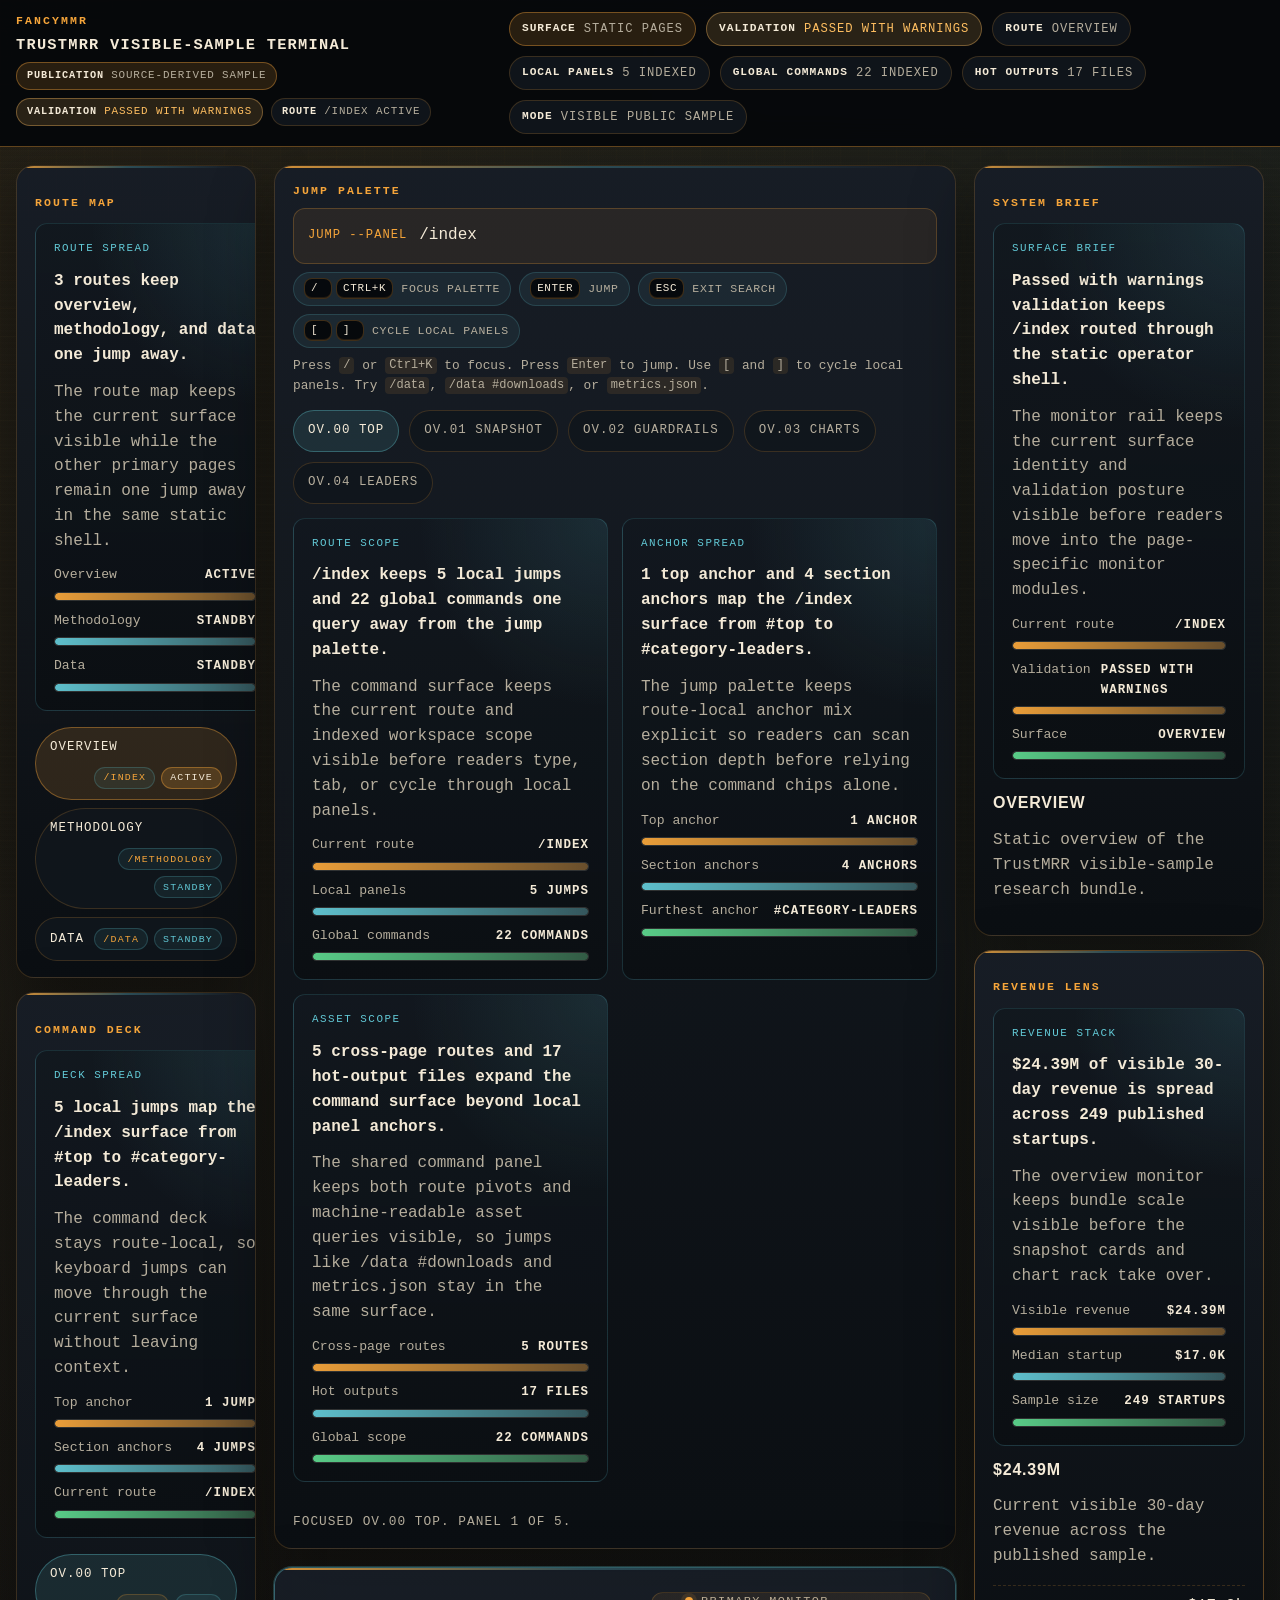
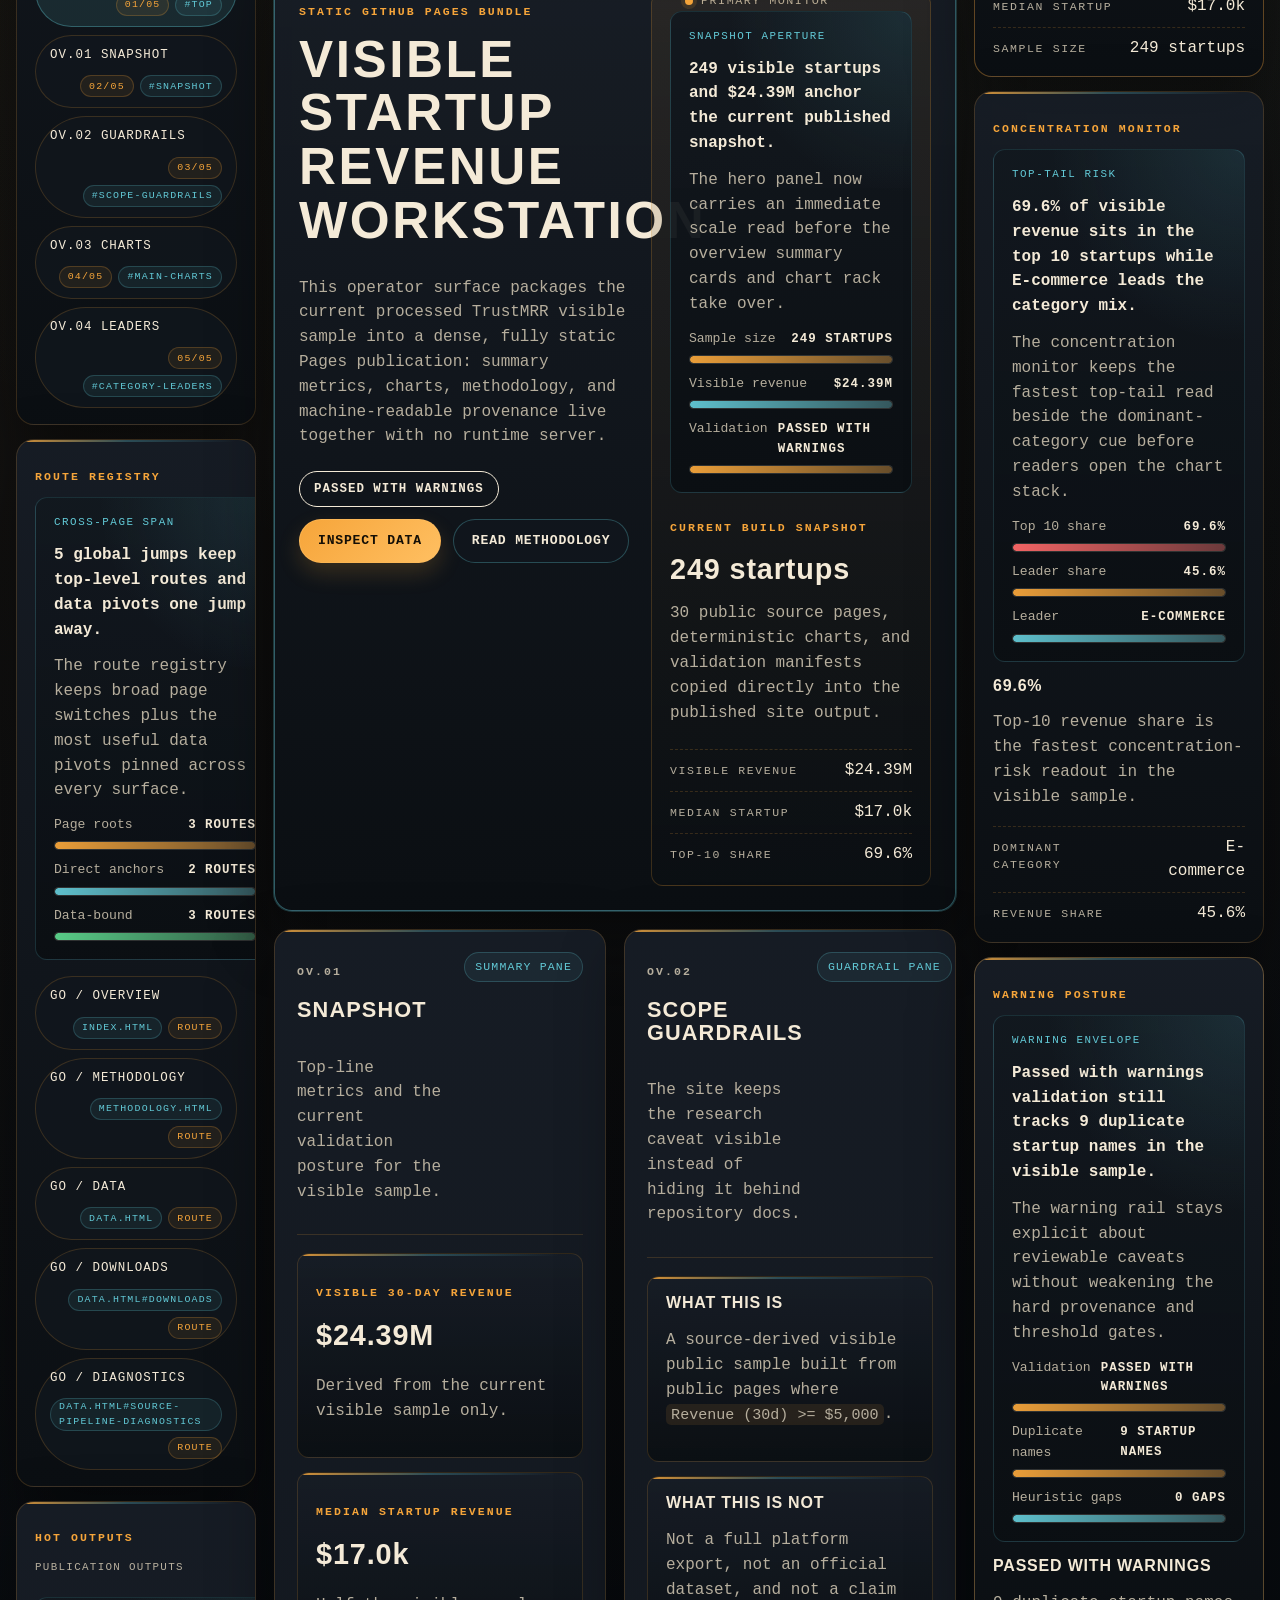
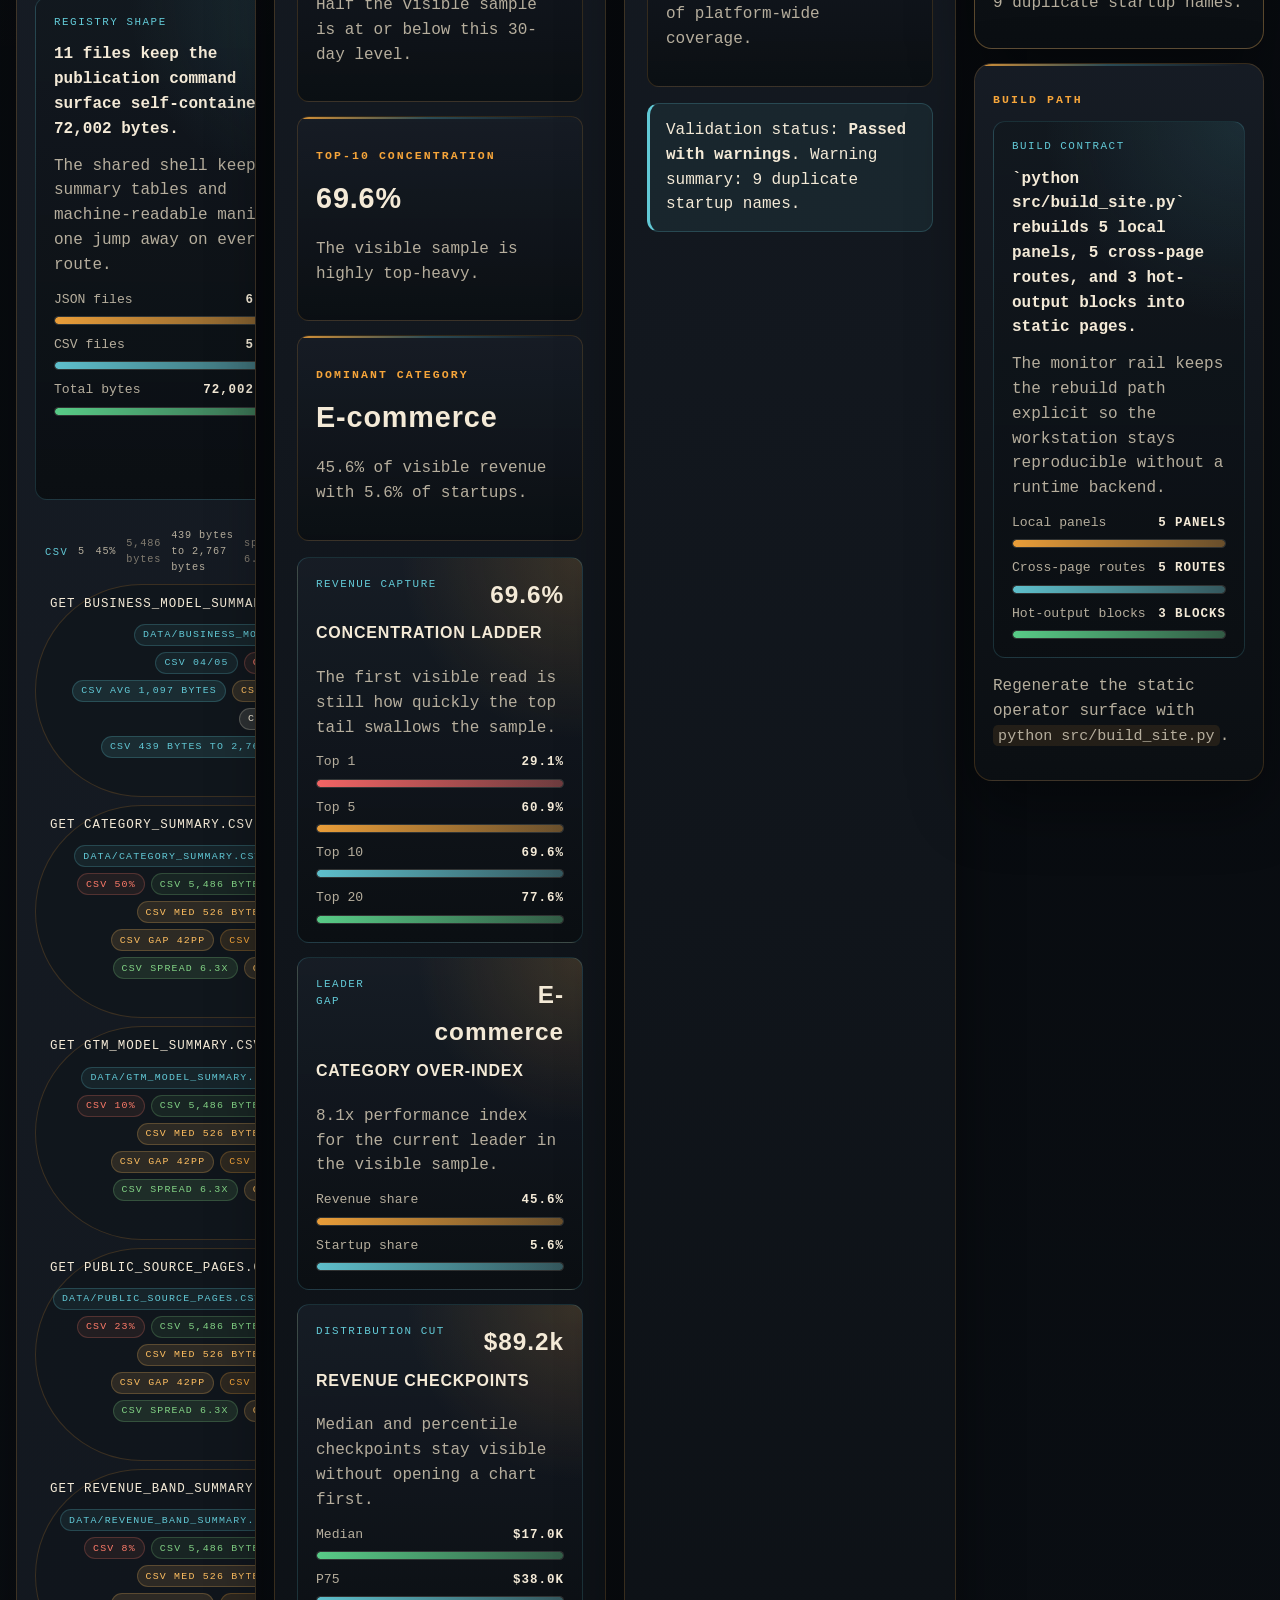
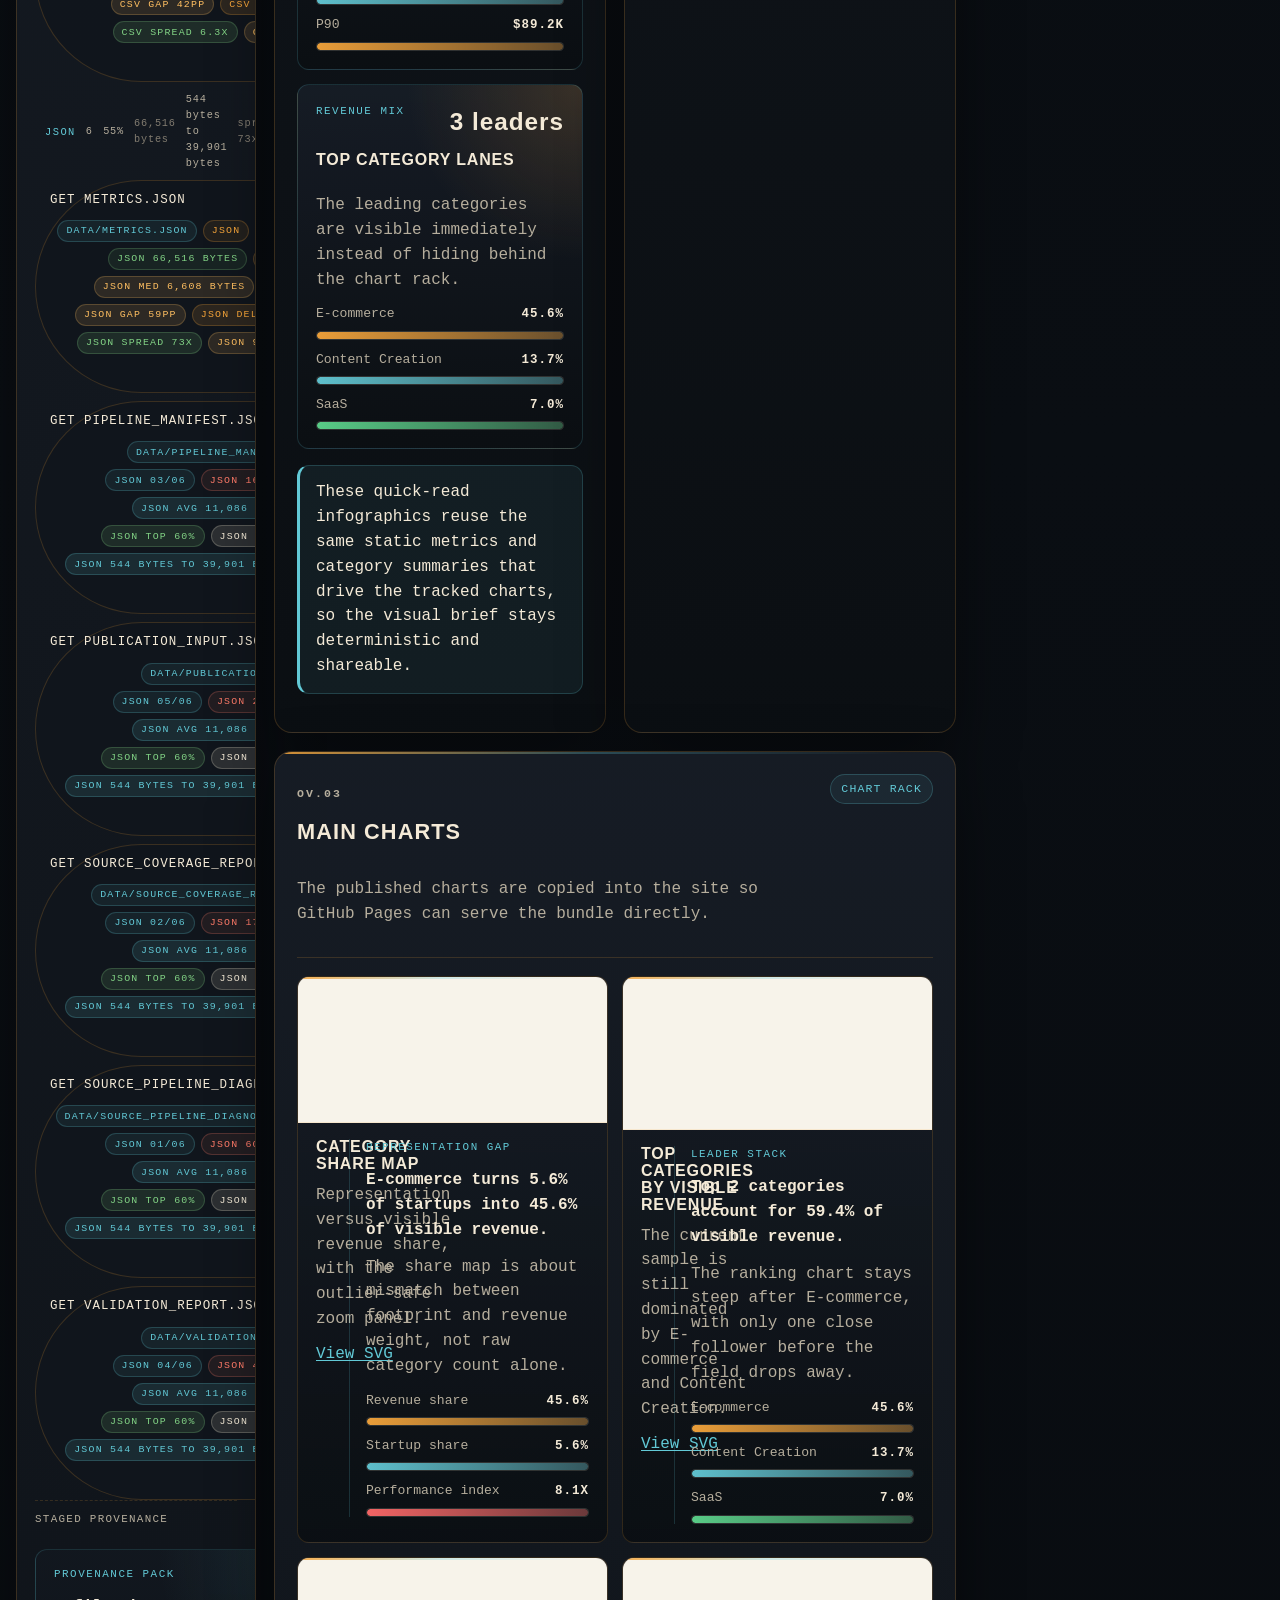
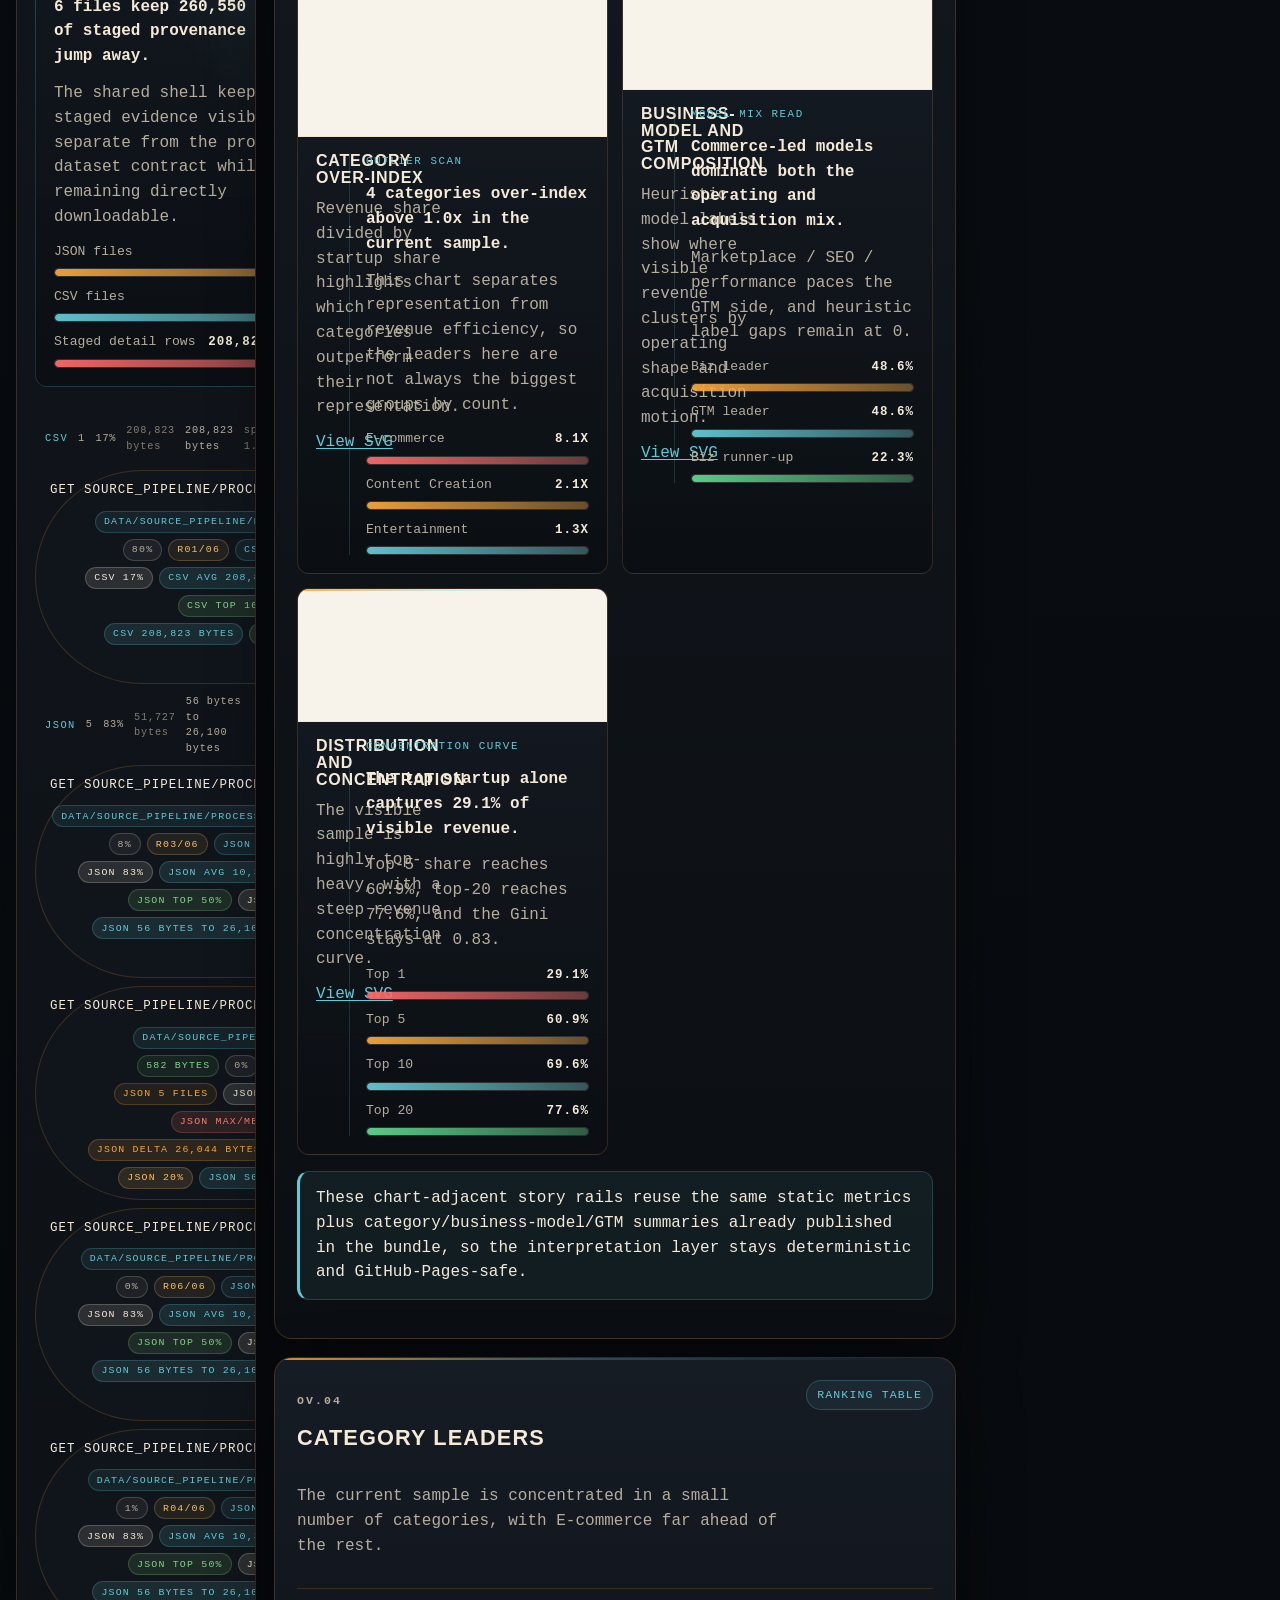
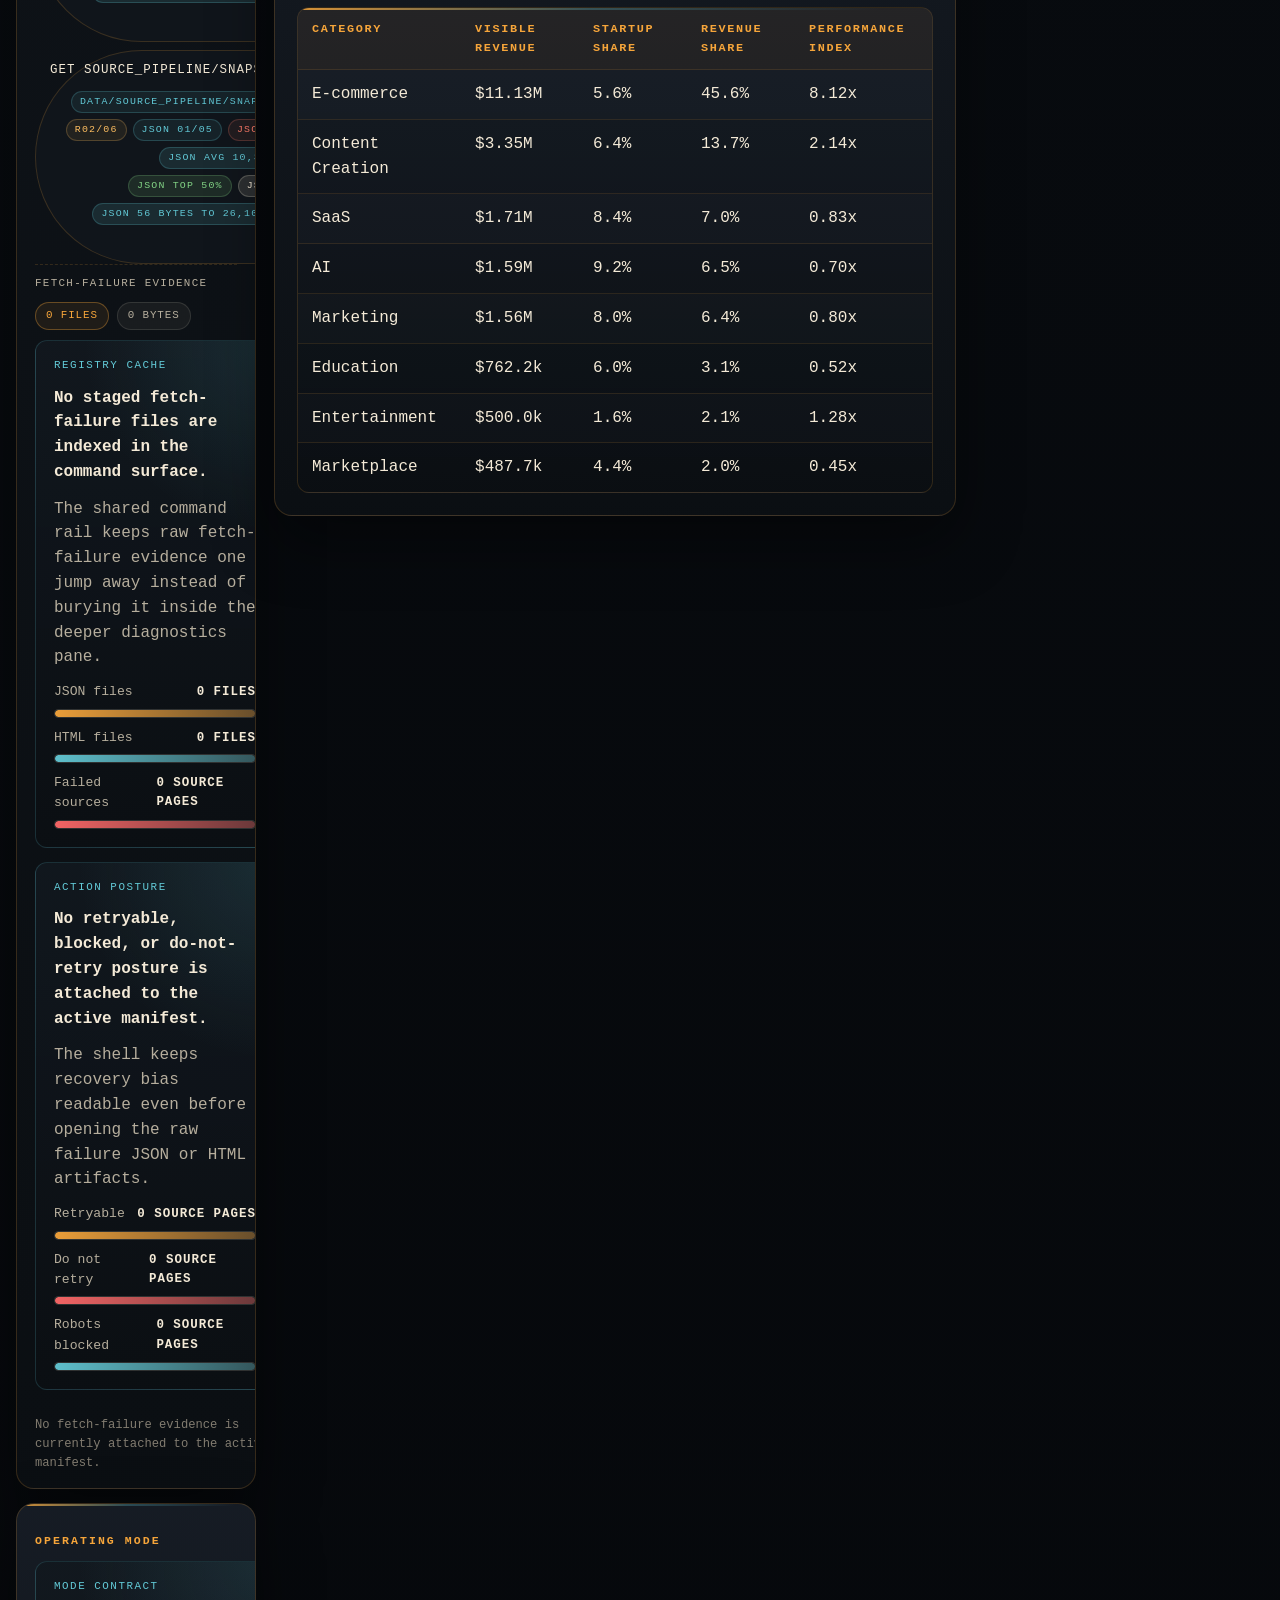
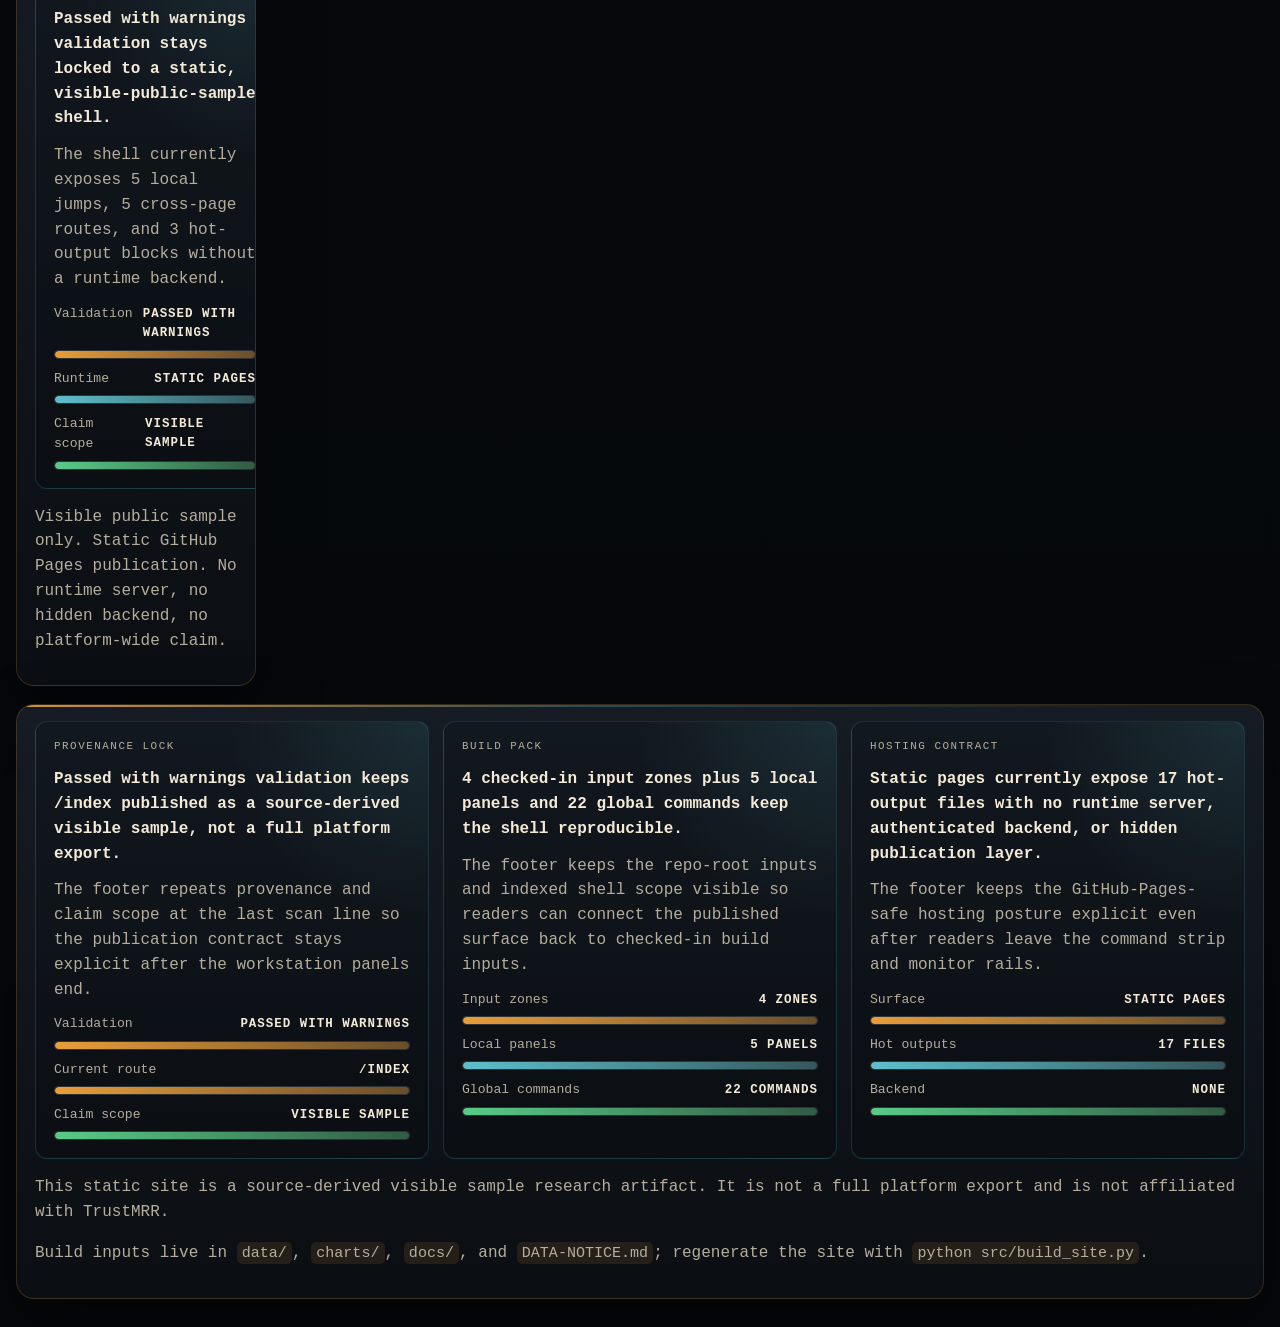
==== commit 0132eba8: "11" ====
--- a/site/index.html
+++ b/site/index.html
@@ -256,7 +256,7 @@
   </div>
 </aside>
 </div>
-  <nav class="rail-command-links" aria-label="Publication outputs"><div class="rail-command-divider"><span class="rail-command-divider-label">CSV</span><span class="rail-command-divider-count">5</span><span class="rail-command-divider-file-share">45%</span><span class="rail-command-divider-bytes">5,486 bytes</span><span class="rail-command-divider-range">439 bytes to 2,767 bytes</span><span class="rail-command-divider-spread">spread 6.3x</span><span class="rail-command-divider-delta">delta 2,328 bytes</span><span class="rail-command-divider-gap">gap 42pp</span><span class="rail-command-divider-top-share">top 50%</span><span class="rail-command-divider-smallest-share">min 8%</span><span class="rail-command-divider-median">med 526 bytes</span><span class="rail-command-divider-max-median">max/med 5.3x</span><span class="rail-command-divider-average">avg 1,097 bytes</span><span class="rail-command-divider-share">8%</span></div><a class="rail-command-link output-registry-link" href="data/business_model_summary.csv" data-command-label="GET business_model_summary.csv" data-command-target="data/business_model_summary.csv" data-command-kind="asset" data-command-query="business_model_summary.csv" data-command-terms="business_model_summary.csv data/business_model_summary.csv business_model_summary.csv Publication bundle artifact copied into the static site: data/business_model_summary.csv. csv download asset"><span class="output-registry-label">GET business_model_summary.csv</span><span class="output-registry-meta"><span class="output-registry-badge output-registry-badge-target">data/business_model_summary.csv</span><span class="output-registry-badge output-registry-badge-format">CSV</span><span class="output-registry-badge output-registry-badge-bytes">515 bytes</span><span class="output-registry-badge output-registry-badge-share">1%</span><span class="output-registry-badge output-registry-badge-rank">R10/11</span><span class="output-registry-badge output-registry-badge-format-rank">CSV 04/05</span><span class="output-registry-badge output-registry-badge-format-share">CSV 9%</span><span class="output-registry-badge output-registry-badge-format-total">CSV 5,486 bytes</span><span class="output-registry-badge output-registry-badge-format-count">CSV 5 files</span><span class="output-registry-badge output-registry-badge-format-file-share">CSV 45%</span><span class="output-registry-badge output-registry-badge-format-average-size">CSV avg 1,097 bytes</span><span class="output-registry-badge output-registry-badge-format-median-size">CSV med 526 bytes</span><span class="output-registry-badge output-registry-badge-format-max-median">CSV max/med 5.3x</span><span class="output-registry-badge output-registry-badge-format-top-share">CSV top 50%</span><span class="output-registry-badge output-registry-badge-format-smallest-share">CSV min 8%</span><span class="output-registry-badge output-registry-badge-format-share-gap">CSV gap 42pp</span><span class="output-registry-badge output-registry-badge-format-byte-delta">CSV delta 2,328 bytes</span><span class="output-registry-badge output-registry-badge-format-byte-range">CSV 439 bytes to 2,767 bytes</span><span class="output-registry-badge output-registry-badge-format-spread-ratio">CSV spread 6.3x</span><span class="output-registry-badge output-registry-badge-format-section-byte-share">CSV 8%</span><span class="output-registry-badge output-registry-badge-format-section-byte-rank">CSV S02/02</span><span class="output-registry-badge output-registry-badge-format-section-file-rank">CSV F02/02</span><span class="output-registry-badge output-registry-badge-format-byte-file-share-gap">CSV mix -38pp</span></span></a><a class="rail-command-link output-registry-link" href="data/category_summary.csv" data-command-label="GET category_summary.csv" data-command-target="data/category_summary.csv" data-command-kind="asset" data-command-query="category_summary.csv" data-command-terms="category_summary.csv data/category_summary.csv category_summary.csv Publication bundle artifact copied into the static site: data/category_summary.csv. csv download asset"><span class="output-registry-label">GET category_summary.csv</span><span class="output-registry-meta"><span class="output-registry-badge output-registry-badge-target">data/category_summary.csv</span><span class="output-registry-badge output-registry-badge-format">CSV</span><span class="output-registry-badge output-registry-badge-bytes">2,767 bytes</span><span class="output-registry-badge output-registry-badge-share">4%</span><span class="output-registry-badge output-registry-badge-rank">R04/11</span><span class="output-registry-badge output-registry-badge-format-rank">CSV 01/05</span><span class="output-registry-badge output-registry-badge-format-share">CSV 50%</span><span class="output-registry-badge output-registry-badge-format-total">CSV 5,486 bytes</span><span class="output-registry-badge output-registry-badge-format-count">CSV 5 files</span><span class="output-registry-badge output-registry-badge-format-file-share">CSV 45%</span><span class="output-registry-badge output-registry-badge-format-average-size">CSV avg 1,097 bytes</span><span class="output-registry-badge output-registry-badge-format-median-size">CSV med 526 bytes</span><span class="output-registry-badge output-registry-badge-format-max-median">CSV max/med 5.3x</span><span class="output-registry-badge output-registry-badge-format-top-share">CSV top 50%</span><span class="output-registry-badge output-registry-badge-format-smallest-share">CSV min 8%</span><span class="output-registry-badge output-registry-badge-format-share-gap">CSV gap 42pp</span><span class="output-registry-badge output-registry-badge-format-byte-delta">CSV delta 2,328 bytes</span><span class="output-registry-badge output-registry-badge-format-byte-range">CSV 439 bytes to 2,767 bytes</span><span class="output-registry-badge output-registry-badge-format-spread-ratio">CSV spread 6.3x</span><span class="output-registry-badge output-registry-badge-format-section-byte-share">CSV 8%</span><span class="output-registry-badge output-registry-badge-format-section-byte-rank">CSV S02/02</span><span class="output-registry-badge output-registry-badge-format-section-file-rank">CSV F02/02</span><span class="output-registry-badge output-registry-badge-format-byte-file-share-gap">CSV mix -38pp</span></span></a><a class="rail-command-link output-registry-link" href="data/gtm_model_summary.csv" data-command-label="GET gtm_model_summary.csv" data-command-target="data/gtm_model_summary.csv" data-command-kind="asset" data-command-query="gtm_model_summary.csv" data-command-terms="gtm_model_summary.csv data/gtm_model_summary.csv gtm_model_summary.csv Publication bundle artifact copied into the static site: data/gtm_model_summary.csv. csv download asset"><span class="output-registry-label">GET gtm_model_summary.csv</span><span class="output-registry-meta"><span class="output-registry-badge output-registry-badge-target">data/gtm_model_summary.csv</span><span class="output-registry-badge output-registry-badge-format">CSV</span><span class="output-registry-badge output-registry-badge-bytes">526 bytes</span><span class="output-registry-badge output-registry-badge-share">1%</span><span class="output-registry-badge output-registry-badge-rank">R09/11</span><span class="output-registry-badge output-registry-badge-format-rank">CSV 03/05</span><span class="output-registry-badge output-registry-badge-format-share">CSV 10%</span><span class="output-registry-badge output-registry-badge-format-total">CSV 5,486 bytes</span><span class="output-registry-badge output-registry-badge-format-count">CSV 5 files</span><span class="output-registry-badge output-registry-badge-format-file-share">CSV 45%</span><span class="output-registry-badge output-registry-badge-format-average-size">CSV avg 1,097 bytes</span><span class="output-registry-badge output-registry-badge-format-median-size">CSV med 526 bytes</span><span class="output-registry-badge output-registry-badge-format-max-median">CSV max/med 5.3x</span><span class="output-registry-badge output-registry-badge-format-top-share">CSV top 50%</span><span class="output-registry-badge output-registry-badge-format-smallest-share">CSV min 8%</span><span class="output-registry-badge output-registry-badge-format-share-gap">CSV gap 42pp</span><span class="output-registry-badge output-registry-badge-format-byte-delta">CSV delta 2,328 bytes</span><span class="output-registry-badge output-registry-badge-format-byte-range">CSV 439 bytes to 2,767 bytes</span><span class="output-registry-badge output-registry-badge-format-spread-ratio">CSV spread 6.3x</span><span class="output-registry-badge output-registry-badge-format-section-byte-share">CSV 8%</span><span class="output-registry-badge output-registry-badge-format-section-byte-rank">CSV S02/02</span><span class="output-registry-badge output-registry-badge-format-section-file-rank">CSV F02/02</span><span class="output-registry-badge output-registry-badge-format-byte-file-share-gap">CSV mix -38pp</span></span></a><a class="rail-command-link output-registry-link" href="data/public_source_pages.csv" data-command-label="GET public_source_pages.csv" data-command-target="data/public_source_pages.csv" data-command-kind="asset" data-command-query="public_source_pages.csv" data-command-terms="public_source_pages.csv data/public_source_pages.csv public_source_pages.csv Publication bundle artifact copied into the static site: data/public_source_pages.csv. csv download asset"><span class="output-registry-label">GET public_source_pages.csv</span><span class="output-registry-meta"><span class="output-registry-badge output-registry-badge-target">data/public_source_pages.csv</span><span class="output-registry-badge output-registry-badge-format">CSV</span><span class="output-registry-badge output-registry-badge-bytes">1,239 bytes</span><span class="output-registry-badge output-registry-badge-share">2%</span><span class="output-registry-badge output-registry-badge-rank">R07/11</span><span class="output-registry-badge output-registry-badge-format-rank">CSV 02/05</span><span class="output-registry-badge output-registry-badge-format-share">CSV 23%</span><span class="output-registry-badge output-registry-badge-format-total">CSV 5,486 bytes</span><span class="output-registry-badge output-registry-badge-format-count">CSV 5 files</span><span class="output-registry-badge output-registry-badge-format-file-share">CSV 45%</span><span class="output-registry-badge output-registry-badge-format-average-size">CSV avg 1,097 bytes</span><span class="output-registry-badge output-registry-badge-format-median-size">CSV med 526 bytes</span><span class="output-registry-badge output-registry-badge-format-max-median">CSV max/med 5.3x</span><span class="output-registry-badge output-registry-badge-format-top-share">CSV top 50%</span><span class="output-registry-badge output-registry-badge-format-smallest-share">CSV min 8%</span><span class="output-registry-badge output-registry-badge-format-share-gap">CSV gap 42pp</span><span class="output-registry-badge output-registry-badge-format-byte-delta">CSV delta 2,328 bytes</span><span class="output-registry-badge output-registry-badge-format-byte-range">CSV 439 bytes to 2,767 bytes</span><span class="output-registry-badge output-registry-badge-format-spread-ratio">CSV spread 6.3x</span><span class="output-registry-badge output-registry-badge-format-section-byte-share">CSV 8%</span><span class="output-registry-badge output-registry-badge-format-section-byte-rank">CSV S02/02</span><span class="output-registry-badge output-registry-badge-format-section-file-rank">CSV F02/02</span><span class="output-registry-badge output-registry-badge-format-byte-file-share-gap">CSV mix -38pp</span></span></a><a class="rail-command-link output-registry-link" href="data/revenue_band_summary.csv" data-command-label="GET revenue_band_summary.csv" data-command-target="data/revenue_band_summary.csv" data-command-kind="asset" data-command-query="revenue_band_summary.csv" data-command-terms="revenue_band_summary.csv data/revenue_band_summary.csv revenue_band_summary.csv Publication bundle artifact copied into the static site: data/revenue_band_summary.csv. csv download asset"><span class="output-registry-label">GET revenue_band_summary.csv</span><span class="output-registry-meta"><span class="output-registry-badge output-registry-badge-target">data/revenue_band_summary.csv</span><span class="output-registry-badge output-registry-badge-format">CSV</span><span class="output-registry-badge output-registry-badge-bytes">439 bytes</span><span class="output-registry-badge output-registry-badge-share">1%</span><span class="output-registry-badge output-registry-badge-rank">R11/11</span><span class="output-registry-badge output-registry-badge-format-rank">CSV 05/05</span><span class="output-registry-badge output-registry-badge-format-share">CSV 8%</span><span class="output-registry-badge output-registry-badge-format-total">CSV 5,486 bytes</span><span class="output-registry-badge output-registry-badge-format-count">CSV 5 files</span><span class="output-registry-badge output-registry-badge-format-file-share">CSV 45%</span><span class="output-registry-badge output-registry-badge-format-average-size">CSV avg 1,097 bytes</span><span class="output-registry-badge output-registry-badge-format-median-size">CSV med 526 bytes</span><span class="output-registry-badge output-registry-badge-format-max-median">CSV max/med 5.3x</span><span class="output-registry-badge output-registry-badge-format-top-share">CSV top 50%</span><span class="output-registry-badge output-registry-badge-format-smallest-share">CSV min 8%</span><span class="output-registry-badge output-registry-badge-format-share-gap">CSV gap 42pp</span><span class="output-registry-badge output-registry-badge-format-byte-delta">CSV delta 2,328 bytes</span><span class="output-registry-badge output-registry-badge-format-byte-range">CSV 439 bytes to 2,767 bytes</span><span class="output-registry-badge output-registry-badge-format-spread-ratio">CSV spread 6.3x</span><span class="output-registry-badge output-registry-badge-format-section-byte-share">CSV 8%</span><span class="output-registry-badge output-registry-badge-format-section-byte-rank">CSV S02/02</span><span class="output-registry-badge output-registry-badge-format-section-file-rank">CSV F02/02</span><span class="output-registry-badge output-registry-badge-format-byte-file-share-gap">CSV mix -38pp</span></span></a><div class="rail-command-divider"><span class="rail-command-divider-label">JSON</span><span class="rail-command-divider-count">6</span><span class="rail-command-divider-file-share">55%</span><span class="rail-command-divider-bytes">66,516 bytes</span><span class="rail-command-divider-range">544 bytes to 39,901 bytes</span><span class="rail-command-divider-spread">spread 73x</span><span class="rail-command-divider-delta">delta 39,357 bytes</span><span class="rail-command-divider-gap">gap 59pp</span><span class="rail-command-divider-top-share">top 60%</span><span class="rail-command-divider-smallest-share">min 1%</span><span class="rail-command-divider-median">med 6,608 bytes</span><span class="rail-command-divider-max-median">max/med 6.0x</span><span class="rail-command-divider-average">avg 11,086 bytes</span><span class="rail-command-divider-share">92%</span></div><a class="rail-command-link output-registry-link" href="data/metrics.json" data-command-label="GET metrics.json" data-command-target="data/metrics.json" data-command-kind="asset" data-command-query="metrics.json" data-command-terms="metrics.json data/metrics.json metrics.json Publication bundle artifact copied into the static site: data/metrics.json. json download asset"><span class="output-registry-label">GET metrics.json</span><span class="output-registry-meta"><span class="output-registry-badge output-registry-badge-target">data/metrics.json</span><span class="output-registry-badge output-registry-badge-format">JSON</span><span class="output-registry-badge output-registry-badge-bytes">544 bytes</span><span class="output-registry-badge output-registry-badge-share">1%</span><span class="output-registry-badge output-registry-badge-rank">R08/11</span><span class="output-registry-badge output-registry-badge-format-rank">JSON 06/06</span><span class="output-registry-badge output-registry-badge-format-share">JSON 1%</span><span class="output-registry-badge output-registry-badge-format-total">JSON 66,516 bytes</span><span class="output-registry-badge output-registry-badge-format-count">JSON 6 files</span><span class="output-registry-badge output-registry-badge-format-file-share">JSON 55%</span><span class="output-registry-badge output-registry-badge-format-average-size">JSON avg 11,086 bytes</span><span class="output-registry-badge output-registry-badge-format-median-size">JSON med 6,608 bytes</span><span class="output-registry-badge output-registry-badge-format-max-median">JSON max/med 6.0x</span><span class="output-registry-badge output-registry-badge-format-top-share">JSON top 60%</span><span class="output-registry-badge output-registry-badge-format-smallest-share">JSON min 1%</span><span class="output-registry-badge output-registry-badge-format-share-gap">JSON gap 59pp</span><span class="output-registry-badge output-registry-badge-format-byte-delta">JSON delta 39,357 bytes</span><span class="output-registry-badge output-registry-badge-format-byte-range">JSON 544 bytes to 39,901 bytes</span><span class="output-registry-badge output-registry-badge-format-spread-ratio">JSON spread 73x</span><span class="output-registry-badge output-registry-badge-format-section-byte-share">JSON 92%</span><span class="output-registry-badge output-registry-badge-format-section-byte-rank">JSON S01/02</span><span class="output-registry-badge output-registry-badge-format-section-file-rank">JSON F01/02</span><span class="output-registry-badge output-registry-badge-format-byte-file-share-gap">JSON mix +38pp</span></span></a><a class="rail-command-link output-registry-link" href="data/pipeline_manifest.json" data-command-label="GET pipeline_manifest.json" data-command-target="data/pipeline_manifest.json" data-command-kind="asset" data-command-query="pipeline_manifest.json" data-command-terms="pipeline_manifest.json data/pipeline_manifest.json pipeline_manifest.json Active pipeline manifest for the current static publication bundle. json download asset"><span class="output-registry-label">GET pipeline_manifest.json</span><span class="output-registry-meta"><span class="output-registry-badge output-registry-badge-target">data/pipeline_manifest.json</span><span class="output-registry-badge output-registry-badge-format">JSON</span><span class="output-registry-badge output-registry-badge-bytes">10,692 bytes</span><span class="output-registry-badge output-registry-badge-share">15%</span><span class="output-registry-badge output-registry-badge-rank">R03/11</span><span class="output-registry-badge output-registry-badge-format-rank">JSON 03/06</span><span class="output-registry-badge output-registry-badge-format-share">JSON 16%</span><span class="output-registry-badge output-registry-badge-format-total">JSON 66,516 bytes</span><span class="output-registry-badge output-registry-badge-format-count">JSON 6 files</span><span class="output-registry-badge output-registry-badge-format-file-share">JSON 55%</span><span class="output-registry-badge output-registry-badge-format-average-size">JSON avg 11,086 bytes</span><span class="output-registry-badge output-registry-badge-format-median-size">JSON med 6,608 bytes</span><span class="output-registry-badge output-registry-badge-format-max-median">JSON max/med 6.0x</span><span class="output-registry-badge output-registry-badge-format-top-share">JSON top 60%</span><span class="output-registry-badge output-registry-badge-format-smallest-share">JSON min 1%</span><span class="output-registry-badge output-registry-badge-format-share-gap">JSON gap 59pp</span><span class="output-registry-badge output-registry-badge-format-byte-delta">JSON delta 39,357 bytes</span><span class="output-registry-badge output-registry-badge-format-byte-range">JSON 544 bytes to 39,901 bytes</span><span class="output-registry-badge output-registry-badge-format-spread-ratio">JSON spread 73x</span><span class="output-registry-badge output-registry-badge-format-section-byte-share">JSON 92%</span><span class="output-registry-badge output-registry-badge-format-section-byte-rank">JSON S01/02</span><span class="output-registry-badge output-registry-badge-format-section-file-rank">JSON F01/02</span><span class="output-registry-badge output-registry-badge-format-byte-file-share-gap">JSON mix +38pp</span></span></a><a class="rail-command-link output-registry-link" href="data/publication_input.json" data-command-label="GET publication_input.json" data-command-target="data/publication_input.json" data-command-kind="asset" data-command-query="publication_input.json" data-command-terms="publication_input.json data/publication_input.json publication_input.json Publication bundle artifact copied into the static site: data/publication_input.json. json download asset"><span class="output-registry-label">GET publication_input.json</span><span class="output-registry-meta"><span class="output-registry-badge output-registry-badge-target">data/publication_input.json</span><span class="output-registry-badge output-registry-badge-format">JSON</span><span class="output-registry-badge output-registry-badge-bytes">1,346 bytes</span><span class="output-registry-badge output-registry-badge-share">2%</span><span class="output-registry-badge output-registry-badge-rank">R06/11</span><span class="output-registry-badge output-registry-badge-format-rank">JSON 05/06</span><span class="output-registry-badge output-registry-badge-format-share">JSON 2%</span><span class="output-registry-badge output-registry-badge-format-total">JSON 66,516 bytes</span><span class="output-registry-badge output-registry-badge-format-count">JSON 6 files</span><span class="output-registry-badge output-registry-badge-format-file-share">JSON 55%</span><span class="output-registry-badge output-registry-badge-format-average-size">JSON avg 11,086 bytes</span><span class="output-registry-badge output-registry-badge-format-median-size">JSON med 6,608 bytes</span><span class="output-registry-badge output-registry-badge-format-max-median">JSON max/med 6.0x</span><span class="output-registry-badge output-registry-badge-format-top-share">JSON top 60%</span><span class="output-registry-badge output-registry-badge-format-smallest-share">JSON min 1%</span><span class="output-registry-badge output-registry-badge-format-share-gap">JSON gap 59pp</span><span class="output-registry-badge output-registry-badge-format-byte-delta">JSON delta 39,357 bytes</span><span class="output-registry-badge output-registry-badge-format-byte-range">JSON 544 bytes to 39,901 bytes</span><span class="output-registry-badge output-registry-badge-format-spread-ratio">JSON spread 73x</span><span class="output-registry-badge output-registry-badge-format-section-byte-share">JSON 92%</span><span class="output-registry-badge output-registry-badge-format-section-byte-rank">JSON S01/02</span><span class="output-registry-badge output-registry-badge-format-section-file-rank">JSON F01/02</span><span class="output-registry-badge output-registry-badge-format-byte-file-share-gap">JSON mix +38pp</span></span></a><a class="rail-command-link output-registry-link" href="data/source_coverage_report.json" data-command-label="GET source_coverage_report.json" data-command-target="data/source_coverage_report.json" data-command-kind="asset" data-command-query="source_coverage_report.json" data-command-terms="source_coverage_report.json data/source_coverage_report.json source_coverage_report.json Publication bundle artifact copied into the static site: data/source_coverage_report.json. json download asset"><span class="output-registry-label">GET source_coverage_report.json</span><span class="output-registry-meta"><span class="output-registry-badge output-registry-badge-target">data/source_coverage_report.json</span><span class="output-registry-badge output-registry-badge-format">JSON</span><span class="output-registry-badge output-registry-badge-bytes">11,509 bytes</span><span class="output-registry-badge output-registry-badge-share">16%</span><span class="output-registry-badge output-registry-badge-rank">R02/11</span><span class="output-registry-badge output-registry-badge-format-rank">JSON 02/06</span><span class="output-registry-badge output-registry-badge-format-share">JSON 17%</span><span class="output-registry-badge output-registry-badge-format-total">JSON 66,516 bytes</span><span class="output-registry-badge output-registry-badge-format-count">JSON 6 files</span><span class="output-registry-badge output-registry-badge-format-file-share">JSON 55%</span><span class="output-registry-badge output-registry-badge-format-average-size">JSON avg 11,086 bytes</span><span class="output-registry-badge output-registry-badge-format-median-size">JSON med 6,608 bytes</span><span class="output-registry-badge output-registry-badge-format-max-median">JSON max/med 6.0x</span><span class="output-registry-badge output-registry-badge-format-top-share">JSON top 60%</span><span class="output-registry-badge output-registry-badge-format-smallest-share">JSON min 1%</span><span class="output-registry-badge output-registry-badge-format-share-gap">JSON gap 59pp</span><span class="output-registry-badge output-registry-badge-format-byte-delta">JSON delta 39,357 bytes</span><span class="output-registry-badge output-registry-badge-format-byte-range">JSON 544 bytes to 39,901 bytes</span><span class="output-registry-badge output-registry-badge-format-spread-ratio">JSON spread 73x</span><span class="output-registry-badge output-registry-badge-format-section-byte-share">JSON 92%</span><span class="output-registry-badge output-registry-badge-format-section-byte-rank">JSON S01/02</span><span class="output-registry-badge output-registry-badge-format-section-file-rank">JSON F01/02</span><span class="output-registry-badge output-registry-badge-format-byte-file-share-gap">JSON mix +38pp</span></span></a><a class="rail-command-link output-registry-link" href="data/source_pipeline_diagnostics.json" data-command-label="GET source_pipeline_diagnostics.json" data-command-target="data/source_pipeline_diagnostics.json" data-command-kind="asset" data-command-query="source_pipeline_diagnostics.json" data-command-terms="source_pipeline_diagnostics.json data/source_pipeline_diagnostics.json source_pipeline_diagnostics.json Publication bundle artifact copied into the static site: data/source_pipeline_diagnostics.json. json download asset"><span class="output-registry-label">GET source_pipeline_diagnostics.json</span><span class="output-registry-meta"><span class="output-registry-badge output-registry-badge-target">data/source_pipeline_diagnostics.json</span><span class="output-registry-badge output-registry-badge-format">JSON</span><span class="output-registry-badge output-registry-badge-bytes">39,901 bytes</span><span class="output-registry-badge output-registry-badge-share">55%</span><span class="output-registry-badge output-registry-badge-rank">R01/11</span><span class="output-registry-badge output-registry-badge-format-rank">JSON 01/06</span><span class="output-registry-badge output-registry-badge-format-share">JSON 60%</span><span class="output-registry-badge output-registry-badge-format-total">JSON 66,516 bytes</span><span class="output-registry-badge output-registry-badge-format-count">JSON 6 files</span><span class="output-registry-badge output-registry-badge-format-file-share">JSON 55%</span><span class="output-registry-badge output-registry-badge-format-average-size">JSON avg 11,086 bytes</span><span class="output-registry-badge output-registry-badge-format-median-size">JSON med 6,608 bytes</span><span class="output-registry-badge output-registry-badge-format-max-median">JSON max/med 6.0x</span><span class="output-registry-badge output-registry-badge-format-top-share">JSON top 60%</span><span class="output-registry-badge output-registry-badge-format-smallest-share">JSON min 1%</span><span class="output-registry-badge output-registry-badge-format-share-gap">JSON gap 59pp</span><span class="output-registry-badge output-registry-badge-format-byte-delta">JSON delta 39,357 bytes</span><span class="output-registry-badge output-registry-badge-format-byte-range">JSON 544 bytes to 39,901 bytes</span><span class="output-registry-badge output-registry-badge-format-spread-ratio">JSON spread 73x</span><span class="output-registry-badge output-registry-badge-format-section-byte-share">JSON 92%</span><span class="output-registry-badge output-registry-badge-format-section-byte-rank">JSON S01/02</span><span class="output-registry-badge output-registry-badge-format-section-file-rank">JSON F01/02</span><span class="output-registry-badge output-registry-badge-format-byte-file-share-gap">JSON mix +38pp</span></span></a><a class="rail-command-link output-registry-link" href="data/validation_report.json" data-command-label="GET validation_report.json" data-command-target="data/validation_report.json" data-command-kind="asset" data-command-query="validation_report.json" data-command-terms="validation_report.json data/validation_report.json validation_report.json Publication bundle artifact copied into the static site: data/validation_report.json. json download asset"><span class="output-registry-label">GET validation_report.json</span><span class="output-registry-meta"><span class="output-registry-badge output-registry-badge-target">data/validation_report.json</span><span class="output-registry-badge output-registry-badge-format">JSON</span><span class="output-registry-badge output-registry-badge-bytes">2,524 bytes</span><span class="output-registry-badge output-registry-badge-share">4%</span><span class="output-registry-badge output-registry-badge-rank">R05/11</span><span class="output-registry-badge output-registry-badge-format-rank">JSON 04/06</span><span class="output-registry-badge output-registry-badge-format-share">JSON 4%</span><span class="output-registry-badge output-registry-badge-format-total">JSON 66,516 bytes</span><span class="output-registry-badge output-registry-badge-format-count">JSON 6 files</span><span class="output-registry-badge output-registry-badge-format-file-share">JSON 55%</span><span class="output-registry-badge output-registry-badge-format-average-size">JSON avg 11,086 bytes</span><span class="output-registry-badge output-registry-badge-format-median-size">JSON med 6,608 bytes</span><span class="output-registry-badge output-registry-badge-format-max-median">JSON max/med 6.0x</span><span class="output-registry-badge output-registry-badge-format-top-share">JSON top 60%</span><span class="output-registry-badge output-registry-badge-format-smallest-share">JSON min 1%</span><span class="output-registry-badge output-registry-badge-format-share-gap">JSON gap 59pp</span><span class="output-registry-badge output-registry-badge-format-byte-delta">JSON delta 39,357 bytes</span><span class="output-registry-badge output-registry-badge-format-byte-range">JSON 544 bytes to 39,901 bytes</span><span class="output-registry-badge output-registry-badge-format-spread-ratio">JSON spread 73x</span><span class="output-registry-badge output-registry-badge-format-section-byte-share">JSON 92%</span><span class="output-registry-badge output-registry-badge-format-section-byte-rank">JSON S01/02</span><span class="output-registry-badge output-registry-badge-format-section-file-rank">JSON F01/02</span><span class="output-registry-badge output-registry-badge-format-byte-file-share-gap">JSON mix +38pp</span></span></a></nav>
+  <nav class="rail-command-links" aria-label="Publication outputs"><div class="rail-command-divider"><span class="rail-command-divider-label">CSV</span><span class="rail-command-divider-count">5</span><span class="rail-command-divider-file-share">45%</span><span class="rail-command-divider-bytes">5,486 bytes</span><span class="rail-command-divider-range">439 bytes to 2,767 bytes</span><span class="rail-command-divider-spread">spread 6.3x</span><span class="rail-command-divider-delta">delta 2,328 bytes</span><span class="rail-command-divider-gap">gap 42pp</span><span class="rail-command-divider-top-share">top 50%</span><span class="rail-command-divider-smallest-share">min 8%</span><span class="rail-command-divider-median">med 526 bytes</span><span class="rail-command-divider-max-median">max/med 5.3x</span><span class="rail-command-divider-average">avg 1,097 bytes</span><span class="rail-command-divider-share">8%</span></div><a class="rail-command-link output-registry-link" href="data/business_model_summary.csv" data-command-label="GET business_model_summary.csv" data-command-target="data/business_model_summary.csv" data-command-kind="asset" data-command-query="business_model_summary.csv" data-command-terms="business_model_summary.csv data/business_model_summary.csv business_model_summary.csv Publication bundle artifact copied into the static site: data/business_model_summary.csv. csv download asset"><span class="output-registry-label">GET business_model_summary.csv</span><span class="output-registry-meta"><span class="output-registry-badge output-registry-badge-target">data/business_model_summary.csv</span><span class="output-registry-badge output-registry-badge-format">CSV</span><span class="output-registry-badge output-registry-badge-bytes">515 bytes</span><span class="output-registry-badge output-registry-badge-share">1%</span><span class="output-registry-badge output-registry-badge-rank">R10/11</span><span class="output-registry-badge output-registry-badge-format-rank">CSV 04/05</span><span class="output-registry-badge output-registry-badge-format-share">CSV 9%</span><span class="output-registry-badge output-registry-badge-format-total">CSV 5,486 bytes</span><span class="output-registry-badge output-registry-badge-format-count">CSV 5 files</span><span class="output-registry-badge output-registry-badge-format-file-share">CSV 45%</span><span class="output-registry-badge output-registry-badge-format-average-size">CSV avg 1,097 bytes</span><span class="output-registry-badge output-registry-badge-format-median-size">CSV med 526 bytes</span><span class="output-registry-badge output-registry-badge-format-max-median">CSV max/med 5.3x</span><span class="output-registry-badge output-registry-badge-format-top-share">CSV top 50%</span><span class="output-registry-badge output-registry-badge-format-smallest-share">CSV min 8%</span><span class="output-registry-badge output-registry-badge-format-share-gap">CSV gap 42pp</span><span class="output-registry-badge output-registry-badge-format-byte-delta">CSV delta 2,328 bytes</span><span class="output-registry-badge output-registry-badge-format-byte-range">CSV 439 bytes to 2,767 bytes</span><span class="output-registry-badge output-registry-badge-format-spread-ratio">CSV spread 6.3x</span><span class="output-registry-badge output-registry-badge-format-section-byte-share">CSV 8%</span><span class="output-registry-badge output-registry-badge-format-section-byte-rank">CSV S02/02</span><span class="output-registry-badge output-registry-badge-format-section-file-rank">CSV F02/02</span><span class="output-registry-badge output-registry-badge-format-byte-file-share-gap">CSV mix -38pp</span><span class="output-registry-badge output-registry-badge-format-byte-file-share-ratio">CSV mix 0.2x</span></span></a><a class="rail-command-link output-registry-link" href="data/category_summary.csv" data-command-label="GET category_summary.csv" data-command-target="data/category_summary.csv" data-command-kind="asset" data-command-query="category_summary.csv" data-command-terms="category_summary.csv data/category_summary.csv category_summary.csv Publication bundle artifact copied into the static site: data/category_summary.csv. csv download asset"><span class="output-registry-label">GET category_summary.csv</span><span class="output-registry-meta"><span class="output-registry-badge output-registry-badge-target">data/category_summary.csv</span><span class="output-registry-badge output-registry-badge-format">CSV</span><span class="output-registry-badge output-registry-badge-bytes">2,767 bytes</span><span class="output-registry-badge output-registry-badge-share">4%</span><span class="output-registry-badge output-registry-badge-rank">R04/11</span><span class="output-registry-badge output-registry-badge-format-rank">CSV 01/05</span><span class="output-registry-badge output-registry-badge-format-share">CSV 50%</span><span class="output-registry-badge output-registry-badge-format-total">CSV 5,486 bytes</span><span class="output-registry-badge output-registry-badge-format-count">CSV 5 files</span><span class="output-registry-badge output-registry-badge-format-file-share">CSV 45%</span><span class="output-registry-badge output-registry-badge-format-average-size">CSV avg 1,097 bytes</span><span class="output-registry-badge output-registry-badge-format-median-size">CSV med 526 bytes</span><span class="output-registry-badge output-registry-badge-format-max-median">CSV max/med 5.3x</span><span class="output-registry-badge output-registry-badge-format-top-share">CSV top 50%</span><span class="output-registry-badge output-registry-badge-format-smallest-share">CSV min 8%</span><span class="output-registry-badge output-registry-badge-format-share-gap">CSV gap 42pp</span><span class="output-registry-badge output-registry-badge-format-byte-delta">CSV delta 2,328 bytes</span><span class="output-registry-badge output-registry-badge-format-byte-range">CSV 439 bytes to 2,767 bytes</span><span class="output-registry-badge output-registry-badge-format-spread-ratio">CSV spread 6.3x</span><span class="output-registry-badge output-registry-badge-format-section-byte-share">CSV 8%</span><span class="output-registry-badge output-registry-badge-format-section-byte-rank">CSV S02/02</span><span class="output-registry-badge output-registry-badge-format-section-file-rank">CSV F02/02</span><span class="output-registry-badge output-registry-badge-format-byte-file-share-gap">CSV mix -38pp</span><span class="output-registry-badge output-registry-badge-format-byte-file-share-ratio">CSV mix 0.2x</span></span></a><a class="rail-command-link output-registry-link" href="data/gtm_model_summary.csv" data-command-label="GET gtm_model_summary.csv" data-command-target="data/gtm_model_summary.csv" data-command-kind="asset" data-command-query="gtm_model_summary.csv" data-command-terms="gtm_model_summary.csv data/gtm_model_summary.csv gtm_model_summary.csv Publication bundle artifact copied into the static site: data/gtm_model_summary.csv. csv download asset"><span class="output-registry-label">GET gtm_model_summary.csv</span><span class="output-registry-meta"><span class="output-registry-badge output-registry-badge-target">data/gtm_model_summary.csv</span><span class="output-registry-badge output-registry-badge-format">CSV</span><span class="output-registry-badge output-registry-badge-bytes">526 bytes</span><span class="output-registry-badge output-registry-badge-share">1%</span><span class="output-registry-badge output-registry-badge-rank">R09/11</span><span class="output-registry-badge output-registry-badge-format-rank">CSV 03/05</span><span class="output-registry-badge output-registry-badge-format-share">CSV 10%</span><span class="output-registry-badge output-registry-badge-format-total">CSV 5,486 bytes</span><span class="output-registry-badge output-registry-badge-format-count">CSV 5 files</span><span class="output-registry-badge output-registry-badge-format-file-share">CSV 45%</span><span class="output-registry-badge output-registry-badge-format-average-size">CSV avg 1,097 bytes</span><span class="output-registry-badge output-registry-badge-format-median-size">CSV med 526 bytes</span><span class="output-registry-badge output-registry-badge-format-max-median">CSV max/med 5.3x</span><span class="output-registry-badge output-registry-badge-format-top-share">CSV top 50%</span><span class="output-registry-badge output-registry-badge-format-smallest-share">CSV min 8%</span><span class="output-registry-badge output-registry-badge-format-share-gap">CSV gap 42pp</span><span class="output-registry-badge output-registry-badge-format-byte-delta">CSV delta 2,328 bytes</span><span class="output-registry-badge output-registry-badge-format-byte-range">CSV 439 bytes to 2,767 bytes</span><span class="output-registry-badge output-registry-badge-format-spread-ratio">CSV spread 6.3x</span><span class="output-registry-badge output-registry-badge-format-section-byte-share">CSV 8%</span><span class="output-registry-badge output-registry-badge-format-section-byte-rank">CSV S02/02</span><span class="output-registry-badge output-registry-badge-format-section-file-rank">CSV F02/02</span><span class="output-registry-badge output-registry-badge-format-byte-file-share-gap">CSV mix -38pp</span><span class="output-registry-badge output-registry-badge-format-byte-file-share-ratio">CSV mix 0.2x</span></span></a><a class="rail-command-link output-registry-link" href="data/public_source_pages.csv" data-command-label="GET public_source_pages.csv" data-command-target="data/public_source_pages.csv" data-command-kind="asset" data-command-query="public_source_pages.csv" data-command-terms="public_source_pages.csv data/public_source_pages.csv public_source_pages.csv Publication bundle artifact copied into the static site: data/public_source_pages.csv. csv download asset"><span class="output-registry-label">GET public_source_pages.csv</span><span class="output-registry-meta"><span class="output-registry-badge output-registry-badge-target">data/public_source_pages.csv</span><span class="output-registry-badge output-registry-badge-format">CSV</span><span class="output-registry-badge output-registry-badge-bytes">1,239 bytes</span><span class="output-registry-badge output-registry-badge-share">2%</span><span class="output-registry-badge output-registry-badge-rank">R07/11</span><span class="output-registry-badge output-registry-badge-format-rank">CSV 02/05</span><span class="output-registry-badge output-registry-badge-format-share">CSV 23%</span><span class="output-registry-badge output-registry-badge-format-total">CSV 5,486 bytes</span><span class="output-registry-badge output-registry-badge-format-count">CSV 5 files</span><span class="output-registry-badge output-registry-badge-format-file-share">CSV 45%</span><span class="output-registry-badge output-registry-badge-format-average-size">CSV avg 1,097 bytes</span><span class="output-registry-badge output-registry-badge-format-median-size">CSV med 526 bytes</span><span class="output-registry-badge output-registry-badge-format-max-median">CSV max/med 5.3x</span><span class="output-registry-badge output-registry-badge-format-top-share">CSV top 50%</span><span class="output-registry-badge output-registry-badge-format-smallest-share">CSV min 8%</span><span class="output-registry-badge output-registry-badge-format-share-gap">CSV gap 42pp</span><span class="output-registry-badge output-registry-badge-format-byte-delta">CSV delta 2,328 bytes</span><span class="output-registry-badge output-registry-badge-format-byte-range">CSV 439 bytes to 2,767 bytes</span><span class="output-registry-badge output-registry-badge-format-spread-ratio">CSV spread 6.3x</span><span class="output-registry-badge output-registry-badge-format-section-byte-share">CSV 8%</span><span class="output-registry-badge output-registry-badge-format-section-byte-rank">CSV S02/02</span><span class="output-registry-badge output-registry-badge-format-section-file-rank">CSV F02/02</span><span class="output-registry-badge output-registry-badge-format-byte-file-share-gap">CSV mix -38pp</span><span class="output-registry-badge output-registry-badge-format-byte-file-share-ratio">CSV mix 0.2x</span></span></a><a class="rail-command-link output-registry-link" href="data/revenue_band_summary.csv" data-command-label="GET revenue_band_summary.csv" data-command-target="data/revenue_band_summary.csv" data-command-kind="asset" data-command-query="revenue_band_summary.csv" data-command-terms="revenue_band_summary.csv data/revenue_band_summary.csv revenue_band_summary.csv Publication bundle artifact copied into the static site: data/revenue_band_summary.csv. csv download asset"><span class="output-registry-label">GET revenue_band_summary.csv</span><span class="output-registry-meta"><span class="output-registry-badge output-registry-badge-target">data/revenue_band_summary.csv</span><span class="output-registry-badge output-registry-badge-format">CSV</span><span class="output-registry-badge output-registry-badge-bytes">439 bytes</span><span class="output-registry-badge output-registry-badge-share">1%</span><span class="output-registry-badge output-registry-badge-rank">R11/11</span><span class="output-registry-badge output-registry-badge-format-rank">CSV 05/05</span><span class="output-registry-badge output-registry-badge-format-share">CSV 8%</span><span class="output-registry-badge output-registry-badge-format-total">CSV 5,486 bytes</span><span class="output-registry-badge output-registry-badge-format-count">CSV 5 files</span><span class="output-registry-badge output-registry-badge-format-file-share">CSV 45%</span><span class="output-registry-badge output-registry-badge-format-average-size">CSV avg 1,097 bytes</span><span class="output-registry-badge output-registry-badge-format-median-size">CSV med 526 bytes</span><span class="output-registry-badge output-registry-badge-format-max-median">CSV max/med 5.3x</span><span class="output-registry-badge output-registry-badge-format-top-share">CSV top 50%</span><span class="output-registry-badge output-registry-badge-format-smallest-share">CSV min 8%</span><span class="output-registry-badge output-registry-badge-format-share-gap">CSV gap 42pp</span><span class="output-registry-badge output-registry-badge-format-byte-delta">CSV delta 2,328 bytes</span><span class="output-registry-badge output-registry-badge-format-byte-range">CSV 439 bytes to 2,767 bytes</span><span class="output-registry-badge output-registry-badge-format-spread-ratio">CSV spread 6.3x</span><span class="output-registry-badge output-registry-badge-format-section-byte-share">CSV 8%</span><span class="output-registry-badge output-registry-badge-format-section-byte-rank">CSV S02/02</span><span class="output-registry-badge output-registry-badge-format-section-file-rank">CSV F02/02</span><span class="output-registry-badge output-registry-badge-format-byte-file-share-gap">CSV mix -38pp</span><span class="output-registry-badge output-registry-badge-format-byte-file-share-ratio">CSV mix 0.2x</span></span></a><div class="rail-command-divider"><span class="rail-command-divider-label">JSON</span><span class="rail-command-divider-count">6</span><span class="rail-command-divider-file-share">55%</span><span class="rail-command-divider-bytes">66,516 bytes</span><span class="rail-command-divider-range">544 bytes to 39,901 bytes</span><span class="rail-command-divider-spread">spread 73x</span><span class="rail-command-divider-delta">delta 39,357 bytes</span><span class="rail-command-divider-gap">gap 59pp</span><span class="rail-command-divider-top-share">top 60%</span><span class="rail-command-divider-smallest-share">min 1%</span><span class="rail-command-divider-median">med 6,608 bytes</span><span class="rail-command-divider-max-median">max/med 6.0x</span><span class="rail-command-divider-average">avg 11,086 bytes</span><span class="rail-command-divider-share">92%</span></div><a class="rail-command-link output-registry-link" href="data/metrics.json" data-command-label="GET metrics.json" data-command-target="data/metrics.json" data-command-kind="asset" data-command-query="metrics.json" data-command-terms="metrics.json data/metrics.json metrics.json Publication bundle artifact copied into the static site: data/metrics.json. json download asset"><span class="output-registry-label">GET metrics.json</span><span class="output-registry-meta"><span class="output-registry-badge output-registry-badge-target">data/metrics.json</span><span class="output-registry-badge output-registry-badge-format">JSON</span><span class="output-registry-badge output-registry-badge-bytes">544 bytes</span><span class="output-registry-badge output-registry-badge-share">1%</span><span class="output-registry-badge output-registry-badge-rank">R08/11</span><span class="output-registry-badge output-registry-badge-format-rank">JSON 06/06</span><span class="output-registry-badge output-registry-badge-format-share">JSON 1%</span><span class="output-registry-badge output-registry-badge-format-total">JSON 66,516 bytes</span><span class="output-registry-badge output-registry-badge-format-count">JSON 6 files</span><span class="output-registry-badge output-registry-badge-format-file-share">JSON 55%</span><span class="output-registry-badge output-registry-badge-format-average-size">JSON avg 11,086 bytes</span><span class="output-registry-badge output-registry-badge-format-median-size">JSON med 6,608 bytes</span><span class="output-registry-badge output-registry-badge-format-max-median">JSON max/med 6.0x</span><span class="output-registry-badge output-registry-badge-format-top-share">JSON top 60%</span><span class="output-registry-badge output-registry-badge-format-smallest-share">JSON min 1%</span><span class="output-registry-badge output-registry-badge-format-share-gap">JSON gap 59pp</span><span class="output-registry-badge output-registry-badge-format-byte-delta">JSON delta 39,357 bytes</span><span class="output-registry-badge output-registry-badge-format-byte-range">JSON 544 bytes to 39,901 bytes</span><span class="output-registry-badge output-registry-badge-format-spread-ratio">JSON spread 73x</span><span class="output-registry-badge output-registry-badge-format-section-byte-share">JSON 92%</span><span class="output-registry-badge output-registry-badge-format-section-byte-rank">JSON S01/02</span><span class="output-registry-badge output-registry-badge-format-section-file-rank">JSON F01/02</span><span class="output-registry-badge output-registry-badge-format-byte-file-share-gap">JSON mix +38pp</span><span class="output-registry-badge output-registry-badge-format-byte-file-share-ratio">JSON mix 1.7x</span></span></a><a class="rail-command-link output-registry-link" href="data/pipeline_manifest.json" data-command-label="GET pipeline_manifest.json" data-command-target="data/pipeline_manifest.json" data-command-kind="asset" data-command-query="pipeline_manifest.json" data-command-terms="pipeline_manifest.json data/pipeline_manifest.json pipeline_manifest.json Active pipeline manifest for the current static publication bundle. json download asset"><span class="output-registry-label">GET pipeline_manifest.json</span><span class="output-registry-meta"><span class="output-registry-badge output-registry-badge-target">data/pipeline_manifest.json</span><span class="output-registry-badge output-registry-badge-format">JSON</span><span class="output-registry-badge output-registry-badge-bytes">10,692 bytes</span><span class="output-registry-badge output-registry-badge-share">15%</span><span class="output-registry-badge output-registry-badge-rank">R03/11</span><span class="output-registry-badge output-registry-badge-format-rank">JSON 03/06</span><span class="output-registry-badge output-registry-badge-format-share">JSON 16%</span><span class="output-registry-badge output-registry-badge-format-total">JSON 66,516 bytes</span><span class="output-registry-badge output-registry-badge-format-count">JSON 6 files</span><span class="output-registry-badge output-registry-badge-format-file-share">JSON 55%</span><span class="output-registry-badge output-registry-badge-format-average-size">JSON avg 11,086 bytes</span><span class="output-registry-badge output-registry-badge-format-median-size">JSON med 6,608 bytes</span><span class="output-registry-badge output-registry-badge-format-max-median">JSON max/med 6.0x</span><span class="output-registry-badge output-registry-badge-format-top-share">JSON top 60%</span><span class="output-registry-badge output-registry-badge-format-smallest-share">JSON min 1%</span><span class="output-registry-badge output-registry-badge-format-share-gap">JSON gap 59pp</span><span class="output-registry-badge output-registry-badge-format-byte-delta">JSON delta 39,357 bytes</span><span class="output-registry-badge output-registry-badge-format-byte-range">JSON 544 bytes to 39,901 bytes</span><span class="output-registry-badge output-registry-badge-format-spread-ratio">JSON spread 73x</span><span class="output-registry-badge output-registry-badge-format-section-byte-share">JSON 92%</span><span class="output-registry-badge output-registry-badge-format-section-byte-rank">JSON S01/02</span><span class="output-registry-badge output-registry-badge-format-section-file-rank">JSON F01/02</span><span class="output-registry-badge output-registry-badge-format-byte-file-share-gap">JSON mix +38pp</span><span class="output-registry-badge output-registry-badge-format-byte-file-share-ratio">JSON mix 1.7x</span></span></a><a class="rail-command-link output-registry-link" href="data/publication_input.json" data-command-label="GET publication_input.json" data-command-target="data/publication_input.json" data-command-kind="asset" data-command-query="publication_input.json" data-command-terms="publication_input.json data/publication_input.json publication_input.json Publication bundle artifact copied into the static site: data/publication_input.json. json download asset"><span class="output-registry-label">GET publication_input.json</span><span class="output-registry-meta"><span class="output-registry-badge output-registry-badge-target">data/publication_input.json</span><span class="output-registry-badge output-registry-badge-format">JSON</span><span class="output-registry-badge output-registry-badge-bytes">1,346 bytes</span><span class="output-registry-badge output-registry-badge-share">2%</span><span class="output-registry-badge output-registry-badge-rank">R06/11</span><span class="output-registry-badge output-registry-badge-format-rank">JSON 05/06</span><span class="output-registry-badge output-registry-badge-format-share">JSON 2%</span><span class="output-registry-badge output-registry-badge-format-total">JSON 66,516 bytes</span><span class="output-registry-badge output-registry-badge-format-count">JSON 6 files</span><span class="output-registry-badge output-registry-badge-format-file-share">JSON 55%</span><span class="output-registry-badge output-registry-badge-format-average-size">JSON avg 11,086 bytes</span><span class="output-registry-badge output-registry-badge-format-median-size">JSON med 6,608 bytes</span><span class="output-registry-badge output-registry-badge-format-max-median">JSON max/med 6.0x</span><span class="output-registry-badge output-registry-badge-format-top-share">JSON top 60%</span><span class="output-registry-badge output-registry-badge-format-smallest-share">JSON min 1%</span><span class="output-registry-badge output-registry-badge-format-share-gap">JSON gap 59pp</span><span class="output-registry-badge output-registry-badge-format-byte-delta">JSON delta 39,357 bytes</span><span class="output-registry-badge output-registry-badge-format-byte-range">JSON 544 bytes to 39,901 bytes</span><span class="output-registry-badge output-registry-badge-format-spread-ratio">JSON spread 73x</span><span class="output-registry-badge output-registry-badge-format-section-byte-share">JSON 92%</span><span class="output-registry-badge output-registry-badge-format-section-byte-rank">JSON S01/02</span><span class="output-registry-badge output-registry-badge-format-section-file-rank">JSON F01/02</span><span class="output-registry-badge output-registry-badge-format-byte-file-share-gap">JSON mix +38pp</span><span class="output-registry-badge output-registry-badge-format-byte-file-share-ratio">JSON mix 1.7x</span></span></a><a class="rail-command-link output-registry-link" href="data/source_coverage_report.json" data-command-label="GET source_coverage_report.json" data-command-target="data/source_coverage_report.json" data-command-kind="asset" data-command-query="source_coverage_report.json" data-command-terms="source_coverage_report.json data/source_coverage_report.json source_coverage_report.json Publication bundle artifact copied into the static site: data/source_coverage_report.json. json download asset"><span class="output-registry-label">GET source_coverage_report.json</span><span class="output-registry-meta"><span class="output-registry-badge output-registry-badge-target">data/source_coverage_report.json</span><span class="output-registry-badge output-registry-badge-format">JSON</span><span class="output-registry-badge output-registry-badge-bytes">11,509 bytes</span><span class="output-registry-badge output-registry-badge-share">16%</span><span class="output-registry-badge output-registry-badge-rank">R02/11</span><span class="output-registry-badge output-registry-badge-format-rank">JSON 02/06</span><span class="output-registry-badge output-registry-badge-format-share">JSON 17%</span><span class="output-registry-badge output-registry-badge-format-total">JSON 66,516 bytes</span><span class="output-registry-badge output-registry-badge-format-count">JSON 6 files</span><span class="output-registry-badge output-registry-badge-format-file-share">JSON 55%</span><span class="output-registry-badge output-registry-badge-format-average-size">JSON avg 11,086 bytes</span><span class="output-registry-badge output-registry-badge-format-median-size">JSON med 6,608 bytes</span><span class="output-registry-badge output-registry-badge-format-max-median">JSON max/med 6.0x</span><span class="output-registry-badge output-registry-badge-format-top-share">JSON top 60%</span><span class="output-registry-badge output-registry-badge-format-smallest-share">JSON min 1%</span><span class="output-registry-badge output-registry-badge-format-share-gap">JSON gap 59pp</span><span class="output-registry-badge output-registry-badge-format-byte-delta">JSON delta 39,357 bytes</span><span class="output-registry-badge output-registry-badge-format-byte-range">JSON 544 bytes to 39,901 bytes</span><span class="output-registry-badge output-registry-badge-format-spread-ratio">JSON spread 73x</span><span class="output-registry-badge output-registry-badge-format-section-byte-share">JSON 92%</span><span class="output-registry-badge output-registry-badge-format-section-byte-rank">JSON S01/02</span><span class="output-registry-badge output-registry-badge-format-section-file-rank">JSON F01/02</span><span class="output-registry-badge output-registry-badge-format-byte-file-share-gap">JSON mix +38pp</span><span class="output-registry-badge output-registry-badge-format-byte-file-share-ratio">JSON mix 1.7x</span></span></a><a class="rail-command-link output-registry-link" href="data/source_pipeline_diagnostics.json" data-command-label="GET source_pipeline_diagnostics.json" data-command-target="data/source_pipeline_diagnostics.json" data-command-kind="asset" data-command-query="source_pipeline_diagnostics.json" data-command-terms="source_pipeline_diagnostics.json data/source_pipeline_diagnostics.json source_pipeline_diagnostics.json Publication bundle artifact copied into the static site: data/source_pipeline_diagnostics.json. json download asset"><span class="output-registry-label">GET source_pipeline_diagnostics.json</span><span class="output-registry-meta"><span class="output-registry-badge output-registry-badge-target">data/source_pipeline_diagnostics.json</span><span class="output-registry-badge output-registry-badge-format">JSON</span><span class="output-registry-badge output-registry-badge-bytes">39,901 bytes</span><span class="output-registry-badge output-registry-badge-share">55%</span><span class="output-registry-badge output-registry-badge-rank">R01/11</span><span class="output-registry-badge output-registry-badge-format-rank">JSON 01/06</span><span class="output-registry-badge output-registry-badge-format-share">JSON 60%</span><span class="output-registry-badge output-registry-badge-format-total">JSON 66,516 bytes</span><span class="output-registry-badge output-registry-badge-format-count">JSON 6 files</span><span class="output-registry-badge output-registry-badge-format-file-share">JSON 55%</span><span class="output-registry-badge output-registry-badge-format-average-size">JSON avg 11,086 bytes</span><span class="output-registry-badge output-registry-badge-format-median-size">JSON med 6,608 bytes</span><span class="output-registry-badge output-registry-badge-format-max-median">JSON max/med 6.0x</span><span class="output-registry-badge output-registry-badge-format-top-share">JSON top 60%</span><span class="output-registry-badge output-registry-badge-format-smallest-share">JSON min 1%</span><span class="output-registry-badge output-registry-badge-format-share-gap">JSON gap 59pp</span><span class="output-registry-badge output-registry-badge-format-byte-delta">JSON delta 39,357 bytes</span><span class="output-registry-badge output-registry-badge-format-byte-range">JSON 544 bytes to 39,901 bytes</span><span class="output-registry-badge output-registry-badge-format-spread-ratio">JSON spread 73x</span><span class="output-registry-badge output-registry-badge-format-section-byte-share">JSON 92%</span><span class="output-registry-badge output-registry-badge-format-section-byte-rank">JSON S01/02</span><span class="output-registry-badge output-registry-badge-format-section-file-rank">JSON F01/02</span><span class="output-registry-badge output-registry-badge-format-byte-file-share-gap">JSON mix +38pp</span><span class="output-registry-badge output-registry-badge-format-byte-file-share-ratio">JSON mix 1.7x</span></span></a><a class="rail-command-link output-registry-link" href="data/validation_report.json" data-command-label="GET validation_report.json" data-command-target="data/validation_report.json" data-command-kind="asset" data-command-query="validation_report.json" data-command-terms="validation_report.json data/validation_report.json validation_report.json Publication bundle artifact copied into the static site: data/validation_report.json. json download asset"><span class="output-registry-label">GET validation_report.json</span><span class="output-registry-meta"><span class="output-registry-badge output-registry-badge-target">data/validation_report.json</span><span class="output-registry-badge output-registry-badge-format">JSON</span><span class="output-registry-badge output-registry-badge-bytes">2,524 bytes</span><span class="output-registry-badge output-registry-badge-share">4%</span><span class="output-registry-badge output-registry-badge-rank">R05/11</span><span class="output-registry-badge output-registry-badge-format-rank">JSON 04/06</span><span class="output-registry-badge output-registry-badge-format-share">JSON 4%</span><span class="output-registry-badge output-registry-badge-format-total">JSON 66,516 bytes</span><span class="output-registry-badge output-registry-badge-format-count">JSON 6 files</span><span class="output-registry-badge output-registry-badge-format-file-share">JSON 55%</span><span class="output-registry-badge output-registry-badge-format-average-size">JSON avg 11,086 bytes</span><span class="output-registry-badge output-registry-badge-format-median-size">JSON med 6,608 bytes</span><span class="output-registry-badge output-registry-badge-format-max-median">JSON max/med 6.0x</span><span class="output-registry-badge output-registry-badge-format-top-share">JSON top 60%</span><span class="output-registry-badge output-registry-badge-format-smallest-share">JSON min 1%</span><span class="output-registry-badge output-registry-badge-format-share-gap">JSON gap 59pp</span><span class="output-registry-badge output-registry-badge-format-byte-delta">JSON delta 39,357 bytes</span><span class="output-registry-badge output-registry-badge-format-byte-range">JSON 544 bytes to 39,901 bytes</span><span class="output-registry-badge output-registry-badge-format-spread-ratio">JSON spread 73x</span><span class="output-registry-badge output-registry-badge-format-section-byte-share">JSON 92%</span><span class="output-registry-badge output-registry-badge-format-section-byte-rank">JSON S01/02</span><span class="output-registry-badge output-registry-badge-format-section-file-rank">JSON F01/02</span><span class="output-registry-badge output-registry-badge-format-byte-file-share-gap">JSON mix +38pp</span><span class="output-registry-badge output-registry-badge-format-byte-file-share-ratio">JSON mix 1.7x</span></span></a></nav>
 </div>
 
 <div class="rail-command-group">
@@ -347,7 +347,7 @@
   </div>
 </aside>
 </div>
-  <nav class="rail-command-links" aria-label="Staged provenance"><div class="rail-command-divider"><span class="rail-command-divider-label">CSV</span><span class="rail-command-divider-count">1</span><span class="rail-command-divider-file-share">17%</span><span class="rail-command-divider-bytes">208,823 bytes</span><span class="rail-command-divider-range">208,823 bytes</span><span class="rail-command-divider-spread">spread 1.0x</span><span class="rail-command-divider-delta">delta 0 bytes</span><span class="rail-command-divider-gap">gap 0pp</span><span class="rail-command-divider-top-share">top 100%</span><span class="rail-command-divider-smallest-share">min 100%</span><span class="rail-command-divider-median">med 208,823 bytes</span><span class="rail-command-divider-max-median">max/med 1.0x</span><span class="rail-command-divider-average">avg 208,823 bytes</span><span class="rail-command-divider-share">80%</span></div><a class="rail-command-link output-registry-link" href="data/source_pipeline/processed/detail_page_rows.csv" data-command-label="GET source_pipeline/processed/detail_page_rows.csv" data-command-target="data/source_pipeline/processed/detail_page_rows.csv" data-command-kind="asset" data-command-query="source_pipeline/processed/detail_page_rows.csv" data-command-terms="source_pipeline/processed/detail_page_rows.csv data/source_pipeline/processed/detail_page_rows.csv Staged detail rows Flattened staged detail-page outcomes and parsed shared fields. This is staged provenance, not a promoted dataset column contract. csv download asset"><span class="output-registry-label">GET source_pipeline/processed/detail_page_rows.csv</span><span class="output-registry-meta"><span class="output-registry-badge output-registry-badge-target">data/source_pipeline/processed/detail_page_rows.csv</span><span class="output-registry-badge output-registry-badge-format">CSV</span><span class="output-registry-badge output-registry-badge-bytes">208,823 bytes</span><span class="output-registry-badge output-registry-badge-share">80%</span><span class="output-registry-badge output-registry-badge-rank">R01/06</span><span class="output-registry-badge output-registry-badge-format-rank">CSV 01/01</span><span class="output-registry-badge output-registry-badge-format-share">CSV 100%</span><span class="output-registry-badge output-registry-badge-format-total">CSV 208,823 bytes</span><span class="output-registry-badge output-registry-badge-format-count">CSV 1 file</span><span class="output-registry-badge output-registry-badge-format-file-share">CSV 17%</span><span class="output-registry-badge output-registry-badge-format-average-size">CSV avg 208,823 bytes</span><span class="output-registry-badge output-registry-badge-format-median-size">CSV med 208,823 bytes</span><span class="output-registry-badge output-registry-badge-format-max-median">CSV max/med 1.0x</span><span class="output-registry-badge output-registry-badge-format-top-share">CSV top 100%</span><span class="output-registry-badge output-registry-badge-format-smallest-share">CSV min 100%</span><span class="output-registry-badge output-registry-badge-format-share-gap">CSV gap 0pp</span><span class="output-registry-badge output-registry-badge-format-byte-delta">CSV delta 0 bytes</span><span class="output-registry-badge output-registry-badge-format-byte-range">CSV 208,823 bytes</span><span class="output-registry-badge output-registry-badge-format-spread-ratio">CSV spread 1.0x</span><span class="output-registry-badge output-registry-badge-format-section-byte-share">CSV 80%</span><span class="output-registry-badge output-registry-badge-format-section-byte-rank">CSV S01/02</span><span class="output-registry-badge output-registry-badge-format-section-file-rank">CSV F02/02</span><span class="output-registry-badge output-registry-badge-format-byte-file-share-gap">CSV mix +63pp</span></span></a><div class="rail-command-divider"><span class="rail-command-divider-label">JSON</span><span class="rail-command-divider-count">5</span><span class="rail-command-divider-file-share">83%</span><span class="rail-command-divider-bytes">51,727 bytes</span><span class="rail-command-divider-range">56 bytes to 26,100 bytes</span><span class="rail-command-divider-spread">spread 466x</span><span class="rail-command-divider-delta">delta 26,044 bytes</span><span class="rail-command-divider-gap">gap 50pp</span><span class="rail-command-divider-top-share">top 50%</span><span class="rail-command-divider-smallest-share">min 0%</span><span class="rail-command-divider-median">med 3,209 bytes</span><span class="rail-command-divider-max-median">max/med 8.1x</span><span class="rail-command-divider-average">avg 10,345 bytes</span><span class="rail-command-divider-share">20%</span></div><a class="rail-command-link output-registry-link" href="data/source_pipeline/processed/detail_field_coverage.json" data-command-label="GET source_pipeline/processed/detail_field_coverage.json" data-command-target="data/source_pipeline/processed/detail_field_coverage.json" data-command-kind="asset" data-command-query="source_pipeline/processed/detail_field_coverage.json" data-command-terms="source_pipeline/processed/detail_field_coverage.json data/source_pipeline/processed/detail_field_coverage.json Staged detail coverage Aggregate and per-source shared detail-field coverage derived from the staged detail rows. This remains staged provenance. json download asset"><span class="output-registry-label">GET source_pipeline/processed/detail_field_coverage.json</span><span class="output-registry-meta"><span class="output-registry-badge output-registry-badge-target">data/source_pipeline/processed/detail_field_coverage.json</span><span class="output-registry-badge output-registry-badge-format">JSON</span><span class="output-registry-badge output-registry-badge-bytes">21,780 bytes</span><span class="output-registry-badge output-registry-badge-share">8%</span><span class="output-registry-badge output-registry-badge-rank">R03/06</span><span class="output-registry-badge output-registry-badge-format-rank">JSON 02/05</span><span class="output-registry-badge output-registry-badge-format-share">JSON 42%</span><span class="output-registry-badge output-registry-badge-format-total">JSON 51,727 bytes</span><span class="output-registry-badge output-registry-badge-format-count">JSON 5 files</span><span class="output-registry-badge output-registry-badge-format-file-share">JSON 83%</span><span class="output-registry-badge output-registry-badge-format-average-size">JSON avg 10,345 bytes</span><span class="output-registry-badge output-registry-badge-format-median-size">JSON med 3,209 bytes</span><span class="output-registry-badge output-registry-badge-format-max-median">JSON max/med 8.1x</span><span class="output-registry-badge output-registry-badge-format-top-share">JSON top 50%</span><span class="output-registry-badge output-registry-badge-format-smallest-share">JSON min 0%</span><span class="output-registry-badge output-registry-badge-format-share-gap">JSON gap 50pp</span><span class="output-registry-badge output-registry-badge-format-byte-delta">JSON delta 26,044 bytes</span><span class="output-registry-badge output-registry-badge-format-byte-range">JSON 56 bytes to 26,100 bytes</span><span class="output-registry-badge output-registry-badge-format-spread-ratio">JSON spread 466x</span><span class="output-registry-badge output-registry-badge-format-section-byte-share">JSON 20%</span><span class="output-registry-badge output-registry-badge-format-section-byte-rank">JSON S02/02</span><span class="output-registry-badge output-registry-badge-format-section-file-rank">JSON F01/02</span><span class="output-registry-badge output-registry-badge-format-byte-file-share-gap">JSON mix -63pp</span></span></a><a class="rail-command-link output-registry-link" href="data/source_pipeline/processed/heuristic_override_report.json" data-command-label="GET source_pipeline/processed/heuristic_override_report.json" data-command-target="data/source_pipeline/processed/heuristic_override_report.json" data-command-kind="asset" data-command-query="source_pipeline/processed/heuristic_override_report.json" data-command-terms="source_pipeline/processed/heuristic_override_report.json data/source_pipeline/processed/heuristic_override_report.json Staged override coverage Heuristic override coverage and alias-resolution counts for the staged promoted source-pipeline bundle. json download asset"><span class="output-registry-label">GET source_pipeline/processed/heuristic_override_report.json</span><span class="output-registry-meta"><span class="output-registry-badge output-registry-badge-target">data/source_pipeline/processed/heuristic_override_report.json</span><span class="output-registry-badge output-registry-badge-format">JSON</span><span class="output-registry-badge output-registry-badge-bytes">582 bytes</span><span class="output-registry-badge output-registry-badge-share">0%</span><span class="output-registry-badge output-registry-badge-rank">R05/06</span><span class="output-registry-badge output-registry-badge-format-rank">JSON 04/05</span><span class="output-registry-badge output-registry-badge-format-share">JSON 1%</span><span class="output-registry-badge output-registry-badge-format-total">JSON 51,727 bytes</span><span class="output-registry-badge output-registry-badge-format-count">JSON 5 files</span><span class="output-registry-badge output-registry-badge-format-file-share">JSON 83%</span><span class="output-registry-badge output-registry-badge-format-average-size">JSON avg 10,345 bytes</span><span class="output-registry-badge output-registry-badge-format-median-size">JSON med 3,209 bytes</span><span class="output-registry-badge output-registry-badge-format-max-median">JSON max/med 8.1x</span><span class="output-registry-badge output-registry-badge-format-top-share">JSON top 50%</span><span class="output-registry-badge output-registry-badge-format-smallest-share">JSON min 0%</span><span class="output-registry-badge output-registry-badge-format-share-gap">JSON gap 50pp</span><span class="output-registry-badge output-registry-badge-format-byte-delta">JSON delta 26,044 bytes</span><span class="output-registry-badge output-registry-badge-format-byte-range">JSON 56 bytes to 26,100 bytes</span><span class="output-registry-badge output-registry-badge-format-spread-ratio">JSON spread 466x</span><span class="output-registry-badge output-registry-badge-format-section-byte-share">JSON 20%</span><span class="output-registry-badge output-registry-badge-format-section-byte-rank">JSON S02/02</span><span class="output-registry-badge output-registry-badge-format-section-file-rank">JSON F01/02</span><span class="output-registry-badge output-registry-badge-format-byte-file-share-gap">JSON mix -63pp</span></span></a><a class="rail-command-link output-registry-link" href="data/source_pipeline/processed/suspicious_duplicates.json" data-command-label="GET source_pipeline/processed/suspicious_duplicates.json" data-command-target="data/source_pipeline/processed/suspicious_duplicates.json" data-command-kind="asset" data-command-query="source_pipeline/processed/suspicious_duplicates.json" data-command-terms="source_pipeline/processed/suspicious_duplicates.json data/source_pipeline/processed/suspicious_duplicates.json Staged duplicate review Suspicious duplicate review output for the staged promoted source-pipeline bundle. json download asset"><span class="output-registry-label">GET source_pipeline/processed/suspicious_duplicates.json</span><span class="output-registry-meta"><span class="output-registry-badge output-registry-badge-target">data/source_pipeline/processed/suspicious_duplicates.json</span><span class="output-registry-badge output-registry-badge-format">JSON</span><span class="output-registry-badge output-registry-badge-bytes">56 bytes</span><span class="output-registry-badge output-registry-badge-share">0%</span><span class="output-registry-badge output-registry-badge-rank">R06/06</span><span class="output-registry-badge output-registry-badge-format-rank">JSON 05/05</span><span class="output-registry-badge output-registry-badge-format-share">JSON 0%</span><span class="output-registry-badge output-registry-badge-format-total">JSON 51,727 bytes</span><span class="output-registry-badge output-registry-badge-format-count">JSON 5 files</span><span class="output-registry-badge output-registry-badge-format-file-share">JSON 83%</span><span class="output-registry-badge output-registry-badge-format-average-size">JSON avg 10,345 bytes</span><span class="output-registry-badge output-registry-badge-format-median-size">JSON med 3,209 bytes</span><span class="output-registry-badge output-registry-badge-format-max-median">JSON max/med 8.1x</span><span class="output-registry-badge output-registry-badge-format-top-share">JSON top 50%</span><span class="output-registry-badge output-registry-badge-format-smallest-share">JSON min 0%</span><span class="output-registry-badge output-registry-badge-format-share-gap">JSON gap 50pp</span><span class="output-registry-badge output-registry-badge-format-byte-delta">JSON delta 26,044 bytes</span><span class="output-registry-badge output-registry-badge-format-byte-range">JSON 56 bytes to 26,100 bytes</span><span class="output-registry-badge output-registry-badge-format-spread-ratio">JSON spread 466x</span><span class="output-registry-badge output-registry-badge-format-section-byte-share">JSON 20%</span><span class="output-registry-badge output-registry-badge-format-section-byte-rank">JSON S02/02</span><span class="output-registry-badge output-registry-badge-format-section-file-rank">JSON F01/02</span><span class="output-registry-badge output-registry-badge-format-byte-file-share-gap">JSON mix -63pp</span></span></a><a class="rail-command-link output-registry-link" href="data/source_pipeline/processed/validation_report.json" data-command-label="GET source_pipeline/processed/validation_report.json" data-command-target="data/source_pipeline/processed/validation_report.json" data-command-kind="asset" data-command-query="source_pipeline/processed/validation_report.json" data-command-terms="source_pipeline/processed/validation_report.json data/source_pipeline/processed/validation_report.json Staged validation report Staged source-pipeline validation status, checks, and failure details for the active promoted bundle. json download asset"><span class="output-registry-label">GET source_pipeline/processed/validation_report.json</span><span class="output-registry-meta"><span class="output-registry-badge output-registry-badge-target">data/source_pipeline/processed/validation_report.json</span><span class="output-registry-badge output-registry-badge-format">JSON</span><span class="output-registry-badge output-registry-badge-bytes">3,209 bytes</span><span class="output-registry-badge output-registry-badge-share">1%</span><span class="output-registry-badge output-registry-badge-rank">R04/06</span><span class="output-registry-badge output-registry-badge-format-rank">JSON 03/05</span><span class="output-registry-badge output-registry-badge-format-share">JSON 6%</span><span class="output-registry-badge output-registry-badge-format-total">JSON 51,727 bytes</span><span class="output-registry-badge output-registry-badge-format-count">JSON 5 files</span><span class="output-registry-badge output-registry-badge-format-file-share">JSON 83%</span><span class="output-registry-badge output-registry-badge-format-average-size">JSON avg 10,345 bytes</span><span class="output-registry-badge output-registry-badge-format-median-size">JSON med 3,209 bytes</span><span class="output-registry-badge output-registry-badge-format-max-median">JSON max/med 8.1x</span><span class="output-registry-badge output-registry-badge-format-top-share">JSON top 50%</span><span class="output-registry-badge output-registry-badge-format-smallest-share">JSON min 0%</span><span class="output-registry-badge output-registry-badge-format-share-gap">JSON gap 50pp</span><span class="output-registry-badge output-registry-badge-format-byte-delta">JSON delta 26,044 bytes</span><span class="output-registry-badge output-registry-badge-format-byte-range">JSON 56 bytes to 26,100 bytes</span><span class="output-registry-badge output-registry-badge-format-spread-ratio">JSON spread 466x</span><span class="output-registry-badge output-registry-badge-format-section-byte-share">JSON 20%</span><span class="output-registry-badge output-registry-badge-format-section-byte-rank">JSON S02/02</span><span class="output-registry-badge output-registry-badge-format-section-file-rank">JSON F01/02</span><span class="output-registry-badge output-registry-badge-format-byte-file-share-gap">JSON mix -63pp</span></span></a><a class="rail-command-link output-registry-link" href="data/source_pipeline/snapshots/run_manifest.json" data-command-label="GET source_pipeline/snapshots/run_manifest.json" data-command-target="data/source_pipeline/snapshots/run_manifest.json" data-command-kind="asset" data-command-query="source_pipeline/snapshots/run_manifest.json" data-command-terms="source_pipeline/snapshots/run_manifest.json data/source_pipeline/snapshots/run_manifest.json Staged run manifest End-to-end staged fetch/parse/normalize snapshot for the active promoted source-pipeline bundle. json download asset"><span class="output-registry-label">GET source_pipeline/snapshots/run_manifest.json</span><span class="output-registry-meta"><span class="output-registry-badge output-registry-badge-target">data/source_pipeline/snapshots/run_manifest.json</span><span class="output-registry-badge output-registry-badge-format">JSON</span><span class="output-registry-badge output-registry-badge-bytes">26,100 bytes</span><span class="output-registry-badge output-registry-badge-share">10%</span><span class="output-registry-badge output-registry-badge-rank">R02/06</span><span class="output-registry-badge output-registry-badge-format-rank">JSON 01/05</span><span class="output-registry-badge output-registry-badge-format-share">JSON 50%</span><span class="output-registry-badge output-registry-badge-format-total">JSON 51,727 bytes</span><span class="output-registry-badge output-registry-badge-format-count">JSON 5 files</span><span class="output-registry-badge output-registry-badge-format-file-share">JSON 83%</span><span class="output-registry-badge output-registry-badge-format-average-size">JSON avg 10,345 bytes</span><span class="output-registry-badge output-registry-badge-format-median-size">JSON med 3,209 bytes</span><span class="output-registry-badge output-registry-badge-format-max-median">JSON max/med 8.1x</span><span class="output-registry-badge output-registry-badge-format-top-share">JSON top 50%</span><span class="output-registry-badge output-registry-badge-format-smallest-share">JSON min 0%</span><span class="output-registry-badge output-registry-badge-format-share-gap">JSON gap 50pp</span><span class="output-registry-badge output-registry-badge-format-byte-delta">JSON delta 26,044 bytes</span><span class="output-registry-badge output-registry-badge-format-byte-range">JSON 56 bytes to 26,100 bytes</span><span class="output-registry-badge output-registry-badge-format-spread-ratio">JSON spread 466x</span><span class="output-registry-badge output-registry-badge-format-section-byte-share">JSON 20%</span><span class="output-registry-badge output-registry-badge-format-section-byte-rank">JSON S02/02</span><span class="output-registry-badge output-registry-badge-format-section-file-rank">JSON F01/02</span><span class="output-registry-badge output-registry-badge-format-byte-file-share-gap">JSON mix -63pp</span></span></a></nav>
+  <nav class="rail-command-links" aria-label="Staged provenance"><div class="rail-command-divider"><span class="rail-command-divider-label">CSV</span><span class="rail-command-divider-count">1</span><span class="rail-command-divider-file-share">17%</span><span class="rail-command-divider-bytes">208,823 bytes</span><span class="rail-command-divider-range">208,823 bytes</span><span class="rail-command-divider-spread">spread 1.0x</span><span class="rail-command-divider-delta">delta 0 bytes</span><span class="rail-command-divider-gap">gap 0pp</span><span class="rail-command-divider-top-share">top 100%</span><span class="rail-command-divider-smallest-share">min 100%</span><span class="rail-command-divider-median">med 208,823 bytes</span><span class="rail-command-divider-max-median">max/med 1.0x</span><span class="rail-command-divider-average">avg 208,823 bytes</span><span class="rail-command-divider-share">80%</span></div><a class="rail-command-link output-registry-link" href="data/source_pipeline/processed/detail_page_rows.csv" data-command-label="GET source_pipeline/processed/detail_page_rows.csv" data-command-target="data/source_pipeline/processed/detail_page_rows.csv" data-command-kind="asset" data-command-query="source_pipeline/processed/detail_page_rows.csv" data-command-terms="source_pipeline/processed/detail_page_rows.csv data/source_pipeline/processed/detail_page_rows.csv Staged detail rows Flattened staged detail-page outcomes and parsed shared fields. This is staged provenance, not a promoted dataset column contract. csv download asset"><span class="output-registry-label">GET source_pipeline/processed/detail_page_rows.csv</span><span class="output-registry-meta"><span class="output-registry-badge output-registry-badge-target">data/source_pipeline/processed/detail_page_rows.csv</span><span class="output-registry-badge output-registry-badge-format">CSV</span><span class="output-registry-badge output-registry-badge-bytes">208,823 bytes</span><span class="output-registry-badge output-registry-badge-share">80%</span><span class="output-registry-badge output-registry-badge-rank">R01/06</span><span class="output-registry-badge output-registry-badge-format-rank">CSV 01/01</span><span class="output-registry-badge output-registry-badge-format-share">CSV 100%</span><span class="output-registry-badge output-registry-badge-format-total">CSV 208,823 bytes</span><span class="output-registry-badge output-registry-badge-format-count">CSV 1 file</span><span class="output-registry-badge output-registry-badge-format-file-share">CSV 17%</span><span class="output-registry-badge output-registry-badge-format-average-size">CSV avg 208,823 bytes</span><span class="output-registry-badge output-registry-badge-format-median-size">CSV med 208,823 bytes</span><span class="output-registry-badge output-registry-badge-format-max-median">CSV max/med 1.0x</span><span class="output-registry-badge output-registry-badge-format-top-share">CSV top 100%</span><span class="output-registry-badge output-registry-badge-format-smallest-share">CSV min 100%</span><span class="output-registry-badge output-registry-badge-format-share-gap">CSV gap 0pp</span><span class="output-registry-badge output-registry-badge-format-byte-delta">CSV delta 0 bytes</span><span class="output-registry-badge output-registry-badge-format-byte-range">CSV 208,823 bytes</span><span class="output-registry-badge output-registry-badge-format-spread-ratio">CSV spread 1.0x</span><span class="output-registry-badge output-registry-badge-format-section-byte-share">CSV 80%</span><span class="output-registry-badge output-registry-badge-format-section-byte-rank">CSV S01/02</span><span class="output-registry-badge output-registry-badge-format-section-file-rank">CSV F02/02</span><span class="output-registry-badge output-registry-badge-format-byte-file-share-gap">CSV mix +63pp</span><span class="output-registry-badge output-registry-badge-format-byte-file-share-ratio">CSV mix 4.8x</span></span></a><div class="rail-command-divider"><span class="rail-command-divider-label">JSON</span><span class="rail-command-divider-count">5</span><span class="rail-command-divider-file-share">83%</span><span class="rail-command-divider-bytes">51,727 bytes</span><span class="rail-command-divider-range">56 bytes to 26,100 bytes</span><span class="rail-command-divider-spread">spread 466x</span><span class="rail-command-divider-delta">delta 26,044 bytes</span><span class="rail-command-divider-gap">gap 50pp</span><span class="rail-command-divider-top-share">top 50%</span><span class="rail-command-divider-smallest-share">min 0%</span><span class="rail-command-divider-median">med 3,209 bytes</span><span class="rail-command-divider-max-median">max/med 8.1x</span><span class="rail-command-divider-average">avg 10,345 bytes</span><span class="rail-command-divider-share">20%</span></div><a class="rail-command-link output-registry-link" href="data/source_pipeline/processed/detail_field_coverage.json" data-command-label="GET source_pipeline/processed/detail_field_coverage.json" data-command-target="data/source_pipeline/processed/detail_field_coverage.json" data-command-kind="asset" data-command-query="source_pipeline/processed/detail_field_coverage.json" data-command-terms="source_pipeline/processed/detail_field_coverage.json data/source_pipeline/processed/detail_field_coverage.json Staged detail coverage Aggregate and per-source shared detail-field coverage derived from the staged detail rows. This remains staged provenance. json download asset"><span class="output-registry-label">GET source_pipeline/processed/detail_field_coverage.json</span><span class="output-registry-meta"><span class="output-registry-badge output-registry-badge-target">data/source_pipeline/processed/detail_field_coverage.json</span><span class="output-registry-badge output-registry-badge-format">JSON</span><span class="output-registry-badge output-registry-badge-bytes">21,780 bytes</span><span class="output-registry-badge output-registry-badge-share">8%</span><span class="output-registry-badge output-registry-badge-rank">R03/06</span><span class="output-registry-badge output-registry-badge-format-rank">JSON 02/05</span><span class="output-registry-badge output-registry-badge-format-share">JSON 42%</span><span class="output-registry-badge output-registry-badge-format-total">JSON 51,727 bytes</span><span class="output-registry-badge output-registry-badge-format-count">JSON 5 files</span><span class="output-registry-badge output-registry-badge-format-file-share">JSON 83%</span><span class="output-registry-badge output-registry-badge-format-average-size">JSON avg 10,345 bytes</span><span class="output-registry-badge output-registry-badge-format-median-size">JSON med 3,209 bytes</span><span class="output-registry-badge output-registry-badge-format-max-median">JSON max/med 8.1x</span><span class="output-registry-badge output-registry-badge-format-top-share">JSON top 50%</span><span class="output-registry-badge output-registry-badge-format-smallest-share">JSON min 0%</span><span class="output-registry-badge output-registry-badge-format-share-gap">JSON gap 50pp</span><span class="output-registry-badge output-registry-badge-format-byte-delta">JSON delta 26,044 bytes</span><span class="output-registry-badge output-registry-badge-format-byte-range">JSON 56 bytes to 26,100 bytes</span><span class="output-registry-badge output-registry-badge-format-spread-ratio">JSON spread 466x</span><span class="output-registry-badge output-registry-badge-format-section-byte-share">JSON 20%</span><span class="output-registry-badge output-registry-badge-format-section-byte-rank">JSON S02/02</span><span class="output-registry-badge output-registry-badge-format-section-file-rank">JSON F01/02</span><span class="output-registry-badge output-registry-badge-format-byte-file-share-gap">JSON mix -63pp</span><span class="output-registry-badge output-registry-badge-format-byte-file-share-ratio">JSON mix 0.2x</span></span></a><a class="rail-command-link output-registry-link" href="data/source_pipeline/processed/heuristic_override_report.json" data-command-label="GET source_pipeline/processed/heuristic_override_report.json" data-command-target="data/source_pipeline/processed/heuristic_override_report.json" data-command-kind="asset" data-command-query="source_pipeline/processed/heuristic_override_report.json" data-command-terms="source_pipeline/processed/heuristic_override_report.json data/source_pipeline/processed/heuristic_override_report.json Staged override coverage Heuristic override coverage and alias-resolution counts for the staged promoted source-pipeline bundle. json download asset"><span class="output-registry-label">GET source_pipeline/processed/heuristic_override_report.json</span><span class="output-registry-meta"><span class="output-registry-badge output-registry-badge-target">data/source_pipeline/processed/heuristic_override_report.json</span><span class="output-registry-badge output-registry-badge-format">JSON</span><span class="output-registry-badge output-registry-badge-bytes">582 bytes</span><span class="output-registry-badge output-registry-badge-share">0%</span><span class="output-registry-badge output-registry-badge-rank">R05/06</span><span class="output-registry-badge output-registry-badge-format-rank">JSON 04/05</span><span class="output-registry-badge output-registry-badge-format-share">JSON 1%</span><span class="output-registry-badge output-registry-badge-format-total">JSON 51,727 bytes</span><span class="output-registry-badge output-registry-badge-format-count">JSON 5 files</span><span class="output-registry-badge output-registry-badge-format-file-share">JSON 83%</span><span class="output-registry-badge output-registry-badge-format-average-size">JSON avg 10,345 bytes</span><span class="output-registry-badge output-registry-badge-format-median-size">JSON med 3,209 bytes</span><span class="output-registry-badge output-registry-badge-format-max-median">JSON max/med 8.1x</span><span class="output-registry-badge output-registry-badge-format-top-share">JSON top 50%</span><span class="output-registry-badge output-registry-badge-format-smallest-share">JSON min 0%</span><span class="output-registry-badge output-registry-badge-format-share-gap">JSON gap 50pp</span><span class="output-registry-badge output-registry-badge-format-byte-delta">JSON delta 26,044 bytes</span><span class="output-registry-badge output-registry-badge-format-byte-range">JSON 56 bytes to 26,100 bytes</span><span class="output-registry-badge output-registry-badge-format-spread-ratio">JSON spread 466x</span><span class="output-registry-badge output-registry-badge-format-section-byte-share">JSON 20%</span><span class="output-registry-badge output-registry-badge-format-section-byte-rank">JSON S02/02</span><span class="output-registry-badge output-registry-badge-format-section-file-rank">JSON F01/02</span><span class="output-registry-badge output-registry-badge-format-byte-file-share-gap">JSON mix -63pp</span><span class="output-registry-badge output-registry-badge-format-byte-file-share-ratio">JSON mix 0.2x</span></span></a><a class="rail-command-link output-registry-link" href="data/source_pipeline/processed/suspicious_duplicates.json" data-command-label="GET source_pipeline/processed/suspicious_duplicates.json" data-command-target="data/source_pipeline/processed/suspicious_duplicates.json" data-command-kind="asset" data-command-query="source_pipeline/processed/suspicious_duplicates.json" data-command-terms="source_pipeline/processed/suspicious_duplicates.json data/source_pipeline/processed/suspicious_duplicates.json Staged duplicate review Suspicious duplicate review output for the staged promoted source-pipeline bundle. json download asset"><span class="output-registry-label">GET source_pipeline/processed/suspicious_duplicates.json</span><span class="output-registry-meta"><span class="output-registry-badge output-registry-badge-target">data/source_pipeline/processed/suspicious_duplicates.json</span><span class="output-registry-badge output-registry-badge-format">JSON</span><span class="output-registry-badge output-registry-badge-bytes">56 bytes</span><span class="output-registry-badge output-registry-badge-share">0%</span><span class="output-registry-badge output-registry-badge-rank">R06/06</span><span class="output-registry-badge output-registry-badge-format-rank">JSON 05/05</span><span class="output-registry-badge output-registry-badge-format-share">JSON 0%</span><span class="output-registry-badge output-registry-badge-format-total">JSON 51,727 bytes</span><span class="output-registry-badge output-registry-badge-format-count">JSON 5 files</span><span class="output-registry-badge output-registry-badge-format-file-share">JSON 83%</span><span class="output-registry-badge output-registry-badge-format-average-size">JSON avg 10,345 bytes</span><span class="output-registry-badge output-registry-badge-format-median-size">JSON med 3,209 bytes</span><span class="output-registry-badge output-registry-badge-format-max-median">JSON max/med 8.1x</span><span class="output-registry-badge output-registry-badge-format-top-share">JSON top 50%</span><span class="output-registry-badge output-registry-badge-format-smallest-share">JSON min 0%</span><span class="output-registry-badge output-registry-badge-format-share-gap">JSON gap 50pp</span><span class="output-registry-badge output-registry-badge-format-byte-delta">JSON delta 26,044 bytes</span><span class="output-registry-badge output-registry-badge-format-byte-range">JSON 56 bytes to 26,100 bytes</span><span class="output-registry-badge output-registry-badge-format-spread-ratio">JSON spread 466x</span><span class="output-registry-badge output-registry-badge-format-section-byte-share">JSON 20%</span><span class="output-registry-badge output-registry-badge-format-section-byte-rank">JSON S02/02</span><span class="output-registry-badge output-registry-badge-format-section-file-rank">JSON F01/02</span><span class="output-registry-badge output-registry-badge-format-byte-file-share-gap">JSON mix -63pp</span><span class="output-registry-badge output-registry-badge-format-byte-file-share-ratio">JSON mix 0.2x</span></span></a><a class="rail-command-link output-registry-link" href="data/source_pipeline/processed/validation_report.json" data-command-label="GET source_pipeline/processed/validation_report.json" data-command-target="data/source_pipeline/processed/validation_report.json" data-command-kind="asset" data-command-query="source_pipeline/processed/validation_report.json" data-command-terms="source_pipeline/processed/validation_report.json data/source_pipeline/processed/validation_report.json Staged validation report Staged source-pipeline validation status, checks, and failure details for the active promoted bundle. json download asset"><span class="output-registry-label">GET source_pipeline/processed/validation_report.json</span><span class="output-registry-meta"><span class="output-registry-badge output-registry-badge-target">data/source_pipeline/processed/validation_report.json</span><span class="output-registry-badge output-registry-badge-format">JSON</span><span class="output-registry-badge output-registry-badge-bytes">3,209 bytes</span><span class="output-registry-badge output-registry-badge-share">1%</span><span class="output-registry-badge output-registry-badge-rank">R04/06</span><span class="output-registry-badge output-registry-badge-format-rank">JSON 03/05</span><span class="output-registry-badge output-registry-badge-format-share">JSON 6%</span><span class="output-registry-badge output-registry-badge-format-total">JSON 51,727 bytes</span><span class="output-registry-badge output-registry-badge-format-count">JSON 5 files</span><span class="output-registry-badge output-registry-badge-format-file-share">JSON 83%</span><span class="output-registry-badge output-registry-badge-format-average-size">JSON avg 10,345 bytes</span><span class="output-registry-badge output-registry-badge-format-median-size">JSON med 3,209 bytes</span><span class="output-registry-badge output-registry-badge-format-max-median">JSON max/med 8.1x</span><span class="output-registry-badge output-registry-badge-format-top-share">JSON top 50%</span><span class="output-registry-badge output-registry-badge-format-smallest-share">JSON min 0%</span><span class="output-registry-badge output-registry-badge-format-share-gap">JSON gap 50pp</span><span class="output-registry-badge output-registry-badge-format-byte-delta">JSON delta 26,044 bytes</span><span class="output-registry-badge output-registry-badge-format-byte-range">JSON 56 bytes to 26,100 bytes</span><span class="output-registry-badge output-registry-badge-format-spread-ratio">JSON spread 466x</span><span class="output-registry-badge output-registry-badge-format-section-byte-share">JSON 20%</span><span class="output-registry-badge output-registry-badge-format-section-byte-rank">JSON S02/02</span><span class="output-registry-badge output-registry-badge-format-section-file-rank">JSON F01/02</span><span class="output-registry-badge output-registry-badge-format-byte-file-share-gap">JSON mix -63pp</span><span class="output-registry-badge output-registry-badge-format-byte-file-share-ratio">JSON mix 0.2x</span></span></a><a class="rail-command-link output-registry-link" href="data/source_pipeline/snapshots/run_manifest.json" data-command-label="GET source_pipeline/snapshots/run_manifest.json" data-command-target="data/source_pipeline/snapshots/run_manifest.json" data-command-kind="asset" data-command-query="source_pipeline/snapshots/run_manifest.json" data-command-terms="source_pipeline/snapshots/run_manifest.json data/source_pipeline/snapshots/run_manifest.json Staged run manifest End-to-end staged fetch/parse/normalize snapshot for the active promoted source-pipeline bundle. json download asset"><span class="output-registry-label">GET source_pipeline/snapshots/run_manifest.json</span><span class="output-registry-meta"><span class="output-registry-badge output-registry-badge-target">data/source_pipeline/snapshots/run_manifest.json</span><span class="output-registry-badge output-registry-badge-format">JSON</span><span class="output-registry-badge output-registry-badge-bytes">26,100 bytes</span><span class="output-registry-badge output-registry-badge-share">10%</span><span class="output-registry-badge output-registry-badge-rank">R02/06</span><span class="output-registry-badge output-registry-badge-format-rank">JSON 01/05</span><span class="output-registry-badge output-registry-badge-format-share">JSON 50%</span><span class="output-registry-badge output-registry-badge-format-total">JSON 51,727 bytes</span><span class="output-registry-badge output-registry-badge-format-count">JSON 5 files</span><span class="output-registry-badge output-registry-badge-format-file-share">JSON 83%</span><span class="output-registry-badge output-registry-badge-format-average-size">JSON avg 10,345 bytes</span><span class="output-registry-badge output-registry-badge-format-median-size">JSON med 3,209 bytes</span><span class="output-registry-badge output-registry-badge-format-max-median">JSON max/med 8.1x</span><span class="output-registry-badge output-registry-badge-format-top-share">JSON top 50%</span><span class="output-registry-badge output-registry-badge-format-smallest-share">JSON min 0%</span><span class="output-registry-badge output-registry-badge-format-share-gap">JSON gap 50pp</span><span class="output-registry-badge output-registry-badge-format-byte-delta">JSON delta 26,044 bytes</span><span class="output-registry-badge output-registry-badge-format-byte-range">JSON 56 bytes to 26,100 bytes</span><span class="output-registry-badge output-registry-badge-format-spread-ratio">JSON spread 466x</span><span class="output-registry-badge output-registry-badge-format-section-byte-share">JSON 20%</span><span class="output-registry-badge output-registry-badge-format-section-byte-rank">JSON S02/02</span><span class="output-registry-badge output-registry-badge-format-section-file-rank">JSON F01/02</span><span class="output-registry-badge output-registry-badge-format-byte-file-share-gap">JSON mix -63pp</span><span class="output-registry-badge output-registry-badge-format-byte-file-share-ratio">JSON mix 0.2x</span></span></a></nav>
 </div>
 
 <div class="rail-command-group">
--- a/site/assets/site.css
+++ b/site/assets/site.css
@@ -725,6 +725,12 @@
   background: rgba(255, 191, 97, 0.12);
 }
 
+.output-registry-badge-format-byte-file-share-ratio {
+  color: var(--green);
+  border-color: rgba(131, 212, 134, 0.22);
+  background: rgba(131, 212, 134, 0.12);
+}
+
 .nav-link:hover,
 .nav-link.is-active,
 .rail-command-link:hover,
